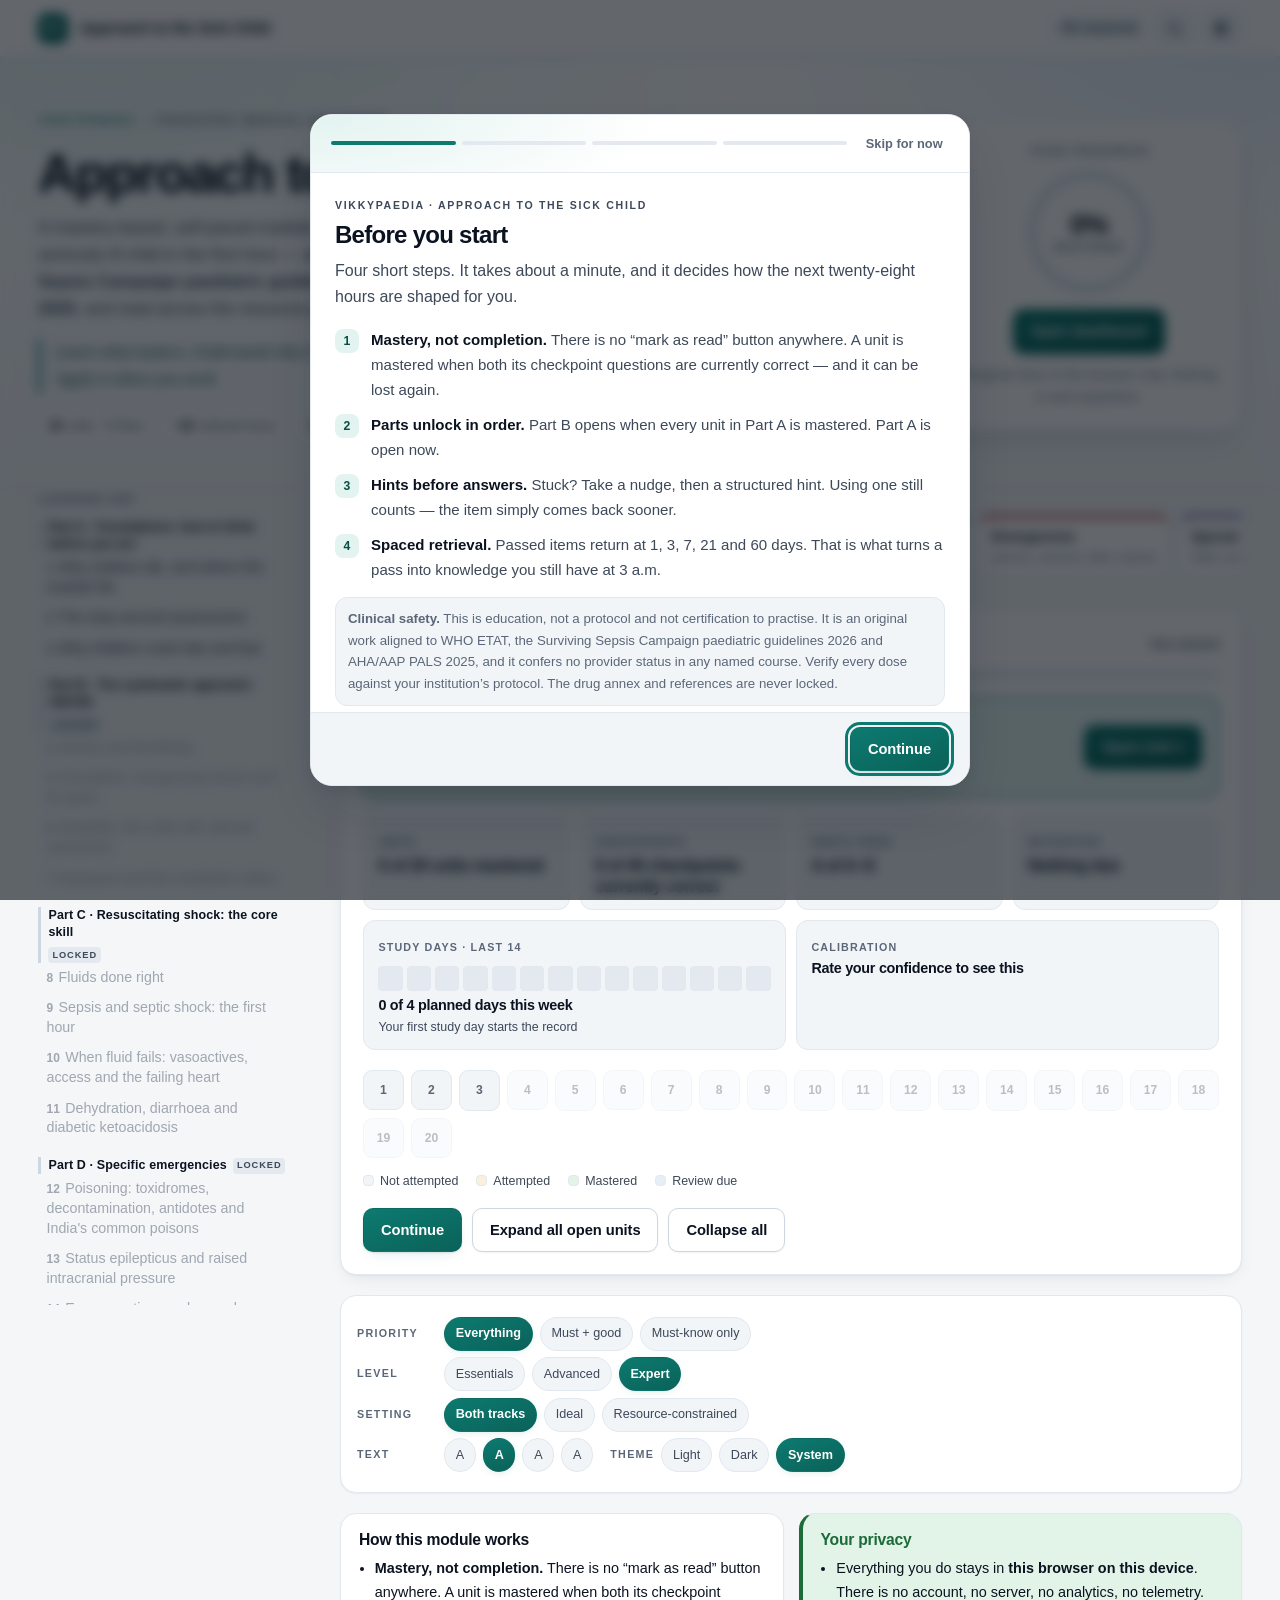
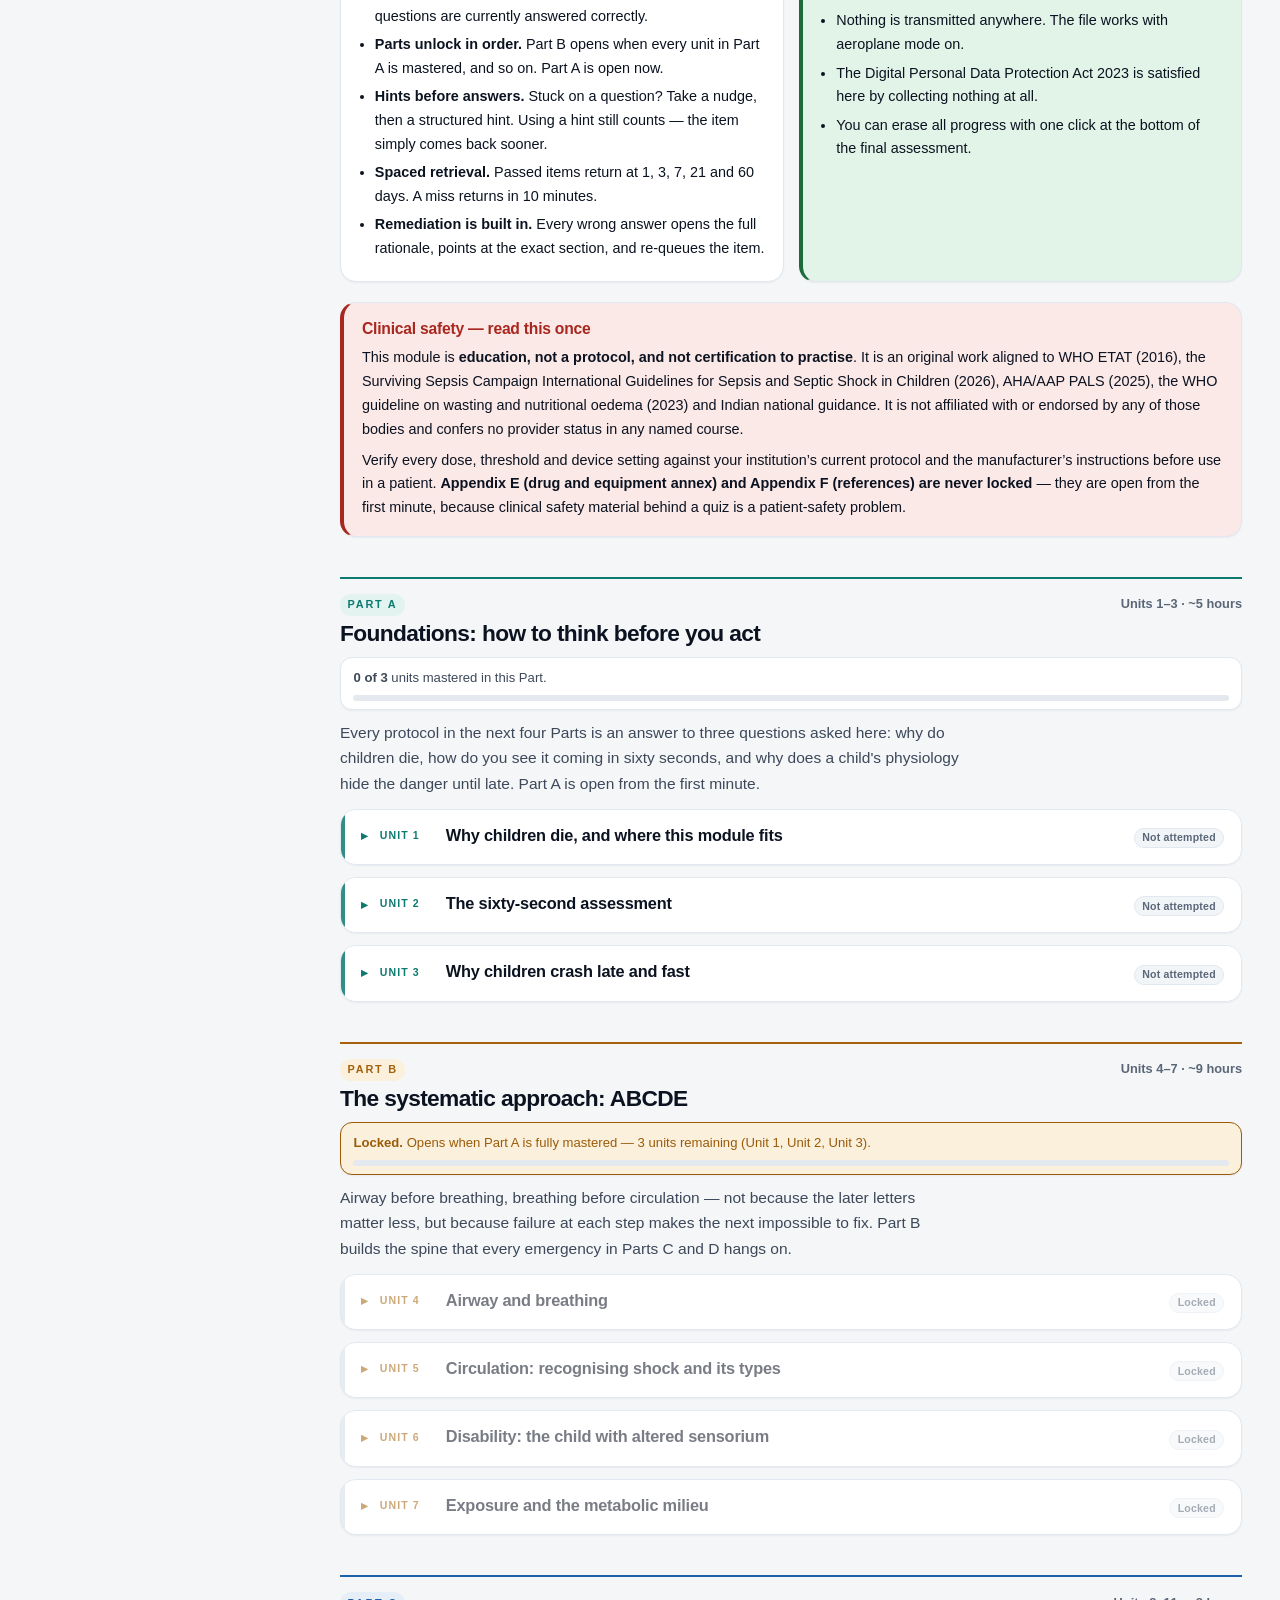
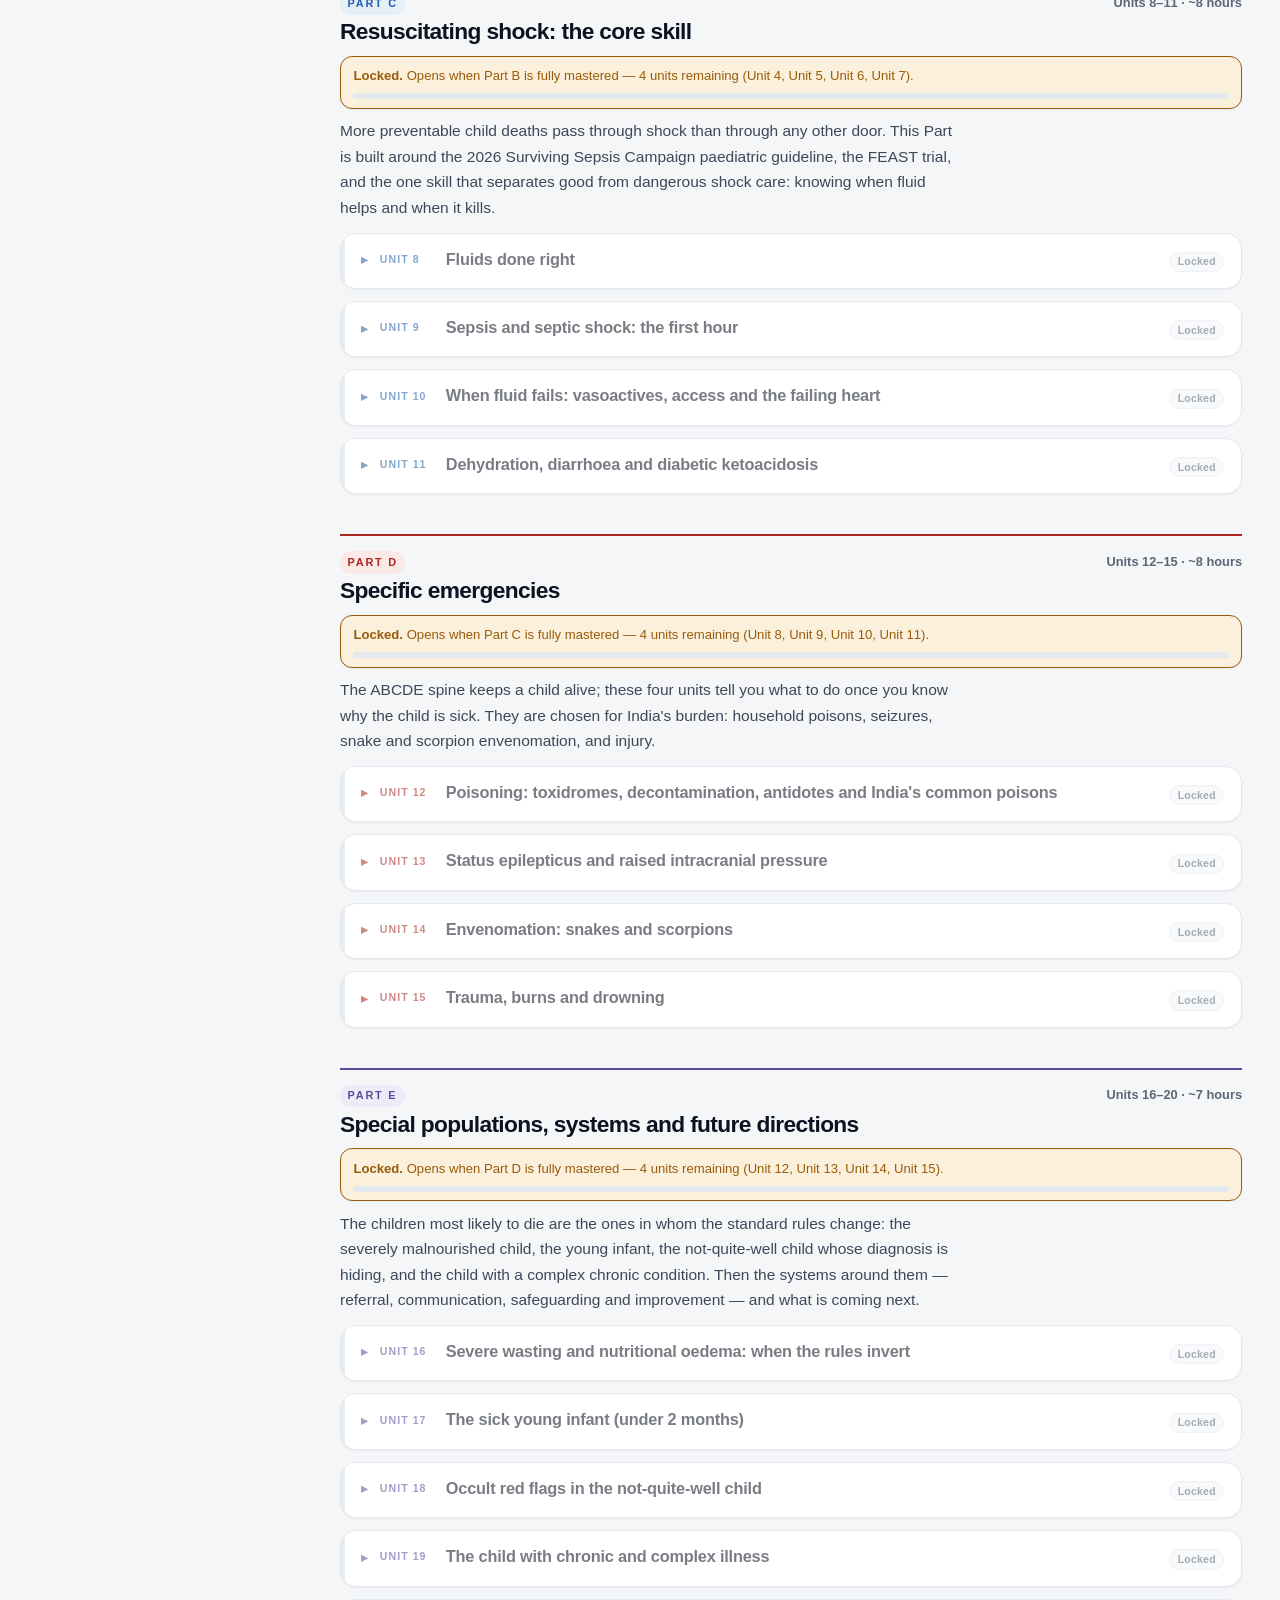
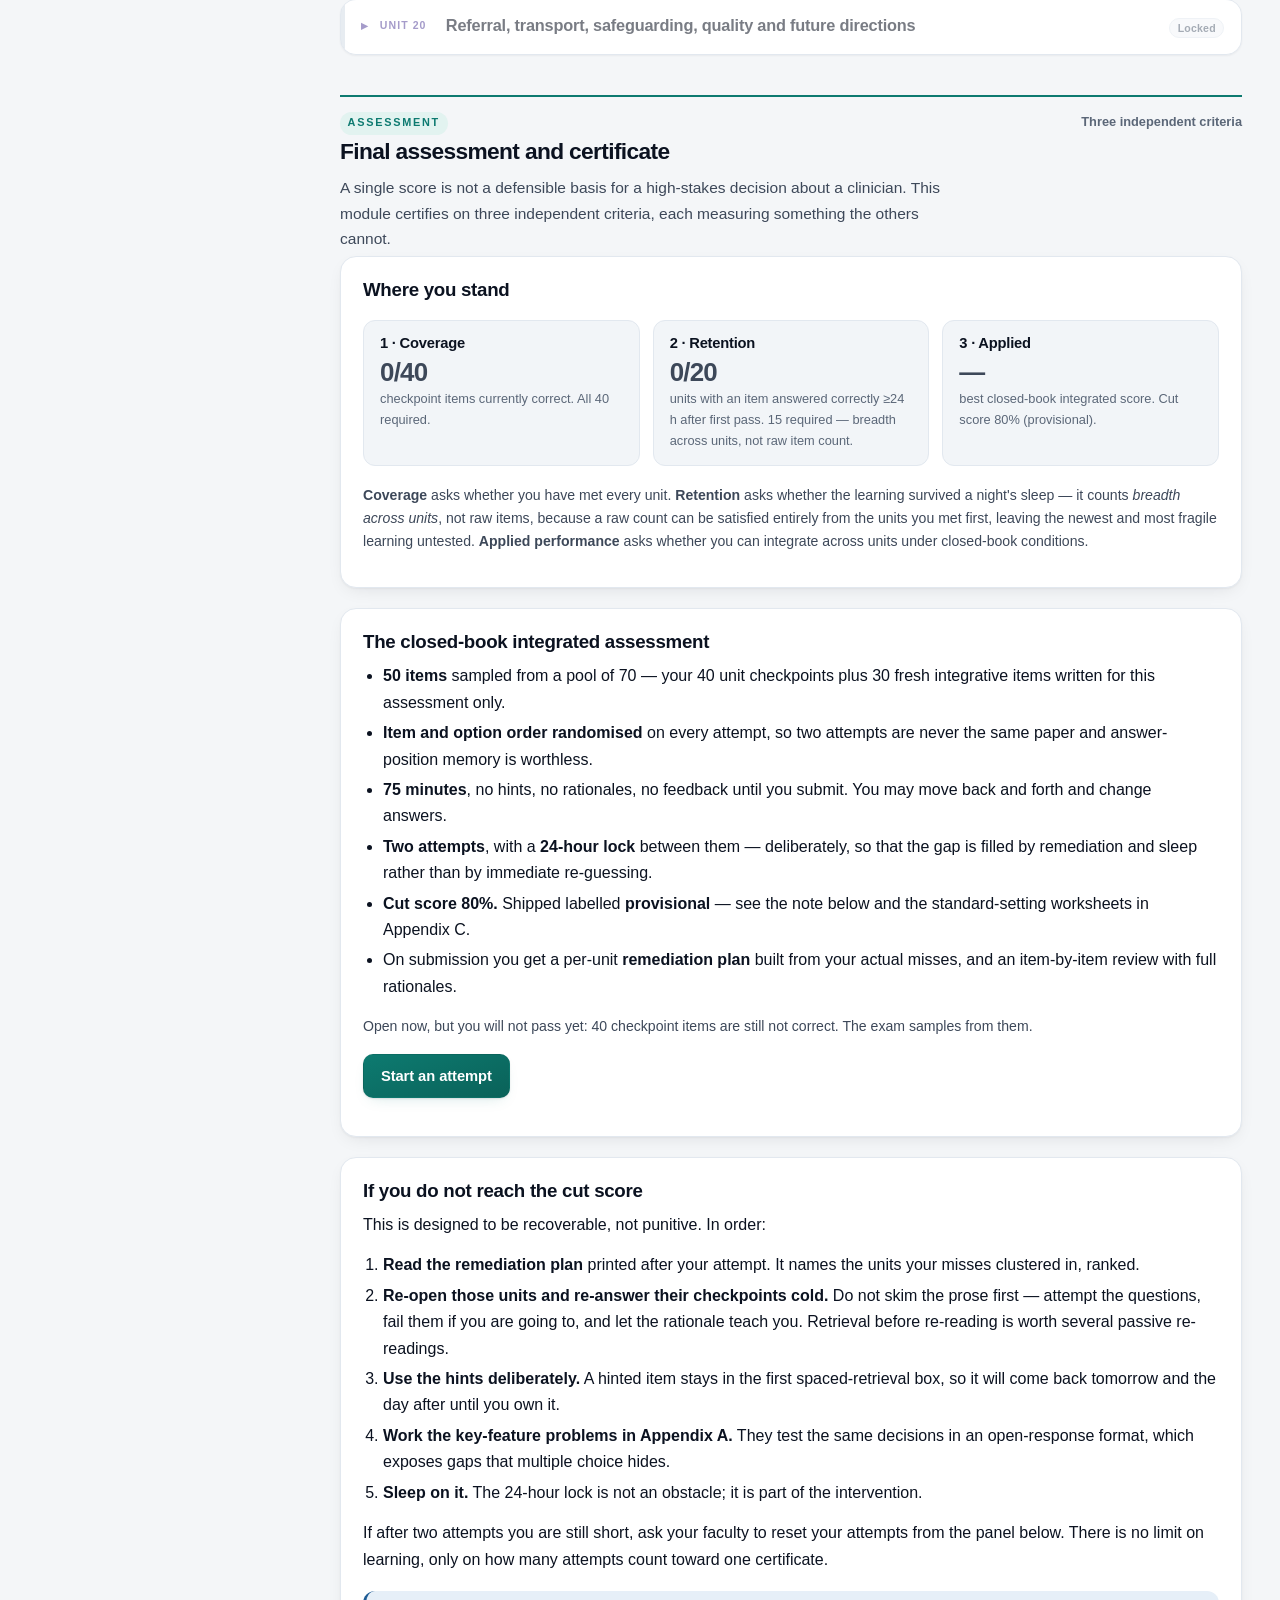
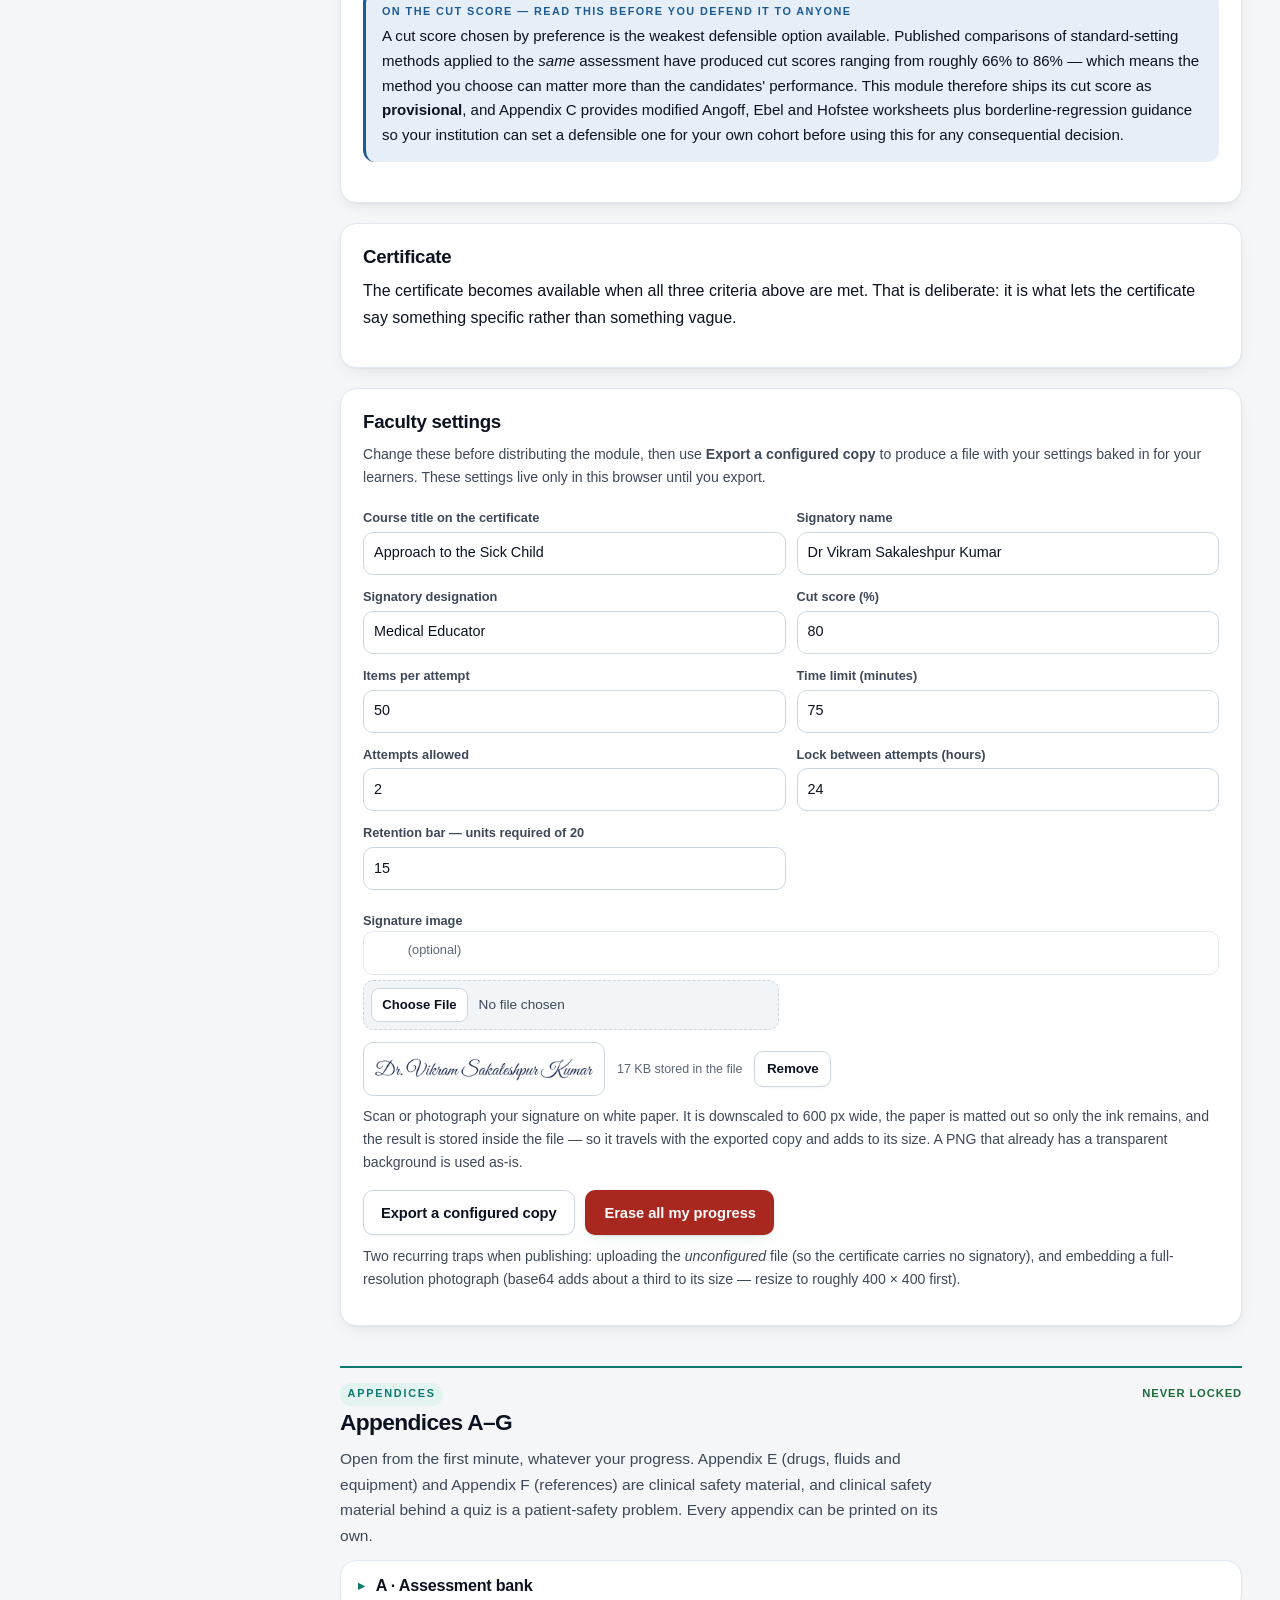
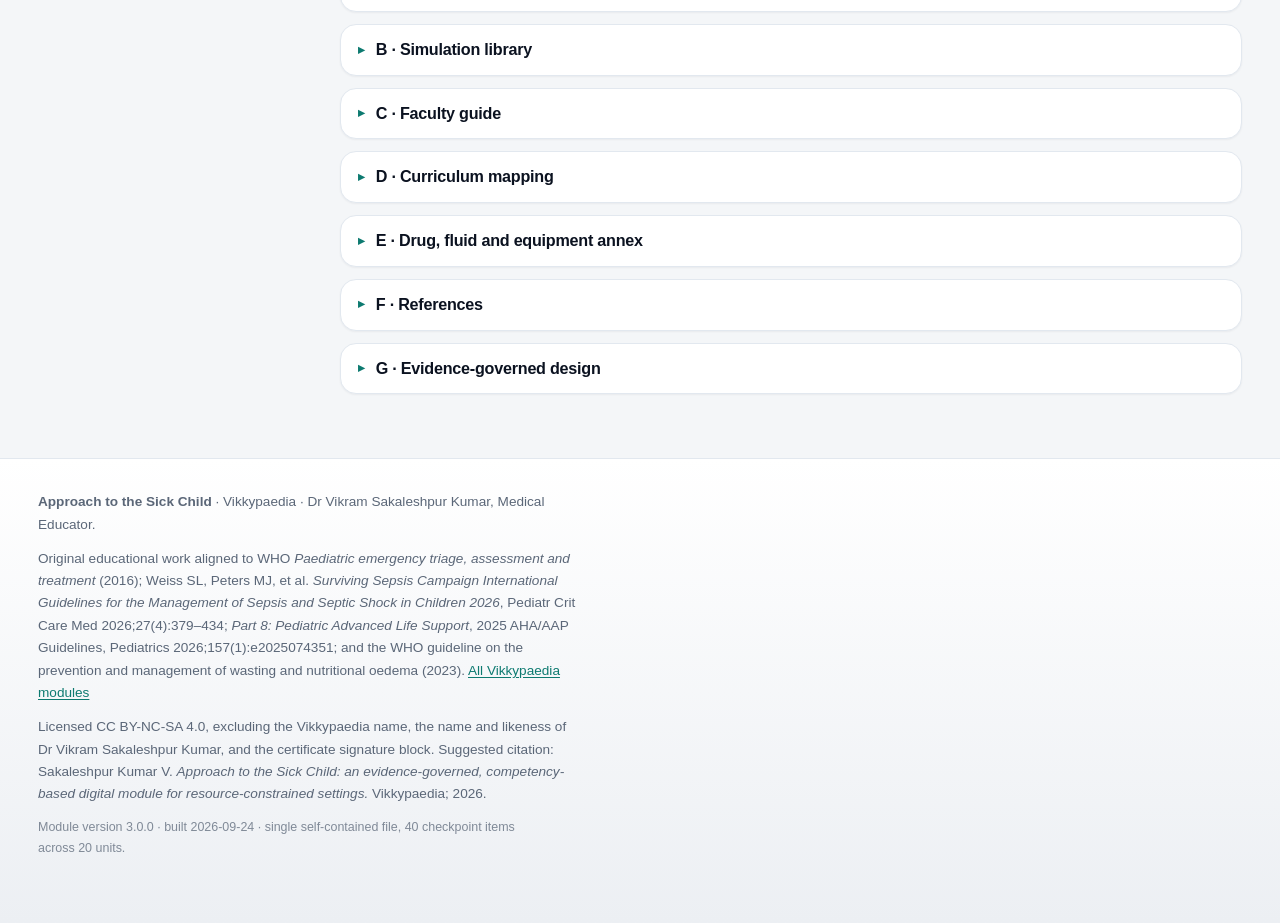
==== index.html @ c1fbc633 "Add files via upload" ====
<!DOCTYPE html>
<html lang="en">
<head>
<meta charset="utf-8">
<meta name="viewport" content="width=device-width, initial-scale=1, viewport-fit=cover">
<meta name="description" content="Approach to the Sick Child: an evidence-governed, mastery-based, self-paced module for UG and PG learners on recognising and resuscitating the seriously ill child. Aligned to WHO ETAT, Surviving Sepsis Campaign paediatric guidelines 2026 and AHA/AAP PALS 2025. Works offline.">
<meta name="color-scheme" content="light dark">
<meta name="theme-color" content="#0d7a70">
<title>Approach to the Sick Child &middot; Vikkypaedia</title>
<style>
/* ============================================================
   Vikkypaedia · Standard design system (Clinical Modern)
   Design system v2 — "Clinical Modern"
   Single-file, offline, mobile-first. No CDN. No network.
   ============================================================ */

@property --progress{syntax:'<number>';inherits:true;initial-value:0}

/* ---------- tokens: light is the base ---------- */
:root{
  --progress:0;

  --paper:#f4f6f8;
  --paper-2:#eceff3;
  --surface:#ffffff;
  --surface-2:#f2f5f8;
  --surface-3:#e3e9ef;
  --ink:#0b1220;
  --ink-2:#3d4859;
  --ink-3:#5b6778;
  --line:#e2e8ef;
  --line-2:#cdd7e2;

  --brand:#0d7a70;
  --brand-600:#0a6259;
  --brand-ink:#064e46;
  --brand-soft:#e2f3f0;
  --brand-glow:rgba(13,122,112,.22);

  --accent:#1d5fa8;
  --accent-soft:#e6eef8;

  --amber:#9a5b09;
  --amber-soft:#fbf0dc;
  --red:#a8271f;
  --red-soft:#fbe9e7;
  --green:#1c6b39;
  --green-soft:#e2f3e8;
  --violet:#5b4a9e;
  --violet-soft:#eeebf9;
  --blue:#1d5b94;
  --blue-soft:#e6eff8;

  --must:#a8271f;
  --good:#9a5b09;
  --nice:#5b4a9e;

  /* per-Part accents */
  --pA:#0d7a70;
  --pB:#a3620b;
  --pC:#1d5fa8;
  --pD:#a8271f;
  --pE:#5b4a9e;
  --pA-soft:#e2f3f0;
  --pB-soft:#fbf0dc;
  --pC-soft:#e6eef8;
  --pD-soft:#fbe9e7;
  --pE-soft:#eeebf9;

  --r-xs:6px;
  --radius:12px;
  --r-sm:9px;
  --radius-lg:16px;
  --r-xl:22px;

  --sh-1:0 1px 2px rgba(11,18,32,.05);
  --shadow:0 1px 2px rgba(11,18,32,.04), 0 6px 18px -6px rgba(11,18,32,.10);
  --sh-2:0 2px 4px rgba(11,18,32,.04), 0 14px 32px -10px rgba(11,18,32,.14);
  --sh-3:0 6px 12px rgba(11,18,32,.05), 0 28px 56px -16px rgba(11,18,32,.20);

  --mono:ui-monospace,"SFMono-Regular",Menlo,Consolas,"Liberation Mono",monospace;
  --sans:-apple-system,BlinkMacSystemFont,"Segoe UI Variable Text","Segoe UI",Roboto,"Helvetica Neue",Arial,"Noto Sans",sans-serif;
  --serif:"Iowan Old Style",Georgia,"Times New Roman",serif;
  --btn-ink:#ffffff;
  --fs:16px;
  --maxw:1240px;
  --topbar-h:56px;
}

/* ---------- dark: system default (no explicit choice stamped) ---------- */
@media (prefers-color-scheme: dark){
  :root:not([data-theme="light"]){
    --paper:#0a0d12;
    --paper-2:#0e1218;
    --surface:#141a22;
    --surface-2:#1b222c;
    --surface-3:#26303c;
    --ink:#e9edf2;
    --ink-2:#b3bdca;
    --ink-3:#8492a3;
    --line:#242d39;
    --line-2:#36414f;

    --brand:#4fd0c2;
    --brand-600:#6bdccf;
    --brand-ink:#a5e9e0;
    --brand-soft:#0e2f2c;
    --brand-glow:rgba(79,208,194,.20);

    --accent:#79b3e8;
    --accent-soft:#132639;

    --amber:#e3ab5a;
    --amber-soft:#33260f;
    --red:#f08a80;
    --red-soft:#3a1a17;
    --green:#63c98a;
    --green-soft:#12301e;
    --violet:#b0a2ef;
    --violet-soft:#221d3a;
    --blue:#79b3e8;
    --blue-soft:#152a3f;

    --must:#f08a80;
    --good:#e3ab5a;
    --nice:#b0a2ef;

    --pA:#4fd0c2;
    --pB:#e3ab5a;
    --pC:#79b3e8;
    --pD:#f08a80;
    --pE:#b0a2ef;
    --pA-soft:#0e2f2c;
    --pB-soft:#33260f;
    --pC-soft:#152a3f;
    --pD-soft:#3a1a17;
    --pE-soft:#221d3a;

    --btn-ink:#04211e;
    --sh-1:0 1px 2px rgba(0,0,0,.5);
    --shadow:0 1px 2px rgba(0,0,0,.45), 0 8px 22px -8px rgba(0,0,0,.55);
    --sh-2:0 2px 6px rgba(0,0,0,.45), 0 18px 40px -12px rgba(0,0,0,.6);
    --sh-3:0 8px 18px rgba(0,0,0,.5), 0 34px 64px -18px rgba(0,0,0,.7);
  }
}
/* ---------- dark: explicit choice ---------- */
:root[data-theme="dark"]{
  --paper:#0a0d12;
  --paper-2:#0e1218;
  --surface:#141a22;
  --surface-2:#1b222c;
  --surface-3:#26303c;
  --ink:#e9edf2;
  --ink-2:#b3bdca;
  --ink-3:#8492a3;
  --line:#242d39;
  --line-2:#36414f;
  --brand:#4fd0c2;
  --brand-600:#6bdccf;
  --brand-ink:#a5e9e0;
  --brand-soft:#0e2f2c;
  --brand-glow:rgba(79,208,194,.20);
  --accent:#79b3e8;
  --accent-soft:#132639;
  --amber:#e3ab5a;
  --amber-soft:#33260f;
  --red:#f08a80;
  --red-soft:#3a1a17;
  --green:#63c98a;
  --green-soft:#12301e;
  --violet:#b0a2ef;
  --violet-soft:#221d3a;
  --blue:#79b3e8;
  --blue-soft:#152a3f;
  --must:#f08a80;
  --good:#e3ab5a;
  --nice:#b0a2ef;
  --pA:#4fd0c2;
  --pB:#e3ab5a;
  --pC:#79b3e8;
  --pD:#f08a80;
  --pE:#b0a2ef;
  --pA-soft:#0e2f2c;
  --pB-soft:#33260f;
  --pC-soft:#152a3f;
  --pD-soft:#3a1a17;
  --pE-soft:#221d3a;
  --btn-ink:#04211e;
  --sh-1:0 1px 2px rgba(0,0,0,.5);
  --shadow:0 1px 2px rgba(0,0,0,.45), 0 8px 22px -8px rgba(0,0,0,.55);
  --sh-2:0 2px 6px rgba(0,0,0,.45), 0 18px 40px -12px rgba(0,0,0,.6);
  --sh-3:0 8px 18px rgba(0,0,0,.5), 0 34px 64px -18px rgba(0,0,0,.7);
}

/* ---------- learner text scaling ---------- */
:root[data-fs="s"]{--fs:15px}
:root[data-fs="m"]{--fs:16px}
:root[data-fs="l"]{--fs:18px}
:root[data-fs="xl"]{--fs:20px}

*,*::before,*::after{box-sizing:border-box}
html{-webkit-text-size-adjust:100%;scroll-behavior:smooth;scroll-padding-top:calc(var(--topbar-h) + 12px)}
body{
  margin:0; padding:0;
  background:var(--paper); color:var(--ink);
  font:var(--fs)/1.65 var(--sans);
  overflow-x:hidden;
  -webkit-font-smoothing:antialiased;
}
img{max-width:100%;height:auto}
[hidden]{display:none !important}
h1,h2,h3,h4,h5{line-height:1.22;margin:0 0 .5em;font-weight:700;letter-spacing:-.015em}
p{margin:0 0 .85em}
a{color:var(--brand);text-underline-offset:2px}
a:hover{color:var(--brand-ink)}
hr{border:0;border-top:1px solid var(--line);margin:1.6em 0}
small{font-size:.86em}
code,kbd{font-family:var(--mono);font-size:.9em;background:var(--surface-2);padding:.12em .38em;border-radius:5px;border:1px solid var(--line)}
:focus-visible{outline:3px solid var(--brand);outline-offset:2px;border-radius:6px}
button{font:inherit;color:inherit}
ul,ol{padding-left:1.25em;margin:0 0 .9em}
li{margin:.25em 0}
sup{font-size:.68em;line-height:0;vertical-align:.45em}
::selection{background:var(--brand-soft);color:var(--brand-ink)}

.skip{
  position:absolute;left:-9999px;top:0;z-index:999;
  background:var(--brand);color:#fff;padding:.7em 1.1em;border-radius:0 0 var(--radius) 0;
}
.skip:focus{left:0}

/* ---------- layout ---------- */
.wrap{max-width:var(--maxw);margin:0 auto;padding-inline:18px}
.shell{max-width:var(--maxw);margin:0 auto;padding-inline:18px}

@media (min-width:980px){
  .shell{display:grid;grid-template-columns:262px minmax(0,1fr);gap:40px;align-items:start}
}

/* ============================================================
   TOPBAR — sticky at every width
   ============================================================ */
.topbar{
  position:sticky;top:0;z-index:70;
  background:color-mix(in srgb, var(--surface) 88%, transparent);
  -webkit-backdrop-filter:saturate(180%) blur(14px);
  backdrop-filter:saturate(180%) blur(14px);
  border-bottom:1px solid var(--line);
}
@supports not (backdrop-filter:blur(2px)){ .topbar{background:var(--surface)} }
.topbar-in{
  max-width:var(--maxw);margin:0 auto;padding:0 18px;
  height:var(--topbar-h);display:flex;align-items:center;gap:12px;
}
.topbar .nb-title{
  font-weight:700;font-size:.95rem;letter-spacing:-.01em;flex:1;min-width:0;
  overflow:hidden;text-overflow:ellipsis;white-space:nowrap;
}
.tb-mark{
  display:inline-flex;align-items:center;justify-content:center;
  width:30px;height:30px;border-radius:9px;flex:0 0 auto;
  background-color:var(--brand);background-image:linear-gradient(145deg,var(--brand),var(--brand-600));
  color:var(--btn-ink);font-weight:800;font-size:.82rem;letter-spacing:-.02em;
  box-shadow:0 2px 8px var(--brand-glow);
}
.tb-right{display:flex;align-items:center;gap:8px;flex:0 0 auto}
.tb-pct{
  font-size:.76rem;font-weight:700;color:var(--ink-2);font-variant-numeric:tabular-nums;
  background:var(--surface-2);border:1px solid var(--line);border-radius:999px;padding:.2em .65em;
  white-space:nowrap;
}
@media (max-width:520px){.tb-pct{display:none}}
.topline{height:2px;background:var(--surface-3)}
.topline > i{
  display:block;height:100%;width:calc(var(--progress) * 1%);
  background-color:var(--brand);background-image:linear-gradient(90deg,var(--brand),var(--accent));
  transition:width .5s cubic-bezier(.4,0,.2,1);
}
#drawerOpen{display:inline-flex}
@media (min-width:980px){#drawerOpen{display:none}}

.iconbtn{
  background:var(--surface-2);border:1px solid var(--line);border-radius:10px;
  min-width:40px;min-height:36px;display:inline-flex;align-items:center;justify-content:center;
  cursor:pointer;font-size:.9rem;padding:0 .6em;color:var(--ink-2);
  transition:background .15s ease,border-color .15s ease,transform .12s ease;
}
.iconbtn:hover{background:var(--surface-3);border-color:var(--line-2);color:var(--ink)}
.iconbtn:active{transform:scale(.96)}

/* legacy alias kept so older markup/print rules still resolve */
.navbar{display:none}

.drawer{position:fixed;inset:0;z-index:100;background:rgba(3,8,15,.55);display:none}
.drawer[data-open="1"]{display:block;animation:fade .18s ease}
.drawer-panel{
  position:absolute;left:0;top:0;bottom:0;width:min(86vw,340px);
  background:var(--paper);border-right:1px solid var(--line);
  overflow-y:auto;padding:16px 18px 44px;box-shadow:var(--sh-3);
  animation:slideIn .22s cubic-bezier(.4,0,.2,1);
}
.drawer-panel .close{margin-bottom:.8em}
@keyframes fade{from{opacity:0}to{opacity:1}}
@keyframes slideIn{from{transform:translateX(-16px);opacity:.4}to{transform:none;opacity:1}}

/* ============================================================
   HERO
   ============================================================ */
.masthead{
  position:relative;overflow:hidden;
  border-bottom:1px solid var(--line);
  background:
    radial-gradient(1100px 440px at 6% -18%, var(--brand-soft) 0%, transparent 62%),
    radial-gradient(860px 380px at 98% -10%, var(--accent-soft) 0%, transparent 58%),
    linear-gradient(180deg,var(--surface) 0%,var(--paper) 100%);
}
.masthead::before{
  content:"";position:absolute;inset:0;pointer-events:none;opacity:.5;
  background-image:
    linear-gradient(var(--line) 1px, transparent 1px),
    linear-gradient(90deg, var(--line) 1px, transparent 1px);
  background-size:56px 56px;
  -webkit-mask-image:radial-gradient(700px 320px at 30% 0%, #000 0%, transparent 75%);
  mask-image:radial-gradient(700px 320px at 30% 0%, #000 0%, transparent 75%);
}
.masthead-in{
  position:relative;max-width:var(--maxw);margin:0 auto;padding:38px 18px 34px;
  display:grid;gap:26px;
}
@media (min-width:960px){
  .masthead-in{grid-template-columns:minmax(0,1fr) 306px;gap:44px;align-items:center;padding:52px 18px 46px}
}
.brandline{
  display:flex;align-items:center;gap:9px;flex-wrap:wrap;
  font-size:.72rem;letter-spacing:.15em;text-transform:uppercase;color:var(--brand);font-weight:800;
}
.brandline .dot{width:4px;height:4px;border-radius:50%;background:var(--brand);opacity:.55}
.brandline .sub{color:var(--ink-3);font-weight:700;letter-spacing:.11em}
.masthead h1{
  font-weight:800;letter-spacing:-.035em;
  font-size:clamp(2rem,6vw,3.35rem);margin:.3em 0 .22em;line-height:1.04;
  background:linear-gradient(160deg,var(--ink) 20%,var(--brand-ink) 130%);
  -webkit-background-clip:text;background-clip:text;color:transparent;
}
:root[data-theme="dark"] .masthead h1,
:root:not([data-theme="light"]) .masthead h1{}
@media (prefers-color-scheme: dark){
  :root:not([data-theme="light"]) .masthead h1{background:linear-gradient(160deg,var(--ink) 25%,var(--brand) 140%);-webkit-background-clip:text;background-clip:text;color:transparent}
}
:root[data-theme="dark"] .masthead h1{background:linear-gradient(160deg,var(--ink) 25%,var(--brand) 140%);-webkit-background-clip:text;background-clip:text;color:transparent}
.masthead .mast-tag{color:var(--ink-2);max-width:60ch;margin:0 0 1em;font-size:1.06em;line-height:1.6}
.principle{
  font-family:var(--serif);font-style:italic;color:var(--brand-ink);
  border-left:3px solid var(--brand);padding-left:.95em;margin:0 0 1.15em;max-width:56ch;font-size:1.02em;
}
:root[data-theme="dark"] .principle{color:var(--brand-ink)}
.chips{display:flex;flex-wrap:wrap;gap:7px;margin-top:.2em}
.chip{
  display:inline-flex;align-items:center;gap:5px;
  background:var(--surface);border:1px solid var(--line);border-radius:999px;
  padding:.3em .8em;font-size:.775rem;color:var(--ink-2);white-space:nowrap;
  box-shadow:var(--sh-1);
}
.chip b{color:var(--ink);font-weight:700}

/* hero progress card */
.hero-card{
  background:var(--surface);border:1px solid var(--line);border-radius:var(--r-xl);
  padding:22px 20px;box-shadow:var(--sh-2);text-align:center;
}
.ring{
  --ring-size:126px;
  width:var(--ring-size);height:var(--ring-size);margin:0 auto .9em;
  border-radius:50%;position:relative;display:grid;place-items:center;
  background:conic-gradient(from -90deg, var(--brand) calc(var(--progress) * 3.6deg), var(--surface-3) 0);
  transition:--progress .7s cubic-bezier(.4,0,.2,1);
}
.ring::after{
  content:"";position:absolute;inset:11px;border-radius:50%;
  background:var(--surface);box-shadow:inset 0 0 0 1px var(--line);
}
.ring-val{position:relative;z-index:1;text-align:center;line-height:1.1}
.ring-val b{display:block;font-size:1.7rem;font-weight:800;letter-spacing:-.03em;font-variant-numeric:tabular-nums}
.ring-val span{display:block;font-size:.66rem;letter-spacing:.12em;text-transform:uppercase;color:var(--ink-3);font-weight:700;margin-top:.15em}
.hero-card h2{font-size:.72rem;letter-spacing:.13em;text-transform:uppercase;color:var(--ink-3);margin:0 0 .9em;font-weight:800}
.hero-card .hc-note{font-size:.84rem;color:var(--ink-3);margin:.75em 0 0}
.hero-card .btnrow{justify-content:center;margin-top:.2em}

/* ============================================================
   STEPPER (learning arc)
   ============================================================ */
.arc{
  display:flex;gap:10px;overflow-x:auto;scrollbar-width:thin;
  margin:24px 0 22px;padding:2px 2px 10px;
}
.arc::-webkit-scrollbar{height:6px}
.arc::-webkit-scrollbar-thumb{background:var(--line-2);border-radius:99px}
.arc-step{
  flex:1 0 auto;min-width:146px;max-width:220px;
  background:var(--surface);border:1px solid var(--line);border-radius:var(--radius);
  padding:.7em .9em .75em;font-size:.8rem;color:var(--ink-2);position:relative;
  box-shadow:var(--sh-1);
  border-top:3px solid var(--acc,var(--line-2));
}
.arc-step b{display:block;color:var(--ink);font-size:.85rem;font-weight:700;letter-spacing:-.01em}
.arc-step span{font-size:.73rem;color:var(--ink-3);display:block;line-height:1.4}
.arc-step[data-p="A"]{--acc:var(--pA)}
.arc-step[data-p="B"]{--acc:var(--pB)}
.arc-step[data-p="C"]{--acc:var(--pC)}
.arc-step[data-p="D"]{--acc:var(--pD)}
.arc-step[data-p="E"]{--acc:var(--pE)}

/* ---------- sidebar ---------- */
.side{display:none}
@media (min-width:980px){
  .side{
    display:block;position:sticky;top:calc(var(--topbar-h) + 14px);
    max-height:calc(100vh - var(--topbar-h) - 28px);overflow-y:auto;
    padding:2px 6px 30px 0;font-size:.89rem;scrollbar-width:thin;
  }
  .side::-webkit-scrollbar{width:6px}
  .side::-webkit-scrollbar-thumb{background:var(--line-2);border-radius:99px}
}
.side nav,.drawer-panel nav{font-size:.89rem}
.side h4,.drawer-panel h4{
  font-size:.67rem;letter-spacing:.13em;text-transform:uppercase;color:var(--ink-3);
  margin:1.5em 0 .5em;font-weight:800;
}
.side h4:first-child,.drawer-panel h4:first-child{margin-top:.2em}
.side a,.drawer-panel nav a{
  display:block;padding:.36em .6em;border-radius:8px;color:var(--ink-2);
  text-decoration:none;line-height:1.4;transition:background .14s ease,color .14s ease;
}
.side a:hover,.drawer-panel nav a:hover{background:var(--surface-2);color:var(--ink)}
.side a.locked,.drawer-panel nav a.locked{color:var(--ink-3);opacity:.55}
.side a .u,.drawer-panel nav a .u{color:var(--ink-3);font-variant-numeric:tabular-nums;font-size:.84em;margin-right:.45em;font-weight:700}
.side .part-label,.drawer-panel .part-label{
  display:flex;align-items:center;gap:.5em;flex-wrap:wrap;
  font-weight:800;color:var(--ink);margin-top:1.1em;font-size:.78rem;
  letter-spacing:.01em;padding-left:.6em;border-left:3px solid var(--line-2);line-height:1.35;
}
.lk{
  font-size:.58rem;letter-spacing:.1em;text-transform:uppercase;font-weight:800;
  background:var(--surface-3);color:var(--ink-2);border-radius:4px;padding:.18em .42em;
  white-space:nowrap;
}

/* ============================================================
   ONBOARDING / FIRST RUN
   ============================================================ */
.onb{
  position:fixed;inset:0;z-index:200;display:flex;align-items:center;justify-content:center;
  background:rgba(4,10,18,.62);-webkit-backdrop-filter:blur(6px);backdrop-filter:blur(6px);
  padding:16px;animation:fade .2s ease;overflow-y:auto;
}
.onb-panel{
  background:var(--surface);border:1px solid var(--line);border-radius:var(--r-xl);
  box-shadow:var(--sh-3);width:min(660px,100%);max-height:calc(100vh - 32px);
  display:flex;flex-direction:column;overflow:hidden;animation:rise .26s cubic-bezier(.4,0,.2,1);
}
@keyframes rise{from{transform:translateY(14px) scale(.985);opacity:0}to{transform:none;opacity:1}}
.onb-head{
  display:flex;align-items:center;gap:12px;padding:14px 20px;border-bottom:1px solid var(--line);
  background:
    radial-gradient(500px 160px at 0% 0%, var(--brand-soft) 0%, transparent 70%),
    var(--surface);
}
.onb-dots{display:flex;gap:6px;flex:1}
.onb-dots i{
  height:4px;flex:1;border-radius:99px;background:var(--surface-3);
  transition:background .25s ease;
}
.onb-dots i[data-on="1"]{background:var(--brand)}
.onb-skip{
  background:none;border:0;color:var(--ink-3);font-size:.8rem;cursor:pointer;
  padding:.3em .5em;border-radius:7px;font-weight:600;
}
.onb-skip:hover{background:var(--surface-2);color:var(--ink)}
.onb-body{padding:24px 24px 6px;overflow-y:auto;flex:1;min-height:0}
.onb-step{animation:unfold .24s ease}
.onb-step h2{font-size:1.5rem;letter-spacing:-.03em;margin:0 0 .35em}
.onb-step > p{color:var(--ink-2)}
.onb-kicker{
  font-size:.66rem;letter-spacing:.16em;text-transform:uppercase;color:var(--brand);
  font-weight:800;margin-bottom:.55em;
}
.onb-foot{
  display:flex;gap:10px;justify-content:space-between;align-items:center;
  padding:14px 20px;border-top:1px solid var(--line);background:var(--surface-2);
}
.onb-foot .grow{flex:1}
.onb-list{list-style:none;padding:0;margin:1.1em 0 0}
.onb-list li{
  display:flex;gap:.8em;align-items:flex-start;margin:.7em 0;font-size:.94rem;color:var(--ink-2);
}
.onb-list li b{color:var(--ink)}
.onb-list .n{
  flex:0 0 auto;width:24px;height:24px;border-radius:8px;background:var(--brand-soft);
  color:var(--brand-ink);font-weight:800;font-size:.76rem;display:grid;place-items:center;margin-top:.1em;
}
:root[data-theme="dark"] .onb-list .n{color:var(--brand)}
@media (prefers-color-scheme: dark){:root:not([data-theme="light"]) .onb-list .n{color:var(--brand)}}
.onb-note{
  font-size:.83rem;color:var(--ink-3);background:var(--surface-2);border:1px solid var(--line);
  border-radius:var(--radius);padding:.7em .9em;margin:1.1em 0 0;
}
.onb .place-q > p{font-size:.96rem}
.onb .card{border:0;box-shadow:none;padding:0;margin:0;background:none}
.onb .card > h2{display:none}

.plan-grid{display:grid;gap:10px;margin:1.1em 0 0}
@media (min-width:560px){.plan-grid{grid-template-columns:1fr 1fr}}
.plan-tile{
  background:var(--surface-2);border:1px solid var(--line);border-radius:var(--radius);padding:.8em .95em;
}
.plan-tile .pv{font-size:1.16rem;font-weight:800;letter-spacing:-.025em;display:block;line-height:1.3}
.plan-tile .pl{font-size:.66rem;letter-spacing:.12em;text-transform:uppercase;color:var(--ink-3);font-weight:800}
.plan-controls{display:flex;flex-wrap:wrap;gap:14px;margin-top:1.1em;align-items:flex-end}
.plan-controls > div{min-width:10.5rem}
.plan-controls label{display:block;font-size:.74rem;letter-spacing:.1em;text-transform:uppercase;color:var(--ink-3);font-weight:800;margin-bottom:.3em}
.plan-controls select{
  padding:.5em .6em;border-radius:9px;border:1px solid var(--line-2);background:var(--surface);
  color:var(--ink);font:inherit;font-size:.88rem;min-height:40px;
}

/* ---------- profile bar ---------- */
.profile-bar{
  display:flex;flex-wrap:wrap;gap:12px 16px;align-items:center;
  background:var(--surface);border:1px solid var(--line);border-radius:var(--radius-lg);
  padding:12px 16px;margin:0 0 18px;box-shadow:var(--sh-1);
}
.pb-id{display:flex;gap:11px;align-items:center;min-width:0}
.pb-id > .pb-avatar{
  flex:0 0 auto;width:40px;height:40px;border-radius:12px;display:grid;place-items:center;
  background-color:var(--brand);background-image:linear-gradient(145deg,var(--brand),var(--brand-600));
  color:var(--btn-ink);font-weight:800;font-size:.9rem;letter-spacing:.01em;line-height:1;
}
.pb-id > div{min-width:0}
.pb-id > div > b{display:block;font-size:.96rem;letter-spacing:-.015em;line-height:1.3}
.pb-id > div > span{display:block;font-size:.78rem;color:var(--ink-3)}
.pb-plan{
  font-size:.79rem;color:var(--ink-2);background:var(--surface-2);border:1px solid var(--line);
  border-radius:999px;padding:.3em .8em;
}
.profile-bar .grow{flex:1}

/* ---------- generic card ---------- */
.card{
  background:var(--surface);border:1px solid var(--line);border-radius:var(--radius-lg);
  padding:22px;margin:0 0 20px;box-shadow:var(--shadow);
}
.card > h2, .card > h3{margin-top:0}

/* ---------- dashboard ---------- */
.dash-head{display:flex;flex-wrap:wrap;gap:12px;align-items:baseline;justify-content:space-between}
.dash-head h2{font-size:1.22rem;margin:0;letter-spacing:-.02em}
.dash-status{font-size:.88rem;color:var(--ink-2)}
.bar{height:10px;border-radius:99px;background:var(--surface-3);overflow:hidden;margin:.9em 0 .2em}
.bar > i{
  display:block;height:100%;border-radius:99px;
  background-color:var(--brand);background-image:linear-gradient(90deg,var(--brand),var(--accent));
  transition:width .55s cubic-bezier(.4,0,.2,1);
}
.bar-note{font-size:.8rem;color:var(--ink-3);display:flex;justify-content:space-between;gap:10px;flex-wrap:wrap}

.statgrid{display:grid;grid-template-columns:repeat(auto-fit,minmax(140px,1fr));gap:10px;margin:1.1em 0 .2em}
.stat{
  background:var(--surface-2);border:1px solid var(--line);border-radius:var(--radius);
  padding:.75em .9em;
}
.stat .sv{font-size:1.02rem;font-weight:800;letter-spacing:-.02em;color:var(--ink);display:block;line-height:1.3}
.stat .sl{font-size:.67rem;letter-spacing:.11em;text-transform:uppercase;color:var(--ink-3);font-weight:800}

.ugrid{display:grid;grid-template-columns:repeat(auto-fill,minmax(40px,1fr));gap:7px;margin:1.2em 0 .8em}
.ucell{
  aspect-ratio:1/1;border-radius:9px;border:1px solid var(--line);background:var(--surface-2);
  display:flex;align-items:center;justify-content:center;font-size:.76rem;font-weight:700;
  color:var(--ink-3);cursor:pointer;position:relative;font-variant-numeric:tabular-nums;
  min-height:40px;transition:transform .13s ease,box-shadow .13s ease,border-color .13s ease;
}
.ucell:hover{border-color:var(--line-2);transform:translateY(-2px);box-shadow:var(--sh-1)}
.ucell[data-s="attempted"]{background:var(--amber-soft);color:var(--amber);border-color:var(--amber)}
.ucell[data-s="mastered"]{background:var(--green-soft);color:var(--green);border-color:var(--green)}
.ucell[data-s="review"]{background:var(--blue-soft);color:var(--blue);border-color:var(--blue)}
.ucell[data-s="locked"]{opacity:.42;cursor:not-allowed}
.ucell[data-s="locked"]:hover{transform:none;box-shadow:none}
.ucell[data-s="mastered"]::after{content:"✓";position:absolute;top:0;right:3px;font-size:.6rem;opacity:.8}
.ucell[data-s="review"]::after{content:"↻";position:absolute;top:0;right:3px;font-size:.6rem;opacity:.85}

.legend{display:flex;flex-wrap:wrap;gap:10px 18px;font-size:.78rem;color:var(--ink-2);margin-top:.6em}
.legend i{display:inline-block;width:11px;height:11px;border-radius:4px;margin-right:6px;vertical-align:-1px;border:1px solid var(--line)}
.lg-n{background:var(--surface-2)}
.lg-a{background:var(--amber-soft);border-color:var(--amber)}
.lg-m{background:var(--green-soft);border-color:var(--green)}
.lg-r{background:var(--blue-soft);border-color:var(--blue)}

/* ---------- buttons ---------- */
.btn{
  display:inline-flex;align-items:center;justify-content:center;gap:.45em;
  background-color:var(--brand);background-image:linear-gradient(160deg,var(--brand),var(--brand-600));
  color:var(--btn-ink);border:1px solid transparent;
  border-radius:10px;padding:.62em 1.15em;font-size:.92rem;font-weight:650;
  cursor:pointer;min-height:44px;text-decoration:none;letter-spacing:-.005em;
  box-shadow:0 1px 2px rgba(11,18,32,.10), 0 6px 16px -8px var(--brand-glow);
  transition:transform .13s ease,box-shadow .18s ease,filter .15s ease;
}
.btn:hover{filter:brightness(1.06);transform:translateY(-1px);box-shadow:0 2px 4px rgba(11,18,32,.10), 0 12px 24px -10px var(--brand-glow);color:var(--btn-ink)}
.btn:active{transform:translateY(0)}
.btn[disabled]{opacity:.45;cursor:not-allowed;filter:none;transform:none;box-shadow:none}
.btn.ghost{background-image:none;background-color:var(--surface);color:var(--ink);border-color:var(--line-2);box-shadow:var(--sh-1)}
.btn.ghost:hover{background:var(--surface-2);filter:none;color:var(--ink)}
.btn.sm{min-height:36px;padding:.35em .85em;font-size:.84rem;border-radius:9px}
.btn.danger{background-image:none;background-color:var(--red);border-color:transparent;color:#fff}
:root[data-theme="dark"] .btn.danger{color:#2a0d0a}
.btnrow{display:flex;flex-wrap:wrap;gap:10px;margin-top:1em}

/* ---------- toolbar ---------- */
.toolbar{
  background:var(--surface);border:1px solid var(--line);border-radius:var(--radius-lg);
  padding:14px 16px;margin:0 0 20px;box-shadow:var(--sh-1);
}
.tb-group{display:flex;flex-wrap:wrap;gap:7px;align-items:center;margin:.4em 0}
.tb-label{font-size:.67rem;letter-spacing:.12em;text-transform:uppercase;color:var(--ink-3);font-weight:800;min-width:80px}
.toggle{
  background:var(--surface-2);border:1px solid var(--line);border-radius:999px;
  padding:.32em .85em;font-size:.79rem;cursor:pointer;min-height:34px;color:var(--ink-2);
  transition:background .15s ease,color .15s ease,border-color .15s ease;
}
.toggle:hover{background:var(--surface-3);color:var(--ink)}
.toggle[aria-pressed="true"]{
  background-color:var(--brand);background-image:linear-gradient(160deg,var(--brand),var(--brand-600));
  border-color:transparent;color:var(--btn-ink);font-weight:650;
  box-shadow:0 2px 8px -3px var(--brand-glow);
}

/* ---------- priority filtering ---------- */
:root[data-pri="must"] .tier-good,
:root[data-pri="must"] .tier-nice{display:none}
:root[data-pri="core"] .tier-nice{display:none}
:root[data-lvl="e"] .lv-a,
:root[data-lvl="e"] .lv-x{display:none}
:root[data-lvl="a"] .lv-x{display:none}
:root[data-set="ideal"] .track-rc{display:none}
:root[data-set="rc"] .track-id{display:none}

/* ============================================================
   PARTS & UNITS
   ============================================================ */
.part{margin:40px 0 12px;--acc:var(--brand);--acc-soft:var(--brand-soft)}
.part[data-part="A"]{--acc:var(--pA);--acc-soft:var(--pA-soft)}
.part[data-part="B"]{--acc:var(--pB);--acc-soft:var(--pB-soft)}
.part[data-part="C"]{--acc:var(--pC);--acc-soft:var(--pC-soft)}
.part[data-part="D"]{--acc:var(--pD);--acc-soft:var(--pD-soft)}
.part[data-part="E"]{--acc:var(--pE);--acc-soft:var(--pE-soft)}

.part-head{
  display:flex;flex-wrap:wrap;gap:8px 16px;align-items:baseline;justify-content:space-between;
  border-top:2px solid var(--acc);padding-top:.7em;margin-bottom:.2em;
}
.part-head h2{font-size:1.42rem;margin:0;font-weight:800;letter-spacing:-.028em}
.part-head .pk{
  font-size:.68rem;letter-spacing:.16em;text-transform:uppercase;color:var(--acc);
  font-weight:800;display:inline-block;margin-bottom:.3em;
  background:var(--acc-soft);border-radius:999px;padding:.22em .7em;
}
.part-meta{font-size:.8rem;color:var(--ink-3);white-space:nowrap;font-weight:600}
.part-lede{color:var(--ink-2);max-width:72ch;margin:.6em 0 .3em;font-size:.97em}
.part-status{
  font-size:.82rem;border-radius:var(--radius);padding:.65em .95em;margin:.75em 0 .3em;
  background:var(--surface);border:1px solid var(--line);color:var(--ink-2);box-shadow:var(--sh-1);
}
.part-status.locked{background:var(--amber-soft);border-color:var(--amber);color:var(--amber)}
.part-status .pbar{height:6px;border-radius:99px;background:var(--surface-3);overflow:hidden;margin-top:.5em}
.part-status .pbar > i{display:block;height:100%;background:var(--acc);border-radius:99px;transition:width .5s ease}

.unit{
  border:1px solid var(--line);border-radius:var(--radius-lg);background:var(--surface);
  margin:12px 0;overflow:hidden;box-shadow:var(--sh-1);
  transition:box-shadow .2s ease,border-color .2s ease,transform .18s ease;
  --acc:var(--brand);--acc-soft:var(--brand-soft);
}
.unit[data-part="A"]{--acc:var(--pA);--acc-soft:var(--pA-soft)}
.unit[data-part="B"]{--acc:var(--pB);--acc-soft:var(--pB-soft)}
.unit[data-part="C"]{--acc:var(--pC);--acc-soft:var(--pC-soft)}
.unit[data-part="D"]{--acc:var(--pD);--acc-soft:var(--pD-soft)}
.unit[data-part="E"]{--acc:var(--pE);--acc-soft:var(--pE-soft)}
.unit:not([data-locked="1"]):hover{box-shadow:var(--shadow);border-color:var(--line-2)}
.unit[data-open="1"]{box-shadow:var(--sh-2)}

.unit-head{
  display:flex;gap:12px;align-items:flex-start;position:relative;
  padding:16px 17px 16px 20px;cursor:pointer;margin:0;font-size:1.02rem;font-weight:700;
  background:var(--surface);letter-spacing:-.012em;
  transition:background .15s ease;
}
.unit-head::before{
  content:"";position:absolute;left:0;top:0;bottom:0;width:4px;background:var(--acc);
  opacity:.85;
}
.unit-head:hover{background:var(--surface-2)}
.unit-head .caret{
  color:var(--acc);flex:0 0 auto;transition:transform .22s cubic-bezier(.4,0,.2,1);
  margin-top:.2em;font-size:.78em;
}
.unit[data-open="1"] .unit-head .caret{transform:rotate(90deg)}
.unit-head .un{
  flex:0 0 auto;font-size:.66rem;letter-spacing:.1em;text-transform:uppercase;color:var(--acc);
  font-weight:800;padding-top:.3em;min-width:54px;
}
.unit-head .ut{flex:1 1 auto;min-width:0}
.unit-head .ubadge{
  flex:0 0 auto;font-size:.66rem;font-weight:800;padding:.26em .68em;border-radius:999px;
  white-space:nowrap;margin-top:.2em;letter-spacing:.02em;
}
.ubadge[data-s="not"]{background:var(--surface-2);color:var(--ink-3);border:1px solid var(--line)}
.ubadge[data-s="attempted"]{background:var(--amber-soft);color:var(--amber);border:1px solid var(--amber)}
.ubadge[data-s="mastered"]{background:var(--green-soft);color:var(--green);border:1px solid var(--green)}
.ubadge[data-s="review"]{background:var(--blue-soft);color:var(--blue);border:1px solid var(--blue)}
.ubadge[data-s="locked"]{background:var(--surface-2);color:var(--ink-3);border:1px solid var(--line)}
.unit-body{padding:4px 20px 22px;border-top:1px solid var(--line);animation:unfold .26s cubic-bezier(.4,0,.2,1)}
@keyframes unfold{from{opacity:0;transform:translateY(-6px)}to{opacity:1;transform:none}}
.unit[data-locked="1"] .unit-head{cursor:not-allowed;opacity:.55}
.unit[data-locked="1"] .unit-head::before{background:var(--line-2)}
.lock-note{
  background:var(--amber-soft);border:1px solid var(--amber);color:var(--amber);
  border-radius:var(--radius);padding:.75em .95em;margin:.85em 0;font-size:.87rem;
}

.lede{font-size:1.05em;color:var(--ink-2);font-family:var(--serif);margin:1.1em 0 1.2em;max-width:68ch;line-height:1.6}

/* ---------- boxes ---------- */
.box{border-radius:var(--radius);padding:14px 16px;margin:1.2em 0;font-size:.94em}
.box h5{margin:0 0 .5em;font-size:.68rem;letter-spacing:.13em;text-transform:uppercase;font-weight:800}
.box p:last-child,.box ul:last-child,.box ol:last-child{margin-bottom:0}

.lo{border:1px dashed var(--line-2);background:var(--surface-2)}
.lo h5{color:var(--ink-3)}
.lo ul{margin:0;padding-left:1.15em}
.lo li{margin:.34em 0}

.evidence{border-left:3px solid var(--blue);background:var(--blue-soft)}
.evidence h5{color:var(--blue)}
.pitfall{border-left:3px solid var(--amber);background:var(--amber-soft)}
.pitfall h5{color:var(--amber)}
.pearl{border-left:3px solid var(--green);background:var(--green-soft)}
.pearl h5{color:var(--green)}
.india{border-left:3px solid var(--violet);background:var(--violet-soft)}
.india h5{color:var(--violet)}
.danger{border-left:3px solid var(--red);background:var(--red-soft)}
.danger h5{color:var(--red)}

/* dual track */
.tracks{display:grid;gap:13px;margin:1.3em 0}
@media (min-width:720px){.tracks{grid-template-columns:1fr 1fr}}
.track{
  border:1px solid var(--line);border-radius:var(--radius);padding:14px 16px;
  background:var(--surface-2);font-size:.93em;
}
.track h5{margin:0 0 .55em;font-size:.68rem;letter-spacing:.12em;text-transform:uppercase;font-weight:800}
.track-id{border-top:3px solid var(--blue)}
.track-id h5{color:var(--blue)}
.track-rc{border-top:3px solid var(--amber)}
.track-rc h5{color:var(--amber)}
.track ul{padding-left:1.1em;margin:0}
.track li{margin:.32em 0}

/* tier + level tags */
.tag{
  display:inline-block;font-size:.6rem;letter-spacing:.1em;text-transform:uppercase;
  font-weight:800;padding:.2em .52em;border-radius:5px;vertical-align:.16em;margin-left:.45em;white-space:nowrap;
}
.t-must{background:var(--red-soft);color:var(--must);border:1px solid var(--must)}
.t-good{background:var(--amber-soft);color:var(--good);border:1px solid var(--good)}
.t-nice{background:var(--violet-soft);color:var(--nice);border:1px solid var(--nice)}
.t-e{background:var(--surface-3);color:var(--ink-2);border:1px solid var(--line-2)}
.t-a{background:var(--brand-soft);color:var(--brand-ink);border:1px solid var(--brand)}
:root[data-theme="dark"] .t-a{color:var(--brand)}
@media (prefers-color-scheme: dark){:root:not([data-theme="light"]) .t-a{color:var(--brand)}}
.t-x{background:var(--blue-soft);color:var(--blue);border:1px solid var(--blue)}

.unit-body h4{
  font-size:1.06rem;margin:1.7em 0 .55em;padding-top:.2em;font-weight:750;letter-spacing:-.018em;
}
.unit-body h4:first-of-type{margin-top:1.1em}
.unit-body h5.sub{font-size:.95rem;margin:1.2em 0 .4em;color:var(--ink);font-weight:700}

/* ---------- tables ---------- */
.tw{
  overflow-x:auto;-webkit-overflow-scrolling:touch;margin:1.2em 0;
  border:1px solid var(--line);border-radius:var(--radius);box-shadow:var(--sh-1);
}
table{border-collapse:collapse;width:100%;font-size:.88rem;background:var(--surface)}
th,td{padding:.6em .75em;text-align:left;border-bottom:1px solid var(--line);vertical-align:top}
thead th{
  background:var(--surface-2);font-weight:800;font-size:.7rem;letter-spacing:.07em;
  text-transform:uppercase;color:var(--ink-2);position:sticky;top:0;
}
tbody tr:last-child td{border-bottom:0}
tbody tr:hover{background:var(--surface-2)}
td.num,th.num{font-variant-numeric:tabular-nums;white-space:nowrap}
caption{caption-side:bottom;padding:.65em .75em;font-size:.78rem;color:var(--ink-3);text-align:left}

@media (max-width:560px){
  table.reflow thead{display:none}
  table.reflow tr{display:block;border-bottom:1px solid var(--line-2);padding:.5em 0}
  table.reflow td{display:flex;gap:.7em;border:0;padding:.28em .7em}
  table.reflow td::before{
    content:attr(data-label);flex:0 0 42%;font-weight:800;font-size:.74rem;
    color:var(--ink-3);text-transform:uppercase;letter-spacing:.05em;
  }
}

/* ---------- algorithms ---------- */
.algo{
  background:var(--surface-2);border:1px solid var(--line);border-radius:var(--radius);
  padding:14px;overflow-x:auto;margin:1.3em 0;box-shadow:var(--sh-1);
}
.algo pre{
  margin:0;font-family:var(--mono);font-size:.76rem;line-height:1.5;white-space:pre;color:var(--ink);
}
.algo .algo-t{font-size:.68rem;letter-spacing:.13em;text-transform:uppercase;color:var(--ink-3);font-weight:800;margin-bottom:.65em}
@media (max-width:520px){.algo pre{font-size:.66rem}}

/* ============================================================
   SEARCH PALETTE
   ============================================================ */
.srch{
  position:fixed;inset:0;z-index:190;background:rgba(4,10,18,.5);
  -webkit-backdrop-filter:blur(4px);backdrop-filter:blur(4px);
  display:flex;align-items:flex-start;justify-content:center;
  padding:max(6vh,18px) 16px 16px;animation:fade .16s ease;
}
.srch-panel{
  background:var(--surface);border:1px solid var(--line-2);border-radius:var(--r-xl);
  box-shadow:var(--sh-3);width:min(720px,100%);max-height:min(76vh,680px);
  display:flex;flex-direction:column;overflow:hidden;animation:rise .2s cubic-bezier(.4,0,.2,1);
}
.srch-top{
  display:flex;align-items:center;gap:10px;padding:12px 14px;
  border-bottom:1px solid var(--line);flex:0 0 auto;
}
.srch-icon{color:var(--ink-3);flex:0 0 auto}
#srchInput{
  flex:1;min-width:0;border:0;background:none;color:var(--ink);
  font:inherit;font-size:1.02rem;padding:.35em 0;outline:none;
}
#srchInput::placeholder{color:var(--ink-3)}
#srchInput::-webkit-search-cancel-button{display:none}
.iconbtn.sm{min-width:32px;min-height:30px;font-size:.8rem;border-radius:8px}

.srch-results{overflow-y:auto;flex:1;min-height:0;padding:6px}
.srch-empty{padding:2.2em 1.2em;text-align:center;color:var(--ink-3);font-size:.92rem}
.sr{
  display:block;width:100%;text-align:left;background:none;border:0;cursor:pointer;
  padding:.6em .75em;border-radius:10px;line-height:1.5;
}
.sr:hover,.sr[aria-selected="true"]{background:var(--surface-2)}
.sr[aria-selected="true"]{box-shadow:inset 0 0 0 1px var(--line-2)}
.sr-where{
  display:flex;align-items:center;gap:.5em;flex-wrap:wrap;
  font-size:.68rem;letter-spacing:.09em;text-transform:uppercase;font-weight:800;
  color:var(--acc,var(--brand));margin-bottom:.15em;
}
.sr[data-part="A"]{--acc:var(--pA)} .sr[data-part="B"]{--acc:var(--pB)}
.sr[data-part="C"]{--acc:var(--pC)} .sr[data-part="D"]{--acc:var(--pD)}
.sr[data-part="E"]{--acc:var(--pE)}
.sr-lock{
  background:var(--surface-3);color:var(--ink-2);border-radius:4px;
  padding:.14em .42em;font-size:.58rem;letter-spacing:.1em;
}
.sr-txt{font-size:.9rem;color:var(--ink-2)}
.sr-txt mark{background:var(--brand-soft);color:var(--brand-ink);border-radius:3px;padding:0 .12em;font-weight:700}
:root[data-theme="dark"] .sr-txt mark{color:var(--brand)}
@media (prefers-color-scheme: dark){:root:not([data-theme="light"]) .sr-txt mark{color:var(--brand)}}
.sr-note{font-size:.84rem;color:var(--ink-3);font-style:italic}

.srch-foot{
  display:flex;flex-wrap:wrap;gap:8px 14px;justify-content:space-between;align-items:center;
  padding:9px 14px;border-top:1px solid var(--line);background:var(--surface-2);
  font-size:.76rem;color:var(--ink-3);flex:0 0 auto;
}
.srch-keys{display:flex;align-items:center;gap:.35em;white-space:nowrap}
@media (max-width:560px){.srch-keys{display:none}}
.srch-keys kbd{
  font-family:var(--sans);font-size:.7rem;background:var(--surface);
  border:1px solid var(--line-2);border-bottom-width:2px;border-radius:5px;padding:.1em .4em;color:var(--ink-2);
}
/* the landing flash after jumping to a result */
@keyframes srchflash{0%{background:var(--brand-soft)}100%{background:transparent}}
.srch-hit{animation:srchflash 1.8s ease-out;border-radius:6px}

/* ============================================================
   FIGURES — inline SVG diagrams
   ============================================================ */
.fig{margin:1.6em 0;padding:0}
.fig-t{
  font-size:.68rem;letter-spacing:.13em;text-transform:uppercase;color:var(--ink-3);
  font-weight:800;margin:0 0 .6em;
}
.fig-svg{
  background:var(--surface);border:1px solid var(--line);border-radius:var(--radius);
  padding:10px 8px 22px;box-shadow:var(--sh-1);cursor:zoom-in;position:relative;
  transition:border-color .15s ease,box-shadow .15s ease;
}
.fig-svg:hover{border-color:var(--line-2);box-shadow:var(--shadow)}
.fig-svg::after{
  content:"Tap to enlarge";position:absolute;right:12px;bottom:7px;
  font-size:.62rem;letter-spacing:.09em;text-transform:uppercase;font-weight:800;
  color:var(--ink-3);opacity:.8;pointer-events:none;
}
@media (min-width:760px){.fig-svg::after{content:"Click to enlarge"}}
.figsvg{display:block;width:100%;height:auto}

.figsvg .fn rect{fill:var(--surface-2);stroke:var(--line-2);stroke-width:1.5}
.figsvg .ft{font-size:13.5px;font-weight:700;fill:var(--ink);letter-spacing:-.01em}
.figsvg .fl{font-size:13.5px;font-weight:400;fill:var(--ink-2)}
.figsvg .fe{fill:none;stroke:var(--line-2);stroke-width:2}
.figsvg marker path{fill:var(--line-2)}
.figsvg .fedge{font-size:11.5px;font-weight:800;fill:var(--ink-3);letter-spacing:.04em}
.figsvg .ftag{font-size:11.5px;font-style:italic;fill:var(--ink-3)}

.figsvg .fn-band rect{fill:var(--ink);stroke:var(--ink)}
.figsvg .fn-band .ft{fill:var(--paper);letter-spacing:.12em;font-size:12.5px}
.figsvg .fn-band .fl{fill:var(--paper);opacity:.85}
.figsvg .fn-ask rect{fill:var(--brand-soft);stroke:var(--brand);stroke-width:2}
.figsvg .fn-ask .ft{fill:var(--brand-ink)}
.figsvg .fn-good rect{fill:var(--green-soft);stroke:var(--green)}
.figsvg .fn-good .ft{fill:var(--green)}
.figsvg .fn-warn rect{fill:var(--amber-soft);stroke:var(--amber)}
.figsvg .fn-warn .ft{fill:var(--amber)}
.figsvg .fn-crit rect{fill:var(--red-soft);stroke:var(--red);stroke-width:2}
.figsvg .fn-crit .ft{fill:var(--red)}
.figsvg .fn-note rect{fill:var(--surface);stroke:var(--line-2);stroke-dasharray:5 4}
.figsvg .fn-note .ft{fill:var(--ink-2);font-weight:650}
:root[data-theme="dark"] .figsvg .fn-ask .ft{fill:var(--brand)}
@media (prefers-color-scheme: dark){:root:not([data-theme="light"]) .figsvg .fn-ask .ft{fill:var(--brand)}}

.fig-alt{margin-top:.6em}
.fig-alt > summary{
  cursor:pointer;font-size:.78rem;color:var(--ink-3);font-weight:650;
  padding:.35em .1em;list-style:none;display:inline-flex;align-items:center;gap:.4em;
}
.fig-alt > summary::-webkit-details-marker{display:none}
.fig-alt > summary::before{content:"\25b8";transition:transform .18s ease;display:inline-block;font-size:.8em}
.fig-alt[open] > summary::before{transform:rotate(90deg)}
.fig-alt > summary:hover{color:var(--ink)}
.fig-alt .algo{margin:.5em 0 0}

.figzoom{
  position:fixed;inset:0;z-index:180;background:var(--paper);
  display:flex;flex-direction:column;animation:fade .16s ease;
}
.figzoom-head{
  display:flex;align-items:center;gap:12px;padding:12px 16px;
  border-bottom:1px solid var(--line);background:var(--surface);
}
.figzoom-head h2{
  margin:0;font-size:.72rem;letter-spacing:.13em;text-transform:uppercase;
  color:var(--ink-3);font-weight:800;flex:1;
}
.figzoom-body{flex:1;min-height:0;overflow:auto;padding:18px;display:flex;align-items:flex-start;justify-content:center}
.figzoom-body svg{width:100%;max-width:1100px;height:auto}
.figzoom-body .figsvg .ft,.figzoom-body .figsvg .fl{font-size:14.5px}

/* ============================================================
   MCQ
   ============================================================ */
.q{
  border:1px solid var(--line);border-radius:var(--radius-lg);background:var(--surface-2);
  padding:18px;margin:1.7em 0;box-shadow:var(--sh-1);position:relative;
}
.q .qh{
  font-size:.67rem;letter-spacing:.14em;text-transform:uppercase;color:var(--brand);
  font-weight:800;margin-bottom:.6em;display:flex;gap:8px;align-items:center;flex-wrap:wrap;
}
.q .qh .retag{background:var(--blue-soft);color:var(--blue);border:1px solid var(--blue);border-radius:5px;padding:.12em .45em;font-size:.62rem;letter-spacing:.07em}
.q .stem{font-weight:600;margin:0 0 1em;color:var(--ink);font-size:1.02em;line-height:1.55}
.opts{list-style:none;padding:0;margin:0}
.opts li{margin:.45em 0}
.opt{
  /* block, not flex: inline markup (<i>, <b>) inside an option must flow as text,
     not become separate flex columns. The letter key is positioned instead. */
  display:block;position:relative;width:100%;text-align:left;padding-left:calc(.85em + 24px + .7em) !important;
  background:var(--surface);border:1px solid var(--line);border-radius:10px;
  padding:.68em .85em;cursor:pointer;min-height:44px;align-items:flex-start;line-height:1.5;
  transition:border-color .15s ease,background .15s ease,transform .1s ease,box-shadow .15s ease;
}
.opt:hover:not([disabled]){border-color:var(--brand);background:var(--brand-soft);box-shadow:0 2px 10px -4px var(--brand-glow)}
.opt:active:not([disabled]){transform:scale(.995)}
.opt .k{
  flex:0 0 auto;font-weight:800;font-size:.78rem;color:var(--ink-3);
  border:1px solid var(--line-2);border-radius:50%;width:24px;height:24px;
  display:inline-flex;align-items:center;justify-content:center;
  position:absolute;left:.85em;top:calc(.68em + .08em);
  transition:border-color .15s ease,color .15s ease,background .15s ease;
}
.opt:hover:not([disabled]) .k{border-color:var(--brand);color:var(--brand)}
.opt[data-state="right"]{border-color:var(--green);background:var(--green-soft);box-shadow:none}
.opt[data-state="right"] .k{border-color:var(--green);color:var(--green);background:var(--surface)}
.opt[data-state="wrong"]{border-color:var(--red);background:var(--red-soft);box-shadow:none;animation:shake .3s ease}
.opt[data-state="wrong"] .k{border-color:var(--red);color:var(--red);background:var(--surface)}
.opt[disabled]{cursor:default}
@keyframes shake{10%,90%{transform:translateX(-1px)}30%,70%{transform:translateX(2px)}50%{transform:translateX(-2px)}}

.hintbar{display:flex;flex-wrap:wrap;gap:9px;margin:1em 0 0;align-items:center}
.hint{
  border-left:3px solid var(--violet);background:var(--violet-soft);
  border-radius:10px;padding:.7em .9em;margin:.75em 0 0;font-size:.9rem;
  animation:unfold .22s ease;
}
.hint h6{margin:0 0 .32em;font-size:.64rem;letter-spacing:.12em;text-transform:uppercase;color:var(--violet);font-weight:800}
.hint p{margin:0}

.rationale{
  margin-top:1em;padding:.95em 1.05em;border-radius:var(--radius);font-size:.92rem;
  background:var(--surface);border:1px solid var(--line);animation:unfold .24s ease;
}
.rationale h6{margin:0 0 .42em;font-size:.66rem;letter-spacing:.12em;text-transform:uppercase;font-weight:800;color:var(--ink-3)}
.rationale .why-wrong{margin-top:.65em;padding-top:.65em;border-top:1px dashed var(--line)}
.rationale .why-wrong b{color:var(--ink)}
.rationale .teach{margin-top:.65em;padding-top:.65em;border-top:1px dashed var(--line);font-style:italic;color:var(--ink-2)}
.remed{
  margin-top:.9em;border-left:3px solid var(--amber);background:var(--amber-soft);
  border-radius:10px;padding:.75em .95em;font-size:.88rem;color:var(--amber);
}
.remed b{color:var(--amber)}
.verdict{font-weight:800;font-size:.88rem;margin:.8em 0 0;letter-spacing:.01em}
.verdict.ok{color:var(--green)}
.verdict.no{color:var(--red)}

.mastery-badge{
  margin-top:1.4em;padding:.78em 1em;border-radius:var(--radius);font-size:.88rem;font-weight:650;
  background:var(--surface-2);border:1px solid var(--line);color:var(--ink-3);
  display:flex;gap:.6em;align-items:center;flex-wrap:wrap;
}
.mastery-badge[data-s="mastered"]{background:var(--green-soft);border-color:var(--green);color:var(--green)}
.mastery-badge[data-s="attempted"]{background:var(--amber-soft);border-color:var(--amber);color:var(--amber)}
.mastery-badge[data-s="review"]{background:var(--blue-soft);border-color:var(--blue);color:var(--blue)}

/* ---------- retention card ---------- */
.retention{border-left:4px solid var(--blue)}
.retention h3{display:flex;gap:.5em;align-items:center;flex-wrap:wrap;font-size:1.08rem}
.retention .rcount{
  font-size:.74rem;background:var(--blue);color:var(--btn-ink);border-radius:999px;
  padding:.16em .62em;font-weight:800;
}
:root[data-theme="dark"] .retention .rcount{color:#0a1a28}
@media (prefers-color-scheme: dark){:root:not([data-theme="light"]) .retention .rcount{color:#0a1a28}}

/* ---------- placement ---------- */
.place-q{margin:1.2em 0}
.place-q > p{font-weight:650;margin-bottom:.55em}
.place-opts{display:flex;flex-wrap:wrap;gap:9px}
.place-opts button{
  background:var(--surface-2);border:1px solid var(--line);border-radius:10px;
  padding:.5em .9em;cursor:pointer;font-size:.88rem;min-height:42px;color:var(--ink-2);
  transition:background .15s ease,border-color .15s ease,color .15s ease;
}
.place-opts button:hover{background:var(--surface-3);color:var(--ink)}
.place-opts button[aria-pressed="true"]{
  background-color:var(--brand);background-image:linear-gradient(160deg,var(--brand),var(--brand-600));
  border-color:transparent;color:var(--btn-ink);font-weight:650;
}
.place-result{
  margin-top:1.1em;padding:1em 1.1em;border-radius:var(--radius);
  background:var(--brand-soft);border:1px solid var(--brand);font-size:.92rem;color:var(--ink);
}

/* ---------- info boxes near top ---------- */
.note-grid{display:grid;gap:15px;margin:0 0 20px}
@media (min-width:760px){.note-grid{grid-template-columns:1fr 1fr}}
.note{
  border:1px solid var(--line);border-radius:var(--radius-lg);padding:16px 18px;
  background:var(--surface);font-size:.9rem;box-shadow:var(--sh-1);
}
.note h3{font-size:.98rem;margin:0 0 .5em;letter-spacing:-.015em}
.note ul{padding-left:1.1em;margin:0}
.note li{margin:.32em 0}
.safety{border-left:4px solid var(--red);background:var(--red-soft)}
.safety h3{color:var(--red)}
.privacy{border-left:4px solid var(--green);background:var(--green-soft)}
.privacy h3{color:var(--green)}

/* ---------- exam ---------- */
.exam-grid{display:grid;gap:13px;margin:1.1em 0}
@media (min-width:700px){.exam-grid{grid-template-columns:repeat(3,1fr)}}
.crit{
  border:1px solid var(--line);border-radius:var(--radius);padding:14px 16px;background:var(--surface-2);
  transition:border-color .2s ease,background .2s ease;
}
.crit h4{margin:0 0 .35em;font-size:.92rem}
.crit .cval{font-size:1.62rem;font-weight:800;font-variant-numeric:tabular-nums;line-height:1.15;letter-spacing:-.03em}
.crit .cnote{font-size:.8rem;color:var(--ink-3)}
.crit[data-met="1"]{border-color:var(--green);background:var(--green-soft)}
.crit[data-met="1"] .cval{color:var(--green)}
.crit[data-met="0"] .cval{color:var(--ink-2)}

.exam-runner{margin-top:1.3em}
.exam-topbar{
  display:flex;flex-wrap:wrap;gap:10px;justify-content:space-between;align-items:center;
  background:var(--surface);border:1px solid var(--line-2);border-radius:var(--radius);
  padding:.65em .9em;margin-bottom:1.1em;box-shadow:var(--shadow);
  position:sticky;top:calc(var(--topbar-h) + 8px);z-index:20;
}
.exam-topbar .timer{font-variant-numeric:tabular-nums;font-weight:800;font-size:1.02rem;letter-spacing:-.02em}
.exam-topbar .timer.low{color:var(--red)}

/* faculty settings */
.fset{display:grid;gap:11px;margin:1.1em 0}
@media (min-width:640px){.fset{grid-template-columns:1fr 1fr}}
.fset label{display:block;font-size:.8rem;color:var(--ink-2);font-weight:650;margin-bottom:.3em}
.fset input,.fset select{
  width:100%;padding:.6em .7em;border-radius:10px;border:1px solid var(--line-2);
  background:var(--surface);color:var(--ink);font:inherit;font-size:.9rem;min-height:42px;
  transition:border-color .15s ease,box-shadow .15s ease;
}
.fset input:focus,.fset select:focus{border-color:var(--brand);box-shadow:0 0 0 3px var(--brand-glow);outline:none}

/* ---------- faculty signature ---------- */
.sigfield{margin:1.2em 0 0}
.sigfield > label{display:block;font-size:.8rem;color:var(--ink-2);font-weight:650;margin-bottom:.4em}
.sigfield .opt{font-weight:400;color:var(--ink-3)}
.sigfield input[type="file"]{
  display:block;width:100%;max-width:26rem;font:inherit;font-size:.85rem;color:var(--ink-2);
  padding:.5em;border:1px dashed var(--line-2);border-radius:10px;background:var(--surface-2);cursor:pointer;
}
.sigfield input[type="file"]::file-selector-button{
  font:inherit;font-size:.82rem;font-weight:650;margin-right:.8em;cursor:pointer;
  background-color:var(--surface);color:var(--ink);border:1px solid var(--line-2);
  border-radius:8px;padding:.4em .8em;
}
.sigprev{display:flex;flex-wrap:wrap;gap:12px;align-items:center;margin-top:.8em}
.sigbox{
  display:inline-flex;align-items:center;justify-content:center;
  background:#fff;border:1px solid var(--line-2);border-radius:10px;padding:6px 10px;min-height:54px;
}
.sigbox img{max-height:44px;max-width:220px;display:block}
.sigmeta{font-size:.78rem;color:var(--ink-3);font-variant-numeric:tabular-nums}

/* ---------- certificate ---------- */
#certArea{margin-top:1.3em}
.cert-preview{
  border:1px solid var(--line);border-radius:var(--radius-lg);overflow:hidden;background:#fff;
  box-shadow:var(--sh-2);
}
.cert-preview canvas{display:block;width:100%;height:auto}

.printroot{display:none}

/* ---------- appendices ---------- */
.appendix{
  border:1px solid var(--line);border-radius:var(--radius-lg);background:var(--surface);
  margin:12px 0;overflow:hidden;box-shadow:var(--sh-1);
  transition:box-shadow .2s ease,border-color .2s ease;
}
.appendix:hover{border-color:var(--line-2)}
.appendix > h3{
  display:flex;gap:11px;align-items:flex-start;padding:15px 17px;margin:0;
  cursor:pointer;font-size:1.01rem;font-weight:700;letter-spacing:-.015em;
  transition:background .15s ease;
}
.appendix > h3:hover{background:var(--surface-2)}
.appendix[data-open="1"] > h3 .caret{transform:rotate(90deg)}
.appendix > h3 .caret{color:var(--brand);transition:transform .22s cubic-bezier(.4,0,.2,1);font-size:.78em;margin-top:.2em}
.app-body{padding:4px 17px 20px;border-top:1px solid var(--line);animation:unfold .24s ease}
.app-open-note{font-size:.7rem;color:var(--green);font-weight:800;letter-spacing:.08em;text-transform:uppercase}

/* ---------- footer ---------- */
footer{
  border-top:1px solid var(--line);margin-top:52px;padding:32px 0 54px;
  color:var(--ink-3);font-size:.85rem;
  background:linear-gradient(180deg,var(--surface) 0%,var(--paper-2) 100%);
}
footer .wrap > p{max-width:72ch}
footer a{color:var(--brand)}

.scroll-hint{font-size:.72rem;color:var(--ink-3);margin:-.7em 0 1em;font-style:italic}

@media (prefers-reduced-motion: reduce){
  html{scroll-behavior:auto}
  *,*::before,*::after{animation-duration:.001ms !important;transition-duration:.001ms !important}
}

/* ---------- print: certificate only ---------- */
@media print{
  @page{size:A4 landscape;margin:10mm}
  body{background:#fff;color:#000}
  .noprint,.masthead,.navbar,.topbar,.side,.arc,.toolbar,.card,.part,.appendix,footer,.drawer{display:none !important}
  .printroot{display:block !important}
  .printroot{page-break-inside:avoid;break-inside:avoid}
  .cert-sheet{
    border:3px double #0d6e66;padding:9mm 14mm;font-family:Georgia,serif;color:#111;
    page-break-inside:avoid;break-inside:avoid;page-break-after:avoid;
  }
  .cert-sheet p{margin:0 0 2mm;line-height:1.35}
  .cert-sheet h1{font-size:21pt;margin:0 0 2mm;color:#0d6e66;line-height:1.1}
  .cert-sheet .cn{font-size:17pt;border-bottom:1px solid #999;display:inline-block;padding:0 6mm 0.5mm;margin:1.5mm 0}
  .cert-sheet .meta{font-size:8pt;color:#333;margin:1mm 0}
  .cert-sheet .sig{display:block;margin:1mm 0 0;max-height:12mm;max-width:95mm;border-bottom:1px solid #999;padding:0 4mm 0.5mm}
  .cert-sheet table{width:100%;font-size:8pt;margin:3mm 0;border-collapse:collapse}
  .cert-sheet table td{padding:0.8mm 0;border-bottom:1px solid #e2e2e2}
  .cert-sheet .scope{font-size:6.5pt;color:#444;border-top:1px solid #bbb;padding-top:1.5mm;margin-top:2.5mm;line-height:1.3}
}

/* ================= Vikkypaedia Standard v2 · learning loops ================= */
.sr-only{position:absolute !important;width:1px;height:1px;padding:0;margin:-1px;overflow:hidden;clip:rect(0 0 0 0);white-space:nowrap;border:0}

/* due badge in the topbar */
.duebtn{
  display:inline-flex;align-items:center;gap:.35em;min-height:36px;padding:0 .75em;border-radius:99px;
  border:1px solid var(--blue);background-color:var(--blue-soft);color:var(--blue);
  font:inherit;font-size:.82rem;font-weight:700;cursor:pointer;
}
.duebtn b{font-variant-numeric:tabular-nums}
.duebtn:hover{filter:brightness(.97)}
.duebtn[hidden]{display:none}
@media (max-width:420px){ .duebtn .dl{display:none} }
@media (prefers-reduced-motion:no-preference){
  .duebtn:not([hidden]){animation:duepulse 2.4s ease-in-out 2}
  @keyframes duepulse{0%,100%{box-shadow:0 0 0 0 transparent}50%{box-shadow:0 0 0 5px var(--blue-soft)}}
}

/* next best step */
.nextstep{
  display:flex;flex-wrap:wrap;align-items:center;justify-content:space-between;gap:12px;
  margin:1em 0 .2em;padding:.85em 1em;border-radius:var(--radius);
  background-color:var(--brand-soft);border:1px solid var(--brand);
}
.nextstep .ns-txt{display:flex;flex-direction:column;gap:.15em;min-width:0;flex:1 1 220px}
.nextstep .ns-k{font-size:.67rem;letter-spacing:.11em;text-transform:uppercase;font-weight:800;color:var(--brand-ink)}
.nextstep b{font-size:1.02rem;color:var(--ink)}
.nextstep #nsDesc{font-size:.86rem;color:var(--ink-2)}
.nextstep .ns-ret{font-size:.8rem;color:var(--ink-2)}

/* study days + calibration */
.loopgrid{display:grid;grid-template-columns:repeat(auto-fit,minmax(220px,1fr));gap:10px;margin:.6em 0 .2em}
.stat .sv.sm{font-size:.9rem;font-weight:700}
.stat .sn{display:block;font-size:.78rem;color:var(--ink-2);margin-top:.15em}
.daystrip{display:grid;grid-template-columns:repeat(14,1fr);gap:4px;margin:.45em 0 .35em}
.daystrip i{display:block;aspect-ratio:1/1;border-radius:4px;background:var(--surface-3);border:1px solid var(--line)}
.daystrip i.d1{background:var(--green-soft);border-color:var(--green)}
.daystrip i.d2{background:var(--green);border-color:var(--green)}

/* confidence */
.conf{display:flex;flex-wrap:wrap;align-items:center;gap:6px;margin:.4em 0 .6em}
.conf .conf-l{font-size:.78rem;font-weight:700;color:var(--ink-2);margin-right:4px}
.conf button{
  font:inherit;font-size:.8rem;min-height:34px;padding:0 .8em;border-radius:99px;cursor:pointer;
  border:1px solid var(--line-2);background-color:var(--surface);color:var(--ink-2);
}
.conf button[aria-pressed="true"]{background-color:var(--violet-soft);border-color:var(--violet);color:var(--violet);font-weight:700}
.conf button:disabled{cursor:default;opacity:.75}
.cw-flag{
  margin:.7em 0;padding:.7em .9em;border-radius:var(--r-sm);font-size:.9rem;
  background-color:var(--violet-soft);border:1px solid var(--violet);border-left-width:4px;color:var(--ink);
}
.cw-flag b{color:var(--violet)}

/* review runner */
.rvw{position:fixed;inset:0;z-index:120;background:rgba(3,8,15,.6);display:flex;align-items:flex-start;justify-content:center;padding:4vh 12px;overflow:auto}
.rvw[hidden]{display:none}
.rvw-card{background:var(--surface);color:var(--ink);border:1px solid var(--line);border-radius:var(--radius-lg);box-shadow:var(--sh-3);width:min(760px,100%);padding:20px}
.rvw-top{display:flex;align-items:center;justify-content:space-between;gap:10px}
.rvw-top h2{margin:0;font-size:1.15rem}
.rvw-prog{margin:.5em 0 0;font-size:.84rem;color:var(--ink-2)}
.rvw-keys{font-size:.74rem;color:var(--ink-2);margin:.8em 0 0}
.rvw-done h3{margin:.6em 0 .3em}
.rvw-done p{color:var(--ink-2)}
.rvw-nd{font-weight:700;color:var(--ink) !important}

/* toasts + unlock burst */
.toasthost{position:fixed;left:50%;bottom:18px;transform:translateX(-50%);z-index:130;display:flex;flex-direction:column;gap:8px;width:min(440px,calc(100% - 32px));pointer-events:none}
.toast{
  pointer-events:auto;background-color:var(--surface);color:var(--ink);border:1px solid var(--line-2);
  border-left:5px solid var(--brand);border-radius:12px;box-shadow:var(--sh-3);padding:.75em 1em;
  display:flex;flex-direction:column;gap:.15em;font-size:.88rem;
}
.toast b{font-size:.98rem}
.toast span{color:var(--ink-2)}
.toast.ok{border-left-color:var(--green)}
.toast.big{border-left-color:var(--violet)}
.toast[data-out="1"]{opacity:0;transform:translateY(8px);transition:opacity .4s ease,transform .4s ease}
@media (prefers-reduced-motion:no-preference){ .toast{animation:toastin .35s cubic-bezier(.2,.8,.2,1)} }
@keyframes toastin{from{opacity:0;transform:translateY(12px)}to{opacity:1;transform:none}}
.burst{position:fixed;left:50%;bottom:90px;width:0;height:0;z-index:131;pointer-events:none}
.burst i{position:absolute;width:9px;height:9px;border-radius:2px;background:var(--h);transform:rotate(var(--a)) translateY(0);animation:burst .9s ease-out forwards}
@keyframes burst{to{transform:rotate(var(--a)) translateY(-120px) scale(.4);opacity:0}}

/* printable appendix */
.printbtn{float:right;margin:0 0 .6em .8em}
.printdoc{display:none}
@page docpage{size:A4 portrait;margin:14mm}
@media print{
  html.printing-doc .printroot{display:none !important}
  html.printing-doc .printdoc{display:block !important;page:docpage;color:#000;font-size:10pt}
  html.printing-doc .printdoc h1{font-size:15pt;margin:0 0 3mm}
  html.printing-doc .printdoc .pd-brand{font-size:7.5pt;letter-spacing:.1em;color:#333;margin:0 0 1mm}
  html.printing-doc .printdoc .pd-foot{font-size:7.5pt;color:#333;border-top:1px solid #999;margin-top:5mm;padding-top:2mm}
  html.printing-doc .printdoc table{border-collapse:collapse;width:100%;font-size:8.5pt;margin:2mm 0}
  html.printing-doc .printdoc th,html.printing-doc .printdoc td{border:1px solid #bbb;padding:1mm 1.5mm;text-align:left;vertical-align:top}
  html.printing-doc .printdoc tr{break-inside:avoid}
  html.printing-doc .printdoc pre{white-space:pre-wrap;font-size:7.5pt}
  .toasthost,.rvw,.burst{display:none !important}
}

</style>
</head>
<body>
<a class="skip" href="#main">Skip to content</a>

<!-- sticky topbar -->
<div class="topbar noprint">
  <div class="topbar-in">
    <button class="iconbtn" id="drawerOpen" aria-label="Open contents" aria-expanded="false"><svg width="18" height="18" viewBox="0 0 24 24" aria-hidden="true" focusable="false"><path d="M4 7h16M4 12h16M4 17h16" stroke="currentColor" stroke-width="2" stroke-linecap="round" fill="none"/></svg></button>
    <span class="tb-mark" aria-hidden="true">SC</span>
    <span class="nb-title">Approach to the Sick Child</span>
    <span class="tb-right">
      <span class="tb-pct" id="tbPct">0% mastered</span>
      <button class="duebtn" id="dueBtn" type="button" hidden title="Spaced-retrieval items due now"><svg width="15" height="15" viewBox="0 0 24 24" aria-hidden="true" focusable="false"><path d="M12 7v5l3 2" stroke="currentColor" stroke-width="2" fill="none" stroke-linecap="round"/><circle cx="12" cy="12" r="9" stroke="currentColor" stroke-width="2" fill="none"/></svg><b id="dueCount">0</b><span class="dl"> due</span></button>
      <button class="iconbtn" id="searchBtn" aria-label="Search the module" title="Search — Ctrl K or /"><svg width="17" height="17" viewBox="0 0 24 24" aria-hidden="true" focusable="false"><circle cx="11" cy="11" r="7" fill="none" stroke="currentColor" stroke-width="2"/><path d="M16.5 16.5 L21 21" stroke="currentColor" stroke-width="2" stroke-linecap="round"/></svg></button>
      <button class="iconbtn" id="themeBtnM" aria-label="Change theme" title="Light / dark / system"><svg width="17" height="17" viewBox="0 0 24 24" aria-hidden="true" focusable="false"><circle cx="12" cy="12" r="9" fill="none" stroke="currentColor" stroke-width="2"/><path d="M12 3a9 9 0 0 0 0 18Z" fill="currentColor"/></svg></button>
    </span>
  </div>
  <div class="topline"><i></i></div>
</div>

<!-- first-run onboarding -->
<div class="onb noprint" id="onb" role="dialog" aria-modal="true" aria-labelledby="onbTitle" hidden>
  <div class="onb-panel">
    <div class="onb-head">
      <div class="onb-dots" id="onbDots" aria-hidden="true"><i></i><i></i><i></i><i></i></div>
      <button type="button" class="onb-skip" id="onbSkip">Skip for now</button>
    </div>

    <div class="onb-body">

      <section class="onb-step" data-step="1" hidden>
        <p class="onb-kicker">Vikkypaedia &middot; Approach to the Sick Child</p>
        <h2 id="onbTitle">Before you start</h2>
        <p>Four short steps. It takes about a minute, and it decides how the next twenty-eight hours are shaped for you.</p>
        <ul class="onb-list">
          <li><span class="n">1</span><div><b>Mastery, not completion.</b> There is no &ldquo;mark as read&rdquo; button anywhere. A unit is mastered when both its checkpoint questions are currently correct &mdash; and it can be lost again.</div></li>
          <li><span class="n">2</span><div><b>Parts unlock in order.</b> Part&nbsp;B opens when every unit in Part&nbsp;A is mastered. Part&nbsp;A is open now.</div></li>
          <li><span class="n">3</span><div><b>Hints before answers.</b> Stuck? Take a nudge, then a structured hint. Using one still counts &mdash; the item simply comes back sooner.</div></li>
          <li><span class="n">4</span><div><b>Spaced retrieval.</b> Passed items return at 1, 3, 7, 21 and 60 days. That is what turns a pass into knowledge you still have at 3&nbsp;a.m.</div></li>
        </ul>
        <div class="onb-note"><b>Clinical safety.</b> This is education, not a protocol and not certification to practise. It is an original work aligned to WHO ETAT, the Surviving Sepsis Campaign paediatric guidelines 2026 and AHA/AAP PALS 2025, and it confers no provider status in any named course. Verify every dose against your institution&rsquo;s protocol. The drug annex and references are never locked.</div>
      </section>

      <section class="onb-step" data-step="2" hidden>
        <p class="onb-kicker">Step 2 of 4</p>
        <h2>Who is taking this?</h2>
        <p>Used to personalise your certificate and your completion record. It stays in this browser.</p>
        <div class="fset">
          <div>
            <label for="enName">Full name, as you want it printed</label>
            <input type="text" id="enName" placeholder="e.g. Dr Ananya Raghavan" autocomplete="name">
          </div>
          <div>
            <label for="enInst">Institution or hospital <span style="font-weight:400;color:var(--ink-3)">(optional)</span></label>
            <input type="text" id="enInst" placeholder="e.g. District Hospital, Hassan" autocomplete="organization">
          </div>
          <div>
            <label for="enReg">Registration or employee number <span style="font-weight:400;color:var(--ink-3)">(optional)</span></label>
            <input type="text" id="enReg" placeholder="e.g. KMC 123456">
          </div>
          <div>
            <label for="enEmail">Email <span style="font-weight:400;color:var(--ink-3)">(optional)</span></label>
            <input type="email" id="enEmail" placeholder="you@example.com" autocomplete="email">
          </div>
        </div>
        <p class="onb-note" id="enPassport" hidden><b>Filled from your Vikkypaedia Passport.</b> You enrolled in another Vikkypaedia module in this browser. Check the details, then continue.</p>
        <p class="onb-note" id="enErr" hidden style="border-color:var(--red);color:var(--red);background:var(--red-soft)"></p>
        <div class="onb-note"><b>Nothing leaves this device.</b> There is no account and no server: these details are written to this browser&rsquo;s local storage only, so they can be printed on your certificate and included in a completion record you choose to export and send. Nothing is transmitted, and you can erase all of it with one click at the bottom of the final assessment. The Digital Personal Data Protection Act 2023 is satisfied here by collecting nothing centrally at all.</div>
      </section>

      <section class="onb-step" data-step="3" hidden>
        <p class="onb-kicker">Step 3 of 4</p>
<section class="card noprint" id="placementCard" aria-labelledby="placeH">
      <h2 id="placeH">Where should I start?</h2>
      <p class="dash-status">Three questions. This sets your default depth and clinical track. It never unlocks Parts for you &mdash; everyone demonstrates mastery, experienced clinicians simply do it faster by answering checkpoints cold.</p>

      <div class="place-q" data-pq="role">
        <p>1. What is your role?</p>
        <div class="place-opts">
          <button type="button" data-v="e" aria-pressed="false">MBBS student, intern or nurse</button>
          <button type="button" data-v="a" aria-pressed="false">MBBS doctor or PG resident (MD/DNB)</button>
          <button type="button" data-v="x" aria-pressed="false">Paediatrician, intensivist or faculty</button>
        </div>
      </div>

      <div class="place-q" data-pq="setting">
        <p>2. Where do you see sick children?</p>
        <div class="place-opts">
          <button type="button" data-v="ideal" aria-pressed="false">Teaching hospital with a PICU, full monitoring and lab</button>
          <button type="button" data-v="rc" aria-pressed="false">District hospital, CHC/PHC &mdash; no PICU on site</button>
          <button type="button" data-v="both" aria-pressed="false">Both / I teach across settings</button>
        </div>
      </div>

      <div class="place-q" data-pq="exp">
        <p>3. How often have you led the first hour of care for a critically ill child?</p>
        <div class="place-opts">
          <button type="button" data-v="none" aria-pressed="false">Never, or only on a mannequin</button>
          <button type="button" data-v="some" aria-pressed="false">A few times, with support</button>
          <button type="button" data-v="many" aria-pressed="false">Routinely</button>
        </div>
      </div>

      <div class="place-result" id="placeResult" hidden></div>
    </section>
      </section>

      <section class="onb-step" data-step="4" hidden>
        <p class="onb-kicker">Step 4 of 4</p>
        <h2>Your study plan</h2>
        <div id="onbPath" class="place-result"></div>
        <div class="plan-grid">
          <div class="plan-tile"><span class="pl">Your scope</span><span class="pv" id="planScope">&mdash;</span></div>
          <div class="plan-tile"><span class="pl">Notional time</span><span class="pv" id="planHours">&mdash;</span></div>
          <div class="plan-tile"><span class="pl">Finishes in</span><span class="pv" id="planWeeks">&mdash;</span></div>
          <div class="plan-tile"><span class="pl">Target date</span><span class="pv" id="planDate">&mdash;</span></div>
        </div>
        <div class="plan-controls">
          <div>
            <label for="planMins">Minutes per sitting</label>
            <select id="planMins">
              <option value="30">30</option>
              <option value="45" selected>45</option>
              <option value="60">60</option>
              <option value="90">90</option>
            </select>
          </div>
          <div>
            <label for="planDays">Days per week</label>
            <select id="planDays">
              <option value="3">3</option>
              <option value="4" selected>4</option>
              <option value="5">5</option>
              <option value="7">7</option>
            </select>
          </div>
        </div>
        <div class="onb-note">A plan is a nudge, not a lock. Nothing expires, nothing is graded on time, and the target date only ever appears on your own dashboard.</div>
      </section>

    </div>

    <div class="onb-foot">
      <button type="button" class="btn ghost" id="onbBack" hidden>Back</button>
      <span class="grow"></span>
      <button type="button" class="btn" id="onbNext">Continue</button>
    </div>
  </div>
</div>

<!-- search palette -->
<div class="srch noprint" id="srch" role="dialog" aria-modal="true" aria-label="Search the module" hidden>
  <div class="srch-panel">
    <div class="srch-top">
      <svg class="srch-icon" width="18" height="18" viewBox="0 0 24 24" aria-hidden="true"><circle cx="11" cy="11" r="7" fill="none" stroke="currentColor" stroke-width="2"/><path d="M16.5 16.5 L21 21" stroke="currentColor" stroke-width="2" stroke-linecap="round"/></svg>
      <input type="search" id="srchInput" placeholder="Search all 20 units and the appendices…" autocomplete="off" autocorrect="off" spellcheck="false" aria-controls="srchResults">
      <button type="button" class="iconbtn sm" id="srchClose" aria-label="Close search">&#10005;</button>
    </div>
    <div class="srch-results" id="srchResults" role="listbox" aria-label="Search results"></div>
    <div class="srch-foot">
      <span id="srchCount">Type to search &mdash; doses, thresholds, a phrase you half remember.</span>
      <span class="srch-keys"><kbd>↑</kbd><kbd>↓</kbd> move <kbd>↵</kbd> open <kbd>Esc</kbd> close</span>
    </div>
  </div>
</div>

<!-- full-screen figure viewer -->
<div class="figzoom noprint" id="figZoom" role="dialog" aria-modal="true" aria-labelledby="figZoomTitle" hidden>
  <div class="figzoom-head">
    <h2 id="figZoomTitle">Diagram</h2>
    <button type="button" class="iconbtn" id="figZoomClose" aria-label="Close the diagram">&#10005;&nbsp; Close</button>
  </div>
  <div class="figzoom-body" id="figZoomBody"></div>
</div>

<div class="drawer noprint" id="drawer" data-open="0">
  <div class="drawer-panel">
    <button class="iconbtn close" id="drawerClose" aria-label="Close contents">&#10005;&nbsp; Close</button>
    <nav id="tocMobile" aria-label="Contents"></nav>
  </div>
</div>

<header class="masthead noprint">
  <div class="masthead-in">
    <div>
      <div class="brandline">
        <span>Vikkypaedia</span><span class="dot"></span><span class="sub">Paediatric Medical Education</span>
      </div>
      <h1>Approach to the Sick Child</h1>
      <p class="mast-tag">A mastery-based, self-paced module on recognising and resuscitating the seriously ill child in the first hour &mdash; aligned to <b>WHO ETAT</b>, the <b>Surviving Sepsis Campaign paediatric guidelines 2026</b> and <b>AHA/AAP PALS 2025</b>, and read across the resource gradient.</p>
      <p class="principle">Learn what matters. Understand why it matters. Practise using it. Apply it where you work.</p>
      <div class="chips">
        <span class="chip"><b>20</b> units &middot; 5 Parts</span>
        <span class="chip"><b>~28</b> notional hours</span>
        <span class="chip">UG (NMC CBME) &middot; PG (MD/DNB)</span>
        <span class="chip">Mastery-gated</span>
        <span class="chip">Works offline</span>
        <span class="chip">No account &middot; no tracking</span>
      </div>
    </div>

    <div class="hero-card">
      <h2>Your progress</h2>
      <div class="ring" role="img" aria-label="Overall mastery">
        <span class="ring-val"><b id="heroPct">0%</b><span>mastered</span></span>
      </div>
      <div class="btnrow">
        <a class="btn" href="#dashboard">Open dashboard</a>
      </div>
      <p class="hc-note">Progress lives in this browser only. Nothing is sent anywhere.</p>
    </div>
  </div>
</header>

<div class="shell">

  <aside class="side noprint" aria-label="Contents">
    <nav id="tocDesk"></nav>
  </aside>

  <main id="main">

    <!-- learning arc -->
    <div class="arc" role="region" aria-label="Learning arc" tabindex="0">
      <div class="arc-step" data-p="A"><b>Introduction</b><span>why children die</span></div>
      <div class="arc-step" data-p="A"><b>Recognition</b><span>the first sixty seconds</span></div>
      <div class="arc-step" data-p="B"><b>ABCDE</b><span>the systematic spine</span></div>
      <div class="arc-step" data-p="C"><b>Shock</b><span>fluids, sepsis, vasoactives</span></div>
      <div class="arc-step" data-p="D"><b>Emergencies</b><span>poisons, seizures, bites, trauma</span></div>
      <div class="arc-step" data-p="E"><b>Special populations</b><span>SAM, young infant, complex</span></div>
      <div class="arc-step" data-p="E"><b>Systems</b><span>referral, safeguarding, QI</span></div>
      <div class="arc-step" data-p="E"><b>Future directions</b><span>what is still unknown</span></div>
    </div>

    <!-- profile bar (after first run) -->
    <div class="profile-bar noprint" id="profileBar" hidden>
      <div class="pb-id">
        <span class="pb-avatar" id="pbInitials" aria-hidden="true"></span>
        <div><b id="pbName"></b><span id="pbMeta"></span></div>
      </div>
      <span class="grow"></span>
      <span class="pb-plan" id="pbPlan"></span>
      <button class="btn ghost sm" id="pbEdit">Edit my details</button>
    </div>

    <!-- mastery dashboard -->
    <section class="card noprint" id="dashboard" aria-labelledby="dashH">
      <div class="dash-head">
        <h2 id="dashH">Your mastery</h2>
        <span class="dash-status" id="dashStatus">Not started</span>
      </div>
      <p class="bar"><i id="dashBar" style="width:0%"></i></p>
      <div class="nextstep" id="nextStep">
        <div class="ns-txt"><span class="ns-k">Your next step</span><b id="nsTitle">Start Unit 1</b><span id="nsDesc"></span><span class="ns-ret" id="nsReturn" hidden></span></div>
        <button class="btn" id="nsGo" type="button">Open</button>
      </div>
      <div class="statgrid">
        <div class="stat"><span class="sl">Units</span><span class="sv" id="dashLeft">0 of 20 units mastered</span></div>
        <div class="stat"><span class="sl">Checkpoints</span><span class="sv" id="dashRight">0 of 40 checkpoints</span></div>
        <div class="stat"><span class="sl">Parts open</span><span class="sv" id="statParts">A of A&ndash;E</span></div>
        <div class="stat"><span class="sl">Retention</span><span class="sv" id="statRet">Nothing due</span></div>
      </div>
      <div class="loopgrid">
        <div class="stat days"><span class="sl">Study days &middot; last 14</span><div class="daystrip" id="dayStrip" aria-hidden="true"></div><span class="sv sm" id="dayWeek"></span><span class="sn" id="dayBest"></span></div>
        <div class="stat"><span class="sl">Calibration</span><span class="sv sm" id="statCal">Rate your confidence to see this</span><span class="sn" id="statCalNote"></span></div>
      </div>
      <div class="ugrid" id="ugrid" role="list" aria-label="Unit status"></div>
      <div class="legend">
        <span><i class="lg-n"></i>Not attempted</span>
        <span><i class="lg-a"></i>Attempted</span>
        <span><i class="lg-m"></i>Mastered</span>
        <span><i class="lg-r"></i>Review due</span>
      </div>
      <div class="btnrow">
        <button class="btn" id="continueBtn">Continue</button>
        <button class="btn ghost" id="expandAll">Expand all open units</button>
        <button class="btn ghost" id="collapseAll">Collapse all</button>
      </div>
    </section>

    <!-- retention / spaced retrieval -->
    <section class="card retention noprint" id="retentionCard" hidden aria-labelledby="retH">
      <h3 id="retH">Retention check <span class="rcount" id="retCount">0</span></h3>
      <p class="dash-status" id="retIntro">Items you have already passed, returning at spaced intervals. Answer from memory &mdash; this is what turns a pass into durable knowledge.</p>
      <div id="retSlot"></div>
    </section>



    <!-- toolbar -->
    <div class="toolbar noprint" role="region" aria-label="Display controls">
      <div class="tb-group">
        <span class="tb-label">Priority</span>
        <button class="toggle" data-set="pri" data-v="all" aria-pressed="true">Everything</button>
        <button class="toggle" data-set="pri" data-v="core" aria-pressed="false">Must + good</button>
        <button class="toggle" data-set="pri" data-v="must" aria-pressed="false">Must-know only</button>
      </div>
      <div class="tb-group">
        <span class="tb-label">Level</span>
        <button class="toggle" data-set="lvl" data-v="e" aria-pressed="false">Essentials</button>
        <button class="toggle" data-set="lvl" data-v="a" aria-pressed="false">Advanced</button>
        <button class="toggle" data-set="lvl" data-v="x" aria-pressed="true">Expert</button>
      </div>
      <div class="tb-group">
        <span class="tb-label">Setting</span>
        <button class="toggle" data-set="set" data-v="both" aria-pressed="true">Both tracks</button>
        <button class="toggle" data-set="set" data-v="ideal" aria-pressed="false">Ideal</button>
        <button class="toggle" data-set="set" data-v="rc" aria-pressed="false">Resource-constrained</button>
      </div>
      <div class="tb-group">
        <span class="tb-label">Text</span>
        <button class="toggle" data-set="fs" data-v="s" aria-pressed="false">A</button>
        <button class="toggle" data-set="fs" data-v="m" aria-pressed="true">A</button>
        <button class="toggle" data-set="fs" data-v="l" aria-pressed="false">A</button>
        <button class="toggle" data-set="fs" data-v="xl" aria-pressed="false">A</button>
        <span class="tb-label" style="min-width:auto;margin-left:10px">Theme</span>
        <button class="toggle" data-set="theme" data-v="light" aria-pressed="false">Light</button>
        <button class="toggle" data-set="theme" data-v="dark" aria-pressed="false">Dark</button>
        <button class="toggle" data-set="theme" data-v="system" aria-pressed="true">System</button>
      </div>
    </div>

    <div class="note-grid noprint">
      <div class="note" id="howItWorks">
        <h3>How this module works</h3>
        <ul>
          <li><b>Mastery, not completion.</b> There is no &ldquo;mark as read&rdquo; button anywhere. A unit is mastered when both its checkpoint questions are currently answered correctly.</li>
          <li><b>Parts unlock in order.</b> Part B opens when every unit in Part A is mastered, and so on. Part A is open now.</li>
          <li><b>Hints before answers.</b> Stuck on a question? Take a nudge, then a structured hint. Using a hint still counts &mdash; the item simply comes back sooner.</li>
          <li><b>Spaced retrieval.</b> Passed items return at 1, 3, 7, 21 and 60 days. A miss returns in 10 minutes.</li>
          <li><b>Remediation is built in.</b> Every wrong answer opens the full rationale, points at the exact section, and re-queues the item.</li>
        </ul>
      </div>
      <div class="note privacy">
        <h3>Your privacy</h3>
        <ul>
          <li>Everything you do stays in <b>this browser on this device</b>. There is no account, no server, no analytics, no telemetry.</li>
          <li>Nothing is transmitted anywhere. The file works with aeroplane mode on.</li>
          <li>The Digital Personal Data Protection Act 2023 is satisfied here by collecting nothing at all.</li>
          <li>You can erase all progress with one click at the bottom of the final assessment.</li>
        </ul>
      </div>
    </div>

    <div class="note safety noprint" style="margin-bottom:18px">
      <h3>Clinical safety &mdash; read this once</h3>
      <p style="margin:0 0 .5em">This module is <b>education, not a protocol, and not certification to practise</b>. It is an original work aligned to WHO ETAT (2016), the Surviving Sepsis Campaign International Guidelines for Sepsis and Septic Shock in Children (2026), AHA/AAP PALS (2025), the WHO guideline on wasting and nutritional oedema (2023) and Indian national guidance. It is not affiliated with or endorsed by any of those bodies and confers no provider status in any named course.</p>
      <p style="margin:0">Verify every dose, threshold and device setting against your institution&rsquo;s current protocol and the manufacturer&rsquo;s instructions before use in a patient. <b>Appendix E (drug and equipment annex) and Appendix F (references) are never locked</b> &mdash; they are open from the first minute, because clinical safety material behind a quiz is a patient-safety problem.</p>
    </div>

    <section class="part" id="partA" data-part="A" data-title="Foundations: how to think before you act">
  <div class="part-head">
    <div>
      <span class="pk">Part A</span>
      <h2>Foundations: how to think before you act</h2>
    </div>
    <span class="part-meta">Units 1&ndash;3 · ~5 hours</span>
  </div>
  <p class="part-lede">Every protocol in the next four Parts is an answer to three questions asked here: why do children die, how do you see it coming in sixty seconds, and why does a child's physiology hide the danger until late. Part A is open from the first minute.</p>

<!-- ======================================================= UNIT 1 -->
<section class="unit" id="u1" data-unit="1" data-part="A" data-title="Why children die, and where this module fits">
  <h3 class="unit-head">
    <span class="caret">▸</span><span class="un">Unit 1</span>
    <span class="ut">Why children die, and where this module fits</span>
    <span class="ubadge" data-s="not">Not attempted</span>
  </h3>
  <div class="unit-body">
    <p class="lede">A child who dies in hospital usually does so within the first day, from a short list of physiological end-points, after a period in which someone could have noticed. This module exists because of that sentence.</p>

    <div class="box lo">
      <h5>Learning outcomes</h5>
      <ul>
        <li><span class="tag t-e">UG</span> State the leading causes of death in children under five, globally and in India, and explain why most are preventable at first contact.</li>
        <li><span class="tag t-e">UG</span> Describe the deterioration continuum &mdash; well, compensated, decompensated, arrest &mdash; and name the two final common pathways to paediatric cardiac arrest.</li>
        <li><span class="tag t-a">UG/PG</span> Distinguish recognition failure, diagnostic error and execution failure, and match each to the fix that actually addresses it.</li>
        <li><span class="tag t-x">PG</span> Critique the evidence for structured recognition systems (ETAT, PEWS), including the negative EPOCH trial, and read it across the resource gradient.</li>
      </ul>
    </div>

    <div class="sec tier-must">
  <h4>1 · The mortality picture <span class="tag t-must">Must-know</span></h4>
  
  <p>Under-five mortality has fallen steeply over three decades, but the deaths that remain concentrate into a short list. Beyond the neonatal period the largest contributors are <b>pneumonia, diarrhoea, malaria, injuries</b> and <b>infection in a malnourished child</b>. Within the neonatal period, <b>prematurity, intrapartum-related events and neonatal infection</b> dominate.</p>
  <p>Two facts should shape how you read the rest of this module:</p>
  <ol>
    <li><b>Death clusters early.</b> A large share of in-hospital paediatric deaths happen within 24 hours of arrival &mdash; many within the first few hours. The window in which recognition changes the outcome is measured in minutes to hours, not days.</li>
    <li><b>The pathway is respiratory or circulatory, not primarily cardiac.</b> Children rarely have a primary arrhythmic arrest. Paediatric cardiac arrest is usually the end of progressive respiratory failure or shock. That is good news: there is a long, visible, interruptible runway before arrest.</li>
  </ol>
  <div class="box india">
  <h5>India lens</h5>
  <p>India's neonatal period now accounts for the majority of under-five deaths, which is why Unit 17 (the sick young infant) is core, not optional. First contact for a sick child is frequently not a paediatrician: it is an ASHA, an ANM, a PHC medical officer, a general practitioner or a private clinic. IMNCI and F-IMNCI exist precisely to push structured recognition down to that level. A module that teaches only PICU-grade assessment teaches the wrong end of the pathway &mdash; recognition at first contact and safe referral save far more lives than any single ICU intervention.</p>
  <p class="dash-status">Mortality figures change every year. Quote current Sample Registration System (SRS) bulletins and national cause-of-death estimates, not a number remembered from a lecture.</p>
</div>
</div>

    <div class="sec tier-must">
  <h4>2 · The deterioration continuum <span class="tag t-must">Must-know</span></h4>
  <div class="algo">
  <div class="algo-t">The runway to arrest</div>
<pre>  WELL
    │   insult: infection · dehydration · obstruction · toxin · trauma · metabolic
    ▼
  COMPENSATED   tachycardia · tachypnoea · cool peripheries · CRT &gt; 2 s
    │           anxious, clingy or quiet · NORMAL blood pressure
    │           ▸ this is where you win
    ▼
  DECOMPENSATED hypotension · altered sensorium · mottling
    │           weak central pulses · falling respiratory effort
    │           ▸ hours of physiological credit already spent
    ▼
  PERI-ARREST   bradycardia · gasping · unresponsive
    ▼
  ARREST        usually asystole or PEA · survival poor</pre>
</div>
  <p>The clinically decisive point is that <b>a child's blood pressure is a late and treacherous sign</b>. Children hold their blood pressure with vigorous tachycardia and vasoconstriction until compensation fails &mdash; abruptly. A normal blood pressure in a tachycardic, cold, unwell child is not reassurance. It is a compensating child, and compensation is a countdown.</p>
  <div class="box pitfall">
  <h5>The error clinicians actually make</h5>
  <p>&ldquo;BP was 96/60, so I wasn't worried.&rdquo; Hypotension in a child is a pre-terminal sign; in haemorrhage it may not appear until roughly a third of the circulating volume is gone. Treat the heart rate, the capillary refill, the skin temperature and the sensorium &mdash; not the number on the cuff.</p>
</div>
</div>

    <div class="sec tier-good lv-a">
  <h4>3 · Three different failures, three different fixes <span class="tag t-good">Good-to-know</span> <span class="tag t-a">UG/PG</span></h4>
  <div class="tw"><table class="reflow"><thead><tr><th>Failure</th><th>What happened</th><th>What fixes it</th></tr></thead><tbody><tr><td><b>Recognition failure</b></td><td>The abnormal physiology was present and recordable, but nobody registered it as abnormal &mdash; or registered it and did not escalate.</td><td>Structured assessment (PAT, ETAT), track-and-trigger charts, mandated escalation, and permission for nurses and parents to escalate.</td></tr><tr><td><b>Diagnostic error</b></td><td>The physiology was noticed; the cause was misattributed &mdash; DKA called gastroenteritis, myocarditis called bronchiolitis.</td><td>Illness scripts, a forced alternative diagnosis, a diagnostic time-out, follow-up loops.</td></tr><tr><td><b>Execution failure</b></td><td>Recognised and diagnosed, but the treatment was late, wrongly dosed or unavailable.</td><td>Pre-calculated dose charts, checklists, simulation, and oxygen and drug supply chains.</td></tr></tbody></table></div>
  <p>Parts A and B of this module attack recognition failure. Parts C and D attack diagnostic and execution error for the conditions that kill most often. Part E attacks the systems around them. Deciding which of the three is your own department's real problem is a worthwhile first act of quality improvement.</p>
</div>

    <div class="sec tier-nice lv-x">
  <h4>4 · Does structured recognition work? Read the negative trial too <span class="tag t-nice">Nice-to-know</span> <span class="tag t-x">PG</span></h4>
  <div class="box evidence">
  <h5>Evidence note</h5>
  <p><b>ETAT in low-resource hospitals.</b> Introducing structured emergency triage, with training and supervision, has been associated with substantial falls in early in-hospital paediatric mortality in several African and Asian hospitals. The mechanism is simple: a queue is replaced by a triage decision.</p>
  <p><b>PEWS in well-resourced hospitals.</b> The EPOCH cluster-randomised trial (Parshuram et al., <i>JAMA</i> 2018; 21 hospitals in 7 countries, over 144,000 admissions) found that the Bedside Paediatric Early Warning System did not reduce all-cause hospital mortality compared with usual care.</p>
  <p><b>How to reconcile them.</b> A track-and-trigger tool adds value in proportion to the surveillance gap it fills. On a tertiary ward with 1:2 nursing and a rapid response team the marginal gain is small. On a 60-bed district ward with two night nurses and no triage, the same tool can be transformative. <b>Do not carry a negative trial's conclusion across a resource gradient</b> &mdash; in either direction. It is a habit of appraisal you will need again for FEAST in Unit 8.</p>
</div>
</div>

    <div class="q" data-q="1.1" data-unit="1" data-remed="section 2, ‘The deterioration continuum’">
      <div class="qh">Checkpoint 1 of 2</div>
      <p class="stem">A 3-year-old has had fever and poor feeding for three days. Heart rate 168/min, respiratory rate 46/min, BP 98/62 mmHg, capillary refill 4 seconds, cool knees; irritable but consolable. Which statement is most accurate?</p>
      <ol class="opts">
        <li><button class="opt">The normal blood pressure shows the child is haemodynamically stable; treat the fever and review in four hours.</button></li>
        <li><button class="opt" data-c="1">The child is in compensated shock and needs immediate intervention, even though the blood pressure is normal.</button></li>
        <li><button class="opt">The tachycardia is explained by the fever; antipyretics and a repeat heart rate will settle the question.</button></li>
        <li><button class="opt">Shock cannot be diagnosed until a serum lactate is available.</button></li>
      </ol>
      <div class="hintbar"><button class="btn ghost sm hint-btn" type="button">Need a hint?</button></div>
      <div class="hint"><h6>Nudge</h6><p>Which of the findings here does the body sacrifice first, and which does it protect to the very end?</p></div>
      <div class="hint"><h6>Structured hint</h6><p>Look at the perfusion findings &mdash; capillary refill, skin temperature, behaviour &mdash; separately from the blood pressure. If they are abnormal while the pressure is normal, what word describes that state?</p></div>
      <div class="rationale" hidden>
        <h6>Why the answer is what it is</h6>
        <p>Tachycardia plus delayed capillary refill plus cool peripheries plus altered behaviour is inadequate tissue perfusion, with blood pressure still held up by compensation. That is <b>compensated shock</b>, and it is the stage at which treatment works best.</p>
        <div class="why-wrong"><b>A</b> &mdash; the classic error: blood pressure is the last thing to fall in a child, so a normal value cannot exclude shock. <b>C</b> &mdash; fever raises the heart rate by roughly 10 beats/min per &deg;C; it does not produce a capillary refill of 4 seconds and cold knees. <b>D</b> &mdash; lactate supports the diagnosis and tracks the response, but shock is a clinical diagnosis. Waiting for a laboratory value spends the child's reserve.</div>
        <div class="teach">Say it aloud at handover: &ldquo;normal pressure, poor perfusion.&rdquo; Naming the state is often what gets the fluid decision made.</div>
      </div>
    </div><!--/q-->

    <div class="q" data-q="1.2" data-unit="1" data-remed="section 3, ‘Three different failures, three different fixes’">
      <div class="qh">Checkpoint 2 of 2</div>
      <p class="stem">A registrar reviewing ward deaths finds that in three of five cases the observation charts showed rising heart and respiratory rates for six to ten hours before the arrest call, but no one was called. The correct diagnoses were made at the arrest. What is the principal failure, and the fix most likely to prevent the next one?</p>
      <ol class="opts">
        <li><button class="opt">Diagnostic error; teach illness scripts for the conditions involved.</button></li>
        <li><button class="opt">Execution failure; buy a second defibrillator and pre-fill resuscitation drugs.</button></li>
        <li><button class="opt">A staffing problem only; nothing can be done until nurse numbers rise.</button></li>
        <li><button class="opt" data-c="1">Recognition failure; an observation chart with printed age-specific trigger thresholds and a mandated escalation response.</button></li>
      </ol>
      <div class="hintbar"><button class="btn ghost sm hint-btn" type="button">Need a hint?</button></div>
      <div class="hint"><h6>Nudge</h6><p>The physiology was on paper for hours. The diagnosis was right. So where did the chain break?</p></div>
      <div class="hint"><h6>Structured hint</h6><p>Sort the failure into one of three bins: not <i>seeing</i> the danger, <i>misnaming</i> it, or <i>acting</i> on it too slowly. Here the numbers were seen and recorded &mdash; were they <i>registered</i> as abnormal and escalated?</p></div>
      <div class="rationale" hidden>
        <h6>Why the answer is what it is</h6>
        <p>The abnormal physiology was recorded and not acted on: that is <b>recognition failure</b>. The fix is to make abnormality impossible to miss and escalation automatic &mdash; age-specific thresholds printed on the chart, and a defined response when one is crossed.</p>
        <div class="why-wrong"><b>A</b> &mdash; the diagnoses were correct at the arrest, so the reasoning was not the problem. <b>B</b> &mdash; equipment at the arrest cannot fix the six hours before it. <b>C</b> &mdash; staffing matters, but trigger thresholds and a mandated response are cheap, work with the staff you have, and address exactly this pattern.</div>
        <div class="teach">Most &ldquo;unexpected&rdquo; ward arrests in children were expected by the chart. The chart just had no way to shout.</div>
      </div>
    </div><!--/q-->

    <div class="mastery-badge" data-s="not"></div>
  </div>
</section>

<!-- ======================================================= UNIT 2 -->
<section class="unit" id="u2" data-unit="2" data-part="A" data-title="The sixty-second assessment">
  <h3 class="unit-head">
    <span class="caret">▸</span><span class="un">Unit 2</span>
    <span class="ut">The sixty-second assessment</span>
    <span class="ubadge" data-s="not">Not attempted</span>
  </h3>
  <div class="unit-body">
    <p class="lede">Before you touch the child, before the thermometer, before the history, you look and listen from the doorway. Done properly it takes under a minute, needs no equipment, and decides the next hour.</p>

    <div class="box lo">
      <h5>Learning outcomes</h5>
      <ul>
        <li><span class="tag t-e">UG</span> Perform a Paediatric Assessment Triangle and convert the result into a physiological category and a first move.</li>
        <li><span class="tag t-e">UG</span> Apply WHO ETAT to sort any arriving child into emergency, priority or queue, and name every emergency sign from memory.</li>
        <li><span class="tag t-e">UG</span> Use age-specific normal ranges for heart rate, respiratory rate and systolic blood pressure, and the formula for hypotension in children aged 1&ndash;10 years.</li>
        <li><span class="tag t-x">PG</span> Choose and defend a track-and-trigger tool for a given ward, including its escalation response and a carer-concern trigger.</li>
      </ul>
    </div>

    <div class="sec tier-must">
  <h4>1 · The Paediatric Assessment Triangle <span class="tag t-must">Must-know</span></h4>
  
  <p>The PAT is purely observational and hands-off. Its three sides are <b>Appearance</b>, <b>Work of breathing</b> and <b>Circulation to skin</b>. It answers two questions &mdash; <i>how sick?</i> and <i>which system?</i> &mdash; before any history or investigation.</p><div class="tw"><table class="reflow"><thead><tr><th>Side</th><th>What you look for</th></tr></thead><tbody><tr><td><b>Appearance</b> (TICLS)</td><td><b>T</b>one &mdash; limp or resisting · <b>I</b>nteractivity &mdash; reaches, plays, tracks · <b>C</b>onsolability &mdash; settles with the carer · <b>L</b>ook/gaze &mdash; fixes on you, or stares blankly · <b>S</b>peech/cry &mdash; strong, weak, high-pitched or absent</td></tr><tr><td><b>Work of breathing</b></td><td>Noises without a stethoscope (stridor, grunting, wheeze) · abnormal position (tripod, sniffing, refusing to lie flat) · recession (subcostal, intercostal, suprasternal) · nasal flaring · head bobbing in infants</td></tr><tr><td><b>Circulation to skin</b></td><td>Pallor · mottling · cyanosis</td></tr></tbody></table></div><div class="tw"><table class="reflow"><thead><tr><th>Appearance</th><th>Breathing</th><th>Circulation</th><th>Category</th><th>First move</th></tr></thead><tbody><tr><td>Normal</td><td>Normal</td><td>Normal</td><td>Stable</td><td>History and examination</td></tr><tr><td>Normal</td><td>Abnormal</td><td>Normal</td><td>Respiratory distress</td><td>Oxygen, position of comfort, find the cause</td></tr><tr><td>Abnormal</td><td>Abnormal</td><td>Normal</td><td>Respiratory failure</td><td>Support ventilation now</td></tr><tr><td>Normal</td><td>Normal</td><td>Abnormal</td><td>Compensated shock</td><td>Access, fluid decision, find the cause</td></tr><tr><td>Abnormal</td><td>Normal</td><td>Abnormal</td><td>Decompensated shock</td><td>Resuscitate immediately</td></tr><tr><td>Abnormal</td><td>Normal</td><td>Normal</td><td>Primary brain or metabolic problem</td><td>Glucose, seizures, toxins, infection, raised pressure</td></tr><tr><td>Abnormal</td><td>Abnormal</td><td>Abnormal</td><td>Cardiopulmonary failure</td><td>Full resuscitation; arrest is imminent</td></tr></tbody></table></div><div class="box pearl">
  <h5>Pearl</h5>
  <p>The row most often missed on wards is <b>abnormal appearance with normal breathing and normal circulation</b>. That child has a brain or metabolic problem &mdash; hypoglycaemia, meningitis or encephalitis, poisoning, non-convulsive seizures, intussusception with lethargy, or an inborn error decompensating. Check a glucose before anything else.</p>
</div>
</div>

    <div class="sec tier-must">
  <h4>2 · WHO ETAT: emergency, priority, queue <span class="tag t-must">Must-know</span></h4>
  
  <p>ETAT is WHO's triage system for facilities where children arrive in numbers and wait. Its strength is that a trained nurse or health worker can perform it at the door, without investigations, in under a minute.</p><figure class="fig">
  <figcaption class="fig-t">ETAT at the door</figcaption>
  <div class="fig-svg" data-figspec="etat"></div>
  <details class="fig-alt"><summary>Text version</summary>
    <div class="algo"><pre>EMERGENCY SIGNS  ▸ treat NOW, do not queue
  A  Airway      obstructed or absent breathing
  B  Breathing   severe respiratory distress · central cyanosis
  C  Circulation cold hands WITH capillary refill &gt; 3 s
                 AND a weak, fast pulse
  C  Coma        unconscious (AVPU: responds only to pain, or not at all)
  C  Convulsing  now
  D  Dehydration severe, in a child with diarrhoea: any two of
                 lethargy · sunken eyes · very slow skin pinch
                 (Check for severe malnutrition before giving IV fluid)

PRIORITY SIGNS ("3 TPR MOB")  ▸ front of the queue, assess quickly
  Tiny baby (under 2 months) · Temperature (very high)
  Trauma or urgent surgical condition · Pallor (severe)
  Poisoning · Pain (severe) · Respiratory distress
  Restless, irritable or lethargic · Referral (urgent)
  Malnutrition (visible severe wasting) · Oedema of both feet
  Burns (major)

NON-URGENT  ▸ queue and see in turn</pre></div>
  </details>
</figure><div class="box evidence">
  <h5>Evidence note</h5>
  <p>WHO's <i>Paediatric emergency triage, assessment and treatment: care of critically-ill children</i> (2016) updated the ETAT materials and the Pocket Book, with recommendations on oxygen, fluids for shock, and anticonvulsants. Where it has been implemented <b>with training and supervision</b>, ETAT has repeatedly been associated with lower early in-hospital mortality. Note the qualifier: a triage poster on a wall is not a triage system.</p>
</div>
</div>

    <div class="sec tier-must">
  <h4>3 · Vital signs you must know cold <span class="tag t-must">Must-know</span></h4>
  
  <p>Charts are safer than memory, but at 3 a.m. with a crashing child you need approximate ranges instantly. Learn the bands, then check the chart.</p><div class="tw"><table class="reflow"><thead><tr><th>Age</th><th>Heart rate, awake (/min)</th><th>Respiratory rate (/min)</th><th>Hypotension: systolic below</th></tr></thead><tbody><tr><td>Under 1 month</td><td>100&ndash;205</td><td>30&ndash;60</td><td>60 mmHg</td></tr><tr><td>1&ndash;12 months</td><td>100&ndash;190</td><td>30&ndash;53</td><td>70 mmHg</td></tr><tr><td>1&ndash;2 years</td><td>98&ndash;140</td><td>22&ndash;37</td><td>70 + (2 &times; age in years) mmHg</td></tr><tr><td>3&ndash;5 years</td><td>80&ndash;120</td><td>20&ndash;28</td><td>70 + (2 &times; age in years) mmHg</td></tr><tr><td>6&ndash;10 years</td><td>75&ndash;118</td><td>18&ndash;25</td><td>70 + (2 &times; age in years) mmHg</td></tr><tr><td>Over 10 years</td><td>60&ndash;100</td><td>12&ndash;20</td><td>90 mmHg</td></tr></tbody></table></div>
  <p>Two things to carry without a chart: <b>hypotension in a child aged 1&ndash;10 years is a systolic pressure below 70 + (2 &times; age in years) mmHg</b>, and the IMNCI fast-breathing thresholds: <b>&ge;60/min under 2 months, &ge;50/min at 2&ndash;11 months, &ge;40/min at 1&ndash;5 years.</b></p>
  <div class="box pitfall">
  <h5>The crying child</h5>
  <p>Counting a screaming toddler's respiratory rate. Count over a full 60 seconds in a calm child &mdash; a rate counted for 15 seconds and multiplied by four is unreliable in infants, who breathe periodically. If the child settles on a parent's shoulder, count then.</p>
</div>
</div>

    <div class="sec tier-good lv-a">
  <h4>4 · Track-and-trigger charts: what makes them work <span class="tag t-good">Good-to-know</span> <span class="tag t-a">UG/PG</span></h4>
  
  <p>Paediatric Early Warning Scores turn repeated observations into an escalation trigger. Whichever tool you use, three design features matter more than the score itself:</p>
  <ul>
    <li><b>A mandated response, not just a number.</b> A given score must bring a named level of skill within a named time.</li>
    <li><b>A carer and nurse override.</b> &ldquo;I am worried about this child&rdquo; must be a legitimate trigger on its own. Parental concern independently predicts deterioration.</li>
    <li><b>A feedback loop.</b> Every arrest and unplanned PICU transfer is reviewed against the preceding twelve hours of observations.</li>
  </ul><div class="tracks">
  <div class="track track-id">
    <h5>Ideal setting</h5>
    <ul><li>An electronic PEWS with automatic alerts to a rapid response team</li><li>Continuous monitoring on high-dependency beds; scores recalculated with every observation set</li><li>Audit of trigger-to-review time reported monthly</li></ul>
  </div>
  <div class="track track-rc">
    <h5>Resource-constrained setting</h5>
    <ul><li>ETAT triage at the door by a trained nurse</li><li>A paper observation chart with age-specific abnormal thresholds printed in colour</li><li>A written escalation ladder at the nursing station, and a standing instruction that any emergency sign means a doctor now</li><li>A &ldquo;worried&rdquo; box on the chart that any nurse or parent can tick</li></ul>
  </div>
</div><div class="box india">
  <h5>India lens</h5>
  <p>A full electronic PEWS is unrealistic in most district hospitals. The defensible minimum &mdash; ETAT at the door, a colour-banded chart and a written escalation ladder &mdash; costs almost nothing and attacks the recognition gap directly. Several state programmes and the F-IMNCI facility package already expect triage at the point of entry; a chart makes it continue after admission.</p>
</div>
</div>

    <div class="q" data-q="2.1" data-unit="2" data-remed="section 2, ‘WHO ETAT’">
      <div class="qh">Checkpoint 1 of 2</div>
      <p class="stem">At the door of a busy district-hospital OPD, a 14-month-old with four days of diarrhoea is lethargic, has sunken eyes and a very slow skin pinch. Hands are warm and capillary refill is 2 seconds. There is no visible severe wasting. What is the correct ETAT category?</p>
      <ol class="opts">
        <li><button class="opt" data-c="1">Emergency &mdash; severe dehydration is an ETAT emergency sign.</button></li>
        <li><button class="opt">Priority &mdash; dehydration is only a priority sign when perfusion is normal.</button></li>
        <li><button class="opt">Non-urgent &mdash; warm hands and normal capillary refill exclude shock.</button></li>
        <li><button class="opt">Emergency &mdash; but only because the child is under two years old.</button></li>
      </ol>
      <div class="hintbar"><button class="btn ghost sm hint-btn" type="button">Need a hint?</button></div>
      <div class="hint"><h6>Nudge</h6><p>ETAT's &ldquo;D&rdquo; is its own emergency sign, separate from &ldquo;C&rdquo;. What does it require?</p></div>
      <div class="hint"><h6>Structured hint</h6><p>Severe dehydration in a child with diarrhoea needs any two of three signs: lethargy or unconsciousness, sunken eyes, very slow skin pinch. Count how many this child has.</p></div>
      <div class="rationale" hidden>
        <h6>Why the answer is what it is</h6>
        <p>This child has all three signs of <b>severe dehydration</b>, which is an ETAT <b>emergency</b> sign in its own right. The child is treated now, not queued.</p>
        <div class="why-wrong"><b>B</b> &mdash; severe dehydration is not downgraded by normal perfusion; the category is set by the dehydration signs themselves. <b>C</b> &mdash; warm hands exclude shock, not severe dehydration; this child is on the way to hypovolaemic shock. <b>D</b> &mdash; age under two months (&ldquo;tiny baby&rdquo;) is a priority sign, but it is not why this child is an emergency.</div>
        <div class="teach">Before starting IV fluid in severe dehydration, look for severe malnutrition: the fluid plan changes completely (Unit 16).</div>
      </div>
    </div><!--/q-->

    <div class="q" data-q="2.2" data-unit="2" data-remed="section 1, ‘The Paediatric Assessment Triangle’">
      <div class="qh">Checkpoint 2 of 2</div>
      <p class="stem">A 4-year-old sits upright on her mother's lap refusing to lie down. She has audible inspiratory stridor and suprasternal recession, is alert and watching you, and her skin colour is normal. What is her PAT category, and your first move?</p>
      <ol class="opts">
        <li><button class="opt">Respiratory failure; lay her flat and prepare for bag-mask ventilation.</button></li>
        <li><button class="opt">Cardiopulmonary failure; start full resuscitation.</button></li>
        <li><button class="opt" data-c="1">Respiratory distress with an upper-airway cause; keep her on her mother's lap, give oxygen without upsetting her, and call airway help.</button></li>
        <li><button class="opt">Primary brain or metabolic problem; check the blood glucose first.</button></li>
      </ol>
      <div class="hintbar"><button class="btn ghost sm hint-btn" type="button">Need a hint?</button></div>
      <div class="hint"><h6>Nudge</h6><p>Which side of the triangle tells you the brain is still getting enough oxygen?</p></div>
      <div class="hint"><h6>Structured hint</h6><p>Appearance is normal, work of breathing is abnormal, circulation is normal. Match that to the table &mdash; then ask what could make an upper-airway problem suddenly worse.</p></div>
      <div class="rationale" hidden>
        <h6>Why the answer is what it is</h6>
        <p>Normal appearance with increased work of breathing is <b>respiratory distress</b>: she is compensating. With stridor, the priority is not to precipitate complete obstruction &mdash; position of comfort, oxygen she will tolerate, and senior airway help before any upsetting intervention.</p>
        <div class="why-wrong"><b>A</b> &mdash; she is not in failure (her appearance is normal), and laying a child with upper-airway obstruction flat can turn partial obstruction into complete obstruction. <b>B</b> &mdash; appearance and circulation are both normal. <b>D</b> &mdash; that row requires abnormal appearance; hers is normal.</div>
        <div class="teach">In upper-airway obstruction, a calm child is a safer child. Every procedure you add is a chance to make her cry.</div>
      </div>
    </div><!--/q-->

    <div class="mastery-badge" data-s="not"></div>
  </div>
</section>

<!-- ======================================================= UNIT 3 -->
<section class="unit" id="u3" data-unit="3" data-part="A" data-title="Why children crash late and fast">
  <h3 class="unit-head">
    <span class="caret">▸</span><span class="un">Unit 3</span>
    <span class="ut">Why children crash late and fast</span>
    <span class="ubadge" data-s="not">Not attempted</span>
  </h3>
  <div class="unit-body">
    <p class="lede">Every difference between adult and paediatric emergency practice traces back to a handful of anatomical and physiological facts. Learn the facts and the protocols stop needing to be memorised.</p>

    <div class="box lo">
      <h5>Learning outcomes</h5>
      <ul>
        <li><span class="tag t-e">UG</span> Explain from first principles why airway obstruction, hypoxia, hypoglycaemia and hypothermia develop faster in small children.</li>
        <li><span class="tag t-e">UG</span> Explain why infant cardiac output is rate-dependent and why bradycardia in a sick infant is an emergency.</li>
        <li><span class="tag t-a">UG/PG</span> Recognise the tiring child &mdash; the falling respiratory rate that means exhaustion, not recovery.</li>
        <li><span class="tag t-x">PG</span> Apply named forcing strategies against anchoring, premature closure and attribution in a paediatric emergency.</li>
      </ul>
    </div>

    <div class="sec tier-must">
  <h4>1 · Airway <span class="tag t-must">Must-know</span></h4>
  
  <ul>
    <li><b>Large occiput.</b> Lying supine flexes an infant's neck and obstructs the airway. Aim for a neutral position in infants (a small roll under the shoulders) and a sniffing position in older children.</li>
    <li><b>Relatively large tongue, small jaw.</b> The tongue falling back is the commonest cause of airway obstruction in an obtunded child &mdash; and a jaw thrust often fixes it completely.</li>
    <li><b>Narrow airways.</b> Resistance to laminar flow rises with the <i>fourth power</i> of the fall in radius. In a 4 mm infant trachea, 1 mm of circumferential swelling halves the radius and multiplies resistance about sixteen-fold. The same swelling in an adult trachea is trivial. That one relationship explains croup, bronchiolitis and why a crying child with an inflamed airway can decompensate in seconds.</li>
    <li><b>Nose-breathing in young infants.</b> Nasal blockage alone can cause real distress and feeding failure. Saline drops and gentle suction are genuine therapy.</li>
  </ul>
</div>

    <div class="sec tier-must">
  <h4>2 · Breathing <span class="tag t-must">Must-know</span></h4>
  
  <ul>
    <li><b>High oxygen consumption, small reserve.</b> Infants consume roughly twice as much oxygen per kilogram as adults, with a proportionally smaller functional residual capacity. They desaturate on apnoea dramatically faster; pre-oxygenation buys seconds, not minutes.</li>
    <li><b>Compliant chest wall, diaphragm-dependent breathing.</b> Recession is prominent and ventilation inefficient. A distended stomach splints the diaphragm &mdash; which is why gastric decompression matters during bag-mask ventilation.</li>
    <li><b>A diaphragm that tires.</b> Sustained high work of breathing ends in exhaustion.</li>
  </ul><div class="box danger">
  <h5>The most dangerous sign in paediatrics</h5>
  <p><b>A tiring child looks calmer.</b> Recession lessens, the respiratory rate falls, the child goes quiet and drowsy, and inexperienced observers relax. In a child who was working hard, a falling rate with a falling level of consciousness is <b>pre-arrest</b>. Reassess &mdash; do not relax. Get a blood gas and senior help.</p>
</div>
</div>

    <div class="sec tier-must">
  <h4>3 · Circulation <span class="tag t-must">Must-know</span></h4>
  
  <ul>
    <li><b>Cardiac output = stroke volume &times; heart rate.</b> The infant heart has limited ability to raise stroke volume, so output depends largely on rate. <b>Bradycardia in a sick infant is functionally an arrest state, and its commonest cause is hypoxia.</b> Treat it with oxygen and ventilation first; atropine is for vagally mediated bradycardia or primary heart block, not the hypoxic kind.</li>
    <li><b>Vigorous vasoconstriction.</b> Blood pressure is defended at the expense of the skin and gut: cold peripheries, delayed capillary refill and a narrow pulse pressure appear long before hypotension.</li>
    <li><b>Small absolute blood volume</b> &mdash; about 80 mL/kg in infants and 70 mL/kg in children. A 10 kg child has roughly 800 mL of blood. Modest-looking bleeding or third-spacing is proportionally large; so is repeated blood sampling in a small infant.</li>
  </ul>
</div>

    <div class="sec tier-good">
  <h4>4 · Everything else that scales with size <span class="tag t-good">Good-to-know</span></h4>
  <div class="tw"><table class="reflow"><thead><tr><th>Property</th><th>Paediatric difference</th><th>What it means at the bedside</th></tr></thead><tbody><tr><td>Surface area to mass</td><td>Much higher, especially in neonates</td><td>Rapid heat and water loss. Hypothermia during resuscitation and transport is common, and it worsens acidosis and coagulopathy. Cover the head.</td></tr><tr><td>Glycogen stores</td><td>Small, with high glucose demand</td><td>Hypoglycaemia within hours of poor intake or any critical illness. Check glucose in every sick child.</td></tr><tr><td>Renal concentrating ability</td><td>Immature in infants</td><td>Poor tolerance of both fluid restriction and solute load; dehydration develops fast.</td></tr><tr><td>Immunity</td><td>Immature, especially under 3 months</td><td>Serious bacterial infection presents non-specifically; fever may be absent or replaced by a low temperature.</td></tr><tr><td>Skeleton</td><td>Pliable, incompletely ossified</td><td>Serious chest or abdominal injury without fractures. Rib fractures in an infant imply major force or abuse.</td></tr><tr><td>Communication</td><td>Pre-verbal or limited</td><td>Behaviour is the symptom. A parent saying &ldquo;he is not himself&rdquo; carries diagnostic weight.</td></tr></tbody></table></div>
</div>

    <div class="sec tier-nice lv-x">
  <h4>5 · How the sick child fools you <span class="tag t-nice">Nice-to-know</span> <span class="tag t-x">PG</span></h4>
  
  <p>Emergency paediatrics runs on fast, pattern-based reasoning &mdash; mostly right, and where the errors live. Telling yourself to &ldquo;be less biased&rdquo; does not work. Structural forcing strategies do.</p><div class="tw"><table class="reflow"><thead><tr><th>Bias</th><th>How it looks in a sick child</th><th>Forcing strategy</th></tr></thead><tbody><tr><td>Anchoring, premature closure</td><td>Referred as &ldquo;bronchiolitis&rdquo;: the 4-month-old's wheeze and big liver turn out to be myocarditis or a VSD in failure.</td><td>Ask aloud: &ldquo;If this is not X, what else fits every finding?&rdquo; Name one alternative before acting.</td></tr><tr><td>Search satisficing</td><td>A fracture found on the trauma series; the splenic injury missed.</td><td>Finish the systematic survey even after the first abnormality.</td></tr><tr><td>Availability</td><td>A dengue outbreak: every fever with low platelets becomes dengue, and enteric fever, malaria and rickettsial illness are missed.</td><td>&ldquo;What else is in season, and what is the one I must not miss?&rdquo;</td></tr><tr><td>Triage cueing</td><td>A &ldquo;non-urgent&rdquo; label at the door reduces the effort of every later examination.</td><td>Re-triage at every contact; the child at 8 p.m. is not the child at 6 p.m.</td></tr><tr><td>Attribution</td><td>A child with cerebral palsy: new signs attributed to the known condition.</td><td>Assume a new symptom has a new cause until proven otherwise.</td></tr></tbody></table></div><div class="box pearl">
  <h5>Pearl</h5>
  <p><b>The diagnostic time-out.</b> Before leaving any sick child, ask: What is my diagnosis? What does not fit? What is the worst thing this could be, and have I excluded it? What must happen if the child worsens, and who will do it? Thirty seconds. It catches more errors than any checklist you will be given.</p>
</div>
</div>

    <div class="q" data-q="3.1" data-unit="3" data-remed="section 2, ‘Breathing’">
      <div class="qh">Checkpoint 1 of 2</div>
      <p class="stem">A 6-month-old with bronchiolitis has had severe recession for six hours. On review the recession is less marked, the respiratory rate has fallen from 70 to 34/min, and the infant is sleepy and not feeding. SpO₂ is 92% on oxygen. What is the most appropriate interpretation?</p>
      <ol class="opts">
        <li><button class="opt">Improving &mdash; wean the oxygen and reassess in four hours.</button></li>
        <li><button class="opt">A normal sleep pattern for age; document and continue observations.</button></li>
        <li><button class="opt" data-c="1">Impending respiratory failure from fatigue &mdash; escalate now.</button></li>
        <li><button class="opt">A response to bronchodilator therapy; continue nebulisation.</button></li>
      </ol>
      <div class="hintbar"><button class="btn ghost sm hint-btn" type="button">Need a hint?</button></div>
      <div class="hint"><h6>Nudge</h6><p>What does a falling respiratory rate mean when the level of consciousness is falling with it?</p></div>
      <div class="hint"><h6>Structured hint</h6><p>Put the three changes together: less recession, a much slower rate, and a sleepier infant who will not feed. Does a recovering infant become <i>less</i> interested in feeding?</p></div>
      <div class="rationale" hidden>
        <h6>Why the answer is what it is</h6>
        <p>In an infant who has been working hard for hours, <b>less effort plus a falling rate plus a falling level of consciousness is exhaustion</b> &mdash; decompensation. An SpO₂ of 92% <i>on oxygen</i> is not reassuring: it means the oxygen is barely keeping up. This infant needs respiratory support, a blood gas and senior review now.</p>
        <div class="why-wrong"><b>A</b> &mdash; recovery brings a calmer infant who feeds; this one is less able to feed. <b>B</b> &mdash; attributing a change to sleep is exactly the error this unit warns about. <b>D</b> &mdash; bronchodilators have little role in bronchiolitis, and a response to them would not produce drowsiness and refusal to feed.</div>
        <div class="teach">&ldquo;Settling&rdquo; is a word to distrust in a child who was struggling. Ask what made them settle.</div>
      </div>
    </div><!--/q-->

    <div class="q" data-q="3.2" data-unit="3" data-remed="section 3, ‘Circulation’">
      <div class="qh">Checkpoint 2 of 2</div>
      <p class="stem">A 2-month-old brought in with a week of cough and poor feeding has a heart rate of 54/min, is mottled and barely responsive. SpO₂ does not register. What is the first intervention?</p>
      <ol class="opts">
        <li><button class="opt" data-c="1">Open the airway and give effective bag-mask ventilation with oxygen.</button></li>
        <li><button class="opt">IV atropine 0.02 mg/kg.</button></li>
        <li><button class="opt">Transcutaneous pacing.</button></li>
        <li><button class="opt">IV adenosine 0.1 mg/kg.</button></li>
      </ol>
      <div class="hintbar"><button class="btn ghost sm hint-btn" type="button">Need a hint?</button></div>
      <div class="hint"><h6>Nudge</h6><p>In infants, what is the commonest cause of a slow heart?</p></div>
      <div class="hint"><h6>Structured hint</h6><p>Infant cardiac output is rate-dependent, and bradycardia in a sick infant is usually hypoxic. Which option treats the cause rather than the number?</p></div>
      <div class="rationale" hidden>
        <h6>Why the answer is what it is</h6>
        <p>Bradycardia with poor perfusion in an infant is <b>hypoxic until proven otherwise</b>, and because infant output depends on rate it is functionally an arrest state. <b>Oxygenate and ventilate first.</b> If the heart rate stays below 60/min with poor perfusion despite effective ventilation, start chest compressions and give epinephrine (PALS 2025).</p>
        <div class="why-wrong"><b>B</b> &mdash; atropine is for vagally mediated bradycardia or primary AV block; it does not fix hypoxia. <b>C</b> &mdash; pacing is for specific conduction problems, not asphyxial bradycardia. <b>D</b> &mdash; adenosine treats supraventricular tachycardia; given here it would worsen things.</div>
        <div class="teach">In paediatrics, the answer to a slow heart is almost always the airway.</div>
      </div>
    </div><!--/q-->

    <div class="mastery-badge" data-s="not"></div>
  </div>
</section>

</section>

<section class="part" id="partB" data-part="B" data-title="The systematic approach: ABCDE">
  <div class="part-head">
    <div>
      <span class="pk">Part B</span>
      <h2>The systematic approach: ABCDE</h2>
    </div>
    <span class="part-meta">Units 4&ndash;7 · ~9 hours</span>
  </div>
  <p class="part-lede">Airway before breathing, breathing before circulation &mdash; not because the later letters matter less, but because failure at each step makes the next impossible to fix. Part B builds the spine that every emergency in Parts C and D hangs on.</p>

<!-- ======================================================= UNIT 4 -->
<section class="unit" id="u4" data-unit="4" data-part="B" data-title="Airway and breathing">
  <h3 class="unit-head">
    <span class="caret">▸</span><span class="un">Unit 4</span>
    <span class="ut">Airway and breathing</span>
    <span class="ubadge" data-s="not">Not attempted</span>
  </h3>
  <div class="unit-body">
    <p class="lede">A child with a patent airway and adequate oxygenation has time. Almost everything else in paediatric resuscitation is buying that time back.</p>

    <div class="box lo">
      <h5>Learning outcomes</h5>
      <ul>
        <li><span class="tag t-e">UG</span> Open and maintain a child's airway with positioning, suction and simple adjuncts, and deliver effective bag-mask ventilation.</li>
        <li><span class="tag t-e">UG</span> Classify a breathing problem into one of four patterns and name the first action for each.</li>
        <li><span class="tag t-e">UG</span> Distinguish respiratory distress from respiratory failure, and act on the difference.</li>
        <li><span class="tag t-a">UG/PG</span> Choose an oxygen delivery device and a saturation target, and escalate through high-flow, CPAP and ventilation by mechanism.</li>
        <li><span class="tag t-x">PG</span> Plan a safe paediatric intubation for a shocked or acidotic child, including the physiology that makes induction dangerous.</li>
      </ul>
    </div>

    <div class="sec tier-must">
  <h4>1 · Four patterns of respiratory illness <span class="tag t-must">Must-know</span></h4>
  
  <p>Classify the pattern before you name the disease. The pattern dictates the first action, often before you know the diagnosis.</p><div class="tw"><table class="reflow"><thead><tr><th>Pattern</th><th>Hallmarks</th><th>Typical causes</th><th>First priority</th></tr></thead><tbody><tr><td><b>Upper-airway obstruction</b></td><td>Inspiratory stridor, hoarse or muffled voice, drooling, tripod or sniffing posture</td><td>Croup, foreign body, retropharyngeal abscess, anaphylaxis, epiglottitis, inhalational burn</td><td>Do not upset the child. Position of comfort, oxygen as tolerated, airway help. Nebulised adrenaline for severe croup; IM adrenaline for anaphylaxis.</td></tr><tr><td><b>Lower-airway obstruction</b></td><td>Expiratory wheeze, prolonged expiration, hyperinflation</td><td>Asthma, bronchiolitis, aspiration, lower foreign body</td><td>Oxygen; bronchodilators and steroids for asthma; supportive care for bronchiolitis</td></tr><tr><td><b>Lung tissue disease</b></td><td>Grunting, crackles, focal signs, hypoxaemia out of proportion to effort</td><td>Pneumonia, paediatric ARDS, pulmonary oedema, drowning</td><td>Oxygen, then distending pressure (CPAP/PEEP); treat the cause</td></tr><tr><td><b>Disordered control of breathing</b></td><td>Irregular, shallow or apnoeic breathing, or unusually deep breathing, with effort that does not match the physiology</td><td>Raised intracranial pressure, poisoning, post-ictal state, metabolic acidosis (deep Kussmaul breathing), neuromuscular disease</td><td>Support ventilation and treat the brain or metabolic cause. Oxygen alone is not enough.</td></tr></tbody></table></div><div class="box pearl">
  <h5>Pearl</h5>
  <p><b>Grunting</b> is expiration against a partly closed glottis: the child is making their own PEEP to keep collapsing alveoli open. It means significant lung disease &mdash; or, in a young infant, sepsis, pain or acidosis. Never dismiss a grunting child.</p>
</div>
</div>

    <div class="sec tier-must">
  <h4>2 · Distress or failure <span class="tag t-must">Must-know</span></h4>
  <div class="tw"><table class="reflow"><thead><tr><th></th><th>Respiratory distress</th><th>Respiratory failure</th></tr></thead><tbody><tr><td>Appearance</td><td>Alert, anxious, interactive</td><td>Agitated, then drowsy, then unresponsive</td></tr><tr><td>Effort</td><td>Increased and sustained</td><td>Increased then falling &mdash; or inadequate from the start</td></tr><tr><td>Rate</td><td>Fast</td><td>Very fast, or slowing, irregular, apnoeic</td></tr><tr><td>Oxygenation</td><td>Maintained on modest oxygen</td><td>Hypoxaemia despite oxygen; cyanosis</td></tr><tr><td>Action</td><td>Oxygen, treat the cause, watch closely</td><td><b>Assist ventilation now</b> &mdash; bag-mask, then an advanced airway</td></tr></tbody></table></div>
  <p>The transition from distress to failure is the tiring child of Unit 3. The two signs that mark it are a <b>falling level of consciousness</b> and a <b>falling respiratory rate without clinical improvement</b>.</p>
</div>

    <div class="sec tier-must">
  <h4>3 · Opening and supporting the airway <span class="tag t-must">Must-know</span></h4>
  <div class="algo">
  <div class="algo-t">The stepwise airway</div>
<pre> 1. POSITION    infant: neutral, small shoulder roll · child: sniffing
                trauma: jaw thrust with manual in-line stabilisation
 2. CLEAR       gentle suction under direct vision · no blind finger sweep
 3. ADJUNCT     oropharyngeal airway if unconscious with no gag
                (size: incisors to angle of jaw; insert the right way up
                 in young children, with a tongue depressor)
                nasopharyngeal airway if a gag is present and no base-of-
                skull injury is suspected
 4. VENTILATE   bag-mask with reservoir and high-flow oxygen
                E-C grip · watch the CHEST rise, not the bag
                respiratory arrest with a pulse: 1 breath every 2–3 s
 5. DECOMPRESS  gastric tube · a full stomach splints the diaphragm
 6. ESCALATE    supraglottic airway or tracheal tube by a competent
                operator · confirm with waveform capnography</pre>
</div><div class="box evidence">
  <h5>What current resuscitation guidance says</h5>
  <p>Current AHA/AAP paediatric guidance: ventilate infants and children in respiratory arrest with a pulse, or during CPR with an advanced airway, at <b>one breath every 2&ndash;3 seconds (20&ndash;30/min)</b>; cuffed tracheal tubes are acceptable in infants and children, with cuff pressure monitored; routine cricoid pressure during intubation is not recommended. Cardiac arrest management itself is covered in the Vikkypaedia PALS module.</p>
</div>
</div>

    <div class="sec tier-must">
  <h4>4 · Oxygen: how much, how delivered <span class="tag t-must">Must-know</span></h4>
  <div class="tw"><table class="reflow"><thead><tr><th>Device</th><th>Approximate FiO₂</th><th>Use it for</th></tr></thead><tbody><tr><td>Nasal prongs (0.5&ndash;1 L/min infant; 1&ndash;2 L/min child)</td><td>0.3&ndash;0.4</td><td>Mild hypoxaemia in a child who is feeding</td></tr><tr><td>Simple face mask (&ge;5 L/min, to prevent rebreathing)</td><td>0.35&ndash;0.6</td><td>Moderate distress</td></tr><tr><td>Non-rebreathing mask with reservoir (10&ndash;15 L/min)</td><td>0.6&ndash;0.9</td><td>Severe hypoxaemia, shock, resuscitation</td></tr><tr><td>High-flow nasal cannula (about 1&ndash;2 L/kg/min)</td><td>Titratable to 1.0</td><td>Bronchiolitis, pneumonia &mdash; dead-space washout and modest distending pressure</td></tr><tr><td>Bubble CPAP or CPAP/NIV</td><td>Titratable</td><td>Alveolar collapse, severe pneumonia or bronchiolitis in infants</td></tr><tr><td>Bag-mask, with or without a tracheal tube</td><td>Up to 1.0</td><td>Respiratory failure, apnoea, arrest</td></tr></tbody></table></div>
  <p><b>When to give oxygen.</b> WHO recommends oxygen for children with emergency signs, and for any child with SpO₂ below 90%. In acutely unwell children most services target SpO₂ of 92&ndash;94% or above; aim higher during active resuscitation, and accept lower individualised targets in cyanotic heart disease. Wean deliberately, and never leave a child on high-flow oxygen without monitoring.</p>
  <div class="box india">
  <h5>India lens</h5>
  <p>The commonest failure is supply, not prescription: an empty cylinder, no flow-splitter, no paediatric masks or prongs, no working pulse oximeter. WHO's 2016 ETAT update addressed oxygen flow rates and humidification for exactly this reason, and India's post-2021 investment in PSA oxygen plants changed what many district hospitals can deliver. Auditing &ldquo;was oxygen available and correctly delivered?&rdquo; is often a higher-yield improvement project than any protocol change.</p>
</div>
</div>

    <div class="sec tier-must">
  <h4>5 · Supporting the failing airway, across settings <span class="tag t-must">Must-know</span></h4>
  <div class="tracks">
  <div class="track track-id">
    <h5>Ideal setting</h5>
    <ul><li>Piped, blended oxygen; continuous pulse oximetry and waveform capnography on every supported child</li><li>Stepwise escalation: prongs, then high-flow, then CPAP or NIV, then intubation and lung-protective ventilation</li><li>A blood gas guides the decision; a video laryngoscope and an anaesthetist are minutes away</li><li>The decision to intubate is made early and electively, before exhaustion</li></ul>
  </div>
  <div class="track track-rc">
    <h5>Resource-constrained setting</h5>
    <ul><li>Oxygen is the intervention. A concentrator or cylinder, a flow-splitter, a pulse oximeter and correctly sized interfaces &mdash; check they exist before the next sick child arrives</li><li>Position of comfort on a parent's lap does much of what equipment does</li><li>Bubble CPAP, run by trained staff, is an evidence-supported option for infants with severe pneumonia or bronchiolitis where ventilation is unavailable</li><li>If you cannot ventilate beyond bag-mask, the decision is <b>when to transfer</b>, not whether to intubate. Make it while the child is still compensating (Unit 20)</li><li>Bag-mask ventilation done well is a legitimate destination, not a failure. Intubating a child you then cannot ventilate or monitor can turn a survivable illness into an arrest</li></ul>
  </div>
</div>
</div>

    <div class="sec tier-good lv-x">
  <h4>6 · Intubating the sick child safely <span class="tag t-good">Good-to-know</span> <span class="tag t-x">PG</span></h4>
  
  <p>Choose support by mechanism. <b>High-flow</b> helps where dead-space washout and mild distending pressure are enough. <b>CPAP</b> treats alveolar or upper-airway collapse. <b>NIV</b> helps inadequate tidal ventilation with rising CO₂. <b>Intubation</b> is for airway protection, refractory hypoxaemia or hypercapnia, exhaustion, shock unresponsive to resuscitation, and safe transfer.</p><div class="box danger">
  <h5>Physiological difficulty</h5>
  <p><b>A shocked or acidotic child can arrest at induction.</b> Loss of sympathetic drive, positive-pressure ventilation reducing venous return, and apnoea worsening acidosis all arrive at the same moment. <b>Resuscitate before you intubate</b> where you possibly can: correct volume, start a vasoactive if needed, choose a haemodynamically gentler induction agent, have a push-dose vasopressor drawn up, and pre-oxygenate.</p>
</div>
  <ul>
    <li><b>Tube size:</b> cuffed, (age/4) + 3.5 mm; uncuffed, (age/4) + 4 mm. Depth at the lips is roughly three times the internal diameter.</li>
    <li><b>Confirm</b> with waveform capnography plus chest rise and auscultation; secure; X-ray.</li>
    <li><b>DOPES</b> for sudden deterioration in a ventilated child: Displacement · Obstruction · Pneumothorax · Equipment failure · Stomach distension.</li>
  </ul>
</div>

    <div class="q" data-q="4.1" data-unit="4" data-remed="section 3, ‘Opening and supporting the airway’">
      <div class="qh">Checkpoint 1 of 2</div>
      <p class="stem">A 2-year-old starts coughing and has noisy breathing while eating peanuts. She is distressed but coughing forcefully and able to cry and speak. What is the best immediate action?</p>
      <ol class="opts">
        <li><button class="opt">Five back blows followed by five chest thrusts now.</button></li>
        <li><button class="opt">A blind finger sweep of the mouth to remove the peanut.</button></li>
        <li><button class="opt">Rapid sequence intubation before the airway closes.</button></li>
        <li><button class="opt" data-c="1">Encourage her to keep coughing, keep her calm and upright, and prepare for deterioration while arranging bronchoscopy.</button></li>
      </ol>
      <div class="hintbar"><button class="btn ghost sm hint-btn" type="button">Need a hint?</button></div>
      <div class="hint"><h6>Nudge</h6><p>What can a forceful cough do that no manoeuvre you perform can match?</p></div>
      <div class="hint"><h6>Structured hint</h6><p>Foreign-body manoeuvres are for an <i>ineffective</i> cough &mdash; silent, unable to cry, speak or breathe. Is her cough effective?</p></div>
      <div class="rationale" hidden>
        <h6>Why the answer is what it is</h6>
        <p>An effective cough generates higher airway pressure than any external manoeuvre. <b>Do not interfere</b>: keep her calm, give oxygen if she tolerates it, and arrange urgent assessment and bronchoscopy with airway help ready in case she deteriorates.</p>
        <div class="why-wrong"><b>A</b> &mdash; back blows and chest thrusts are for an ineffective cough; used now they may dislodge the object into a worse position. <b>B</b> &mdash; blind finger sweeps push objects further in and are never recommended. <b>C</b> &mdash; she is protecting her own airway; intubating now converts a partial, self-managed obstruction into a procedural emergency.</div>
        <div class="teach">Watch the cough, not the noise. The moment it becomes silent, the plan changes.</div>
      </div>
    </div><!--/q-->

    <div class="q" data-q="4.2" data-unit="4" data-remed="section 5, ‘Supporting the failing airway, across settings’">
      <div class="qh">Checkpoint 2 of 2</div>
      <p class="stem">A 9-month-old with pneumonia on nasal prong oxygen at 1 L/min has SpO₂ of 86%, grunting and severe chest indrawing, but is awake and taking a few feeds. The district hospital has no ventilator; the nearest PICU is four hours away by road. What is the most appropriate next step?</p>
      <ol class="opts">
        <li><button class="opt">Increase nasal prong flow to 4 L/min and review in the morning.</button></li>
        <li><button class="opt" data-c="1">Start bubble CPAP with trained staff monitoring, and begin arranging transfer now while he is still compensating.</button></li>
        <li><button class="opt">Intubate on the ward to protect the airway before transfer.</button></li>
        <li><button class="opt">Stop oral feeds and give a 20 mL/kg fluid bolus for dehydration.</button></li>
      </ol>
      <div class="hintbar"><button class="btn ghost sm hint-btn" type="button">Need a hint?</button></div>
      <div class="hint"><h6>Nudge</h6><p>Grunting tells you what the lungs need. What is the infant trying to generate for himself?</p></div>
      <div class="hint"><h6>Structured hint</h6><p>He needs distending pressure, not just more oxygen, and the decision that matters most in a setting without a ventilator is about timing. Which option does both?</p></div>
      <div class="rationale" hidden>
        <h6>Why the answer is what it is</h6>
        <p>Grunting and hypoxaemia despite oxygen mean alveolar collapse: he needs <b>distending pressure</b>, which bubble CPAP provides and which is evidence-supported for infants with severe pneumonia where ventilation is unavailable. The other decision is <b>transfer while he is still compensating</b> &mdash; not after he tires.</p>
        <div class="why-wrong"><b>A</b> &mdash; very high prong flow in an infant adds little distending pressure reliably, and &ldquo;review in the morning&rdquo; leaves a hypoxaemic infant unmonitored overnight. <b>C</b> &mdash; intubating without the means to ventilate and monitor him afterwards is dangerous. <b>D</b> &mdash; nothing here suggests shock, and a bolus in severe pneumonia worsens oxygenation.</div>
        <div class="teach">In a hospital without a ventilator, the transfer decision is itself a treatment. Make it early.</div>
      </div>
    </div><!--/q-->

    <div class="mastery-badge" data-s="not"></div>
  </div>
</section>

<!-- ======================================================= UNIT 5 -->
<section class="unit" id="u5" data-unit="5" data-part="B" data-title="Circulation: recognising shock and its types">
  <h3 class="unit-head">
    <span class="caret">▸</span><span class="un">Unit 5</span>
    <span class="ut">Circulation: recognising shock and its types</span>
    <span class="ubadge" data-s="not">Not attempted</span>
  </h3>
  <div class="unit-body">
    <p class="lede">Shock is not low blood pressure. Shock is inadequate delivery of oxygen and fuel to tissues relative to demand. A child can be deeply shocked with a textbook blood pressure.</p>

    <div class="box lo">
      <h5>Learning outcomes</h5>
      <ul>
        <li><span class="tag t-e">UG</span> Recognise compensated and decompensated shock at the bedside without laboratory support.</li>
        <li><span class="tag t-e">UG</span> Classify shock as hypovolaemic, distributive, cardiogenic or obstructive, and state the treatment that differs for each.</li>
        <li><span class="tag t-a">UG/PG</span> Perform the fifteen-second cardiac check before any bolus, and explain why it prevents a recognisable category of death.</li>
        <li><span class="tag t-x">PG</span> Use lactate and the Phoenix cardiovascular criteria appropriately, knowing what each can and cannot tell you.</li>
      </ul>
    </div>

    <div class="sec tier-must">
  <h4>1 · Recognising shock from three organs <span class="tag t-must">Must-know</span></h4>
  
  <p>Shock is a clinical diagnosis made from the perfusion of three organs you can examine at the bedside: the <b>brain</b> (level of consciousness, interaction), the <b>skin</b> (temperature gradient, capillary refill, mottling) and the <b>kidney</b> (urine output: below 1 mL/kg/h in infants and young children, below 0.5 mL/kg/h in adolescents).</p><div class="tw"><table class="reflow"><thead><tr><th>Sign</th><th>Compensated</th><th>Decompensated</th></tr></thead><tbody><tr><td>Heart rate</td><td>Tachycardia</td><td>Extreme tachycardia, then bradycardia (pre-terminal)</td></tr><tr><td>Blood pressure</td><td>Normal; narrow pulse pressure</td><td>Hypotension</td></tr><tr><td>Pulses</td><td>Weak peripheral pulses (bounding in warm shock)</td><td>Absent peripheral, weak central pulses</td></tr><tr><td>Capillary refill</td><td>Over 2&ndash;3 s (cold shock) or flash under 1 s (warm shock)</td><td>Markedly prolonged; mottling</td></tr><tr><td>Sensorium</td><td>Irritable, anxious, clingy</td><td>Lethargic, unresponsive</td></tr><tr><td>Urine output</td><td>Reduced</td><td>Anuric</td></tr></tbody></table></div><div class="box evidence">
  <h5>Know the limits of your best sign</h5>
  <p><b>Capillary refill has limits.</b> It varies with room temperature, site, pressure and observer, and performs modestly on its own. Use it as one sign in a cluster and as a trend by the same observer. Standardise: sternum or fingertip at heart level, five seconds of pressure, in a warm room.</p>
</div>
</div>

    <div class="sec tier-must">
  <h4>2 · Four types of shock &mdash; because treatment diverges <span class="tag t-must">Must-know</span></h4>
  <div class="tw"><table class="reflow"><thead><tr><th>Type</th><th>Mechanism</th><th>Paediatric causes</th><th>Clues</th><th>What changes</th></tr></thead><tbody><tr><td><b>Hypovolaemic</b> (commonest)</td><td>Low preload</td><td>Diarrhoea, DKA, burns, haemorrhage, dengue plasma leak</td><td>History of losses, dry mucosa, sunken eyes or fontanelle</td><td>Volume is the treatment</td></tr><tr><td><b>Distributive</b></td><td>Low vascular tone, maldistribution</td><td>Sepsis, anaphylaxis, spinal injury</td><td>Warm peripheries, flash refill, wide pulse pressure; fever, urticaria or wheeze</td><td>Fluid plus early vasoactive; IM adrenaline first in anaphylaxis</td></tr><tr><td><b>Cardiogenic</b></td><td>Pump failure or arrhythmia</td><td>Myocarditis, cardiomyopathy, congenital heart disease, SVT, duct-dependent lesion in a neonate, scorpion envenomation</td><td>Big liver, gallop, crackles, raised JVP; <b>worsens with fluid</b></td><td>Small cautious volume or none; inotrope; treat the rhythm; prostaglandin for a duct-dependent neonate</td></tr><tr><td><b>Obstructive</b></td><td>Mechanical block to flow</td><td>Tension pneumothorax, tamponade, critical coarctation</td><td>Absent breath sounds with tracheal shift; muffled heart sounds with distended neck veins; weak femoral pulses</td><td>Fluid will not fix it: needle decompression, pericardiocentesis, prostaglandin</td></tr></tbody></table></div><div class="box pearl">
  <h5>The habit that saves the most lives in this unit</h5>
  <p><b>The fifteen-second cardiac check.</b> Before every bolus in an undifferentiated shocked child: feel for the liver edge, listen for a gallop, listen for crackles, look at the neck veins. A big liver in a shocked child means <i>think cardiogenic</i> &mdash; and a 20 mL/kg bolus may kill. This single habit prevents the recognisable death of the &ldquo;septic&rdquo; infant with myocarditis or a duct-dependent lesion who arrests after fluid.</p>
</div>
</div>

    <div class="sec tier-good lv-a">
  <h4>3 · Warm and cold shock <span class="tag t-good">Good-to-know</span> <span class="tag t-a">UG/PG</span></h4>
  
  <p>In septic shock, children more often present <b>cold</b> &mdash; high systemic resistance, low cardiac output, prolonged capillary refill and cool, mottled limbs. Adults and adolescents more often present <b>warm</b> &mdash; low resistance, flash refill and bounding pulses. The distinction is imperfect and can change within hours, which is why reassessment after every intervention matters more than the initial label. It remains useful for one decision: which vasoactive to start when fluid is not enough (Unit 10).</p>
</div>

    <div class="sec tier-nice lv-x">
  <h4>4 · Lactate and the Phoenix criteria <span class="tag t-nice">Nice-to-know</span> <span class="tag t-x">PG</span></h4>
  
  <p>The 2026 Surviving Sepsis Campaign paediatric guideline makes a strong recommendation to <b>measure lactate</b> as part of the initial evaluation. Use it to support recognition and to track response &mdash; never to delay treatment of a child who is clinically shocked.</p>
  <p>The <b>Phoenix criteria</b> (JAMA 2024) define paediatric sepsis as suspected infection with a Phoenix Sepsis Score of at least 2, and septic shock as sepsis with at least one cardiovascular point. Cardiovascular points come from vasoactive medication, lactate and age-adjusted mean arterial pressure.</p><div class="tw"><table class="reflow"><thead><tr><th>Cardiovascular component</th><th>1 point</th><th>2 points</th></tr></thead><tbody><tr><td>Vasoactive medications</td><td>One</td><td>Two or more</td></tr><tr><td>Lactate (mmol/L)</td><td>5&ndash;10.9</td><td>11 or more</td></tr><tr><td>Mean arterial pressure (mmHg), by age</td><td>Below the age threshold (e.g. under 1 month: 17&ndash;30; 1&ndash;11 months: 25&ndash;38; 1&ndash;2 years: 31&ndash;43)</td><td>Below the lower threshold (e.g. under 1 month: &lt;17; 1&ndash;11 months: &lt;25; 1&ndash;2 years: &lt;31)</td></tr></tbody></table></div><div class="box pitfall">
  <h5>Misusing a definition as a trigger</h5>
  <p><b>Using Phoenix to decide whether to treat.</b> Phoenix was built to <i>classify</i> children with established organ dysfunction for research and reporting, largely from data in resourced hospitals. It is not a bedside screening tool, and a child with suspected sepsis who does not yet meet it still needs antibiotics and careful fluid decisions now. The 2026 guideline itself accepts evidence based on either the older 2005 criteria or Phoenix.</p>
</div>
</div>

    <div class="q" data-q="5.1" data-unit="5" data-remed="section 2, ‘Four types of shock’">
      <div class="qh">Checkpoint 1 of 2</div>
      <p class="stem">A 5-month-old has poor feeding and fast breathing. Heart rate 210/min, cool peripheries, capillary refill 4 seconds. The liver is 4 cm below the costal margin and there is a gallop rhythm. A colleague is drawing up 20 mL/kg of saline. What do you advise?</p>
      <ol class="opts">
        <li><button class="opt">Give the 20 mL/kg bolus over 10 minutes and repeat if needed; this is septic shock until proven otherwise.</button></li>
        <li><button class="opt">Withhold all fluid indefinitely and observe.</button></li>
        <li><button class="opt">Give 40 mL/kg over 30 minutes because infants need more fluid than older children.</button></li>
        <li><button class="opt" data-c="1">Hold the large bolus: this looks cardiogenic. Get an ECG for a possible arrhythmia, give at most a cautious 5&ndash;10 mL/kg with reassessment, and prepare inotropic support.</button></li>
      </ol>
      <div class="hintbar"><button class="btn ghost sm hint-btn" type="button">Need a hint?</button></div>
      <div class="hint"><h6>Nudge</h6><p>What did the fifteen-second cardiac check find?</p></div>
      <div class="hint"><h6>Structured hint</h6><p>A big liver and a gallop in a shocked infant point to one type of shock. And a heart rate of exactly 210 that does not vary &mdash; what rhythm should you exclude before anything else?</p></div>
      <div class="rationale" hidden>
        <h6>Why the answer is what it is</h6>
        <p>Hepatomegaly plus a gallop in a shocked infant means <b>cardiogenic shock</b> &mdash; myocarditis, cardiomyopathy, a duct-dependent lesion, or SVT causing failure. A standard 20 mL/kg bolus can precipitate pulmonary oedema and arrest. Get an ECG (an invariant 210 suggests SVT, treated with vagal manoeuvres or adenosine, not fluid), give at most a small, cautious aliquot, and prepare an inotrope.</p>
        <div class="why-wrong"><b>A</b> &mdash; ignores the two findings that change management. <b>B</b> &mdash; titration, not abstinence: if there is genuine volume depletion, a small aliquot with reassessment is reasonable. <b>C</b> &mdash; a larger bolus is the most dangerous option on the list.</div>
        <div class="teach">&ldquo;Septic until proven otherwise&rdquo; is a useful rule for antibiotics. It is a dangerous rule for fluid.</div>
      </div>
    </div><!--/q-->

    <div class="q" data-q="5.2" data-unit="5" data-remed="section 1, ‘Recognising shock from three organs’, and section 4">
      <div class="qh">Checkpoint 2 of 2</div>
      <p class="stem">A 7-year-old with 3 days of fever has heart rate 150/min, capillary refill 5 seconds, cool mottled legs and is drowsy. BP 102/64 mmHg. Point-of-care lactate is not available. Which statement is correct?</p>
      <ol class="opts">
        <li><button class="opt">He is not in shock, because his blood pressure is above the hypotension threshold for his age.</button></li>
        <li><button class="opt">He cannot be classified as having septic shock until lactate or Phoenix criteria are available, so treatment should wait.</button></li>
        <li><button class="opt" data-c="1">He is in shock on clinical grounds; start treatment now, and use lactate later, if available, to track the response.</button></li>
        <li><button class="opt">He has warm shock, so noradrenaline should be started before any fluid.</button></li>
      </ol>
      <div class="hintbar"><button class="btn ghost sm hint-btn" type="button">Need a hint?</button></div>
      <div class="hint"><h6>Nudge</h6><p>Which three organs did you examine, and what did each tell you?</p></div>
      <div class="hint"><h6>Structured hint</h6><p>Brain (drowsy), skin (5-second refill, mottled, cool) &mdash; do these need a laboratory test to be abnormal? And cool mottled legs: warm shock or cold?</p></div>
      <div class="rationale" hidden>
        <h6>Why the answer is what it is</h6>
        <p>Poor perfusion of brain and skin with a maintained pressure is <b>compensated shock</b>, a clinical diagnosis. Treatment starts now. Lactate is recommended as part of the evaluation and is useful to track the response, but its absence never delays treatment.</p>
        <div class="why-wrong"><b>A</b> &mdash; his threshold is 70 + (2 &times; 7) = 84 mmHg; a normal pressure is expected in compensated shock. <b>B</b> &mdash; Phoenix classifies; it does not decide whether a sick child is treated. <b>D</b> &mdash; cool, mottled legs with slow refill describe cold shock, and in any case fluid assessment comes first.</div>
        <div class="teach">Definitions are for counting children. Examination is for treating them.</div>
      </div>
    </div><!--/q-->

    <div class="mastery-badge" data-s="not"></div>
  </div>
</section>

<!-- ======================================================= UNIT 6 -->
<section class="unit" id="u6" data-unit="6" data-part="B" data-title="Disability: the child with altered sensorium">
  <h3 class="unit-head">
    <span class="caret">▸</span><span class="un">Unit 6</span>
    <span class="ut">Disability: the child with altered sensorium</span>
    <span class="ubadge" data-s="not">Not attempted</span>
  </h3>
  <div class="unit-body">
    <p class="lede">A child who is not behaving normally has a brain that is not being perfused, oxygenated or fuelled &mdash; or is being poisoned, infected, compressed or is seizing. Those seven words are the differential.</p>

    <div class="box lo">
      <h5>Learning outcomes</h5>
      <ul>
        <li><span class="tag t-e">UG</span> Assess and record the level of consciousness with AVPU and the paediatric Glasgow Coma Scale, with pupils and posture.</li>
        <li><span class="tag t-e">UG</span> Perform the first three actions in any child with altered sensorium, beginning with glucose.</li>
        <li><span class="tag t-a">UG/PG</span> Build a structured differential for non-traumatic coma, including the causes that are seasonal and regional in India.</li>
        <li><span class="tag t-a">UG/PG</span> Decide when a lumbar puncture is safe, and give antibiotics without waiting for it when it is not.</li>
      </ul>
    </div>

    <div class="sec tier-must">
  <h4>1 · The first three actions <span class="tag t-must">Must-know</span></h4>
  <div class="algo">
  <div class="algo-t">In any child with altered consciousness</div>
<pre> 1. ABC FIRST   airway at risk if responds only to pain (AVPU "P")
                 or worse · oxygen · ventilate if breathing is inadequate
 2. GLUCOSE     bedside capillary glucose in EVERY child with altered
                 consciousness, seizure or shock  ("don't ever forget glucose")
 3. LOOK FOR    pupils · posture · neck stiffness · fontanelle · rash
    THE CAUSE    · breath odour · injuries · toxidrome · temperature</pre>
</div>
  <p>If the glucose is low, treat it before anything else (Unit 7). If the child is convulsing, the time-based algorithm in Unit 13 starts now.</p>
</div>

    <div class="sec tier-must">
  <h4>2 · Measuring the level of consciousness <span class="tag t-must">Must-know</span></h4>
  <div class="tw"><table class="reflow"><thead><tr><th>AVPU</th><th>Approximate GCS</th><th>Meaning</th></tr></thead><tbody><tr><td><b>A</b>lert</td><td>15</td><td>Normal</td></tr><tr><td>Responds to <b>V</b>oice</td><td>About 13</td><td>Abnormal; find the cause</td></tr><tr><td>Responds only to <b>P</b>ain</td><td>About 8</td><td>ETAT &ldquo;coma&rdquo; &mdash; an emergency sign. The airway is at risk.</td></tr><tr><td><b>U</b>nresponsive</td><td>3</td><td>Airway protection needed now</td></tr></tbody></table></div>
  <p>AVPU is fast and consistent between observers, which makes it ideal at triage. The paediatric GCS, with modified verbal and motor scales for pre-verbal children, is better for trending, especially after trauma. Record the components as well as the total, and record the trend: a falling score matters more than any single number.</p>
  <p>Look also at the <b>pupils</b> (size, symmetry, reaction), <b>posture</b> (decorticate or decerebrate) and <b>breathing pattern</b>. A unilateral fixed dilated pupil, abnormal posturing or a Cushing response (high blood pressure, slow pulse, irregular breathing) means raised intracranial pressure with possible herniation &mdash; Unit 13.</p>
</div>

    <div class="sec tier-must">
  <h4>3 · The differential for non-traumatic coma <span class="tag t-must">Must-know</span></h4>
  <div class="tw"><table class="reflow"><thead><tr><th>Category</th><th>Examples</th><th>Clues</th></tr></thead><tbody><tr><td><b>Infective</b></td><td>Meningitis, encephalitis (HSV, Japanese encephalitis), cerebral malaria, TB meningitis, scrub typhus, sepsis-associated encephalopathy</td><td>Fever, neck stiffness (unreliable under 18 months), bulging fontanelle, rash, eschar, focal seizures, season and region</td></tr><tr><td><b>Metabolic</b></td><td>Hypoglycaemia, DKA, sodium disorders, hypocalcaemia, uraemia, liver failure, inborn errors, hyperammonaemia</td><td>Deep sighing breathing, ketotic breath, jaundice, big liver, dehydration, consanguinity, decompensation after fasting or illness</td></tr><tr><td><b>Toxic</b></td><td>Organophosphates, kerosene, benzodiazepines, opioids, antihistamines, datura, iron, alcohol, traditional preparations</td><td>A toxidrome (Unit 12). Ask what is in the house and what was given for this illness.</td></tr><tr><td><b>Structural or vascular</b></td><td>Tumour, hydrocephalus or shunt block, haemorrhage, stroke, venous sinus thrombosis</td><td>Focal deficit, asymmetric pupils, morning headache and vomiting, a shunt in place</td></tr><tr><td><b>Epileptic</b></td><td>Post-ictal state, non-convulsive status</td><td>Subtle eye deviation, nystagmus, twitching; obtundation that does not lift</td></tr><tr><td><b>Inflammatory</b></td><td>ADEM, autoimmune encephalitis, MIS-C, HLH</td><td>Recent infection, movement disorder, behavioural change, multi-organ involvement</td></tr><tr><td><b>Hypoxic-ischaemic</b></td><td>After arrest, drowning, severe shock</td><td>The event itself</td></tr></tbody></table></div><div class="box india">
  <h5>India lens</h5>
  <p>A child with fever and altered sensorium meets the <b>Acute Encephalitis Syndrome</b> surveillance definition and must be notified. The likely causes shift with season and region: Japanese encephalitis, dengue, scrub typhus, cerebral malaria, enteroviruses and, in particular districts and seasons, hypoglycaemic encephalopathy linked to litchi consumption in undernourished children. <b>Scrub typhus deserves a low threshold for empirical doxycycline or azithromycin</b> &mdash; look for the eschar (Unit 7).</p>
</div>
</div>

    <div class="sec tier-must lv-a">
  <h4>4 · When is a lumbar puncture safe? <span class="tag t-must">Must-know</span> <span class="tag t-a">UG/PG</span></h4>
  
  <p>Suspected meningitis needs cerebrospinal fluid &mdash; but not at the cost of herniation. <b>Defer the LP</b> if any of these are present:</p>
  <ul>
    <li>Reduced or fluctuating consciousness (GCS below 9, or a fall of 3 or more)</li>
    <li>Focal neurological signs, abnormal posture, or unequal or poorly reactive pupils</li>
    <li>Papilloedema, or a slow pulse with high blood pressure</li>
    <li>Shock, respiratory compromise, a recent seizure that has not settled</li>
    <li>Low platelets or a coagulopathy, or infection over the LP site</li>
  </ul><div class="box danger">
  <h5>The rule that matters more than the list</h5>
  <p><b>Never let a deferred LP defer the antibiotics.</b> Take blood cultures, give the first dose of an appropriate antibiotic immediately (with antiviral cover where encephalitis is possible), and do the LP later when it is safe. Cultures after antibiotics are less often positive; PCR and CSF cell counts remain informative.</p>
</div>
</div>

    <div class="q" data-q="6.1" data-unit="6" data-remed="section 1, ‘The first three actions’">
      <div class="qh">Checkpoint 1 of 2</div>
      <p class="stem">A 4-year-old is brought in drowsy after two days of vomiting. He opens his eyes and groans to a sternal rub but not to his name. His pupils are equal and reactive. Temperature 37.2 &deg;C. What is the single most important immediate test?</p>
      <ol class="opts">
        <li><button class="opt" data-c="1">A bedside capillary glucose.</button></li>
        <li><button class="opt">A CT scan of the head.</button></li>
        <li><button class="opt">A lumbar puncture.</button></li>
        <li><button class="opt">Serum electrolytes sent to the laboratory.</button></li>
      </ol>
      <div class="hintbar"><button class="btn ghost sm hint-btn" type="button">Need a hint?</button></div>
      <div class="hint"><h6>Nudge</h6><p>Which cause of coma can be diagnosed in thirty seconds, treated in two minutes, and kills if missed?</p></div>
      <div class="hint"><h6>Structured hint</h6><p>He responds only to pain (AVPU &ldquo;P&rdquo;). Before any imaging or laboratory test, what does the first-three-actions rule say?</p></div>
      <div class="rationale" hidden>
        <h6>Why the answer is what it is</h6>
        <p>In every child with altered consciousness, check the <b>glucose</b> at the bedside immediately. Hypoglycaemia is common after vomiting and poor intake, is instantly treatable, and causes permanent harm if missed while waiting for other tests.</p>
        <div class="why-wrong"><b>B</b> &mdash; imaging may be needed later, but it takes time and moves the child away from resuscitation. <b>C</b> &mdash; a child responding only to pain has a GCS of about 8: LP is unsafe now. <b>D</b> &mdash; electrolytes matter (hyponatraemia is possible) but take longer; glucose comes first and at the bedside.</div>
        <div class="teach">&ldquo;Don't ever forget glucose&rdquo; is on every emergency poster because it is still forgotten.</div>
      </div>
    </div><!--/q-->

    <div class="q" data-q="6.2" data-unit="6" data-remed="section 4, ‘When is a lumbar puncture safe?’">
      <div class="qh">Checkpoint 2 of 2</div>
      <p class="stem">A 6-year-old with fever and headache for a day has GCS 9, a right pupil larger than the left, heart rate 58/min and BP 138/90 mmHg. Which action is contraindicated right now?</p>
      <ol class="opts">
        <li><button class="opt">Blood cultures followed immediately by IV ceftriaxone.</button></li>
        <li><button class="opt">Head-up positioning and airway protection.</button></li>
        <li><button class="opt" data-c="1">An immediate lumbar puncture to confirm meningitis.</button></li>
        <li><button class="opt">Urgent neuroimaging once stabilised.</button></li>
      </ol>
      <div class="hintbar"><button class="btn ghost sm hint-btn" type="button">Need a hint?</button></div>
      <div class="hint"><h6>Nudge</h6><p>Put the slow pulse, the high blood pressure and the unequal pupil together. What is happening inside the skull?</p></div>
      <div class="hint"><h6>Structured hint</h6><p>This is a Cushing response with pupillary asymmetry. Which of the four options could precipitate herniation?</p></div>
      <div class="rationale" hidden>
        <h6>Why the answer is what it is</h6>
        <p>Reduced consciousness, an unequal pupil and a Cushing response mean <b>raised intracranial pressure with possible herniation</b>. A lumbar puncture now is contraindicated. Antibiotics are given immediately after blood cultures &mdash; they never wait for CSF &mdash; with airway protection, head-up positioning and hyperosmolar therapy (Unit 13).</p>
        <div class="why-wrong"><b>A</b> &mdash; correct and urgent: antibiotics do not wait. <b>B</b> &mdash; correct first steps for raised pressure. <b>D</b> &mdash; imaging is appropriate once the child is stable enough to travel.</div>
        <div class="teach">The LP can always be done tomorrow. The antibiotics cannot be given yesterday.</div>
      </div>
    </div><!--/q-->

    <div class="mastery-badge" data-s="not"></div>
  </div>
</section>

<!-- ======================================================= UNIT 7 -->
<section class="unit" id="u7" data-unit="7" data-part="B" data-title="Exposure and the metabolic milieu">
  <h3 class="unit-head">
    <span class="caret">▸</span><span class="un">Unit 7</span>
    <span class="ut">Exposure and the metabolic milieu</span>
    <span class="ubadge" data-s="not">Not attempted</span>
  </h3>
  <div class="unit-body">
    <p class="lede">&ldquo;E&rdquo; is where the diagnosis often hides: the purpuric rash under the vest, the eschar in the axilla, the cigarette burn, the swollen scrotum, the glucose of 1.8.</p>

    <div class="box lo">
      <h5>Learning outcomes</h5>
      <ul>
        <li><span class="tag t-e">UG</span> Perform a complete exposure survey while preventing heat loss, and say what must be looked for.</li>
        <li><span class="tag t-e">UG</span> Recognise and treat hypoglycaemia, and know when to take a critical sample first.</li>
        <li><span class="tag t-a">UG/PG</span> Recognise and begin treatment of the electrolyte disturbances that kill quickly.</li>
        <li><span class="tag t-x">PG</span> Interpret a paediatric blood gas with the anion gap, and name the emergency behind it.</li>
      </ul>
    </div>

    <div class="sec tier-must">
  <h4>1 · The exposure survey <span class="tag t-must">Must-know</span></h4>
  
  <p>Undress fully, look everywhere, then cover and warm. What a hurried examiner misses:</p>
  <ul>
    <li><b>Rash.</b> A non-blanching purpuric rash is meningococcal sepsis until proven otherwise. Press with a glass. Look at soles, palms, conjunctivae and behind the ears.</li>
    <li><b>Eschar.</b> Scrub typhus. Axilla, groin, natal cleft, waistband, behind the ear. It is painless, so it is never reported.</li>
    <li><b>Genitalia and hernial orifices.</b> Torsion and incarcerated hernia. A vomiting, irritable infant needs the nappy off.</li>
    <li><b>Back and scalp.</b> Log-roll in trauma; look for injuries, a sacral dimple, lice and scabies.</li>
    <li><b>Bruises in unusual places</b> &mdash; torso, ears or neck in a child aged four or under; any bruise in an infant under four months who is not yet mobile; patterned bruises. Consider inflicted injury (Unit 20).</li>
    <li><b>Temperature.</b> Measure it. In a young infant or a malnourished child, a low temperature is as ominous as fever.</li>
    <li><b>Weight.</b> A real weight whenever possible &mdash; every dose depends on it.</li>
  </ul>
</div>

    <div class="sec tier-must">
  <h4>2 · Glucose <span class="tag t-must">Must-know</span></h4>
  <div class="tw"><table class="reflow"><thead><tr><th></th><th>What to do</th></tr></thead><tbody><tr><td>Threshold</td><td>WHO: treat a blood glucose <b>below 2.5 mmol/L (45 mg/dL)</b>, or <b>below 3 mmol/L (54 mg/dL)</b> in a child with severe malnutrition. Many hospital protocols act at 3.0&ndash;3.3 mmol/L in a sick child. Neonates follow neonatal thresholds.</td></tr><tr><td>Treatment</td><td><b>10% glucose 5 mL/kg IV or IO</b> (0.5 g/kg), then a glucose-containing infusion, and recheck in 15&ndash;30 minutes. Never give 50% glucose to a child &mdash; dilute it.</td></tr><tr><td>Unconscious, no access</td><td>Sugar solution or expressed breast milk by nasogastric tube, or sugar under the tongue, while access is obtained. Do not let the search for a vein delay glucose.</td></tr><tr><td>Critical sample</td><td>If hypoglycaemia is unexplained or recurrent, take blood before treatment when you safely can: glucose, ketones (β-hydroxybutyrate), lactate, ammonia, insulin, cortisol, growth hormone, acylcarnitines; and the first urine after the event. It can save years of diagnostic uncertainty.</td></tr></tbody></table></div><div class="box pearl">
  <h5>Pearl</h5>
  <p><b>Hypoglycaemia without ketones</b> means hyperinsulinism or a fatty-acid oxidation defect such as MCAD deficiency. Both are dangerous and both are treatable. Ketotic hypoglycaemia after a fast in a small toddler is far commoner and more benign &mdash; but only the critical sample tells them apart.</p>
</div>
</div>

    <div class="sec tier-must lv-a">
  <h4>3 · Electrolytes that kill quickly <span class="tag t-must">Must-know</span> <span class="tag t-a">UG/PG</span></h4>
  <div class="tw"><table class="reflow"><thead><tr><th>Disturbance</th><th>Presentation</th><th>Immediate action</th><th>Trap</th></tr></thead><tbody><tr><td><b>Hyponatraemia</b> (symptomatic, or Na &lt;125)</td><td>Seizures, lethargy, vomiting, coma</td><td><b>3% saline 3&ndash;5 mL/kg over 10&ndash;20 min</b>, repeated until seizures stop</td><td>After symptoms settle, limit the rise to about 8&ndash;10 mmol/L in 24 h. Hypotonic maintenance fluid is a leading cause: use isotonic maintenance in hospitalised children.</td></tr><tr><td><b>Hypernatraemia</b> (Na &gt;150)</td><td>Doughy skin, irritability then lethargy, high-pitched cry</td><td>Resuscitate shock with isotonic fluid; then correct slowly, no faster than about 0.5 mmol/L per hour</td><td>Rapid correction causes cerebral oedema and seizures.</td></tr><tr><td><b>Hyperkalaemia</b> (K &gt;6.5 or ECG changes)</td><td>Peaked T waves, then wide QRS, then arrest</td><td><b>10% calcium gluconate 0.5 mL/kg IV</b> (max 20 mL) to protect the heart; then insulin with glucose, nebulised salbutamol; then removal</td><td>A haemolysed sample misleads &mdash; but never assume haemolysis in an anuric or crushed child. Get an ECG.</td></tr><tr><td><b>Hypocalcaemia</b></td><td>Tetany, stridor from laryngospasm, seizures, long QT</td><td>10% calcium gluconate 0.5&ndash;1 mL/kg IV slowly, diluted, with ECG monitoring</td><td>Extravasation causes necrosis. Check magnesium: low magnesium makes low calcium refractory.</td></tr></tbody></table></div>
  <p class="dash-status">Verify infusion concentrations and maximum doses against your unit protocol and Appendix E before use.</p>
</div>

    <div class="sec tier-good lv-x">
  <h4>4 · Reading the blood gas <span class="tag t-good">Good-to-know</span> <span class="tag t-x">PG</span></h4>
  <div class="algo">
  <div class="algo-t">Five steps</div>
<pre> 1. pH           acidaemia (&lt; 7.35) or alkalaemia (&gt; 7.45)?
 2. PRIMARY      high PaCO2 with low pH   → respiratory acidosis
                 low HCO3  with low pH    → metabolic acidosis
 3. COMPENSATED? compensation is never complete. A normal pH with two
                 abnormal values suggests a MIXED disorder.
 4. ANION GAP    Na − (Cl + HCO3); normal about 8–12 mmol/L
                 RAISED gap:  Ketones (DKA, starvation) · Uraemia
                              Lactate (shock, sepsis, seizures, thiamine
                                       deficiency, inborn errors)
                              Toxins (salicylate, methanol, iron)
                 NORMAL gap:  diarrhoea · renal tubular acidosis ·
                              large volumes of 0.9% saline
 5. OXYGENATION  SpO2/FiO2 or PaO2/FiO2 — used in PARDS and Phoenix</pre>
</div>
  <p>A raised-gap metabolic acidosis in a shocked child is usually lactate &mdash; but ask whether it is ketones (DKA presenting as &ldquo;gastroenteritis with fast breathing&rdquo;) or a toxin. A normal-gap acidosis after several litres of saline is the saline, and a reason the 2026 sepsis guideline prefers balanced crystalloids (Unit 8).</p>
</div>

    <div class="q" data-q="7.1" data-unit="7" data-remed="section 3, ‘Electrolytes that kill quickly’">
      <div class="qh">Checkpoint 1 of 2</div>
      <p class="stem">A 2-year-old admitted with gastroenteritis and given 0.18% saline with 5% glucose as maintenance has a generalised seizure on day two. Sodium is 118 mmol/L. What is the best immediate management?</p>
      <ol class="opts">
        <li><button class="opt">Load with phenytoin and recheck the sodium in the morning.</button></li>
        <li><button class="opt">Restrict fluids and observe.</button></li>
        <li><button class="opt">Correct to a normal sodium within six hours using 0.9% saline.</button></li>
        <li><button class="opt" data-c="1">Give 3% saline 3&ndash;5 mL/kg over 10&ndash;20 minutes, repeated if the seizure persists, then correct slowly.</button></li>
      </ol>
      <div class="hintbar"><button class="btn ghost sm hint-btn" type="button">Need a hint?</button></div>
      <div class="hint"><h6>Nudge</h6><p>Will an antiseizure drug stop a seizure caused by a low sodium?</p></div>
      <div class="hint"><h6>Structured hint</h6><p>Symptomatic hyponatraemia needs a small, fast rise in sodium to stop the seizure &mdash; then a slow rise after that. Which option does both?</p></div>
      <div class="rationale" hidden>
        <h6>Why the answer is what it is</h6>
        <p>Symptomatic hyponatraemia is a neurological emergency. <b>3% saline 3&ndash;5 mL/kg</b> produces the small, rapid rise (a few mmol/L) that usually stops the seizure. After that, correct slowly to avoid osmotic demyelination. The deeper lesson: hypotonic maintenance fluid caused this; isotonic maintenance is the standard for hospitalised children.</p>
        <div class="why-wrong"><b>A</b> &mdash; antiseizure drugs will not work until the sodium rises, and the seizure is the emergency now. <b>B</b> &mdash; restriction is far too slow for a seizing child. <b>C</b> &mdash; normalising the sodium in six hours is dangerously fast.</div>
        <div class="teach">When a seizure will not stop, ask what is causing it before asking which drug is next.</div>
      </div>
    </div><!--/q-->

    <div class="q" data-q="7.2" data-unit="7" data-remed="section 1, ‘The exposure survey’">
      <div class="qh">Checkpoint 2 of 2</div>
      <p class="stem">A 9-year-old with 6 days of fever, headache and myalgia has been treated for typhoid without response. Platelets are 60,000/µL and ALT is 180 U/L. On exposure you find a painless 6 mm black-crusted lesion in the left axilla. What should you do?</p>
      <ol class="opts">
        <li><button class="opt" data-c="1">Add doxycycline (or azithromycin) now for probable scrub typhus.</button></li>
        <li><button class="opt">Continue the typhoid treatment for another 5 days before changing anything.</button></li>
        <li><button class="opt">Diagnose dengue and stop all antibiotics.</button></li>
        <li><button class="opt">Send an IgM for scrub typhus and withhold treatment until it returns.</button></li>
      </ol>
      <div class="hintbar"><button class="btn ghost sm hint-btn" type="button">Need a hint?</button></div>
      <div class="hint"><h6>Nudge</h6><p>What painless lesion, hidden in a skin fold, is never mentioned by the patient?</p></div>
      <div class="hint"><h6>Structured hint</h6><p>An eschar plus fever, thrombocytopenia and raised transaminases is a classic cluster. Does a definite eschar need a serology result before treatment?</p></div>
      <div class="rationale" hidden>
        <h6>Why the answer is what it is</h6>
        <p>A painless black eschar in a skin fold with fever, low platelets and transaminitis is <b>scrub typhus</b> until proven otherwise. Start <b>doxycycline</b> (or azithromycin) now; response is usually within 48 hours. Found only because the child was fully exposed.</p>
        <div class="why-wrong"><b>B</b> &mdash; six days without response is itself a reason to rethink. <b>C</b> &mdash; dengue does not cause an eschar, and stopping all antibiotics would leave scrub typhus untreated. <b>D</b> &mdash; serology can be falsely negative early and should never delay treatment when the eschar is present.</div>
        <div class="teach">Undress the child. The diagnosis you need is often under the vest.</div>
      </div>
    </div><!--/q-->

    <div class="mastery-badge" data-s="not"></div>
  </div>
</section>

</section>

<section class="part" id="partC" data-part="C" data-title="Resuscitating shock: the core skill">
  <div class="part-head">
    <div>
      <span class="pk">Part C</span>
      <h2>Resuscitating shock: the core skill</h2>
    </div>
    <span class="part-meta">Units 8&ndash;11 · ~8 hours</span>
  </div>
  <p class="part-lede">More preventable child deaths pass through shock than through any other door. This Part is built around the 2026 Surviving Sepsis Campaign paediatric guideline, the FEAST trial, and the one skill that separates good from dangerous shock care: knowing when fluid helps and when it kills.</p>

<!-- ======================================================= UNIT 8 -->
<section class="unit" id="u8" data-unit="8" data-part="C" data-title="Fluids done right">
  <h3 class="unit-head">
    <span class="caret">▸</span><span class="un">Unit 8</span>
    <span class="ut">Fluids done right</span>
    <span class="ubadge" data-s="not">Not attempted</span>
  </h3>
  <div class="unit-body">
    <p class="lede">Fluid is the most commonly prescribed and least often reassessed drug in paediatric emergency care. Given well it saves the dehydrated child; given reflexively it has killed febrile children in a large randomised trial. This unit is about the difference.</p>

    <div class="box lo">
      <h5>Learning outcomes</h5>
      <ul>
        <li><span class="tag t-e">UG</span> Give a fluid bolus correctly: choice of fluid, aliquot size, speed, and the four reassessment questions after every aliquot.</li>
        <li><span class="tag t-e">UG</span> State the 2026 Surviving Sepsis fluid recommendations for settings with and without intensive care.</li>
        <li><span class="tag t-a">UG/PG</span> Identify the children in whom the standard bolus is wrong: cardiogenic shock, severe malnutrition, severe anaemia and dengue.</li>
        <li><span class="tag t-x">PG</span> Read the FEAST trial critically &mdash; what it showed, where it was done, and what it does and does not change in an Indian district hospital.</li>
      </ul>
    </div>

    <div class="sec tier-must">
  <h4>1 · How to give a bolus <span class="tag t-must">Must-know</span></h4>
  
  <p>A fluid bolus is a test with a treatment attached. Give a measured aliquot, then ask whether the child got better, and whether the child can take more.</p><div class="algo">
  <div class="algo-t">The bolus cycle</div>
<pre>  CHOOSE   balanced crystalloid (Ringer's lactate, Plasma-Lyte)
           0.9% saline if balanced fluid is not available
           not albumin as a first choice · never 5% dextrose
  MEASURE  10–20 mL/kg, pushed with a syringe or pressure bag
           over 5–20 minutes (gravity is too slow in a small cannula)
  REASSESS after EVERY aliquot — four questions:
     1. Is the heart rate falling?
     2. Is perfusion improving? (refill, skin temperature, pulses)
     3. Is the child more alert? Is urine coming?
     4. STOP SIGNALS: new crackles · liver edge moving down ·
        gallop · rising respiratory rate or work of breathing ·
        falling SpO2
  REPEAT   only if 1–3 are "not yet" and 4 is "none"</pre>
</div><div class="box pearl">
  <h5>Pearl</h5>
  <p>The fourth question is the one people skip. A liver edge that has moved 2 cm down since the last bolus is the child telling you the heart has had enough. Mark it on the skin with a pen before the first bolus.</p>
</div>
</div>

    <div class="sec tier-must">
  <h4>2 · What the 2026 Surviving Sepsis guideline recommends <span class="tag t-must">Must-know</span></h4>
  <div class="tw"><table class="reflow"><thead><tr><th>Setting and child</th><th>Recommendation (strength)</th></tr></thead><tbody><tr><td><b>Intensive care available</b>, septic shock</td><td>Up to <b>40&ndash;60 mL/kg</b> of bolus fluid in the first hour, as <b>10&ndash;20 mL/kg per bolus</b>, titrated to perfusion and stopped for signs of overload (conditional)</td></tr><tr><td><b>No intensive care</b>, sepsis <b>without hypotension</b></td><td><b>No fluid bolus</b> (strong recommendation against). Give maintenance fluid and treat the cause.</td></tr><tr><td><b>No intensive care</b>, septic shock <b>with hypotension</b></td><td>Up to <b>40 mL/kg</b> of bolus fluid in the first hour, 10&ndash;20 mL/kg per bolus, with reassessment (conditional)</td></tr><tr><td>Choice of fluid</td><td>Crystalloid rather than albumin (conditional); <b>balanced or buffered crystalloid rather than 0.9% saline</b> (conditional), with saline acceptable if balanced fluid is unavailable</td></tr></tbody></table></div><div class="box evidence">
  <h5>Source</h5>
  <p>Weiss SL, Peters MJ, et al. <i>Surviving Sepsis Campaign International Guidelines for the Management of Sepsis and Septic Shock in Children 2026</i>. Pediatr Crit Care Med 2026;27(4):379&ndash;434 (co-published in Intensive Care Medicine). 61 statements; only three rest on high- or moderate-certainty evidence. The strong recommendation <i>against</i> bolus therapy for non-hypotensive sepsis without intensive care is one of the few firm statements in the whole guideline &mdash; and it comes from FEAST.</p>
</div>
</div>

    <div class="sec tier-must lv-a">
  <h4>3 · FEAST: what it showed and where <span class="tag t-must">Must-know</span> <span class="tag t-a">UG/PG</span></h4>
  <div class="box evidence">
  <h5>Read the negative trial carefully</h5>
  <p><b>FEAST</b> (Maitland et al., <i>NEJM</i> 2011) randomised 3,141 febrile African children with impaired perfusion to a 20&ndash;40 mL/kg bolus of saline or albumin, or to maintenance fluid only. <b>Bolus therapy increased 48-hour mortality</b> (roughly 10.6% vs 7.3%), consistently across subgroups. Later analyses pointed to cardiovascular collapse, rather than simple fluid overload, as the main mode of excess death.</p>
  <p><b>Read the setting.</b> The hospitals had no mechanical ventilation and no inotrope infusions. Many children had malaria and severe anaemia. Children with gastroenteritis, severe malnutrition and non-infectious causes of shock were excluded, and very few were hypotensive.</p>
  <p><b>The defensible reading</b> is not &ldquo;fluid is bad&rdquo;. It is: <i>large boluses are dangerous in febrile children without hypotension when you cannot support the airway and heart the bolus may unmask.</i> That is exactly the population the 2026 strong recommendation addresses.</p>
</div>
  <p>Two errors follow from FEAST, in opposite directions. One is ignoring it and giving 60 mL/kg reflexively to every febrile child with cool hands in a hospital with no ventilator. The other is over-generalising it and withholding fluid from the child with diarrhoeal hypovolaemia or frank hypotension, in whom fluid remains life-saving and who were never in the trial.</p>
</div>

    <div class="sec tier-must">
  <h4>4 · Four groups in whom the standard bolus is wrong <span class="tag t-must">Must-know</span></h4>
  <div class="tw"><table class="reflow"><thead><tr><th>Group</th><th>Why</th><th>What to do instead</th></tr></thead><tbody><tr><td><b>Cardiogenic shock</b></td><td>The problem is the pump; volume causes pulmonary oedema and arrest</td><td>Small aliquots (5&ndash;10 mL/kg) only if clearly under-filled; inotrope; treat arrhythmia (Unit 10)</td></tr><tr><td><b>Severe malnutrition</b></td><td>Heart and kidneys handle sodium and water poorly; overload kills</td><td>WHO: only for shock with lethargy or unconsciousness, 15 mL/kg over one hour with dextrose, watching pulse and respiratory rate every 5&ndash;10 minutes (Unit 16)</td></tr><tr><td><b>Severe anaemia</b></td><td>The problem is oxygen-carrying capacity, not volume</td><td>Transfuse; do not flood</td></tr><tr><td><b>Dengue with plasma leak</b></td><td>Leak is phase-dependent; fluid given in the recovery phase returns as pulmonary oedema</td><td>Follow the national dengue guideline: titrated crystalloid by haematocrit and clinical response, with early reduction as the leak stops</td></tr></tbody></table></div><div class="box india">
  <h5>India lens</h5>
  <p><b>Dengue</b> is the single commonest reason a paediatric ward in India faces a fluid decision, and it has its own rules. Recognise the <b>critical phase</b> (usually days 3&ndash;7, as the fever falls): rising haematocrit with falling platelets, abdominal pain, persistent vomiting, mucosal bleeding, lethargy, a large liver. Fluid is given as titrated infusions guided by haematocrit and perfusion, not repeated large boluses, and is tapered as the leak stops. Most deaths now come from late recognition of shock <i>or</i> from over-infusion &mdash; not from lack of fluid alone. Use the current national (NCVBDC) dengue guideline and your state protocol.</p>
</div>
</div>

    <div class="sec tier-must">
  <h4>5 · Across settings <span class="tag t-must">Must-know</span></h4>
  <div class="tracks">
  <div class="track track-id">
    <h5>Ideal setting</h5>
    <ul><li>Balanced crystalloid, 10&ndash;20 mL/kg aliquots, up to 40&ndash;60 mL/kg in the first hour if the child keeps responding</li><li>Stop signals checked after each aliquot; move to a vasoactive rather than more fluid when they appear</li><li>Point-of-care ultrasound, serial lactate and echocardiography to guide titration</li><li>Ventilation available if fluid unmasks a failing heart</li></ul>
  </div>
  <div class="track track-rc">
    <h5>Resource-constrained setting</h5>
    <ul><li>Hypotensive shock, or obvious hypovolaemia from diarrhoea or bleeding: fluid is life-saving &mdash; give it, 10&ndash;20 mL/kg, reassessing each time, up to 40 mL/kg</li><li>Febrile child with poor perfusion but a normal blood pressure: <b>no bolus</b>. Maintenance fluid, antibiotics now, glucose, treat severe anaemia, keep warm, transfer</li><li>Use what you have: Ringer's lactate is on the essential medicines list and usually available; saline is acceptable</li><li>A liver edge marked in pen, a watch and a written reassessment every 15 minutes are the monitoring you can always have</li></ul>
  </div>
</div>
</div>

    <div class="sec tier-must">
  <h4>6 · Maintenance fluid <span class="tag t-must">Must-know</span></h4>
  
  <p><b>Holliday&ndash;Segar (&ldquo;4-2-1&rdquo;), per hour:</b> 4 mL/kg for the first 10 kg, plus 2 mL/kg for the next 10 kg, plus 1 mL/kg for each kg above 20. Per day: 100, 50 and 20 mL/kg respectively.</p><div class="box danger">
  <h5>The lesson paid for in children's lives</h5>
  <p><b>Use isotonic maintenance fluid in hospitalised children</b> &mdash; 0.9% saline or a balanced solution, with glucose as needed. Hypotonic fluids (0.18% or 0.45% saline) caused a generation of avoidable hospital-acquired hyponatraemic seizures and deaths, because sick children secrete antidiuretic hormone and retain free water. Measure electrolytes if IV fluid continues beyond 24 hours, and reduce volumes in meningitis, pneumonia and after surgery, where water retention is greatest.</p>
</div>
</div>

    <div class="q" data-q="8.1" data-unit="8" data-remed="section 2, ‘What the 2026 Surviving Sepsis guideline recommends’">
      <div class="qh">Checkpoint 1 of 2</div>
      <p class="stem">At a district hospital with no ventilator or inotrope infusions, a 3-year-old has fever, heart rate 170/min, capillary refill 4 seconds and BP 92/58 mmHg. Glucose is normal and haemoglobin 10 g/dL. The nearest PICU is three hours away. What is the most defensible fluid plan?</p>
      <ol class="opts">
        <li><button class="opt">60 mL/kg of 0.9% saline over the first hour, then reassess.</button></li>
        <li><button class="opt" data-c="1">No bolus: start maintenance fluid, give antibiotics immediately, keep warm, and arrange urgent transfer.</button></li>
        <li><button class="opt">Withhold all fluid and antibiotics until arrival at the referral hospital.</button></li>
        <li><button class="opt">20 mL/kg of 5% dextrose over 10 minutes.</button></li>
      </ol>
      <div class="hintbar"><button class="btn ghost sm hint-btn" type="button">Need a hint?</button></div>
      <div class="hint"><h6>Nudge</h6><p>Is this child hypotensive for his age? And does this hospital have intensive care?</p></div>
      <div class="hint"><h6>Structured hint</h6><p>70 + (2 &times; 3) = 76 mmHg: his pressure is above that. Now find the 2026 recommendation for sepsis without hypotension where intensive care is not available.</p></div>
      <div class="rationale" hidden>
        <h6>Why the answer is what it is</h6>
        <p>He has sepsis with poor perfusion but <b>no hypotension</b>, in a setting <b>without intensive care</b>: the 2026 guideline strongly recommends <b>against</b> a fluid bolus. What saves him is antibiotics now, maintenance fluid, glucose and anaemia checks, warmth and early transfer while he is still compensating.</p>
        <div class="why-wrong"><b>A</b> &mdash; this is the FEAST population, in whom large boluses increased mortality. <b>C</b> &mdash; withholding antibiotics is indefensible; they are the intervention with the clearest benefit. <b>D</b> &mdash; 5% dextrose is not a resuscitation fluid; it becomes free water and can cause hyponatraemia.</div>
        <div class="teach">Strong recommendations are rare in paediatric sepsis. This is one of them. Know it cold.</div>
      </div>
    </div><!--/q-->

    <div class="q" data-q="8.2" data-unit="8" data-remed="section 1, ‘How to give a bolus’">
      <div class="qh">Checkpoint 2 of 2</div>
      <p class="stem">In a PICU-backed emergency department, a 6-year-old in septic shock has received two 20 mL/kg boluses of Ringer's lactate. Heart rate has fallen from 165 to 150/min, but crackles have appeared at both bases and the liver edge has moved from 1 cm to 3 cm below the costal margin. Capillary refill is still 4 seconds. What next?</p>
      <ol class="opts">
        <li><button class="opt">A third 20 mL/kg bolus, since the child has only had 40 mL/kg and the guideline allows up to 60 mL/kg.</button></li>
        <li><button class="opt">Switch to 5% albumin, 20 mL/kg, because crystalloid is leaking into the lungs.</button></li>
        <li><button class="opt" data-c="1">Stop boluses; start a vasoactive infusion (peripheral line is acceptable) and prepare respiratory support.</button></li>
        <li><button class="opt">Give furosemide and repeat the bolus once the crackles clear.</button></li>
      </ol>
      <div class="hintbar"><button class="btn ghost sm hint-btn" type="button">Need a hint?</button></div>
      <div class="hint"><h6>Nudge</h6><p>Which of the four reassessment questions just returned a stop signal?</p></div>
      <div class="hint"><h6>Structured hint</h6><p>&ldquo;Up to 60 mL/kg&rdquo; is a ceiling, not a target. When crackles and a descending liver appear, what does the guideline tell you to move to instead of more fluid?</p></div>
      <div class="rationale" hidden>
        <h6>Why the answer is what it is</h6>
        <p>New crackles and a liver edge moving down are <b>stop signals</b>: the child is no longer fluid-responsive without harm. Shock persists, so move to a <b>vasoactive infusion</b> &mdash; which the 2026 guideline suggests starting through a peripheral line rather than waiting for central access &mdash; and prepare for respiratory support.</p>
        <div class="why-wrong"><b>A</b> &mdash; treats the ceiling as a target and ignores the stop signals. <b>B</b> &mdash; the 2026 guideline prefers crystalloid over albumin, and more volume of any kind is the wrong direction. <b>D</b> &mdash; a diuretic in a child still in shock worsens perfusion; the problem is not too much water but a heart and vessels that need support.</div>
        <div class="teach">&ldquo;Up to&rdquo; means stop earlier when the child tells you to.</div>
      </div>
    </div><!--/q-->

    <div class="mastery-badge" data-s="not"></div>
  </div>
</section>

<!-- ======================================================= UNIT 9 -->
<section class="unit" id="u9" data-unit="9" data-part="C" data-title="Sepsis and septic shock: the first hour">
  <h3 class="unit-head">
    <span class="caret">▸</span><span class="un">Unit 9</span>
    <span class="ut">Sepsis and septic shock: the first hour</span>
    <span class="ubadge" data-s="not">Not attempted</span>
  </h3>
  <div class="unit-body">
    <p class="lede">Sepsis is the final common pathway for most preventable childhood deaths. It is also where the gap between what guidelines recommend and what a district hospital can deliver is widest &mdash; which makes intelligent adaptation, not protocol recitation, the real skill.</p>

    <div class="box lo">
      <h5>Learning outcomes</h5>
      <ul>
        <li><span class="tag t-e">UG</span> Recognise sepsis clinically and say the word aloud, so the team starts the clock.</li>
        <li><span class="tag t-e">UG</span> Deliver the first hour: oxygen, access, cultures, antimicrobials within the recommended time, glucose, and a setting-appropriate fluid plan.</li>
        <li><span class="tag t-a">UG/PG</span> Choose empirical antimicrobials for community-acquired sepsis in India, including when to add cover for scrub typhus, malaria and resistant organisms.</li>
        <li><span class="tag t-x">PG</span> Explain what the 2026 guideline changed and why most of it rests on low-certainty evidence.</li>
      </ul>
    </div>

    <div class="sec tier-must">
  <h4>1 · Recognition comes before definitions <span class="tag t-must">Must-know</span></h4>
  
  <p>Screen clinically: an unwell-looking child with fever or a low temperature, tachycardia, poor perfusion, altered behaviour, or a rising early-warning score. <b>Say &ldquo;this could be sepsis&rdquo; aloud.</b> Naming it starts the clock for the whole team.</p>
  <p>The 2026 guideline found insufficient evidence to recommend any particular systematic screening tool beyond established clinical pathways. What it does strongly recommend is that every hospital has a <b>sepsis performance-improvement programme with standard operating procedures</b> &mdash; a local pathway that people actually use.</p><div class="box pitfall">
  <h5>The error clinicians actually make</h5>
  <p>Waiting for the Phoenix score, a lactate or a CRP before acting. Phoenix identifies children who already have organ dysfunction; waiting for two points means waiting for organ failure. Treat on suspicion; classify later.</p>
</div>
</div>

    <div class="sec tier-must">
  <h4>2 · The first hour <span class="tag t-must">Must-know</span></h4>
  <figure class="fig">
  <figcaption class="fig-t">Paediatric sepsis &mdash; the first hour</figcaption>
  <div class="fig-svg" data-figspec="sepsis1h"></div>
  <details class="fig-alt"><summary>Text version</summary>
    <div class="algo"><pre>0 min    RECOGNISE · say "sepsis" · call senior help · start the clock
0–15     oxygen · IV or IO access (IO after 2 attempts or 90 s)
         blood culture BEFORE antibiotics (never delaying them)
         bedside GLUCOSE · LACTATE · gas · Hb · electrolytes
15–60    ANTIMICROBIALS
           septic shock ........... within 1 hour  (strong)
           sepsis without shock ... within 3 hours, after
                                    rapid evaluation
         FLUID — depends on setting and blood pressure (Unit 8)
           ICU available: 10–20 mL/kg boluses, up to 40–60 mL/kg
           no ICU, no hypotension: NO bolus — maintenance only
           no ICU, hypotension: 10–20 mL/kg boluses, up to 40 mL/kg
         VASOACTIVE if shock persists after fluid (Unit 10)
         correct glucose and calcium · treat severe anaemia
ONGOING  SOURCE CONTROL · reassess every 15 minutes
         transfer early if the setting cannot escalate</pre></div>
  </details>
</figure>
</div>

    <div class="sec tier-must">
  <h4>3 · Antimicrobials: time, choice and source <span class="tag t-must">Must-know</span></h4>
  
  <p><b>Time.</b> For suspected septic shock, the 2026 guideline strongly recommends antimicrobials <b>as soon as possible, ideally within one hour</b>. For probable sepsis without shock, as soon as possible after appropriate evaluation, <b>ideally within three hours</b>. Take a blood culture first when it does not cause delay.</p>
  <p><b>Choice.</b> Empirical cover must match the likely organisms and your local resistance pattern:</p><div class="tw"><table class="reflow"><thead><tr><th>Situation</th><th>A common starting point (check your antibiogram)</th></tr></thead><tbody><tr><td>Community-acquired sepsis, previously well child</td><td>Third-generation cephalosporin (ceftriaxone or cefotaxime) &plusmn; an aminoglycoside</td></tr><tr><td>Suspected staphylococcal or toxic shock (skin focus, erythroderma)</td><td>Add an anti-staphylococcal agent; add clindamycin for toxin suppression</td></tr><tr><td>Hospital-acquired, recent antibiotics, known ESBL colonisation</td><td>Carbapenem or local equivalent; reserve these, do not start with them by habit</td></tr><tr><td>Fever with eschar, rash, transaminitis, low platelets</td><td>Add doxycycline or azithromycin for scrub typhus and other rickettsial illness</td></tr><tr><td>Malaria-endemic area</td><td>Test, and give IV artesunate for severe malaria</td></tr><tr><td>Young infant under 2 months</td><td>See Unit 17 (WHO 2024 regimens)</td></tr></tbody></table></div>
  <p><b>Source control</b> &mdash; drain the abscess, remove the infected line, operate on the perforation. No antibiotic beats drainage.</p><div class="box india">
  <h5>India lens</h5>
  <p>Antimicrobial resistance in Indian community isolates, especially Gram-negative organisms, is high and regionally variable. The ICMR AMR surveillance network publishes annual reports, and ICMR's treatment guidelines for antimicrobial use are a better anchor than any textbook table. Ask your microbiology department for a one-page paediatric antibiogram and put it next to the sepsis pathway.</p>
</div>
</div>

    <div class="sec tier-good lv-x">
  <h4>4 · Adjuncts: what the evidence supports <span class="tag t-good">Good-to-know</span> <span class="tag t-x">PG</span></h4>
  <div class="tw"><table class="reflow"><thead><tr><th>Intervention</th><th>2026 position and practical reading</th></tr></thead><tbody><tr><td>Hydrocortisone</td><td>Suggested <b>against</b> in children whose shock responds to fluid and vasoactives. Insufficient evidence for or against in refractory shock. Give stress-dose steroids where adrenal insufficiency is known or likely (chronic steroid use, congenital adrenal hyperplasia, purpura fulminans).</td></tr><tr><td>Procalcitonin</td><td>Suggested against its routine use to guide stopping antibiotics.</td></tr><tr><td>Molecular rapid diagnostics</td><td>Insufficient evidence for routine use.</td></tr><tr><td>Blood transfusion</td><td>Once stabilised, a restrictive threshold (around 7 g/dL) is appropriate for most critically ill children (TRIPICU); higher in cyanotic heart disease, active bleeding or unstable shock.</td></tr><tr><td>IV immunoglobulin, blood purification, &ldquo;metabolic resuscitation&rdquo; cocktails</td><td>Not for routine use.</td></tr><tr><td>Glucose</td><td>Avoid hypoglycaemia and extreme hyperglycaemia; no insulin-driven tight control.</td></tr></tbody></table></div><div class="box evidence">
  <h5>Evidence note</h5>
  <p>Of 61 statements in the 2026 guideline, only three rest on high- or moderate-certainty evidence. Almost everything you do for a septic child is a conditional recommendation built on low-certainty evidence. That is a reason to individualise and reassess constantly, and to be sceptical of anyone who presents a sepsis bundle as settled science &mdash; not a reason for nihilism.</p>
</div>
</div>

    <div class="sec tier-must">
  <h4>5 · The first hour across settings <span class="tag t-must">Must-know</span></h4>
  <div class="tracks">
  <div class="track track-id">
    <h5>Ideal setting</h5>
    <ul><li>Oxygen; IV or IO within 90 seconds; cultures drawn</li><li>Antimicrobials within 1 hour for septic shock</li><li>Balanced crystalloid in 10&ndash;20 mL/kg boluses to 40&ndash;60 mL/kg, stopping on overload signs</li><li>Vasoactive infusion if shock persists; serial lactate; source control; ventilation when needed</li></ul>
  </div>
  <div class="track track-rc">
    <h5>Resource-constrained setting</h5>
    <ul><li>Oxygen; IV or IO; bedside glucose and haemoglobin</li><li><b>Antibiotics immediately</b> &mdash; the intervention with the clearest benefit and the one most often delayed. Add doxycycline where scrub typhus is plausible; test for and treat malaria where endemic</li><li>No bolus in a non-hypotensive child; boluses only for hypotension or obvious hypovolaemia, up to 40 mL/kg</li><li>Correct hypoglycaemia and transfuse severe anaemia &mdash; here they change outcome more than fluid volume</li><li>Phone the receiving unit and transfer while the child is still compensating, with weight, drugs and times written down</li></ul>
  </div>
</div>
  <p>The divergence is guideline-concordant, not a compromise: the Surviving Sepsis paediatric guidelines have issued setting-specific recommendations since 2020, precisely because of FEAST.</p>
</div>

    <div class="q" data-q="9.1" data-unit="9" data-remed="section 2, ‘The first hour’">
      <div class="qh">Checkpoint 1 of 2</div>
      <p class="stem">A 20-month-old with fever and a spreading non-blanching rash has heart rate 180/min, capillary refill 5 seconds and is drowsy. IV access failed twice in 90 seconds. What is the correct sequence in the next ten minutes?</p>
      <ol class="opts">
        <li><button class="opt" data-c="1">Intraosseous access, blood culture from it if possible, then antibiotics immediately &mdash; with fluid decisions following the setting-specific plan.</button></li>
        <li><button class="opt">Keep trying peripheral access; antibiotics can wait until a vein is secured and blood cultures are drawn.</button></li>
        <li><button class="opt">Give oral amoxicillin now and reassess the rash in an hour.</button></li>
        <li><button class="opt">Wait for the platelet count before any invasive procedure.</button></li>
      </ol>
      <div class="hintbar"><button class="btn ghost sm hint-btn" type="button">Need a hint?</button></div>
      <div class="hint"><h6>Nudge</h6><p>What is the time target for antimicrobials in suspected septic shock, and what does the access rule say after two attempts or 90 seconds?</p></div>
      <div class="hint"><h6>Structured hint</h6><p>A purpuric rash with shock is meningococcal sepsis until proven otherwise. Which option gets antibiotics in within the hour without abandoning the culture?</p></div>
      <div class="rationale" hidden>
        <h6>Why the answer is what it is</h6>
        <p>This is suspected <b>septic shock</b> with a purpuric rash. After two failed attempts or 90 seconds, go <b>intraosseous</b>. Draw a culture if you can do so without delay, then give <b>antibiotics immediately</b> &mdash; within the hour. Fluid follows the setting-specific plan.</p>
        <div class="why-wrong"><b>B</b> &mdash; persisting with failed peripheral attempts spends the child's reserve; the culture never justifies delaying antibiotics in shock. <b>C</b> &mdash; oral antibiotics are inappropriate in shock. <b>D</b> &mdash; IO insertion and antibiotic administration do not need a platelet count.</div>
        <div class="teach">Purpura plus fever plus a sick child: the first antibiotic dose is the most important thing you will do all day.</div>
      </div>
    </div><!--/q-->

    <div class="q" data-q="9.2" data-unit="9" data-remed="section 4, ‘Adjuncts’">
      <div class="qh">Checkpoint 2 of 2</div>
      <p class="stem">A 10-year-old in septic shock has responded to fluid and a low-dose adrenaline infusion: heart rate and perfusion are improving and he is more alert. A colleague suggests adding IV hydrocortisone &ldquo;to be safe&rdquo;. He has no history of steroid use. What does the 2026 guideline suggest?</p>
      <ol class="opts">
        <li><button class="opt">Give hydrocortisone to every child on any vasoactive infusion.</button></li>
        <li><button class="opt">Give hydrocortisone only if the random cortisol is low.</button></li>
        <li><button class="opt">Give methylprednisolone rather than hydrocortisone.</button></li>
        <li><button class="opt" data-c="1">Do not give hydrocortisone to a child whose shock is responding to fluid and vasoactives.</button></li>
      </ol>
      <div class="hintbar"><button class="btn ghost sm hint-btn" type="button">Need a hint?</button></div>
      <div class="hint"><h6>Nudge</h6><p>Is this child's shock responding, or refractory?</p></div>
      <div class="hint"><h6>Structured hint</h6><p>The guideline treats two situations differently: shock that is responding, and shock that remains unstable despite fluid and catecholamines. Which situation is this?</p></div>
      <div class="rationale" hidden>
        <h6>Why the answer is what it is</h6>
        <p>The 2026 guideline suggests <b>against</b> IV hydrocortisone in children whose shock responds to fluid and vasoactive therapy. Steroids remain appropriate where adrenal insufficiency is known or likely; for truly refractory shock the evidence is insufficient either way.</p>
        <div class="why-wrong"><b>A</b> &mdash; routine steroids for all vasoactive-treated children are not supported. <b>B</b> &mdash; a single random cortisol in critical illness is hard to interpret and is not the guideline's trigger. <b>C</b> &mdash; there is no evidence supporting methylprednisolone here.</div>
        <div class="teach">&ldquo;To be safe&rdquo; is not an indication. Every drug given to a septic child should have a reason you can say aloud.</div>
      </div>
    </div><!--/q-->

    <div class="mastery-badge" data-s="not"></div>
  </div>
</section>

<!-- ======================================================= UNIT 10 -->
<section class="unit" id="u10" data-unit="10" data-part="C" data-title="When fluid fails: vasoactives, access and the failing heart">
  <h3 class="unit-head">
    <span class="caret">▸</span><span class="un">Unit 10</span>
    <span class="ut">When fluid fails: vasoactives, access and the failing heart</span>
    <span class="ubadge" data-s="not">Not attempted</span>
  </h3>
  <div class="unit-body">
    <p class="lede">When a child is still shocked after appropriate fluid, the next minutes decide the outcome: a vasoactive started early through whatever line you have, an intraosseous needle instead of a fifth venous attempt, and the recognition that some shocked children have a heart problem, not a volume problem.</p>

    <div class="box lo">
      <h5>Learning outcomes</h5>
      <ul>
        <li><span class="tag t-e">UG</span> Obtain intraosseous access within the recommended time and use it for every resuscitation drug and fluid.</li>
        <li><span class="tag t-e">UG</span> Recognise anaphylaxis and give intramuscular adrenaline at the correct dose.</li>
        <li><span class="tag t-a">UG/PG</span> Start and titrate a vasoactive infusion through a peripheral or intraosseous line, as the 2026 guideline suggests.</li>
        <li><span class="tag t-a">UG/PG</span> Recognise cardiogenic shock from myocarditis, SVT or a duct-dependent lesion, and change management accordingly.</li>
        <li><span class="tag t-x">PG</span> Describe the options when shock remains refractory to catecholamines, and what the evidence does and does not support.</li>
      </ul>
    </div>

    <div class="sec tier-must">
  <h4>1 · Access in the shocked child <span class="tag t-must">Must-know</span></h4>
  <div class="algo">
  <div class="algo-t">Access algorithm</div>
<pre>  PERIPHERAL IV   two attempts OR 90 seconds, whichever comes first
        │         (in decompensated shock)
        ▼
  INTRAOSSEOUS    proximal tibia: 1–2 cm below and medial to the
        │         tibial tuberosity · alternatives: distal femur,
        │         distal tibia, proximal humerus (older children)
        │         anything that goes IV can go IO — fluids, blood,
        │         antibiotics, vasoactives
        │         flush firmly; push fluid with a syringe or pressure bag
        │         avoid: a fractured bone, a bone already punctured,
        │                infection over the site
        ▼
  CENTRAL VENOUS  once resuscitation is under way, by a competent
                  operator, ultrasound-guided</pre>
</div><div class="box pearl">
  <h5>Pearl</h5>
  <p>IO access should be a reflex, not a last resort. It is fast, has a high first-attempt success rate, and every minute spent on a fifth peripheral attempt is a minute without drugs.</p>
</div>
</div>

    <div class="sec tier-must lv-a">
  <h4>2 · Vasoactives: start early, start peripherally <span class="tag t-must">Must-know</span> <span class="tag t-a">UG/PG</span></h4>
  
  <p>When shock persists after appropriate fluid &mdash; or fluid is stopped by overload signs &mdash; start a vasoactive infusion.</p><div class="tw"><table class="reflow"><thead><tr><th>2026 Surviving Sepsis statement</th><th>What it means at the bedside</th></tr></thead><tbody><tr><td>Start vasoactives through <b>peripheral venous access</b> rather than delay until central access is obtained (conditional)</td><td>Do not wait for a central line. Use a dilute solution in a good peripheral or IO line and watch the site.</td></tr><tr><td><b>Insufficient evidence</b> to recommend adrenaline over noradrenaline, or vice versa, as first-line</td><td>Choose by physiology and familiarity: adrenaline where the picture is cold, low-output shock; noradrenaline where it is warm, vasodilated shock. Reassess and switch or add as needed.</td></tr><tr><td>For high-dose requirements, <b>add vasopressin or further titrate catecholamines</b> (conditional)</td><td>Refractory shock needs senior and intensive-care input.</td></tr></tbody></table></div><div class="tw"><table class="reflow"><thead><tr><th>Agent</th><th>Usual starting range</th><th>Main effect</th></tr></thead><tbody><tr><td>Adrenaline (epinephrine)</td><td>0.05&ndash;0.3 microgram/kg/min</td><td>Inotropy and heart rate; vasoconstriction at higher doses</td></tr><tr><td>Noradrenaline (norepinephrine)</td><td>0.05&ndash;0.3 microgram/kg/min</td><td>Vasoconstriction</td></tr><tr><td>Dopamine</td><td>5&ndash;10 microgram/kg/min</td><td>Mixed; where adrenaline or noradrenaline are unavailable</td></tr><tr><td>Dobutamine</td><td>5&ndash;10 microgram/kg/min</td><td>Inotropy with vasodilatation &mdash; low-output states, myocarditis</td></tr><tr><td>Milrinone</td><td>0.25&ndash;0.75 microgram/kg/min (with or without load)</td><td>Inotropy and vasodilatation; specialist use</td></tr></tbody></table></div>
  <p class="dash-status">Doses and dilutions: verify against Appendix E and your unit protocol. Extravasation of vasoconstrictors causes tissue injury &mdash; check the site every 15 minutes.</p>
</div>

    <div class="sec tier-must">
  <h4>3 · Anaphylaxis: the distributive shock with a specific drug <span class="tag t-must">Must-know</span></h4>
  
  <p>Sudden onset after exposure; skin or mucosal involvement (urticaria, angioedema) with respiratory compromise (stridor, wheeze) or hypotension &mdash; or hypotension alone after a known allergen.</p><div class="algo">
  <div class="algo-t">Anaphylaxis</div>
<pre>  ADRENALINE IM, anterolateral thigh, NOW
     0.01 mg/kg of 1 mg/mL (1:1000) solution · max 0.5 mg
     (practical doses: under 6 years 0.15 mg · 6–12 years 0.3 mg ·
      over 12 years 0.5 mg)
     repeat after 5 minutes if no improvement
  lie flat with legs raised (sit up if breathing is the problem)
  oxygen · IV/IO access · crystalloid 10–20 mL/kg if hypotensive
  refractory after two IM doses → adrenaline infusion, senior help
  antihistamines and steroids are ADJUNCTS — never instead of adrenaline</pre>
</div><div class="box pitfall">
  <h5>The error clinicians actually make</h5>
  <p>Giving chlorpheniramine and hydrocortisone and waiting. Neither treats airway swelling or shock. Delayed adrenaline is the commonest avoidable feature of fatal anaphylaxis. Also: anti-snake venom reactions are anaphylaxis &mdash; same drug, same dose (Unit 14).</p>
</div>
</div>

    <div class="sec tier-must lv-a">
  <h4>4 · The failing heart <span class="tag t-must">Must-know</span> <span class="tag t-a">UG/PG</span></h4>
  
  <p>Suspect a cardiac cause in any shocked child with <b>a big liver, a gallop, crackles, raised neck veins, a heart rate that does not vary, or worsening after fluid</b>.</p><div class="tw"><table class="reflow"><thead><tr><th>Cause</th><th>Clues</th><th>Key action</th></tr></thead><tbody><tr><td><b>Myocarditis</b></td><td>Recent viral illness; tachycardia out of proportion to fever; gallop; big liver; chest X-ray cardiomegaly; ECG changes</td><td>Minimal fluid; inotrope (dobutamine, milrinone or low-dose adrenaline); early PICU. Intubation is high-risk &mdash; most experienced operator, cardiovascular support ready.</td></tr><tr><td><b>SVT</b></td><td>Heart rate typically over 220/min in infants, over 180/min in children; narrow QRS; no beat-to-beat variation</td><td>Vagal manoeuvres (ice to the face in infants); adenosine 0.1 mg/kg rapid push with flush (max 6 mg), then 0.2 mg/kg (max 12 mg); synchronised cardioversion if unstable</td></tr><tr><td><b>Duct-dependent lesion</b> in a neonate (days to weeks old)</td><td>Shock or cyanosis in the first weeks; weak femoral pulses (coarctation, hypoplastic left heart); pre- and post-ductal saturation difference</td><td><b>Prostaglandin E1</b> infusion to reopen the duct; watch for apnoea. This is a cardiology emergency.</td></tr><tr><td><b>Scorpion envenomation</b></td><td>Sting, sweating, priapism, cold limbs, hypertension then hypotension, pulmonary oedema</td><td>Prazosin and scorpion antivenom; dobutamine for low output (Unit 14)</td></tr></tbody></table></div><div class="box danger">
  <h5>Danger</h5>
  <p>Rapid sequence induction in a child with myocarditis or a failing heart is one of the highest-risk procedures in paediatrics. Sympatholytic drugs and positive-pressure ventilation can precipitate arrest. Plan it with the most experienced operator available, with an inotrope running and adrenaline drawn up.</p>
</div>
</div>

    <div class="sec tier-good">
  <h4>5 · Across settings <span class="tag t-good">Good-to-know</span></h4>
  <div class="tracks">
  <div class="track track-id">
    <h5>Ideal setting</h5>
    <ul><li>Infusion pumps, arterial line and echocardiography to guide the choice of vasoactive</li><li>Central access placed once the child is stabilised; vasopressin and ECMO referral for refractory shock</li><li>Paediatric cardiology on call for arrhythmia and duct-dependent lesions</li></ul>
  </div>
  <div class="track track-rc">
    <h5>Resource-constrained setting</h5>
    <ul><li>IO access is always available: a hollow needle and a syringe are enough in an emergency</li><li>Where there is no infusion pump, a carefully calculated adrenaline or dopamine infusion by a burette with a drop counter, with the site watched constantly, is the pragmatic option</li><li>IM adrenaline for anaphylaxis needs no equipment beyond a syringe &mdash; keep a labelled ampoule with every snakebite and vaccination tray</li><li>A child with a suspected cardiac cause of shock should be discussed with the referral centre early; ask about prostaglandin before transfer of a sick neonate</li></ul>
  </div>
</div>
</div>

    <div class="q" data-q="10.1" data-unit="10" data-remed="section 2, ‘Vasoactives: start early, start peripherally’">
      <div class="qh">Checkpoint 1 of 2</div>
      <p class="stem">A 7-year-old in septic shock at a teaching hospital has received 40 mL/kg of Ringer's lactate. She has crackles at both bases and her liver is 3 cm below the costal margin. Capillary refill is 4 seconds and BP 78/40 mmHg. A central line is planned but the anaesthetist is 45 minutes away. What now?</p>
      <ol class="opts">
        <li><button class="opt">Wait for the central line before starting any vasoactive, to avoid extravasation.</button></li>
        <li><button class="opt">Give a further 20 mL/kg bolus while waiting for the central line.</button></li>
        <li><button class="opt" data-c="1">Start a dilute adrenaline or noradrenaline infusion through a peripheral or IO line now, watching the site.</button></li>
        <li><button class="opt">Give IV hydrocortisone and reassess in an hour.</button></li>
      </ol>
      <div class="hintbar"><button class="btn ghost sm hint-btn" type="button">Need a hint?</button></div>
      <div class="hint"><h6>Nudge</h6><p>What did the 2026 guideline say about peripheral access for vasoactives?</p></div>
      <div class="hint"><h6>Structured hint</h6><p>She has overload signs, so more fluid is wrong. Is waiting 45 minutes for a central line compatible with ongoing hypotensive shock?</p></div>
      <div class="rationale" hidden>
        <h6>Why the answer is what it is</h6>
        <p>She is still in shock and has overload signs, so fluid is no longer the answer. The 2026 guideline suggests <b>starting vasoactives through a peripheral line rather than delaying for central access</b>. Choose adrenaline or noradrenaline by physiology; the guideline found insufficient evidence to prefer one.</p>
        <div class="why-wrong"><b>A</b> &mdash; 45 minutes of hypotension is far more dangerous than a watched peripheral infusion. <b>B</b> &mdash; crackles and a descending liver are stop signals. <b>D</b> &mdash; hydrocortisone does not treat hypotension in the next ten minutes, and routine use is not recommended.</div>
        <div class="teach">The line you have is the line you use. Watch it; don't wait for a better one.</div>
      </div>
    </div><!--/q-->

    <div class="q" data-q="10.2" data-unit="10" data-remed="section 3, ‘Anaphylaxis’">
      <div class="qh">Checkpoint 2 of 2</div>
      <p class="stem">A 4-year-old develops generalised urticaria, stridor and a BP of 70/40 mmHg five minutes into an anti-snake venom infusion. What is the first drug and dose?</p>
      <ol class="opts">
        <li><button class="opt">Chlorpheniramine IV, then hydrocortisone IV.</button></li>
        <li><button class="opt" data-c="1">Adrenaline 0.01 mg/kg of 1 mg/mL solution intramuscularly into the anterolateral thigh, and stop the infusion.</button></li>
        <li><button class="opt">Adrenaline 0.1 mg/kg of 1:10,000 solution IV push.</button></li>
        <li><button class="opt">Nebulised salbutamol and observe.</button></li>
      </ol>
      <div class="hintbar"><button class="btn ghost sm hint-btn" type="button">Need a hint?</button></div>
      <div class="hint"><h6>Nudge</h6><p>What is this reaction, and which drug treats airway swelling and shock at the same time?</p></div>
      <div class="hint"><h6>Structured hint</h6><p>An ASV reaction with stridor and hypotension is anaphylaxis. The first-line drug has one route and one dose that you should know without calculation.</p></div>
      <div class="rationale" hidden>
        <h6>Why the answer is what it is</h6>
        <p>This is <b>anaphylaxis</b> to anti-snake venom. Stop the infusion and give <b>IM adrenaline 0.01 mg/kg of 1 mg/mL</b> (max 0.5 mg) into the thigh; repeat after five minutes if needed. Once the reaction settles, ASV is usually restarted cautiously, because the envenomation still needs treating.</p>
        <div class="why-wrong"><b>A</b> &mdash; antihistamines and steroids are adjuncts; they do not treat stridor or hypotension. <b>C</b> &mdash; this is ten times the IV cardiac-arrest dose and would be dangerous; IV adrenaline for anaphylaxis is an infusion in specialist hands. <b>D</b> &mdash; salbutamol does nothing for upper-airway swelling or shock.</div>
        <div class="teach">Keep adrenaline drawn up whenever ASV is running. The reaction is common; the delay should never be.</div>
      </div>
    </div><!--/q-->

    <div class="mastery-badge" data-s="not"></div>
  </div>
</section>

<!-- ======================================================= UNIT 11 -->
<section class="unit" id="u11" data-unit="11" data-part="C" data-title="Dehydration, diarrhoea and diabetic ketoacidosis">
  <h3 class="unit-head">
    <span class="caret">▸</span><span class="un">Unit 11</span>
    <span class="ut">Dehydration, diarrhoea and diabetic ketoacidosis</span>
    <span class="ubadge" data-s="not">Not attempted</span>
  </h3>
  <div class="unit-body">
    <p class="lede">Oral rehydration solution is one of the most consequential medical inventions of the twentieth century, and it is still under-used. DKA is the one place in paediatrics where being too enthusiastic with fluid and insulin is more dangerous than being too slow.</p>

    <div class="box lo">
      <h5>Learning outcomes</h5>
      <ul>
        <li><span class="tag t-e">UG</span> Classify dehydration with WHO criteria and apply Plans A, B and C correctly.</li>
        <li><span class="tag t-e">UG</span> Recognise DKA in a child presenting with vomiting, abdominal pain or fast breathing, and start a safe first hour.</li>
        <li><span class="tag t-a">UG/PG</span> Manage DKA through the first 24 hours, including potassium, the switch to dextrose, and clinical recognition of cerebral oedema.</li>
        <li><span class="tag t-x">PG</span> Interpret the PECARN FLUID trial and its effect on DKA fluid practice.</li>
      </ul>
    </div>

    <div class="sec tier-must">
  <h4>1 · Assessing dehydration <span class="tag t-must">Must-know</span></h4>
  <div class="tw"><table class="reflow"><thead><tr><th>Sign</th><th>No dehydration</th><th>Some dehydration</th><th>Severe dehydration</th></tr></thead><tbody><tr><td>Condition</td><td>Well, alert</td><td>Restless, irritable</td><td>Lethargic or unconscious</td></tr><tr><td>Eyes</td><td>Normal</td><td>Sunken</td><td>Sunken</td></tr><tr><td>Thirst</td><td>Drinks normally</td><td>Thirsty, drinks eagerly</td><td>Drinks poorly or not able to drink</td></tr><tr><td>Skin pinch</td><td>Goes back quickly</td><td>Goes back slowly</td><td>Goes back very slowly (over 2 s)</td></tr><tr><td>WHO plan</td><td><b>Plan A</b>: fluids at home, continue feeding, zinc</td><td><b>Plan B</b>: ORS 75 mL/kg over 4 hours at the facility</td><td><b>Plan C</b>: IV fluid</td></tr></tbody></table></div>
  <p>Two or more signs in a column place the child in that column. The most useful single signs of significant dehydration in children are prolonged capillary refill, abnormal skin turgor and an abnormal breathing pattern; dry mucosa alone is weak evidence &mdash; a mouth-breathing child has a dry mouth.</p>
</div>

    <div class="sec tier-must">
  <h4>2 · WHO Plan C <span class="tag t-must">Must-know</span></h4>
  <div class="tw"><table class="reflow"><thead><tr><th>Age</th><th>First 30 mL/kg</th><th>Then 70 mL/kg</th></tr></thead><tbody><tr><td>Under 12 months</td><td>over 1 hour</td><td>over 5 hours</td></tr><tr><td>12 months and older</td><td>over 30 minutes</td><td>over 2&frac12; hours</td></tr></tbody></table></div>
  <p>Use Ringer's lactate (or 0.9% saline if unavailable). Repeat the first portion once if the radial pulse is still weak. Reassess every 15&ndash;30 minutes; start ORS by mouth (about 5 mL/kg/h) as soon as the child can drink; reclassify at the end and switch to Plan A or B. Give <b>zinc</b> for 10&ndash;14 days and continue feeding.</p><div class="box danger">
  <h5>Danger</h5>
  <p><b>Look for severe malnutrition before starting Plan C.</b> In a child with severe wasting or nutritional oedema, Plan C can kill: rehydration is slower, by mouth or nasogastric tube with ReSoMal where possible, and IV fluid is reserved for shock (Unit 16).</p>
</div>
</div>

    <div class="sec tier-must">
  <h4>3 · DKA: recognise it <span class="tag t-must">Must-know</span></h4>
  
  <p><b>Diagnosis:</b> hyperglycaemia (blood glucose over 11 mmol/L, about 200 mg/dL) <b>and</b> ketosis (blood β-hydroxybutyrate 3 mmol/L or more, or moderate-to-large urine ketones) <b>and</b> acidosis (venous pH below 7.3 or bicarbonate below 18 mmol/L). Severity: mild pH below 7.3, moderate below 7.2, severe below 7.1.</p><div class="box india">
  <h5>India lens</h5>
  <p>A large proportion of Indian children with type 1 diabetes present in DKA at diagnosis, often after being treated for &ldquo;gastroenteritis&rdquo;, &ldquo;acute abdomen&rdquo; or &ldquo;pneumonia&rdquo;. Deep, sighing Kussmaul breathing is repeatedly misread as a chest problem. <b>Check a capillary glucose in every child with unexplained vomiting, abdominal pain, dehydration or fast breathing.</b> It costs a few rupees and prevents deaths.</p>
</div>
</div>

    <div class="sec tier-must">
  <h4>4 · DKA: the first hours <span class="tag t-must">Must-know</span></h4>
  <div class="algo">
  <div class="algo-t">DKA — first hours (ISPAD 2022)</div>
<pre>  WEIGH · assess · but note: clinical assessment OVERESTIMATES the
  deficit in DKA. Assume about 5–7% (moderate) or 7–10% (severe).
  SHOCK (uncommon — look for another cause too):
     0.9% saline or balanced fluid, 20 mL/kg rapidly, reassess
  NO SHOCK but volume-depleted:
     10–20 mL/kg over 20–30 minutes
  THEN deficit + maintenance, replaced evenly over 24–48 h,
     isotonic (0.9% saline or balanced) initially
  POTASSIUM: add 40 mmol/L once the child passes urine and K is
     not high — total body K is ALWAYS depleted
  INSULIN: 0.05–0.1 unit/kg/hour by infusion, started at least
     1 hour AFTER fluids began · NO insulin bolus
  When glucose falls below about 14–17 mmol/L (250–300 mg/dL):
     ADD glucose to the fluid — do not stop the insulin, which is
     what clears the ketones
  NO BICARBONATE except in exceptional, life-threatening
     hyperkalaemia or cardiovascular collapse
  MONITOR hourly: glucose, neuro obs, fluid balance
          2–4 hourly: electrolytes, gas, ketones</pre>
</div><div class="box evidence">
  <h5>Evidence note</h5>
  <p><b>PECARN FLUID</b> (Kuppermann et al., <i>NEJM</i> 2018): 1,389 DKA episodes randomised in a factorial design to faster or slower rehydration with 0.9% or 0.45% saline. Neither rate nor sodium content significantly changed rates of clinically apparent cerebral injury or neurocognitive outcome. It relaxed the extreme fluid caution of earlier decades &mdash; but ISPAD still advises replacing the deficit over 24&ndash;48 hours rather than rushing, and cerebral oedema remains the leading cause of DKA death in children.</p>
</div>
</div>

    <div class="sec tier-must">
  <h4>5 · Cerebral oedema: diagnose it clinically, treat it immediately <span class="tag t-must">Must-know</span></h4>
  
  <p>Usually 4&ndash;12 hours into treatment, but it can be present at arrival. Warning signs: <b>headache</b>, <b>recurrent vomiting</b>, <b>slowing heart rate with rising blood pressure</b>, falling or fluctuating consciousness, irritability, incontinence, cranial nerve palsy, abnormal posturing.</p><div class="box danger">
  <h5>Do not wait for the scan</h5>
  <p>Treat on clinical suspicion, <b>before imaging</b>: <b>mannitol 0.5&ndash;1 g/kg over 10&ndash;15 minutes</b>, or <b>3% saline 2.5&ndash;5 mL/kg over 10&ndash;15 minutes</b>; head up; reduce the fluid rate; call for help. A normal early CT does not exclude cerebral oedema.</p>
</div>
</div>

    <div class="sec tier-must">
  <h4>6 · Across settings <span class="tag t-must">Must-know</span></h4>
  <div class="tracks">
  <div class="track track-id">
    <h5>Ideal setting</h5>
    <ul><li>Insulin by syringe pump, fluids by volumetric pump; hourly glucose and neuro obs; 2&ndash;4-hourly gas, electrolytes and ketones</li><li>Hyperosmolar therapy drawn up and labelled at the bedside</li><li>HDU nursing ratio for moderate and severe DKA</li></ul>
  </div>
  <div class="track track-rc">
    <h5>Resource-constrained setting</h5>
    <ul><li><b>ORS is the headline act, not the fallback.</b> WHO Plans A and B with zinc and continued feeding resolve the great majority of diarrhoeal dehydration without a cannula</li><li>Without an insulin pump, hourly subcutaneous or intramuscular rapid-acting insulin regimens are a recognised alternative &mdash; never a bolus, never large intermittent doses, always with hourly glucometer checks</li><li>Without laboratory potassium, add it only once urine is passed, and watch for arrhythmia</li><li>Cerebral oedema is diagnosed and treated clinically: mannitol or 3% saline at the bedside, without waiting for imaging you may not have</li><li>Transfer moderate and severe DKA to a unit that can monitor hourly &mdash; after the first hour of fluid, with insulin plan and flow chart written down</li></ul>
  </div>
</div>
</div>

    <div class="q" data-q="11.1" data-unit="11" data-remed="section 5, ‘Cerebral oedema’">
      <div class="qh">Checkpoint 1 of 2</div>
      <p class="stem">An 11-year-old with new-onset DKA (pH 7.05) had 10 mL/kg saline and an insulin infusion started at hour 2. At hour 6 he complains of headache, vomits twice, and his heart rate falls from 120 to 74/min while his blood pressure rises. What is the next action?</p>
      <ol class="opts">
        <li><button class="opt">Request an urgent CT head and act on the result.</button></li>
        <li><button class="opt" data-c="1">Treat presumed cerebral oedema now with mannitol or 3% saline, raise the head, and reduce the fluid rate.</button></li>
        <li><button class="opt">Increase the insulin infusion to clear the ketones faster.</button></li>
        <li><button class="opt">Give IV sodium bicarbonate to correct the acidosis.</button></li>
      </ol>
      <div class="hintbar"><button class="btn ghost sm hint-btn" type="button">Need a hint?</button></div>
      <div class="hint"><h6>Nudge</h6><p>What does a falling heart rate with a rising blood pressure mean in a child being treated for DKA?</p></div>
      <div class="hint"><h6>Structured hint</h6><p>Headache, vomiting and a Cushing-type response, hours into treatment. Should treatment wait for imaging?</p></div>
      <div class="rationale" hidden>
        <h6>Why the answer is what it is</h6>
        <p>Headache, vomiting and bradycardia with rising blood pressure during DKA treatment is <b>cerebral oedema</b> until proven otherwise &mdash; the leading cause of DKA death in children. Treat <b>immediately on clinical grounds</b> with mannitol 0.5&ndash;1 g/kg or 3% saline 2.5&ndash;5 mL/kg, head up, reduced fluid rate, senior help.</p>
        <div class="why-wrong"><b>A</b> &mdash; imaging must never delay hyperosmolar therapy, and an early CT can be normal. <b>C</b> &mdash; faster insulin lowers osmolality faster; it does not help the brain. <b>D</b> &mdash; bicarbonate is associated with cerebral injury in paediatric DKA.</div>
        <div class="teach">In DKA, the most dangerous complication is diagnosed by listening to the child, not by looking at the scan.</div>
      </div>
    </div><!--/q-->

    <div class="q" data-q="11.2" data-unit="11" data-remed="section 2, ‘WHO Plan C’">
      <div class="qh">Checkpoint 2 of 2</div>
      <p class="stem">A 14-month-old weighing 9 kg has severe dehydration from acute watery diarrhoea and no signs of malnutrition. What is the correct initial WHO Plan C regimen?</p>
      <ol class="opts">
        <li><button class="opt">Ringer's lactate 30 mL/kg over 1 hour, then 70 mL/kg over 5 hours.</button></li>
        <li><button class="opt">5% dextrose 100 mL/kg over 6 hours.</button></li>
        <li><button class="opt">ORS 75 mL/kg over 4 hours by mouth.</button></li>
        <li><button class="opt" data-c="1">Ringer's lactate 30 mL/kg over 30 minutes, then 70 mL/kg over 2&frac12; hours.</button></li>
      </ol>
      <div class="hintbar"><button class="btn ghost sm hint-btn" type="button">Need a hint?</button></div>
      <div class="hint"><h6>Nudge</h6><p>Plan C has two schedules. Which one applies at 14 months?</p></div>
      <div class="hint"><h6>Structured hint</h6><p>The slower schedule (1 hour, then 5 hours) is for infants under 12 months. This child is over 12 months.</p></div>
      <div class="rationale" hidden>
        <h6>Why the answer is what it is</h6>
        <p>For a child <b>12 months or older</b> in severe dehydration: <b>30 mL/kg over 30 minutes, then 70 mL/kg over 2&frac12; hours</b> of Ringer's lactate. Start ORS as soon as he can drink, give zinc for 10&ndash;14 days and continue feeding.</p>
        <div class="why-wrong"><b>A</b> &mdash; that is the schedule for infants under 12 months. <b>B</b> &mdash; 5% dextrose is not a rehydration fluid and causes hyponatraemia. <b>C</b> &mdash; Plan B is for some dehydration; this child is severely dehydrated.</div>
        <div class="teach">The 30-mL/kg first portion is the resuscitation. The 70 mL/kg is the rehydration. Both matter.</div>
      </div>
    </div><!--/q-->

    <div class="mastery-badge" data-s="not"></div>
  </div>
</section>

</section>

<section class="part" id="partD" data-part="D" data-title="Specific emergencies">
  <div class="part-head">
    <div>
      <span class="pk">Part D</span>
      <h2>Specific emergencies</h2>
    </div>
    <span class="part-meta">Units 12&ndash;15 · ~8 hours</span>
  </div>
  <p class="part-lede">The ABCDE spine keeps a child alive; these four units tell you what to do once you know why the child is sick. They are chosen for India's burden: household poisons, seizures, snake and scorpion envenomation, and injury.</p>

<!-- ======================================================= UNIT 12 -->
<section class="unit" id="u12" data-unit="12" data-part="D" data-title="Poisoning: toxidromes, decontamination, antidotes and India&#x27;s common poisons">
  <h3 class="unit-head">
    <span class="caret">▸</span><span class="un">Unit 12</span>
    <span class="ut">Poisoning: toxidromes, decontamination, antidotes and India's common poisons</span>
    <span class="ubadge" data-s="not">Not attempted</span>
  </h3>
  <div class="unit-body">
    <p class="lede">Most poisoned children need good supportive care and nothing else. A few need one specific drug, fast. The skill is knowing which child is which &mdash; and knowing the handful of poisons in Indian homes that change the plan.</p>

    <div class="box lo">
      <h5>Learning outcomes</h5>
      <ul>
        <li><span class="tag t-e">UG</span> Stabilise a poisoned child with the ABCDE approach, including glucose, before thinking about the poison.</li>
        <li><span class="tag t-e">UG</span> Recognise the four common toxidromes from bedside signs.</li>
        <li><span class="tag t-a">UG/PG</span> Decide when activated charcoal helps and when it is contraindicated; know why emesis and routine lavage are not used.</li>
        <li><span class="tag t-a">UG/PG</span> Manage organophosphate, hydrocarbon (kerosene), paracetamol, iron and button-battery ingestions.</li>
        <li><span class="tag t-x">PG</span> Recognise the poisons with no antidote and a high fatality rate &mdash; aluminium phosphide, paraquat, yellow phosphorus &mdash; and plan early referral.</li>
      </ul>
    </div>

    <div class="sec tier-must">
  <h4>1 · Treat the child, then the poison <span class="tag t-must">Must-know</span></h4>
  <div class="algo">
  <div class="algo-t">The poisoned child</div>
<pre> 1. ABCDE        airway and breathing first — most deaths are
                 from respiratory depression or aspiration
 2. GLUCOSE      in every child with altered consciousness
 3. HISTORY      what · how much (worst-case estimate) · when ·
                 what else is in the house · what was given at home
                 · bring the container
 4. TOXIDROME    pupils · skin · secretions · heart rate · BP ·
                 temperature · bowel sounds · breath odour
 5. DECONTAMINATE only if it helps and is safe (section 3)
 6. ANTIDOTE     for the few that have one (section 4)
 7. OBSERVE      for the known time course of the poison
 8. PREVENT      safe storage counselling, before discharge</pre>
</div>
  <p>Take the <b>worst-case</b> amount: the number of tablets missing from the strip, the full volume of the bottle. Children share, siblings hide things, and parents under-estimate.</p>
</div>

    <div class="sec tier-must">
  <h4>2 · Toxidromes <span class="tag t-must">Must-know</span></h4>
  <div class="tw"><table class="reflow"><thead><tr><th>Toxidrome</th><th>Pupils</th><th>Skin and secretions</th><th>Other signs</th><th>Typical agents</th></tr></thead><tbody><tr><td><b>Cholinergic</b></td><td>Pinpoint</td><td>Wet: sweating, salivation, tears, bronchorrhoea</td><td>Bradycardia, wheeze, vomiting, diarrhoea, fasciculation, weakness</td><td>Organophosphate and carbamate pesticides</td></tr><tr><td><b>Anticholinergic</b></td><td>Dilated</td><td>Dry, hot, flushed</td><td>Delirium, tachycardia, urinary retention, absent bowel sounds</td><td>Datura (dhatura) seeds, antihistamines, tricyclics</td></tr><tr><td><b>Opioid</b></td><td>Pinpoint</td><td>Normal</td><td>Slow shallow breathing, coma</td><td>Opioids, some antidiarrhoeals, poppy-husk preparations</td></tr><tr><td><b>Sympathomimetic</b></td><td>Dilated</td><td>Sweaty</td><td>Agitation, tachycardia, hypertension, hyperthermia, seizures</td><td>Amphetamines, excess salbutamol or theophylline</td></tr></tbody></table></div><div class="box pearl">
  <h5>Pearl</h5>
  <p>Cholinergic and anticholinergic both change the pupils and the heart rate &mdash; <b>feel the skin</b>. Wet means cholinergic; dry means anticholinergic. The armpit is the quickest place to check.</p>
</div>
</div>

    <div class="sec tier-must">
  <h4>3 · Decontamination: less than you were taught <span class="tag t-must">Must-know</span></h4>
  <div class="tw"><table class="reflow"><thead><tr><th>Method</th><th>Current position</th></tr></thead><tbody><tr><td><b>Activated charcoal</b> 1 g/kg (max 50 g)</td><td>Consider within about 1 hour of a potentially serious ingestion of a substance charcoal binds, <b>only if the airway is protected</b> (alert, or intubated). Not for hydrocarbons, corrosives, iron, alcohols or lithium.</td></tr><tr><td><b>Induced vomiting</b></td><td>Not used. It delays charcoal, risks aspiration and does not improve outcome.</td></tr><tr><td><b>Gastric lavage</b></td><td>Not routine. Rarely considered for a recent, life-threatening ingestion with no good alternative, with the airway protected. Never for hydrocarbons or corrosives.</td></tr><tr><td><b>Whole-bowel irrigation</b></td><td>Specialist use: iron, sustained-release preparations, packets.</td></tr><tr><td><b>Skin and eye</b></td><td>Remove clothing and wash skin with soap and water for organophosphates; irrigate eyes. Staff wear gloves.</td></tr></tbody></table></div><div class="box pitfall">
  <h5>The error clinicians actually make</h5>
  <p>Making a child vomit after kerosene or a corrosive. Vomiting turns a stomach problem into a lung problem (hydrocarbon aspiration pneumonitis) or burns the oesophagus a second time. Households are often advised to do this; ask, and counsel against it.</p>
</div>
</div>

    <div class="sec tier-must lv-a">
  <h4>4 · Antidotes worth knowing <span class="tag t-must">Must-know</span> <span class="tag t-a">UG/PG</span></h4>
  <div class="tw"><table class="reflow"><thead><tr><th>Poison</th><th>Antidote</th><th>Notes</th></tr></thead><tbody><tr><td>Organophosphate, carbamate</td><td><b>Atropine</b></td><td>Titrate to a clear chest and dry secretions (section 5)</td></tr><tr><td>Opioid</td><td><b>Naloxone</b> 0.1 mg/kg IV/IO/IM (max 2 mg), repeat as needed</td><td>Short-acting &mdash; watch for re-sedation; infusion may be needed</td></tr><tr><td>Paracetamol</td><td><b>N-acetylcysteine</b></td><td>Best within 8 hours of ingestion; see section 6</td></tr><tr><td>Iron</td><td><b>Desferrioxamine</b> IV</td><td>For systemic toxicity or high levels</td></tr><tr><td>Digoxin, oleander (cardiac glycosides)</td><td>Digoxin-specific antibody fragments where available</td><td>Otherwise atropine for bradycardia, manage potassium, pacing in specialist units</td></tr><tr><td>Benzodiazepines</td><td>Flumazenil &mdash; <b>rarely</b></td><td>Can precipitate seizures; not for undifferentiated coma</td></tr><tr><td>Methaemoglobinaemia (nitrites, dapsone, some dyes)</td><td><b>Methylene blue</b></td><td>Avoid in G6PD deficiency</td></tr></tbody></table></div>
  <p class="dash-status">Doses: see Appendix E and verify against your unit protocol. Your state or regional <b>poison information centre</b> can advise in real time &mdash; keep the number on the resuscitation trolley.</p>
</div>

    <div class="sec tier-must">
  <h4>5 · Organophosphates and carbamates <span class="tag t-must">Must-know</span></h4>
  
  <p>India's most important paediatric poisoning: pesticides stored in homes, in soft-drink bottles, or on clothing and skin after field work.</p><div class="algo">
  <div class="algo-t">Atropinisation</div>
<pre>  AIRWAY first · suction · oxygen · ventilate if weak
  DECONTAMINATE skin and clothing (staff wear gloves)
  ATROPINE  0.02–0.05 mg/kg IV, DOUBLE the dose every 5 minutes
            until ATROPINISED:
              clear chest on auscultation (no crackles, no wheeze)
              heart rate adequate for age
              adequate blood pressure · dry axillae
              pupils no longer pinpoint
  then an INFUSION of about 10–20% of the total loading dose per
  hour, titrated — watch for toxicity (delirium, fever, ileus,
  urinary retention) and for relapse
  SEIZURES → benzodiazepine</pre>
</div><div class="box evidence">
  <h5>Evidence note</h5>
  <p>The endpoint is a <b>clear chest</b>, not pupil size and not heart rate alone: children die of bronchorrhoea and respiratory failure. Doses needed can be far larger than usual. <b>Pralidoxime</b> is used in many Indian units, but its benefit is uncertain &mdash; a large randomised trial in Sri Lanka (Eddleston et al., <i>PLoS Med</i> 2009) found no mortality benefit. Follow your local protocol; never let it delay atropine or ventilation. Watch for the <b>intermediate syndrome</b> &mdash; neck flexor and proximal weakness with respiratory failure 1&ndash;4 days later, after the cholinergic phase has settled.</p>
</div>
</div>

    <div class="sec tier-must lv-a">
  <h4>6 · Kerosene, paracetamol, iron and button batteries <span class="tag t-must">Must-know</span> <span class="tag t-a">UG/PG</span></h4>
  <div class="tw"><table class="reflow"><thead><tr><th>Poison</th><th>Danger</th><th>What to do</th></tr></thead><tbody><tr><td><b>Kerosene and other hydrocarbons</b></td><td>Aspiration pneumonitis; fever and chest signs can appear hours later</td><td>No emesis, no lavage, no charcoal. Oxygen. Observe at least 6 hours: a child who is symptom-free with normal oxygen saturation and chest examination at 6 hours can usually go home. Chest X-ray if symptomatic. Antibiotics and steroids are not routine.</td></tr><tr><td><b>Paracetamol</b></td><td>Liver failure, often after a deceptively well first day</td><td>Serious risk is generally considered above about 150 mg/kg in a single acute ingestion (thresholds vary by country). Measure a level at 4 hours or later and use the nomogram; start <b>N-acetylcysteine</b> without waiting for a level if it will not be available within 8 hours of ingestion, or if the ingestion is staggered or unclear.</td></tr><tr><td><b>Iron</b></td><td>Vomiting, bloody diarrhoea, then apparent recovery, then shock, acidosis and liver failure</td><td>Calculate elemental iron: over about 60 mg/kg is potentially serious. Abdominal X-ray may show tablets. Charcoal does not bind iron. Desferrioxamine for systemic toxicity; discuss with a poison centre.</td></tr><tr><td><b>Button battery</b></td><td>Oesophageal burn within 2 hours; late fistula and catastrophic bleeding</td><td>X-ray neck, chest and abdomen. A battery in the oesophagus is an emergency: endoscopic removal within hours. While awaiting removal, honey (children over 1 year) is used in some protocols to reduce injury &mdash; follow your local ENT or poison centre advice.</td></tr></tbody></table></div>
</div>

    <div class="sec tier-good lv-a">
  <h4>7 · The poisons with no antidote <span class="tag t-good">Good-to-know</span> <span class="tag t-a">UG/PG</span></h4>
  <div class="box danger">
  <h5>Recognise them, refer them early</h5>
  <p><b>Aluminium or zinc phosphide</b> (rodenticide tablets; garlicky odour): refractory shock, arrhythmia, acidosis; very high fatality, no antidote. <b>Paraquat</b> (herbicide): mouth ulcers, then kidney, liver and progressive lung fibrosis; oxygen may worsen the lung injury. <b>Yellow phosphorus</b> (some rat poisons and firecrackers): delayed liver failure after a symptom-free interval. For all three: supportive care, early senior involvement and early referral to a centre with intensive care and, for yellow phosphorus, access to liver-transplant assessment. Take every such history seriously even when the child looks well.</p>
</div><div class="box india">
  <h5>India lens</h5>
  <p>Paediatric poisoning in India is dominated by household products and farm chemicals: <b>kerosene</b> stored in drink bottles, <b>organophosphate and carbamate</b> pesticides, <b>rodenticides</b>, corrosives, <b>datura</b>, <b>oleander</b> seeds, iron tablets meant for a pregnant mother, and adult medicines. In adolescents, deliberate self-poisoning with pesticides and medicines is common: every adolescent poisoning needs a confidential, non-judgemental psychosocial assessment before discharge. Unregulated traditional preparations can contain lead or other heavy metals. The IAP Standard Treatment Guidelines include a chapter on poisoning in children.</p>
</div>
</div>

    <div class="q" data-q="12.1" data-unit="12" data-remed="section 5, ‘Organophosphates and carbamates’">
      <div class="qh">Checkpoint 1 of 2</div>
      <p class="stem">A 4-year-old is drowsy after playing where crops were recently sprayed. He has pinpoint pupils, copious oral secretions, crackles and wheeze, heart rate 64/min and muscle twitching. After airway support and oxygen, what is the priority?</p>
      <ol class="opts">
        <li><button class="opt" data-c="1">Atropine IV, doubling the dose every five minutes until the chest is clear and secretions dry.</button></li>
        <li><button class="opt">Naloxone 0.1 mg/kg IV.</button></li>
        <li><button class="opt">Activated charcoal by nasogastric tube.</button></li>
        <li><button class="opt">Nebulised salbutamol for the wheeze.</button></li>
      </ol>
      <div class="hintbar"><button class="btn ghost sm hint-btn" type="button">Need a hint?</button></div>
      <div class="hint"><h6>Nudge</h6><p>Wet skin, wet chest, small pupils, slow heart. Which toxidrome?</p></div>
      <div class="hint"><h6>Structured hint</h6><p>In this toxidrome, what do children actually die of &mdash; and which drug dries it up? What is its endpoint?</p></div>
      <div class="rationale" hidden>
        <h6>Why the answer is what it is</h6>
        <p>This is the <b>cholinergic toxidrome</b> from organophosphate or carbamate exposure. Children die of bronchorrhoea and respiratory failure, so the priority is <b>atropine, doubling every five minutes to a clear chest and dry secretions</b>. Decontaminate skin and clothing; staff wear gloves.</p>
        <div class="why-wrong"><b>B</b> &mdash; naloxone reverses opioids; opioid toxicity does not cause secretions, fasciculation or wheeze. <b>C</b> &mdash; the exposure was probably through skin and inhalation, and a drowsy child with copious secretions has an unprotected airway. <b>D</b> &mdash; the wheeze is bronchorrhoea and bronchospasm from acetylcholine excess; salbutamol will not dry the chest.</div>
        <div class="teach">In organophosphate poisoning, listen to the chest to decide the next dose of atropine. The pupils will mislead you.</div>
      </div>
    </div><!--/q-->

    <div class="q" data-q="12.2" data-unit="12" data-remed="section 6, ‘Kerosene, paracetamol, iron and button batteries’">
      <div class="qh">Checkpoint 2 of 2</div>
      <p class="stem">A 2-year-old drank &ldquo;a mouthful&rdquo; of kerosene from a soft-drink bottle 30 minutes ago. He coughed and gagged at the time but is now playing, with a respiratory rate of 28/min, SpO₂ 98% in air and a clear chest. His mother has already made him vomit once at home. What is the best plan?</p>
      <ol class="opts">
        <li><button class="opt">Gastric lavage now to remove the remaining kerosene.</button></li>
        <li><button class="opt">Activated charcoal 1 g/kg and discharge.</button></li>
        <li><button class="opt">Start IV antibiotics and steroids to prevent pneumonitis.</button></li>
        <li><button class="opt" data-c="1">No emesis, lavage or charcoal; observe for at least 6 hours, and advise the family about safe storage.</button></li>
      </ol>
      <div class="hintbar"><button class="btn ghost sm hint-btn" type="button">Need a hint?</button></div>
      <div class="hint"><h6>Nudge</h6><p>Where does kerosene do its damage &mdash; the stomach or the lungs?</p></div>
      <div class="hint"><h6>Structured hint</h6><p>Every option that puts more kerosene near the airway is wrong. Of the rest, which has a time course matched to how aspiration pneumonitis develops?</p></div>
      <div class="rationale" hidden>
        <h6>Why the answer is what it is</h6>
        <p>Hydrocarbon toxicity is <b>aspiration pneumonitis</b>, which can appear hours later. Do not add risk: <b>no emesis, no lavage, no charcoal</b>. Observe for at least 6 hours; if he remains well with normal oxygen saturation and chest at 6 hours he can usually go home. Counsel the family on storage &mdash; and against inducing vomiting.</p>
        <div class="why-wrong"><b>A</b> &mdash; lavage increases aspiration risk. <b>B</b> &mdash; charcoal does not bind hydrocarbons and provokes vomiting; discharge now misses the window in which pneumonitis appears. <b>C</b> &mdash; neither antibiotics nor steroids are routine; they do not prevent chemical pneumonitis.</div>
        <div class="teach">With kerosene, the cough at the time of drinking matters more than the volume drunk: it means some reached the airway.</div>
      </div>
    </div><!--/q-->

    <div class="mastery-badge" data-s="not"></div>
  </div>
</section>

<!-- ======================================================= UNIT 13 -->
<section class="unit" id="u13" data-unit="13" data-part="D" data-title="Status epilepticus and raised intracranial pressure">
  <h3 class="unit-head">
    <span class="caret">▸</span><span class="un">Unit 13</span>
    <span class="ut">Status epilepticus and raised intracranial pressure</span>
    <span class="ubadge" data-s="not">Not attempted</span>
  </h3>
  <div class="unit-body">
    <p class="lede">Two neurological emergencies where the clock does the damage: a seizure that is not stopped becomes harder to stop with every minute, and a brain under pressure is injured by every minute of low blood pressure or low oxygen.</p>

    <div class="box lo">
      <h5>Learning outcomes</h5>
      <ul>
        <li><span class="tag t-e">UG</span> Manage a convulsing child with a time-based algorithm, starting benzodiazepines at five minutes by whatever route is available.</li>
        <li><span class="tag t-e">UG</span> Recognise raised intracranial pressure and impending herniation at the bedside.</li>
        <li><span class="tag t-a">UG/PG</span> Choose a second-line antiseizure medicine and give it at the correct dose, using the ESETT, EcLiPSE and ConSEPT evidence.</li>
        <li><span class="tag t-a">UG/PG</span> Apply the neuroprotective measures that lower intracranial pressure or protect cerebral perfusion, and avoid the ones that harm.</li>
        <li><span class="tag t-x">PG</span> Recognise non-convulsive status and refractory status, and plan escalation.</li>
      </ul>
    </div>

    <div class="sec tier-must">
  <h4>1 · Status epilepticus: the clock <span class="tag t-must">Must-know</span></h4>
  <figure class="fig">
  <figcaption class="fig-t">Convulsive status epilepticus &mdash; time-based</figcaption>
  <div class="fig-svg" data-figspec="status"></div>
  <details class="fig-alt"><summary>Text version</summary>
    <div class="algo"><pre>0–5 min   ABC · recovery position · oxygen · suction
          GLUCOSE · IV/IO access · note the TIME · do not restrain
          treat hypoglycaemia: 10% glucose 5 mL/kg
5 min     FIRST BENZODIAZEPINE — by the route you have
          IV/IO: lorazepam 0.1 mg/kg (max 4 mg)
                 or diazepam 0.2–0.3 mg/kg (max 10 mg)
          No IV:  buccal or intranasal midazolam 0.3 mg/kg (max 10 mg)
                  or rectal diazepam 0.5 mg/kg (max 10–20 mg)
10 min    SECOND BENZODIAZEPINE if still seizing — ONE repeat only
~20 min   SECOND-LINE MEDICINE — choose ONE
          levetiracetam 40–60 mg/kg IV over 5–15 min (max 3–4.5 g)
          phenytoin 20 mg/kg IV over 20 min, with ECG monitoring
             (or fosphenytoin 20 mg PE/kg)
          valproate 40 mg/kg IV (max 3 g) — avoid in liver disease,
             suspected metabolic or mitochondrial disease, under 2 y
          phenobarbital 20 mg/kg IV — where others are unavailable
~40 min   REFRACTORY: senior and anaesthetic help · a second
          second-line agent, or anaesthetic induction and a
          midazolam infusion with intubation · EEG where available</pre></div>
  </details>
</figure><div class="box danger">
  <h5>Danger</h5>
  <p><b>Two benzodiazepine doses is the ceiling.</b> A third and fourth dose do not stop the seizure; they stop the breathing. Move to a second-line agent. And nominate one person to call out the elapsed time aloud &mdash; without a clock, &ldquo;20 minutes&rdquo; becomes an hour.</p>
</div>
</div>

    <div class="sec tier-must lv-a">
  <h4>2 · Choosing the second-line drug <span class="tag t-must">Must-know</span> <span class="tag t-a">UG/PG</span></h4>
  <div class="box evidence">
  <h5>What the trials showed</h5>
  <p><b>ESETT</b> (Kapur et al., <i>NEJM</i> 2019; children and adults with benzodiazepine-refractory status): levetiracetam 60 mg/kg, fosphenytoin 20 mg PE/kg and valproate 40 mg/kg each stopped seizures in roughly half of patients, with no meaningful difference between them. <b>EcLiPSE</b> (UK) and <b>ConSEPT</b> (Australia and New Zealand), both <i>Lancet</i> 2019, compared levetiracetam 40 mg/kg with phenytoin 20 mg/kg in children: levetiracetam was not superior, but it is quicker to give, needs no cardiac monitoring and has fewer serious adverse effects. Choose by <b>availability, contraindications and infusion time</b>, not by efficacy.</p>
</div>
  <p>A seizure that will not stop is a seizure with a cause you have not found. Check <b>glucose, sodium, calcium and magnesium</b>; think of meningitis and encephalitis, cerebral malaria, toxins, raised pressure, and non-accidental head injury in an infant. Hyponatraemic seizures respond to 3% saline, not to antiseizure drugs (Unit 7).</p>
</div>

    <div class="sec tier-must">
  <h4>3 · Raised intracranial pressure <span class="tag t-must">Must-know</span></h4>
  
  <p><b>Cerebral perfusion pressure = mean arterial pressure &minus; intracranial pressure.</b> Every intervention either lowers intracranial pressure or protects arterial pressure. Hypotension and hypoxia convert a survivable brain injury into a devastating one.</p><div class="tw"><table class="reflow"><thead><tr><th>Recognise</th><th>Do</th><th>Avoid</th></tr></thead><tbody><tr><td>Headache worse in the morning or lying down; vomiting; falling consciousness; unequal pupils; abnormal posturing; Cushing triad (high BP, slow pulse, irregular breathing &mdash; late); bulging fontanelle and &ldquo;setting sun&rdquo; eyes in infants</td><td>Head up 30&deg;, neck midline · secure airway · normal oxygen (SpO₂ 94% or above) · normal CO₂ (PaCO₂ 35&ndash;40 mmHg) · maintain blood pressure · analgesia and sedation · <b>3% saline 3&ndash;5 mL/kg</b> or <b>mannitol 0.5&ndash;1 g/kg</b> for signs of herniation · treat fever, seizures and low sodium · urgent imaging and neurosurgery</td><td>Lumbar puncture · prolonged hyperventilation (brief only, as a bridge for imminent herniation) · hypotonic fluids · steroids in traumatic brain injury · hypoglycaemia and hyperglycaemia</td></tr></tbody></table></div><div class="box pearl">
  <h5>Pearl</h5>
  <p>Steroids have a place for vasogenic oedema around tumours and in TB meningitis &mdash; not in traumatic brain injury, where they cause harm.</p>
</div>
</div>

    <div class="sec tier-must">
  <h4>4 · Across settings <span class="tag t-must">Must-know</span></h4>
  <div class="tracks">
  <div class="track track-id">
    <h5>Ideal setting</h5>
    <ul><li>IV lorazepam, then levetiracetam, fosphenytoin or valproate by pump with ECG monitoring</li><li>Refractory status: intubation, midazolam or thiopental infusion, continuous EEG</li><li>ICP monitoring and neurosurgery available; CT or MRI within the hour</li></ul>
  </div>
  <div class="track track-rc">
    <h5>Resource-constrained setting</h5>
    <ul><li>No IV is not an obstacle: <b>buccal or intranasal midazolam</b> and rectal diazepam need no cannula and can be given by a nurse or trained parent</li><li>The two-dose benzodiazepine ceiling matters more here &mdash; you may have no means of supporting respiratory arrest</li><li>Phenobarbital and phenytoin are often the available second-line drugs; give phenytoin slowly, counting the pulse, even without a cardiac monitor</li><li>Without EEG, prolonged unexplained unresponsiveness after a seizure should be assumed to be ongoing seizure activity and discussed with a senior</li><li>Glucose, sodium, calcium, and assessment for meningitis, cerebral malaria and scrub typhus explain more refractory seizures here than imaging would</li></ul>
  </div>
</div><div class="box india">
  <h5>India lens</h5>
  <p><b>Neurocysticercosis</b> is a leading cause of acquired epilepsy and of first seizures in Indian children, and <b>Japanese encephalitis</b> and cerebral malaria remain important in endemic districts. Train families of children with epilepsy to use buccal or intranasal midazolam at home; it shortens seizures before the child reaches hospital.</p>
</div>
</div>

    <div class="q" data-q="13.1" data-unit="13" data-remed="section 1, ‘Status epilepticus: the clock’, and section 2">
      <div class="qh">Checkpoint 1 of 2</div>
      <p class="stem">A 3-year-old has been convulsing for 12 minutes and has had two doses of IV midazolam. The seizure continues. Glucose is 5.4 mmol/L and sodium 138 mmol/L. What next?</p>
      <ol class="opts">
        <li><button class="opt">A third dose of midazolam.</button></li>
        <li><button class="opt">Immediate CT head before any further drug.</button></li>
        <li><button class="opt" data-c="1">A second-line medicine &mdash; levetiracetam, phenytoin or valproate &mdash; while preparing airway support.</button></li>
        <li><button class="opt">Rectal paracetamol and observation, as this is probably a febrile seizure.</button></li>
      </ol>
      <div class="hintbar"><button class="btn ghost sm hint-btn" type="button">Need a hint?</button></div>
      <div class="hint"><h6>Nudge</h6><p>How many benzodiazepine doses is the ceiling?</p></div>
      <div class="hint"><h6>Structured hint</h6><p>He has had two. The glucose and sodium are normal. The trials compared three drugs for exactly this situation &mdash; which step is that?</p></div>
      <div class="rationale" hidden>
        <h6>Why the answer is what it is</h6>
        <p>Two benzodiazepine doses is the ceiling. Move to a <b>second-line medicine</b>. ESETT, EcLiPSE and ConSEPT found levetiracetam, phenytoin (or fosphenytoin) and valproate broadly similar in effect, so choose by availability, contraindications and speed of administration, and prepare for airway support.</p>
        <div class="why-wrong"><b>A</b> &mdash; a third dose adds respiratory depression, not efficacy. <b>B</b> &mdash; imaging may be needed, but it must not delay stopping the seizure. <b>D</b> &mdash; any seizure lasting over 5 minutes is status epilepticus and is treated as such, fever or not.</div>
        <div class="teach">The second-line drug you can give fastest is usually the best one.</div>
      </div>
    </div><!--/q-->

    <div class="q" data-q="13.2" data-unit="13" data-remed="section 3, ‘Raised intracranial pressure’">
      <div class="qh">Checkpoint 2 of 2</div>
      <p class="stem">A 7-year-old with a head injury from a fall has GCS 7, a dilated left pupil and BP 70/40 mmHg. She is intubated. Which combination best protects her brain in the next 15 minutes?</p>
      <ol class="opts">
        <li><button class="opt">Aggressive hyperventilation to a PaCO₂ of 25 mmHg and fluid restriction.</button></li>
        <li><button class="opt" data-c="1">Restore blood pressure with fluid or a vasoactive, keep oxygen and CO₂ normal, head up with neck midline, and give 3% saline for the dilated pupil &mdash; with urgent neurosurgery.</button></li>
        <li><button class="opt">High-dose dexamethasone and hypotonic fluids.</button></li>
        <li><button class="opt">Lumbar puncture to measure the opening pressure.</button></li>
      </ol>
      <div class="hintbar"><button class="btn ghost sm hint-btn" type="button">Need a hint?</button></div>
      <div class="hint"><h6>Nudge</h6><p>Cerebral perfusion pressure = MAP minus ICP. Which of her numbers is making that worse right now?</p></div>
      <div class="hint"><h6>Structured hint</h6><p>She is hypotensive and has signs of herniation. You need to raise one side of the equation and lower the other. Which option does both, without adding harm?</p></div>
      <div class="rationale" hidden>
        <h6>Why the answer is what it is</h6>
        <p>Her brain is threatened by both <b>low blood pressure</b> and <b>raised pressure</b>. Restore MAP, keep oxygen and CO₂ normal, position head-up with the neck midline, give <b>3% saline</b> for the herniation signs, and get neurosurgical help. Hypotension and hypoxia are what turn survivable brain injury into devastating injury.</p>
        <div class="why-wrong"><b>A</b> &mdash; prolonged hyperventilation causes cerebral ischaemia, and fluid restriction worsens her hypotension. <b>C</b> &mdash; steroids harm in traumatic brain injury, and hypotonic fluid worsens cerebral oedema. <b>D</b> &mdash; LP with raised pressure can precipitate herniation.</div>
        <div class="teach">In head injury, the first neuroprotective drug is whatever restores the blood pressure.</div>
      </div>
    </div><!--/q-->

    <div class="mastery-badge" data-s="not"></div>
  </div>
</section>

<!-- ======================================================= UNIT 14 -->
<section class="unit" id="u14" data-unit="14" data-part="D" data-title="Envenomation: snakes and scorpions">
  <h3 class="unit-head">
    <span class="caret">▸</span><span class="un">Unit 14</span>
    <span class="ut">Envenomation: snakes and scorpions</span>
    <span class="ubadge" data-s="not">Not attempted</span>
  </h3>
  <div class="unit-body">
    <p class="lede">India carries the world's largest burden of snakebite deaths, most of them rural, many of them children, and many preventable by one decision taken early: give antivenom, and be ready to ventilate.</p>

    <div class="box lo">
      <h5>Learning outcomes</h5>
      <ul>
        <li><span class="tag t-e">UG</span> Give correct first aid for snakebite, and name the traditional practices that cause harm.</li>
        <li><span class="tag t-e">UG</span> Recognise neurotoxic and haemotoxic envenomation, including the painless night-time krait bite.</li>
        <li><span class="tag t-a">UG/PG</span> Give polyvalent anti-snake venom at the national-protocol dose, repeat it by the 20-minute whole blood clotting test, and manage reactions.</li>
        <li><span class="tag t-a">UG/PG</span> Recognise the autonomic storm of scorpion envenomation and treat it with prazosin, with or without antivenom.</li>
      </ul>
    </div>

    <div class="sec tier-must">
  <h4>1 · Snakebite: first aid that works <span class="tag t-must">Must-know</span></h4>
  
  <ul>
    <li><b>Reassure</b>, keep the child still, and immobilise the bitten limb like a fracture.</li>
    <li><b>Transport immediately</b> to a facility that has anti-snake venom (ASV) &mdash; by the quickest safe means.</li>
    <li><b>Remove</b> rings, anklets and tight clothing before swelling starts.</li>
  </ul><div class="box danger">
  <h5>Harmful practices</h5>
  <p><b>Do not</b> apply a tight tourniquet, cut or suck the wound, apply ice or chemicals, use &ldquo;snake stones&rdquo;, or delay transport for a traditional healer. These practices cause limb loss and death, and delayed ASV is the commonest avoidable factor in snakebite deaths.</p>
</div>
</div>

    <div class="sec tier-must">
  <h4>2 · Recognise the syndrome <span class="tag t-must">Must-know</span></h4>
  <div class="tw"><table class="reflow"><thead><tr><th>Syndrome</th><th>Species (India's &ldquo;big four&rdquo;)</th><th>Features</th></tr></thead><tbody><tr><td><b>Neurotoxic</b></td><td>Cobra, common krait</td><td>Ptosis (earliest), double vision, difficulty swallowing and speaking, neck weakness, then respiratory paralysis. <b>Krait bites are often painless, happen at night during sleep, and leave no visible mark</b>: a child who wakes with abdominal pain and vomiting and develops ptosis in an endemic area is a krait bite until proven otherwise.</td></tr><tr><td><b>Haemotoxic (vasculotoxic)</b></td><td>Russell's viper, saw-scaled viper</td><td>Local swelling and blistering, bleeding from gums or bite site, incoagulable blood, acute kidney injury, shock</td></tr></tbody></table></div><div class="box pearl">
  <h5>Pearl</h5>
  <p><b>20-minute whole blood clotting test (20WBCT).</b> Put 2 mL of fresh venous blood in a new, clean, dry glass tube; leave it undisturbed for 20 minutes; tip it once. If the blood has not clotted, it is incoagulable &mdash; a haemotoxic bite &mdash; and ASV is indicated. Repeat every 6 hours to guide further doses.</p>
</div>
</div>

    <div class="sec tier-must lv-a">
  <h4>3 · Anti-snake venom: national protocol <span class="tag t-must">Must-know</span> <span class="tag t-a">UG/PG</span></h4>
  <div class="algo">
  <div class="algo-t">ASV (Indian national snakebite protocol)</div>
<pre>  INDICATIONS: any sign of systemic envenomation
     (neurotoxic signs · incoagulable 20WBCT · spontaneous bleeding ·
      shock · kidney injury) or rapidly progressive local swelling
  CHILDREN RECEIVE THE SAME NUMBER OF VIALS AS ADULTS
     (the snake injects the same amount of venom);
     only the infusion volume is adjusted — about 5–10 mL/kg
  NEUROTOXIC:  10 vials over 30 minutes as an infusion
               if no improvement after 1 hour → a second 10 vials
               (maximum 20 vials) · then VENTILATE if needed
  HAEMOTOXIC:  10 vials over 30 minutes (6 for saw-scaled viper
               in the low-dose regimen), then repeat by 20WBCT
               every 6 hours until the blood clots, per the
               protocol followed in your state
  REACTIONS:   stop the infusion · IM adrenaline 0.01 mg/kg
               (max 0.5 mg) · restart cautiously when settled
  NEUROTOXIC ADJUNCT: atropine then neostigmine trial
               (national STG: atropine 0.05 mg/kg, then neostigmine
               0.04 mg/kg; repeat neostigmine if there is a response)</pre>
</div><div class="box evidence">
  <h5>Source and limits</h5>
  <p>Source: Ministry of Health and Family Welfare Standard Treatment Guidelines, <i>Management of Snakebite</i> (quick reference guide). Polyvalent ASV in India covers the big four only; bites from other species, such as the hump-nosed pit viper, are not neutralised by it. The neostigmine trial helps mainly in cobra (post-synaptic) envenomation; krait toxins act pre-synaptically and respond poorly &mdash; for krait, <b>ventilation is the life-saving treatment</b> and may be needed for days. Check the dose schedule used in your state before quoting it.</p>
</div>
</div>

    <div class="sec tier-must">
  <h4>4 · Across settings <span class="tag t-must">Must-know</span></h4>
  <div class="tracks">
  <div class="track track-id">
    <h5>Ideal setting</h5>
    <ul><li>ASV, adrenaline and a ventilator in the same building</li><li>Laboratory coagulation tests, creatinine and urine output monitoring</li><li>Dialysis for acute kidney injury after viper bites</li></ul>
  </div>
  <div class="track track-rc">
    <h5>Resource-constrained setting</h5>
    <ul><li>The PHC or CHC with ASV <b>should give it</b>, not refer first: the first dose is the most important one</li><li>20WBCT needs only a clean glass tube and a clock</li><li>Bag-mask ventilation by relays of staff and family has kept krait-bitten children alive during transfer</li><li>Refer early for ventilation (neurotoxic) and dialysis (haemotoxic with falling urine output) &mdash; after the first ASV dose, with adrenaline drawn up for the journey</li></ul>
  </div>
</div>
</div>

    <div class="sec tier-must lv-a">
  <h4>5 · Scorpion sting <span class="tag t-must">Must-know</span> <span class="tag t-a">UG/PG</span></h4>
  
  <p>The Indian red scorpion (<i>Mesobuthus tamulus</i>), common in western and southern India, causes an <b>autonomic storm</b>: severe local pain, then sweating, salivation, vomiting, priapism, cold limbs, hypertension and tachycardia, progressing in some children to <b>myocardial dysfunction, pulmonary oedema and shock</b>. Children are more severely affected than adults.</p><div class="tw"><table class="reflow"><thead><tr><th>Treatment</th><th>Detail</th></tr></thead><tbody><tr><td><b>Prazosin</b> (the specific treatment)</td><td>30 microgram/kg by mouth (or nasogastric tube), repeated at intervals according to response &mdash; commonly 3&ndash;6-hourly &mdash; until the peripheries are warm and signs of the storm settle. Watch for first-dose hypotension.</td></tr><tr><td><b>Scorpion antivenom</b></td><td>In a randomised trial in Indian children (Pandi et al., 2014), scorpion antivenom plus prazosin produced faster recovery than prazosin alone. Give early where available.</td></tr><tr><td><b>Dobutamine</b></td><td>For the low-output, hypotensive phase and pulmonary oedema, with oxygen, CPAP or ventilation</td></tr><tr><td>Avoid</td><td>Atropine for the parasympathetic signs, and nifedipine or other drugs that cause reflex tachycardia</td></tr></tbody></table></div><div class="box india">
  <h5>India lens</h5>
  <p>The prazosin protocol was developed and popularised by Dr H.S. Bawaskar in rural Maharashtra and cut scorpion-sting mortality dramatically at low cost. It is one of the clearest examples of an Indian clinical innovation designed for resource-constrained care.</p>
</div>
</div>

    <div class="q" data-q="14.1" data-unit="14" data-remed="section 2, ‘Recognise the syndrome’, and section 3">
      <div class="qh">Checkpoint 1 of 2</div>
      <p class="stem">A 7-year-old in rural Maharashtra is brought at 3 a.m. having woken with severe abdominal pain and vomiting. There is no visible bite. Over the next hour he develops ptosis and difficulty swallowing. What is the most appropriate action?</p>
      <ol class="opts">
        <li><button class="opt" data-c="1">Treat as neurotoxic (probably krait) envenomation: give 10 vials of ASV, prepare for ventilation, and consider an atropine&ndash;neostigmine trial.</button></li>
        <li><button class="opt">Wait for the snake to be identified before giving antivenom.</button></li>
        <li><button class="opt">Give ASV at a reduced paediatric dose calculated by weight.</button></li>
        <li><button class="opt">Treat as an acute abdomen and arrange surgical review.</button></li>
      </ol>
      <div class="hintbar"><button class="btn ghost sm hint-btn" type="button">Need a hint?</button></div>
      <div class="hint"><h6>Nudge</h6><p>What kind of snakebite is painless, happens at night and leaves no mark?</p></div>
      <div class="hint"><h6>Structured hint</h6><p>Progressive ptosis and swallowing difficulty after night-time abdominal pain in an endemic area. Is the ASV dose for a child smaller than for an adult?</p></div>
      <div class="rationale" hidden>
        <h6>Why the answer is what it is</h6>
        <p>This is the classic <b>krait</b> presentation. Give <b>ASV at the full dose</b> (10 vials; children receive the same number of vials as adults) and <b>prepare to ventilate</b> &mdash; unrecognised respiratory paralysis is the commonest cause of death. A neostigmine trial is reasonable but works less well in krait bites.</p>
        <div class="why-wrong"><b>B</b> &mdash; most snakes are never seen; treatment follows the syndrome. <b>C</b> &mdash; the venom dose is the same whatever the size of the child, so the antivenom dose is too. <b>D</b> &mdash; abdominal pain with progressive ptosis is neurotoxic envenomation, not a surgical abdomen.</div>
        <div class="teach">Ptosis in a child who woke in pain at night: think krait, give ASV, and have a bag-mask in your hand.</div>
      </div>
    </div><!--/q-->

    <div class="q" data-q="14.2" data-unit="14" data-remed="section 5, ‘Scorpion sting’">
      <div class="qh">Checkpoint 2 of 2</div>
      <p class="stem">A 5-year-old stung by a scorpion two hours ago is sweating profusely, has cold extremities, priapism, heart rate 160/min and BP 140/95 mmHg. Crackles are beginning at both bases. What is the specific treatment?</p>
      <ol class="opts">
        <li><button class="opt">Atropine to reduce the sweating and salivation.</button></li>
        <li><button class="opt">Nifedipine to lower the blood pressure.</button></li>
        <li><button class="opt" data-c="1">Prazosin 30 microgram/kg, with scorpion antivenom where available, oxygen and respiratory support as needed.</button></li>
        <li><button class="opt">Local anaesthetic infiltration alone and observation.</button></li>
      </ol>
      <div class="hintbar"><button class="btn ghost sm hint-btn" type="button">Need a hint?</button></div>
      <div class="hint"><h6>Nudge</h6><p>What is driving the cold limbs, high blood pressure and pulmonary oedema &mdash; too much of which part of the autonomic system?</p></div>
      <div class="hint"><h6>Structured hint</h6><p>The storm is a massive alpha-adrenergic surge. Which drug blocks that receptor without causing reflex tachycardia?</p></div>
      <div class="rationale" hidden>
        <h6>Why the answer is what it is</h6>
        <p>This is the <b>autonomic storm</b> of Indian red scorpion envenomation, with early pulmonary oedema. <b>Prazosin</b>, an alpha-1 blocker, is the specific treatment; adding <b>scorpion antivenom</b> gives faster recovery. Give oxygen and CPAP or ventilation for the pulmonary oedema, and dobutamine if output falls.</p>
        <div class="why-wrong"><b>A</b> &mdash; atropine worsens the tachycardia and hypertension and is not recommended. <b>B</b> &mdash; nifedipine causes reflex tachycardia and increases myocardial oxygen demand in an already stressed heart. <b>D</b> &mdash; local pain relief is fine for a local sting, but this child has systemic envenomation.</div>
        <div class="teach">In scorpion stings, cold hands and priapism are the signs to act on &mdash; not the pain.</div>
      </div>
    </div><!--/q-->

    <div class="mastery-badge" data-s="not"></div>
  </div>
</section>

<!-- ======================================================= UNIT 15 -->
<section class="unit" id="u15" data-unit="15" data-part="D" data-title="Trauma, burns and drowning">
  <h3 class="unit-head">
    <span class="caret">▸</span><span class="un">Unit 15</span>
    <span class="ut">Trauma, burns and drowning</span>
    <span class="ubadge" data-s="not">Not attempted</span>
  </h3>
  <div class="unit-body">
    <p class="lede">Injury is now a leading cause of death in Indian children beyond infancy, and it is the area where rehearsed teamwork and a few paediatric-specific facts make the most visible difference.</p>

    <div class="box lo">
      <h5>Learning outcomes</h5>
      <ul>
        <li><span class="tag t-e">UG</span> Conduct a paediatric primary survey (&lt;C&gt;ABCDE) and identify immediately life-threatening injuries.</li>
        <li><span class="tag t-e">UG</span> Estimate burn surface area in a child and calculate initial burn fluid, including maintenance.</li>
        <li><span class="tag t-e">UG</span> Give correct first aid for burns and start resuscitation after drowning.</li>
        <li><span class="tag t-a">UG/PG</span> Apply paediatric injury patterns and decision rules to avoid both missed injury and unnecessary CT.</li>
        <li><span class="tag t-x">PG</span> Apply paediatric principles of haemorrhage control and blood-product resuscitation.</li>
      </ul>
    </div>

    <div class="sec tier-must">
  <h4>1 · The paediatric primary survey <span class="tag t-must">Must-know</span></h4>
  <div class="algo">
  <div class="algo-t"><C>ABCDE</div>
<pre> &lt;C&gt; CATASTROPHIC HAEMORRHAGE — direct pressure, tourniquet,
     pelvic binder. Blood volume is only ~70–80 mL/kg.
  A  airway with manual in-line stabilisation · jaw thrust, not head
     tilt · collars fit children badly: manual stabilisation, blocks
     and tape are often safer than a struggling child in a collar
  B  the immediately lethal chest injuries: tension pneumothorax ·
     open pneumothorax · massive haemothorax · flail chest ·
     tamponade · airway disruption. Compliant ribs mean serious lung
     contusion WITHOUT rib fractures.
  C  two IV or IO lines · cross-match · treat hypotension as major
     haemorrhage · blood products EARLY; avoid large crystalloid
     volumes (10 mL/kg aliquots while blood is obtained)
  D  AVPU/GCS · pupils · glucose — head injury is the commonest
     cause of paediatric trauma death
  E  log-roll · full survey · then WARM the child (hypothermia,
     acidosis and coagulopathy feed each other)
  ADJUNCTS  analgesia (children are under-treated) · gastric tube ·
            tetanus · and bring the parents in early</pre>
</div><div class="tw"><table class="reflow"><thead><tr><th>Paediatric difference</th><th>Consequence</th></tr></thead><tbody><tr><td>Large head, weak neck</td><td>Head injury dominates; high cervical injuries (C1&ndash;C3); spinal cord injury without X-ray abnormality occurs</td></tr><tr><td>Compliant chest</td><td>Contusion without fractures; tension pneumothorax develops fast. A rib fracture means major force &mdash; or abuse.</td></tr><tr><td>Relatively large, less protected liver and spleen</td><td>Solid-organ injury common; most managed without surgery in a monitored setting. Bicycle handlebars injure duodenum and pancreas.</td></tr><tr><td>Growth plates</td><td>A &ldquo;sprain&rdquo; in a child is often a growth-plate fracture</td></tr></tbody></table></div>
</div>

    <div class="sec tier-good lv-a">
  <h4>2 · Head injury: who needs a CT? <span class="tag t-good">Good-to-know</span> <span class="tag t-a">UG/PG</span></h4>
  
  <p>Validated decision rules (PECARN, CATCH, CHALICE) identify children at very low risk of clinically important brain injury who can be observed rather than scanned. PECARN, the most widely validated, separates children under and over two years; features such as altered mental status, a palpable skull fracture or signs of basal skull fracture put a child in the high-risk group for CT. Use a rule, record which one, and observe children in the intermediate group with a clear plan for re-examination.</p><div class="box pearl">
  <h5>Pearl</h5>
  <p>A decision rule protects children from unnecessary radiation <i>and</i> from a missed bleed. Its value is consistency, not the particular cut-offs &mdash; pick one rule for your department and use it every time.</p>
</div>
</div>

    <div class="sec tier-must">
  <h4>3 · Burns <span class="tag t-must">Must-know</span></h4>
  
  <ul>
    <li><b>First aid that works:</b> cool running tap water for 20 minutes (useful up to 3 hours after the burn), remove clothing and jewellery, cover with cling film, keep the child warm. <b>Not</b> ice, toothpaste, ink, oil, turmeric or ghee.</li>
    <li><b>Surface area:</b> the adult &ldquo;rule of nines&rdquo; is wrong for children &mdash; the head is proportionally larger and the legs smaller. Use a Lund&ndash;Browder chart, or the child's own palm with fingers as about 1% for scattered burns. Do not count simple erythema.</li>
    <li><b>Airway:</b> facial burns, singed nasal hair, soot in the mouth, hoarseness or stridor mean the airway will swell. Involve the most experienced airway operator early; waiting can make intubation impossible.</li>
  </ul><div class="algo">
  <div class="algo-t">Burn fluid in children (Parkland-type)</div>
<pre>  Children with burns over about 10% TBSA need IV fluid.
  RESUSCITATION  3–4 mL × weight (kg) × %TBSA of Ringer's lactate
                 over 24 hours FROM THE TIME OF THE BURN:
                 half in the first 8 hours, half over the next 16
  PLUS MAINTENANCE with glucose (children, unlike adults, need it —
                 small glycogen stores)
  TITRATE to urine output about 1 mL/kg/h (0.5 mL/kg/h in
                 adolescents) — the formula is a starting point only</pre>
</div><div class="box pitfall">
  <h5>The error clinicians actually make</h5>
  <p>Two classic arithmetic errors: starting the 8-hour clock at arrival instead of at the time of the burn, and forgetting maintenance fluid in a child. Over-resuscitation (&ldquo;fluid creep&rdquo;) is also common: titrate down when urine output is good. Consider inflicted injury when the pattern does not fit the story &mdash; sharply demarcated immersion burns, symmetrical burns of both feet or buttocks, cigarette-sized burns (Unit 20).</p>
</div>
</div>

    <div class="sec tier-must">
  <h4>4 · Drowning <span class="tag t-must">Must-know</span></h4>
  
  <p>The primary insult is <b>hypoxia</b>. Start resuscitation with <b>five rescue breaths</b>, then compressions if there are no signs of life. There is no meaningful difference between fresh and salt water for initial management, and abdominal thrusts to &ldquo;remove water&rdquo; are harmful. Children rescued from cold water may survive prolonged submersion: continue resuscitation until the child is warmed and senior assessment is made. Every child who needed rescue breaths, or who has cough, breathlessness or low saturation, needs admission and observation for at least several hours &mdash; lung injury can worsen late.</p><div class="box india">
  <h5>India lens</h5>
  <p>Drowning is one of the leading causes of death in Indian children aged 1&ndash;4 years, largely in open wells, ponds, tanks and buckets within metres of home, and in floods. Community measures &mdash; well covers, supervised crèches, barriers &mdash; prevent more deaths than hospital care can. Road traffic injury (often unhelmeted children on two-wheelers), falls, firecracker and cooking burns, and electrocution complete the picture.</p>
</div>
</div>

    <div class="sec tier-nice lv-x">
  <h4>5 · Haemorrhage in children <span class="tag t-nice">Nice-to-know</span> <span class="tag t-x">PG</span></h4>
  
  <p>Hypotension in an injured child suggests the loss of a large fraction of circulating volume. Give <b>blood early</b> &mdash; red cells and plasma, with platelets in massive transfusion &mdash; rather than repeated crystalloid, which dilutes clotting factors and worsens acidosis. Tranexamic acid is used in significant paediatric trauma haemorrhage in many trauma systems when given early; follow your trauma protocol. Keep the child warm, calcium replaced, and the time to haemorrhage control short.</p>
</div>

    <div class="q" data-q="15.1" data-unit="15" data-remed="section 3, ‘Burns’">
      <div class="qh">Checkpoint 1 of 2</div>
      <p class="stem">A 6-year-old weighing 20 kg has 25% TBSA scalds from 1 hour ago. Using 4 mL/kg/%TBSA, how much Ringer's lactate is needed over the rest of the first 8 hours from the burn, and what else must be prescribed?</p>
      <ol class="opts">
        <li><button class="opt">2000 mL over the next 7 hours, with no extra maintenance.</button></li>
        <li><button class="opt">1000 mL over the next 8 hours, with no extra maintenance.</button></li>
        <li><button class="opt">500 mL over 8 hours, plus maintenance.</button></li>
        <li><button class="opt" data-c="1">1000 mL over the next 7 hours, plus separate maintenance fluid containing glucose.</button></li>
      </ol>
      <div class="hintbar"><button class="btn ghost sm hint-btn" type="button">Need a hint?</button></div>
      <div class="hint"><h6>Nudge</h6><p>Work out the 24-hour total first. What fraction is due by hour 8, counted from when?</p></div>
      <div class="hint"><h6>Structured hint</h6><p>4 &times; 20 &times; 25 = 2000 mL in 24 hours. Half is due in the first 8 hours from the time of the burn &mdash; and one hour has already passed. Then ask what children need that adults do not.</p></div>
      <div class="rationale" hidden>
        <h6>Why the answer is what it is</h6>
        <p>The 24-hour total is 4 &times; 20 &times; 25 = <b>2000 mL</b>. Half, <b>1000 mL</b>, is due within 8 hours of the burn; one hour has passed, so it runs over the <b>remaining 7 hours</b>. Children also need <b>maintenance fluid with glucose</b> because of small glycogen stores. Titrate to urine output of about 1 mL/kg/h.</p>
        <div class="why-wrong"><b>A</b> &mdash; that is the whole 24-hour volume squeezed into 7 hours. <b>B</b> &mdash; starts the clock at arrival and omits maintenance. <b>C</b> &mdash; halves the calculation incorrectly.</div>
        <div class="teach">The formula starts at the burn, not at the door, and in children it never stands alone.</div>
      </div>
    </div><!--/q-->

    <div class="q" data-q="15.2" data-unit="15" data-remed="section 4, ‘Drowning’">
      <div class="qh">Checkpoint 2 of 2</div>
      <p class="stem">A 3-year-old is pulled from a village pond after an unknown time underwater. She is not breathing and has no signs of life. What is the correct first action?</p>
      <ol class="opts">
        <li><button class="opt" data-c="1">Five rescue breaths, then start chest compressions and continue CPR.</button></li>
        <li><button class="opt">Abdominal thrusts to expel water from the lungs.</button></li>
        <li><button class="opt">Chest compressions only, since it is a cardiac arrest.</button></li>
        <li><button class="opt">Place her in the recovery position and wait for an ambulance.</button></li>
      </ol>
      <div class="hintbar"><button class="btn ghost sm hint-btn" type="button">Need a hint?</button></div>
      <div class="hint"><h6>Nudge</h6><p>What is the primary insult in drowning?</p></div>
      <div class="hint"><h6>Structured hint</h6><p>Drowning arrest is asphyxial. Which option treats hypoxia first, and which one wastes time or causes harm?</p></div>
      <div class="rationale" hidden>
        <h6>Why the answer is what it is</h6>
        <p>In drowning the primary insult is <b>hypoxia</b>, so resuscitation begins with <b>five rescue breaths</b> and then compressions if there are no signs of life. Continue CPR, and continue longer if she is cold.</p>
        <div class="why-wrong"><b>B</b> &mdash; abdominal thrusts do not remove meaningful water and cause vomiting and aspiration. <b>C</b> &mdash; compression-only CPR omits the treatment for the cause. <b>D</b> &mdash; a child with no signs of life needs CPR now; waiting guarantees death.</div>
        <div class="teach">In a child, the arrest is almost always about oxygen. Drowning is the purest example.</div>
      </div>
    </div><!--/q-->

    <div class="mastery-badge" data-s="not"></div>
  </div>
</section>

</section>

<section class="part" id="partE" data-part="E" data-title="Special populations, systems and future directions">
  <div class="part-head">
    <div>
      <span class="pk">Part E</span>
      <h2>Special populations, systems and future directions</h2>
    </div>
    <span class="part-meta">Units 16&ndash;20 · ~7 hours</span>
  </div>
  <p class="part-lede">The children most likely to die are the ones in whom the standard rules change: the severely malnourished child, the young infant, the not-quite-well child whose diagnosis is hiding, and the child with a complex chronic condition. Then the systems around them &mdash; referral, communication, safeguarding and improvement &mdash; and what is coming next.</p>

<!-- ======================================================= UNIT 16 -->
<section class="unit" id="u16" data-unit="16" data-part="E" data-title="Severe wasting and nutritional oedema: when the rules invert">
  <h3 class="unit-head">
    <span class="caret">▸</span><span class="un">Unit 16</span>
    <span class="ut">Severe wasting and nutritional oedema: when the rules invert</span>
    <span class="ubadge" data-s="not">Not attempted</span>
  </h3>
  <div class="unit-body">
    <p class="lede">Almost everything you learned in Parts B and C changes in a severely malnourished child. Applying standard emergency protocols to them is one of the commonest and most lethal errors in paediatrics &mdash; and it is entirely avoidable.</p>

    <div class="box lo">
      <h5>Learning outcomes</h5>
      <ul>
        <li><span class="tag t-e">UG</span> Identify severe wasting and nutritional oedema using WHO anthropometric and clinical criteria.</li>
        <li><span class="tag t-e">UG</span> State how fluids, feeding, antibiotics and transfusion differ in the malnourished child, and the physiology behind each.</li>
        <li><span class="tag t-a">UG/PG</span> Recognise and prevent refeeding syndrome.</li>
        <li><span class="tag t-x">PG</span> Structure an inpatient pathway that links to community management and to India's Nutrition Rehabilitation Centres.</li>
      </ul>
    </div>

    <div class="sec tier-must">
  <h4>1 · Recognise it <span class="tag t-must">Must-know</span></h4>
  
  <p>In children aged 6&ndash;59 months, <b>severe wasting and/or nutritional oedema</b> (the 2023 WHO terms for what used to be called severe acute malnutrition) is any one of:</p>
  <ul>
    <li>weight-for-length or weight-for-height below &minus;3 SD of the WHO standards;</li>
    <li>mid-upper arm circumference <b>below 115 mm</b>;</li>
    <li><b>bilateral pitting oedema</b> of nutritional origin.</li>
  </ul>
  <p>Any medical complication, failure of the appetite test, or severe oedema means inpatient care. For infants under six months, the 2023 WHO guideline uses a broader concept &mdash; infants <b>at risk of poor growth and development</b> &mdash; and emphasises supporting breastfeeding and the mother&ndash;infant pair.</p><div class="box evidence">
  <h5>Source</h5>
  <p>WHO guideline on the prevention and management of wasting and nutritional oedema (acute malnutrition) in infants and children under 5 years. Geneva: WHO; 2023. It is the first WHO guideline to cover moderate wasting and infants under six months in detail. Fluid management details in this unit follow the long-standing WHO hospital-care protocol, which the 2023 guideline did not replace.</p>
</div>
</div>

    <div class="sec tier-must">
  <h4>2 · Why the rules invert <span class="tag t-must">Must-know</span></h4>
  <div class="tw"><table class="reflow"><thead><tr><th>Adaptation</th><th>Consequence</th><th>What changes</th></tr></thead><tbody><tr><td>Reductive adaptation: slowed heart, kidney and liver function</td><td>The heart cannot handle a fluid load; the kidney cannot excrete sodium</td><td><b>No routine boluses.</b> Slow rehydration, watching pulse, breathing and liver size</td></tr><tr><td>Low body potassium and magnesium, excess body sodium</td><td>Arrhythmia; oedema worsened by sodium</td><td>Supplement potassium and magnesium; restrict sodium &mdash; hence ReSoMal instead of standard ORS</td></tr><tr><td>Poor heat regulation</td><td>Hypothermia is frequent and lethal</td><td>Keep warm: covered head, skin-to-skin, warm room</td></tr><tr><td>Low glycogen</td><td>Hypoglycaemia, especially overnight</td><td>Feed every 2&ndash;3 hours, day and night</td></tr><tr><td>Blunted immune response</td><td>Infection without fever or raised white count</td><td><b>Antibiotics for every child with complicated malnutrition</b></td></tr><tr><td>Low cardiac reserve</td><td>Transfusion can cause heart failure</td><td>Transfuse only for Hb below 4 g/dL (or below 6 g/dL with respiratory distress): 10 mL/kg slowly over 3 hours</td></tr><tr><td>Free iron in the absence of binding proteins</td><td>Promotes infection and oxidative injury</td><td><b>No iron</b> until rehabilitation, when appetite has returned</td></tr></tbody></table></div>
</div>

    <div class="sec tier-must">
  <h4>3 · The fluid decision <span class="tag t-must">Must-know</span></h4>
  <div class="algo">
  <div class="algo-t">Dehydration and shock in the malnourished child (WHO)</div>
<pre>  DEHYDRATION WITHOUT SHOCK — oral or nasogastric ReSoMal
     5 mL/kg every 30 minutes for 2 hours, then
     5–10 mL/kg/hour for 4–10 hours, alternating with F-75
     STOP if: pulse or breathing rate rises, liver enlarges,
              eyelids puff up (signs of over-hydration)
  SHOCK (lethargic or unconscious, cold hands, weak fast pulse)
     IV 15 mL/kg over 1 hour: Ringer's lactate with 5% glucose
     (or half-normal saline with 5% glucose)
     check pulse and breathing every 5–10 minutes
     improving → repeat 15 mL/kg over 1 hour, then switch to
                 ReSoMal orally or by NG tube
     NOT improving → assume septic shock: maintenance IV fluid,
                 transfuse 10 mL/kg slowly if severe anaemia,
                 antibiotics, senior help
  NEVER the standard Plan C volumes</pre>
</div><div class="box danger">
  <h5>Danger</h5>
  <p>The same child who needed 100 mL/kg in Plan C if well nourished can die of heart failure from it when severely wasted. Before any IV fluid in a child with diarrhoea, <b>look at the arms and feel the feet</b>.</p>
</div>
</div>

    <div class="sec tier-must">
  <h4>4 · The ten steps <span class="tag t-must">Must-know</span></h4>
  <div class="algo">
  <div class="algo-t">WHO ten steps — inpatient care</div>
<pre>  STABILISATION (days 1–7)
   1  treat and prevent HYPOGLYCAEMIA
   2  treat and prevent HYPOTHERMIA
   3  treat and prevent DEHYDRATION (ReSoMal, section 3)
   4  correct ELECTROLYTES (potassium, magnesium; restrict sodium)
   5  treat INFECTION (antibiotics for all with complications)
   6  correct MICRONUTRIENTS (no iron yet)
   7  start cautious FEEDING: F-75, small, frequent, including night
  REHABILITATION (weeks 2–6)
   8  CATCH-UP GROWTH: F-100 or RUTF once appetite returns
   9  SENSORY STIMULATION and emotional support
  10  PREPARE FOR FOLLOW-UP</pre>
</div><div class="box pitfall">
  <h5>The day-three death</h5>
  <p><b>Refeeding syndrome.</b> Reintroducing carbohydrate drives phosphate, potassium and magnesium into cells; blood levels crash, causing arrhythmia, heart failure and death, usually on days 2&ndash;5 of feeding. It is why WHO starts with low-energy F-75 and increases slowly. Without phosphate measurement, prevent it by protocol: start low, go slow, and suspect it in any child who deteriorates on days 2&ndash;5.</p>
</div>
</div>

    <div class="sec tier-must">
  <h4>5 · Across settings <span class="tag t-must">Must-know</span></h4>
  <div class="tracks">
  <div class="track track-id">
    <h5>Ideal setting</h5>
    <ul><li>Daily electrolytes including phosphate and magnesium during refeeding</li><li>Prompt testing for tuberculosis and HIV; echocardiography if heart failure is suspected</li><li>Dietitian and developmental therapy input</li></ul>
  </div>
  <div class="track track-rc">
    <h5>Resource-constrained setting</h5>
    <ul><li>The WHO ten steps were designed for this setting and need almost no technology: warmth, F-75, feeds every 2&ndash;3 hours including night, ReSoMal, potassium and magnesium, antibiotics, no iron</li><li>A MUAC tape and an oedema check are the screening tools &mdash; usable by an Anganwadi worker or ASHA with no scales</li><li>Defaulting is the main cause of treatment failure, and it is economic, not clinical. Children without complications who pass the appetite test do well with community-based management using RUTF</li><li>A child not gaining weight on correct feeding has an undiagnosed infection &mdash; tuberculosis, HIV, urinary infection &mdash; until proven otherwise</li></ul>
  </div>
</div><div class="box india">
  <h5>India lens</h5>
  <p>India carries a large share of the world's wasted children. Facility care runs through <b>Nutrition Rehabilitation Centres (NRCs)</b>, following the WHO steps, linked to community identification by Anganwadi workers and ASHAs under ICDS and POSHAN Abhiyaan. Know where your nearest NRC is and how to refer to it.</p>
</div>
</div>

    <div class="q" data-q="16.1" data-unit="16" data-remed="section 3, ‘The fluid decision’">
      <div class="qh">Checkpoint 1 of 2</div>
      <p class="stem">A 14-month-old with visible severe wasting and MUAC 102 mm has had watery diarrhoea for three days. She is irritable, has sunken eyes and drinks eagerly; hands are warm and pulse is normal. What is the correct rehydration plan?</p>
      <ol class="opts">
        <li><button class="opt" data-c="1">ReSoMal 5 mL/kg every 30 minutes for 2 hours, then 5&ndash;10 mL/kg/hour, alternating with F-75, watching pulse, breathing and liver size.</button></li>
        <li><button class="opt">Ringer's lactate 30 mL/kg over 30 minutes, then 70 mL/kg over 2&frac12; hours (WHO Plan C).</button></li>
        <li><button class="opt">Standard ORS 75 mL/kg over 4 hours (Plan B).</button></li>
        <li><button class="opt">Withhold all fluids and feeds until the diarrhoea stops.</button></li>
      </ol>
      <div class="hintbar"><button class="btn ghost sm hint-btn" type="button">Need a hint?</button></div>
      <div class="hint"><h6>Nudge</h6><p>What has MUAC 102 mm just changed about every fluid rule you know?</p></div>
      <div class="hint"><h6>Structured hint</h6><p>She is dehydrated but not shocked. For a severely wasted child, which solution has less sodium and more potassium &mdash; and which volumes are safe for her heart?</p></div>
      <div class="rationale" hidden>
        <h6>Why the answer is what it is</h6>
        <p>She has severe wasting with dehydration but <b>no shock</b>. Rehydrate slowly with <b>ReSoMal</b>, orally or by nasogastric tube, alternating with F-75, and stop if the pulse or breathing rate rises, the liver enlarges or the eyelids puff up.</p>
        <div class="why-wrong"><b>B</b> &mdash; Plan C volumes can precipitate heart failure in a severely wasted child. <b>C</b> &mdash; standard ORS has too much sodium and too little potassium for her. <b>D</b> &mdash; withholding fluid and food worsens dehydration, hypoglycaemia and hypothermia.</div>
        <div class="teach">Measure the arm before you open the drip.</div>
      </div>
    </div><!--/q-->

    <div class="q" data-q="16.2" data-unit="16" data-remed="section 4, ‘The ten steps’">
      <div class="qh">Checkpoint 2 of 2</div>
      <p class="stem">On day 3 of treatment with F-75, a severely wasted 2-year-old who had been improving becomes breathless and oedematous, with a heart rate of 170/min. What is the most likely cause?</p>
      <ol class="opts">
        <li><button class="opt" data-c="1">Refeeding syndrome.</button></li>
        <li><button class="opt">Normal rehabilitation-phase catch-up growth.</button></li>
        <li><button class="opt">Iron toxicity from routine supplements.</button></li>
        <li><button class="opt">Worsening of nutritional oedema from too little protein.</button></li>
      </ol>
      <div class="hintbar"><button class="btn ghost sm hint-btn" type="button">Need a hint?</button></div>
      <div class="hint"><h6>Nudge</h6><p>What happens to phosphate, potassium and magnesium when a starved body starts receiving carbohydrate?</p></div>
      <div class="hint"><h6>Structured hint</h6><p>Days 2&ndash;5 of feeding, cardiac failure, a previously improving child. Which complication has exactly that timing?</p></div>
      <div class="rationale" hidden>
        <h6>Why the answer is what it is</h6>
        <p>Deterioration with heart failure on <b>days 2&ndash;5 of feeding</b> is <b>refeeding syndrome</b> until proven otherwise: insulin drives phosphate, potassium and magnesium into cells and blood levels crash. Reduce the feed volume, check and replace electrolytes including phosphate if possible, and treat the heart failure.</p>
        <div class="why-wrong"><b>B</b> &mdash; catch-up growth comes later and does not cause heart failure. <b>C</b> &mdash; iron should not have been given in stabilisation, and toxicity would not look like this. <b>D</b> &mdash; the problem is the speed of refeeding, not too little protein.</div>
        <div class="teach">In malnutrition the most dangerous day is often not day one, but day three.</div>
      </div>
    </div><!--/q-->

    <div class="mastery-badge" data-s="not"></div>
  </div>
</section>

<!-- ======================================================= UNIT 17 -->
<section class="unit" id="u17" data-unit="17" data-part="E" data-title="The sick young infant (under 2 months)">
  <h3 class="unit-head">
    <span class="caret">▸</span><span class="un">Unit 17</span>
    <span class="ut">The sick young infant (under 2 months)</span>
    <span class="ubadge" data-s="not">Not attempted</span>
  </h3>
  <div class="unit-body">
    <p class="lede">In the first two months of life, serious illness looks like almost nothing: a baby who is not feeding well, who is a little quiet, a little cold. By the time it looks like something, it is late.</p>

    <div class="box lo">
      <h5>Learning outcomes</h5>
      <ul>
        <li><span class="tag t-e">UG</span> Use the WHO seven-sign algorithm to identify possible serious bacterial infection in infants aged 0&ndash;59 days.</li>
        <li><span class="tag t-e">UG</span> Recognise the young-infant emergencies that are not infection: hypoglycaemia, hypothermia, duct-dependent heart disease, surgical and metabolic crises.</li>
        <li><span class="tag t-a">UG/PG</span> Apply the WHO 2024 recommendations for managing serious bacterial infection, including when referral is not possible.</li>
        <li><span class="tag t-x">PG</span> Recognise the infant presentations of inherited metabolic disease and non-accidental head injury.</li>
      </ul>
    </div>

    <div class="sec tier-must">
  <h4>1 · The seven signs <span class="tag t-must">Must-know</span></h4>
  <div class="tw"><table class="reflow"><thead><tr><th>WHO sign of possible serious bacterial infection (0&ndash;59 days)</th></tr></thead><tbody><tr><td>Not feeding well, or not able to feed at all</td></tr><tr><td>Movement only when stimulated, or no movement at all</td></tr><tr><td>Temperature 38 &deg;C or above</td></tr><tr><td>Temperature below 35.5 &deg;C</td></tr><tr><td>Severe chest indrawing</td></tr><tr><td>Convulsions</td></tr><tr><td>Fast breathing (60/min or more) in an infant aged 0&ndash;6 days</td></tr></tbody></table></div><div class="box evidence">
  <h5>Source</h5>
  <p>WHO recommendations for management of serious bacterial infections in infants aged 0&ndash;59 days (2024) recommend this seven-sign algorithm for identifying infants who need further evaluation (strong recommendation, moderate-certainty evidence). In the source analysis it had a sensitivity of about 0.79 and specificity of about 0.77 &mdash; it will miss some infants, which is why follow-up and safety-netting still matter.</p>
</div>
</div>

    <div class="sec tier-must lv-a">
  <h4>2 · What WHO 2024 recommends when referral is not possible <span class="tag t-must">Must-know</span> <span class="tag t-a">UG/PG</span></h4>
  <div class="tw"><table class="reflow"><thead><tr><th>Group</th><th>Recommendation</th></tr></thead><tbody><tr><td><b>Critical illness</b> (e.g. unable to feed, no movement, convulsions)</td><td>Refer. If referral is impossible: IM/IV ampicillin plus gentamicin for at least 10 days</td></tr><tr><td><b>Clinical severe infection</b> (any other sign except fast breathing alone)</td><td>Refer. If impossible: oral amoxicillin for at least 7 days plus IM gentamicin for at least 7 days (or, if 7 days of injections are not feasible, gentamicin for 2 days)</td></tr><tr><td><b>Fast breathing alone, 0&ndash;6 days</b></td><td>Refer. If impossible: oral amoxicillin for at least 7 days</td></tr><tr><td><b>Fast breathing alone, 7&ndash;59 days</b></td><td>Oral amoxicillin for at least 7 days; can be managed outside hospital according to clinical judgement</td></tr></tbody></table></div>
  <p class="dash-status">Doses (Appendix E): amoxicillin 50 mg/kg twice daily in the first week of life, then three times daily; gentamicin 5 mg/kg daily in the first week, then 7.5 mg/kg daily. In hospital, follow your SNCU or paediatric ward protocol and local resistance patterns.</p><div class="box india">
  <h5>India lens</h5>
  <p>India's <b>F-IMNCI</b>, the <b>Home-Based Newborn Care</b> and <b>Home-Based Young Child Care</b> programmes, and the <b>SNCU and NBSU</b> network are the delivery system for exactly these infants. ASHAs visiting at home are often the first to see the seven signs; the quality of what happens next depends on whether the facility they refer to recognises the infant as an emergency.</p>
</div>
</div>

    <div class="sec tier-must">
  <h4>3 · Young-infant emergencies that are not infection <span class="tag t-must">Must-know</span></h4>
  <div class="tw"><table class="reflow"><thead><tr><th>Emergency</th><th>Clues</th><th>First action</th></tr></thead><tbody><tr><td><b>Hypoglycaemia</b></td><td>Jittery, lethargic, poor feeding, apnoea, seizures</td><td>Glucose at the bedside; 10% glucose 2 mL/kg IV then an infusion (neonatal dosing); feed</td></tr><tr><td><b>Hypothermia</b></td><td>Cold to touch, lethargic, poor feeding</td><td>Skin-to-skin (Kangaroo Mother Care), warm room, cap; look for sepsis</td></tr><tr><td><b>Duct-dependent heart disease</b></td><td>Shock or deep cyanosis in the first weeks; weak femoral pulses; big liver</td><td>Prostaglandin E1; discuss with cardiology (Unit 10)</td></tr><tr><td><b>Surgical emergencies</b></td><td><b>Bilious (green) vomiting</b>; distension; blood in stool; projectile vomiting at 3&ndash;6 weeks</td><td>Bilious vomiting is malrotation with volvulus until proven otherwise: nil by mouth, gastric tube, fluids, <b>urgent surgical review</b></td></tr><tr><td><b>Inherited metabolic disease</b></td><td>Well at birth, then poor feeding, vomiting, lethargy, seizures, unusual odour, after feeds start</td><td>Glucose, gas, ammonia; stop protein feeds; glucose infusion; metabolic team</td></tr><tr><td><b>Non-accidental head injury</b></td><td>Irritability, vomiting, seizures, a bulging fontanelle, unexplained bruises</td><td>Treat, then safeguard (Unit 20)</td></tr></tbody></table></div><div class="box pearl">
  <h5>Pearl</h5>
  <p>Green vomit in a baby is a surgical emergency until a surgeon says otherwise. Hours matter: a volvulus can infarct the whole midgut.</p>
</div>
</div>

    <div class="sec tier-must">
  <h4>4 · Across settings <span class="tag t-must">Must-know</span></h4>
  <div class="tracks">
  <div class="track track-id">
    <h5>Ideal setting</h5>
    <ul><li>SNCU or NICU care with blood cultures, CSF and inflammatory markers before antibiotics</li><li>Echocardiography, prostaglandin, paediatric surgery and metabolic testing on site</li></ul>
  </div>
  <div class="track track-rc">
    <h5>Resource-constrained setting</h5>
    <ul><li>The seven signs need no equipment. A thermometer and a watch are enough</li><li>Give the first dose of antibiotics <b>before</b> referral, and keep the baby warm on the journey with skin-to-skin contact</li><li>If referral is refused or impossible, the WHO 2024 outpatient regimens are evidence-based options &mdash; not a failure of care</li><li>Keep the mother and baby together; breastfeeding continues unless the infant cannot feed</li></ul>
  </div>
</div>
</div>

    <div class="q" data-q="17.1" data-unit="17" data-remed="section 1, ‘The seven signs’">
      <div class="qh">Checkpoint 1 of 2</div>
      <p class="stem">A 20-day-old is brought by an ASHA because she has been feeding poorly for a day. Temperature 35.2 &deg;C, respiratory rate 52/min, no chest indrawing, moves normally. Which is correct?</p>
      <ol class="opts">
        <li><button class="opt">She has no WHO sign of serious infection, because her breathing rate is below 60/min.</button></li>
        <li><button class="opt">She has fast breathing alone, so oral amoxicillin at home is sufficient.</button></li>
        <li><button class="opt" data-c="1">She has signs of possible serious bacterial infection: warm her, give the first antibiotic doses, and refer.</button></li>
        <li><button class="opt">Low temperature at this age is normal; advise the mother to wrap her more warmly and return in two days.</button></li>
      </ol>
      <div class="hintbar"><button class="btn ghost sm hint-btn" type="button">Need a hint?</button></div>
      <div class="hint"><h6>Nudge</h6><p>Count her signs against the seven. Is a low temperature one of them?</p></div>
      <div class="hint"><h6>Structured hint</h6><p>Two signs are present: not feeding well, and temperature below 35.5 &deg;C. Which group does that put her in?</p></div>
      <div class="rationale" hidden>
        <h6>Why the answer is what it is</h6>
        <p>Poor feeding and a temperature below <b>35.5 &deg;C</b> are both WHO signs of <b>possible serious bacterial infection</b> &mdash; clinical severe infection. Warm her (skin-to-skin), give the first antibiotic doses, and refer. If referral is impossible, WHO 2024 gives an outpatient regimen of oral amoxicillin plus gentamicin.</p>
        <div class="why-wrong"><b>A</b> &mdash; she has two of the seven signs; fast breathing is not the only one. <b>B</b> &mdash; she does not have fast breathing alone, and at 52/min she has no fast breathing at all. <b>D</b> &mdash; a low temperature in a young infant is as ominous as fever.</div>
        <div class="teach">In young infants, cold is a fever. Treat it as seriously.</div>
      </div>
    </div><!--/q-->

    <div class="q" data-q="17.2" data-unit="17" data-remed="section 3, ‘Young-infant emergencies that are not infection’">
      <div class="qh">Checkpoint 2 of 2</div>
      <p class="stem">A 10-day-old has vomited green fluid three times this morning. He was well yesterday; his abdomen is soft and he is not distended. What should happen next?</p>
      <ol class="opts">
        <li><button class="opt">Reassure: a soft abdomen excludes a surgical cause; review tomorrow.</button></li>
        <li><button class="opt">Treat as gastroenteritis with oral rehydration.</button></li>
        <li><button class="opt">Change to a lactose-free formula.</button></li>
        <li><button class="opt" data-c="1">Nil by mouth, gastric tube, IV fluids and urgent surgical review for possible malrotation with volvulus.</button></li>
      </ol>
      <div class="hintbar"><button class="btn ghost sm hint-btn" type="button">Need a hint?</button></div>
      <div class="hint"><h6>Nudge</h6><p>What colour of vomit makes a paediatric surgeon come to the emergency room at night?</p></div>
      <div class="hint"><h6>Structured hint</h6><p>Bilious vomiting in a neonate is a surgical emergency until proven otherwise &mdash; even when the abdomen looks normal. Why does a soft abdomen not reassure you?</p></div>
      <div class="rationale" hidden>
        <h6>Why the answer is what it is</h6>
        <p><b>Bilious vomiting in a neonate is malrotation with volvulus until proven otherwise.</b> The abdomen is often soft and undistended early. Stop feeds, pass a gastric tube, start IV fluids and get an urgent surgical review and contrast study; hours of delay can cost the whole midgut.</p>
        <div class="why-wrong"><b>A</b> &mdash; a soft abdomen is common early in volvulus. <b>B</b> &mdash; gastroenteritis does not cause bilious vomiting as the first sign in a well neonate. <b>C</b> &mdash; formula changes have no role here.</div>
        <div class="teach">Green vomit: a surgeon, today.</div>
      </div>
    </div><!--/q-->

    <div class="mastery-badge" data-s="not"></div>
  </div>
</section>

<!-- ======================================================= UNIT 18 -->
<section class="unit" id="u18" data-unit="18" data-part="E" data-title="Occult red flags in the not-quite-well child">
  <h3 class="unit-head">
    <span class="caret">▸</span><span class="un">Unit 18</span>
    <span class="ut">Occult red flags in the not-quite-well child</span>
    <span class="ubadge" data-s="not">Not attempted</span>
  </h3>
  <div class="unit-body">
    <p class="lede">Not every sick child is crashing. Some come to OPD for the fourth time, after three courses of antibiotics, with a parent who keeps saying the same sentence: &ldquo;He is just not the same child.&rdquo; That sentence deserves more diagnostic weight than most blood tests.</p>

    <div class="box lo">
      <h5>Learning outcomes</h5>
      <ul>
        <li><span class="tag t-e">UG</span> Build a structured differential for prolonged fever, pallor, weight loss and lymphadenopathy.</li>
        <li><span class="tag t-e">UG</span> Recognise the red flags of childhood cancer, tuberculosis and immunodeficiency.</li>
        <li><span class="tag t-e">UG</span> Give a specific, documented safety-net to every family sent home without a diagnosis.</li>
        <li><span class="tag t-a">UG/PG</span> Plan a staged, affordable investigation pathway, and know when to stop giving antibiotics and start investigating.</li>
      </ul>
    </div>

    <div class="sec tier-must">
  <h4>1 · The parent's concern is a vital sign <span class="tag t-must">Must-know</span></h4>
  
  <p>Parental concern independently predicts serious illness and deterioration, which is why it is an escalation trigger in modern early-warning systems. Phrases that should raise your suspicion:</p>
  <ul>
    <li>&ldquo;He is not himself.&rdquo; &ldquo;She is not playing.&rdquo;</li>
    <li>&ldquo;He has never been like this before.&rdquo;</li>
    <li>&ldquo;I have brought him three times and he is getting worse.&rdquo;</li>
    <li>&ldquo;He wakes at night crying with leg pain.&rdquo;</li>
  </ul>
  <p>The reverse matters too: a child who is genuinely playing is rarely about to collapse. Put a toy in front of them and watch.</p>
</div>

    <div class="sec tier-must">
  <h4>2 · Prolonged fever <span class="tag t-must">Must-know</span></h4>
  <div class="tw"><table class="reflow"><thead><tr><th>Category</th><th>Consider</th><th>Discriminating step</th></tr></thead><tbody><tr><td><b>Infection</b> (about half)</td><td>Tuberculosis, enteric fever, urinary infection, endocarditis, deep abscess, osteomyelitis, malaria, kala-azar, scrub typhus, brucellosis, HIV</td><td>Contact, travel, animal and food history; urine; blood culture; chest X-ray</td></tr><tr><td><b>Malignancy</b></td><td>Leukaemia, lymphoma, neuroblastoma</td><td>Full blood count <b>with a film examined by a person</b>; LDH; imaging</td></tr><tr><td><b>Inflammatory</b></td><td>Systemic JIA, Kawasaki disease, SLE, inflammatory bowel disease, HLH</td><td>Rash and arthritis pattern, mucocutaneous signs, ferritin</td></tr><tr><td><b>Other</b></td><td>Drug fever, thyrotoxicosis, fabricated illness</td><td>Medication review; fever documented by staff</td></tr></tbody></table></div><div class="box india">
  <h5>India lens</h5>
  <p><b>Tuberculosis</b> is the single most important missed diagnosis in a child with prolonged fever, weight loss or faltering growth. Take a contact history in every such child; a normal chest X-ray does not exclude abdominal, nodal or CNS TB. Use the national programme's diagnostic algorithms and rapid molecular tests (CBNAAT/Truenat) on gastric aspirate, induced sputum or other specimens where available.</p>
</div>
</div>

    <div class="sec tier-must">
  <h4>3 · Cancer red flags <span class="tag t-must">Must-know</span></h4>
  <div class="tw"><table class="reflow"><thead><tr><th>Presentation</th><th>Red flags</th><th>Think of</th></tr></thead><tbody><tr><td>Pallor, bruising, fever</td><td>Unexplained pallor, bleeding, bone pain, big liver or spleen, lymphadenopathy</td><td>Leukaemia, lymphoma</td></tr><tr><td>Headache</td><td>Morning headache with vomiting, neurological signs, squint, ataxia, head tilt, rising head circumference in an infant</td><td>Brain tumour</td></tr><tr><td>Abdominal mass</td><td>Any mass; hypertension; eyes that dart (opsoclonus); bruising around the eyes</td><td>Neuroblastoma, Wilms tumour, hepatoblastoma</td></tr><tr><td>Bone or limb pain</td><td>Pain waking the child at night, a limp without injury, a &ldquo;sprain&rdquo; that does not settle</td><td>Bone tumours, leukaemia</td></tr><tr><td>Eye</td><td>White pupil (leukocoria), new squint, absent red reflex</td><td>Retinoblastoma</td></tr><tr><td>Lymph node</td><td>Over 2 cm, hard, matted, painless, growing beyond 2&ndash;4 weeks, supraclavicular at any size, with weight loss or night sweats</td><td>Lymphoma, tuberculosis</td></tr></tbody></table></div><div class="box pearl">
  <h5>Pearl</h5>
  <p>Two four-second habits: <b>check the red reflex</b> in every infant and young child, and <b>feel the abdomen properly</b> in every child with vague symptoms. Retinoblastoma and Wilms tumour are curable when found early.</p>
</div>
</div>

    <div class="sec tier-must">
  <h4>4 · Safety-netting <span class="tag t-must">Must-know</span></h4>
  
  <p>Every child sent home without a diagnosis needs a specific, documented safety-net. &ldquo;Come back if worse&rdquo; does not work.</p><div class="algo">
  <div class="algo-t">The four-part safety-net</div>
<pre>  1  WHAT I THINK this is, and how long it should last
  2  EXACTLY WHAT should bring you back immediately:
       a rash that does not fade under a glass · fast breathing or
       sucking in of the ribs · refusing all feeds · floppy or hard
       to wake · a fit · cold, mottled hands and feet · no urine for
       8–12 hours · fever beyond the day I told you
  3  WHERE to go and HOW — the facility, the hours, what to do at
       2 a.m. (transport is a clinical variable)
  4  A PLANNED REVIEW at a definite time and place
  then DOCUMENT the words you used</pre>
</div>
</div>

    <div class="q" data-q="18.1" data-unit="18" data-remed="section 3, ‘Cancer red flags’">
      <div class="qh">Checkpoint 1 of 2</div>
      <p class="stem">A 5-year-old has had three weeks of intermittent fever, has become pale, refuses to walk in the mornings because of leg pain, and has a 2.5 cm firm cervical node. What is the most appropriate next step?</p>
      <ol class="opts">
        <li><button class="opt">A further 10-day course of oral antibiotics and review in two weeks.</button></li>
        <li><button class="opt">Reassure: growing pains and a reactive node.</button></li>
        <li><button class="opt" data-c="1">Full blood count with a film examined by a person, plus LDH and uric acid, and urgent paediatric referral.</button></li>
        <li><button class="opt">Start empirical anti-tuberculosis treatment without further investigation.</button></li>
      </ol>
      <div class="hintbar"><button class="btn ghost sm hint-btn" type="button">Need a hint?</button></div>
      <div class="hint"><h6>Nudge</h6><p>Fever, pallor, bone pain that stops a child walking, and a node over 2 cm. What cluster is that?</p></div>
      <div class="hint"><h6>Structured hint</h6><p>Which single test could show the answer today &mdash; and does it need to be read by a machine or a person?</p></div>
      <div class="rationale" hidden>
        <h6>Why the answer is what it is</h6>
        <p>Prolonged fever, pallor, bone pain limiting walking and a significant node is <b>leukaemia until proven otherwise</b>. A blood count with a <b>film examined by a person</b> can show blasts; LDH and uric acid support the diagnosis and warn of tumour lysis. Refer urgently.</p>
        <div class="why-wrong"><b>A</b> &mdash; another course of antibiotics delays a cancer diagnosis. <b>B</b> &mdash; growing pains do not cause fever, pallor or refusal to walk. <b>D</b> &mdash; empirical TB treatment without investigation risks missing leukaemia and exposes the child to unnecessary drugs.</div>
        <div class="teach">The fourth course of antibiotics is usually the moment to stop and investigate.</div>
      </div>
    </div><!--/q-->

    <div class="q" data-q="18.2" data-unit="18" data-remed="section 4, ‘Safety-netting’">
      <div class="qh">Checkpoint 2 of 2</div>
      <p class="stem">You are discharging a 3-year-old with a viral illness at 11 p.m. Which safety-net advice is most effective?</p>
      <ol class="opts">
        <li><button class="opt" data-c="1">&ldquo;Come back straight away to this emergency department, at any hour, if he is breathing fast or sucking in at the ribs, is hard to wake, has a rash that doesn't fade when you press a glass on it, stops drinking, or passes no urine for 12 hours; otherwise see me in the clinic on Thursday at 10 a.m.&rdquo;</button></li>
        <li><button class="opt">&ldquo;Come back if he gets worse.&rdquo;</button></li>
        <li><button class="opt">&ldquo;Give paracetamol and he will be fine.&rdquo;</button></li>
        <li><button class="opt">&ldquo;Call your family doctor if you are worried.&rdquo;</button></li>
      </ol>
      <div class="hintbar"><button class="btn ghost sm hint-btn" type="button">Need a hint?</button></div>
      <div class="hint"><h6>Nudge</h6><p>Which answer would still work for a frightened parent at 3 a.m.?</p></div>
      <div class="hint"><h6>Structured hint</h6><p>A usable safety-net names what to watch for, where to go, when, and a planned review. Which option contains all four?</p></div>
      <div class="rationale" hidden>
        <h6>Why the answer is what it is</h6>
        <p>Effective safety-netting names <b>specific signs</b>, <b>where and when</b> to return (including at night), and a <b>planned review</b>. Document the words you used.</p>
        <div class="why-wrong"><b>B</b> &mdash; &ldquo;worse&rdquo; means different things to different parents. <b>C</b> &mdash; false reassurance, and no plan if you are wrong. <b>D</b> &mdash; a family doctor may not be reachable at 3 a.m., and it gives no signs to watch for.</div>
        <div class="teach">A safety-net is a treatment. Prescribe it as carefully as a drug.</div>
      </div>
    </div><!--/q-->

    <div class="mastery-badge" data-s="not"></div>
  </div>
</section>

<!-- ======================================================= UNIT 19 -->
<section class="unit" id="u19" data-unit="19" data-part="E" data-title="The child with chronic and complex illness">
  <h3 class="unit-head">
    <span class="caret">▸</span><span class="un">Unit 19</span>
    <span class="ut">The child with chronic and complex illness</span>
    <span class="ubadge" data-s="not">Not attempted</span>
  </h3>
  <div class="unit-body">
    <p class="lede">Children with medical complexity are a small fraction of paediatric patients and a large fraction of emergencies, admissions and deaths. They also attract a predictable set of errors.</p>

    <div class="box lo">
      <h5>Learning outcomes</h5>
      <ul>
        <li><span class="tag t-e">UG</span> Recognise diagnostic overshadowing and take a structured baseline history from a carer.</li>
        <li><span class="tag t-e">UG</span> Manage the common device emergencies: a blocked tracheostomy, a shunt malfunction, a dislodged gastrostomy, a febrile central line.</li>
        <li><span class="tag t-a">UG/PG</span> Recognise condition-specific crises &mdash; adrenal, metabolic, sickle cell, febrile neutropenia, cyanotic spell &mdash; and act within the correct time.</li>
        <li><span class="tag t-x">PG</span> Discuss ceilings of treatment and an emergency care plan with a family, within Indian law and practice.</li>
      </ul>
    </div>

    <div class="sec tier-must">
  <h4>1 · Diagnostic overshadowing <span class="tag t-must">Must-know</span></h4>
  <div class="box danger">
  <h5>The central error</h5>
  <p>A new symptom in a child with cerebral palsy, Down syndrome, autism or a chronic condition is put down to the known diagnosis and not investigated. The child with cerebral palsy who is &ldquo;irritable because of spasticity&rdquo; has a fractured femur, a torsion, a corneal abrasion, dental pain or a urinary infection. <b>Assume a new symptom has a new cause.</b></p>
</div>
  <p>Ask the carer three questions: <b>What is normal for this child?</b> (tone, alertness, saturations, feeding, seizure frequency) <b>What is different today? What usually works?</b> The carer of a complex child is often the most expert person in the room.</p>
</div>

    <div class="sec tier-must">
  <h4>2 · Device emergencies <span class="tag t-must">Must-know</span></h4>
  <div class="tw"><table class="reflow"><thead><tr><th>Device</th><th>Emergency</th><th>Action</th></tr></thead><tbody><tr><td><b>Tracheostomy</b></td><td>Blocked or displaced tube: distress with little air movement</td><td>Suction; remove the inner tube if present; if a suction catheter will not pass, <b>change the tube</b> (same size, then smaller). If that fails, ventilate by mask over the face or by the stoma, and call for help.</td></tr><tr><td><b>VP shunt</b></td><td>Blockage or infection: headache, vomiting, drowsiness, bulging fontanelle, fever</td><td>A raised-pressure emergency (Unit 13): urgent imaging and neurosurgery. Do not send home a drowsy child with a shunt.</td></tr><tr><td><b>Gastrostomy</b></td><td>Dislodged tube</td><td>The tract closes within hours: replace it, or keep it open with a catheter, then confirm position before use</td></tr><tr><td><b>Central line</b></td><td>Fever</td><td>Line infection until proven otherwise: cultures from the line and a vein, antibiotics now</td></tr><tr><td><b>Home ventilator</b></td><td>Circuit or power failure</td><td>Disconnect and ventilate by bag with oxygen. Do not troubleshoot a machine while the child is not breathing.</td></tr></tbody></table></div>
</div>

    <div class="sec tier-must lv-a">
  <h4>3 · Condition-specific crises <span class="tag t-must">Must-know</span> <span class="tag t-a">UG/PG</span></h4>
  <div class="tw"><table class="reflow"><thead><tr><th>Condition</th><th>Crisis</th><th>Immediate action</th></tr></thead><tbody><tr><td>Adrenal insufficiency, CAH, long-term steroids</td><td>Shock, hypoglycaemia, low sodium, high potassium during illness</td><td><b>Hydrocortisone immediately</b> IV or IM (about 25 mg under 1 year, 50 mg 1&ndash;5 years, 100 mg over 5 years), with glucose and saline. Never delay for tests.</td></tr><tr><td>Inherited metabolic disease</td><td>Decompensation: vomiting, encephalopathy, high ammonia</td><td>Stop protein, high glucose infusion, urgent ammonia, the family's emergency letter, metabolic team</td></tr><tr><td>Sickle cell disease</td><td>Pain crisis, acute chest syndrome, splenic sequestration, stroke</td><td>Prompt, adequate analgesia; oxygen; fluids; infection screen; transfusion as indicated. A suddenly enlarging spleen with falling haemoglobin is sequestration &mdash; transfuse.</td></tr><tr><td>Child on chemotherapy</td><td><b>Febrile neutropenia</b></td><td>Broad-spectrum IV antibiotics <b>within one hour of arrival</b>, before the count is back</td></tr><tr><td>Tetralogy of Fallot</td><td>Hypercyanotic spell</td><td>Knee-to-chest, oxygen, calm the child, morphine, fluid; then phenylephrine or a beta-blocker. Avoid inotropes that increase contractility.</td></tr></tbody></table></div>
  <p class="dash-status">Hydrocortisone stress doses vary between national guidelines; use the child's own emergency letter if they have one, and Appendix E.</p>
</div>

    <div class="sec tier-good lv-x">
  <h4>4 · Ceilings of treatment and emergency care plans <span class="tag t-good">Good-to-know</span> <span class="tag t-x">PG</span></h4>
  
  <p>For a child with a progressive, life-limiting condition, the most important conversation happens before the crisis, in clinic, unhurried. Frame it around what the family hopes for and fears, not around a list of things to withhold. Record an emergency care plan the family carries with them.</p><div class="box india">
  <h5>India lens</h5>
  <p>Indian law on withholding and withdrawing life-sustaining treatment has developed through Supreme Court judgments recognising advance medical directives and passive euthanasia, with procedures simplified in 2023; institutional practice still varies widely and decisions for children are made with extended families. Involve senior colleagues and your institution's ethics committee, document carefully, and prioritise palliative care and symptom relief, which remain under-provided for children.</p>
</div>
</div>

    <div class="q" data-q="19.1" data-unit="19" data-remed="section 2, ‘Device emergencies’">
      <div class="qh">Checkpoint 1 of 2</div>
      <p class="stem">A 4-year-old with a tracheostomy is in severe respiratory distress. Oxygen to the tracheostomy does not help, the chest barely moves, and a suction catheter will not pass down the tube. What next?</p>
      <ol class="opts">
        <li><button class="opt">Increase the oxygen flow and observe.</button></li>
        <li><button class="opt">Request a chest X-ray before intervening.</button></li>
        <li><button class="opt">Give nebulised salbutamol through the tracheostomy.</button></li>
        <li><button class="opt" data-c="1">Remove and replace the tracheostomy tube; if replacement fails, ventilate by face mask or via the stoma while calling for help.</button></li>
      </ol>
      <div class="hintbar"><button class="btn ghost sm hint-btn" type="button">Need a hint?</button></div>
      <div class="hint"><h6>Nudge</h6><p>If a suction catheter will not pass, where is the obstruction?</p></div>
      <div class="hint"><h6>Structured hint</h6><p>The tube itself is blocked or displaced. A blocked tracheostomy is a complete airway obstruction. Which option removes the obstruction?</p></div>
      <div class="rationale" hidden>
        <h6>Why the answer is what it is</h6>
        <p>A suction catheter that will not pass means the tube is <b>blocked or displaced</b> &mdash; complete airway obstruction. <b>Change the tube</b> (same size, then smaller); if that fails, ventilate by mask over the face or the stoma, and call for help.</p>
        <div class="why-wrong"><b>A</b> &mdash; oxygen cannot pass a blocked tube. <b>B</b> &mdash; the child will arrest before the film is taken. <b>C</b> &mdash; the problem is a blocked tube, not bronchospasm.</div>
        <div class="teach">In a tracheostomy emergency, the tube is guilty until proven innocent.</div>
      </div>
    </div><!--/q-->

    <div class="q" data-q="19.2" data-unit="19" data-remed="section 3, ‘Condition-specific crises’">
      <div class="qh">Checkpoint 2 of 2</div>
      <p class="stem">A 6-year-old on maintenance chemotherapy has a temperature of 38.6 &deg;C and looks reasonably well. The blood count will take two hours. What is the correct action?</p>
      <ol class="opts">
        <li><button class="opt">Wait for the neutrophil count before deciding on antibiotics.</button></li>
        <li><button class="opt" data-c="1">Take cultures and give broad-spectrum IV antibiotics within one hour of arrival, without waiting for the count.</button></li>
        <li><button class="opt">Give oral antibiotics and review tomorrow.</button></li>
        <li><button class="opt">Give paracetamol and observe for four hours.</button></li>
      </ol>
      <div class="hintbar"><button class="btn ghost sm hint-btn" type="button">Need a hint?</button></div>
      <div class="hint"><h6>Nudge</h6><p>Does a child with few neutrophils look as sick as their infection is?</p></div>
      <div class="hint"><h6>Structured hint</h6><p>Febrile neutropenia has a time target with mortality attached. Is it measured from arrival or from the blood result?</p></div>
      <div class="rationale" hidden>
        <h6>Why the answer is what it is</h6>
        <p>Treat as <b>febrile neutropenia</b>: cultures, then broad-spectrum <b>IV antibiotics within one hour of arrival</b>, without waiting for the count. Neutropenic children mount little inflammatory response and can deteriorate within hours despite looking well.</p>
        <div class="why-wrong"><b>A</b> &mdash; a two-hour wait breaks the time target. <b>C</b> &mdash; oral antibiotics and next-day review are not appropriate before risk assessment. <b>D</b> &mdash; paracetamol masks the fever without treating the infection.</div>
        <div class="teach">In a child on chemotherapy, the fever is the emergency; the count only tells you how big.</div>
      </div>
    </div><!--/q-->

    <div class="mastery-badge" data-s="not"></div>
  </div>
</section>

<!-- ======================================================= UNIT 20 -->
<section class="unit" id="u20" data-unit="20" data-part="E" data-title="Referral, transport, safeguarding, quality and future directions">
  <h3 class="unit-head">
    <span class="caret">▸</span><span class="un">Unit 20</span>
    <span class="ut">Referral, transport, safeguarding, quality and future directions</span>
    <span class="ubadge" data-s="not">Not attempted</span>
  </h3>
  <div class="unit-body">
    <p class="lede">In a referral-dependent health system, the quality of the transfer decision often matters more than any single drug. The conversation with the parents is not the soft part of care &mdash; it is the part they will remember for the rest of their lives. And nothing in this module helps a child unless a system delivers it reliably at 3 a.m.</p>

    <div class="box lo">
      <h5>Learning outcomes</h5>
      <ul>
        <li><span class="tag t-e">UG</span> Decide when to refer, stabilise before transfer, and hand over using ISBAR.</li>
        <li><span class="tag t-e">UG</span> Communicate serious news to a family, and support family presence during resuscitation.</li>
        <li><span class="tag t-e">UG</span> Recognise features of abuse and neglect and know the mandatory reporting duties under POCSO.</li>
        <li><span class="tag t-a">UG/PG</span> Design a small quality-improvement project with outcome, process and balancing measures.</li>
        <li><span class="tag t-x">PG</span> Appraise emerging tools &mdash; machine-learning prediction, point-of-care ultrasound, host-response tests &mdash; for use in a low-resource setting.</li>
      </ul>
    </div>

    <div class="sec tier-must">
  <h4>1 · Refer while the child is still compensating <span class="tag t-must">Must-know</span></h4>
  
  <p>The commonest transport disaster is the child sent after decompensation, in an unequipped vehicle, without a stable airway, with staff who cannot manage deterioration on the way.</p><div class="algo">
  <div class="algo-t">Before any transfer</div>
<pre>  A  airway secure; if intubated, position confirmed and taped;
     suction in the vehicle
  B  oxygen for the journey PLUS 50% reserve; saturation monitored
  C  two working IV or IO lines, secured and visible
  D  glucose checked; seizures controlled; rescue drugs drawn up
  E  child WARM — cap, blankets, warm vehicle
  +  notes, drugs and times, weight, investigations
  +  ACCEPTANCE by a named person at the receiving unit, by phone
  +  parent informed and travelling if possible
  +  "what is most likely to go wrong in the next hour — and is the
     drug and equipment for it in the vehicle?"</pre>
</div>
  <p><b>ISBAR handover:</b> Identify yourself and the child · Situation · Background · Assessment (with vital signs and weight) · Recommendation (what you need, by when).</p><div class="tracks">
  <div class="track track-id">
    <h5>Ideal setting</h5>
    <ul><li>A paediatric retrieval team stabilises and transports with full monitoring and ventilation</li><li>The referring doctor's job is early referral, stabilisation to the team's advice and complete documentation</li></ul>
  </div>
  <div class="track track-rc">
    <h5>Resource-constrained setting</h5>
    <ul><li><b>You are the retrieval team.</b> The checklist is your work, finished before the vehicle leaves</li><li>Phone and secure acceptance from a named person first; an unannounced child may be turned away, and a family may not survive a second journey financially</li><li>Treat cost and transport as clinical variables. Ask whether the family can reach and afford the referral centre, and use 108/102 ambulance services and government scheme coverage (such as PM-JAY) where eligible</li><li>Send oxygen and a trained escort if at all possible, with a written note that includes your phone number</li></ul>
  </div>
</div>
</div>

    <div class="sec tier-must">
  <h4>2 · Talking to families <span class="tag t-must">Must-know</span></h4>
  
  <p><b>SPIKES</b> adapts well to paediatrics: <b>S</b>etting (private, seated, both parents if possible, an interpreter &mdash; never a sibling) · <b>P</b>erception (&ldquo;What have you been told so far?&rdquo;) · <b>I</b>nvitation (&ldquo;How much would you like me to explain?&rdquo;) · <b>K</b>nowledge (a warning shot, then plain words; say &ldquo;died&rdquo;; use the child's name) · <b>E</b>mpathy (stop talking; allow silence) · <b>S</b>ummary and strategy (what happens next, and when you will speak again).</p><div class="box evidence">
  <h5>Family presence</h5>
  <p>Offering parents the choice to be present during their child's resuscitation is supported by resuscitation guidelines and by evidence on bereavement: parents who were present generally report less anxiety and better-adjusted grief, and they rarely obstruct care. It needs a designated staff member to stay with them and explain.</p>
</div>
</div>

    <div class="sec tier-must">
  <h4>3 · Safeguarding <span class="tag t-must">Must-know</span></h4>
  
  <p>Features that should raise concern:</p>
  <ul>
    <li>A history that is absent, changing, inconsistent between carers, or impossible for the child's development &mdash; a 3-month-old who cannot roll did not roll off the bed.</li>
    <li>Unexplained delay in seeking care.</li>
    <li><b>Any bruise in a non-mobile infant</b>; bruises on the torso, ears or neck under 4 years; patterned bruises.</li>
    <li>Sharply demarcated, glove-and-stocking or cigarette-shaped burns.</li>
    <li>Rib fractures, metaphyseal fractures, fractures of different ages, retinal haemorrhages, unexplained intracranial injury.</li>
    <li>Neglect: faltering growth that recovers in hospital, untreated dental disease, missed immunisations.</li>
    <li>Fabricated or induced illness: symptoms seen only by one carer; findings that never match the reported severity.</li>
  </ul><div class="box india">
  <h5>India lens</h5>
  <p>The <b>Protection of Children from Sexual Offences (POCSO) Act, 2012</b> makes it mandatory for anyone, including doctors, who knows of or suspects a sexual offence against a child to report it to the Special Juvenile Police Unit or local police; failure to report is itself an offence. Medical examination and treatment of a child survivor must not be refused or delayed. Beyond POCSO, report concerns about abuse or neglect to the District Child Protection Unit or Child Welfare Committee under the Juvenile Justice Act, and use <b>Childline 1098</b>. Know who your hospital's designated safeguarding person is before you need them.</p>
</div>
</div>

    <div class="sec tier-good lv-a">
  <h4>4 · Quality improvement: closing the know&ndash;do gap <span class="tag t-good">Good-to-know</span> <span class="tag t-a">UG/PG</span></h4>
  <div class="tw"><table class="reflow"><thead><tr><th>Element</th><th>Example</th></tr></thead><tbody><tr><td>Aim</td><td>&ldquo;Increase the proportion of children with suspected sepsis receiving antibiotics within 60 minutes of recognition from 35% to 80% within 6 months.&rdquo;</td></tr><tr><td>Outcome measure</td><td>Time from recognition to first antibiotic dose</td></tr><tr><td>Process measures</td><td>Documented triage category; recorded weight; time to IV or IO access</td></tr><tr><td>Balancing measure</td><td>Total antibiotic use &mdash; to detect over-treatment of children who were not septic</td></tr><tr><td>Changes to test</td><td>A sepsis grab-box; a weight-banded dose card; nurse-initiated antibiotic preparation; a run chart at the nursing station</td></tr></tbody></table></div>
  <p>Improvements that reliably narrow the gap: pre-calculated weight-banded emergency drug charts; checklists for intubation, transfer and sepsis; in-situ simulation in the real clinical space; structured handover; and no-blame mortality review with documented actions. Report projects using SQUIRE 2.0.</p>
</div>

    <div class="sec tier-nice lv-x">
  <h4>5 · Future directions <span class="tag t-nice">Nice-to-know</span> <span class="tag t-x">PG</span></h4>
  <div class="tw"><table class="reflow"><thead><tr><th>Direction</th><th>Where it stands</th><th>The honest caveat</th></tr></thead><tbody><tr><td>Machine-learning deterioration prediction</td><td>Can outperform threshold scores in high-income hospitals with rich electronic records</td><td>Mostly built on data that district hospitals do not collect; discrimination in a development set says nothing about whether outcomes improve &mdash; the EPOCH lesson again</td></tr><tr><td>Sepsis sub-phenotypes</td><td>Distinct biological endotypes are being identified</td><td>The most plausible route out of guidelines built on low-certainty evidence &mdash; not yet at the bedside</td></tr><tr><td>Point-of-care ultrasound</td><td>Handheld probes are cheap; useful for lungs, volume and heart function</td><td>Operator-dependent; needs training and governance or it produces confident errors</td></tr><tr><td>Rapid diagnostics and host-response tests</td><td>Could distinguish bacterial from viral illness and cut antibiotic use</td><td>Cost and supply chain, not the technology, are the constraint</td></tr><tr><td>Oxygen systems and pulse oximetry</td><td>Measurable mortality impact in childhood pneumonia</td><td>The highest-yield &ldquo;technology&rdquo; here, and the least discussed</td></tr></tbody></table></div><div class="box pearl">
  <h5>The closing argument</h5>
  <p>Nothing in this module is hard to understand. Almost all of it is hard to do reliably at three in the morning, on the fortieth child of the shift, when the cylinder is empty and the family cannot afford the referral. That is the real clinical problem &mdash; and the reason systems matter as much as knowledge.</p>
</div>
</div>

    <div class="q" data-q="20.1" data-unit="20" data-remed="section 3, ‘Safeguarding’">
      <div class="qh">Checkpoint 1 of 2</div>
      <p class="stem">A 3-month-old has a bruise on the left cheek. The parents say she rolled off a sofa. On examination she cannot yet roll over. What is the most appropriate action?</p>
      <ol class="opts">
        <li><button class="opt">Reassure the parents; facial bruises are common at this age.</button></li>
        <li><button class="opt" data-c="1">Treat as a safeguarding concern: examine fully, document carefully, involve the senior and safeguarding lead, and look for hidden injuries.</button></li>
        <li><button class="opt">Discharge with advice about safer sleeping surfaces.</button></li>
        <li><button class="opt">Confront the parents and ask directly which of them hit the baby.</button></li>
      </ol>
      <div class="hintbar"><button class="btn ghost sm hint-btn" type="button">Need a hint?</button></div>
      <div class="hint"><h6>Nudge</h6><p>Can a baby who cannot roll fall off a sofa by rolling?</p></div>
      <div class="hint"><h6>Structured hint</h6><p>Any bruise in a non-mobile infant is a red flag, and here the history does not fit the child's development. What does that combination require?</p></div>
      <div class="rationale" hidden>
        <h6>Why the answer is what it is</h6>
        <p>A bruise in a <b>non-mobile infant</b> with a history that <b>does not fit her development</b> is a safeguarding concern. Examine fully (including skin, fontanelle, eyes and mouth), document exactly, involve senior and safeguarding colleagues, and investigate for hidden injuries according to local protocol.</p>
        <div class="why-wrong"><b>A</b> &mdash; bruises are rare in infants who cannot move independently. <b>C</b> &mdash; discharging without assessment could return the baby to harm. <b>D</b> &mdash; accusation is not your role; it damages the assessment and can put the child at greater risk.</div>
        <div class="teach">In a baby who cannot move, a bruise needs an explanation that fits. When it does not, protect the child first.</div>
      </div>
    </div><!--/q-->

    <div class="q" data-q="20.2" data-unit="20" data-remed="section 1, ‘Refer while the child is still compensating’">
      <div class="qh">Checkpoint 2 of 2</div>
      <p class="stem">A CHC is transferring a 2-year-old with septic shock who has responded partly to fluid and antibiotics. The ambulance is ready. Which step is most important before the vehicle leaves?</p>
      <ol class="opts">
        <li><button class="opt" data-c="1">Complete the stabilisation checklist and phone the receiving unit to secure acceptance from a named doctor.</button></li>
        <li><button class="opt">Wait for the full laboratory results so they can go with the child.</button></li>
        <li><button class="opt">Send the child quickly with a verbal message for the family to pass on.</button></li>
        <li><button class="opt">Remove the IV line so it does not fall out on the road.</button></li>
      </ol>
      <div class="hintbar"><button class="btn ghost sm hint-btn" type="button">Need a hint?</button></div>
      <div class="hint"><h6>Nudge</h6><p>What can a child arriving unannounced at a full tertiary centre face?</p></div>
      <div class="hint"><h6>Structured hint</h6><p>The two things that most often cause transfer disasters are an unstable child and an unexpected arrival. Which option prevents both?</p></div>
      <div class="rationale" hidden>
        <h6>Why the answer is what it is</h6>
        <p>Finish the <b>stabilisation checklist</b> (airway, oxygen plus reserve, secured lines, glucose, warmth, documents) and <b>phone for acceptance by a named person</b>. An unannounced child may be turned away, and a second journey can be dangerous and unaffordable.</p>
        <div class="why-wrong"><b>B</b> &mdash; waiting for results delays transfer while the child may decompensate; send them on later. <b>C</b> &mdash; verbal messages passed through a frightened family lose critical information. <b>D</b> &mdash; a child in septic shock needs secured access during transport, not less of it.</div>
        <div class="teach">The transfer starts with the phone call, not with the ambulance.</div>
      </div>
    </div><!--/q-->

    <div class="mastery-badge" data-s="not"></div>
  </div>
</section>

</section>


    <section class="part" id="assessment">
  <div class="part-head">
    <div>
      <span class="pk">Assessment</span>
      <h2>Final assessment and certificate</h2>
    </div>
    <span class="part-meta">Three independent criteria</span>
  </div>
  <p class="part-lede">A single score is not a defensible basis for a high-stakes decision about a clinician. This module certifies on three independent criteria, each measuring something the others cannot.</p>

  <div class="card">
    <h3>Where you stand</h3>
    <div class="exam-grid" id="criteria"></div>
    <p class="dash-status" style="margin-top:.4em">
      <b>Coverage</b> asks whether you have met every unit. <b>Retention</b> asks whether the learning survived a night's sleep — it counts <i>breadth across units</i>, not raw items, because a raw count can be satisfied entirely from the units you met first, leaving the newest and most fragile learning untested. <b>Applied performance</b> asks whether you can integrate across units under closed-book conditions.
    </p>
  </div>

  <div class="card">
    <h3>The closed-book integrated assessment</h3>
    <ul>
      <li><b>50 items</b> sampled from a pool of 70 — your 40 unit checkpoints plus 30 fresh integrative items written for this assessment only.</li>
      <li><b>Item and option order randomised</b> on every attempt, so two attempts are never the same paper and answer-position memory is worthless.</li>
      <li><b>75 minutes</b>, no hints, no rationales, no feedback until you submit. You may move back and forth and change answers.</li>
      <li><b>Two attempts</b>, with a <b>24-hour lock</b> between them — deliberately, so that the gap is filled by remediation and sleep rather than by immediate re-guessing.</li>
      <li><b>Cut score 80%.</b> Shipped labelled <b>provisional</b> — see the note below and the standard-setting worksheets in Appendix C.</li>
      <li>On submission you get a per-unit <b>remediation plan</b> built from your actual misses, and an item-by-item review with full rationales.</li>
    </ul>
    <p class="dash-status" id="examState">—</p>
    <div class="btnrow">
      <button class="btn" id="startExam">Start an attempt</button>
    </div>
    <div id="examHistory" style="margin-top:1em"></div>
    <div class="exam-runner" id="examRunner" hidden></div>
  </div>

  <div class="card">
    <h3>If you do not reach the cut score</h3>
    <p>This is designed to be recoverable, not punitive. In order:</p>
    <ol>
      <li><b>Read the remediation plan</b> printed after your attempt. It names the units your misses clustered in, ranked.</li>
      <li><b>Re-open those units and re-answer their checkpoints cold.</b> Do not skim the prose first — attempt the questions, fail them if you are going to, and let the rationale teach you. Retrieval before re-reading is worth several passive re-readings.</li>
      <li><b>Use the hints deliberately.</b> A hinted item stays in the first spaced-retrieval box, so it will come back tomorrow and the day after until you own it.</li>
      <li><b>Work the key-feature problems in Appendix A.</b> They test the same decisions in an open-response format, which exposes gaps that multiple choice hides.</li>
      <li><b>Sleep on it.</b> The 24-hour lock is not an obstacle; it is part of the intervention.</li>
    </ol>
    <p>If after two attempts you are still short, ask your faculty to reset your attempts from the panel below. There is no limit on learning, only on how many attempts count toward one certificate.</p>
    <div class="box evidence">
      <h5>On the cut score — read this before you defend it to anyone</h5>
      <p>A cut score chosen by preference is the weakest defensible option available. Published comparisons of standard-setting methods applied to the <i>same</i> assessment have produced cut scores ranging from roughly 66% to 86% — which means the method you choose can matter more than the candidates' performance. This module therefore ships its cut score as <b>provisional</b>, and Appendix C provides modified Angoff, Ebel and Hofstee worksheets plus borderline-regression guidance so your institution can set a defensible one for your own cohort before using this for any consequential decision.</p>
    </div>
  </div>

  <div class="card" id="certNotReady">
    <h3>Certificate</h3>
    <p>The certificate becomes available when all three criteria above are met. That is deliberate: it is what lets the certificate say something specific rather than something vague.</p>
  </div>

  <div class="card" id="certGate" hidden>
    <h3>Your certificate</h3>
    <p>All three criteria are met. Enter the name exactly as you want it printed.</p>
    <div class="fset">
      <div>
        <label for="certName">Full name</label>
        <input type="text" id="certName" placeholder="e.g. Dr Ananya Raghavan" autocomplete="name">
      </div>
    </div>
    <div class="btnrow">
      <button class="btn" id="makeCert">Generate certificate</button>
      <button class="btn ghost" id="dlCert">Download PNG</button>
      <button class="btn ghost" id="printCert">Print / save as PDF</button>
      <button class="btn ghost" id="dlRecord">Download completion record</button>
    </div>
    <p class="dash-status" style="margin-top:.6em">The <b>completion record</b> is a small JSON file holding your details, your three criteria and the verification code. Send it to your faculty; they can open it in <code>verify.html</code> alongside this module to read it back and check the figures have not been altered in transit. It is <b>self-attested</b> &mdash; generated on your own device &mdash; so treat it as a signed statement from you, not as proof issued by a third party.</p>
    <div class="cert-preview" id="certWrap" hidden style="margin-top:1em">
      <canvas id="certCanvas" width="2400" height="1697" aria-label="Certificate preview"></canvas>
    </div>
    <div class="box pitfall" style="margin-top:1em">
      <h5>What this certificate does and does not say</h5>
      <p>It attests <b>knowledge and clinical reasoning demonstrated by written assessment</b>. It does <b>not</b> attest bedside competence, confers no licence or clinical privilege, and is not a substitute for supervised, hands-on emergency paediatric training. It confers no provider status in ETAT, PALS or any other named course. No CME credit unless separately accredited by your institution. The verification code is a deterministic hash of the displayed figures — it is <b>re-derivable, not tamper-proof</b>, and should be treated as a convenience for checking transcription, not as a security feature.</p>
    </div>
  </div>

  <div class="card">
    <h3>Faculty settings</h3>
    <p class="dash-status">Change these before distributing the module, then use <b>Export a configured copy</b> to produce a file with your settings baked in for your learners. These settings live only in this browser until you export.</p>
    <div class="fset">
      <div><label for="fTitle">Course title on the certificate</label><input type="text" id="fTitle"></div>
      <div><label for="fName">Signatory name</label><input type="text" id="fName"></div>
      <div><label for="fRole">Signatory designation</label><input type="text" id="fRole"></div>
      <div><label for="fCut">Cut score (%)</label><input type="number" id="fCut" min="50" max="100" step="1"></div>
      <div><label for="fItems">Items per attempt</label><input type="number" id="fItems" min="10" max="78" step="1"></div>
      <div><label for="fMin">Time limit (minutes)</label><input type="number" id="fMin" min="10" max="240" step="5"></div>
      <div><label for="fAtt">Attempts allowed</label><input type="number" id="fAtt" min="1" max="10" step="1"></div>
      <div><label for="fLock">Lock between attempts (hours)</label><input type="number" id="fLock" min="0" max="168" step="1"></div>
      <div><label for="fRet">Retention bar — units required of 20</label><input type="number" id="fRet" min="0" max="20" step="1"></div>
    </div>

    <div class="sigfield">
      <label for="fPhoto">Signature image <span class="opt">(optional)</span></label>
      <input type="file" id="fPhoto" accept="image/png,image/jpeg,image/webp">
      <div class="sigprev" id="sigPrev" hidden>
        <span class="sigbox"><img id="sigImg" alt="Signature preview"></span>
        <span class="sigmeta" id="sigMeta"></span>
        <button type="button" class="btn ghost sm" id="sigClear">Remove</button>
      </div>
      <p class="dash-status" style="margin:.6em 0 0">Scan or photograph your signature on white paper. It is downscaled to 600&nbsp;px wide, the paper is matted out so only the ink remains, and the result is stored inside the file &mdash; so it travels with the exported copy and adds to its size. A PNG that already has a transparent background is used as-is.</p>
    </div>
    <div class="btnrow">
      <button class="btn ghost" id="exportCopy">Export a configured copy</button>
      <button class="btn danger" id="eraseAll">Erase all my progress</button>
    </div>
    <p class="dash-status" style="margin-top:.7em">Two recurring traps when publishing: uploading the <i>unconfigured</i> file (so the certificate carries no signatory), and embedding a full-resolution photograph (base64 adds about a third to its size — resize to roughly 400&nbsp;&times;&nbsp;400 first).</p>
  </div>
</section>


    <section class="part" id="appendices">
  <div class="part-head">
    <div>
      <span class="pk">Appendices</span>
      <h2>Appendices A&ndash;G</h2>
    </div>
    <span class="part-meta"><span class="app-open-note">Never locked</span></span>
  </div>
  <p class="part-lede">Open from the first minute, whatever your progress. Appendix E (drugs, fluids and equipment) and Appendix F (references) are clinical safety material, and clinical safety material behind a quiz is a patient-safety problem. Every appendix can be printed on its own.</p>

<!-- ===================================================== APPENDIX A -->
<div class="appendix" id="appA">
  <h3><span class="caret">▸</span>A · Assessment bank</h3>
  <div class="app-body">
    <h4>A1 · Blueprint against Miller's pyramid</h4>
    <p>No single instrument samples all four levels. This is what each part of the programme can honestly claim.</p>
<div class="tw"><table class="reflow"><thead><tr><th>Miller level</th><th>What it means</th><th>Instrument here</th><th>Weight</th></tr></thead><tbody><tr><td><b>Knows</b></td><td>Recalls facts, doses, thresholds</td><td>Unit checkpoints; final assessment</td><td>~25%</td></tr><tr><td><b>Knows how</b></td><td>Applies knowledge to a clinical problem</td><td>Case-vignette checkpoints; integrative items; key-feature problems</td><td>~45%</td></tr><tr><td><b>Shows how</b></td><td>Demonstrates in simulation</td><td>OSCE stations (A3); scenarios (Appendix B); DOPS</td><td>~20%</td></tr><tr><td><b>Does</b></td><td>Performs in real practice</td><td>Mini-CEX, CBD, MSF, entrustment (A4)</td><td>~10%</td></tr></tbody></table></div><div class="box pitfall">
  <h5>What the written assessment cannot do</h5>
  <p>The module's certificate covers only the top two rows. Anyone using it for a consequential decision must add the bottom two, with a mannequin, printed vital-sign cards and a faculty observer.</p>
</div>
    <h4>A2 · Key-feature problems</h4>
    <p>Short answers, no options. They test only the decisions on which the case turns. Use them in remediation clinics and vivas.</p>
    <h5 class="sub">KF1 — The febrile toddler at a district hospital</h5>
    <p><i>A 2-year-old with fever for three days: heart rate 170/min, capillary refill 4 s, BP 90/60 mmHg, alert. No ventilator, no PICU.</i></p>
    <ol>
      <li><b>Is this child hypotensive, and what is your fluid decision?</b><br><small>Model: threshold 74 mmHg, so not hypotensive; no bolus (SSC 2026, strong); maintenance fluid.</small></li>
      <li><b>Name three actions in the first 30 minutes that do change outcome here.</b><br><small>Model: antibiotics within the hour, glucose check and correction, haemoglobin check and transfusion if severe anaemia, early transfer, warmth.</small></li>
    </ol>
    <h5 class="sub">KF2 — The drowsy child with diabetes</h5>
    <p><i>An 11-year-old with DKA, 6 hours into treatment, develops headache and a heart rate falling from 120 to 70/min.</i></p>
    <ol>
      <li><b>What is the diagnosis, and what do you give?</b><br><small>Model: cerebral oedema; mannitol 0.5&ndash;1 g/kg or 3% saline 2.5&ndash;5 mL/kg over 10&ndash;15 minutes, head up, reduce fluids.</small></li>
      <li><b>Does this need a scan first?</b><br><small>Model: no &mdash; treat clinically; image after stabilisation.</small></li>
    </ol>
    <h5 class="sub">KF3 — The wasted child with diarrhoea</h5>
    <p><i>An 18-month-old, MUAC 105 mm, sunken eyes, drinking eagerly, warm hands.</i></p>
    <ol>
      <li><b>Which rehydration solution, how much, how fast?</b><br><small>Model: ReSoMal 5 mL/kg every 30 min for 2 h, then 5&ndash;10 mL/kg/h, alternating with F-75.</small></li>
      <li><b>Name three signs that should make you stop.</b><br><small>Model: rising pulse, rising respiratory rate, enlarging liver, puffy eyelids.</small></li>
    </ol>
    <h5 class="sub">KF4 — Night-time abdominal pain in a farming village</h5>
    <p><i>A 7-year-old woke at 3 a.m. with abdominal pain and vomiting; now has ptosis.</i></p>
    <ol>
      <li><b>Diagnosis and first treatment?</b><br><small>Model: krait envenomation; 10 vials ASV, adrenaline drawn up.</small></li>
      <li><b>What is the life-saving supportive treatment?</b><br><small>Model: ventilation &mdash; bag-mask if nothing else.</small></li>
    </ol>

    <h4>A3 · OSCE stations</h4>
    <p>Twelve stations, 6&ndash;8 minutes each, on a doll with printed vital-sign cards. Score with the six-domain rubric in Appendix C.</p>
<div class="tw"><table class="reflow"><thead><tr><th>#</th><th>Station</th><th>Tests</th><th>Critical failure</th></tr></thead><tbody><tr><td>1</td><td>Paediatric Assessment Triangle from a video or actor</td><td>Category and first move</td><td>Misses abnormal appearance</td></tr><tr><td>2</td><td>ETAT triage of six cards in 6 minutes</td><td>Emergency, priority, queue</td><td>Queues a child with an emergency sign</td></tr><tr><td>3</td><td>Airway opening and bag-mask ventilation</td><td>Position, adjunct, E-C grip, rate, chest rise</td><td>No chest rise, not corrected</td></tr><tr><td>4</td><td>Intraosseous insertion</td><td>Site, technique, confirmation, flush</td><td>Wrong site or no confirmation</td></tr><tr><td>5</td><td>The bolus cycle</td><td>Fluid choice, aliquot, four reassessment questions</td><td>Misses a stop signal</td></tr><tr><td>6</td><td>Sepsis first hour, setting-specific</td><td>Time targets, fluid decision by setting</td><td>Bolus in a non-hypotensive child without ICU</td></tr><tr><td>7</td><td>Status epilepticus to 20 minutes</td><td>Drugs, doses, routes, ceiling</td><td>Third benzodiazepine</td></tr><tr><td>8</td><td>DKA first hour and cerebral oedema recognition</td><td>Fluid, insulin timing, warning signs</td><td>Insulin bolus or bicarbonate</td></tr><tr><td>9</td><td>Severe wasting with shock</td><td>15 mL/kg over an hour; monitoring</td><td>Plan C volumes</td></tr><tr><td>10</td><td>Snakebite: 20WBCT and ASV</td><td>Test, dose, reaction management</td><td>Weight-scaled ASV</td></tr><tr><td>11</td><td>Anaphylaxis</td><td>IM adrenaline dose and site</td><td>Antihistamine first</td></tr><tr><td>12</td><td>Breaking bad news (SPIKES), with an actor</td><td>Setting, language, silence, plan</td><td>Euphemism; leaves without a plan</td></tr></tbody></table></div>
    <h4>A4 · Workplace-based assessment</h4>
<div class="tw"><table class="reflow"><thead><tr><th>Tool</th><th>Use it for</th><th>Frequency</th><th>Note</th></tr></thead><tbody><tr><td><b>Mini-CEX</b></td><td>An observed triage or first-hour assessment</td><td>2&ndash;4 per learner per year</td><td>The feedback is the intervention</td></tr><tr><td><b>DOPS</b></td><td>IO insertion, bag-mask ventilation, bolus administration</td><td>Until entrustment, then annually</td><td>Score the procedure, not the person</td></tr><tr><td><b>CBD</b></td><td>Reasoning behind a case the learner led</td><td>2&ndash;3 per year</td><td>Ask &ldquo;what else did you consider?&rdquo;</td></tr><tr><td><b>MSF</b></td><td>Teamwork and communication, from nurses and peers</td><td>Annual</td><td>Detects the behaviours that cause harm</td></tr></tbody></table></div>
    <h5 class="sub">Entrustment scale for the core EPA</h5>
    <p><b>EPA:</b> <i>Recognise, triage and lead the first hour of care of a seriously ill child, including a setting-appropriate fluid decision and timely referral.</i></p>
<div class="tw"><table class="reflow"><thead><tr><th>Level</th><th>Descriptor</th></tr></thead><tbody><tr><td>1</td><td>Observes only</td></tr><tr><td>2</td><td>Performs with direct supervision</td></tr><tr><td>3</td><td>Performs with indirect supervision, supervisor reachable within minutes</td></tr><tr><td>4</td><td>Performs unsupervised; supervisor available for the unexpected</td></tr><tr><td>5</td><td>Supervises and teaches others</td></tr></tbody></table></div>
    <p><b>Minimum standard for a doctor covering a paediatric emergency room alone:</b> level 4 for triage, airway support, IO access and the sepsis first hour; level 3 or above for status epilepticus and DKA.</p>
  </div>
</div>

<!-- ===================================================== APPENDIX B -->
<div class="appendix" id="appB">
  <h3><span class="caret">▸</span>B · Simulation library</h3>
  <div class="app-body">
    <p>Four branching scenarios that run on a doll and printed vital-sign cards &mdash; no simulator needed. Show the next card only when the team has done, or clearly failed to do, the expected actions.</p>
    <h4>Scenario 1 — The febrile toddler without a PICU</h4>
    <p>District hospital, 2 a.m. A 2-year-old, 12 kg, fever 3 days, drowsy. One doctor, two nurses. No ventilator.</p>
    <div class="tw"><table class="reflow"><thead><tr><th class="num">Stage</th><th>Vital-sign card</th><th>Expected actions</th><th>Facilitator trigger</th></tr></thead><tbody><tr><td class='num'>1</td><td>HR 170, RR 40, CRT 4 s, BP 88/56, SpO₂ 95%, glucose 2.2</td><td>PAT, say &ldquo;sepsis&rdquo;, glucose 10% 5 mL/kg, access (IO if needed), antibiotics</td><td>If no glucose check after 3 min: &ldquo;He is now twitching.&rdquo;</td></tr><tr><td class='num'>2</td><td>HR 165, BP 90/58, Hb 5 g/dL</td><td>No bolus (not hypotensive, no ICU); maintenance; blood transfusion; call referral centre</td><td>If a 20 mL/kg bolus is started: next card shows crackles and SpO₂ 88%</td></tr><tr><td class='num'>3</td><td>Stable or deteriorating per branch</td><td>Transfer checklist, ISBAR handover by phone</td><td>Receiving unit asks: &ldquo;What is his weight and what has he had?&rdquo;</td></tr></tbody></table></div>
    <p><b>Debrief points:</b> the 2026 setting-specific fluid recommendation; hypoglycaemia and anaemia as outcome-changing actions; the transfer decision as a treatment.</p>
    <h4>Scenario 2 — Status epilepticus in a toddler</h4>
    <p>PHC. An 18-month-old, 10 kg, convulsing on arrival, started 8 minutes ago at home. No IV access yet.</p>
    <div class="tw"><table class="reflow"><thead><tr><th class="num">Stage</th><th>Vital-sign card</th><th>Expected actions</th><th>Facilitator trigger</th></tr></thead><tbody><tr><td class='num'>1</td><td>Convulsing, SpO₂ 90%</td><td>Airway, oxygen, glucose, buccal/intranasal midazolam 0.3 mg/kg, note the time</td><td>If no clock: &ldquo;Mother asks how long it has been.&rdquo;</td></tr><tr><td class='num'>2</td><td>Still convulsing at 10 min</td><td>Second benzodiazepine; IO/IV access</td><td>If a third benzodiazepine is proposed: RR falls to 8</td></tr><tr><td class='num'>3</td><td>Still convulsing at 20 min</td><td>Second-line drug (phenobarbital/phenytoin/levetiracetam); look for cause; call for help</td><td>Sodium card: 121 mmol/L &mdash; does the team give 3% saline?</td></tr></tbody></table></div>
    <p><b>Debrief points:</b> the two-dose ceiling; route flexibility; searching for a cause.</p>
    <h4>Scenario 3 — DKA on the ward</h4>
    <p>Paediatric ward. A 10-year-old, 28 kg, newly diagnosed DKA, pH 7.02, treated for 5 hours.</p>
    <div class="tw"><table class="reflow"><thead><tr><th class="num">Stage</th><th>Vital-sign card</th><th>Expected actions</th><th>Facilitator trigger</th></tr></thead><tbody><tr><td class='num'>1</td><td>HR 110, BP 110/70, GCS 15, glucose 14</td><td>Add glucose to fluids, continue insulin, check potassium</td><td>If insulin is stopped: ketones rise on the next card</td></tr><tr><td class='num'>2</td><td>Headache, vomiting, HR 68, BP 132/86</td><td>Recognise cerebral oedema; mannitol or 3% saline now; head up; reduce fluid</td><td>If CT is requested first: GCS falls to 10</td></tr><tr><td class='num'>3</td><td>Improving</td><td>Senior review, HDU, imaging once stable</td><td>&mdash;</td></tr></tbody></table></div>
    <p><b>Debrief points:</b> treating cerebral oedema clinically; insulin and glucose together.</p>
    <h4>Scenario 4 — Snakebite at a CHC</h4>
    <p>CHC, 9 p.m. A 9-year-old bitten on the ankle while walking in a paddy field, 2 hours ago. Tourniquet applied by family.</p>
    <div class="tw"><table class="reflow"><thead><tr><th class="num">Stage</th><th>Vital-sign card</th><th>Expected actions</th><th>Facilitator trigger</th></tr></thead><tbody><tr><td class='num'>1</td><td>Swollen leg, gum bleeding</td><td>Remove tourniquet carefully, 20WBCT, IV access, adrenaline drawn up</td><td>20WBCT card: unclotted</td></tr><tr><td class='num'>2</td><td>Unclotted</td><td>10 vials ASV over 30 min</td><td>5 min into infusion: urticaria, stridor, BP 70/40</td></tr><tr><td class='num'>3</td><td>Anaphylaxis</td><td>Stop infusion, IM adrenaline 0.01 mg/kg, fluid; restart ASV when settled</td><td>Urine output falling at 6 h: refer for dialysis with notes</td></tr></tbody></table></div>
    <p><b>Debrief points:</b> ASV dose not weight-scaled; reaction management; when to refer.</p>
    <h4>Debriefing — the PEARLS structure</h4>
    <p>Debrief for at least as long as the scenario ran. Sit down. Phones away.</p>
    <div class="tw">
      <table class="reflow">
        <thead><tr><th>Phase</th><th>Time</th><th>Say</th></tr></thead>
        <tbody>
          <tr><td><b>Setting the scene</b></td><td>1 min</td><td>&ldquo;We're here to learn, not to judge. What's said here stays here. I believe everyone did their best with the information they had.&rdquo;</td></tr>
          <tr><td><b>Reactions</b></td><td>2 min</td><td>&ldquo;In a word or two — how was that?&rdquo; Let everyone speak. Do not analyse yet.</td></tr>
          <tr><td><b>Description</b></td><td>2 min</td><td>&ldquo;Can someone walk us through what happened, clinically?&rdquo; Establish shared facts before opinions.</td></tr>
          <tr><td><b>Analysis</b></td><td>10–15 min</td><td>The body of the work. Choose 2–3 points, no more. Use the three methods below.</td></tr>
          <tr><td><b>Summary</b></td><td>3 min</td><td>&ldquo;One thing to keep, one thing to change.&rdquo; From <i>them</i>, not from you.</td></tr>
        </tbody>
      </table>
    </div>
    <p><b>Three analysis methods, chosen by what you are addressing:</b></p>
    <ul>
      <li><b>Plus–delta</b> — for performance that was broadly good. &ldquo;What worked? What would you change?&rdquo; Fast, safe, low yield.</li>
      <li><b>Advocacy–inquiry</b> — for a specific puzzling action. State your observation and your reasoning, then ask theirs: <i>&ldquo;I noticed compressions started while the chest wasn't moving. I was concerned because that circulates deoxygenated blood. I'm curious what you were seeing at that moment.&rdquo;</i> This is the highest-yield technique and the hardest to do well — the inquiry must be genuine.</li>
      <li><b>Directive feedback with teaching</b> — for a knowledge gap. Do not use inquiry to extract a fact somebody does not have; that is humiliating. Say the fact, explain the mechanism, move on.</li>
    </ul>
    <div class="box pearl">
      <h5>Pearl — debrief the system, not only the people</h5>
      <p>At least one of your two or three analysis points should be about the environment: where the oxygen and the IO needles were, how long help took, whether the clock was visible. Those findings are the ones that improve the <i>next</i> real resuscitation, including the ones this team is not present for.</p>
    </div>
  </div>
</div>

<!-- ===================================================== APPENDIX C -->
<div class="appendix" id="appC">
  <h3><span class="caret">▸</span>C · Faculty guide</h3>
  <div class="app-body">
    <h4>C1 · Three delivery models</h4>
<div class="tw"><table class="reflow"><thead><tr><th>Model</th><th>Shape</th><th>Best for</th><th>Watch out for</th></tr></thead><tbody><tr><td><b>Fully self-paced</b></td><td>Learners work through alone; one skills session at the end</td><td>Large cohorts, interns, CME</td><td>The skills session becoming a demonstration. Cap at 6 learners per doll.</td></tr><tr><td><b>Flipped, Part by Part</b></td><td>Learners master a Part before each session; sessions are simulation and discussion</td><td>PG residents, nursing cohorts</td><td>Verify mastery first, or you end up teaching content</td></tr><tr><td><b>Intensive, 2 days</b></td><td>Parts A&ndash;C day one with simulation; D&ndash;E day two</td><td>District outreach, visiting faculty</td><td>Retention: schedule the review checks and a 6-week follow-up</td></tr></tbody></table></div>
    <h4>C2 · A worked flipped-classroom session &mdash; Part C, shock</h4>
    <p>90 minutes, 8&ndash;12 learners, 2 dolls, 2 facilitators. Prerequisite: Units 8&ndash;11 mastered.</p>
<div class="tw"><table class="reflow"><thead><tr><th>Time</th><th>Activity</th><th>Purpose</th></tr></thead><tbody><tr><td>0&ndash;5</td><td>Learning contract: &ldquo;Nobody here is being examined.&rdquo;</td><td>Psychological safety</td></tr><tr><td>5&ndash;15</td><td>Rapid retrieval: the four reassessment questions; the three SSC 2026 fluid recommendations; hypotension formula</td><td>Retrieval practice; shows where the cohort is</td></tr><tr><td>15&ndash;35</td><td>Deliberate practice: IO insertion on a model bone and the push-pull bolus technique</td><td>The highest-yield procedural skill in Part C</td></tr><tr><td>35&ndash;55</td><td>Scenario 1 (Appendix B), run twice &mdash; once as a district hospital, once as a PICU-backed ED</td><td>The setting-specific decision under time pressure</td></tr><tr><td>55&ndash;75</td><td>Debrief both runs, PEARLS, two points maximum</td><td>Consolidation</td></tr><tr><td>75&ndash;85</td><td>The fifteen-second cardiac check on each other and on a doll with a &ldquo;big liver&rdquo; card</td><td>Makes the stop signal a habit</td></tr><tr><td>85&ndash;90</td><td>&ldquo;One thing to keep, one thing to change.&rdquo;</td><td>Commitment to change</td></tr></tbody></table></div>
    <h4>C3 · Feedback structures</h4>
    <h5 class="sub">R2C2 — for longer, formal feedback</h5>
    <ol>
      <li><b>Relationship</b> — establish respect and genuine interest. &ldquo;How is the rotation going for you?&rdquo;</li>
      <li><b>Reaction</b> — explore their response to the data before interpreting it. &ldquo;What's your reaction to this feedback?&rdquo;</li>
      <li><b>Content</b> — confirm shared understanding of what the assessment actually says.</li>
      <li><b>Coaching</b> — co-create a specific plan with a date. &ldquo;What would you like to work on before we meet in six weeks?&rdquo;</li>
    </ol>
    <h5 class="sub">Ask–Tell–Ask — for brief, in-the-moment feedback</h5>
    <p><b>Ask:</b> &ldquo;How do you think that went?&rdquo; &middot; <b>Tell:</b> one specific observation and one specific suggestion &middot; <b>Ask:</b> &ldquo;What will you do differently next time?&rdquo; Ninety seconds, at the warmer, immediately afterwards.</p>

    <h4>C4 · Six-domain performance rubric</h4>
    <p>Score 1 (needs significant improvement) to 5 (exemplary). Use for OSCE stations and simulation.</p>
    <div class="tw">
      <table class="reflow">
        <thead><tr><th>Domain</th><th>Level 2</th><th>Level 4</th></tr></thead>
        <tbody>
          <tr><td><b>Preparation</b></td><td>Glances at the trolley; no device test</td><td>Standardised checklist completed; device tested; roles assigned</td></tr>
          <tr><td><b>Assessment</b></td><td>Heart rate estimated, not measured; not reported aloud</td><td>Six-second count, tapped out, reported with units; oximeter placed pre-ductally</td></tr>
          <tr><td><b>Technical skill</b></td><td>Mask leak unaddressed; pressure raised before obstruction excluded</td><td>Seal achieved by jaw lift or two hands; MR SOPA in order and announced</td></tr>
          <tr><td><b>Decision-making</b></td><td>Escalates on one signal; or delays past 60 seconds</td><td>States all signals aloud before acting; escalates only when preconditions met</td></tr>
          <tr><td><b>Communication</b></td><td>Instructions to the room; no closed loops</td><td>Named individuals, closed loops, drug orders by name-dose-route-concentration</td></tr>
          <tr><td><b>Leadership &amp; situation awareness</b></td><td>Absorbed in a procedure; loses the clock</td><td>Thinks aloud; delegates; hands over leadership when drawn into a procedure</td></tr>
        </tbody>
      </table>
    </div>

    <h4>C5 · Standard setting — set your own cut score before you use this for anything consequential</h4>
    <div class="box danger">
      <h5>Why this matters more than you think</h5>
      <p>Published comparisons of standard-setting methods applied to the <b>same</b> assessment have produced cut scores ranging from roughly <b>66% to 86%</b>. That means the method you choose can matter more than how your candidates perform. A cut score chosen by preference — including the 80% this module ships with — is the weakest defensible option available. Do one of the exercises below with three to six judges before the module carries any consequence.</p>
    </div>

    <h5 class="sub">Modified Angoff worksheet</h5>
    <ol>
      <li>Define the <b>borderline candidate</b> in writing, as a person: &ldquo;a first-year resident who would reliably triage, get access and start antibiotics and a setting-appropriate fluid plan within the hour, but would hesitate over a vasoactive dose or a second-line antiseizure drug.&rdquo; Judges must agree this before seeing any item.</li>
      <li>For each item, each judge independently estimates: <b>out of 100 borderline candidates, how many would answer this correctly?</b> Record as a percentage.</li>
      <li>Discuss items where judges differ by more than 20 points. Do not force consensus; discuss, then re-rate independently.</li>
      <li>The cut score is the <b>mean of the judges' mean estimates</b>.</li>
      <li>Record the standard error and consider whether to adjust for it. Document everything.</li>
    </ol>

    <h5 class="sub">Ebel worksheet</h5>
    <p>Classify each item on two axes, then assign an expected percentage-correct to each cell.</p>
    <div class="tw">
      <table class="reflow">
        <thead><tr><th>&nbsp;</th><th>Easy</th><th>Medium</th><th>Hard</th></tr></thead>
        <tbody>
          <tr><td><b>Essential</b></td><td>&mdash;%</td><td>&mdash;%</td><td>&mdash;%</td></tr>
          <tr><td><b>Important</b></td><td>&mdash;%</td><td>&mdash;%</td><td>&mdash;%</td></tr>
          <tr><td><b>Acceptable</b></td><td>&mdash;%</td><td>&mdash;%</td><td>&mdash;%</td></tr>
        </tbody>
      </table>
    </div>
    <p>Cut score = &Sigma;(items in cell &times; expected % for that cell) &divide; total items. Ebel is useful here because the module already tiers content as must / good / nice-to-know, which maps onto essential / important / acceptable.</p>

    <h5 class="sub">Hofstee — a sanity check on whatever you produce</h5>
    <p>Judges agree four values: the <b>minimum and maximum acceptable cut score</b>, and the <b>minimum and maximum acceptable failure rate</b>. Plot the cumulative score distribution and find where the line crosses the rectangle those four values define. If your Angoff or Ebel cut falls outside that rectangle, something is wrong — either with the standard or with the assessment. Hofstee will not give you a defensible cut on its own, but it will stop you shipping an indefensible one.</p>

    <h5 class="sub">Borderline regression, for the OSCE</h5>
    <p>For each station, examiners record both a checklist score and a <b>global rating</b> (fail / borderline / pass / good pass). Regress checklist score on global rating; the cut score is the checklist score predicted by a global rating of &ldquo;borderline&rdquo;. This is more defensible than a fixed percentage because it is anchored in expert judgement of <i>these</i> candidates on <i>this</i> station, and it generates the data as a by-product of examining.</p>

    <h4>C6 · Programme evaluation — Kirkpatrick</h4>
    <div class="tw">
      <table class="reflow">
        <thead><tr><th>Level</th><th>Question</th><th>How to measure</th><th>Realistic?</th></tr></thead>
        <tbody>
          <tr><td><b>1 · Reaction</b></td><td>Did they find it useful?</td><td>Five-question post-session survey</td><td>Yes — and nearly worthless on its own</td></tr>
          <tr><td><b>2 · Learning</b></td><td>Did knowledge and skill change?</td><td>The module's three criteria; OSCE scores; pre/post</td><td>Yes. This is what the module measures</td></tr>
          <tr><td><b>3 · Behaviour</b></td><td>Did practice change?</td><td>Emergency-room audit: time from arrival to antibiotics, triage-to-treatment time, weight recorded, bolus decisions by setting</td><td>Yes, with effort. The most valuable level you can actually reach</td></tr>
          <tr><td><b>4 · Results</b></td><td>Did outcomes change?</td><td>Deaths within 24 hours of arrival, unplanned PICU transfers, hospital-acquired hyponatraemia</td><td>Rarely attributable to training alone. Report honestly as association</td></tr>
        </tbody>
      </table>
    </div>
    <p>Most published resuscitation training evaluations stop at level 1 or 2. If you can get to level 3 with an emergency-room audit, you are doing better than most of the literature — and you will have data worth publishing.</p>
  </div>
</div>

<!-- ===================================================== APPENDIX D -->
<div class="appendix" id="appD">
  <h3><span class="caret">▸</span>D · Curriculum mapping</h3>
  <div class="app-body">
    <p>Map each unit to the <b>competency descriptors</b> of the NMC CBME curriculum. The code column is deliberately blank: codes were revised in the September 2024 guidelines, and Volume II is the only authority. <b>Do not invent codes</b>; fill them in from the current document.</p>
<div class="tw"><table class="reflow"><thead><tr><th>Unit</th><th>Competency descriptor (paraphrased)</th><th>NMC code (verify)</th><th>Domain</th><th>Teaching method</th><th>Assessment</th></tr></thead><tbody><tr><td>1&ndash;3</td><td>Recognise the seriously ill child; explain paediatric physiology relevant to emergencies</td><td></td><td>K, S</td><td>Self-paced module; case discussion</td><td>Checkpoints; CBD</td></tr><tr><td>2</td><td>Perform triage using WHO ETAT and the Paediatric Assessment Triangle</td><td></td><td>S</td><td>Simulation with cards</td><td>OSCE 1&ndash;2</td></tr><tr><td>4</td><td>Assess and manage the airway and breathing; deliver oxygen and bag-mask ventilation</td><td></td><td>S</td><td>Skills lab</td><td>DOPS; OSCE 3</td></tr><tr><td>5, 8&ndash;10</td><td>Recognise and manage shock, including fluid therapy and vascular access</td><td></td><td>K, S</td><td>Flipped session (C2)</td><td>OSCE 4&ndash;6; Mini-CEX</td></tr><tr><td>6, 13</td><td>Assess the child with altered sensorium; manage status epilepticus and raised ICP</td><td></td><td>K, S</td><td>Simulation</td><td>OSCE 7</td></tr><tr><td>7</td><td>Recognise and treat hypoglycaemia and electrolyte emergencies</td><td></td><td>K</td><td>Case-based</td><td>Checkpoints</td></tr><tr><td>11</td><td>Manage dehydration (WHO plans) and DKA</td><td></td><td>K, S</td><td>Case-based; simulation</td><td>OSCE 8; KF2</td></tr><tr><td>12, 14</td><td>Manage common poisonings and envenomations</td><td></td><td>K, S</td><td>Case-based</td><td>OSCE 10; KF4</td></tr><tr><td>15</td><td>Primary survey of the injured child; burns first aid and fluid</td><td></td><td>K, S</td><td>Simulation</td><td>Checkpoints</td></tr><tr><td>16</td><td>Manage severe wasting and nutritional oedema</td><td></td><td>K, S</td><td>Ward-based; NRC visit</td><td>OSCE 9; KF3</td></tr><tr><td>17</td><td>Identify and manage serious bacterial infection in young infants</td><td></td><td>K, S</td><td>IMNCI practice</td><td>Mini-CEX</td></tr><tr><td>18&ndash;19</td><td>Recognise red flags; manage children with complex needs</td><td></td><td>K, A</td><td>Case-based</td><td>CBD</td></tr><tr><td>20</td><td>Refer and transport safely; communicate with families; safeguard children</td><td></td><td>S, A, C</td><td>Role play</td><td>OSCE 12; MSF</td></tr></tbody></table></div><div class="box pitfall">
  <h5>Why the code column is empty</h5>
  <p>Invented or outdated competency codes are worse than none &mdash; they propagate into curriculum documents and audits. Fill the column from NMC CBME Volume II (2024) at your institution.</p>
</div>
  </div>
</div>

<!-- ===================================================== APPENDIX E -->
<div class="appendix" id="appE">
  <h3><span class="caret">▸</span>E · Drug, fluid and equipment annex</h3>
  <div class="app-body">
<div class="box danger">
  <h5>Verify before every use</h5>
  <p>Doses here are drawn from the cited guidelines for learning. Check every dose against your institution's protocol, a current formulary and the child in front of you. Where local protocol differs, follow local protocol. This annex is never locked.</p>
</div>
    <h4>E1 · Resuscitation and emergency drugs</h4>
<div class="tw"><table class="reflow"><thead><tr><th>Drug</th><th>Indication</th><th>Dose</th><th>Notes</th></tr></thead><tbody><tr><td>Adrenaline 1 mg/mL (1:1000) IM</td><td>Anaphylaxis, ASV reaction</td><td>0.01 mg/kg (0.01 mL/kg), max 0.5 mg</td><td>Anterolateral thigh; repeat after 5 min</td></tr><tr><td>Adrenaline 0.1 mg/mL (1:10,000) IV/IO</td><td>Cardiac arrest</td><td>0.01 mg/kg (0.1 mL/kg), max 1 mg</td><td>Every 3&ndash;5 min (see PALS module)</td></tr><tr><td>Adrenaline infusion</td><td>Shock</td><td>0.05&ndash;0.3 microgram/kg/min, titrate</td><td>Peripheral or IO acceptable; watch the site</td></tr><tr><td>Noradrenaline infusion</td><td>Shock (vasodilated)</td><td>0.05&ndash;0.3 microgram/kg/min, titrate</td><td>As above</td></tr><tr><td>Dopamine infusion</td><td>Shock where others unavailable</td><td>5&ndash;10 microgram/kg/min</td><td></td></tr><tr><td>Dobutamine infusion</td><td>Low output, myocarditis, scorpion</td><td>5&ndash;10 microgram/kg/min (up to 20)</td><td></td></tr><tr><td>Adenosine</td><td>SVT</td><td>0.1 mg/kg rapid push (max 6 mg); then 0.2 mg/kg (max 12 mg)</td><td>Rapid flush; ECG running</td></tr><tr><td>Glucose 10%</td><td>Hypoglycaemia</td><td>5 mL/kg IV/IO (neonates 2 mL/kg)</td><td>Then glucose infusion; recheck in 15&ndash;30 min</td></tr><tr><td>Calcium gluconate 10%</td><td>Hyperkalaemia, hypocalcaemia</td><td>0.5 mL/kg IV slowly (max 20 mL)</td><td>ECG monitoring; avoid extravasation</td></tr><tr><td>Naloxone</td><td>Opioid toxicity</td><td>0.1 mg/kg (max 2 mg)</td><td>Short-acting; watch for re-sedation</td></tr><tr><td>Hydrocortisone</td><td>Adrenal crisis</td><td>~25 mg (&lt;1 y), 50 mg (1&ndash;5 y), 100 mg (&gt;5 y) IV/IM</td><td>Use the child's emergency letter if available</td></tr><tr><td>Prostaglandin E1</td><td>Duct-dependent lesion</td><td>Per cardiology advice</td><td>Apnoea risk; be ready to ventilate</td></tr></tbody></table></div>
    <h4>E2 · Fluids</h4>
<div class="tw"><table class="reflow"><thead><tr><th>Situation</th><th>Fluid and volume</th></tr></thead><tbody><tr><td>Septic shock, ICU available</td><td>Balanced crystalloid 10&ndash;20 mL/kg boluses, up to 40&ndash;60 mL/kg in hour 1</td></tr><tr><td>Sepsis without hypotension, no ICU</td><td>No bolus; maintenance</td></tr><tr><td>Septic shock with hypotension, no ICU</td><td>10&ndash;20 mL/kg boluses, up to 40 mL/kg</td></tr><tr><td>Severe dehydration (WHO Plan C)</td><td>Ringer's lactate 30 mL/kg then 70 mL/kg: under 12 m over 1 h + 5 h; 12 m and over 30 min + 2&frac12; h</td></tr><tr><td>Severe wasting with shock</td><td>15 mL/kg over 1 h of Ringer's lactate with 5% glucose (or half-normal saline with 5% glucose)</td></tr><tr><td>DKA</td><td>Shock: 20 mL/kg rapidly; otherwise 10&ndash;20 mL/kg over 20&ndash;30 min; deficit + maintenance over 24&ndash;48 h</td></tr><tr><td>Burns over ~10% TBSA</td><td>3&ndash;4 mL/kg/%TBSA Ringer's lactate in 24 h (half in first 8 h from burn) plus maintenance with glucose</td></tr><tr><td>Maintenance (Holliday&ndash;Segar)</td><td>4/2/1 mL/kg/h; isotonic with glucose as needed</td></tr></tbody></table></div>
    <h4>E3 · Neurological and metabolic emergencies</h4>
<div class="tw"><table class="reflow"><thead><tr><th>Drug</th><th>Dose</th><th>Notes</th></tr></thead><tbody><tr><td>Lorazepam IV/IO</td><td>0.1 mg/kg (max 4 mg)</td><td>Two benzodiazepine doses maximum</td></tr><tr><td>Diazepam IV / rectal</td><td>0.2&ndash;0.3 mg/kg IV (max 10 mg); 0.5 mg/kg rectal (max 10&ndash;20 mg)</td><td></td></tr><tr><td>Midazolam buccal / intranasal</td><td>0.3 mg/kg (max 10 mg)</td><td>No IV needed</td></tr><tr><td>Levetiracetam IV</td><td>40&ndash;60 mg/kg (max 3&ndash;4.5 g) over 5&ndash;15 min</td><td></td></tr><tr><td>Phenytoin IV</td><td>20 mg/kg over 20 min</td><td>ECG or pulse monitoring</td></tr><tr><td>Valproate IV</td><td>40 mg/kg (max 3 g)</td><td>Avoid in liver or metabolic disease, under 2 years</td></tr><tr><td>Phenobarbital IV</td><td>20 mg/kg</td><td>Respiratory depression</td></tr><tr><td>3% saline</td><td>Raised ICP: 3&ndash;5 mL/kg; DKA cerebral oedema: 2.5&ndash;5 mL/kg; hyponatraemic seizure: 3&ndash;5 mL/kg</td><td>Over 10&ndash;20 min</td></tr><tr><td>Mannitol</td><td>0.5&ndash;1 g/kg over 10&ndash;15 min</td><td></td></tr><tr><td>Insulin (DKA)</td><td>0.05&ndash;0.1 unit/kg/h, at least 1 h after fluids start</td><td>No bolus</td></tr></tbody></table></div>
    <h4>E4 · Poisoning and envenomation</h4>
<div class="tw"><table class="reflow"><thead><tr><th>Agent</th><th>Dose</th><th>Notes</th></tr></thead><tbody><tr><td>Atropine (organophosphate)</td><td>0.02&ndash;0.05 mg/kg IV, double every 5 min to a clear chest; then infusion ~10&ndash;20% of loading dose/h</td><td>Endpoint is secretions, not pupils</td></tr><tr><td>Activated charcoal</td><td>1 g/kg (max 50 g)</td><td>Within ~1 h; airway protected; not for hydrocarbons, iron, corrosives, alcohols</td></tr><tr><td>N-acetylcysteine</td><td>Per national/local regimen</td><td>Start within 8 h of paracetamol ingestion</td></tr><tr><td>Anti-snake venom (polyvalent)</td><td>10 vials over 30 min (same for children); repeat per protocol</td><td>Neurotoxic: second 10 vials at 1 h if no improvement (max 20)</td></tr><tr><td>Neostigmine trial (neurotoxic)</td><td>Atropine 0.05 mg/kg then neostigmine 0.04 mg/kg (national STG)</td><td>Most useful in cobra bites</td></tr><tr><td>Prazosin (scorpion)</td><td>30 microgram/kg orally, repeat according to response</td><td>Watch for first-dose hypotension</td></tr></tbody></table></div>
    <h4>E5 · Equipment by weight</h4>
<div class="tw"><table class="reflow"><thead><tr><th></th><th>Formula or guide</th></tr></thead><tbody><tr><td>Weight estimate (if no scale)</td><td>Use a length-based tape; formula estimates are less accurate</td></tr><tr><td>Tracheal tube (cuffed)</td><td>(age/4) + 3.5 mm; depth ~3 &times; internal diameter</td></tr><tr><td>IO needle sites</td><td>Proximal tibia (1&ndash;2 cm below and medial to tuberosity); distal femur; proximal humerus in older children</td></tr><tr><td>Systolic hypotension</td><td>Under 1 month &lt;60; 1&ndash;12 months &lt;70; 1&ndash;10 years &lt;70 + 2 &times; age; over 10 years &lt;90 mmHg</td></tr></tbody></table></div>
  </div>
</div>

<!-- ===================================================== APPENDIX F -->
<div class="appendix" id="appF">
  <h3><span class="caret">▸</span>F · References</h3>
  <div class="app-body">
    <h4>Primary guidelines &mdash; the sources this module is written to</h4>
    <ul>
      <li>Weiss SL, Peters MJ, Oczkowski SJW, et&nbsp;al. <b>Surviving Sepsis Campaign International Guidelines for the Management of Sepsis and Septic Shock in Children 2026.</b> Pediatr Crit Care Med 2026;27(4):379&ndash;434. <a href="https://pubmed.ncbi.nlm.nih.gov/41869844/">PubMed</a></li>
      <li>Schlapbach LJ, et&nbsp;al. <b>International consensus criteria for pediatric sepsis and septic shock</b> (Phoenix). JAMA 2024.</li>
      <li><b>Part 8: Pediatric Advanced Life Support.</b> 2025 AHA/AAP Guidelines for CPR and ECC. Pediatrics 2026;157(1):e2025074351.</li>
      <li>World Health Organization. <b>Paediatric emergency triage, assessment and treatment: care of critically-ill children.</b> Geneva: WHO; 2016. <a href="https://www.who.int/publications/i/item/9789241510219">WHO</a></li>
      <li>World Health Organization. <b>Pocket book of hospital care for children</b>, 2nd edition. Geneva: WHO; 2013.</li>
      <li>World Health Organization. <b>WHO guideline on the prevention and management of wasting and nutritional oedema (acute malnutrition) in infants and children under 5 years.</b> Geneva: WHO; 2023.</li>
      <li>World Health Organization. <b>WHO recommendations for management of serious bacterial infections in infants aged 0&ndash;59 days.</b> Geneva: WHO; 2024.</li>
      <li>Glaser N, et&nbsp;al. <b>ISPAD Clinical Practice Consensus Guidelines 2022: Diabetic ketoacidosis and hyperglycemic hyperosmolar state.</b> Pediatr Diabetes 2022.</li>
      <li>Emeriaud G, et&nbsp;al. <b>PALICC-2</b>: Second Pediatric Acute Lung Injury Consensus Conference. Pediatr Crit Care Med 2023.</li>
    </ul>
    <h4>Indian national and professional sources</h4>
    <ul>
      <li>Ministry of Health and Family Welfare. <b>Standard Treatment Guidelines: Management of Snakebite</b> (quick reference guide and full document).</li>
      <li>Indian Academy of Pediatrics. <b>Standard Treatment Guidelines</b>, including <i>Poisoning in Children</i> and <i>Snake Envenomation</i>.</li>
      <li>MoHFW. <b>Facility-based IMNCI (F-IMNCI)</b> and Home-Based Newborn / Young Child Care programme guidance.</li>
      <li>National Center for Vector Borne Diseases Control. <b>National guidelines for clinical management of dengue.</b></li>
      <li>ICMR. <b>Treatment guidelines for antimicrobial use in common syndromes</b>; ICMR AMR surveillance network reports.</li>
      <li><b>Protection of Children from Sexual Offences Act, 2012</b>; Juvenile Justice (Care and Protection of Children) Act, 2015.</li>
      <li>National Medical Commission. <b>Competency-Based Medical Education curriculum</b>, 2024 guidelines (Volume II for competencies).</li>
    </ul>
    <h4>Key trials worth reading in full</h4>
    <ul>
      <li>Maitland K, et&nbsp;al. <b>Mortality after fluid bolus in African children with severe infection (FEAST).</b> N Engl J Med 2011;364:2483&ndash;95.</li>
      <li>Parshuram CS, et&nbsp;al. <b>Effect of a pediatric early warning system on all-cause mortality (EPOCH).</b> JAMA 2018;319:1002&ndash;12.</li>
      <li>Kuppermann N, et&nbsp;al. <b>Clinical trial of fluid infusion rates for pediatric diabetic ketoacidosis (PECARN FLUID).</b> N Engl J Med 2018;378:2275&ndash;87.</li>
      <li>Kapur J, et&nbsp;al. <b>Randomized trial of three anticonvulsant medications for status epilepticus (ESETT).</b> N Engl J Med 2019;381:2103&ndash;13.</li>
      <li>Lyttle MD, et&nbsp;al. <b>Levetiracetam versus phenytoin for second-line treatment of paediatric convulsive status epilepticus (EcLiPSE).</b> Lancet 2019;393:2125&ndash;34.</li>
      <li>Dalziel SR, et&nbsp;al. <b>Levetiracetam versus phenytoin (ConSEPT).</b> Lancet 2019;393:2135&ndash;45.</li>
      <li>Lacroix J, et&nbsp;al. <b>Transfusion strategies for patients in pediatric intensive care units (TRIPICU).</b> N Engl J Med 2007;356:1609&ndash;19.</li>
      <li>Eddleston M, et&nbsp;al. <b>Pralidoxime in acute organophosphorus insecticide poisoning.</b> PLoS Med 2009;6:e1000104.</li>
      <li>Pandi K, et&nbsp;al. <b>Efficacy of scorpion antivenom plus prazosin versus prazosin alone for Mesobuthus tamulus scorpion sting envenomation in children.</b> Arch Dis Child 2014.</li>
    </ul>
    <h4>Educational evidence base</h4>
    <ul>
      <li>Stojan J, et&nbsp;al. <b>BEME Guide No. 69</b> &mdash; technology-enhanced learning in health professions education.</li>
      <li>Regmi K, Jones L (2020) &mdash; systematic review of e-learning in health professions education.</li>
      <li>McGee (2024); Taylor (2023); Trumble (2024) &mdash; self-directed and asynchronous learning.</li>
      <li>van Gaalen AEJ, et&nbsp;al. (2021) &mdash; gamification in health professions education.</li>
      <li>Thompson &amp; Hughes (2023) &mdash; spaced retrieval and retention in clinical education.</li>
      <li>Larsen DP, Butler AC, Roediger HL (2009) &mdash; test-enhanced learning in medical education. Cepeda NJ, et&nbsp;al. (2006) &mdash; distributed practice. Butterfield B, Metcalfe J (2001) &mdash; the hypercorrection effect.</li>
      <li><b>Ottawa 2020 Consensus Statements</b> on programmatic assessment. McKinley RK, Norcini JJ. <b>AMEE Guide No. 85</b> &mdash; standard setting.</li>
    </ul>
<div class="box danger">
  <h5>Check the edition before you teach from anything</h5>
  <p>Paediatric emergency guidance changes often: the sepsis guideline changed in 2026, resuscitation in 2025, malnutrition in 2023, young-infant infection in 2024. Before using any figure from this module in teaching or a protocol, confirm it against the current edition of the primary source. If you are reading this more than three years after the build date in the footer, assume something here is out of date and check.</p>
</div>
  </div>
</div>

<!-- ===================================================== APPENDIX G -->
<div class="appendix" id="appG">
  <h3><span class="caret">▸</span>G · Evidence-governed design</h3>
  <div class="app-body">

    <h4>G1 · Design decisions and the evidence behind them</h4>
    <div class="tw">
      <table class="reflow">
        <thead><tr><th>Decision</th><th>Why</th></tr></thead>
        <tbody>
          <tr><td><b>Mastery, not completion</b> — no &ldquo;mark as read&rdquo; control exists</td><td>Completion tracking measures exposure, not learning. A control that lets a learner record progress without demonstrating anything corrupts every downstream figure, including the certificate</td></tr>
          <tr><td><b>Two checkpoint items per unit, answered correctly <i>currently</i></b></td><td>Mastery is a state, not an event. Failing an item later removes the unit's mastered status, which is what makes the coverage criterion meaningful at the moment of certification</td></tr>
          <tr><td><b>Sequential Part unlocking</b></td><td>Later content genuinely depends on earlier content — Part C's fluid decisions make no sense without Part B's recognition of shock. Gating also prevents the common self-paced failure of skimming to the topic that looks most interesting</td></tr>
          <tr><td><b>Spaced retrieval at 1, 3, 7, 21, 60 days</b></td><td>Retrieval practice at expanding intervals produces substantially better long-term retention than re-reading. Interleaving across units rather than blocking by unit further improves discrimination</td></tr>
          <tr><td><b>Confidence rating before each answer; &ldquo;confident and wrong&rdquo; flagged</b></td><td>High-confidence errors, once corrected with feedback, are corrected more durably than low-confidence ones (the hypercorrection effect; Butterfield &amp; Metcalfe 2001). Rating confidence also exposes miscalibration, which in clinical work is the profile that harms patients. Confidence-based marking in medical schools (Gardner-Medwin) is the educational precedent. The module reports calibration; it does not score it</td></tr>
          <tr><td><b>A review queue with a due count, and a single &ldquo;next step&rdquo;</b></td><td>The testing effect is robust in medical education (Larsen, Butler &amp; Roediger 2009) and spacing outperforms massing (Cepeda et al. 2006). A visible due count invites the retrieval that is otherwise the least-performed part of a self-paced course; one named next action reduces the decision cost that stalls self-directed learners</td></tr>
          <tr><td><b>Recognition tied to mastery only &mdash; no points, badges, leaderboards or streak resets</b></td><td>Short, informative acknowledgement of a mastered unit or an unlocked Part uses the goal-gradient effect without rewarding clicks. Study days are counted but never reset to zero or shamed: learners in Indian postings work rotating nights and irregular duty, and a punitive streak penalises the schedule, not the learning. Gamification reviews in health-professions education report mixed effects, weakest where rewards are decoupled from the learning objective</td></tr>
          <tr><td><b>A failed item returns in 10 minutes at box 1</b></td><td>Immediate re-exposure after an error, followed by expanding intervals, is more effective than either immediate repetition alone or long delay</td></tr>
          <tr><td><b>Hinted items stay in box 1</b></td><td>A hint changes what the item measured. Advancing the interval would record retrieval strength the learner has not demonstrated</td></tr>
          <tr><td><b>Rationales explain why wrong options are wrong</b></td><td>Distractor-level feedback corrects the specific misconception that produced the error; &ldquo;the answer is B&rdquo; corrects nothing</td></tr>
          <tr><td><b>Distractors are errors clinicians actually make</b></td><td>Implausible distractors inflate scores and teach nothing. Several items here are built around a specific documented failure mode</td></tr>
          <tr><td><b>Three independent certification criteria</b></td><td>A single score conflates coverage, retention and integration. Separating them lets the certificate state what was actually demonstrated</td></tr>
          <tr><td><b>Retention counts breadth across units, not raw items</b></td><td>A raw count can be satisfied entirely from units met earliest, leaving the newest and most fragile learning untested</td></tr>
          <tr><td><b>Randomised item and option order; 24-hour lock between attempts</b></td><td>Defeats answer-position memory; the lock forces the gap to be filled with remediation and sleep rather than immediate re-guessing</td></tr>
          <tr><td><b>Cut score shipped as provisional with worksheets</b></td><td>Method choice can move a cut score by ~20 points on the same assessment. Shipping a preference-based cut without saying so would be dishonest</td></tr>
          <tr><td><b>Dual-track ideal / resource-constrained panels as equals</b></td><td>Guidance written for well-resourced settings is routinely taught unmodified where the equipment does not exist, which teaches learners that correct practice is impossible for them</td></tr>
          <tr><td><b>Emergency dosing never gated</b></td><td>Clinical safety material behind a quiz is a patient-safety problem</td></tr>
          <tr><td><b>All state local; no account, no telemetry</b></td><td>Collecting nothing is the only fully reliable way to protect learner data, and satisfies the DPDP Act 2023 by construction. It also means the file works offline, which is the difference between usable and unusable in much of India</td></tr>
          <tr><td><b>Single self-contained HTML file</b></td><td>No CDN, no framework, no network request. Survives being emailed, copied to a phone, and opened three years from now</td></tr>
          <tr><td><b>Learner-controlled priority, level, setting, text size and theme</b></td><td>UDL 3.0: multiple means of representation and engagement, with the learner in control rather than an algorithm</td></tr>
        </tbody>
      </table>
    </div>

    <h4>G2 · Accessibility conformance</h4>
    <ul>
      <li>Semantic landmarks, skip link, keyboard-operable accordions with <code>role="button"</code>, Enter/Space activation and <code>aria-expanded</code>.</li>
      <li>Scrollable regions given <code>tabindex="0"</code> and <code>role="region"</code> with labels, so keyboard users can reach wide tables and algorithms.</li>
      <li><code>aria-pressed</code> on all toggles; visible <code>:focus-visible</code> outlines; minimum 44&nbsp;px touch targets.</li>
      <li>Learner-controlled text scaling; <code>prefers-reduced-motion</code> respected; three-state theme (light / dark / system) that works in all three.</li>
      <li>No meaning conveyed by colour alone — every status colour is paired with a text label or a symbol.</li>
      <li>Tables receive <code>data-label</code> attributes by script and reflow to labelled cards below 560&nbsp;px.</li>
      <li>Mobile-first CSS with desktop enhancement at 900&nbsp;px; no horizontal page scrolling at 400&nbsp;px.</li>
      <li>Targets WCAG 2.2 AA. <b>Not independently audited</b> — see limitations.</li>
    </ul>

    <h4>G3 · Where this design is weaker than it looks</h4>
    <div class="box danger">
      <h5>Published honestly, because a module claiming to be evidence-governed must be willing to</h5>
      <ol>
        <li><b>Fixed intervals, not fitted forgetting curves.</b> The Leitner schedule (1-3-7-21-60) is a crude approximation. A genuinely adaptive system would fit each learner's forgetting curve per item. This does not, and cannot, without collecting the data it deliberately does not collect. That is a real trade-off, not a free lunch.</li>
        <li><b>Thin item sampling per unit.</b> Two checkpoint items cannot reliably sample a unit's content. Mastery of a unit here means &ldquo;answered these two specific items correctly&rdquo;, which is a weaker claim than it appears. The final assessment partially compensates; it does not eliminate the problem.</li>
        <li><b>Rule-based placement, not adaptive testing.</b> The three placement questions set defaults by simple rules. They are not a measurement, and they do not adjust as evidence accumulates about what the learner actually knows.</li>
        <li><b>Limited form-to-form equivalence.</b> Attempts sample 50 items from a pool of 70 with randomised order, so two attempts are not statistically equated. A score of 88% on one attempt is not strictly the same as 88% on another.</li>
        <li><b>Unproctored assessment.</b> Nothing prevents a learner opening the module in another tab, or working with a colleague. The module is honest about this: it is a self-assessment with a certificate attached, and any high-stakes use requires proctoring and the skills assessment in Appendices A and B.</li>
        <li><b>The verification code is not tamper-proof.</b> It is a deterministic hash of the displayed figures, re-derivable by anyone with the same inputs. It helps detect transcription error. It is not a security feature and is described as such on the certificate.</li>
        <li><b>The cut score is provisional and was chosen by preference.</b> Appendix C exists because this is the weakest defensible option. Until your institution does the standard setting, treat the pass/fail line as an approximation.</li>
        <li><b>Kirkpatrick levels 3 and 4 are unmeasured.</b> This module has no evidence that it changes emergency-room behaviour or child outcomes. Nor does almost any comparable resource — but the absence should be stated rather than implied away.</li>
        <li><b>Accessibility is targeted, not audited.</b> WCAG 2.2 AA conformance has not been independently verified, and has not been tested with real screen-reader users. Automated checks and manual keyboard testing are not the same as a user audit.</li>
        <li><b>Clinical content has not been externally peer reviewed.</b> It is written to the current primary guidelines and cross-checked, but it carries no editorial board and no formal review process. Corrections are welcomed and should be treated as expected rather than exceptional — see CONTRIBUTING.</li>
        <li><b>India-specific epidemiology moves.</b> The figures quoted are from the most recent sources available at build; verify against the current SRS bulletin and national cause-of-death estimates before quoting them in teaching.</li>
        <li><b>One author, one perspective.</b> Every choice about what is must-know versus nice-to-know reflects a single clinician's judgement about what matters at a district hospital at 2 a.m. Reasonable educators would tier some of it differently.</li>
      </ol>
    </div>

    <h4>G4 · Frameworks this module aligns itself to</h4>
    <p>WHO ETAT, IMCI and hospital care guidance for children · WFME standards for medical education · NMC CBME (India, 2024 revision) · ICMR and MoHFW national programme guidance · CAST Universal Design for Learning 3.0 · WCAG 2.2 · Digital Personal Data Protection Act 2023 (India) · Ottawa consensus statements on programmatic assessment.</p>
  
  </div>
</div>

</section>


  </main>
</div>

<div class="printroot" id="printRoot"></div>
<div class="printdoc" id="printDoc"></div>

<!-- review runner: the whole spaced-retrieval queue, one item at a time -->
<div class="rvw noprint" id="rvw" role="dialog" aria-modal="true" aria-labelledby="rvwTitle" hidden>
  <div class="rvw-card">
    <div class="rvw-top">
      <h2 id="rvwTitle">Review from memory</h2>
      <button type="button" class="iconbtn sm" id="rvwClose" aria-label="Close review">&#10005;</button>
    </div>
    <p class="rvw-prog" id="rvwProg"></p>
    <p class="bar"><i id="rvwBar" style="width:0%"></i></p>
    <div id="rvwSlot"></div>
    <div class="btnrow"><button type="button" class="btn" id="rvwNext" hidden>Next item</button></div>
    <p class="rvw-keys">Keys: 1&ndash;4 to answer &middot; Esc to close</p>
  </div>
</div>
<div class="toasthost noprint" id="toastHost" aria-live="polite"></div>
<div class="sr-only" id="liveRegion" aria-live="assertive" aria-atomic="true"></div>

<footer class="noprint">
  <div class="wrap">
    <p><b>Approach to the Sick Child</b> &middot; Vikkypaedia &middot; Dr Vikram Sakaleshpur Kumar, Medical Educator.</p>
    <p>Original educational work aligned to WHO <i>Paediatric emergency triage, assessment and treatment</i> (2016); Weiss SL, Peters MJ, et&nbsp;al. <i>Surviving Sepsis Campaign International Guidelines for the Management of Sepsis and Septic Shock in Children 2026</i>, Pediatr Crit Care Med 2026;27(4):379&ndash;434; <i>Part 8: Pediatric Advanced Life Support</i>, 2025 AHA/AAP Guidelines, Pediatrics 2026;157(1):e2025074351; and the WHO guideline on the prevention and management of wasting and nutritional oedema (2023). <a href="https://vikramsakaleshpurkumar-byte.github.io/">All Vikkypaedia modules</a></p>
    <p>Licensed CC BY-NC-SA 4.0, excluding the Vikkypaedia name, the name and likeness of Dr Vikram Sakaleshpur Kumar, and the certificate signature block. Suggested citation: Sakaleshpur Kumar V. <i>Approach to the Sick Child: an evidence-governed, competency-based digital module for resource-constrained settings.</i> Vikkypaedia; 2026.</p>
    <p id="verStamp" style="font-size:.78rem;opacity:.75"></p>
  </div>
</footer>
<script>
/* Module configuration — the only engine-facing file that changes between Vikkypaedia modules. */
window.VKP_MODULE = {
  id: "sickchild",
  slug: "approach-to-the-sick-child",
  title: "Approach to the Sick Child",
  version: "3.0.0",
  build: "2026-09-24",
  storeKey: "vkp.sickchild.v3",
  legacyKeys: ["vkp_sickchild_v2"],
  codePrefix: "SC26",
  parts: [
    { key:"A", units:[1,2,3] },
    { key:"B", units:[4,5,6,7] },
    { key:"C", units:[8,9,10,11] },
    { key:"D", units:[12,13,14,15] },
    { key:"E", units:[16,17,18,19,20] }
  ],
  defaults: {
    cut: 80,            // per cent — PROVISIONAL, set by faculty using Appendix C before consequential use
    items: 50,
    minutes: 75,
    attempts: 2,
    lockHours: 24,
    retainUnits: 15     // of 20 units must show ≥24 h retention (75%)
  },
  alignedTo: "aligned to WHO ETAT, the Surviving Sepsis Campaign paediatric guidelines 2026 and AHA/AAP PALS 2025",
  certScopeLines: [
    "This certificate attests knowledge and clinical reasoning demonstrated by written assessment in a self-paced module. It does not attest bedside",
    "competence, confers no licence or clinical privilege, and is not a substitute for supervised, hands-on emergency paediatric training (for example",
    "ETAT, PALS or equivalent courses). It confers no provider status in any named course and is not endorsed by WHO, AHA, AAP or SCCM.",
    "No CME credit unless separately accredited. The verification code is deterministically re-derivable from the displayed figures — it is not tamper-proof."
  ],
  recordNote: "Not an ETAT, PALS or any other named provider course. Confers no provider status, licence or clinical privilege.",
  scopes: {
    e: { label:"Parts A–C · 11 units", hours:12 },
    a: { label:"Parts A–D · 15 units", hours:20 },
    x: { label:"All 20 units + appendices", hours:28 }
  },
  placement: {
    paths: {
      many: "You manage sick children routinely, so <b>clear Parts A and B by challenge</b>: open each unit, go straight to the two checkpoint questions and answer them cold. Pass both and the unit is mastered. Miss one and read the unit &mdash; that miss is exactly the gap worth finding. Nobody is skipped past a locked Part; you simply demonstrate mastery faster.",
      some: "Read Part A quickly, then slow down in <b>Part C</b>. Fluid and sepsis management changed with the 2026 Surviving Sepsis guidelines, and it is where partly-experienced clinicians most often carry an outdated habit.",
      none: "Work through in order and do not rush Part B &mdash; the ABCDE spine is what every later unit hangs on. Aim for <b>one unit per sitting</b>, and answer retention checks when they appear."
    },
    trackRc: "Your clinical panels now default to the <b>resource-constrained track</b> &mdash; no PICU on site, limited monitoring, referral by road. Switch to &lsquo;Both tracks&rsquo; whenever you want to see what an intensive-care setting would do and why.",
    trackIdeal: "Your clinical panels default to the <b>ideal-setting track</b>. Read the resource-constrained panels at least once: the 2026 sepsis fluid recommendations differ by setting, and you will refer to, receive from or teach in those settings."
  }
};
</script>
<script>
/* ============================================================================
   Fresh integrative items for the final assessment only.
   These do NOT appear as unit checkpoints. Each crosses two or more units.
   ========================================================================= */
window.EXAM_ITEMS = (function(){
function I(id, unit, stem, opts, rationale){
  return { id:id, unit:unit, source:"fresh", stem:stem,
           opts: opts.map(function(o){ return { html:o[0], correct:!!o[1] }; }),
           rationale: rationale };
}
return [

I("X01", 8,
 "At a district hospital without a ventilator, a 2-year-old with 3 days of fever has heart rate 165/min, capillary refill 4 s, BP 88/54 mmHg, glucose 2.1 mmol/L and haemoglobin 4.5 g/dL. Which set of actions is most appropriate in the first 30 minutes?",
 [["60 mL/kg of 0.9% saline over the first hour, then antibiotics once cultures are back.", 0],
  ["10% glucose 5 mL/kg, IV antibiotics now, maintenance fluid without a bolus, urgent blood transfusion, and early transfer.", 1],
  ["20 mL/kg of 5% dextrose to treat both the hypoglycaemia and the shock.", 0],
  ["Oral ORS and paracetamol, and review in two hours.", 0]],
 "<h6>Why</h6><p>His pressure (88) is above the hypotension threshold for age (74), so without intensive care the 2026 guideline strongly recommends <b>no bolus</b>. The things that change his outcome here are correcting the <b>glucose</b>, <b>antibiotics now</b>, and treating <b>severe anaemia with blood</b> &mdash; the FEAST population.</p><div class='why-wrong'>Large saline boluses increased mortality in exactly this group; antibiotics must never wait for cultures. 5% dextrose is not a resuscitation fluid. ORS and review ignore hypoglycaemia, sepsis and severe anaemia.</div>"),

I("X02", 5,
 "A 6-week-old presents with poor feeding and fast breathing. Heart rate 230/min without variation, capillary refill 4 s, liver 4 cm. ECG shows a narrow-complex regular tachycardia. What is the first treatment?",
 [["20 mL/kg saline bolus for septic shock.", 0],
  ["Vagal manoeuvre (ice-cold water to the face), then adenosine 0.1 mg/kg by rapid push with flush if it fails.", 1],
  ["IV digoxin loading.", 0],
  ["Immediate prostaglandin E1 infusion.", 0]],
 "<h6>Why</h6><p>A fixed rate of 230 with a narrow complex in an infant is <b>SVT</b>, and the big liver shows it is causing heart failure. Treat the rhythm: vagal manoeuvre, then adenosine; synchronised cardioversion if unstable.</p><div class='why-wrong'>A bolus worsens failure. Digoxin is slow and not first-line for acute SVT. Prostaglandin is for duct-dependent lesions, which do not produce a fixed rate of 230.</div>"),

I("X03", 16,
 "A 20-month-old with bilateral pitting oedema of the feet and legs is lethargic, with cold hands, capillary refill 4 s and a weak fast pulse. What is the correct fluid?",
 [["Ringer's lactate 30 mL/kg over 30 minutes (Plan C).", 0],
  ["Ringer's lactate with 5% glucose, 15 mL/kg over one hour, checking pulse and breathing every 5&ndash;10 minutes.", 1],
  ["No fluid at all, because oedematous children are overloaded.", 0],
  ["20 mL/kg of 0.9% saline over 10 minutes, repeated to 60 mL/kg.", 0]],
 "<h6>Why</h6><p>Bilateral pitting oedema means severe malnutrition. With signs of shock, WHO gives <b>15 mL/kg over one hour</b> of a glucose-containing fluid, with close monitoring, then switches to ReSoMal if improving or treats as septic shock if not.</p><div class='why-wrong'>Plan C and repeated saline boluses can cause heart failure. Withholding all fluid ignores shock.</div>"),

I("X04", 7,
 "A 10-year-old with type 1 diabetes has vomiting and deep sighing breathing. Glucose 26 mmol/L, pH 7.08, sodium 131 mmol/L, chloride 98, bicarbonate 6. What is the anion gap, and what is the main cause of the acidosis?",
 [["27 mmol/L; ketoacidosis.", 1],
  ["27 mmol/L; lactic acidosis from shock.", 0],
  ["12 mmol/L; hyperchloraemic acidosis.", 0],
  ["17 mmol/L; renal tubular acidosis.", 0]],
 "<h6>Why</h6><p>Gap = Na &minus; (Cl + HCO₃) = 131 &minus; (98 + 6) = <b>27</b>, a raised-gap acidosis. With glucose 26 and known diabetes it is <b>ketoacidosis</b>.</p><div class='why-wrong'>Lactate can contribute but is not the main cause here. A normal gap would be hyperchloraemic; RTA does not produce a raised gap.</div>"),

I("X05", 12,
 "A 3-year-old is brought 40 minutes after swallowing about 20 of his grandmother's iron tablets. He has vomited twice. Which statement is correct?",
 [["Give activated charcoal, which binds iron well.", 0],
  ["Estimate the elemental iron dose per kg, X-ray the abdomen for tablets, and discuss desferrioxamine and whole-bowel irrigation with a poison centre.", 1],
  ["Reassure: vomiting means the tablets have come out.", 0],
  ["Induce further vomiting with salt water.", 0]],
 "<h6>Why</h6><p>Iron is dangerous above about 60 mg/kg of elemental iron, has a deceptive &ldquo;quiet&rdquo; phase, and is not bound by charcoal. <b>Calculate, image, and plan</b> desferrioxamine or whole-bowel irrigation with expert advice.</p><div class='why-wrong'>Charcoal does not bind iron. Early vomiting is a sign of toxicity, not of safety. Induced vomiting is not used, and salt water can cause dangerous hypernatraemia.</div>"),

I("X06", 13,
 "A 9-month-old is convulsing at a PHC with no IV access. The seizure started 6 minutes ago. What is the best first drug?",
 [["IM phenytoin 20 mg/kg.", 0],
  ["Buccal or intranasal midazolam 0.3 mg/kg.", 1],
  ["Oral paracetamol for fever.", 0],
  ["Wait for IV access before giving anything.", 0]],
 "<h6>Why</h6><p>At 5 minutes a benzodiazepine is due by <b>whatever route is available</b>. Buccal or intranasal midazolam needs no cannula and works quickly.</p><div class='why-wrong'>Phenytoin is not given IM and is second-line. Paracetamol does not stop seizures. Waiting for IV access lets the seizure become harder to stop.</div>"),

I("X07", 14,
 "A 12-year-old bitten on the foot by a Russell's viper 3 hours ago has a swollen leg and bleeding gums. The 20-minute whole blood clotting test shows unclotted blood. He weighs 32 kg. What is the correct initial antivenom?",
 [["3 vials, scaled to his weight.", 0],
  ["10 vials of polyvalent ASV over 30 minutes, with adrenaline drawn up, repeating the 20WBCT at 6 hours.", 1],
  ["No ASV until the bleeding stops.", 0],
  ["Fresh frozen plasma alone.", 0]],
 "<h6>Why</h6><p>Incoagulable blood with bleeding is systemic haemotoxic envenomation. Children receive the <b>same number of vials as adults</b>; the national protocol starts with 10 vials over 30 minutes and repeats by the 20WBCT.</p><div class='why-wrong'>Weight-scaling under-treats. Bleeding is a reason to give ASV, not to withhold it. Plasma without antivenom is consumed by ongoing venom activity.</div>"),

I("X08", 4,
 "A 5-year-old with severe asthma has been on nebulised salbutamol for an hour. She is now quieter, her wheeze is softer, her respiratory rate has fallen from 48 to 22, and she is drowsy. SpO₂ is 88% on a non-rebreathing mask. What is happening?",
 [["She is improving; reduce the nebulisers.", 0],
  ["Life-threatening asthma with exhaustion: call senior help, get a blood gas, give IV magnesium and prepare for ventilation.", 1],
  ["Salbutamol toxicity; stop all bronchodilators.", 0],
  ["She is falling asleep after a tiring night; let her rest.", 0]],
 "<h6>Why</h6><p>A falling rate, a <b>quieter chest</b>, drowsiness and hypoxaemia on high oxygen is <b>exhaustion</b>, not recovery &mdash; the tiring child of Units 3 and 4. Escalate now.</p><div class='why-wrong'>A silent chest means little air movement. Salbutamol toxicity causes tachycardia and tremor, not drowsiness with hypoxaemia. Letting her &ldquo;rest&rdquo; misses pre-arrest.</div>"),

I("X09", 17,
 "A 4-week-old is brought with poor feeding. Temperature 38.4 &deg;C; he is moving normally. Referral is possible and the family agrees. What should happen?",
 [["Oral amoxicillin at home, as he is over 7 days old.", 0],
  ["Give the first antibiotic doses, keep him warm with the mother, and refer for hospital care.", 1],
  ["Paracetamol and review in 48 hours.", 0],
  ["Refer without any treatment, to avoid masking the diagnosis.", 0]],
 "<h6>Why</h6><p>Poor feeding and a temperature of 38 &deg;C or above are two WHO signs of possible serious bacterial infection. Where referral is possible, <b>give pre-referral antibiotics and refer</b>.</p><div class='why-wrong'>Home amoxicillin alone is for fast breathing only in infants aged 7&ndash;59 days. Paracetamol and waiting risk deterioration. Withholding the first dose delays treatment of a possibly septic infant.</div>"),

I("X10", 10,
 "A 9-year-old in septic shock has had 60 mL/kg of fluid and is on adrenaline 0.3 microgram/kg/min and noradrenaline 0.3 microgram/kg/min, still hypotensive. What does the 2026 guideline suggest?",
 [["A further 40 mL/kg fluid bolus.", 0],
  ["Either add vasopressin or further titrate the catecholamines, with intensive-care and senior input.", 1],
  ["Stop both drugs and switch to dopamine.", 0],
  ["Routine high-dose methylprednisolone.", 0]],
 "<h6>Why</h6><p>For children needing high-dose vasoactives, the 2026 guideline suggests <b>adding vasopressin or further titrating catecholamines</b> (conditional, low certainty). Look again for untreated causes: source, tamponade, pneumothorax, low calcium, adrenal insufficiency.</p><div class='why-wrong'>More fluid after 60 mL/kg without evidence of responsiveness adds harm. Dopamine is less effective than the drugs already running. Methylprednisolone is not recommended.</div>"),

I("X11", 11,
 "An 8-year-old in DKA is 5 hours into treatment. Glucose has fallen from 32 to 13 mmol/L; pH is 7.15 and ketones remain high. What is the correct change?",
 [["Stop the insulin, because the glucose is nearly normal.", 0],
  ["Add glucose to the IV fluid and continue the insulin infusion.", 1],
  ["Give a bolus of insulin to clear the ketones faster.", 0],
  ["Give sodium bicarbonate for the pH.", 0]],
 "<h6>Why</h6><p>Insulin is needed to clear ketones, which lag behind the glucose. When glucose falls below about 14&ndash;17 mmol/L, <b>add glucose and keep the insulin running</b>.</p><div class='why-wrong'>Stopping insulin lets the ketoacidosis continue. Insulin boluses are never used. Bicarbonate is associated with cerebral injury.</div>"),

I("X12", 15,
 "A 4-year-old fell from a first-floor balcony. He is crying, GCS 15, with a tender swollen left thigh. Heart rate 160/min, capillary refill 4 s, BP 90/56 mmHg. What is the most likely cause of his tachycardia, and the first priority?",
 [["Pain alone; give analgesia and reassess before anything else.", 0],
  ["Haemorrhage (femur, chest, abdomen or pelvis): two IV/IO lines, blood sent, blood products early, and a search for the source.", 1],
  ["Anxiety; ask the parents to calm him.", 0],
  ["Head injury; urgent CT before other steps.", 0]],
 "<h6>Why</h6><p>Tachycardia with poor perfusion after a significant fall is <b>haemorrhage until proven otherwise</b>. A femoral fracture alone can lose a large share of a child's blood volume. Give analgesia too &mdash; but after, not instead of, treating shock.</p><div class='why-wrong'>Pain does not cause a 4-second capillary refill. Anxiety is a diagnosis of exclusion. With GCS 15, CT is not the first priority over haemorrhage control.</div>"),

I("X13", 19,
 "A 7-year-old with congenital adrenal hyperplasia on hydrocortisone has vomited all day and is drowsy. BP 70/40 mmHg, glucose 2.4 mmol/L, sodium 124 mmol/L. What is the most urgent drug?",
 [["IV hydrocortisone 100 mg immediately, with glucose and saline.", 1],
  ["Ondansetron and oral rehydration.", 0],
  ["Fludrocortisone tablets.", 0],
  ["Wait for a cortisol level before giving steroids.", 0]],
 "<h6>Why</h6><p>This is an <b>adrenal crisis</b>. Give <b>IV or IM hydrocortisone immediately</b> (about 100 mg over 5 years of age), with glucose for the hypoglycaemia and saline for the shock. Never wait for tests.</p><div class='why-wrong'>Oral treatment fails when the child is vomiting and shocked. Fludrocortisone is maintenance, not rescue. Waiting for cortisol delays life-saving treatment.</div>"),

I("X14", 6,
 "A 7-year-old from Gorakhpur district in August has fever for 4 days, then seizures and altered sensorium. What must be done in addition to emergency treatment?",
 [["Nothing more; this is febrile delirium.", 0],
  ["Notify as Acute Encephalitis Syndrome, and look for scrub typhus, JE, dengue and malaria.", 1],
  ["Discharge once the seizures stop.", 0],
  ["Give only antiviral therapy and wait.", 0]],
 "<h6>Why</h6><p>Fever with altered sensorium or seizures meets the <b>Acute Encephalitis Syndrome</b> definition, which is notifiable. In this region and season, <b>scrub typhus</b> (treatable with doxycycline or azithromycin) and Japanese encephalitis are both important.</p><div class='why-wrong'>&ldquo;Febrile delirium&rdquo; misses encephalitis. Discharge after seizures stop ignores the cause. Antiviral therapy alone misses treatable bacterial and rickettsial causes.</div>"),

I("X15", 20,
 "A 14-year-old girl is brought with abdominal pain and is found to be pregnant. She is not married. What is the doctor's legal duty in India?",
 [["Keep it confidential at her request; no report is needed.", 0],
  ["Report to the Special Juvenile Police Unit or local police under POCSO, while providing care and support.", 1],
  ["Report only if the parents agree.", 0],
  ["Refer her to another hospital and take no further action.", 0]],
 "<h6>Why</h6><p>Pregnancy in a child under 18 indicates a sexual offence under the <b>POCSO Act, 2012</b>, which makes reporting <b>mandatory</b>; failure to report is an offence. Care, confidentiality within the law, and support continue alongside the report.</p><div class='why-wrong'>Confidentiality and parental consent do not override the statutory duty. Referring on without reporting does not discharge it.</div>"),

I("X16", 9,
 "A 3-year-old with fever and a spreading purpuric rash is in shock. The CHC has ceftriaxone but no blood culture bottles. What should you do?",
 [["Wait until you reach the district hospital so a culture can be taken first.", 0],
  ["Give IV or IO ceftriaxone now, then transfer.", 1],
  ["Give oral amoxicillin and transfer.", 0],
  ["Give IV fluids only; antibiotics can start after admission.", 0]],
 "<h6>Why</h6><p>Suspected meningococcal septic shock: <b>antibiotics within the hour</b>. A culture is taken first only when it causes no delay. Without culture bottles, give the antibiotic now.</p><div class='why-wrong'>Delaying antibiotics for a culture, or giving them orally, is dangerous in septic shock. Fluid alone treats none of the cause.</div>"),

I("X17", 3,
 "An infant is intubated for severe pneumonia and ventilated. Five minutes later SpO₂ falls to 70%, the heart rate falls to 80/min, and there is no end-tidal CO₂ trace. What is the first thing to check?",
 [["Whether a pneumothorax needs draining.", 0],
  ["Whether the tube has become displaced (DOPES: Displacement first).", 1],
  ["Whether the oxygen saturation probe has fallen off.", 0],
  ["Whether the infant needs more sedation.", 0]],
 "<h6>Why</h6><p>Loss of the CO₂ trace with desaturation and bradycardia is <b>tube displacement or obstruction</b> until proven otherwise. Work through DOPES in order; ventilate by bag and, if in doubt, take the tube out and bag-mask ventilate.</p><div class='why-wrong'>A pneumothorax would still show some CO₂. A loose probe would not change the heart rate or the capnograph. Sedation does not fix a displaced tube.</div>"),

I("X18", 12,
 "A 15-year-old is brought after drinking an unknown liquid from the farm shed. She has a garlicky odour on her breath, is hypotensive and has frequent ectopic beats. What is the most likely poison and the correct approach?",
 [["Organophosphate; high-dose atropine is the antidote.", 0],
  ["Aluminium phosphide; there is no antidote &mdash; aggressive supportive care and early referral to intensive care.", 1],
  ["Kerosene; observe for 6 hours.", 0],
  ["Paracetamol; start N-acetylcysteine.", 0]],
 "<h6>Why</h6><p>Garlic odour, refractory shock and arrhythmia after a farm-shed ingestion suggest <b>aluminium phosphide</b>. There is no antidote; mortality is high. Supportive care, and early transfer to intensive care. And a confidential psychosocial assessment: most adolescent pesticide ingestions are deliberate.</p><div class='why-wrong'>Organophosphates cause a wet, cholinergic picture with bradycardia. Kerosene does not cause refractory shock. Paracetamol does not cause early hypotension and arrhythmia.</div>"),

I("X19", 2,
 "A mother brings a 2-year-old to a busy OPD. The child is alert and playful, breathing comfortably, but has visible severe wasting. No emergency signs. What is the ETAT category?",
 [["Emergency.", 0],
  ["Priority.", 1],
  ["Non-urgent.", 0],
  ["Emergency, if MUAC is below 125 mm.", 0]],
 "<h6>Why</h6><p>Visible severe wasting is an ETAT <b>priority</b> sign (the M of 3 TPR MOB): front of the queue for prompt assessment, not immediate resuscitation.</p><div class='why-wrong'>No emergency sign is present. It is not non-urgent: malnourished children deteriorate quickly and hide infection. MUAC below 125 mm defines moderate wasting and is not an ETAT emergency criterion.</div>"),

I("X20", 8,
 "A 6-year-old with dengue on day 5 has abdominal pain, a rising haematocrit and platelets of 22,000/µL. Capillary refill 3 s, BP 96/70 mmHg (pulse pressure 26). Which statement is correct?",
 [["He is in the recovery phase; stop IV fluids.", 0],
  ["He is in the critical phase with plasma leak; give titrated crystalloid guided by haematocrit and perfusion per the national dengue guideline, avoiding over-infusion.", 1],
  ["Give 60 mL/kg of saline over an hour as for septic shock.", 0],
  ["Transfuse platelets immediately because of the count.", 0]],
 "<h6>Why</h6><p>Warning signs on day 5 with rising haematocrit indicate the <b>critical phase</b>. Fluid is titrated to haematocrit and clinical response, not given as repeated large boluses, and reduced as the leak stops.</p><div class='why-wrong'>This is not the recovery phase. Septic-shock bolus volumes cause pulmonary oedema when the leak reverses. Prophylactic platelet transfusion without significant bleeding is not recommended.</div>"),

I("X21", 13,
 "A 2-year-old with a first febrile convulsion has been seizing for 25 minutes despite two doses of benzodiazepine. The only second-line drug available is phenobarbital. What should you do?",
 [["Give phenobarbital 20 mg/kg IV, monitoring breathing and blood pressure.", 1],
  ["Give a third benzodiazepine dose instead.", 0],
  ["Wait for levetiracetam to be obtained from the city.", 0],
  ["Cool the child and observe.", 0]],
 "<h6>Why</h6><p>Any seizure over 5 minutes is status epilepticus, fever or not. With two benzodiazepine doses given, move to a second-line drug; <b>phenobarbital 20 mg/kg</b> is appropriate where others are unavailable. Be ready to support breathing.</p><div class='why-wrong'>A third benzodiazepine adds respiratory depression. Waiting lets the seizure become refractory. Cooling does not stop status.</div>"),

I("X22", 16,
 "A severely wasted 18-month-old is admitted. Which set of actions belongs in the first day?",
 [["Iron and folic acid, high-energy F-100 feeds, and a transfusion for Hb 7 g/dL.", 0],
  ["Warmth, feeds of F-75 every 2&ndash;3 hours including at night, glucose checks, antibiotics, and no iron.", 1],
  ["IV fluids at maintenance and nil by mouth for 24 hours.", 0],
  ["Standard ORS and a normal family diet.", 0]],
 "<h6>Why</h6><p>Stabilisation means the first steps of the WHO ten: <b>prevent hypoglycaemia and hypothermia, start F-75, give antibiotics, and withhold iron</b>.</p><div class='why-wrong'>Iron and F-100 belong to rehabilitation; transfusion at 7 g/dL is not indicated. Fasting worsens hypoglycaemia. Standard ORS has too much sodium; a normal diet risks refeeding syndrome.</div>"),

I("X23", 1,
 "A district hospital reviews ten child deaths. Seven died within 12 hours of arrival; in five, the triage record showed an emergency sign, but the first doctor's review happened after 2 hours. Which improvement is most likely to reduce deaths?",
 [["Buy a CT scanner.", 0],
  ["Make any ETAT emergency sign trigger immediate treatment at the triage point, and audit time from arrival to first treatment.", 1],
  ["Run an annual lecture on sepsis.", 0],
  ["Add a new diagnostic laboratory test for sepsis.", 0]],
 "<h6>Why</h6><p>The signs were recognised but not acted on: a <b>process</b> failure between triage and treatment. Tie emergency signs to immediate action and measure the time.</p><div class='why-wrong'>Imaging and new tests do not fix a two-hour gap. Annual lectures rarely change behaviour on their own.</div>"),

I("X24", 10,
 "A 5-year-old has anaphylaxis after a wasp sting. She received IM adrenaline 0.15 mg five minutes ago and is still hypotensive with stridor. What next?",
 [["Repeat IM adrenaline, give a 10&ndash;20 mL/kg crystalloid bolus, and call for help; consider an adrenaline infusion if she remains unresponsive.", 1],
  ["Give IV chlorpheniramine and wait for it to work.", 0],
  ["Give IV hydrocortisone as the main treatment.", 0],
  ["Wait 30 minutes before any further adrenaline.", 0]],
 "<h6>Why</h6><p>IM adrenaline can be <b>repeated after 5 minutes</b>. Add fluid for hypotension and prepare for an infusion if two doses fail.</p><div class='why-wrong'>Antihistamines and steroids are adjuncts and do not treat shock or airway swelling. A 30-minute wait is dangerous.</div>"),

I("X25", 18,
 "A 4-year-old has been brought to the OPD three times in two weeks with fever. Each time she was given a different antibiotic. Her mother says, &ldquo;She is not playing any more.&rdquo; Which step is most appropriate now?",
 [["A fourth antibiotic, with a stronger spectrum.", 0],
  ["Stop and reassess: full examination including the abdomen and red reflex, a blood count with film, urine, and a TB contact history.", 1],
  ["Reassure: viral fevers can last weeks.", 0],
  ["Refer to psychiatry for parental anxiety.", 0]],
 "<h6>Why</h6><p>Repeated presentation, failing antibiotics and a parent reporting a change in behaviour are <b>red flags</b>. Stop prescribing and investigate: TB, UTI, leukaemia, deep abscess and inflammatory disease all hide this way.</p><div class='why-wrong'>A fourth antibiotic continues the pattern that is failing. Prolonged fever with a behavioural change is not reassuring. Parental concern is a clinical sign, not a psychiatric one.</div>"),

I("X26", 11,
 "A 14-month-old with 2 days of watery diarrhoea is irritable, has sunken eyes and drinks eagerly; skin pinch goes back slowly. There is no malnutrition. What is the correct plan?",
 [["Plan B: ORS 75 mL/kg over 4 hours at the facility, zinc, and continued feeding.", 1],
  ["Plan C: IV Ringer's lactate.", 0],
  ["Plan A: home fluids only.", 0],
  ["IV 5% dextrose at maintenance.", 0]],
 "<h6>Why</h6><p>Restless, sunken eyes, eager drinking and a slow skin pinch is <b>some dehydration</b>: <b>Plan B</b>, with zinc for 10&ndash;14 days and continued feeding.</p><div class='why-wrong'>Plan C is for severe dehydration. Plan A is for no dehydration. 5% dextrose is not a rehydration fluid.</div>"),

I("X27", 14,
 "A 6-year-old stung by a scorpion is given prazosin. An hour later she is cold, sweating and hypotensive, with crackles at both bases. What is the most appropriate addition?",
 [["Atropine to reduce secretions.", 0],
  ["Dobutamine for low cardiac output, oxygen with CPAP or ventilation, and scorpion antivenom if available.", 1],
  ["A 40 mL/kg fluid bolus.", 0],
  ["Nifedipine.", 0]],
 "<h6>Why</h6><p>She has moved into the <b>low-output phase with pulmonary oedema</b>. Support the heart with <b>dobutamine</b>, the lungs with CPAP or ventilation, and give scorpion antivenom where available.</p><div class='why-wrong'>Atropine worsens tachycardia. A large bolus worsens pulmonary oedema. Nifedipine causes reflex tachycardia.</div>"),

I("X28", 19,
 "A 9-year-old with a VP shunt has had headache and vomiting since yesterday and is now drowsy. Her parents say she has had &ldquo;tummy bugs&rdquo; like this before. What should you do?",
 [["Treat as gastroenteritis and discharge with ORS.", 0],
  ["Treat as possible shunt malfunction: urgent imaging, neurosurgical review and raised-pressure precautions.", 1],
  ["Give an antiemetic and review tomorrow.", 0],
  ["Perform a lumbar puncture to check for infection.", 0]],
 "<h6>Why</h6><p>Headache, vomiting and drowsiness in a child with a shunt is <b>shunt malfunction</b> until proven otherwise &mdash; a raised-pressure emergency. Do not let the previous episodes overshadow this one.</p><div class='why-wrong'>Discharging or delaying review risks herniation. LP is contraindicated with suspected raised pressure.</div>"),

I("X29", 17,
 "A 3-week-old has deep cyanosis and poor perfusion. Femoral pulses are hard to feel, the liver is enlarged, and SpO₂ is 70% in both hand and foot. The nearest cardiology centre is 5 hours away. What should be considered before transfer?",
 [["Prostaglandin E1 infusion after discussion with the cardiology centre, with readiness to manage apnoea.", 1],
  ["High-dose oxygen alone, because cyanosis always responds to oxygen.", 0],
  ["A 40 mL/kg fluid bolus.", 0],
  ["Wait for an echocardiogram before any treatment.", 0]],
 "<h6>Why</h6><p>Shock or cyanosis in the first weeks with weak femorals suggests a <b>duct-dependent lesion</b>. Prostaglandin E1 can reopen the duct; discuss with cardiology and be ready for apnoea.</p><div class='why-wrong'>Oxygen alone does not open the duct. A large bolus worsens a failing heart. Waiting 5 hours for echo lets the duct close further.</div>"),

I("X30", 20,
 "After a child dies despite resuscitation, the team is shaken. The mother asks, &ldquo;Did he die because we came late?&rdquo; What is the best first response?",
 [["&ldquo;Yes, if you had come earlier he would have lived.&rdquo;", 0],
  ["Sit down with her, use her son's name, give an honest account in plain words, acknowledge her question without blame, and arrange a later meeting.", 1],
  ["&ldquo;We did everything possible&rdquo;, then leave quickly.", 0],
  ["Refer the question to the hospital's legal department.", 0]],
 "<h6>Why</h6><p>Families remember these conversations for life. Use <b>SPIKES</b>: sit, use the child's name, speak honestly and simply, allow silence, and do not assign blame. Offer a follow-up meeting.</p><div class='why-wrong'>Blaming the mother is unkind and usually inaccurate. A rushed exit leaves her alone. Referring to lawyers is not a response to grief.</div>")

];
})();
</script>
<script>
/* ------------------------------------------------------------------
   Figure specs. Rendered to inline SVG by figSVG() in the engine.
   Kinds: band | ask | step | good | warn | crit | note
   A node with side:1 hangs off node `from` in the right column.
   `edge` labels the arrow that arrives at the node.
   `tag`  is a small italic note beside the arrow above the node.
   ------------------------------------------------------------------ */
var FIGS = {

"etat": {
  w: 780, main: 450, side: 290,
  nodes: [
    {id:"door", k:"band", t:"CHILD ARRIVES — TRIAGE AT THE DOOR", l:["Under 60 seconds · no investigations · by a trained nurse or health worker"]},
    {id:"em", k:"ask", t:"Any EMERGENCY sign? (ABCD)",
     l:["Airway obstructed or absent breathing","Severe respiratory distress · central cyanosis",
        "Cold hands + capillary refill > 3 s + weak fast pulse","Coma (AVPU P or U) · convulsing now",
        "Severe dehydration with diarrhoea (any two signs)"]},
    {id:"treat", k:"crit", side:1, from:"em",
     t:"YES → EMERGENCY — treat now",
     l:["Resuscitate at the triage point","Check for severe malnutrition before IV fluid","Call senior help"]},
    {id:"pr", k:"ask", edge:"NO", t:"Any PRIORITY sign? (3 TPR MOB)",
     l:["Tiny baby · Temperature · Trauma","Pallor · Poisoning · Pain · Respiratory distress",
        "Restless / lethargic · Referral","Malnutrition · Oedema of both feet · Burns"]},
    {id:"front", k:"warn", side:1, from:"pr",
     t:"YES → PRIORITY — front of the queue", l:["Assess and treat without delay"]},
    {id:"q", k:"good", edge:"NO", t:"NON-URGENT — queue", l:["Re-triage if anything changes while waiting"]}
  ]
},

"sepsis1h": {
  w: 800, main: 460, side: 300,
  nodes: [
    {id:"rec", k:"band", t:"RECOGNISE · SAY \"SEPSIS\" · START THE CLOCK"},
    {id:"s1", k:"step", t:"First 15 minutes",
     l:["Oxygen · IV, or IO after 2 attempts or 90 s","Blood culture if it causes no delay",
        "Glucose · lactate · gas · haemoglobin"]},
    {id:"abx", k:"crit", t:"ANTIMICROBIALS",
     l:["Septic shock: within 1 hour (strong)","Sepsis without shock: within 3 hours"]},
    {id:"q", k:"ask", t:"Intensive care available?"},
    {id:"icu", k:"step", side:1, from:"q",
     t:"YES → 10–20 mL/kg boluses", l:["Up to 40–60 mL/kg · stop on overload"]},
    {id:"hyp", k:"ask", edge:"NO", t:"Hypotensive for age?"},
    {id:"nobolus", k:"warn", side:1, from:"hyp",
     t:"NOT hypotensive → NO bolus (strong)", l:["Maintenance fluid","Glucose · treat severe anaemia","Transfer early"]},
    {id:"bol40", k:"step", edge:"YES", t:"10–20 mL/kg boluses, up to 40 mL/kg", l:["Reassess after every bolus"]},
    {id:"va", k:"crit", t:"Still shocked, or overload signs?", l:["Vasoactive through a peripheral or IO line","Source control · reassess every 15 minutes"]}
  ]
},

"status": {
  w: 760, main: 440, side: 280,
  nodes: [
    {id:"t0", k:"band", t:"0–5 MIN · ABC · GLUCOSE · ACCESS · NOTE THE TIME"},
    {id:"b1", k:"step", t:"5 min — first benzodiazepine",
     l:["IV/IO lorazepam 0.1 mg/kg or diazepam 0.2–0.3 mg/kg","No IV: buccal/intranasal midazolam 0.3 mg/kg",
        "or rectal diazepam 0.5 mg/kg"]},
    {id:"b2", k:"step", edge:"still seizing", t:"10 min — second benzodiazepine", l:["ONE repeat only"]},
    {id:"cap", k:"note", side:1, from:"b2", t:"Two doses is the ceiling",
     l:["More benzodiazepine stops breathing,","not seizures."]},
    {id:"sl", k:"warn", edge:"still seizing", t:"~20 min — ONE second-line medicine",
     l:["Levetiracetam 40–60 mg/kg","Phenytoin 20 mg/kg (ECG) or fosphenytoin 20 mg PE/kg",
        "Valproate 40 mg/kg · phenobarbital 20 mg/kg"]},
    {id:"ref", k:"crit", edge:"still seizing", t:"~40 min — refractory status",
     l:["Senior and anaesthetic help","Intubation and midazolam infusion · EEG"]}
  ]
}

};
</script>
<script>
/* ============================================================================
   Vikkypaedia Standard · shared learning engine
   Single file. No dependencies. No network. All state in localStorage.
   ========================================================================= */
(function(){
"use strict";

/* ------------------------------------------------------------------ config */
/* Every module-specific value lives in build/05_module.html (window.VKP_MODULE).
   The engine below is shared, byte-for-byte, by every Vikkypaedia module. */
var MC        = window.VKP_MODULE;
var VERSION   = MC.version;
var BUILD     = MC.build;
var ENGINE    = "vkp-standard-2.1";
var MODULE    = { id: MC.id, title: MC.title };
var STORE_KEY = MC.storeKey;
var DAY       = 86400000;
var LEITNER   = [1, 3, 7, 21, 60];        // days, by correct-streak box
var FAIL_MS   = 10 * 60 * 1000;           // a missed item returns in 10 minutes
var PARTS     = MC.parts;
var DEFAULTS  = Object.assign({
  signName: "Dr Vikram Sakaleshpur Kumar",
  signRole: "Medical Educator",
  signPhoto: "[data-uri]",   // default: rendered signature (Great Vibes, SIL OFL), replaced at build
  courseTitle: MC.title
}, MC.defaults);

/* ------------------------------------------------------------------ helpers */
function $(s, r){ return (r||document).querySelector(s); }
function $$(s, r){ return Array.prototype.slice.call((r||document).querySelectorAll(s)); }
function el(t, c, h){ var e=document.createElement(t); if(c) e.className=c; if(h!=null) e.innerHTML=h; return e; }
function now(){ return Date.now(); }
function clamp(n,a,b){ return Math.max(a, Math.min(b,n)); }
function esc(s){ return String(s).replace(/[&<>"']/g, function(c){
  return {"&":"&amp;","<":"&lt;",">":"&gt;",'"':"&quot;","'":"&#39;"}[c]; }); }

function fmtDue(ms){
  var d = ms - now();
  if (d <= 0) return "due now";
  if (d < 3600000) return "in " + Math.max(1, Math.round(d/60000)) + " min";
  if (d < DAY)     return "in " + Math.round(d/3600000) + " h";
  return "in " + Math.round(d/DAY) + " d";
}
function fmtSpan(ms){
  if (!ms || ms <= 0) return "—";
  if (ms < DAY) return Math.round(ms/3600000) + " hours";
  var d = Math.floor(ms/DAY);
  return d + (d===1 ? " day" : " days");
}
function shuffle(a, rnd){
  rnd = rnd || Math.random;
  for (var i=a.length-1; i>0; i--){ var j = Math.floor(rnd()*(i+1)); var t=a[i]; a[i]=a[j]; a[j]=t; }
  return a;
}

/* ------------------------------------------------------------------ storage */
var memFallback = null;
function blank(){
  return { v:1, items:{}, prefs:{ pri:"all", lvl:"x", set:"both", fs:"m", theme:"system" },
           placement:null, lastUnit:null, exam:{ attempts:[], lockUntil:0 },
           settings:null, started:null, profile:null, plan:null, onboarded:false,
           days:{}, cal:{ s:[0,0], f:[0,0], g:[0,0] } };
}
var S = blank();

function load(){
  try{
    var raw = localStorage.getItem(STORE_KEY);
    if (raw){ var p = JSON.parse(raw); if (p && p.v === 1) S = Object.assign(blank(), p); }
  } catch(e){ memFallback = memFallback || blank(); }
  // faculty settings can also arrive from a seed script written by "export a configured copy"
  try{
    if (window.__VKP_SEED__ && !S.settings) S.settings = window.__VKP_SEED__;
  } catch(e){}
  if (!S.started) S.started = now();
}
function save(){
  try{ localStorage.setItem(STORE_KEY, JSON.stringify(S)); }
  catch(e){ memFallback = S; }
}
function cfg(k){
  var v = (S.settings && S.settings[k] != null) ? S.settings[k] : DEFAULTS[k];
  return v;
}

/* ------------------------------------------------------------------ registry */
var ITEMS = {};      // id -> {id, unit, part, node}
var UNITS = {};      // n  -> {n, part, node, title, items:[ids]}
var ORDER = [];      // unit numbers in document order

function partOf(u){
  for (var i=0;i<PARTS.length;i++) if (PARTS[i].units.indexOf(u) >= 0) return PARTS[i].key;
  return "A";
}

function buildRegistry(){
  $$(".unit").forEach(function(sec){
    var n = parseInt(sec.getAttribute("data-unit"), 10);
    var t = sec.getAttribute("data-title") || ("Unit " + n);
    UNITS[n] = { n:n, part:partOf(n), node:sec, title:t, items:[] };
    ORDER.push(n);
    $$(".q", sec).forEach(function(q){
      var id = q.getAttribute("data-q");
      ITEMS[id] = { id:id, unit:n, part:partOf(n), node:q };
      UNITS[n].items.push(id);
      if (!S.items[id]) S.items[id] = { box:0, due:0, ok:false, firstPass:0, longest:0, retained:false, hint:0, tries:0 };
    });
  });
  ORDER.sort(function(a,b){ return a-b; });
}

/* ------------------------------------------------------------------ status */
function unitStatus(n){
  var u = UNITS[n]; if (!u) return "not";
  if (isLocked(n)) return "locked";
  var all = u.items.length, ok = 0, attempted = false, reviewDue = false;
  u.items.forEach(function(id){
    var st = S.items[id];
    if (st.tries > 0) attempted = true;
    if (st.ok) { ok++; if (st.due && st.due <= now()) reviewDue = true; }
  });
  if (all && ok === all) return reviewDue ? "review" : "mastered";
  if (attempted) return "attempted";
  return "not";
}
function unitMastered(n){
  var s = unitStatus(n);
  return s === "mastered" || s === "review";
}
function partComplete(key){
  var p = PARTS.filter(function(x){ return x.key===key; })[0];
  if (!p) return false;
  return p.units.every(unitMastered);
}
function partUnlocked(key){
  var i = PARTS.map(function(p){ return p.key; }).indexOf(key);
  if (i <= 0) return true;
  for (var j=0;j<i;j++) if (!partComplete(PARTS[j].key)) return false;
  return true;
}
function isLocked(n){ return !partUnlocked(partOf(n)); }

function masteredCount(){ return ORDER.filter(unitMastered).length; }
function checkpointsOK(){
  var n=0; Object.keys(ITEMS).forEach(function(id){ if (S.items[id] && S.items[id].ok) n++; });
  return n;
}
function totalItems(){ return Object.keys(ITEMS).length; }
function retainedUnits(){
  return ORDER.filter(function(n){
    return UNITS[n].items.some(function(id){ return S.items[id] && S.items[id].retained; });
  }).length;
}
function longestRetention(){
  var m = 0;
  Object.keys(S.items).forEach(function(id){ if (S.items[id].longest > m) m = S.items[id].longest; });
  return m;
}
function dueItems(){
  var t = now(), out = [];
  Object.keys(ITEMS).forEach(function(id){
    var st = S.items[id];
    if (!st) return;
    if (isLocked(ITEMS[id].unit)) return;
    if (st.tries > 0 && st.due && st.due <= t) out.push(id);
  });
  // interleave across units rather than blocking by unit
  out.sort(function(a,b){
    var ua = ITEMS[a].unit, ub = ITEMS[b].unit;
    if (ua !== ub) return (S.items[a].due - S.items[b].due) || (ua - ub);
    return S.items[a].due - S.items[b].due;
  });
  var byUnit = {}, buckets = [];
  out.forEach(function(id){ var u = ITEMS[id].unit; (byUnit[u] = byUnit[u] || []).push(id); });
  var keys = Object.keys(byUnit), k = 0, left = out.length;
  while (left > 0){
    var key = keys[k % keys.length];
    if (byUnit[key] && byUnit[key].length){ buckets.push(byUnit[key].shift()); left--; }
    k++;
    if (k > out.length * 4) break;
  }
  return buckets;
}

/* ------------------------------------------------------------------ MCQ */
function letter(i){ return "ABCDEFG".charAt(i); }

function wireQuestion(q){
  var id  = q.getAttribute("data-q");
  var opts = $$(".opt", q);
  opts.forEach(function(b, i){
    if (!$(".k", b)){
      var k = el("span","k", letter(i));
      b.insertBefore(k, b.firstChild);
    }
    b.setAttribute("type","button");
    b.addEventListener("click", function(){ answer(q, b); });
  });
  var hb = $(".hint-btn", q);
  if (hb) hb.addEventListener("click", function(){ nextHint(q); });
  // hints are on demand: never reveal them until the learner asks
  $$(".hint", q).forEach(function(h){ h.hidden = true; });
  wireConfidence(q);
  restoreQuestion(q);
}

function nextHint(q){
  var id = q.getAttribute("data-q");
  var hints = $$(".hint", q);
  var shown = hints.filter(function(h){ return !h.hidden; }).length;
  if (shown >= hints.length) return;
  hints[shown].hidden = false;
  S.items[id].hint = Math.max(S.items[id].hint, shown + 1);
  save();
  var btn = $(".hint-btn", q);
  if (shown + 1 >= hints.length){ btn.disabled = true; btn.textContent = "No more hints"; }
  else btn.textContent = "Still stuck? One more hint";
  hints[shown].setAttribute("tabindex","-1");
  hints[shown].focus();
}

function answer(q, btn){
  var id  = q.getAttribute("data-q");
  var st  = S.items[id];
  var correct = btn.getAttribute("data-c") === "1";
  var t = now();

  $$(".opt", q).forEach(function(b){
    b.disabled = true;
    if (b.getAttribute("data-c") === "1") b.setAttribute("data-state","right");
    else if (b === btn) b.setAttribute("data-state","wrong");
  });

  st.tries = (st.tries || 0) + 1;
  st.ok = correct;

  if (correct){
    if (!st.firstPass){ st.firstPass = t; }
    else {
      var gap = t - st.firstPass;
      if (gap >= DAY){ st.retained = true; if (gap > st.longest) st.longest = gap; }
    }
    st.box = clamp((st.box || 0) + 1, 1, 5);
    var days = LEITNER[st.box - 1];
    // an item answered with a hint stays shallow: it returns at the first interval
    if (st.hint > 0 && st.box > 1) days = LEITNER[0];
    st.due = t + days * DAY;
  } else {
    st.box = 0;
    st.due = t + FAIL_MS;
    st.firstPass = 0;
    st.retained = st.retained; // an earlier retention event is not erased, but coverage is now lost
  }

  var v = $(".verdict", q) || el("p","verdict");
  v.className = "verdict " + (correct ? "ok" : "no");
  v.textContent = correct
    ? ("Correct. This item returns " + fmtDue(st.due) + ".")
    : ("Not this one. The item is re-queued and returns " + fmtDue(st.due) + ".");
  var rat = $(".rationale", q);
  if (rat){ rat.hidden = false; rat.parentNode.insertBefore(v, rat); }
  else q.appendChild(v);

  if (!correct && !$(".remed", q)){
    var link = q.getAttribute("data-remed") || "";
    var unit = ITEMS[id].unit;
    var r = el("div","remed",
      "<b>Remediation.</b> Re-read " + (link ? esc(link) : "the section above") +
      " in Unit " + unit + " before you try again. This item is now queued to return in 10 minutes, " +
      "and it will keep returning until you answer it cold.");
    q.appendChild(r);
  }
  var hb = $(".hint-btn", q); if (hb) hb.disabled = true;

  afterAnswer(q, id, correct);
  S.lastUnit = "u" + ITEMS[id].unit;
  save();
  refresh();
}

function restoreQuestion(q){
  var id = q.getAttribute("data-q"), st = S.items[id];
  if (!st || !st.tries) return;
  // an item that is due again is reset so it can be answered cold
  if (st.due && st.due <= now()) return;
  if (!st.ok) return;
  $$(".opt", q).forEach(function(b){
    b.disabled = true;
    if (b.getAttribute("data-c") === "1") b.setAttribute("data-state","right");
  });
  var rat = $(".rationale", q); if (rat) rat.hidden = false;
  var hb = $(".hint-btn", q); if (hb) hb.disabled = true;
  lockConfidence(q);
  var v = el("p","verdict ok","Passed. This item returns " + fmtDue(st.due) + ".");
  if (rat) rat.parentNode.insertBefore(v, rat); else q.appendChild(v);
}

function resetQuestionUI(q){
  $$(".opt", q).forEach(function(b){ b.disabled = false; b.removeAttribute("data-state"); });
  var v = $(".verdict", q); if (v) v.remove();
  var r = $(".remed", q); if (r) r.remove();
  var rat = $(".rationale", q); if (rat) rat.hidden = true;
  $$(".hint", q).forEach(function(h){ h.hidden = true; });
  var hb = $(".hint-btn", q); if (hb){ hb.disabled = false; hb.textContent = "Need a hint?"; }
  resetConfidence(q);
}

/* ------------------------------------------------------------------ accordions */
function toggleUnit(sec, force){
  var n = parseInt(sec.getAttribute("data-unit"), 10);
  if (isLocked(n)){ showLockNote(sec); return; }
  var open = force != null ? force : sec.getAttribute("data-open") !== "1";
  sec.setAttribute("data-open", open ? "1" : "0");
  var head = $(".unit-head", sec), body = $(".unit-body", sec);
  head.setAttribute("aria-expanded", open ? "true" : "false");
  body.hidden = !open;
  if (open){ S.lastUnit = "u" + n; save(); }
}
function showLockNote(sec){
  if ($(".lock-note", sec)) return;
  var n = parseInt(sec.getAttribute("data-unit"), 10);
  var key = partOf(n), i = PARTS.map(function(p){return p.key;}).indexOf(key);
  var prev = PARTS[i-1];
  var remaining = prev ? prev.units.filter(function(u){ return !unitMastered(u); }) : [];
  var note = el("div","lock-note",
    "<b>Locked.</b> Part " + key + " opens when every unit in Part " + (prev?prev.key:"A") +
    " is mastered. Still outstanding: " + (remaining.length ? "Unit " + remaining.join(", Unit ") : "none") + ".");
  sec.appendChild(note);
  setTimeout(function(){ if (note.parentNode) note.remove(); }, 7000);
}

function wireAccordion(head, sec, kind){
  head.setAttribute("role","button");
  head.setAttribute("tabindex","0");
  head.addEventListener("click", function(){ kind==="unit" ? toggleUnit(sec) : toggleApp(sec); });
  head.addEventListener("keydown", function(e){
    if (e.key === "Enter" || e.key === " "){ e.preventDefault(); kind==="unit" ? toggleUnit(sec) : toggleApp(sec); }
  });
}
function toggleApp(sec){
  var open = sec.getAttribute("data-open") !== "1";
  sec.setAttribute("data-open", open ? "1" : "0");
  $("h3", sec).setAttribute("aria-expanded", open ? "true" : "false");
  $(".app-body", sec).hidden = !open;
}

/* ------------------------------------------------------------------ render */
function renderUnitChrome(){
  ORDER.forEach(function(n){
    var u = UNITS[n], s = unitStatus(n), sec = u.node;
    var badge = $(".ubadge", sec);
    if (badge){
      badge.setAttribute("data-s", s === "not" ? "not" : s);
      badge.textContent = ({ not:"Not attempted", attempted:"In progress", mastered:"Mastered",
                             review:"Review due", locked:"Locked" })[s];
    }
    sec.setAttribute("data-locked", isLocked(n) ? "1" : "0");
    if (isLocked(n) && sec.getAttribute("data-open") === "1") toggleUnit(sec, false);

    var mb = $(".mastery-badge", sec);
    if (mb){
      mb.setAttribute("data-s", s);
      var ok = u.items.filter(function(id){ return S.items[id].ok; }).length;
      mb.textContent = ({
        not:      "Not yet attempted — answer both checkpoints to master this unit.",
        attempted:"In progress — " + ok + " of " + u.items.length + " checkpoints currently correct.",
        mastered: "Mastered. Both checkpoints correct. They will return for spaced retrieval.",
        review:   "Mastered, with a retention check now due. Answer it from the card at the top of the page.",
        locked:   "Locked."
      })[s];
    }
  });
}

function renderPartStatus(){
  PARTS.forEach(function(p){
    var sec = document.getElementById("part" + p.key);
    if (!sec) return;
    var host = $(".part-status", sec);
    if (!host){ host = el("div","part-status"); $(".part-head", sec).insertAdjacentElement("afterend", host); }
    var done = p.units.filter(unitMastered).length;
    var pct = Math.round(done / p.units.length * 100);
    var unlocked = partUnlocked(p.key);
    host.className = "part-status" + (unlocked ? "" : " locked");
    if (!unlocked){
      var i = PARTS.map(function(x){return x.key;}).indexOf(p.key);
      var prev = PARTS[i-1];
      var rem = prev.units.filter(function(u){ return !unitMastered(u); });
      host.innerHTML = "<b>Locked.</b> Opens when Part " + prev.key + " is fully mastered — " +
        rem.length + " unit" + (rem.length===1?"":"s") + " remaining (Unit " + rem.join(", Unit ") + ")." +
        '<div class="pbar"><i style="width:' + pct + '%"></i></div>';
    } else {
      host.innerHTML = "<b>" + done + " of " + p.units.length + "</b> units mastered in this Part." +
        (done === p.units.length ? " Part complete — the next Part is open." : "") +
        '<div class="pbar"><i style="width:' + pct + '%"></i></div>';
    }
  });
}

function renderDashboard(){
  var m = masteredCount(), tot = ORDER.length;
  var ck = checkpointsOK(), ct = totalItems();
  var pct = tot ? Math.round(m/tot*100) : 0;
  $("#dashBar").style.width = pct + "%";
  document.documentElement.style.setProperty("--progress", pct);
  var hp = $("#heroPct"); if (hp) hp.textContent = pct + "%";
  var tp = $("#tbPct");  if (tp) tp.textContent = pct + "% mastered";
  var sp = $("#statParts");
  if (sp) sp.textContent = PARTS.filter(function(p){ return partUnlocked(p.key); })
                                .map(function(p){ return p.key; }).join(", ") + " of A–E";
  $("#dashLeft").textContent  = m + " of " + tot + " units mastered";
  $("#dashRight").textContent = ck + " of " + ct + " checkpoints currently correct";
  var open = PARTS.filter(function(p){ return partUnlocked(p.key); }).map(function(p){ return p.key; });
  $("#dashStatus").textContent = m === 0 ? "Not started"
    : (m === tot ? "All units mastered" : "Parts open: " + open.join(", "));

  var g = $("#ugrid"); g.innerHTML = "";
  ORDER.forEach(function(n){
    var s = unitStatus(n);
    var c = el("button","ucell", String(n));
    c.setAttribute("data-s", s);
    c.setAttribute("role","listitem");
    c.setAttribute("type","button");
    c.setAttribute("title","Unit " + n + " — " + UNITS[n].title + " (" + s + ")");
    c.setAttribute("aria-label","Unit " + n + ", " + UNITS[n].title + ", " + s);
    c.addEventListener("click", function(){ goUnit(n); });
    g.appendChild(c);
  });
}

function goUnit(n){
  var sec = UNITS[n] && UNITS[n].node;
  if (!sec) return;
  if (isLocked(n)){ showLockNote(sec); sec.scrollIntoView({behavior:"smooth", block:"center"}); return; }
  toggleUnit(sec, true);
  sec.scrollIntoView({behavior:"smooth", block:"start"});
  $(".unit-head", sec).focus();
}

function renderTOC(){
  ["#tocDesk","#tocMobile"].forEach(function(sel){
    var nav = $(sel); if (!nav) return;
    nav.innerHTML = "";
    nav.appendChild(el("h4",null,"Learning arc"));
    PARTS.forEach(function(p){
      var sec = document.getElementById("part"+p.key);
      var t = sec ? (sec.getAttribute("data-title") || ("Part "+p.key)) : ("Part "+p.key);
      var lab = el("div","part-label", "<span>Part " + p.key + " · " + esc(t) + "</span>" +
                   (partUnlocked(p.key) ? "" : ' <span class="lk">Locked</span>'));
      nav.appendChild(lab);
      p.units.forEach(function(n){
        if (!UNITS[n]) return;
        var a = el("a", isLocked(n) ? "locked" : "", '<span class="u">' + n + '</span>' + esc(UNITS[n].title));
        a.href = "#u" + n;
        a.addEventListener("click", function(e){ e.preventDefault(); goUnit(n); closeDrawer(); });
        nav.appendChild(a);
      });
    });
    nav.appendChild(el("h4",null,"Assessment"));
    ["assessment|Final assessment &amp; certificate"].forEach(function(x){
      var parts = x.split("|"), a = el("a",null,parts[1]); a.href = "#" + parts[0];
      a.addEventListener("click", closeDrawer); nav.appendChild(a);
    });
    nav.appendChild(el("h4",null,"Appendices — always open"));
    [["appA","A · Assessment bank"],["appB","B · Simulation library"],["appC","C · Faculty guide"],
     ["appD","D · Curriculum mapping"],["appE","E · Drug &amp; equipment annex"],
     ["appF","F · References"],["appG","G · Evidence-governed design"]].forEach(function(x){
      var a = el("a",null,x[1]); a.href = "#" + x[0];
      a.addEventListener("click", closeDrawer); nav.appendChild(a);
    });
  });
}

/* ------------------------------------------------------------------ retention */
var retCurrent = null;
function renderRetention(){
  var card = $("#retentionCard"), slot = $("#retSlot");
  var due = dueItems();
  $("#retCount").textContent = due.length;
  var sr = $("#statRet");
  if (sr) sr.textContent = due.length === 0 ? "Nothing due" : (due.length + (due.length === 1 ? " item due" : " items due"));
  if (!due.length){ card.hidden = true; slot.innerHTML = ""; retCurrent = null; return; }
  card.hidden = false;
  if (retCurrent && due.indexOf(retCurrent) >= 0 && $(".q", slot)) return;  // keep the open item
  retCurrent = due[0];
  slot.innerHTML = "";
  var src = ITEMS[retCurrent].node;
  var clone = src.cloneNode(true);
  clone.setAttribute("data-q", retCurrent);
  clone.setAttribute("data-retention","1");
  $$(".conf", clone).forEach(function(n){ n.remove(); });
  resetQuestionUI(clone);
  wireConfidence(clone);
  var h = $(".qh", clone);
  if (h) h.innerHTML = 'Retention check · Unit ' + ITEMS[retCurrent].unit +
    ' <span class="retag">from memory</span>';
  slot.appendChild(clone);
  // wire the clone; answering it updates the same item id and the source node
  $$(".opt", clone).forEach(function(b,i){
    if (!$(".k", b)) b.insertBefore(el("span","k", letter(i)), b.firstChild);
    b.setAttribute("type","button");
    b.addEventListener("click", function(){
      answer(clone, b);
      var srcQ = ITEMS[retCurrent].node;
      resetQuestionUI(srcQ); restoreQuestion(srcQ);
      setTimeout(function(){ retCurrent = null; renderRetention(); }, 2500);
    });
  });
  var hb = $(".hint-btn", clone);
  if (hb) hb.addEventListener("click", function(){ nextHint(clone); });
}

/* ------------------------------------------------------------------ prefs */
function applyPrefs(){
  var p = S.prefs;
  document.documentElement.setAttribute("data-pri", p.pri);
  document.documentElement.setAttribute("data-lvl", p.lvl);
  document.documentElement.setAttribute("data-set", p.set);
  document.documentElement.setAttribute("data-fs",  p.fs);
  if (p.theme === "system") document.documentElement.removeAttribute("data-theme");
  else document.documentElement.setAttribute("data-theme", p.theme);
  $$(".toggle[data-set]").forEach(function(b){
    var k = b.getAttribute("data-set"), v = b.getAttribute("data-v");
    b.setAttribute("aria-pressed", String(p[k] === v));
  });
}
function wirePrefs(){
  $$(".toggle[data-set]").forEach(function(b){
    b.addEventListener("click", function(){
      S.prefs[b.getAttribute("data-set")] = b.getAttribute("data-v");
      save(); applyPrefs();
    });
  });
  var tm = $("#themeBtnM");
  if (tm) tm.addEventListener("click", function(){
    var seq = ["system","light","dark"], i = seq.indexOf(S.prefs.theme);
    S.prefs.theme = seq[(i+1) % seq.length]; save(); applyPrefs();
  });
}

/* ------------------------------------------------------------------ placement */
function wirePlacement(){
  var sel = S.placement || {};
  $$(".place-q").forEach(function(qd){
    var k = qd.getAttribute("data-pq");
    $$("button", qd).forEach(function(b){
      if (sel[k] === b.getAttribute("data-v")) b.setAttribute("aria-pressed","true");
      b.addEventListener("click", function(){
        $$("button", qd).forEach(function(x){ x.setAttribute("aria-pressed","false"); });
        b.setAttribute("aria-pressed","true");
        S.placement = S.placement || {};
        S.placement[k] = b.getAttribute("data-v");
        save(); placementResult();
      });
    });
  });
  placementResult();
}
function placementResult(){
  var p = S.placement, box = $("#placeResult");
  if (!p || !p.role || !p.setting || !p.exp){ box.hidden = true; return; }
  box.hidden = false;
  if (p.role) S.prefs.lvl = p.role;
  if (p.setting === "ideal" || p.setting === "rc") S.prefs.set = p.setting;
  else S.prefs.set = "both";
  save(); applyPrefs();

  var path = MC.placement.paths[p.exp] || MC.placement.paths.none;
  var tr = (p.setting === "rc") ? MC.placement.trackRc
    : (p.setting === "ideal" ? MC.placement.trackIdeal : "You will see <b>both tracks side by side</b> throughout.");
  var lv = ({e:"Essentials", a:"Advanced", x:"Expert"})[p.role];
  box.innerHTML = "<b>Your path.</b> Depth set to <b>" + lv + "</b>. " + tr + "<br><br>" + path;
}

/* ------------------------------------------------------------------ enrolment, plan, onboarding */
function fnv(str){
  var h = 2166136261;
  for (var i=0;i<str.length;i++){ h ^= str.charCodeAt(i); h = Math.imul(h, 16777619); }
  var s = (h >>> 0).toString(36).toUpperCase();
  while (s.length < 7) s = "0" + s;
  return s;
}
function certReady(){
  return checkpointsOK() === totalItems() &&
         retainedUnits() >= cfg("retainUnits") &&
         bestScore() >= cfg("cut");
}
function initialsOf(name){
  var parts = String(name||"").trim().split(/\s+/).filter(function(w){
    return !/^(dr|prof|mr|mrs|ms|miss)\.?$/i.test(w); });
  if (!parts.length) return "?";
  var a = parts[0].charAt(0), b = parts.length > 1 ? parts[parts.length-1].charAt(0) : "";
  return (a + b).toUpperCase();
}
var TRACKS = { e:"Essentials", a:"Advanced", x:"Expert" };
var SCOPES = MC.scopes;
function computePlan(mins, days){
  var p = S.placement || {};
  var sc = SCOPES[p.role] || SCOPES.x;
  var f = p.exp === "many" ? 0.7 : (p.exp === "some" ? 0.85 : 1);
  var hours = Math.round(sc.hours * f);
  mins = mins || 45; days = days || 4;
  var weeks = Math.max(1, Math.ceil((hours * 60) / (mins * days * 1)) );
  var target = now() + weeks * 7 * DAY;
  return { scope: sc.label, hours: hours, mins: mins, days: days, weeks: weeks, target: target };
}
function fmtDate(ms){
  try { return new Date(ms).toLocaleDateString(undefined, { day:"numeric", month:"short", year:"numeric" }); }
  catch(e){ return new Date(ms).toDateString(); }
}
function renderPlan(){
  var mins = parseInt(($("#planMins")||{}).value, 10) || 45;
  var days = parseInt(($("#planDays")||{}).value, 10) || 4;
  var pl = computePlan(mins, days);
  var set = function(id, v){ var n = $(id); if (n) n.textContent = v; };
  set("#planScope", pl.scope);
  set("#planHours", "≈" + pl.hours + " h");
  set("#planWeeks", "≈" + pl.weeks + (pl.weeks === 1 ? " week" : " weeks"));
  set("#planDate", fmtDate(pl.target));
  var path = $("#placeResult"), host = $("#onbPath");
  if (host) host.innerHTML = (path && !path.hidden) ? path.innerHTML
    : "<b>Your path.</b> No placement answers yet, so the module opens at full depth with both clinical tracks shown. You can change that any time in the display controls.";
  return pl;
}

/* ---- profile bar ---- */
function renderProfileBar(){
  var bar = $("#profileBar"); if (!bar) return;
  if (!S.onboarded){ bar.hidden = true; return; }
  bar.hidden = false;
  var pr = S.profile, ed = $("#pbEdit");
  if (!pr || !pr.name){
    $("#pbInitials").textContent = "–";
    $("#pbName").textContent = "Anonymous learner";
    $("#pbMeta").textContent = "No details saved on this device";
    if (ed) ed.textContent = "Add my details";
  } else {
    $("#pbInitials").textContent = initialsOf(pr.name);
    $("#pbName").textContent = pr.name;
    var bits = [];
    if (S.placement && TRACKS[S.placement.role]) bits.push(TRACKS[S.placement.role] + " track");
    if (pr.institution) bits.push(pr.institution);
    bits.push("enrolled " + fmtDate(pr.enrolledAt || S.started || now()));
    $("#pbMeta").textContent = bits.join(" · ");
    if (ed) ed.textContent = "Edit my details";
  }
  var pp = $("#pbPlan");
  if (pp){
    if (S.plan && S.plan.target){
      var left = Math.ceil((S.plan.target - now()) / DAY);
      pp.hidden = false;
      pp.textContent = left > 0
        ? ("Target " + fmtDate(S.plan.target) + " · " + left + (left === 1 ? " day left" : " days left"))
        : ("Target date passed · " + fmtDate(S.plan.target));
    } else { pp.hidden = true; }
  }
  var cn = $("#certName");
  if (cn && !cn.value && S.profile && S.profile.name) cn.value = S.profile.name;
}

/* ---- onboarding flow ---- */
var ONB = { step:1, last:4 };
function onbShow(n){
  ONB.step = clamp(n, 1, ONB.last);
  $$(".onb-step").forEach(function(sec){
    sec.hidden = parseInt(sec.getAttribute("data-step"), 10) !== ONB.step;
  });
  $$("#onbDots i").forEach(function(d, i){ d.setAttribute("data-on", i < ONB.step ? "1" : "0"); });
  var back = $("#onbBack"), next = $("#onbNext");
  back.hidden = ONB.step === 1;
  next.textContent = ONB.step === ONB.last ? "Start Unit 1" : "Continue";
  var e2 = $("#enErr"); if (e2) e2.hidden = true;
  if (ONB.step === 4) renderPlan();
  var panel = $(".onb-body"); if (panel) panel.scrollTop = 0;
  var focus = ONB.step === 2 ? $("#enName") : next;
  if (focus) try{ focus.focus(); }catch(e){}
}
function openOnboarding(step){
  var o = $("#onb"); if (!o) return;
  var pr = S.profile || {};
  var set = function(id, v){ var n = $(id); if (n) n.value = v || ""; };
  set("#enName", pr.name); set("#enInst", pr.institution);
  set("#enReg", pr.reg);   set("#enEmail", pr.email);
  passportPrefill();
  if (S.plan){
    var m = $("#planMins"), d = $("#planDays");
    if (m) m.value = String(S.plan.mins || 45);
    if (d) d.value = String(S.plan.days || 4);
  }
  o.hidden = false;
  document.body.style.overflow = "hidden";
  onbShow(step || 1);
}
function closeOnboarding(){
  var o = $("#onb"); if (o) o.hidden = true;
  document.body.style.overflow = "";
  renderProfileBar();
}
function readEnrol(){
  var v = function(id){ var n = $(id); return n ? n.value.trim() : ""; };
  return { name:v("#enName"), institution:v("#enInst"), reg:v("#enReg"), email:v("#enEmail") };
}
function saveEnrol(){
  var e = readEnrol();
  if (!e.name) return false;
  e.enrolledAt = (S.profile && S.profile.enrolledAt) || now();
  e.updatedAt = now();
  S.profile = e;
  save();
  return true;
}
function finishOnboarding(){
  S.plan = renderPlan();
  S.onboarded = true;
  save();
  closeOnboarding();
  refresh();
  var n = ORDER.filter(function(u){ return !isLocked(u) && !unitMastered(u); })[0];
  if (n == null) n = ORDER.filter(function(u){ return !isLocked(u); })[0];
  if (n != null) goUnit(n);
}
function wireOnboarding(){
  var o = $("#onb"); if (!o) return;
  $("#onbNext").addEventListener("click", function(){
    if (ONB.step === 2){
      if (!saveEnrol()){
        var err = $("#enErr");
        if (err){ err.hidden = false; err.textContent = "A name is needed — it is what goes on the certificate. Use “Skip for now” if you would rather not give one."; }
        var n = $("#enName"); if (n) n.focus();
        return;
      }
    }
    if (ONB.step === 3){
      var p = S.placement || {};
      if (!p.role || !p.setting || !p.exp){
        var box = $("#placeResult");
        if (box){ box.hidden = false;
          box.innerHTML = "<b>Three taps needed.</b> Answer all three so the module can set your depth, your clinical track and your pace. Use “Skip for now” if you would rather decide later."; }
        return;
      }
    }
    if (ONB.step === ONB.last){ finishOnboarding(); return; }
    onbShow(ONB.step + 1);
  });
  $("#onbBack").addEventListener("click", function(){ onbShow(ONB.step - 1); });
  $("#onbSkip").addEventListener("click", function(){
    if (ONB.step >= 2) saveEnrol();
    S.onboarded = true; save(); closeOnboarding(); refresh();
  });
  ["#planMins","#planDays"].forEach(function(sel){
    var n = $(sel); if (n) n.addEventListener("change", renderPlan);
  });
  var ed = $("#pbEdit");
  if (ed) ed.addEventListener("click", function(){ openOnboarding(2); });
  document.addEventListener("keydown", function(e){
    if (e.key === "Escape" && !$("#onb").hidden){
      S.onboarded = true; save(); closeOnboarding(); refresh();
    }
  });
}

/* ---- completion record ---- */
function recordBasis(r){
  return ["vkp-cr1", r.module.id, r.module.version, r.learner.name, r.learner.institution,
          r.enrolledAt, r.issuedAt, r.result.unitsMastered, r.result.checkpointsCorrect,
          r.result.retentionUnits, r.result.bestScore, r.result.cutScore,
          r.result.certified ? 1 : 0, r.verificationCode].join("|");
}
function completionRecord(){
  var pr = S.profile || {}, pl = S.placement || {};
  var r = {
    format: "vikkypaedia-completion-record",
    formatVersion: 1,
    module: { id: MC.id, title: cfg("courseTitle"), version: VERSION, build: BUILD },
    learner: {
      name: pr.name || "",
      institution: pr.institution || "",
      registration: pr.reg || "",
      email: pr.email || "",
      track: TRACKS[pl.role] || "",
      setting: pl.setting || ""
    },
    enrolledAt: pr.enrolledAt || S.started || 0,
    issuedAt: now(),
    result: {
      unitsMastered: masteredCount(),
      unitsTotal: ORDER.length,
      checkpointsCorrect: checkpointsOK(),
      checkpointsTotal: totalItems(),
      retentionUnits: retainedUnits(),
      retentionRequired: cfg("retainUnits"),
      longestRetention: fmtSpan(longestRetention()),
      bestScore: bestScore(),
      cutScore: cfg("cut"),
      attempts: (S.exam.attempts || []).length,
      certified: certReady()
    },
    signatory: { name: cfg("signName"), role: cfg("signRole") },
    verificationCode: verifyCode(),
    attestation: "Self-attested. Generated on the learner's own device from local progress data. Re-derivable, not tamper-proof: treat it as a signed statement by the learner, not as proof issued by a third party.",
    scope: MC.recordNote
  };
  r.checksum = fnv(recordBasis(r));
  return r;
}
function downloadRecord(){
  var r = completionRecord();
  var name = (r.learner.name || "learner").toLowerCase().replace(/[^a-z0-9]+/g, "-").replace(/^-|-$/g, "");
  var blob = new Blob([JSON.stringify(r, null, 2)], {type:"application/json"});
  var a = document.createElement("a");
  a.href = URL.createObjectURL(blob);
  a.download = MC.slug + "-completion-record-" + (name || "learner") + ".json";
  document.body.appendChild(a); a.click();
  setTimeout(function(){ URL.revokeObjectURL(a.href); a.remove(); }, 1500);
}

/* ------------------------------------------------------------------ exam */
var EXAM = null;

function poolFromDOM(){
  var pool = [];
  Object.keys(ITEMS).forEach(function(id){
    var q = ITEMS[id].node;
    var opts = $$(".opt", q).map(function(b){
      var c = b.cloneNode(true); var k = $(".k", c); if (k) k.remove();
      return { html: c.innerHTML.trim(), correct: b.getAttribute("data-c") === "1" };
    });
    pool.push({
      id: id, unit: ITEMS[id].unit, source: "checkpoint",
      stem: $(".stem", q) ? $(".stem", q).innerHTML : "",
      opts: opts,
      rationale: $(".rationale", q) ? $(".rationale", q).innerHTML : ""
    });
  });
  (window.EXAM_ITEMS || []).forEach(function(it){ pool.push(it); });
  return pool;
}

function examLocked(){
  var e = S.exam;
  if (e.attempts.length >= cfg("attempts")) return "used";
  if (e.lockUntil && e.lockUntil > now()) return "cooling";
  return false;
}
function bestScore(){
  return S.exam.attempts.reduce(function(m,a){ return Math.max(m, a.pct); }, 0);
}

function renderCriteria(){
  var host = $("#criteria"); if (!host) return;
  var cov = checkpointsOK(), covT = totalItems();
  var ret = retainedUnits(), retT = cfg("retainUnits");
  var best = bestScore(), cut = cfg("cut");

  function crit(met, title, val, note){
    return '<div class="crit" data-met="' + (met?1:0) + '"><h4>' + title + '</h4>' +
           '<div class="cval">' + val + '</div><div class="cnote">' + note + '</div></div>';
  }
  host.innerHTML =
    crit(cov === covT, "1 · Coverage", cov + "/" + covT,
         "checkpoint items currently correct. All " + covT + " required.") +
    crit(ret >= retT, "2 · Retention", ret + "/" + ORDER.length,
         "units with an item answered correctly ≥24 h after first pass. " + retT + " required — breadth across units, not raw item count.") +
    crit(best >= cut, "3 · Applied", (S.exam.attempts.length ? best + "%" : "—"),
         "best closed-book integrated score. Cut score " + cut + "% (provisional).");

  var ready = (cov === covT) && (ret >= retT) && (best >= cut);
  var gate = $("#certGate");
  if (gate) gate.hidden = !ready;
  var notReady = $("#certNotReady");
  if (notReady) notReady.hidden = ready;

  var st = $("#examState");
  if (st){
    var lk = examLocked();
    var msg;
    if (lk === "used") msg = "You have used all " + cfg("attempts") + " attempts. Ask your faculty to reset, or erase your progress to start the module again.";
    else if (lk === "cooling") msg = "Attempt locked until " + new Date(S.exam.lockUntil).toLocaleString() + " (" + cfg("lockHours") + "-hour cooling period). Use the time for the remediation clinic below.";
    else if (cov !== covT) msg = "Open now, but you will not pass yet: " + (covT - cov) + " checkpoint items are still not correct. The exam samples from them.";
    else msg = "Ready. " + (cfg("attempts") - S.exam.attempts.length) + " attempt(s) remaining.";
    st.textContent = msg;
  }
  var sb = $("#startExam");
  if (sb) sb.disabled = !!examLocked();

  var hist = $("#examHistory");
  if (hist){
    if (!S.exam.attempts.length) hist.innerHTML = "";
    else hist.innerHTML = "<h4 style='margin-bottom:.4em'>Attempts</h4><ul>" +
      S.exam.attempts.map(function(a,i){
        return "<li>Attempt " + (i+1) + " — <b>" + a.pct + "%</b> (" + a.right + "/" + a.n + ") on " +
               new Date(a.at).toLocaleString() + "</li>";
      }).join("") + "</ul>";
  }
}

function startExam(){
  if (examLocked()) return;
  var pool = poolFromDOM();
  var n = Math.min(cfg("items"), pool.length);
  var picked = shuffle(pool.slice()).slice(0, n).map(function(it){
    var opts = shuffle(it.opts.map(function(o){ return o; }));
    return { ref:it, opts:opts, chosen:-1 };
  });
  EXAM = { qs:picked, i:0, startedAt:now(), endsAt: now() + cfg("minutes")*60000, done:false };
  drawExam();
  var t = setInterval(function(){
    if (!EXAM || EXAM.done){ clearInterval(t); return; }
    paintTimer();
    if (EXAM.endsAt - now() <= 0){ clearInterval(t); finishExam(true); }
  }, 1000);
}

function paintTimer(){
  if (!EXAM) return;
  var tm = $("#examTimer"); if (!tm) return;
  var left = EXAM.endsAt - now();
  var m = Math.max(0, Math.floor(left/60000)), s = Math.max(0, Math.floor(left%60000/1000));
  tm.textContent = m + ":" + (s<10?"0":"") + s;
  tm.className = "timer" + (left < 300000 ? " low" : "");
}

function drawExam(){
  var host = $("#examRunner"); host.hidden = false;
  var q = EXAM.qs[EXAM.i];
  var answered = EXAM.qs.filter(function(x){ return x.chosen >= 0; }).length;
  host.innerHTML =
    '<div class="exam-topbar"><span>Item <b>' + (EXAM.i+1) + '</b> of ' + EXAM.qs.length +
    ' · answered ' + answered + '</span><span class="timer" id="examTimer">—</span></div>' +
    '<div class="q"><div class="qh">Closed book · answer from memory</div>' +
    '<p class="stem">' + q.ref.stem + '</p><ol class="opts" id="examOpts"></ol></div>' +
    '<div class="btnrow">' +
      '<button class="btn ghost" id="exPrev"' + (EXAM.i===0?" disabled":"") + '>Previous</button>' +
      '<button class="btn ghost" id="exNext"' + (EXAM.i===EXAM.qs.length-1?" disabled":"") + '>Next</button>' +
      '<button class="btn" id="exSubmit">Submit attempt</button>' +
    '</div>' +
    '<p class="dash-status" style="margin-top:.6em">No hints, no rationale, and no feedback until you submit. You may move back and forth and change answers.</p>';
  var ol = $("#examOpts");
  q.opts.forEach(function(o, i){
    var li = el("li");
    var b = el("button","opt",'<span class="k">' + letter(i) + '</span>' + o.html);
    b.setAttribute("type","button");
    if (q.chosen === i) b.style.borderColor = "var(--brand)", b.style.background = "var(--brand-soft)";
    b.addEventListener("click", function(){
      q.chosen = i; drawExam();
    });
    li.appendChild(b); ol.appendChild(li);
  });
  paintTimer();
  $("#exPrev").addEventListener("click", function(){ EXAM.i = Math.max(0, EXAM.i-1); drawExam(); });
  $("#exNext").addEventListener("click", function(){ EXAM.i = Math.min(EXAM.qs.length-1, EXAM.i+1); drawExam(); });
  $("#exSubmit").addEventListener("click", function(){
    var un = EXAM.qs.filter(function(x){ return x.chosen < 0; }).length;
    if (un && !confirm(un + " item(s) are unanswered and will be marked wrong. Submit anyway?")) return;
    finishExam(false);
  });
  host.scrollIntoView({behavior:"smooth", block:"start"});
}

function finishExam(timedOut){
  EXAM.done = true;
  var right = 0;
  EXAM.qs.forEach(function(q){ if (q.chosen >= 0 && q.opts[q.chosen].correct) right++; });
  var pct = Math.round(right / EXAM.qs.length * 100);
  S.exam.attempts.push({ at:now(), n:EXAM.qs.length, right:right, pct:pct, timedOut:!!timedOut });
  S.exam.lockUntil = now() + cfg("lockHours")*3600000;
  save();

  var cut = cfg("cut");
  var weak = {};
  EXAM.qs.forEach(function(q){
    if (!(q.chosen >= 0 && q.opts[q.chosen].correct)){
      var u = q.ref.unit; weak[u] = (weak[u]||0) + 1;
    }
  });
  var weakList = Object.keys(weak).sort(function(a,b){ return weak[b]-weak[a]; });

  var host = $("#examRunner");
  host.innerHTML =
    '<div class="card" style="margin:0">' +
    '<h3>Attempt ' + S.exam.attempts.length + ' — ' + pct + '%' + (timedOut ? " (time expired)" : "") + '</h3>' +
    '<p>' + right + ' of ' + EXAM.qs.length + ' correct. Cut score ' + cut + '%. ' +
    (pct >= cut ? '<b style="color:var(--green)">Applied-performance criterion met.</b>'
                : '<b style="color:var(--amber)">Not yet — see the remediation plan below.</b>') + '</p>' +
    (weakList.length
      ? '<div class="box pitfall"><h5>Remediation plan</h5><p>Your misses clustered in these units. Re-open them, re-read the flagged sections, and re-answer their checkpoints cold before your next attempt:</p><p>' +
        weakList.map(function(u){ return '<b>Unit ' + u + '</b> — ' + esc(UNITS[u] ? UNITS[u].title : "") + ' (' + weak[u] + ' missed)'; }).join('<br>') +
        '</p></div>'
      : '<div class="box pearl"><h5>Clean sheet</h5><p>No missed items.</p></div>') +
    '<div class="btnrow"><button class="btn ghost" id="exReview">Review every item with rationales</button></div>' +
    '</div>';

  $("#exReview").addEventListener("click", function(){
    var out = EXAM.qs.map(function(q, i){
      var ok = q.chosen >= 0 && q.opts[q.chosen].correct;
      var ci = q.opts.map(function(o,k){ return o.correct ? k : -1; }).filter(function(k){ return k>=0; })[0];
      return '<div class="q"><div class="qh">Item ' + (i+1) + ' · Unit ' + q.ref.unit + ' · ' +
             (ok ? '<span style="color:var(--green)">correct</span>' : '<span style="color:var(--red)">missed</span>') +
             '</div><p class="stem">' + q.ref.stem + '</p><ol class="opts">' +
             q.opts.map(function(o,k){
               var st = o.correct ? ' data-state="right"' : (k===q.chosen ? ' data-state="wrong"' : '');
               return '<li><span class="opt"' + st + '><span class="k">' + letter(k) + '</span>' + o.html + '</span></li>';
             }).join("") + '</ol>' +
             '<div class="rationale">' + q.ref.rationale + '</div></div>';
    }).join("");
    var box = el("div", null, '<h3 style="margin-top:1.4em">Item-by-item review</h3>' + out);
    host.appendChild(box);
    box.scrollIntoView({behavior:"smooth", block:"start"});
  });

  refresh();
}

/* ------------------------------------------------------------------ certificate */
function certData(){
  var code = verifyCode();
  return {
    name: ($("#certName") && $("#certName").value.trim()) || "Learner",
    title: cfg("courseTitle"),
    date: new Date().toLocaleDateString(undefined, {year:"numeric", month:"long", day:"numeric"}),
    cov: checkpointsOK() + "/" + totalItems(),
    ret: retainedUnits() + "/" + ORDER.length,
    exam: bestScore() + "%",
    cut: cfg("cut") + "%",
    longest: fmtSpan(longestRetention()),
    sign: cfg("signName"),
    role: cfg("signRole"),
    code: code
  };
}
function verifyCode(){
  var basis = [ ($("#certName")&&$("#certName").value.trim())||"", checkpointsOK(), retainedUnits(),
                bestScore(), cfg("cut"), VERSION ].join("|");
  var h = 2166136261;
  for (var i=0;i<basis.length;i++){ h ^= basis.charCodeAt(i); h = Math.imul(h, 16777619); }
  var s = (h >>> 0).toString(36).toUpperCase();
  while (s.length < 7) s = "0" + s;
  return MC.codePrefix + "-" + s.slice(0,4) + "-" + s.slice(4,7);
}

/* ------------------------------------------------------------------ signature image */
var SIGIMG = null;          // preloaded Image for the canvas certificate
var SIG_MAX_W = 600;        // px, after downscale

function loadSigImage(cb){
  var src = cfg("signPhoto");
  if (!src){ SIGIMG = null; if (cb) cb(); return; }
  if (SIGIMG && SIGIMG.src === src){ if (cb) cb(); return; }
  var im = new Image();
  im.onload  = function(){ SIGIMG = im; if (cb) cb(); };
  im.onerror = function(){ SIGIMG = null; if (cb) cb(); };
  im.src = src;
}

// Ink-on-paper scans arrive opaque. Turn lightness into transparency so only the
// ink composites onto the certificate; a PNG that already carries alpha is left alone.
function matteSignature(cv){
  var x = cv.getContext("2d");
  var d;
  try { d = x.getImageData(0, 0, cv.width, cv.height); } catch(e){ return; }
  var px = d.data, hasAlpha = false;
  for (var i = 3; i < px.length; i += 4){ if (px[i] < 250){ hasAlpha = true; break; } }
  if (hasAlpha) return;
  for (var j = 0; j < px.length; j += 4){
    var lum = 0.2126*px[j] + 0.7152*px[j+1] + 0.0722*px[j+2];
    var a = 255 - lum;
    a = a < 18 ? 0 : Math.min(255, Math.round(a * 1.45));   // drop paper, deepen ink
    px[j+3] = a;
  }
  x.putImageData(d, 0, 0);
}

function renderSigPreview(){
  var wrap = $("#sigPrev"), img = $("#sigImg"), meta = $("#sigMeta");
  if (!wrap) return;
  var src = cfg("signPhoto");
  if (!src){ wrap.hidden = true; if (img) img.removeAttribute("src"); return; }
  wrap.hidden = false;
  if (img) img.src = src;
  if (meta) meta.textContent = Math.round(src.length * 0.75 / 1024) + " KB stored in the file";
}

function wireSignature(){
  var inp = $("#fPhoto");
  if (inp) inp.addEventListener("change", function(){
    var f = inp.files && inp.files[0];
    if (!f) return;
    var fr = new FileReader();
    fr.onload = function(){
      var im = new Image();
      im.onload = function(){
        var scale = Math.min(1, SIG_MAX_W / im.width);
        var cv = document.createElement("canvas");
        cv.width  = Math.max(1, Math.round(im.width  * scale));
        cv.height = Math.max(1, Math.round(im.height * scale));
        cv.getContext("2d").drawImage(im, 0, 0, cv.width, cv.height);
        matteSignature(cv);
        S.settings = S.settings || {};
        S.settings.signPhoto = cv.toDataURL("image/png");
        save();
        SIGIMG = null;
        loadSigImage();
        renderSigPreview();
        inp.value = "";
      };
      im.onerror = function(){ alert("That file could not be read as an image."); inp.value = ""; };
      im.src = fr.result;
    };
    fr.readAsDataURL(f);
  });
  var clr = $("#sigClear");
  if (clr) clr.addEventListener("click", function(){
    S.settings = S.settings || {};
    S.settings.signPhoto = "";
    save(); SIGIMG = null; renderSigPreview();
  });
  renderSigPreview();
  loadSigImage();
}

function drawCert(){
  var d = certData();
  var W = 2400, H = 1697;
  var cv = $("#certCanvas"); cv.width = W; cv.height = H;
  var x = cv.getContext("2d");

  x.fillStyle = "#fdfcfa"; x.fillRect(0,0,W,H);
  x.strokeStyle = "#0d6e66"; x.lineWidth = 10; x.strokeRect(52,52,W-104,H-104);
  x.lineWidth = 2; x.strokeRect(78,78,W-156,H-156);

  x.textAlign = "center";
  x.fillStyle = "#0d6e66";
  x.font = "700 40px Georgia, serif";
  x.fillText("VIKKYPAEDIA · PAEDIATRIC MEDICAL EDUCATION", W/2, 190);

  x.fillStyle = "#333";
  x.font = "400 44px Georgia, serif";
  x.fillText("certifies that", W/2, 330);

  x.fillStyle = "#12151a";
  x.font = "600 108px Georgia, serif";
  x.fillText(d.name, W/2, 460);
  x.strokeStyle = "#999"; x.lineWidth = 2;
  var tw = Math.min(W-400, x.measureText(d.name).width + 200);
  x.beginPath(); x.moveTo(W/2 - tw/2, 495); x.lineTo(W/2 + tw/2, 495); x.stroke();

  x.fillStyle = "#333"; x.font = "400 44px Georgia, serif";
  x.fillText("has demonstrated mastery in", W/2, 585);
  x.fillStyle = "#0d6e66"; x.font = "600 76px Georgia, serif";
  x.fillText(d.title, W/2, 680);
  x.fillStyle = "#444"; x.font = "400 34px Georgia, serif";
  x.fillText(MC.alignedTo, W/2, 736);

  // evidence table
  var rows = [
    ["Coverage — checkpoint items mastered", d.cov],
    ["Retention — units evidenced ≥24 h after first pass", d.ret],
    ["Applied performance — closed-book integrated assessment", d.exam + "  (cut " + d.cut + ")"],
    ["Longest demonstrated retention interval", d.longest]
  ];
  x.textAlign = "left";
  var y = 840;
  rows.forEach(function(r){
    x.fillStyle = "#555"; x.font = "400 32px Georgia, serif";
    x.fillText(r[0], 300, y);
    x.fillStyle = "#12151a"; x.font = "600 32px Georgia, serif";
    x.textAlign = "right"; x.fillText(r[1], W-300, y); x.textAlign = "left";
    x.strokeStyle = "#ddd"; x.lineWidth = 1;
    x.beginPath(); x.moveTo(300, y+16); x.lineTo(W-300, y+16); x.stroke();
    y += 62;
  });

  // signature
  x.textAlign = "center";
  if (SIGIMG && SIGIMG.width){
    // signature sits on the rule; the printed name and role go beneath it
    var maxW = 680, maxH = 120;
    var sc = Math.min(maxW / SIGIMG.width, maxH / SIGIMG.height);
    var sw = SIGIMG.width * sc, sh = SIGIMG.height * sc;
    x.drawImage(SIGIMG, W/2 - sw/2, 1196 - sh, sw, sh);
  }
  x.strokeStyle = "#999"; x.lineWidth = 2;
  x.beginPath(); x.moveTo(W/2-360, 1204); x.lineTo(W/2+360, 1204); x.stroke();
  x.fillStyle = "#12151a"; x.font = "600 38px Georgia, serif";
  x.fillText(d.sign, W/2, 1252);
  x.fillStyle = "#555"; x.font = "400 30px Georgia, serif";
  x.fillText(d.role, W/2, 1296);

  x.fillStyle = "#666"; x.font = "400 28px Georgia, serif";
  x.fillText("Issued " + d.date + "   ·   Verification code " + d.code + "   ·   Module v" + VERSION, W/2, 1360);

  // scope statement
  x.fillStyle = "#555"; x.font = "400 23px Georgia, serif";
  var scope = MC.certScopeLines;
  scope.forEach(function(line, i){ x.fillText(line, W/2, 1470 + i*34); });

  $("#certWrap").hidden = false;
  buildPrintSheet(d);
}

function buildPrintSheet(d){
  $("#printRoot").innerHTML =
    '<div class="cert-sheet">' +
    '<p class="meta">VIKKYPAEDIA · PAEDIATRIC MEDICAL EDUCATION</p>' +
    '<h1>Certificate of Mastery</h1>' +
    '<p>certifies that</p><p class="cn">' + esc(d.name) + '</p>' +
    '<p>has demonstrated mastery in <b>' + esc(d.title) + '</b>, ' + esc(MC.alignedTo) + '.</p>' +
    '<table><tbody>' +
      '<tr><td>Coverage — checkpoint items mastered</td><td align="right"><b>' + d.cov + '</b></td></tr>' +
      '<tr><td>Retention — units evidenced ≥24 h after first pass</td><td align="right"><b>' + d.ret + '</b></td></tr>' +
      '<tr><td>Applied performance — closed-book integrated assessment</td><td align="right"><b>' + d.exam + '</b> (cut ' + d.cut + ')</td></tr>' +
      '<tr><td>Longest demonstrated retention interval</td><td align="right"><b>' + d.longest + '</b></td></tr>' +
    '</tbody></table>' +
    (cfg("signPhoto") ? '<img class="sig" src="' + cfg("signPhoto") + '" alt="">' : '') +
    '<p style="margin-top:2mm"><b>' + esc(d.sign) + '</b><br>' + esc(d.role) + '</p>' +
    '<p class="meta">Issued ' + d.date + ' · Verification code ' + d.code + ' · Module v' + VERSION + '</p>' +
    '<p class="scope">' + esc(MC.certScopeLines.join(' ')) + '</p>' +
    '</div>';
}

/* ------------------------------------------------------------------ faculty settings + export */
function wireFaculty(){
  var s = S.settings || {};
  var map = { fCut:"cut", fItems:"items", fMin:"minutes", fAtt:"attempts", fLock:"lockHours",
              fRet:"retainUnits", fName:"signName", fRole:"signRole", fTitle:"courseTitle" };
  Object.keys(map).forEach(function(id){
    var n = document.getElementById(id); if (!n) return;
    n.value = (s[map[id]] != null) ? s[map[id]] : DEFAULTS[map[id]];
    n.addEventListener("change", function(){
      S.settings = S.settings || {};
      var v = n.value;
      if (["cut","items","minutes","attempts","lockHours","retainUnits"].indexOf(map[id]) >= 0) v = parseInt(v,10) || DEFAULTS[map[id]];
      S.settings[map[id]] = v;
      save(); refresh();
    });
  });
  var ex = $("#exportCopy");
  if (ex) ex.addEventListener("click", exportConfigured);
  var er = $("#eraseAll");
  if (er) er.addEventListener("click", function(){
    if (!confirm("Erase ALL progress, answers, retention history and exam attempts from this browser? This cannot be undone.")) return;
    try{ localStorage.removeItem(STORE_KEY); } catch(e){}
    location.reload();
  });
}

function exportConfigured(){
  var doc = document.documentElement.cloneNode(true);
  // strip everything the engine injected at runtime
  [".lock-note", ".part-status", ".scroll-hint", ".remed", ".verdict", ".conf", ".cw-flag", ".printbtn", ".burst"].forEach(function(sel){
    $$(sel, doc).forEach(function(n){ n.remove(); });
  });
  $$(".q", doc).forEach(function(q){
    $$(".opt", q).forEach(function(b){ b.removeAttribute("data-state"); b.removeAttribute("disabled");
      var k = $(".k", b); if (k) k.remove(); });
    $$(".hint", q).forEach(function(h){ h.setAttribute("hidden",""); });
    var rat = $(".rationale", q); if (rat) rat.setAttribute("hidden","");
    var hb = $(".hint-btn", q); if (hb){ hb.removeAttribute("disabled"); hb.textContent = "Need a hint?"; }
  });
  ["#ugrid","#tocDesk","#tocMobile","#retSlot","#printRoot","#printDoc","#toastHost","#rvwSlot","#dayStrip","#liveRegion","#examRunner","#examHistory","#criteria","#certWrap"]
    .forEach(function(sel){ var n = $(sel, doc); if (n){ n.innerHTML = ""; } });
  $$(".unit", doc).forEach(function(u){
    u.setAttribute("data-open","0"); u.setAttribute("data-locked","0");
    var b = $(".unit-body", u); if (b) b.setAttribute("hidden","");
    var h = $(".unit-head", u); if (h) h.setAttribute("aria-expanded","false");
  });
  $$(".appendix", doc).forEach(function(a){
    a.setAttribute("data-open","0");
    var b = $(".app-body", a); if (b) b.setAttribute("hidden","");
  });
  var rc = $("#retentionCard", doc); if (rc) rc.setAttribute("hidden","");
  ["#dueBtn","#rvw","#enPassport"].forEach(function(sel){ var n = $(sel, doc); if (n) n.setAttribute("hidden",""); });
  $$(".q", doc).forEach(function(q){ q.removeAttribute("data-conf"); });
  doc.classList.remove("printing-doc");
  var pr = $("#placeResult", doc); if (pr){ pr.setAttribute("hidden",""); pr.innerHTML=""; }
  $$(".place-opts button", doc).forEach(function(b){ b.setAttribute("aria-pressed","false"); });
  var cw = $("#certWrap", doc); if (cw) cw.setAttribute("hidden","");
  var cg = $("#certGate", doc); if (cg) cg.setAttribute("hidden","");
  // the exported copy must start as a fresh enrolment for whoever opens it
  var ob = $("#onb", doc); if (ob) ob.setAttribute("hidden","");
  $$("#onb input", doc).forEach(function(i){ i.removeAttribute("value"); });
  var pb = $("#profileBar", doc);
  if (pb){ pb.setAttribute("hidden","");
    ["#pbInitials","#pbName","#pbMeta","#pbPlan"].forEach(function(sel){
      var n = $(sel, doc); if (n) n.textContent = ""; }); }
  ["#planScope","#planHours","#planWeeks","#planDate"].forEach(function(sel){
    var n = $(sel, doc); if (n) n.innerHTML = "&mdash;"; });
  var op = $("#onbPath", doc); if (op) op.innerHTML = "";
  $$(".fig-svg", doc).forEach(function(n){ n.innerHTML = ""; n.removeAttribute("tabindex"); });
  var fzb = $("#figZoomBody", doc); if (fzb) fzb.innerHTML = "";
  var fzo = $("#figZoom", doc); if (fzo) fzo.setAttribute("hidden","");
  var ce = $("#certName", doc); if (ce) ce.removeAttribute("value");
  var sp = $("#sigPrev", doc); if (sp) sp.setAttribute("hidden","");
  var si = $("#sigImg", doc);  if (si) si.removeAttribute("src");
  var sm = $("#sigMeta", doc); if (sm) sm.textContent = "";

  // seed faculty settings into the exported copy
  var seed = doc.ownerDocument.createElement("script");
  seed.textContent = "window.__VKP_SEED__=" + JSON.stringify(S.settings || {}) + ";";
  var head = $("head", doc);
  head.appendChild(seed);

  var html = "<!DOCTYPE html>\n" + doc.outerHTML;
  var blob = new Blob([html], {type:"text/html"});
  var a = document.createElement("a");
  a.href = URL.createObjectURL(blob);
  a.download = MC.slug + "-configured.html";
  document.body.appendChild(a); a.click();
  setTimeout(function(){ URL.revokeObjectURL(a.href); a.remove(); }, 1500);
}

/* ------------------------------------------------------------------ search */
var SIDX = null, SRES = [], SSEL = 0, SDEB = null;

/* Blocks that would give away an answer are deliberately not indexed:
   option lists, rationales, hints and remediation notes. Question stems are
   indexed, because finding the question you half remember is useful and the
   stem alone reveals nothing. */
var SKIP_SEL = ".opts, .rationale, .hint, .remed, .fig-alt, .mastery-badge, .lock-note, .verdict";
var TAKE_SEL = "p, li, h4, h5, td, th, .stem, .algo-t, .fig-t, caption";

function buildSearchIndex(){
  if (SIDX) return SIDX;
  SIDX = [];
  function harvest(scope, where){
    $$(TAKE_SEL, scope).forEach(function(el){
      if (el.closest(SKIP_SEL)) return;
      var t = (el.textContent || "").replace(/\s+/g, " ").trim();
      if (t.length < 14 || t.length > 900) return;
      SIDX.push({ t: t, lc: t.toLowerCase(), el: el, w: where,
                  head: /^H[45]$/.test(el.tagName) || el.classList.contains("fig-t") });
    });
  }
  $$(".unit").forEach(function(sec){
    var n = parseInt(sec.getAttribute("data-unit"), 10);
    harvest(sec, { kind:"unit", n:n, part:partOf(n),
                   title:"Unit " + n + " · " + (sec.getAttribute("data-title") || "") });
  });
  $$(".appendix").forEach(function(sec){
    var h = $("h3", sec);
    var label = "Appendix";
    if (h){
      var hc = h.cloneNode(true);
      $$(".caret, .app-open-note", hc).forEach(function(x){ x.remove(); });
      label = hc.textContent.replace(/\s+/g, " ").trim();
    }
    harvest(sec, { kind:"app", id:sec.id, title:label });
  });
  return SIDX;
}

function snippet(rec, terms){
  var lc = rec.lc, at = -1;
  for (var i=0;i<terms.length;i++){ var k = lc.indexOf(terms[i]); if (k >= 0 && (at < 0 || k < at)) at = k; }
  if (at < 0) at = 0;
  var from = Math.max(0, at - 55), to = Math.min(rec.t.length, from + 190);
  var raw = (from > 0 ? "…" : "") + rec.t.slice(from, to) + (to < rec.t.length ? "…" : "");
  var out = esc(raw);
  terms.forEach(function(term){
    if (!term) return;
    var re = new RegExp("(" + term.replace(/[.*+?^${}()|[\]\\]/g, "\\$&") + ")", "ig");
    out = out.replace(re, "<mark>$1</mark>");
  });
  return out;
}

function runSearch(q){
  var host = $("#srchResults"), count = $("#srchCount");
  q = (q || "").trim();
  SRES = []; SSEL = 0;
  if (q.length < 2){
    host.innerHTML = "";
    count.textContent = "Type to search — doses, thresholds, a phrase you half remember.";
    return;
  }
  var terms = q.toLowerCase().split(/\s+/).filter(Boolean);
  var idx = buildSearchIndex(), hits = [];
  for (var i=0;i<idx.length;i++){
    var rec = idx[i], ok = true, score = 0;
    for (var j=0;j<terms.length;j++){
      var at = rec.lc.indexOf(terms[j]);
      if (at < 0){ ok = false; break; }
      score += (at === 0 ? 6 : at < 60 ? 3 : 1);
    }
    if (!ok) continue;
    if (rec.head) score += 8;
    if (rec.w.kind === "unit" && isLocked(rec.w.n)) score -= 4;
    hits.push({ rec: rec, score: score });
  }
  hits.sort(function(a,b){ return b.score - a.score; });
  SRES = hits.slice(0, 40);

  if (!SRES.length){
    host.innerHTML = '<div class="srch-empty">Nothing matches <b>' + esc(q) + '</b>.<br>' +
      'Try a single distinctive word — <i>meconium</i>, <i>epinephrine</i>, <i>hypothermia</i>.</div>';
    count.textContent = "0 results";
    return;
  }
  host.innerHTML = SRES.map(function(h, i){
    var w = h.rec.w, locked = (w.kind === "unit") && isLocked(w.n);
    var body = locked
      ? '<div class="sr-note">In a locked unit — open Part ' + w.part + ' to read it.</div>'
      : '<div class="sr-txt">' + snippet(h.rec, terms) + '</div>';
    return '<button type="button" class="sr" role="option" data-i="' + i + '"' +
      (w.part ? ' data-part="' + w.part + '"' : '') +
      ' aria-selected="' + (i === 0 ? "true" : "false") + '">' +
      '<span class="sr-where">' + esc(w.title) +
      (locked ? ' <span class="sr-lock">Locked</span>' : '') + '</span>' + body + '</button>';
  }).join("");
  count.textContent = SRES.length + (SRES.length === 1 ? " result" : " results") +
    (hits.length > SRES.length ? " (of " + hits.length + ")" : "");
  $$(".sr", host).forEach(function(b){
    b.addEventListener("click", function(){ gotoResult(parseInt(b.getAttribute("data-i"), 10)); });
  });
}

function moveSel(d){
  if (!SRES.length) return;
  var items = $$(".sr", $("#srchResults"));
  items[SSEL] && items[SSEL].setAttribute("aria-selected","false");
  SSEL = (SSEL + d + items.length) % items.length;
  var el = items[SSEL];
  el.setAttribute("aria-selected","true");
  el.scrollIntoView({ block:"nearest" });
}

function gotoResult(i){
  var h = SRES[i]; if (!h) return;
  var w = h.rec.w;
  closeSearch();
  if (w.kind === "unit"){
    if (isLocked(w.n)){ goUnit(w.n); return; }
    toggleUnit(UNITS[w.n].node, true);
  } else {
    var sec = document.getElementById(w.id);
    if (sec && sec.getAttribute("data-open") !== "1") toggleApp(sec);
  }
  var el = h.rec.el;
  setTimeout(function(){
    el.scrollIntoView({ behavior:"smooth", block:"center" });
    el.classList.remove("srch-hit");
    void el.offsetWidth;
    el.classList.add("srch-hit");
    setTimeout(function(){ el.classList.remove("srch-hit"); }, 2000);
  }, 60);
}

function openSearch(seed){
  var o = $("#srch"); if (!o) return;
  o.hidden = false;
  document.body.style.overflow = "hidden";
  var inp = $("#srchInput");
  if (seed != null) inp.value = seed;
  inp.focus(); inp.select();
  runSearch(inp.value);
}
function closeSearch(){
  var o = $("#srch"); if (!o || o.hidden) return;
  o.hidden = true;
  document.body.style.overflow = "";
}
function wireSearch(){
  var o = $("#srch"); if (!o) return;
  var inp = $("#srchInput");
  inp.addEventListener("input", function(){
    clearTimeout(SDEB);
    SDEB = setTimeout(function(){ runSearch(inp.value); }, 110);
  });
  inp.addEventListener("keydown", function(e){
    if (e.key === "ArrowDown"){ e.preventDefault(); moveSel(1); }
    else if (e.key === "ArrowUp"){ e.preventDefault(); moveSel(-1); }
    else if (e.key === "Enter"){ e.preventDefault(); gotoResult(SSEL); }
  });
  $("#srchClose").addEventListener("click", closeSearch);
  o.addEventListener("click", function(e){ if (e.target === o) closeSearch(); });
  var sb = $("#searchBtn"); if (sb) sb.addEventListener("click", function(){ openSearch(); });

  document.addEventListener("keydown", function(e){
    var tag = (e.target && e.target.tagName) || "";
    var typing = /^(INPUT|TEXTAREA|SELECT)$/.test(tag) || (e.target && e.target.isContentEditable);
    if ((e.key === "k" || e.key === "K") && (e.metaKey || e.ctrlKey)){
      e.preventDefault(); $("#srch").hidden ? openSearch() : closeSearch(); return;
    }
    if (e.key === "/" && !typing && !e.metaKey && !e.ctrlKey && !e.altKey){
      if (!$("#onb").hidden || !$("#srch").hidden) return;
      e.preventDefault(); openSearch(); return;
    }
    if (e.key === "Escape") closeSearch();
  });
}

/* ------------------------------------------------------------------ figures */
var FIGPAD = 14, FIGGAP = 34, FIGLH = 18, FIGFS = 13.5;
var figMeasure = null;

function measureText(t, weight){
  if (!figMeasure){
    var c = document.createElement("canvas");
    figMeasure = c.getContext("2d");
  }
  figMeasure.font = (weight || 400) + " " + FIGFS + "px " +
    getComputedStyle(document.body).fontFamily;
  return figMeasure.measureText(t).width;
}
function wrapText(t, maxW, weight){
  var words = String(t).split(/\s+/), lines = [], cur = "";
  for (var i=0;i<words.length;i++){
    var probe = cur ? cur + " " + words[i] : words[i];
    if (cur && measureText(probe, weight) > maxW){ lines.push(cur); cur = words[i]; }
    else cur = probe;
  }
  if (cur) lines.push(cur);
  return lines;
}
function nodeHeight(n, w){
  var inner = w - FIGPAD*2;
  var h = FIGPAD;
  h += wrapText(n.t, inner, 700).length * (FIGLH + 2);
  (n.l || []).forEach(function(line){ h += wrapText(line, inner, 400).length * FIGLH; });
  if (n.l && n.l.length) h += 4;
  return h + FIGPAD;
}
function figNodeSVG(n, x, y, w, h){
  var inner = w - FIGPAD*2, out = [];
  out.push('<g class="fn fn-' + n.k + '">');
  out.push('<rect x="' + x + '" y="' + y + '" width="' + w + '" height="' + h +
           '" rx="' + (n.k === "ask" ? 18 : 10) + '"/>');
  var ty = y + FIGPAD + FIGLH - 4;
  wrapText(n.t, inner, 700).forEach(function(line){
    out.push('<text class="ft" x="' + (x + FIGPAD) + '" y="' + ty + '">' + esc(line) + '</text>');
    ty += FIGLH + 2;
  });
  if (n.l && n.l.length) ty += 2;
  (n.l || []).forEach(function(src){
    wrapText(src, inner, 400).forEach(function(line){
      out.push('<text class="fl" x="' + (x + FIGPAD) + '" y="' + ty + '">' + esc(line) + '</text>');
      ty += FIGLH;
    });
  });
  out.push('</g>');
  return out.join("");
}
function figSVG(spec){
  var MW = spec.main, SW = spec.side || 0, W = spec.w;
  var pos = {}, parts = [], y = 6, maxY = 0;

  // place
  spec.nodes.forEach(function(n){
    var w = n.side ? SW : MW;
    var h = nodeHeight(n, w);
    if (n.side){
      var a = pos[n.from];
      var ny = a ? a.y + a.h + 14 : y;
      pos[n.id] = { x: W - SW - 6, y: ny, w: w, h: h, n: n };
    } else {
      pos[n.id] = { x: 6, y: y, w: w, h: h, n: n };
      y += h + FIGGAP;
    }
    maxY = Math.max(maxY, pos[n.id].y + h);
  });

  // arrows between consecutive main nodes
  var mains = spec.nodes.filter(function(n){ return !n.side; });
  for (var i=0;i<mains.length-1;i++){
    var a = pos[mains[i].id], b = pos[mains[i+1].id];
    var cx = a.x + a.w/2;
    parts.push('<path class="fe" d="M' + cx + ' ' + (a.y+a.h) + ' V' + (b.y-7) + '" marker-end="url(#fa)"/>');
    var lab = mains[i+1].edge, tag = mains[i+1].tag;
    if (lab) parts.push('<text class="fedge" x="' + (cx+8) + '" y="' + (a.y+a.h+16) + '">' + esc(lab) + '</text>');
    if (tag) parts.push('<text class="ftag" x="' + (cx+8) + '" y="' + (b.y-10) + '">' + esc(tag) + '</text>');
  }
  // elbows to side nodes
  spec.nodes.forEach(function(n){
    if (!n.side) return;
    var a = pos[n.from], b = pos[n.id];
    if (!a) return;
    var sy = a.y + a.h/2, ey = b.y + Math.min(24, b.h/2);
    parts.push('<path class="fe" d="M' + (a.x+a.w) + ' ' + sy + ' H' + (b.x-26) +
               ' V' + ey + ' H' + (b.x-7) + '" marker-end="url(#fa)"/>');
    if (n.edge){
      var lines = wrapText(n.edge, SW, 400);
      lines.forEach(function(line, k){
        parts.push('<text class="fedge" x="' + (a.x+a.w+10) + '" y="' + (sy - 8 + k*14) + '">' + esc(line) + '</text>');
      });
    }
  });
  // nodes last so they sit above the lines
  spec.nodes.forEach(function(n){
    var p = pos[n.id];
    parts.push(figNodeSVG(n, p.x, p.y, p.w, p.h));
  });

  var H = maxY + 10;
  return '<svg class="figsvg" viewBox="0 0 ' + W + ' ' + H + '" role="img" ' +
         'preserveAspectRatio="xMidYMin meet" xmlns="http://www.w3.org/2000/svg">' +
         '<defs><marker id="fa" viewBox="0 0 10 10" refX="9" refY="5" markerWidth="7" ' +
         'markerHeight="7" orient="auto-start-reverse"><path d="M0 0 L10 5 L0 10 z"/></marker></defs>' +
         parts.join("") + '</svg>';
}
function renderFigures(){
  $$(".fig-svg[data-figspec]").forEach(function(host){
    var key = host.getAttribute("data-figspec");
    var spec = (typeof FIGS !== "undefined") && FIGS[key];
    if (!spec){ host.hidden = true; return; }
    host.innerHTML = figSVG(spec);
    var svg = $("svg", host);
    var fig = host.closest(".fig");
    var cap = fig && $(".fig-t", fig);
    if (svg && cap) svg.setAttribute("aria-label", cap.textContent.trim() + " — a text version follows the diagram");
    host.setAttribute("tabindex","0");
    host.setAttribute("role","button");
    host.setAttribute("aria-label","Open " + (cap ? cap.textContent.trim() : "diagram") + " full screen");
    host.addEventListener("click", function(){ openFig(host); });
    host.addEventListener("keydown", function(e){
      if (e.key === "Enter" || e.key === " "){ e.preventDefault(); openFig(host); }
    });
  });
}
function openFig(host){
  var o = $("#figZoom"); if (!o) return;
  var fig = host.closest(".fig"), cap = fig && $(".fig-t", fig);
  $("#figZoomTitle").textContent = cap ? cap.textContent.trim() : "Diagram";
  $("#figZoomBody").innerHTML = host.innerHTML;
  o.hidden = false;
  document.body.style.overflow = "hidden";
  $("#figZoomClose").focus();
}
function closeFig(){
  var o = $("#figZoom"); if (!o || o.hidden) return;
  o.hidden = true; $("#figZoomBody").innerHTML = "";
  document.body.style.overflow = "";
}

/* ------------------------------------------------------------------ tables */
function injectTableLabels(){
  $$("table.reflow").forEach(function(t){
    var heads = $$("thead th", t).map(function(th){ return th.textContent.trim(); });
    $$("tbody tr", t).forEach(function(tr){
      $$("td", tr).forEach(function(td, i){ if (heads[i]) td.setAttribute("data-label", heads[i]); });
    });
  });
  $$(".tw").forEach(function(w){
    w.setAttribute("tabindex","0"); w.setAttribute("role","region");
    var t = $("table", w);
    if (t && !w.getAttribute("aria-label")){
      var cap = $("caption", t);
      w.setAttribute("aria-label", cap ? cap.textContent.trim() : "Table");
    }
  });
  $$(".algo").forEach(function(a){ a.setAttribute("tabindex","0"); a.setAttribute("role","region");
    var t = $(".algo-t", a); a.setAttribute("aria-label", t ? t.textContent.trim() : "Algorithm"); });
}

/* ------------------------------------------------------------------ drawer */
function openDrawer(){ $("#drawer").setAttribute("data-open","1"); $("#drawerOpen").setAttribute("aria-expanded","true"); $("#drawerClose").focus(); }
function closeDrawer(){ var d=$("#drawer"); if(!d) return; d.setAttribute("data-open","0"); var o=$("#drawerOpen"); if(o) o.setAttribute("aria-expanded","false"); }

/* ==========================================================================
   Vikkypaedia Standard · learning loops (engine v2)
   Spliced into the engine at the LOOPS marker by build.py.
   Mastery-linked loops only: no points, badges, leaderboards or streaks that
   punish. Every signal here maps to something that predicts retention.
   ======================================================================== */

var PASSPORT_KEY = "vkp.passport.v1";
var CONF_LABELS  = { s:"Sure", f:"Fairly sure", g:"Guessing" };

/* ---- live region: every verdict is announced to screen readers ---- */
function announce(msg){
  var lr = $("#liveRegion"); if (!lr) return;
  lr.textContent = "";
  setTimeout(function(){ lr.textContent = msg; }, 40);
}

/* ---- toasts: brief, dismissable, never block the page ---- */
function toast(title, body, kind){
  var host = $("#toastHost"); if (!host) return;
  var t = el("div", "toast" + (kind ? " " + kind : ""),
    "<b>" + esc(title) + "</b>" + (body ? "<span>" + esc(body) + "</span>" : ""));
  t.setAttribute("role", "status");
  host.appendChild(t);
  announce(title + (body ? ". " + body : ""));
  setTimeout(function(){ t.setAttribute("data-out","1"); }, 4200);
  setTimeout(function(){ if (t.parentNode) t.remove(); }, 4700);
}

/* ---- study days: counted, never punished ---- */
function dayKey(ms){
  var d = new Date(ms || now());
  return d.getFullYear() + "-" + ("0"+(d.getMonth()+1)).slice(-2) + "-" + ("0"+d.getDate()).slice(-2);
}
function logStudy(){
  S.days = S.days || {};
  var k = dayKey();
  S.days[k] = (S.days[k] || 0) + 1;
}
function bestRun(){
  var keys = Object.keys(S.days || {}).sort(), best = 0, run = 0, prev = null;
  keys.forEach(function(k){
    var t = new Date(k + "T12:00:00").getTime();
    run = (prev && Math.round((t - prev) / DAY) === 1) ? run + 1 : 1;
    if (run > best) best = run;
    prev = t;
  });
  return best;
}
function daysThisWeek(){
  var d = new Date(), dow = (d.getDay() + 6) % 7, n = 0;   // Monday-based week
  for (var i = 0; i <= dow; i++){
    if ((S.days || {})[dayKey(now() - i * DAY)]) n++;
  }
  return n;
}
function renderStudyDays(){
  var strip = $("#dayStrip"); if (!strip) return;
  strip.innerHTML = "";
  for (var i = 13; i >= 0; i--){
    var k = dayKey(now() - i * DAY), c = (S.days || {})[k] || 0;
    var dot = el("i", c ? (c >= 5 ? "d2" : "d1") : "");
    dot.title = new Date(now() - i * DAY).toDateString() + (c ? " · " + c + " answers" : " · no study");
    strip.appendChild(dot);
  }
  var planned = (S.plan && S.plan.days) || 4;
  var wk = daysThisWeek();
  $("#dayWeek").textContent = wk + " of " + planned + " planned days this week";
  var b = bestRun();
  $("#dayBest").textContent = b ? ("Best run: " + b + (b === 1 ? " day" : " days in a row")) : "Your first study day starts the record";
}

/* ---- confidence-weighted answering ---- */
function wireConfidence(q){
  if ($(".conf", q)) return;
  var opts = $(".opts", q); if (!opts) return;
  var bar = el("div", "conf",
    '<span class="conf-l">How sure are you?</span>' +
    '<button type="button" data-cf="s" aria-pressed="false">Sure</button>' +
    '<button type="button" data-cf="f" aria-pressed="false">Fairly sure</button>' +
    '<button type="button" data-cf="g" aria-pressed="false">Guessing</button>');
  bar.setAttribute("role", "group");
  bar.setAttribute("aria-label", "Confidence before answering");
  opts.parentNode.insertBefore(bar, opts);
  $$("button", bar).forEach(function(b){
    b.addEventListener("click", function(){
      if (b.disabled) return;
      $$("button", bar).forEach(function(x){ x.setAttribute("aria-pressed", x === b ? "true" : "false"); });
      q.setAttribute("data-conf", b.getAttribute("data-cf"));
    });
  });
}
function resetConfidence(q){
  q.removeAttribute("data-conf");
  $$(".conf button", q).forEach(function(b){ b.setAttribute("aria-pressed","false"); b.disabled = false; });
  var f = $(".cw-flag", q); if (f) f.remove();
}
function lockConfidence(q){ $$(".conf button", q).forEach(function(b){ b.disabled = true; }); }

/* called by answer() after scoring */
function afterAnswer(q, id, correct){
  var st = S.items[id], c = q.getAttribute("data-conf") || "";
  S.cal = S.cal || { s:[0,0], f:[0,0], g:[0,0] };
  if (c && S.cal[c]) S.cal[c][correct ? 0 : 1]++;
  st.conf = c || null;
  if (!correct && c === "s"){
    st.cw = (st.cw || 0) + 1;
    if (!$(".cw-flag", q)){
      var f = el("div", "cw-flag",
        "<b>Confident and wrong.</b> This is the error pattern that matters most at the bedside — " +
        "and the one feedback corrects best. Read the rationale slowly, then say the right answer aloud once.");
      var rat = $(".rationale", q);
      if (rat) rat.parentNode.insertBefore(f, rat); else q.appendChild(f);
    }
  } else if (correct && c === "s" && st.cw){
    st.cw = 0;   // corrected with confidence: flag cleared
  }
  lockConfidence(q);
  logStudy();
  announce(correct ? "Correct." : "Not correct. The rationale is now shown and the item is re-queued.");
}

function calibration(){
  var c = S.cal || { s:[0,0] }, n = c.s[0] + c.s[1];
  return n ? { pct: Math.round(c.s[0] / n * 100), n: n } : null;
}
function confidentWrong(){
  return ORDER.filter(function(n){ return !isLocked(n); }).reduce(function(acc, n){
    return acc.concat(UNITS[n].items.filter(function(id){ return S.items[id].cw && !S.items[id].ok; }));
  }, []);
}
function renderCalibration(){
  var sv = $("#statCal"); if (!sv) return;
  var c = calibration(), cw = confidentWrong().length;
  sv.textContent = c ? (c.pct + "% of “sure” answers right") : "Rate your confidence to see this";
  var note = $("#statCalNote");
  if (note) note.textContent = cw ? (cw + " confident-and-wrong item" + (cw === 1 ? "" : "s") + " to revisit") : "";
}

/* ---- next best step: one clear action, always ---- */
function nextStep(){
  var due = dueItems();
  if (due.length) return { t:"Clear " + due.length + " retention check" + (due.length===1?"":"s"),
    d:"About " + Math.max(1, Math.round(due.length * 1.2)) + " min. Answering from memory is what makes a pass last.",
    b:"Start review", act:openReview };
  var cw = confidentWrong();
  if (cw.length){ var u = ITEMS[cw[0]].unit;
    return { t:"Revisit a confident-and-wrong answer", d:"Unit " + u + " · " + UNITS[u].title,
      b:"Open Unit " + u, act:function(){ goUnit(u); } }; }
  if (S.lastUnit){ var k = parseInt(S.lastUnit.replace("u",""), 10);
    if (UNITS[k] && !isLocked(k) && unitStatus(k) === "attempted")
      return { t:"Finish Unit " + k, d:UNITS[k].title, b:"Continue", act:function(){ goUnit(k); } }; }
  var nx = ORDER.filter(function(n){ return !isLocked(n) && !unitMastered(n); })[0];
  if (nx != null){
    var p = PARTS.filter(function(x){ return x.key === partOf(nx); })[0];
    var left = p.units.filter(function(u){ return !unitMastered(u); }).length;
    return { t:(unitStatus(nx) === "not" ? "Start" : "Continue") + " Unit " + nx, d:UNITS[nx].title +
      " · " + left + " unit" + (left===1?"":"s") + " to go before " + (PARTS[PARTS.indexOf(p)+1] ? "Part " + PARTS[PARTS.indexOf(p)+1].key + " unlocks" : "the final assessment"),
      b:"Open Unit " + nx, act:function(){ goUnit(nx); } };
  }
  if (!certReady()){
    var nd = nextDue();
    return { t:"Let retention build", d:"Every unit is mastered. Retention is evidenced only after 24 hours" +
      (nd ? " — your next check returns " + fmtDue(nd) + "." : "."), b:"Go to assessment",
      act:function(){ var a = $("#assessment"); if (a) a.scrollIntoView({behavior:"smooth"}); } };
  }
  return { t:"Take the final assessment", d:"Coverage and retention are met.", b:"Go to assessment",
    act:function(){ var a = $("#assessment"); if (a) a.scrollIntoView({behavior:"smooth"}); } };
}
function nextDue(){
  var m = 0;
  Object.keys(ITEMS).forEach(function(id){ var st = S.items[id];
    if (st && st.tries && st.due && st.due > now() && (!m || st.due < m)) m = st.due; });
  return m;
}
var NS_ACT = null;
function renderNextStep(){
  var c = $("#nextStep"); if (!c) return;
  var s = nextStep();
  $("#nsTitle").textContent = s.t;
  $("#nsDesc").textContent = s.d;
  $("#nsGo").textContent = s.b;
  NS_ACT = s.act;
  var nd = nextDue(), ret = $("#nsReturn");
  if (ret){ ret.hidden = !(nd && !dueItems().length); if (nd) ret.textContent = "Next retention check returns " + fmtDue(nd) + "."; }
}

/* ---- due badge + review runner ---- */
function renderDueBadge(){
  var b = $("#dueBtn"); if (!b) return;
  var n = dueItems().length;
  b.hidden = n === 0;
  $("#dueCount").textContent = n;
  b.setAttribute("aria-label", n + " retention check" + (n===1?"":"s") + " due — start review");
}
var RV = null;
function openReview(){
  var q = dueItems(); if (!q.length) return;
  RV = { queue:q, i:0, right:0, done:0 };
  var m = $("#rvw"); m.hidden = false;
  document.body.style.overflow = "hidden";
  drawReview();
}
function closeReview(){
  var m = $("#rvw"); if (!m || m.hidden) return;
  m.hidden = true; document.body.style.overflow = "";
  $("#rvwSlot").innerHTML = ""; RV = null; refresh();
}
function drawReview(){
  var slot = $("#rvwSlot"); slot.innerHTML = "";
  $("#rvwNext").hidden = true;
  if (RV.i >= RV.queue.length){
    var nd = nextDue();
    $("#rvwProg").textContent = "Review complete";
    $("#rvwBar").style.width = "100%";
    slot.appendChild(el("div", "rvw-done",
      "<h3>" + RV.right + " of " + RV.done + " answered correctly from memory</h3>" +
      "<p>" + (RV.right === RV.done ? "Every item moved up a box and will return later — that is durable learning, measured."
        : "The items you missed come back in 10 minutes. That is the system working, not a failure.") + "</p>" +
      (nd ? "<p class=\"rvw-nd\">Next check returns " + esc(fmtDue(nd)) + ".</p>" : "")));
    var c = el("button", "btn", "Back to the module"); c.type = "button";
    c.addEventListener("click", closeReview); slot.appendChild(c); c.focus();
    return;
  }
  var id = RV.queue[RV.i];
  $("#rvwProg").textContent = "Item " + (RV.i + 1) + " of " + RV.queue.length + " · Unit " + ITEMS[id].unit;
  $("#rvwBar").style.width = Math.round(RV.i / RV.queue.length * 100) + "%";
  var clone = ITEMS[id].node.cloneNode(true);
  $$(".conf", clone).forEach(function(n){ n.remove(); });
  resetQuestionUI(clone); resetConfidence(clone);
  var h = $(".qh", clone); if (h) h.innerHTML = 'Unit ' + ITEMS[id].unit + ' · ' + esc(UNITS[ITEMS[id].unit].title) + ' <span class="retag">from memory</span>';
  slot.appendChild(clone);
  wireConfidence(clone);
  $$(".opt", clone).forEach(function(b, i){
    if (!$(".k", b)) b.insertBefore(el("span","k", letter(i)), b.firstChild);
    b.setAttribute("type","button");
    b.addEventListener("click", function(){
      if (b.disabled) return;
      var ok = b.getAttribute("data-c") === "1";
      answer(clone, b);
      var src = ITEMS[id].node; resetQuestionUI(src); resetConfidence(src); restoreQuestion(src);
      RV.done++; if (ok) RV.right++;
      var nx = $("#rvwNext"); nx.hidden = false;
      nx.textContent = RV.i + 1 >= RV.queue.length ? "Finish" : "Next item";
      nx.focus();
    });
  });
  var hb = $(".hint-btn", clone); if (hb) hb.addEventListener("click", function(){ nextHint(clone); });
  var first = $(".conf button", clone); if (first) first.focus();
}

/* ---- unlock moments: celebrate what was earned, once ---- */
var SNAP = null;
function snapshot(){
  return { m: ORDER.filter(unitMastered), p: PARTS.filter(function(p){ return partUnlocked(p.key); }).map(function(p){ return p.key; }),
           c: certReady() };
}
function detectMoments(){
  var s = snapshot();
  if (SNAP){
    var newM = s.m.filter(function(n){ return SNAP.m.indexOf(n) < 0; });
    var newP = s.p.filter(function(k){ return SNAP.p.indexOf(k) < 0; });
    if (newP.length){
      var ps = document.getElementById("part" + newP[0]);
      toast("Part " + newP[0] + " unlocked", (ps && ps.getAttribute("data-title") ? ps.getAttribute("data-title") + " · " : "") + "earned by mastering every unit before it.", "big");
      burst();
    } else if (newM.length){
      toast("Unit " + newM[0] + " mastered", s.m.length + " of " + ORDER.length + " units · it will return for spaced retrieval.", "ok");
    }
    if (s.c && !SNAP.c) toast("Coverage and retention met", "The final assessment is now worth sitting.", "big");
  }
  SNAP = s;
}
function burst(){
  if (window.matchMedia && matchMedia("(prefers-reduced-motion: reduce)").matches) return;
  var host = $("#toastHost"); if (!host) return;
  var b = el("div", "burst"); b.setAttribute("aria-hidden","true");
  for (var i = 0; i < 14; i++){ var s = el("i"); s.style.setProperty("--a", (i * 360 / 14) + "deg"); s.style.setProperty("--h", "var(--p" + "ABCDE".charAt(i % 5) + ")"); b.appendChild(s); }
  document.body.appendChild(b);
  setTimeout(function(){ b.remove(); }, 1100);
}

/* ---- Vikkypaedia Passport: one learner, every module, no server ---- */
function passportRead(){
  try { var p = JSON.parse(localStorage.getItem(PASSPORT_KEY) || "null"); if (p && p.v === 1) return p; } catch(e){}
  return { v:1, profile:null, modules:{} };
}
function passportWrite(){
  try {
    var p = passportRead();
    if (S.profile && S.profile.name){
      if (!p.profile || (S.profile.updatedAt || 0) >= (p.profile.updatedAt || 0)) p.profile = S.profile;
    }
    var best = 0; (S.exam.attempts || []).forEach(function(a){ if (a.pct > best) best = a.pct; });
    p.modules[MODULE.id] = {
      id: MODULE.id, title: MODULE.title, url: location.href.split("#")[0], version: VERSION,
      units: ORDER.length, mastered: masteredCount(), checkpoints: checkpointsOK(), items: totalItems(),
      retainedUnits: retainedUnits(), retainNeeded: cfg("retainUnits"), due: dueItems().length,
      examBest: best, cut: cfg("cut"), certified: certReady() && best >= cfg("cut"),
      studyDays: Object.keys(S.days || {}).length, lastActive: now(),
      started: S.started, target: S.plan ? S.plan.target : null
    };
    p.updatedAt = now();
    localStorage.setItem(PASSPORT_KEY, JSON.stringify(p));
  } catch(e){}
}
function passportPrefill(){
  if (S.profile && S.profile.name) return false;
  var pp = passportRead().profile; if (!pp || !pp.name) return false;
  var map = { enName:"name", enInst:"institution", enReg:"reg", enEmail:"email" };
  Object.keys(map).forEach(function(k){ var i = document.getElementById(k); if (i && !i.value && pp[map[k]]) i.value = pp[map[k]]; });
  var n = $("#enPassport"); if (n) n.hidden = false;
  return true;
}

/* ---- print any appendix (the drug annex belongs on the resus trolley) ---- */
function printAppendix(sec){
  var pd = $("#printDoc"); if (!pd) return;
  var h = $("h3", sec), body = $(".app-body", sec);
  var wasHidden = body.hidden; body.hidden = false;
  pd.innerHTML = '<p class="pd-brand">VIKKYPAEDIA · ' + esc(MODULE.title) + ' · v' + VERSION + '</p>' +
    '<h1>' + (h ? esc(h.textContent.replace(/\s*Print.*$/,"")) : "") + '</h1>' + body.innerHTML +
    '<p class="pd-foot">Printed ' + esc(fmtDate(now())) + '. Verify every dose against the current guideline and your unit protocol before use.</p>';
  $$(".printbtn", pd).forEach(function(n){ n.remove(); });
  body.hidden = wasHidden;
  document.documentElement.classList.add("printing-doc");
  setTimeout(function(){ window.print(); }, 60);
}
function wirePrintButtons(){
  $$(".appendix").forEach(function(sec){
    var body = $(".app-body", sec); if (!body || $(".printbtn", body)) return;
    var b = el("button", "btn ghost sm printbtn noprint", "Print this appendix"); b.type = "button";
    b.addEventListener("click", function(e){ e.stopPropagation(); printAppendix(sec); });
    body.insertBefore(b, body.firstChild);
  });
  window.addEventListener("afterprint", function(){
    document.documentElement.classList.remove("printing-doc");
    var pd = $("#printDoc"); if (pd) pd.innerHTML = "";
  });
}

/* ---- wiring + render ---- */
function renderLoops(){
  renderDueBadge();
  renderNextStep();
  renderStudyDays();
  renderCalibration();
  detectMoments();
  passportWrite();
}
/* ---- a one-time note for learners who used an earlier edition of this module ---- */
function legacyNotice(){
  try{
    var keys = (window.VKP_MODULE && window.VKP_MODULE.legacyKeys) || [];
    if (S.legacyNoted || !keys.some(function(k){ return localStorage.getItem(k) != null; })) return;
    S.legacyNoted = true; save();
    setTimeout(function(){ toast("Welcome to the new edition",
      "This module was rebuilt to current guidelines. Earlier progress is not carried over, because the units and questions have changed. Experienced learners can clear Parts quickly by answering checkpoints cold.", "big"); }, 1200);
  } catch(e){}
}
function wireLoops(){
  legacyNotice();
  var d = $("#dueBtn"); if (d) d.addEventListener("click", openReview);
  var g = $("#nsGo");   if (g) g.addEventListener("click", function(){ if (NS_ACT) NS_ACT(); });
  $("#rvwClose").addEventListener("click", closeReview);
  $("#rvwNext").addEventListener("click", function(){ RV.i++; drawReview(); });
  $("#rvw").addEventListener("click", function(e){ if (e.target === $("#rvw")) closeReview(); });
  document.addEventListener("keydown", function(e){
    var m = $("#rvw");
    if (e.key === "Escape" && m && !m.hidden){ closeReview(); return; }
    var tag = (e.target && e.target.tagName) || "";
    if (/INPUT|TEXTAREA|SELECT/.test(tag)) return;
    if (m && !m.hidden && /^[1-4]$/.test(e.key)){
      var o = $$("#rvwSlot .opt")[parseInt(e.key,10)-1]; if (o && !o.disabled) o.click();
    }
  });
  wirePrintButtons();
}


/* ------------------------------------------------------------------ refresh */
var refreshT = null;
function refresh(){
  clearTimeout(refreshT);
  refreshT = setTimeout(function(){
    renderUnitChrome();
    renderPartStatus();
    renderDashboard();
    renderTOC();
    renderRetention();
    renderCriteria();
    renderProfileBar();
    renderLoops();
  }, 30);
}

/* ------------------------------------------------------------------ boot */
function boot(){
  load();
  buildRegistry();
  applyPrefs();

  $$(".unit").forEach(function(sec){
    var head = $(".unit-head", sec), body = $(".unit-body", sec);
    var n = sec.getAttribute("data-unit");
    body.id = "u" + n + "-body";
    head.setAttribute("aria-controls", body.id);
    head.setAttribute("aria-expanded","false");
    body.hidden = true;
    sec.setAttribute("data-open","0");
    wireAccordion(head, sec, "unit");
  });
  $$(".appendix").forEach(function(sec){
    var head = $("h3", sec), body = $(".app-body", sec);
    body.id = sec.id + "-body";
    head.setAttribute("aria-controls", body.id);
    head.setAttribute("aria-expanded","false");
    body.hidden = true;
    sec.setAttribute("data-open","0");
    wireAccordion(head, sec, "app");
  });
  $$(".q").forEach(wireQuestion);

  wirePrefs();
  wirePlacement();
  wireFaculty();
  wireSignature();
  wireOnboarding();
  wireSearch();
  wireLoops();
  renderFigures();
  injectTableLabels();

  var dOpen = $("#drawerOpen"); if (dOpen) dOpen.addEventListener("click", openDrawer);
  var dClose = $("#drawerClose"); if (dClose) dClose.addEventListener("click", closeDrawer);
  var fz = $("#figZoom");
  if (fz){
    $("#figZoomClose").addEventListener("click", closeFig);
    fz.addEventListener("click", function(e){ if (e.target === fz) closeFig(); });
  }
  var drawer = $("#drawer");
  if (drawer) drawer.addEventListener("click", function(e){ if (e.target === drawer) closeDrawer(); });
  document.addEventListener("keydown", function(e){ if (e.key === "Escape"){ closeFig(); closeDrawer(); } });

  $("#continueBtn").addEventListener("click", function(){
    var n = null;
    if (S.lastUnit){ var k = parseInt(S.lastUnit.replace("u",""),10); if (UNITS[k] && !isLocked(k)) n = k; }
    if (n == null) n = ORDER.filter(function(u){ return !isLocked(u) && !unitMastered(u); })[0];
    if (n == null) n = ORDER.filter(function(u){ return !isLocked(u); }).pop();
    if (n != null) goUnit(n);
  });
  $("#expandAll").addEventListener("click", function(){
    ORDER.forEach(function(n){ if (!isLocked(n)) toggleUnit(UNITS[n].node, true); });
  });
  $("#collapseAll").addEventListener("click", function(){
    ORDER.forEach(function(n){ toggleUnit(UNITS[n].node, false); });
  });

  var se = $("#startExam"); if (se) se.addEventListener("click", startExam);
  var mc = $("#makeCert");  if (mc) mc.addEventListener("click", function(){ loadSigImage(drawCert); });
  var dl = $("#dlCert");    if (dl) dl.addEventListener("click", function(){
    var cv = $("#certCanvas");
    var a = document.createElement("a");
    a.download = "vikkypaedia-" + MC.slug + "-certificate.png";
    a.href = cv.toDataURL("image/png");
    document.body.appendChild(a); a.click(); a.remove();
  });
  var pc = $("#printCert"); if (pc) pc.addEventListener("click", function(){ loadSigImage(function(){ drawCert(); setTimeout(function(){ window.print(); }, 160); }); });
  var dr = $("#dlRecord"); if (dr) dr.addEventListener("click", downloadRecord);

  var vs = $("#verStamp");
  if (vs) vs.textContent = "Module version " + VERSION + " · built " + BUILD +
    " · single self-contained file, " + totalItems() + " checkpoint items across " + ORDER.length + " units.";

  // deep link
  if (location.hash && /^#u\d+$/.test(location.hash)){
    var k2 = parseInt(location.hash.replace("#u",""),10);
    setTimeout(function(){ if (UNITS[k2]) goUnit(k2); }, 200);
  }

  refresh();
  setInterval(function(){ renderRetention(); renderDashboard(); }, 60000);

  renderProfileBar();
  if (!S.onboarded) openOnboarding(1);
}

if (document.readyState === "loading") document.addEventListener("DOMContentLoaded", boot);
else boot();

})();
</script>
</body>
</html>
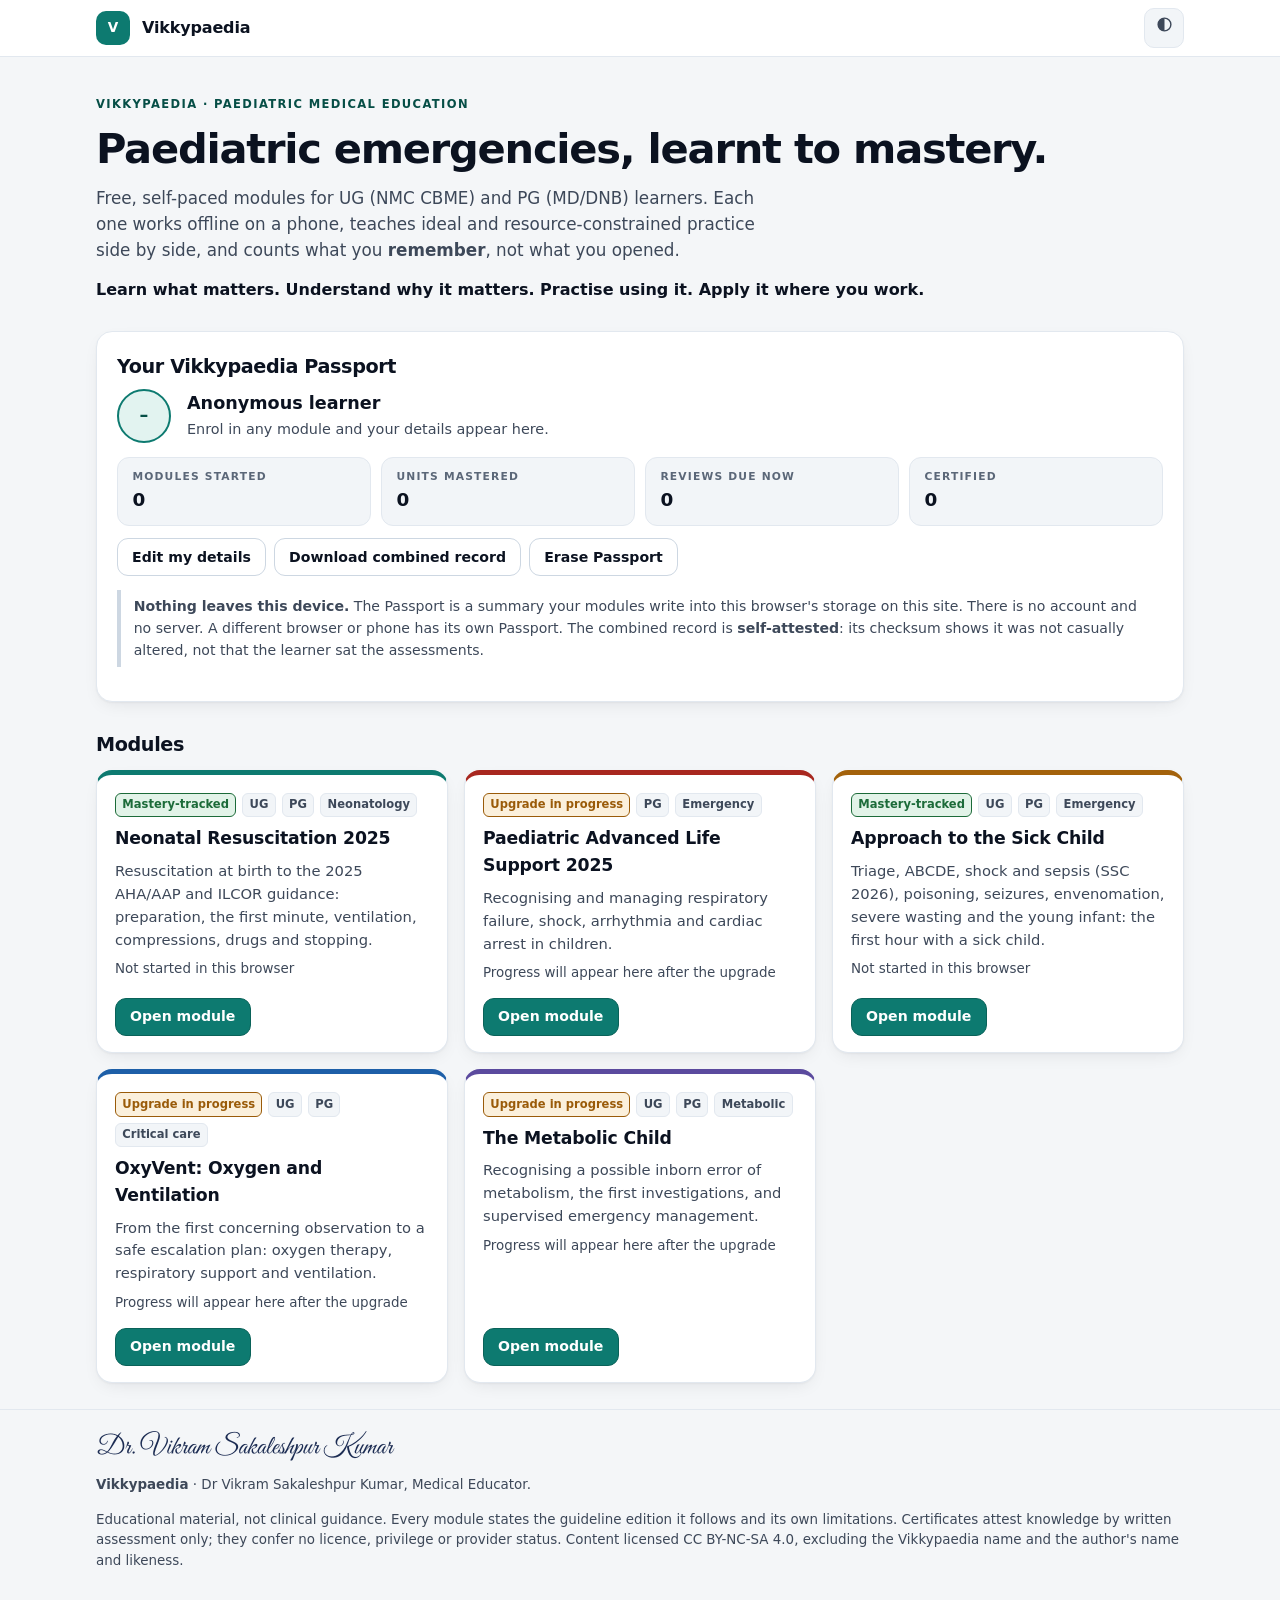
==== commit b4e8e6c4: "Add files via upload" ====
--- a/index.html
+++ b/index.html
@@ -1,22 +1,11 @@
-<!DOCTYPE html>
+<!doctype html>
 <html lang="en">
 <head>
 <meta charset="utf-8">
-<meta name="viewport" content="width=device-width, initial-scale=1, viewport-fit=cover">
-<meta name="description" content="Approach to the Sick Child: an evidence-governed, mastery-based, self-paced module for UG and PG learners on recognising and resuscitating the seriously ill child. Aligned to WHO ETAT, Surviving Sepsis Campaign paediatric guidelines 2026 and AHA/AAP PALS 2025. Works offline.">
-<meta name="color-scheme" content="light dark">
-<meta name="theme-color" content="#0d7a70">
-<title>Approach to the Sick Child &middot; Vikkypaedia</title>
+<meta name="viewport" content="width=device-width,initial-scale=1">
+<title>Vikkypaedia · Paediatric Medical Education</title>
+<meta name="description" content="Free, offline-first, mastery-based paediatric emergency and critical-care modules for UG and PG learners. One learner Passport across every module, stored only in your browser.">
 <style>
-/* ============================================================
-   Vikkypaedia · Standard design system (Clinical Modern)
-   Design system v2 — "Clinical Modern"
-   Single-file, offline, mobile-first. No CDN. No network.
-   ============================================================ */
-
-@property --progress{syntax:'<number>';inherits:true;initial-value:0}
-
-/* ---------- tokens: light is the base ---------- */
 :root{
   --progress:0;
 
@@ -191,7087 +180,237 @@
   --sh-2:0 2px 6px rgba(0,0,0,.45), 0 18px 40px -12px rgba(0,0,0,.6);
   --sh-3:0 8px 18px rgba(0,0,0,.5), 0 34px 64px -18px rgba(0,0,0,.7);
 }
-
-/* ---------- learner text scaling ---------- */
-:root[data-fs="s"]{--fs:15px}
-:root[data-fs="m"]{--fs:16px}
-:root[data-fs="l"]{--fs:18px}
-:root[data-fs="xl"]{--fs:20px}
-
 *,*::before,*::after{box-sizing:border-box}
-html{-webkit-text-size-adjust:100%;scroll-behavior:smooth;scroll-padding-top:calc(var(--topbar-h) + 12px)}
-body{
-  margin:0; padding:0;
-  background:var(--paper); color:var(--ink);
-  font:var(--fs)/1.65 var(--sans);
-  overflow-x:hidden;
-  -webkit-font-smoothing:antialiased;
-}
-img{max-width:100%;height:auto}
-[hidden]{display:none !important}
-h1,h2,h3,h4,h5{line-height:1.22;margin:0 0 .5em;font-weight:700;letter-spacing:-.015em}
-p{margin:0 0 .85em}
-a{color:var(--brand);text-underline-offset:2px}
-a:hover{color:var(--brand-ink)}
-hr{border:0;border-top:1px solid var(--line);margin:1.6em 0}
-small{font-size:.86em}
-code,kbd{font-family:var(--mono);font-size:.9em;background:var(--surface-2);padding:.12em .38em;border-radius:5px;border:1px solid var(--line)}
-:focus-visible{outline:3px solid var(--brand);outline-offset:2px;border-radius:6px}
-button{font:inherit;color:inherit}
-ul,ol{padding-left:1.25em;margin:0 0 .9em}
-li{margin:.25em 0}
-sup{font-size:.68em;line-height:0;vertical-align:.45em}
-::selection{background:var(--brand-soft);color:var(--brand-ink)}
-
-.skip{
-  position:absolute;left:-9999px;top:0;z-index:999;
-  background:var(--brand);color:#fff;padding:.7em 1.1em;border-radius:0 0 var(--radius) 0;
-}
-.skip:focus{left:0}
-
-/* ---------- layout ---------- */
-.wrap{max-width:var(--maxw);margin:0 auto;padding-inline:18px}
-.shell{max-width:var(--maxw);margin:0 auto;padding-inline:18px}
-
-@media (min-width:980px){
-  .shell{display:grid;grid-template-columns:262px minmax(0,1fr);gap:40px;align-items:start}
-}
-
-/* ============================================================
-   TOPBAR — sticky at every width
-   ============================================================ */
-.topbar{
-  position:sticky;top:0;z-index:70;
-  background:color-mix(in srgb, var(--surface) 88%, transparent);
-  -webkit-backdrop-filter:saturate(180%) blur(14px);
-  backdrop-filter:saturate(180%) blur(14px);
-  border-bottom:1px solid var(--line);
-}
-@supports not (backdrop-filter:blur(2px)){ .topbar{background:var(--surface)} }
-.topbar-in{
-  max-width:var(--maxw);margin:0 auto;padding:0 18px;
-  height:var(--topbar-h);display:flex;align-items:center;gap:12px;
-}
-.topbar .nb-title{
-  font-weight:700;font-size:.95rem;letter-spacing:-.01em;flex:1;min-width:0;
-  overflow:hidden;text-overflow:ellipsis;white-space:nowrap;
-}
-.tb-mark{
-  display:inline-flex;align-items:center;justify-content:center;
-  width:30px;height:30px;border-radius:9px;flex:0 0 auto;
-  background-color:var(--brand);background-image:linear-gradient(145deg,var(--brand),var(--brand-600));
-  color:var(--btn-ink);font-weight:800;font-size:.82rem;letter-spacing:-.02em;
-  box-shadow:0 2px 8px var(--brand-glow);
-}
-.tb-right{display:flex;align-items:center;gap:8px;flex:0 0 auto}
-.tb-pct{
-  font-size:.76rem;font-weight:700;color:var(--ink-2);font-variant-numeric:tabular-nums;
-  background:var(--surface-2);border:1px solid var(--line);border-radius:999px;padding:.2em .65em;
-  white-space:nowrap;
-}
-@media (max-width:520px){.tb-pct{display:none}}
-.topline{height:2px;background:var(--surface-3)}
-.topline > i{
-  display:block;height:100%;width:calc(var(--progress) * 1%);
-  background-color:var(--brand);background-image:linear-gradient(90deg,var(--brand),var(--accent));
-  transition:width .5s cubic-bezier(.4,0,.2,1);
-}
-#drawerOpen{display:inline-flex}
-@media (min-width:980px){#drawerOpen{display:none}}
-
-.iconbtn{
-  background:var(--surface-2);border:1px solid var(--line);border-radius:10px;
-  min-width:40px;min-height:36px;display:inline-flex;align-items:center;justify-content:center;
-  cursor:pointer;font-size:.9rem;padding:0 .6em;color:var(--ink-2);
-  transition:background .15s ease,border-color .15s ease,transform .12s ease;
-}
-.iconbtn:hover{background:var(--surface-3);border-color:var(--line-2);color:var(--ink)}
-.iconbtn:active{transform:scale(.96)}
-
-/* legacy alias kept so older markup/print rules still resolve */
-.navbar{display:none}
-
-.drawer{position:fixed;inset:0;z-index:100;background:rgba(3,8,15,.55);display:none}
-.drawer[data-open="1"]{display:block;animation:fade .18s ease}
-.drawer-panel{
-  position:absolute;left:0;top:0;bottom:0;width:min(86vw,340px);
-  background:var(--paper);border-right:1px solid var(--line);
-  overflow-y:auto;padding:16px 18px 44px;box-shadow:var(--sh-3);
-  animation:slideIn .22s cubic-bezier(.4,0,.2,1);
-}
-.drawer-panel .close{margin-bottom:.8em}
-@keyframes fade{from{opacity:0}to{opacity:1}}
-@keyframes slideIn{from{transform:translateX(-16px);opacity:.4}to{transform:none;opacity:1}}
-
-/* ============================================================
-   HERO
-   ============================================================ */
-.masthead{
-  position:relative;overflow:hidden;
-  border-bottom:1px solid var(--line);
-  background:
-    radial-gradient(1100px 440px at 6% -18%, var(--brand-soft) 0%, transparent 62%),
-    radial-gradient(860px 380px at 98% -10%, var(--accent-soft) 0%, transparent 58%),
-    linear-gradient(180deg,var(--surface) 0%,var(--paper) 100%);
-}
-.masthead::before{
-  content:"";position:absolute;inset:0;pointer-events:none;opacity:.5;
-  background-image:
-    linear-gradient(var(--line) 1px, transparent 1px),
-    linear-gradient(90deg, var(--line) 1px, transparent 1px);
-  background-size:56px 56px;
-  -webkit-mask-image:radial-gradient(700px 320px at 30% 0%, #000 0%, transparent 75%);
-  mask-image:radial-gradient(700px 320px at 30% 0%, #000 0%, transparent 75%);
-}
-.masthead-in{
-  position:relative;max-width:var(--maxw);margin:0 auto;padding:38px 18px 34px;
-  display:grid;gap:26px;
-}
-@media (min-width:960px){
-  .masthead-in{grid-template-columns:minmax(0,1fr) 306px;gap:44px;align-items:center;padding:52px 18px 46px}
-}
-.brandline{
-  display:flex;align-items:center;gap:9px;flex-wrap:wrap;
-  font-size:.72rem;letter-spacing:.15em;text-transform:uppercase;color:var(--brand);font-weight:800;
-}
-.brandline .dot{width:4px;height:4px;border-radius:50%;background:var(--brand);opacity:.55}
-.brandline .sub{color:var(--ink-3);font-weight:700;letter-spacing:.11em}
-.masthead h1{
-  font-weight:800;letter-spacing:-.035em;
-  font-size:clamp(2rem,6vw,3.35rem);margin:.3em 0 .22em;line-height:1.04;
-  background:linear-gradient(160deg,var(--ink) 20%,var(--brand-ink) 130%);
-  -webkit-background-clip:text;background-clip:text;color:transparent;
-}
-:root[data-theme="dark"] .masthead h1,
-:root:not([data-theme="light"]) .masthead h1{}
-@media (prefers-color-scheme: dark){
-  :root:not([data-theme="light"]) .masthead h1{background:linear-gradient(160deg,var(--ink) 25%,var(--brand) 140%);-webkit-background-clip:text;background-clip:text;color:transparent}
-}
-:root[data-theme="dark"] .masthead h1{background:linear-gradient(160deg,var(--ink) 25%,var(--brand) 140%);-webkit-background-clip:text;background-clip:text;color:transparent}
-.masthead .mast-tag{color:var(--ink-2);max-width:60ch;margin:0 0 1em;font-size:1.06em;line-height:1.6}
-.principle{
-  font-family:var(--serif);font-style:italic;color:var(--brand-ink);
-  border-left:3px solid var(--brand);padding-left:.95em;margin:0 0 1.15em;max-width:56ch;font-size:1.02em;
-}
-:root[data-theme="dark"] .principle{color:var(--brand-ink)}
-.chips{display:flex;flex-wrap:wrap;gap:7px;margin-top:.2em}
-.chip{
-  display:inline-flex;align-items:center;gap:5px;
-  background:var(--surface);border:1px solid var(--line);border-radius:999px;
-  padding:.3em .8em;font-size:.775rem;color:var(--ink-2);white-space:nowrap;
-  box-shadow:var(--sh-1);
-}
-.chip b{color:var(--ink);font-weight:700}
-
-/* hero progress card */
-.hero-card{
-  background:var(--surface);border:1px solid var(--line);border-radius:var(--r-xl);
-  padding:22px 20px;box-shadow:var(--sh-2);text-align:center;
-}
-.ring{
-  --ring-size:126px;
-  width:var(--ring-size);height:var(--ring-size);margin:0 auto .9em;
-  border-radius:50%;position:relative;display:grid;place-items:center;
-  background:conic-gradient(from -90deg, var(--brand) calc(var(--progress) * 3.6deg), var(--surface-3) 0);
-  transition:--progress .7s cubic-bezier(.4,0,.2,1);
-}
-.ring::after{
-  content:"";position:absolute;inset:11px;border-radius:50%;
-  background:var(--surface);box-shadow:inset 0 0 0 1px var(--line);
-}
-.ring-val{position:relative;z-index:1;text-align:center;line-height:1.1}
-.ring-val b{display:block;font-size:1.7rem;font-weight:800;letter-spacing:-.03em;font-variant-numeric:tabular-nums}
-.ring-val span{display:block;font-size:.66rem;letter-spacing:.12em;text-transform:uppercase;color:var(--ink-3);font-weight:700;margin-top:.15em}
-.hero-card h2{font-size:.72rem;letter-spacing:.13em;text-transform:uppercase;color:var(--ink-3);margin:0 0 .9em;font-weight:800}
-.hero-card .hc-note{font-size:.84rem;color:var(--ink-3);margin:.75em 0 0}
-.hero-card .btnrow{justify-content:center;margin-top:.2em}
-
-/* ============================================================
-   STEPPER (learning arc)
-   ============================================================ */
-.arc{
-  display:flex;gap:10px;overflow-x:auto;scrollbar-width:thin;
-  margin:24px 0 22px;padding:2px 2px 10px;
-}
-.arc::-webkit-scrollbar{height:6px}
-.arc::-webkit-scrollbar-thumb{background:var(--line-2);border-radius:99px}
-.arc-step{
-  flex:1 0 auto;min-width:146px;max-width:220px;
-  background:var(--surface);border:1px solid var(--line);border-radius:var(--radius);
-  padding:.7em .9em .75em;font-size:.8rem;color:var(--ink-2);position:relative;
-  box-shadow:var(--sh-1);
-  border-top:3px solid var(--acc,var(--line-2));
-}
-.arc-step b{display:block;color:var(--ink);font-size:.85rem;font-weight:700;letter-spacing:-.01em}
-.arc-step span{font-size:.73rem;color:var(--ink-3);display:block;line-height:1.4}
-.arc-step[data-p="A"]{--acc:var(--pA)}
-.arc-step[data-p="B"]{--acc:var(--pB)}
-.arc-step[data-p="C"]{--acc:var(--pC)}
-.arc-step[data-p="D"]{--acc:var(--pD)}
-.arc-step[data-p="E"]{--acc:var(--pE)}
-
-/* ---------- sidebar ---------- */
-.side{display:none}
-@media (min-width:980px){
-  .side{
-    display:block;position:sticky;top:calc(var(--topbar-h) + 14px);
-    max-height:calc(100vh - var(--topbar-h) - 28px);overflow-y:auto;
-    padding:2px 6px 30px 0;font-size:.89rem;scrollbar-width:thin;
-  }
-  .side::-webkit-scrollbar{width:6px}
-  .side::-webkit-scrollbar-thumb{background:var(--line-2);border-radius:99px}
-}
-.side nav,.drawer-panel nav{font-size:.89rem}
-.side h4,.drawer-panel h4{
-  font-size:.67rem;letter-spacing:.13em;text-transform:uppercase;color:var(--ink-3);
-  margin:1.5em 0 .5em;font-weight:800;
-}
-.side h4:first-child,.drawer-panel h4:first-child{margin-top:.2em}
-.side a,.drawer-panel nav a{
-  display:block;padding:.36em .6em;border-radius:8px;color:var(--ink-2);
-  text-decoration:none;line-height:1.4;transition:background .14s ease,color .14s ease;
-}
-.side a:hover,.drawer-panel nav a:hover{background:var(--surface-2);color:var(--ink)}
-.side a.locked,.drawer-panel nav a.locked{color:var(--ink-3);opacity:.55}
-.side a .u,.drawer-panel nav a .u{color:var(--ink-3);font-variant-numeric:tabular-nums;font-size:.84em;margin-right:.45em;font-weight:700}
-.side .part-label,.drawer-panel .part-label{
-  display:flex;align-items:center;gap:.5em;flex-wrap:wrap;
-  font-weight:800;color:var(--ink);margin-top:1.1em;font-size:.78rem;
-  letter-spacing:.01em;padding-left:.6em;border-left:3px solid var(--line-2);line-height:1.35;
-}
-.lk{
-  font-size:.58rem;letter-spacing:.1em;text-transform:uppercase;font-weight:800;
-  background:var(--surface-3);color:var(--ink-2);border-radius:4px;padding:.18em .42em;
-  white-space:nowrap;
-}
-
-/* ============================================================
-   ONBOARDING / FIRST RUN
-   ============================================================ */
-.onb{
-  position:fixed;inset:0;z-index:200;display:flex;align-items:center;justify-content:center;
-  background:rgba(4,10,18,.62);-webkit-backdrop-filter:blur(6px);backdrop-filter:blur(6px);
-  padding:16px;animation:fade .2s ease;overflow-y:auto;
-}
-.onb-panel{
-  background:var(--surface);border:1px solid var(--line);border-radius:var(--r-xl);
-  box-shadow:var(--sh-3);width:min(660px,100%);max-height:calc(100vh - 32px);
-  display:flex;flex-direction:column;overflow:hidden;animation:rise .26s cubic-bezier(.4,0,.2,1);
-}
-@keyframes rise{from{transform:translateY(14px) scale(.985);opacity:0}to{transform:none;opacity:1}}
-.onb-head{
-  display:flex;align-items:center;gap:12px;padding:14px 20px;border-bottom:1px solid var(--line);
-  background:
-    radial-gradient(500px 160px at 0% 0%, var(--brand-soft) 0%, transparent 70%),
-    var(--surface);
-}
-.onb-dots{display:flex;gap:6px;flex:1}
-.onb-dots i{
-  height:4px;flex:1;border-radius:99px;background:var(--surface-3);
-  transition:background .25s ease;
-}
-.onb-dots i[data-on="1"]{background:var(--brand)}
-.onb-skip{
-  background:none;border:0;color:var(--ink-3);font-size:.8rem;cursor:pointer;
-  padding:.3em .5em;border-radius:7px;font-weight:600;
-}
-.onb-skip:hover{background:var(--surface-2);color:var(--ink)}
-.onb-body{padding:24px 24px 6px;overflow-y:auto;flex:1;min-height:0}
-.onb-step{animation:unfold .24s ease}
-.onb-step h2{font-size:1.5rem;letter-spacing:-.03em;margin:0 0 .35em}
-.onb-step > p{color:var(--ink-2)}
-.onb-kicker{
-  font-size:.66rem;letter-spacing:.16em;text-transform:uppercase;color:var(--brand);
-  font-weight:800;margin-bottom:.55em;
-}
-.onb-foot{
-  display:flex;gap:10px;justify-content:space-between;align-items:center;
-  padding:14px 20px;border-top:1px solid var(--line);background:var(--surface-2);
-}
-.onb-foot .grow{flex:1}
-.onb-list{list-style:none;padding:0;margin:1.1em 0 0}
-.onb-list li{
-  display:flex;gap:.8em;align-items:flex-start;margin:.7em 0;font-size:.94rem;color:var(--ink-2);
-}
-.onb-list li b{color:var(--ink)}
-.onb-list .n{
-  flex:0 0 auto;width:24px;height:24px;border-radius:8px;background:var(--brand-soft);
-  color:var(--brand-ink);font-weight:800;font-size:.76rem;display:grid;place-items:center;margin-top:.1em;
-}
-:root[data-theme="dark"] .onb-list .n{color:var(--brand)}
-@media (prefers-color-scheme: dark){:root:not([data-theme="light"]) .onb-list .n{color:var(--brand)}}
-.onb-note{
-  font-size:.83rem;color:var(--ink-3);background:var(--surface-2);border:1px solid var(--line);
-  border-radius:var(--radius);padding:.7em .9em;margin:1.1em 0 0;
-}
-.onb .place-q > p{font-size:.96rem}
-.onb .card{border:0;box-shadow:none;padding:0;margin:0;background:none}
-.onb .card > h2{display:none}
-
-.plan-grid{display:grid;gap:10px;margin:1.1em 0 0}
-@media (min-width:560px){.plan-grid{grid-template-columns:1fr 1fr}}
-.plan-tile{
-  background:var(--surface-2);border:1px solid var(--line);border-radius:var(--radius);padding:.8em .95em;
-}
-.plan-tile .pv{font-size:1.16rem;font-weight:800;letter-spacing:-.025em;display:block;line-height:1.3}
-.plan-tile .pl{font-size:.66rem;letter-spacing:.12em;text-transform:uppercase;color:var(--ink-3);font-weight:800}
-.plan-controls{display:flex;flex-wrap:wrap;gap:14px;margin-top:1.1em;align-items:flex-end}
-.plan-controls > div{min-width:10.5rem}
-.plan-controls label{display:block;font-size:.74rem;letter-spacing:.1em;text-transform:uppercase;color:var(--ink-3);font-weight:800;margin-bottom:.3em}
-.plan-controls select{
-  padding:.5em .6em;border-radius:9px;border:1px solid var(--line-2);background:var(--surface);
-  color:var(--ink);font:inherit;font-size:.88rem;min-height:40px;
-}
-
-/* ---------- profile bar ---------- */
-.profile-bar{
-  display:flex;flex-wrap:wrap;gap:12px 16px;align-items:center;
-  background:var(--surface);border:1px solid var(--line);border-radius:var(--radius-lg);
-  padding:12px 16px;margin:0 0 18px;box-shadow:var(--sh-1);
-}
-.pb-id{display:flex;gap:11px;align-items:center;min-width:0}
-.pb-id > .pb-avatar{
-  flex:0 0 auto;width:40px;height:40px;border-radius:12px;display:grid;place-items:center;
-  background-color:var(--brand);background-image:linear-gradient(145deg,var(--brand),var(--brand-600));
-  color:var(--btn-ink);font-weight:800;font-size:.9rem;letter-spacing:.01em;line-height:1;
-}
-.pb-id > div{min-width:0}
-.pb-id > div > b{display:block;font-size:.96rem;letter-spacing:-.015em;line-height:1.3}
-.pb-id > div > span{display:block;font-size:.78rem;color:var(--ink-3)}
-.pb-plan{
-  font-size:.79rem;color:var(--ink-2);background:var(--surface-2);border:1px solid var(--line);
-  border-radius:999px;padding:.3em .8em;
-}
-.profile-bar .grow{flex:1}
-
-/* ---------- generic card ---------- */
-.card{
-  background:var(--surface);border:1px solid var(--line);border-radius:var(--radius-lg);
-  padding:22px;margin:0 0 20px;box-shadow:var(--shadow);
-}
-.card > h2, .card > h3{margin-top:0}
-
-/* ---------- dashboard ---------- */
-.dash-head{display:flex;flex-wrap:wrap;gap:12px;align-items:baseline;justify-content:space-between}
-.dash-head h2{font-size:1.22rem;margin:0;letter-spacing:-.02em}
-.dash-status{font-size:.88rem;color:var(--ink-2)}
-.bar{height:10px;border-radius:99px;background:var(--surface-3);overflow:hidden;margin:.9em 0 .2em}
-.bar > i{
-  display:block;height:100%;border-radius:99px;
-  background-color:var(--brand);background-image:linear-gradient(90deg,var(--brand),var(--accent));
-  transition:width .55s cubic-bezier(.4,0,.2,1);
-}
-.bar-note{font-size:.8rem;color:var(--ink-3);display:flex;justify-content:space-between;gap:10px;flex-wrap:wrap}
-
-.statgrid{display:grid;grid-template-columns:repeat(auto-fit,minmax(140px,1fr));gap:10px;margin:1.1em 0 .2em}
-.stat{
-  background:var(--surface-2);border:1px solid var(--line);border-radius:var(--radius);
-  padding:.75em .9em;
-}
-.stat .sv{font-size:1.02rem;font-weight:800;letter-spacing:-.02em;color:var(--ink);display:block;line-height:1.3}
-.stat .sl{font-size:.67rem;letter-spacing:.11em;text-transform:uppercase;color:var(--ink-3);font-weight:800}
-
-.ugrid{display:grid;grid-template-columns:repeat(auto-fill,minmax(40px,1fr));gap:7px;margin:1.2em 0 .8em}
-.ucell{
-  aspect-ratio:1/1;border-radius:9px;border:1px solid var(--line);background:var(--surface-2);
-  display:flex;align-items:center;justify-content:center;font-size:.76rem;font-weight:700;
-  color:var(--ink-3);cursor:pointer;position:relative;font-variant-numeric:tabular-nums;
-  min-height:40px;transition:transform .13s ease,box-shadow .13s ease,border-color .13s ease;
-}
-.ucell:hover{border-color:var(--line-2);transform:translateY(-2px);box-shadow:var(--sh-1)}
-.ucell[data-s="attempted"]{background:var(--amber-soft);color:var(--amber);border-color:var(--amber)}
-.ucell[data-s="mastered"]{background:var(--green-soft);color:var(--green);border-color:var(--green)}
-.ucell[data-s="review"]{background:var(--blue-soft);color:var(--blue);border-color:var(--blue)}
-.ucell[data-s="locked"]{opacity:.42;cursor:not-allowed}
-.ucell[data-s="locked"]:hover{transform:none;box-shadow:none}
-.ucell[data-s="mastered"]::after{content:"✓";position:absolute;top:0;right:3px;font-size:.6rem;opacity:.8}
-.ucell[data-s="review"]::after{content:"↻";position:absolute;top:0;right:3px;font-size:.6rem;opacity:.85}
-
-.legend{display:flex;flex-wrap:wrap;gap:10px 18px;font-size:.78rem;color:var(--ink-2);margin-top:.6em}
-.legend i{display:inline-block;width:11px;height:11px;border-radius:4px;margin-right:6px;vertical-align:-1px;border:1px solid var(--line)}
-.lg-n{background:var(--surface-2)}
-.lg-a{background:var(--amber-soft);border-color:var(--amber)}
-.lg-m{background:var(--green-soft);border-color:var(--green)}
-.lg-r{background:var(--blue-soft);border-color:var(--blue)}
-
-/* ---------- buttons ---------- */
-.btn{
-  display:inline-flex;align-items:center;justify-content:center;gap:.45em;
-  background-color:var(--brand);background-image:linear-gradient(160deg,var(--brand),var(--brand-600));
-  color:var(--btn-ink);border:1px solid transparent;
-  border-radius:10px;padding:.62em 1.15em;font-size:.92rem;font-weight:650;
-  cursor:pointer;min-height:44px;text-decoration:none;letter-spacing:-.005em;
-  box-shadow:0 1px 2px rgba(11,18,32,.10), 0 6px 16px -8px var(--brand-glow);
-  transition:transform .13s ease,box-shadow .18s ease,filter .15s ease;
-}
-.btn:hover{filter:brightness(1.06);transform:translateY(-1px);box-shadow:0 2px 4px rgba(11,18,32,.10), 0 12px 24px -10px var(--brand-glow);color:var(--btn-ink)}
-.btn:active{transform:translateY(0)}
-.btn[disabled]{opacity:.45;cursor:not-allowed;filter:none;transform:none;box-shadow:none}
-.btn.ghost{background-image:none;background-color:var(--surface);color:var(--ink);border-color:var(--line-2);box-shadow:var(--sh-1)}
-.btn.ghost:hover{background:var(--surface-2);filter:none;color:var(--ink)}
-.btn.sm{min-height:36px;padding:.35em .85em;font-size:.84rem;border-radius:9px}
-.btn.danger{background-image:none;background-color:var(--red);border-color:transparent;color:#fff}
-:root[data-theme="dark"] .btn.danger{color:#2a0d0a}
-.btnrow{display:flex;flex-wrap:wrap;gap:10px;margin-top:1em}
-
-/* ---------- toolbar ---------- */
-.toolbar{
-  background:var(--surface);border:1px solid var(--line);border-radius:var(--radius-lg);
-  padding:14px 16px;margin:0 0 20px;box-shadow:var(--sh-1);
-}
-.tb-group{display:flex;flex-wrap:wrap;gap:7px;align-items:center;margin:.4em 0}
-.tb-label{font-size:.67rem;letter-spacing:.12em;text-transform:uppercase;color:var(--ink-3);font-weight:800;min-width:80px}
-.toggle{
-  background:var(--surface-2);border:1px solid var(--line);border-radius:999px;
-  padding:.32em .85em;font-size:.79rem;cursor:pointer;min-height:34px;color:var(--ink-2);
-  transition:background .15s ease,color .15s ease,border-color .15s ease;
-}
-.toggle:hover{background:var(--surface-3);color:var(--ink)}
-.toggle[aria-pressed="true"]{
-  background-color:var(--brand);background-image:linear-gradient(160deg,var(--brand),var(--brand-600));
-  border-color:transparent;color:var(--btn-ink);font-weight:650;
-  box-shadow:0 2px 8px -3px var(--brand-glow);
-}
-
-/* ---------- priority filtering ---------- */
-:root[data-pri="must"] .tier-good,
-:root[data-pri="must"] .tier-nice{display:none}
-:root[data-pri="core"] .tier-nice{display:none}
-:root[data-lvl="e"] .lv-a,
-:root[data-lvl="e"] .lv-x{display:none}
-:root[data-lvl="a"] .lv-x{display:none}
-:root[data-set="ideal"] .track-rc{display:none}
-:root[data-set="rc"] .track-id{display:none}
-
-/* ============================================================
-   PARTS & UNITS
-   ============================================================ */
-.part{margin:40px 0 12px;--acc:var(--brand);--acc-soft:var(--brand-soft)}
-.part[data-part="A"]{--acc:var(--pA);--acc-soft:var(--pA-soft)}
-.part[data-part="B"]{--acc:var(--pB);--acc-soft:var(--pB-soft)}
-.part[data-part="C"]{--acc:var(--pC);--acc-soft:var(--pC-soft)}
-.part[data-part="D"]{--acc:var(--pD);--acc-soft:var(--pD-soft)}
-.part[data-part="E"]{--acc:var(--pE);--acc-soft:var(--pE-soft)}
-
-.part-head{
-  display:flex;flex-wrap:wrap;gap:8px 16px;align-items:baseline;justify-content:space-between;
-  border-top:2px solid var(--acc);padding-top:.7em;margin-bottom:.2em;
-}
-.part-head h2{font-size:1.42rem;margin:0;font-weight:800;letter-spacing:-.028em}
-.part-head .pk{
-  font-size:.68rem;letter-spacing:.16em;text-transform:uppercase;color:var(--acc);
-  font-weight:800;display:inline-block;margin-bottom:.3em;
-  background:var(--acc-soft);border-radius:999px;padding:.22em .7em;
-}
-.part-meta{font-size:.8rem;color:var(--ink-3);white-space:nowrap;font-weight:600}
-.part-lede{color:var(--ink-2);max-width:72ch;margin:.6em 0 .3em;font-size:.97em}
-.part-status{
-  font-size:.82rem;border-radius:var(--radius);padding:.65em .95em;margin:.75em 0 .3em;
-  background:var(--surface);border:1px solid var(--line);color:var(--ink-2);box-shadow:var(--sh-1);
-}
-.part-status.locked{background:var(--amber-soft);border-color:var(--amber);color:var(--amber)}
-.part-status .pbar{height:6px;border-radius:99px;background:var(--surface-3);overflow:hidden;margin-top:.5em}
-.part-status .pbar > i{display:block;height:100%;background:var(--acc);border-radius:99px;transition:width .5s ease}
-
-.unit{
-  border:1px solid var(--line);border-radius:var(--radius-lg);background:var(--surface);
-  margin:12px 0;overflow:hidden;box-shadow:var(--sh-1);
-  transition:box-shadow .2s ease,border-color .2s ease,transform .18s ease;
-  --acc:var(--brand);--acc-soft:var(--brand-soft);
-}
-.unit[data-part="A"]{--acc:var(--pA);--acc-soft:var(--pA-soft)}
-.unit[data-part="B"]{--acc:var(--pB);--acc-soft:var(--pB-soft)}
-.unit[data-part="C"]{--acc:var(--pC);--acc-soft:var(--pC-soft)}
-.unit[data-part="D"]{--acc:var(--pD);--acc-soft:var(--pD-soft)}
-.unit[data-part="E"]{--acc:var(--pE);--acc-soft:var(--pE-soft)}
-.unit:not([data-locked="1"]):hover{box-shadow:var(--shadow);border-color:var(--line-2)}
-.unit[data-open="1"]{box-shadow:var(--sh-2)}
-
-.unit-head{
-  display:flex;gap:12px;align-items:flex-start;position:relative;
-  padding:16px 17px 16px 20px;cursor:pointer;margin:0;font-size:1.02rem;font-weight:700;
-  background:var(--surface);letter-spacing:-.012em;
-  transition:background .15s ease;
-}
-.unit-head::before{
-  content:"";position:absolute;left:0;top:0;bottom:0;width:4px;background:var(--acc);
-  opacity:.85;
-}
-.unit-head:hover{background:var(--surface-2)}
-.unit-head .caret{
-  color:var(--acc);flex:0 0 auto;transition:transform .22s cubic-bezier(.4,0,.2,1);
-  margin-top:.2em;font-size:.78em;
-}
-.unit[data-open="1"] .unit-head .caret{transform:rotate(90deg)}
-.unit-head .un{
-  flex:0 0 auto;font-size:.66rem;letter-spacing:.1em;text-transform:uppercase;color:var(--acc);
-  font-weight:800;padding-top:.3em;min-width:54px;
-}
-.unit-head .ut{flex:1 1 auto;min-width:0}
-.unit-head .ubadge{
-  flex:0 0 auto;font-size:.66rem;font-weight:800;padding:.26em .68em;border-radius:999px;
-  white-space:nowrap;margin-top:.2em;letter-spacing:.02em;
-}
-.ubadge[data-s="not"]{background:var(--surface-2);color:var(--ink-3);border:1px solid var(--line)}
-.ubadge[data-s="attempted"]{background:var(--amber-soft);color:var(--amber);border:1px solid var(--amber)}
-.ubadge[data-s="mastered"]{background:var(--green-soft);color:var(--green);border:1px solid var(--green)}
-.ubadge[data-s="review"]{background:var(--blue-soft);color:var(--blue);border:1px solid var(--blue)}
-.ubadge[data-s="locked"]{background:var(--surface-2);color:var(--ink-3);border:1px solid var(--line)}
-.unit-body{padding:4px 20px 22px;border-top:1px solid var(--line);animation:unfold .26s cubic-bezier(.4,0,.2,1)}
-@keyframes unfold{from{opacity:0;transform:translateY(-6px)}to{opacity:1;transform:none}}
-.unit[data-locked="1"] .unit-head{cursor:not-allowed;opacity:.55}
-.unit[data-locked="1"] .unit-head::before{background:var(--line-2)}
-.lock-note{
-  background:var(--amber-soft);border:1px solid var(--amber);color:var(--amber);
-  border-radius:var(--radius);padding:.75em .95em;margin:.85em 0;font-size:.87rem;
-}
-
-.lede{font-size:1.05em;color:var(--ink-2);font-family:var(--serif);margin:1.1em 0 1.2em;max-width:68ch;line-height:1.6}
-
-/* ---------- boxes ---------- */
-.box{border-radius:var(--radius);padding:14px 16px;margin:1.2em 0;font-size:.94em}
-.box h5{margin:0 0 .5em;font-size:.68rem;letter-spacing:.13em;text-transform:uppercase;font-weight:800}
-.box p:last-child,.box ul:last-child,.box ol:last-child{margin-bottom:0}
-
-.lo{border:1px dashed var(--line-2);background:var(--surface-2)}
-.lo h5{color:var(--ink-3)}
-.lo ul{margin:0;padding-left:1.15em}
-.lo li{margin:.34em 0}
-
-.evidence{border-left:3px solid var(--blue);background:var(--blue-soft)}
-.evidence h5{color:var(--blue)}
-.pitfall{border-left:3px solid var(--amber);background:var(--amber-soft)}
-.pitfall h5{color:var(--amber)}
-.pearl{border-left:3px solid var(--green);background:var(--green-soft)}
-.pearl h5{color:var(--green)}
-.india{border-left:3px solid var(--violet);background:var(--violet-soft)}
-.india h5{color:var(--violet)}
-.danger{border-left:3px solid var(--red);background:var(--red-soft)}
-.danger h5{color:var(--red)}
-
-/* dual track */
-.tracks{display:grid;gap:13px;margin:1.3em 0}
-@media (min-width:720px){.tracks{grid-template-columns:1fr 1fr}}
-.track{
-  border:1px solid var(--line);border-radius:var(--radius);padding:14px 16px;
-  background:var(--surface-2);font-size:.93em;
-}
-.track h5{margin:0 0 .55em;font-size:.68rem;letter-spacing:.12em;text-transform:uppercase;font-weight:800}
-.track-id{border-top:3px solid var(--blue)}
-.track-id h5{color:var(--blue)}
-.track-rc{border-top:3px solid var(--amber)}
-.track-rc h5{color:var(--amber)}
-.track ul{padding-left:1.1em;margin:0}
-.track li{margin:.32em 0}
-
-/* tier + level tags */
-.tag{
-  display:inline-block;font-size:.6rem;letter-spacing:.1em;text-transform:uppercase;
-  font-weight:800;padding:.2em .52em;border-radius:5px;vertical-align:.16em;margin-left:.45em;white-space:nowrap;
-}
-.t-must{background:var(--red-soft);color:var(--must);border:1px solid var(--must)}
-.t-good{background:var(--amber-soft);color:var(--good);border:1px solid var(--good)}
-.t-nice{background:var(--violet-soft);color:var(--nice);border:1px solid var(--nice)}
-.t-e{background:var(--surface-3);color:var(--ink-2);border:1px solid var(--line-2)}
-.t-a{background:var(--brand-soft);color:var(--brand-ink);border:1px solid var(--brand)}
-:root[data-theme="dark"] .t-a{color:var(--brand)}
-@media (prefers-color-scheme: dark){:root:not([data-theme="light"]) .t-a{color:var(--brand)}}
-.t-x{background:var(--blue-soft);color:var(--blue);border:1px solid var(--blue)}
-
-.unit-body h4{
-  font-size:1.06rem;margin:1.7em 0 .55em;padding-top:.2em;font-weight:750;letter-spacing:-.018em;
-}
-.unit-body h4:first-of-type{margin-top:1.1em}
-.unit-body h5.sub{font-size:.95rem;margin:1.2em 0 .4em;color:var(--ink);font-weight:700}
-
-/* ---------- tables ---------- */
-.tw{
-  overflow-x:auto;-webkit-overflow-scrolling:touch;margin:1.2em 0;
-  border:1px solid var(--line);border-radius:var(--radius);box-shadow:var(--sh-1);
-}
-table{border-collapse:collapse;width:100%;font-size:.88rem;background:var(--surface)}
-th,td{padding:.6em .75em;text-align:left;border-bottom:1px solid var(--line);vertical-align:top}
-thead th{
-  background:var(--surface-2);font-weight:800;font-size:.7rem;letter-spacing:.07em;
-  text-transform:uppercase;color:var(--ink-2);position:sticky;top:0;
-}
-tbody tr:last-child td{border-bottom:0}
-tbody tr:hover{background:var(--surface-2)}
-td.num,th.num{font-variant-numeric:tabular-nums;white-space:nowrap}
-caption{caption-side:bottom;padding:.65em .75em;font-size:.78rem;color:var(--ink-3);text-align:left}
-
-@media (max-width:560px){
-  table.reflow thead{display:none}
-  table.reflow tr{display:block;border-bottom:1px solid var(--line-2);padding:.5em 0}
-  table.reflow td{display:flex;gap:.7em;border:0;padding:.28em .7em}
-  table.reflow td::before{
-    content:attr(data-label);flex:0 0 42%;font-weight:800;font-size:.74rem;
-    color:var(--ink-3);text-transform:uppercase;letter-spacing:.05em;
-  }
-}
-
-/* ---------- algorithms ---------- */
-.algo{
-  background:var(--surface-2);border:1px solid var(--line);border-radius:var(--radius);
-  padding:14px;overflow-x:auto;margin:1.3em 0;box-shadow:var(--sh-1);
-}
-.algo pre{
-  margin:0;font-family:var(--mono);font-size:.76rem;line-height:1.5;white-space:pre;color:var(--ink);
-}
-.algo .algo-t{font-size:.68rem;letter-spacing:.13em;text-transform:uppercase;color:var(--ink-3);font-weight:800;margin-bottom:.65em}
-@media (max-width:520px){.algo pre{font-size:.66rem}}
-
-/* ============================================================
-   SEARCH PALETTE
-   ============================================================ */
-.srch{
-  position:fixed;inset:0;z-index:190;background:rgba(4,10,18,.5);
-  -webkit-backdrop-filter:blur(4px);backdrop-filter:blur(4px);
-  display:flex;align-items:flex-start;justify-content:center;
-  padding:max(6vh,18px) 16px 16px;animation:fade .16s ease;
-}
-.srch-panel{
-  background:var(--surface);border:1px solid var(--line-2);border-radius:var(--r-xl);
-  box-shadow:var(--sh-3);width:min(720px,100%);max-height:min(76vh,680px);
-  display:flex;flex-direction:column;overflow:hidden;animation:rise .2s cubic-bezier(.4,0,.2,1);
-}
-.srch-top{
-  display:flex;align-items:center;gap:10px;padding:12px 14px;
-  border-bottom:1px solid var(--line);flex:0 0 auto;
-}
-.srch-icon{color:var(--ink-3);flex:0 0 auto}
-#srchInput{
-  flex:1;min-width:0;border:0;background:none;color:var(--ink);
-  font:inherit;font-size:1.02rem;padding:.35em 0;outline:none;
-}
-#srchInput::placeholder{color:var(--ink-3)}
-#srchInput::-webkit-search-cancel-button{display:none}
-.iconbtn.sm{min-width:32px;min-height:30px;font-size:.8rem;border-radius:8px}
-
-.srch-results{overflow-y:auto;flex:1;min-height:0;padding:6px}
-.srch-empty{padding:2.2em 1.2em;text-align:center;color:var(--ink-3);font-size:.92rem}
-.sr{
-  display:block;width:100%;text-align:left;background:none;border:0;cursor:pointer;
-  padding:.6em .75em;border-radius:10px;line-height:1.5;
-}
-.sr:hover,.sr[aria-selected="true"]{background:var(--surface-2)}
-.sr[aria-selected="true"]{box-shadow:inset 0 0 0 1px var(--line-2)}
-.sr-where{
-  display:flex;align-items:center;gap:.5em;flex-wrap:wrap;
-  font-size:.68rem;letter-spacing:.09em;text-transform:uppercase;font-weight:800;
-  color:var(--acc,var(--brand));margin-bottom:.15em;
-}
-.sr[data-part="A"]{--acc:var(--pA)} .sr[data-part="B"]{--acc:var(--pB)}
-.sr[data-part="C"]{--acc:var(--pC)} .sr[data-part="D"]{--acc:var(--pD)}
-.sr[data-part="E"]{--acc:var(--pE)}
-.sr-lock{
-  background:var(--surface-3);color:var(--ink-2);border-radius:4px;
-  padding:.14em .42em;font-size:.58rem;letter-spacing:.1em;
-}
-.sr-txt{font-size:.9rem;color:var(--ink-2)}
-.sr-txt mark{background:var(--brand-soft);color:var(--brand-ink);border-radius:3px;padding:0 .12em;font-weight:700}
-:root[data-theme="dark"] .sr-txt mark{color:var(--brand)}
-@media (prefers-color-scheme: dark){:root:not([data-theme="light"]) .sr-txt mark{color:var(--brand)}}
-.sr-note{font-size:.84rem;color:var(--ink-3);font-style:italic}
-
-.srch-foot{
-  display:flex;flex-wrap:wrap;gap:8px 14px;justify-content:space-between;align-items:center;
-  padding:9px 14px;border-top:1px solid var(--line);background:var(--surface-2);
-  font-size:.76rem;color:var(--ink-3);flex:0 0 auto;
-}
-.srch-keys{display:flex;align-items:center;gap:.35em;white-space:nowrap}
-@media (max-width:560px){.srch-keys{display:none}}
-.srch-keys kbd{
-  font-family:var(--sans);font-size:.7rem;background:var(--surface);
-  border:1px solid var(--line-2);border-bottom-width:2px;border-radius:5px;padding:.1em .4em;color:var(--ink-2);
-}
-/* the landing flash after jumping to a result */
-@keyframes srchflash{0%{background:var(--brand-soft)}100%{background:transparent}}
-.srch-hit{animation:srchflash 1.8s ease-out;border-radius:6px}
-
-/* ============================================================
-   FIGURES — inline SVG diagrams
-   ============================================================ */
-.fig{margin:1.6em 0;padding:0}
-.fig-t{
-  font-size:.68rem;letter-spacing:.13em;text-transform:uppercase;color:var(--ink-3);
-  font-weight:800;margin:0 0 .6em;
-}
-.fig-svg{
-  background:var(--surface);border:1px solid var(--line);border-radius:var(--radius);
-  padding:10px 8px 22px;box-shadow:var(--sh-1);cursor:zoom-in;position:relative;
-  transition:border-color .15s ease,box-shadow .15s ease;
-}
-.fig-svg:hover{border-color:var(--line-2);box-shadow:var(--shadow)}
-.fig-svg::after{
-  content:"Tap to enlarge";position:absolute;right:12px;bottom:7px;
-  font-size:.62rem;letter-spacing:.09em;text-transform:uppercase;font-weight:800;
-  color:var(--ink-3);opacity:.8;pointer-events:none;
-}
-@media (min-width:760px){.fig-svg::after{content:"Click to enlarge"}}
-.figsvg{display:block;width:100%;height:auto}
-
-.figsvg .fn rect{fill:var(--surface-2);stroke:var(--line-2);stroke-width:1.5}
-.figsvg .ft{font-size:13.5px;font-weight:700;fill:var(--ink);letter-spacing:-.01em}
-.figsvg .fl{font-size:13.5px;font-weight:400;fill:var(--ink-2)}
-.figsvg .fe{fill:none;stroke:var(--line-2);stroke-width:2}
-.figsvg marker path{fill:var(--line-2)}
-.figsvg .fedge{font-size:11.5px;font-weight:800;fill:var(--ink-3);letter-spacing:.04em}
-.figsvg .ftag{font-size:11.5px;font-style:italic;fill:var(--ink-3)}
-
-.figsvg .fn-band rect{fill:var(--ink);stroke:var(--ink)}
-.figsvg .fn-band .ft{fill:var(--paper);letter-spacing:.12em;font-size:12.5px}
-.figsvg .fn-band .fl{fill:var(--paper);opacity:.85}
-.figsvg .fn-ask rect{fill:var(--brand-soft);stroke:var(--brand);stroke-width:2}
-.figsvg .fn-ask .ft{fill:var(--brand-ink)}
-.figsvg .fn-good rect{fill:var(--green-soft);stroke:var(--green)}
-.figsvg .fn-good .ft{fill:var(--green)}
-.figsvg .fn-warn rect{fill:var(--amber-soft);stroke:var(--amber)}
-.figsvg .fn-warn .ft{fill:var(--amber)}
-.figsvg .fn-crit rect{fill:var(--red-soft);stroke:var(--red);stroke-width:2}
-.figsvg .fn-crit .ft{fill:var(--red)}
-.figsvg .fn-note rect{fill:var(--surface);stroke:var(--line-2);stroke-dasharray:5 4}
-.figsvg .fn-note .ft{fill:var(--ink-2);font-weight:650}
-:root[data-theme="dark"] .figsvg .fn-ask .ft{fill:var(--brand)}
-@media (prefers-color-scheme: dark){:root:not([data-theme="light"]) .figsvg .fn-ask .ft{fill:var(--brand)}}
-
-.fig-alt{margin-top:.6em}
-.fig-alt > summary{
-  cursor:pointer;font-size:.78rem;color:var(--ink-3);font-weight:650;
-  padding:.35em .1em;list-style:none;display:inline-flex;align-items:center;gap:.4em;
-}
-.fig-alt > summary::-webkit-details-marker{display:none}
-.fig-alt > summary::before{content:"\25b8";transition:transform .18s ease;display:inline-block;font-size:.8em}
-.fig-alt[open] > summary::before{transform:rotate(90deg)}
-.fig-alt > summary:hover{color:var(--ink)}
-.fig-alt .algo{margin:.5em 0 0}
-
-.figzoom{
-  position:fixed;inset:0;z-index:180;background:var(--paper);
-  display:flex;flex-direction:column;animation:fade .16s ease;
-}
-.figzoom-head{
-  display:flex;align-items:center;gap:12px;padding:12px 16px;
-  border-bottom:1px solid var(--line);background:var(--surface);
-}
-.figzoom-head h2{
-  margin:0;font-size:.72rem;letter-spacing:.13em;text-transform:uppercase;
-  color:var(--ink-3);font-weight:800;flex:1;
-}
-.figzoom-body{flex:1;min-height:0;overflow:auto;padding:18px;display:flex;align-items:flex-start;justify-content:center}
-.figzoom-body svg{width:100%;max-width:1100px;height:auto}
-.figzoom-body .figsvg .ft,.figzoom-body .figsvg .fl{font-size:14.5px}
-
-/* ============================================================
-   MCQ
-   ============================================================ */
-.q{
-  border:1px solid var(--line);border-radius:var(--radius-lg);background:var(--surface-2);
-  padding:18px;margin:1.7em 0;box-shadow:var(--sh-1);position:relative;
-}
-.q .qh{
-  font-size:.67rem;letter-spacing:.14em;text-transform:uppercase;color:var(--brand);
-  font-weight:800;margin-bottom:.6em;display:flex;gap:8px;align-items:center;flex-wrap:wrap;
-}
-.q .qh .retag{background:var(--blue-soft);color:var(--blue);border:1px solid var(--blue);border-radius:5px;padding:.12em .45em;font-size:.62rem;letter-spacing:.07em}
-.q .stem{font-weight:600;margin:0 0 1em;color:var(--ink);font-size:1.02em;line-height:1.55}
-.opts{list-style:none;padding:0;margin:0}
-.opts li{margin:.45em 0}
-.opt{
-  /* block, not flex: inline markup (<i>, <b>) inside an option must flow as text,
-     not become separate flex columns. The letter key is positioned instead. */
-  display:block;position:relative;width:100%;text-align:left;padding-left:calc(.85em + 24px + .7em) !important;
-  background:var(--surface);border:1px solid var(--line);border-radius:10px;
-  padding:.68em .85em;cursor:pointer;min-height:44px;align-items:flex-start;line-height:1.5;
-  transition:border-color .15s ease,background .15s ease,transform .1s ease,box-shadow .15s ease;
-}
-.opt:hover:not([disabled]){border-color:var(--brand);background:var(--brand-soft);box-shadow:0 2px 10px -4px var(--brand-glow)}
-.opt:active:not([disabled]){transform:scale(.995)}
-.opt .k{
-  flex:0 0 auto;font-weight:800;font-size:.78rem;color:var(--ink-3);
-  border:1px solid var(--line-2);border-radius:50%;width:24px;height:24px;
-  display:inline-flex;align-items:center;justify-content:center;
-  position:absolute;left:.85em;top:calc(.68em + .08em);
-  transition:border-color .15s ease,color .15s ease,background .15s ease;
-}
-.opt:hover:not([disabled]) .k{border-color:var(--brand);color:var(--brand)}
-.opt[data-state="right"]{border-color:var(--green);background:var(--green-soft);box-shadow:none}
-.opt[data-state="right"] .k{border-color:var(--green);color:var(--green);background:var(--surface)}
-.opt[data-state="wrong"]{border-color:var(--red);background:var(--red-soft);box-shadow:none;animation:shake .3s ease}
-.opt[data-state="wrong"] .k{border-color:var(--red);color:var(--red);background:var(--surface)}
-.opt[disabled]{cursor:default}
-@keyframes shake{10%,90%{transform:translateX(-1px)}30%,70%{transform:translateX(2px)}50%{transform:translateX(-2px)}}
-
-.hintbar{display:flex;flex-wrap:wrap;gap:9px;margin:1em 0 0;align-items:center}
-.hint{
-  border-left:3px solid var(--violet);background:var(--violet-soft);
-  border-radius:10px;padding:.7em .9em;margin:.75em 0 0;font-size:.9rem;
-  animation:unfold .22s ease;
-}
-.hint h6{margin:0 0 .32em;font-size:.64rem;letter-spacing:.12em;text-transform:uppercase;color:var(--violet);font-weight:800}
-.hint p{margin:0}
-
-.rationale{
-  margin-top:1em;padding:.95em 1.05em;border-radius:var(--radius);font-size:.92rem;
-  background:var(--surface);border:1px solid var(--line);animation:unfold .24s ease;
-}
-.rationale h6{margin:0 0 .42em;font-size:.66rem;letter-spacing:.12em;text-transform:uppercase;font-weight:800;color:var(--ink-3)}
-.rationale .why-wrong{margin-top:.65em;padding-top:.65em;border-top:1px dashed var(--line)}
-.rationale .why-wrong b{color:var(--ink)}
-.rationale .teach{margin-top:.65em;padding-top:.65em;border-top:1px dashed var(--line);font-style:italic;color:var(--ink-2)}
-.remed{
-  margin-top:.9em;border-left:3px solid var(--amber);background:var(--amber-soft);
-  border-radius:10px;padding:.75em .95em;font-size:.88rem;color:var(--amber);
-}
-.remed b{color:var(--amber)}
-.verdict{font-weight:800;font-size:.88rem;margin:.8em 0 0;letter-spacing:.01em}
-.verdict.ok{color:var(--green)}
-.verdict.no{color:var(--red)}
-
-.mastery-badge{
-  margin-top:1.4em;padding:.78em 1em;border-radius:var(--radius);font-size:.88rem;font-weight:650;
-  background:var(--surface-2);border:1px solid var(--line);color:var(--ink-3);
-  display:flex;gap:.6em;align-items:center;flex-wrap:wrap;
-}
-.mastery-badge[data-s="mastered"]{background:var(--green-soft);border-color:var(--green);color:var(--green)}
-.mastery-badge[data-s="attempted"]{background:var(--amber-soft);border-color:var(--amber);color:var(--amber)}
-.mastery-badge[data-s="review"]{background:var(--blue-soft);border-color:var(--blue);color:var(--blue)}
-
-/* ---------- retention card ---------- */
-.retention{border-left:4px solid var(--blue)}
-.retention h3{display:flex;gap:.5em;align-items:center;flex-wrap:wrap;font-size:1.08rem}
-.retention .rcount{
-  font-size:.74rem;background:var(--blue);color:var(--btn-ink);border-radius:999px;
-  padding:.16em .62em;font-weight:800;
-}
-:root[data-theme="dark"] .retention .rcount{color:#0a1a28}
-@media (prefers-color-scheme: dark){:root:not([data-theme="light"]) .retention .rcount{color:#0a1a28}}
-
-/* ---------- placement ---------- */
-.place-q{margin:1.2em 0}
-.place-q > p{font-weight:650;margin-bottom:.55em}
-.place-opts{display:flex;flex-wrap:wrap;gap:9px}
-.place-opts button{
-  background:var(--surface-2);border:1px solid var(--line);border-radius:10px;
-  padding:.5em .9em;cursor:pointer;font-size:.88rem;min-height:42px;color:var(--ink-2);
-  transition:background .15s ease,border-color .15s ease,color .15s ease;
-}
-.place-opts button:hover{background:var(--surface-3);color:var(--ink)}
-.place-opts button[aria-pressed="true"]{
-  background-color:var(--brand);background-image:linear-gradient(160deg,var(--brand),var(--brand-600));
-  border-color:transparent;color:var(--btn-ink);font-weight:650;
-}
-.place-result{
-  margin-top:1.1em;padding:1em 1.1em;border-radius:var(--radius);
-  background:var(--brand-soft);border:1px solid var(--brand);font-size:.92rem;color:var(--ink);
-}
-
-/* ---------- info boxes near top ---------- */
-.note-grid{display:grid;gap:15px;margin:0 0 20px}
-@media (min-width:760px){.note-grid{grid-template-columns:1fr 1fr}}
-.note{
-  border:1px solid var(--line);border-radius:var(--radius-lg);padding:16px 18px;
-  background:var(--surface);font-size:.9rem;box-shadow:var(--sh-1);
-}
-.note h3{font-size:.98rem;margin:0 0 .5em;letter-spacing:-.015em}
-.note ul{padding-left:1.1em;margin:0}
-.note li{margin:.32em 0}
-.safety{border-left:4px solid var(--red);background:var(--red-soft)}
-.safety h3{color:var(--red)}
-.privacy{border-left:4px solid var(--green);background:var(--green-soft)}
-.privacy h3{color:var(--green)}
-
-/* ---------- exam ---------- */
-.exam-grid{display:grid;gap:13px;margin:1.1em 0}
-@media (min-width:700px){.exam-grid{grid-template-columns:repeat(3,1fr)}}
-.crit{
-  border:1px solid var(--line);border-radius:var(--radius);padding:14px 16px;background:var(--surface-2);
-  transition:border-color .2s ease,background .2s ease;
-}
-.crit h4{margin:0 0 .35em;font-size:.92rem}
-.crit .cval{font-size:1.62rem;font-weight:800;font-variant-numeric:tabular-nums;line-height:1.15;letter-spacing:-.03em}
-.crit .cnote{font-size:.8rem;color:var(--ink-3)}
-.crit[data-met="1"]{border-color:var(--green);background:var(--green-soft)}
-.crit[data-met="1"] .cval{color:var(--green)}
-.crit[data-met="0"] .cval{color:var(--ink-2)}
-
-.exam-runner{margin-top:1.3em}
-.exam-topbar{
-  display:flex;flex-wrap:wrap;gap:10px;justify-content:space-between;align-items:center;
-  background:var(--surface);border:1px solid var(--line-2);border-radius:var(--radius);
-  padding:.65em .9em;margin-bottom:1.1em;box-shadow:var(--shadow);
-  position:sticky;top:calc(var(--topbar-h) + 8px);z-index:20;
-}
-.exam-topbar .timer{font-variant-numeric:tabular-nums;font-weight:800;font-size:1.02rem;letter-spacing:-.02em}
-.exam-topbar .timer.low{color:var(--red)}
-
-/* faculty settings */
-.fset{display:grid;gap:11px;margin:1.1em 0}
-@media (min-width:640px){.fset{grid-template-columns:1fr 1fr}}
-.fset label{display:block;font-size:.8rem;color:var(--ink-2);font-weight:650;margin-bottom:.3em}
-.fset input,.fset select{
-  width:100%;padding:.6em .7em;border-radius:10px;border:1px solid var(--line-2);
-  background:var(--surface);color:var(--ink);font:inherit;font-size:.9rem;min-height:42px;
-  transition:border-color .15s ease,box-shadow .15s ease;
-}
-.fset input:focus,.fset select:focus{border-color:var(--brand);box-shadow:0 0 0 3px var(--brand-glow);outline:none}
-
-/* ---------- faculty signature ---------- */
-.sigfield{margin:1.2em 0 0}
-.sigfield > label{display:block;font-size:.8rem;color:var(--ink-2);font-weight:650;margin-bottom:.4em}
-.sigfield .opt{font-weight:400;color:var(--ink-3)}
-.sigfield input[type="file"]{
-  display:block;width:100%;max-width:26rem;font:inherit;font-size:.85rem;color:var(--ink-2);
-  padding:.5em;border:1px dashed var(--line-2);border-radius:10px;background:var(--surface-2);cursor:pointer;
-}
-.sigfield input[type="file"]::file-selector-button{
-  font:inherit;font-size:.82rem;font-weight:650;margin-right:.8em;cursor:pointer;
-  background-color:var(--surface);color:var(--ink);border:1px solid var(--line-2);
-  border-radius:8px;padding:.4em .8em;
-}
-.sigprev{display:flex;flex-wrap:wrap;gap:12px;align-items:center;margin-top:.8em}
-.sigbox{
-  display:inline-flex;align-items:center;justify-content:center;
-  background:#fff;border:1px solid var(--line-2);border-radius:10px;padding:6px 10px;min-height:54px;
-}
-.sigbox img{max-height:44px;max-width:220px;display:block}
-.sigmeta{font-size:.78rem;color:var(--ink-3);font-variant-numeric:tabular-nums}
-
-/* ---------- certificate ---------- */
-#certArea{margin-top:1.3em}
-.cert-preview{
-  border:1px solid var(--line);border-radius:var(--radius-lg);overflow:hidden;background:#fff;
-  box-shadow:var(--sh-2);
-}
-.cert-preview canvas{display:block;width:100%;height:auto}
-
-.printroot{display:none}
-
-/* ---------- appendices ---------- */
-.appendix{
-  border:1px solid var(--line);border-radius:var(--radius-lg);background:var(--surface);
-  margin:12px 0;overflow:hidden;box-shadow:var(--sh-1);
-  transition:box-shadow .2s ease,border-color .2s ease;
-}
-.appendix:hover{border-color:var(--line-2)}
-.appendix > h3{
-  display:flex;gap:11px;align-items:flex-start;padding:15px 17px;margin:0;
-  cursor:pointer;font-size:1.01rem;font-weight:700;letter-spacing:-.015em;
-  transition:background .15s ease;
-}
-.appendix > h3:hover{background:var(--surface-2)}
-.appendix[data-open="1"] > h3 .caret{transform:rotate(90deg)}
-.appendix > h3 .caret{color:var(--brand);transition:transform .22s cubic-bezier(.4,0,.2,1);font-size:.78em;margin-top:.2em}
-.app-body{padding:4px 17px 20px;border-top:1px solid var(--line);animation:unfold .24s ease}
-.app-open-note{font-size:.7rem;color:var(--green);font-weight:800;letter-spacing:.08em;text-transform:uppercase}
-
-/* ---------- footer ---------- */
-footer{
-  border-top:1px solid var(--line);margin-top:52px;padding:32px 0 54px;
-  color:var(--ink-3);font-size:.85rem;
-  background:linear-gradient(180deg,var(--surface) 0%,var(--paper-2) 100%);
-}
-footer .wrap > p{max-width:72ch}
-footer a{color:var(--brand)}
-
-.scroll-hint{font-size:.72rem;color:var(--ink-3);margin:-.7em 0 1em;font-style:italic}
-
-@media (prefers-reduced-motion: reduce){
-  html{scroll-behavior:auto}
-  *,*::before,*::after{animation-duration:.001ms !important;transition-duration:.001ms !important}
-}
-
-/* ---------- print: certificate only ---------- */
-@media print{
-  @page{size:A4 landscape;margin:10mm}
-  body{background:#fff;color:#000}
-  .noprint,.masthead,.navbar,.topbar,.side,.arc,.toolbar,.card,.part,.appendix,footer,.drawer{display:none !important}
-  .printroot{display:block !important}
-  .printroot{page-break-inside:avoid;break-inside:avoid}
-  .cert-sheet{
-    border:3px double #0d6e66;padding:9mm 14mm;font-family:Georgia,serif;color:#111;
-    page-break-inside:avoid;break-inside:avoid;page-break-after:avoid;
-  }
-  .cert-sheet p{margin:0 0 2mm;line-height:1.35}
-  .cert-sheet h1{font-size:21pt;margin:0 0 2mm;color:#0d6e66;line-height:1.1}
-  .cert-sheet .cn{font-size:17pt;border-bottom:1px solid #999;display:inline-block;padding:0 6mm 0.5mm;margin:1.5mm 0}
-  .cert-sheet .meta{font-size:8pt;color:#333;margin:1mm 0}
-  .cert-sheet .sig{display:block;margin:1mm 0 0;max-height:12mm;max-width:95mm;border-bottom:1px solid #999;padding:0 4mm 0.5mm}
-  .cert-sheet table{width:100%;font-size:8pt;margin:3mm 0;border-collapse:collapse}
-  .cert-sheet table td{padding:0.8mm 0;border-bottom:1px solid #e2e2e2}
-  .cert-sheet .scope{font-size:6.5pt;color:#444;border-top:1px solid #bbb;padding-top:1.5mm;margin-top:2.5mm;line-height:1.3}
-}
-
-/* ================= Vikkypaedia Standard v2 · learning loops ================= */
-.sr-only{position:absolute !important;width:1px;height:1px;padding:0;margin:-1px;overflow:hidden;clip:rect(0 0 0 0);white-space:nowrap;border:0}
-
-/* due badge in the topbar */
-.duebtn{
-  display:inline-flex;align-items:center;gap:.35em;min-height:36px;padding:0 .75em;border-radius:99px;
-  border:1px solid var(--blue);background-color:var(--blue-soft);color:var(--blue);
-  font:inherit;font-size:.82rem;font-weight:700;cursor:pointer;
-}
-.duebtn b{font-variant-numeric:tabular-nums}
-.duebtn:hover{filter:brightness(.97)}
-.duebtn[hidden]{display:none}
-@media (max-width:420px){ .duebtn .dl{display:none} }
-@media (prefers-reduced-motion:no-preference){
-  .duebtn:not([hidden]){animation:duepulse 2.4s ease-in-out 2}
-  @keyframes duepulse{0%,100%{box-shadow:0 0 0 0 transparent}50%{box-shadow:0 0 0 5px var(--blue-soft)}}
-}
-
-/* next best step */
-.nextstep{
-  display:flex;flex-wrap:wrap;align-items:center;justify-content:space-between;gap:12px;
-  margin:1em 0 .2em;padding:.85em 1em;border-radius:var(--radius);
-  background-color:var(--brand-soft);border:1px solid var(--brand);
-}
-.nextstep .ns-txt{display:flex;flex-direction:column;gap:.15em;min-width:0;flex:1 1 220px}
-.nextstep .ns-k{font-size:.67rem;letter-spacing:.11em;text-transform:uppercase;font-weight:800;color:var(--brand-ink)}
-.nextstep b{font-size:1.02rem;color:var(--ink)}
-.nextstep #nsDesc{font-size:.86rem;color:var(--ink-2)}
-.nextstep .ns-ret{font-size:.8rem;color:var(--ink-2)}
-
-/* study days + calibration */
-.loopgrid{display:grid;grid-template-columns:repeat(auto-fit,minmax(220px,1fr));gap:10px;margin:.6em 0 .2em}
-.stat .sv.sm{font-size:.9rem;font-weight:700}
-.stat .sn{display:block;font-size:.78rem;color:var(--ink-2);margin-top:.15em}
-.daystrip{display:grid;grid-template-columns:repeat(14,1fr);gap:4px;margin:.45em 0 .35em}
-.daystrip i{display:block;aspect-ratio:1/1;border-radius:4px;background:var(--surface-3);border:1px solid var(--line)}
-.daystrip i.d1{background:var(--green-soft);border-color:var(--green)}
-.daystrip i.d2{background:var(--green);border-color:var(--green)}
-
-/* confidence */
-.conf{display:flex;flex-wrap:wrap;align-items:center;gap:6px;margin:.4em 0 .6em}
-.conf .conf-l{font-size:.78rem;font-weight:700;color:var(--ink-2);margin-right:4px}
-.conf button{
-  font:inherit;font-size:.8rem;min-height:34px;padding:0 .8em;border-radius:99px;cursor:pointer;
-  border:1px solid var(--line-2);background-color:var(--surface);color:var(--ink-2);
-}
-.conf button[aria-pressed="true"]{background-color:var(--violet-soft);border-color:var(--violet);color:var(--violet);font-weight:700}
-.conf button:disabled{cursor:default;opacity:.75}
-.cw-flag{
-  margin:.7em 0;padding:.7em .9em;border-radius:var(--r-sm);font-size:.9rem;
-  background-color:var(--violet-soft);border:1px solid var(--violet);border-left-width:4px;color:var(--ink);
-}
-.cw-flag b{color:var(--violet)}
-
-/* review runner */
-.rvw{position:fixed;inset:0;z-index:120;background:rgba(3,8,15,.6);display:flex;align-items:flex-start;justify-content:center;padding:4vh 12px;overflow:auto}
-.rvw[hidden]{display:none}
-.rvw-card{background:var(--surface);color:var(--ink);border:1px solid var(--line);border-radius:var(--radius-lg);box-shadow:var(--sh-3);width:min(760px,100%);padding:20px}
-.rvw-top{display:flex;align-items:center;justify-content:space-between;gap:10px}
-.rvw-top h2{margin:0;font-size:1.15rem}
-.rvw-prog{margin:.5em 0 0;font-size:.84rem;color:var(--ink-2)}
-.rvw-keys{font-size:.74rem;color:var(--ink-2);margin:.8em 0 0}
-.rvw-done h3{margin:.6em 0 .3em}
-.rvw-done p{color:var(--ink-2)}
-.rvw-nd{font-weight:700;color:var(--ink) !important}
-
-/* toasts + unlock burst */
-.toasthost{position:fixed;left:50%;bottom:18px;transform:translateX(-50%);z-index:130;display:flex;flex-direction:column;gap:8px;width:min(440px,calc(100% - 32px));pointer-events:none}
-.toast{
-  pointer-events:auto;background-color:var(--surface);color:var(--ink);border:1px solid var(--line-2);
-  border-left:5px solid var(--brand);border-radius:12px;box-shadow:var(--sh-3);padding:.75em 1em;
-  display:flex;flex-direction:column;gap:.15em;font-size:.88rem;
-}
-.toast b{font-size:.98rem}
-.toast span{color:var(--ink-2)}
-.toast.ok{border-left-color:var(--green)}
-.toast.big{border-left-color:var(--violet)}
-.toast[data-out="1"]{opacity:0;transform:translateY(8px);transition:opacity .4s ease,transform .4s ease}
-@media (prefers-reduced-motion:no-preference){ .toast{animation:toastin .35s cubic-bezier(.2,.8,.2,1)} }
-@keyframes toastin{from{opacity:0;transform:translateY(12px)}to{opacity:1;transform:none}}
-.burst{position:fixed;left:50%;bottom:90px;width:0;height:0;z-index:131;pointer-events:none}
-.burst i{position:absolute;width:9px;height:9px;border-radius:2px;background:var(--h);transform:rotate(var(--a)) translateY(0);animation:burst .9s ease-out forwards}
-@keyframes burst{to{transform:rotate(var(--a)) translateY(-120px) scale(.4);opacity:0}}
-
-/* printable appendix */
-.printbtn{float:right;margin:0 0 .6em .8em}
-.printdoc{display:none}
-@page docpage{size:A4 portrait;margin:14mm}
-@media print{
-  html.printing-doc .printroot{display:none !important}
-  html.printing-doc .printdoc{display:block !important;page:docpage;color:#000;font-size:10pt}
-  html.printing-doc .printdoc h1{font-size:15pt;margin:0 0 3mm}
-  html.printing-doc .printdoc .pd-brand{font-size:7.5pt;letter-spacing:.1em;color:#333;margin:0 0 1mm}
-  html.printing-doc .printdoc .pd-foot{font-size:7.5pt;color:#333;border-top:1px solid #999;margin-top:5mm;padding-top:2mm}
-  html.printing-doc .printdoc table{border-collapse:collapse;width:100%;font-size:8.5pt;margin:2mm 0}
-  html.printing-doc .printdoc th,html.printing-doc .printdoc td{border:1px solid #bbb;padding:1mm 1.5mm;text-align:left;vertical-align:top}
-  html.printing-doc .printdoc tr{break-inside:avoid}
-  html.printing-doc .printdoc pre{white-space:pre-wrap;font-size:7.5pt}
-  .toasthost,.rvw,.burst{display:none !important}
-}
-
+html{-webkit-text-size-adjust:100%}
+body{margin:0;background-color:var(--paper);color:var(--ink);font:16px/1.55 system-ui,-apple-system,"Segoe UI",Roboto,"Noto Sans",Ubuntu,sans-serif}
+a{color:var(--brand)}
+.wrap{max-width:1120px;margin:0 auto;padding:0 16px}
+.skip{position:absolute;left:-999px}.skip:focus{left:12px;top:12px;z-index:9;background:var(--surface);padding:8px 12px;border-radius:8px}
+:focus-visible{outline:3px solid var(--accent);outline-offset:2px}
+.topbar{position:sticky;top:0;z-index:20;background-color:var(--surface);border-bottom:1px solid var(--line)}
+.topbar .wrap{display:flex;align-items:center;gap:12px;min-height:56px}
+.mark{display:inline-flex;align-items:center;justify-content:center;width:34px;height:34px;border-radius:10px;background-color:var(--brand);color:#fff;font-weight:800;font-size:.85rem}
+.tb-t{font-weight:800;letter-spacing:-.01em}
+.tb-r{margin-left:auto;display:flex;gap:8px;align-items:center}
+.iconbtn{background:var(--surface-2);border:1px solid var(--line);border-radius:10px;min-width:40px;min-height:40px;color:var(--ink-2);cursor:pointer;font:inherit}
+.hero{padding:34px 0 10px}
+.kick{font-size:.72rem;letter-spacing:.12em;text-transform:uppercase;font-weight:800;color:var(--brand-ink)}
+h1{font-size:clamp(1.7rem,4.6vw,2.6rem);line-height:1.12;letter-spacing:-.03em;margin:.25em 0 .3em}
+.lede{color:var(--ink-2);max-width:62ch;font-size:1.05rem;margin:0}
+.principle{margin:.9em 0 0;font-weight:700;color:var(--ink)}
+.card{background:var(--surface);border:1px solid var(--line);border-radius:var(--radius-lg);box-shadow:var(--shadow);padding:20px;margin:18px 0}
+h2{font-size:1.2rem;letter-spacing:-.02em;margin:0 0 .4em}
+.pp{display:grid;grid-template-columns:auto 1fr;gap:16px;align-items:center}
+.avatar{width:54px;height:54px;border-radius:50%;background-color:var(--brand-soft);color:var(--brand-ink);border:2px solid var(--brand);display:flex;align-items:center;justify-content:center;font-weight:800;font-size:1.1rem}
+.pp-name{font-weight:800;font-size:1.1rem;display:block}
+.pp-meta{color:var(--ink-2);font-size:.9rem}
+.stats{display:grid;grid-template-columns:repeat(auto-fit,minmax(150px,1fr));gap:10px;margin:14px 0 4px}
+.stat{background:var(--surface-2);border:1px solid var(--line);border-radius:var(--radius);padding:.7em .9em}
+.stat .sl{display:block;font-size:.67rem;letter-spacing:.11em;text-transform:uppercase;color:var(--ink-3);font-weight:800}
+.stat .sv{display:block;font-size:1.15rem;font-weight:800;letter-spacing:-.02em}
+.btnrow{display:flex;flex-wrap:wrap;gap:8px;margin-top:12px}
+.btn{display:inline-flex;align-items:center;justify-content:center;min-height:44px;padding:.5em 1em;border-radius:11px;border:1px solid var(--brand-600);background-color:var(--brand);color:#fff;font:inherit;font-weight:700;text-decoration:none;cursor:pointer}
+.btn.ghost{background-color:var(--surface);color:var(--ink);border-color:var(--line-2)}
+.btn.sm{min-height:38px;font-size:.88rem}
+.grid{display:grid;grid-template-columns:repeat(auto-fill,minmax(300px,1fr));gap:16px;margin:10px 0 26px}
+.mod{position:relative;background:var(--surface);border:1px solid var(--line);border-radius:var(--radius-lg);box-shadow:var(--shadow);padding:18px 18px 16px;display:flex;flex-direction:column;gap:8px;border-top:5px solid var(--c)}
+.mod h3{margin:0;font-size:1.08rem;letter-spacing:-.01em}
+.mod p{margin:0;color:var(--ink-2);font-size:.92rem}
+.tags{display:flex;flex-wrap:wrap;gap:6px}
+.tag{font-size:.72rem;font-weight:700;padding:.2em .55em;border-radius:6px;background:var(--surface-2);border:1px solid var(--line);color:var(--ink-2)}
+.tag.std{background-color:var(--green-soft);border-color:var(--green);color:var(--green)}
+.tag.up{background-color:var(--amber-soft);border-color:var(--amber);color:var(--amber)}
+.bar{height:9px;border-radius:99px;background:var(--surface-3);overflow:hidden;margin:4px 0 0}
+.bar i{display:block;height:100%;border-radius:99px;background-color:var(--c)}
+.mstat{font-size:.84rem;color:var(--ink-2);display:flex;justify-content:space-between;gap:8px;flex-wrap:wrap}
+.due{color:var(--blue);font-weight:700}
+.cert{color:var(--green);font-weight:700}
+.mod .btnrow{margin-top:auto;padding-top:6px}
+.note{font-size:.88rem;color:var(--ink-2);border-left:4px solid var(--line-2);padding:.4em .9em;background:var(--surface);border-radius:0 8px 8px 0}
+dialog{border:1px solid var(--line);border-radius:var(--radius-lg);background:var(--surface);color:var(--ink);padding:20px;width:min(520px,calc(100% - 32px))}
+dialog::backdrop{background:rgba(3,8,15,.55)}
+label{display:block;font-weight:700;font-size:.88rem;margin:.7em 0 .2em}
+input{width:100%;min-height:44px;border:1px solid var(--line-2);border-radius:10px;padding:.4em .7em;font:inherit;background:var(--surface);color:var(--ink)}
+.sig{display:block;max-width:300px;height:auto;margin:0 0 6px}
+@media (prefers-color-scheme:dark){:root:not([data-theme="light"]) .sig{filter:invert(1) hue-rotate(180deg) brightness(1.3)}}
+:root[data-theme="dark"] .sig{filter:invert(1) hue-rotate(180deg) brightness(1.3)}
+footer{border-top:1px solid var(--line);padding:20px 0 40px;color:var(--ink-2);font-size:.84rem}
+.sr-only{position:absolute;width:1px;height:1px;overflow:hidden;clip:rect(0 0 0 0)}
+@media (max-width:520px){.pp{grid-template-columns:1fr}}
 </style>
 </head>
 <body>
 <a class="skip" href="#main">Skip to content</a>
-
-<!-- sticky topbar -->
-<div class="topbar noprint">
-  <div class="topbar-in">
-    <button class="iconbtn" id="drawerOpen" aria-label="Open contents" aria-expanded="false"><svg width="18" height="18" viewBox="0 0 24 24" aria-hidden="true" focusable="false"><path d="M4 7h16M4 12h16M4 17h16" stroke="currentColor" stroke-width="2" stroke-linecap="round" fill="none"/></svg></button>
-    <span class="tb-mark" aria-hidden="true">SC</span>
-    <span class="nb-title">Approach to the Sick Child</span>
-    <span class="tb-right">
-      <span class="tb-pct" id="tbPct">0% mastered</span>
-      <button class="duebtn" id="dueBtn" type="button" hidden title="Spaced-retrieval items due now"><svg width="15" height="15" viewBox="0 0 24 24" aria-hidden="true" focusable="false"><path d="M12 7v5l3 2" stroke="currentColor" stroke-width="2" fill="none" stroke-linecap="round"/><circle cx="12" cy="12" r="9" stroke="currentColor" stroke-width="2" fill="none"/></svg><b id="dueCount">0</b><span class="dl"> due</span></button>
-      <button class="iconbtn" id="searchBtn" aria-label="Search the module" title="Search — Ctrl K or /"><svg width="17" height="17" viewBox="0 0 24 24" aria-hidden="true" focusable="false"><circle cx="11" cy="11" r="7" fill="none" stroke="currentColor" stroke-width="2"/><path d="M16.5 16.5 L21 21" stroke="currentColor" stroke-width="2" stroke-linecap="round"/></svg></button>
-      <button class="iconbtn" id="themeBtnM" aria-label="Change theme" title="Light / dark / system"><svg width="17" height="17" viewBox="0 0 24 24" aria-hidden="true" focusable="false"><circle cx="12" cy="12" r="9" fill="none" stroke="currentColor" stroke-width="2"/><path d="M12 3a9 9 0 0 0 0 18Z" fill="currentColor"/></svg></button>
-    </span>
-  </div>
-  <div class="topline"><i></i></div>
-</div>
-
-<!-- first-run onboarding -->
-<div class="onb noprint" id="onb" role="dialog" aria-modal="true" aria-labelledby="onbTitle" hidden>
-  <div class="onb-panel">
-    <div class="onb-head">
-      <div class="onb-dots" id="onbDots" aria-hidden="true"><i></i><i></i><i></i><i></i></div>
-      <button type="button" class="onb-skip" id="onbSkip">Skip for now</button>
+<div class="topbar"><div class="wrap">
+  <span class="mark" aria-hidden="true">V</span><span class="tb-t">Vikkypaedia</span>
+  <span class="tb-r"><button class="iconbtn" id="themeBtn" type="button" aria-label="Change theme" title="Light / dark / system"><svg width="17" height="17" viewBox="0 0 24 24" aria-hidden="true" focusable="false"><circle cx="12" cy="12" r="9" fill="none" stroke="currentColor" stroke-width="2"/><path d="M12 3a9 9 0 0 0 0 18Z" fill="currentColor"/></svg></button></span>
+</div></div>
+
+<main id="main" class="wrap">
+  <section class="hero">
+    <span class="kick">Vikkypaedia · Paediatric Medical Education</span>
+    <h1>Paediatric emergencies, learnt to mastery.</h1>
+    <p class="lede">Free, self-paced modules for UG (NMC CBME) and PG (MD/DNB) learners. Each one works offline on a phone, teaches ideal and resource-constrained practice side by side, and counts what you <b>remember</b>, not what you opened.</p>
+    <p class="principle">Learn what matters. Understand why it matters. Practise using it. Apply it where you work.</p>
+  </section>
+
+  <section class="card" id="passport" aria-labelledby="ppH">
+    <h2 id="ppH">Your Vikkypaedia Passport</h2>
+    <div class="pp">
+      <span class="avatar" id="ppAv" aria-hidden="true">–</span>
+      <div><span class="pp-name" id="ppName">Anonymous learner</span><span class="pp-meta" id="ppMeta">Enrol in any module and your details appear here.</span></div>
     </div>
-
-    <div class="onb-body">
-
-      <section class="onb-step" data-step="1" hidden>
-        <p class="onb-kicker">Vikkypaedia &middot; Approach to the Sick Child</p>
-        <h2 id="onbTitle">Before you start</h2>
-        <p>Four short steps. It takes about a minute, and it decides how the next twenty-eight hours are shaped for you.</p>
-        <ul class="onb-list">
-          <li><span class="n">1</span><div><b>Mastery, not completion.</b> There is no &ldquo;mark as read&rdquo; button anywhere. A unit is mastered when both its checkpoint questions are currently correct &mdash; and it can be lost again.</div></li>
-          <li><span class="n">2</span><div><b>Parts unlock in order.</b> Part&nbsp;B opens when every unit in Part&nbsp;A is mastered. Part&nbsp;A is open now.</div></li>
-          <li><span class="n">3</span><div><b>Hints before answers.</b> Stuck? Take a nudge, then a structured hint. Using one still counts &mdash; the item simply comes back sooner.</div></li>
-          <li><span class="n">4</span><div><b>Spaced retrieval.</b> Passed items return at 1, 3, 7, 21 and 60 days. That is what turns a pass into knowledge you still have at 3&nbsp;a.m.</div></li>
-        </ul>
-        <div class="onb-note"><b>Clinical safety.</b> This is education, not a protocol and not certification to practise. It is an original work aligned to WHO ETAT, the Surviving Sepsis Campaign paediatric guidelines 2026 and AHA/AAP PALS 2025, and it confers no provider status in any named course. Verify every dose against your institution&rsquo;s protocol. The drug annex and references are never locked.</div>
-      </section>
-
-      <section class="onb-step" data-step="2" hidden>
-        <p class="onb-kicker">Step 2 of 4</p>
-        <h2>Who is taking this?</h2>
-        <p>Used to personalise your certificate and your completion record. It stays in this browser.</p>
-        <div class="fset">
-          <div>
-            <label for="enName">Full name, as you want it printed</label>
-            <input type="text" id="enName" placeholder="e.g. Dr Ananya Raghavan" autocomplete="name">
-          </div>
-          <div>
-            <label for="enInst">Institution or hospital <span style="font-weight:400;color:var(--ink-3)">(optional)</span></label>
-            <input type="text" id="enInst" placeholder="e.g. District Hospital, Hassan" autocomplete="organization">
-          </div>
-          <div>
-            <label for="enReg">Registration or employee number <span style="font-weight:400;color:var(--ink-3)">(optional)</span></label>
-            <input type="text" id="enReg" placeholder="e.g. KMC 123456">
-          </div>
-          <div>
-            <label for="enEmail">Email <span style="font-weight:400;color:var(--ink-3)">(optional)</span></label>
-            <input type="email" id="enEmail" placeholder="you@example.com" autocomplete="email">
-          </div>
-        </div>
-        <p class="onb-note" id="enPassport" hidden><b>Filled from your Vikkypaedia Passport.</b> You enrolled in another Vikkypaedia module in this browser. Check the details, then continue.</p>
-        <p class="onb-note" id="enErr" hidden style="border-color:var(--red);color:var(--red);background:var(--red-soft)"></p>
-        <div class="onb-note"><b>Nothing leaves this device.</b> There is no account and no server: these details are written to this browser&rsquo;s local storage only, so they can be printed on your certificate and included in a completion record you choose to export and send. Nothing is transmitted, and you can erase all of it with one click at the bottom of the final assessment. The Digital Personal Data Protection Act 2023 is satisfied here by collecting nothing centrally at all.</div>
-      </section>
-
-      <section class="onb-step" data-step="3" hidden>
-        <p class="onb-kicker">Step 3 of 4</p>
-<section class="card noprint" id="placementCard" aria-labelledby="placeH">
-      <h2 id="placeH">Where should I start?</h2>
-      <p class="dash-status">Three questions. This sets your default depth and clinical track. It never unlocks Parts for you &mdash; everyone demonstrates mastery, experienced clinicians simply do it faster by answering checkpoints cold.</p>
-
-      <div class="place-q" data-pq="role">
-        <p>1. What is your role?</p>
-        <div class="place-opts">
-          <button type="button" data-v="e" aria-pressed="false">MBBS student, intern or nurse</button>
-          <button type="button" data-v="a" aria-pressed="false">MBBS doctor or PG resident (MD/DNB)</button>
-          <button type="button" data-v="x" aria-pressed="false">Paediatrician, intensivist or faculty</button>
-        </div>
-      </div>
-
-      <div class="place-q" data-pq="setting">
-        <p>2. Where do you see sick children?</p>
-        <div class="place-opts">
-          <button type="button" data-v="ideal" aria-pressed="false">Teaching hospital with a PICU, full monitoring and lab</button>
-          <button type="button" data-v="rc" aria-pressed="false">District hospital, CHC/PHC &mdash; no PICU on site</button>
-          <button type="button" data-v="both" aria-pressed="false">Both / I teach across settings</button>
-        </div>
-      </div>
-
-      <div class="place-q" data-pq="exp">
-        <p>3. How often have you led the first hour of care for a critically ill child?</p>
-        <div class="place-opts">
-          <button type="button" data-v="none" aria-pressed="false">Never, or only on a mannequin</button>
-          <button type="button" data-v="some" aria-pressed="false">A few times, with support</button>
-          <button type="button" data-v="many" aria-pressed="false">Routinely</button>
-        </div>
-      </div>
-
-      <div class="place-result" id="placeResult" hidden></div>
-    </section>
-      </section>
-
-      <section class="onb-step" data-step="4" hidden>
-        <p class="onb-kicker">Step 4 of 4</p>
-        <h2>Your study plan</h2>
-        <div id="onbPath" class="place-result"></div>
-        <div class="plan-grid">
-          <div class="plan-tile"><span class="pl">Your scope</span><span class="pv" id="planScope">&mdash;</span></div>
-          <div class="plan-tile"><span class="pl">Notional time</span><span class="pv" id="planHours">&mdash;</span></div>
-          <div class="plan-tile"><span class="pl">Finishes in</span><span class="pv" id="planWeeks">&mdash;</span></div>
-          <div class="plan-tile"><span class="pl">Target date</span><span class="pv" id="planDate">&mdash;</span></div>
-        </div>
-        <div class="plan-controls">
-          <div>
-            <label for="planMins">Minutes per sitting</label>
-            <select id="planMins">
-              <option value="30">30</option>
-              <option value="45" selected>45</option>
-              <option value="60">60</option>
-              <option value="90">90</option>
-            </select>
-          </div>
-          <div>
-            <label for="planDays">Days per week</label>
-            <select id="planDays">
-              <option value="3">3</option>
-              <option value="4" selected>4</option>
-              <option value="5">5</option>
-              <option value="7">7</option>
-            </select>
-          </div>
-        </div>
-        <div class="onb-note">A plan is a nudge, not a lock. Nothing expires, nothing is graded on time, and the target date only ever appears on your own dashboard.</div>
-      </section>
-
-    </div>
-
-    <div class="onb-foot">
-      <button type="button" class="btn ghost" id="onbBack" hidden>Back</button>
-      <span class="grow"></span>
-      <button type="button" class="btn" id="onbNext">Continue</button>
-    </div>
-  </div>
-</div>
-
-<!-- search palette -->
-<div class="srch noprint" id="srch" role="dialog" aria-modal="true" aria-label="Search the module" hidden>
-  <div class="srch-panel">
-    <div class="srch-top">
-      <svg class="srch-icon" width="18" height="18" viewBox="0 0 24 24" aria-hidden="true"><circle cx="11" cy="11" r="7" fill="none" stroke="currentColor" stroke-width="2"/><path d="M16.5 16.5 L21 21" stroke="currentColor" stroke-width="2" stroke-linecap="round"/></svg>
-      <input type="search" id="srchInput" placeholder="Search all 20 units and the appendices…" autocomplete="off" autocorrect="off" spellcheck="false" aria-controls="srchResults">
-      <button type="button" class="iconbtn sm" id="srchClose" aria-label="Close search">&#10005;</button>
-    </div>
-    <div class="srch-results" id="srchResults" role="listbox" aria-label="Search results"></div>
-    <div class="srch-foot">
-      <span id="srchCount">Type to search &mdash; doses, thresholds, a phrase you half remember.</span>
-      <span class="srch-keys"><kbd>↑</kbd><kbd>↓</kbd> move <kbd>↵</kbd> open <kbd>Esc</kbd> close</span>
-    </div>
-  </div>
-</div>
-
-<!-- full-screen figure viewer -->
-<div class="figzoom noprint" id="figZoom" role="dialog" aria-modal="true" aria-labelledby="figZoomTitle" hidden>
-  <div class="figzoom-head">
-    <h2 id="figZoomTitle">Diagram</h2>
-    <button type="button" class="iconbtn" id="figZoomClose" aria-label="Close the diagram">&#10005;&nbsp; Close</button>
-  </div>
-  <div class="figzoom-body" id="figZoomBody"></div>
-</div>
-
-<div class="drawer noprint" id="drawer" data-open="0">
-  <div class="drawer-panel">
-    <button class="iconbtn close" id="drawerClose" aria-label="Close contents">&#10005;&nbsp; Close</button>
-    <nav id="tocMobile" aria-label="Contents"></nav>
-  </div>
-</div>
-
-<header class="masthead noprint">
-  <div class="masthead-in">
-    <div>
-      <div class="brandline">
-        <span>Vikkypaedia</span><span class="dot"></span><span class="sub">Paediatric Medical Education</span>
-      </div>
-      <h1>Approach to the Sick Child</h1>
-      <p class="mast-tag">A mastery-based, self-paced module on recognising and resuscitating the seriously ill child in the first hour &mdash; aligned to <b>WHO ETAT</b>, the <b>Surviving Sepsis Campaign paediatric guidelines 2026</b> and <b>AHA/AAP PALS 2025</b>, and read across the resource gradient.</p>
-      <p class="principle">Learn what matters. Understand why it matters. Practise using it. Apply it where you work.</p>
-      <div class="chips">
-        <span class="chip"><b>20</b> units &middot; 5 Parts</span>
-        <span class="chip"><b>~28</b> notional hours</span>
-        <span class="chip">UG (NMC CBME) &middot; PG (MD/DNB)</span>
-        <span class="chip">Mastery-gated</span>
-        <span class="chip">Works offline</span>
-        <span class="chip">No account &middot; no tracking</span>
-      </div>
-    </div>
-
-    <div class="hero-card">
-      <h2>Your progress</h2>
-      <div class="ring" role="img" aria-label="Overall mastery">
-        <span class="ring-val"><b id="heroPct">0%</b><span>mastered</span></span>
-      </div>
-      <div class="btnrow">
-        <a class="btn" href="#dashboard">Open dashboard</a>
-      </div>
-      <p class="hc-note">Progress lives in this browser only. Nothing is sent anywhere.</p>
-    </div>
-  </div>
-</header>
-
-<div class="shell">
-
-  <aside class="side noprint" aria-label="Contents">
-    <nav id="tocDesk"></nav>
-  </aside>
-
-  <main id="main">
-
-    <!-- learning arc -->
-    <div class="arc" role="region" aria-label="Learning arc" tabindex="0">
-      <div class="arc-step" data-p="A"><b>Introduction</b><span>why children die</span></div>
-      <div class="arc-step" data-p="A"><b>Recognition</b><span>the first sixty seconds</span></div>
-      <div class="arc-step" data-p="B"><b>ABCDE</b><span>the systematic spine</span></div>
-      <div class="arc-step" data-p="C"><b>Shock</b><span>fluids, sepsis, vasoactives</span></div>
-      <div class="arc-step" data-p="D"><b>Emergencies</b><span>poisons, seizures, bites, trauma</span></div>
-      <div class="arc-step" data-p="E"><b>Special populations</b><span>SAM, young infant, complex</span></div>
-      <div class="arc-step" data-p="E"><b>Systems</b><span>referral, safeguarding, QI</span></div>
-      <div class="arc-step" data-p="E"><b>Future directions</b><span>what is still unknown</span></div>
-    </div>
-
-    <!-- profile bar (after first run) -->
-    <div class="profile-bar noprint" id="profileBar" hidden>
-      <div class="pb-id">
-        <span class="pb-avatar" id="pbInitials" aria-hidden="true"></span>
-        <div><b id="pbName"></b><span id="pbMeta"></span></div>
-      </div>
-      <span class="grow"></span>
-      <span class="pb-plan" id="pbPlan"></span>
-      <button class="btn ghost sm" id="pbEdit">Edit my details</button>
-    </div>
-
-    <!-- mastery dashboard -->
-    <section class="card noprint" id="dashboard" aria-labelledby="dashH">
-      <div class="dash-head">
-        <h2 id="dashH">Your mastery</h2>
-        <span class="dash-status" id="dashStatus">Not started</span>
-      </div>
-      <p class="bar"><i id="dashBar" style="width:0%"></i></p>
-      <div class="nextstep" id="nextStep">
-        <div class="ns-txt"><span class="ns-k">Your next step</span><b id="nsTitle">Start Unit 1</b><span id="nsDesc"></span><span class="ns-ret" id="nsReturn" hidden></span></div>
-        <button class="btn" id="nsGo" type="button">Open</button>
-      </div>
-      <div class="statgrid">
-        <div class="stat"><span class="sl">Units</span><span class="sv" id="dashLeft">0 of 20 units mastered</span></div>
-        <div class="stat"><span class="sl">Checkpoints</span><span class="sv" id="dashRight">0 of 40 checkpoints</span></div>
-        <div class="stat"><span class="sl">Parts open</span><span class="sv" id="statParts">A of A&ndash;E</span></div>
-        <div class="stat"><span class="sl">Retention</span><span class="sv" id="statRet">Nothing due</span></div>
-      </div>
-      <div class="loopgrid">
-        <div class="stat days"><span class="sl">Study days &middot; last 14</span><div class="daystrip" id="dayStrip" aria-hidden="true"></div><span class="sv sm" id="dayWeek"></span><span class="sn" id="dayBest"></span></div>
-        <div class="stat"><span class="sl">Calibration</span><span class="sv sm" id="statCal">Rate your confidence to see this</span><span class="sn" id="statCalNote"></span></div>
-      </div>
-      <div class="ugrid" id="ugrid" role="list" aria-label="Unit status"></div>
-      <div class="legend">
-        <span><i class="lg-n"></i>Not attempted</span>
-        <span><i class="lg-a"></i>Attempted</span>
-        <span><i class="lg-m"></i>Mastered</span>
-        <span><i class="lg-r"></i>Review due</span>
-      </div>
-      <div class="btnrow">
-        <button class="btn" id="continueBtn">Continue</button>
-        <button class="btn ghost" id="expandAll">Expand all open units</button>
-        <button class="btn ghost" id="collapseAll">Collapse all</button>
-      </div>
-    </section>
-
-    <!-- retention / spaced retrieval -->
-    <section class="card retention noprint" id="retentionCard" hidden aria-labelledby="retH">
-      <h3 id="retH">Retention check <span class="rcount" id="retCount">0</span></h3>
-      <p class="dash-status" id="retIntro">Items you have already passed, returning at spaced intervals. Answer from memory &mdash; this is what turns a pass into durable knowledge.</p>
-      <div id="retSlot"></div>
-    </section>
-
-
-
-    <!-- toolbar -->
-    <div class="toolbar noprint" role="region" aria-label="Display controls">
-      <div class="tb-group">
-        <span class="tb-label">Priority</span>
-        <button class="toggle" data-set="pri" data-v="all" aria-pressed="true">Everything</button>
-        <button class="toggle" data-set="pri" data-v="core" aria-pressed="false">Must + good</button>
-        <button class="toggle" data-set="pri" data-v="must" aria-pressed="false">Must-know only</button>
-      </div>
-      <div class="tb-group">
-        <span class="tb-label">Level</span>
-        <button class="toggle" data-set="lvl" data-v="e" aria-pressed="false">Essentials</button>
-        <button class="toggle" data-set="lvl" data-v="a" aria-pressed="false">Advanced</button>
-        <button class="toggle" data-set="lvl" data-v="x" aria-pressed="true">Expert</button>
-      </div>
-      <div class="tb-group">
-        <span class="tb-label">Setting</span>
-        <button class="toggle" data-set="set" data-v="both" aria-pressed="true">Both tracks</button>
-        <button class="toggle" data-set="set" data-v="ideal" aria-pressed="false">Ideal</button>
-        <button class="toggle" data-set="set" data-v="rc" aria-pressed="false">Resource-constrained</button>
-      </div>
-      <div class="tb-group">
-        <span class="tb-label">Text</span>
-        <button class="toggle" data-set="fs" data-v="s" aria-pressed="false">A</button>
-        <button class="toggle" data-set="fs" data-v="m" aria-pressed="true">A</button>
-        <button class="toggle" data-set="fs" data-v="l" aria-pressed="false">A</button>
-        <button class="toggle" data-set="fs" data-v="xl" aria-pressed="false">A</button>
-        <span class="tb-label" style="min-width:auto;margin-left:10px">Theme</span>
-        <button class="toggle" data-set="theme" data-v="light" aria-pressed="false">Light</button>
-        <button class="toggle" data-set="theme" data-v="dark" aria-pressed="false">Dark</button>
-        <button class="toggle" data-set="theme" data-v="system" aria-pressed="true">System</button>
-      </div>
-    </div>
-
-    <div class="note-grid noprint">
-      <div class="note" id="howItWorks">
-        <h3>How this module works</h3>
-        <ul>
-          <li><b>Mastery, not completion.</b> There is no &ldquo;mark as read&rdquo; button anywhere. A unit is mastered when both its checkpoint questions are currently answered correctly.</li>
-          <li><b>Parts unlock in order.</b> Part B opens when every unit in Part A is mastered, and so on. Part A is open now.</li>
-          <li><b>Hints before answers.</b> Stuck on a question? Take a nudge, then a structured hint. Using a hint still counts &mdash; the item simply comes back sooner.</li>
-          <li><b>Spaced retrieval.</b> Passed items return at 1, 3, 7, 21 and 60 days. A miss returns in 10 minutes.</li>
-          <li><b>Remediation is built in.</b> Every wrong answer opens the full rationale, points at the exact section, and re-queues the item.</li>
-        </ul>
-      </div>
-      <div class="note privacy">
-        <h3>Your privacy</h3>
-        <ul>
-          <li>Everything you do stays in <b>this browser on this device</b>. There is no account, no server, no analytics, no telemetry.</li>
-          <li>Nothing is transmitted anywhere. The file works with aeroplane mode on.</li>
-          <li>The Digital Personal Data Protection Act 2023 is satisfied here by collecting nothing at all.</li>
-          <li>You can erase all progress with one click at the bottom of the final assessment.</li>
-        </ul>
-      </div>
-    </div>
-
-    <div class="note safety noprint" style="margin-bottom:18px">
-      <h3>Clinical safety &mdash; read this once</h3>
-      <p style="margin:0 0 .5em">This module is <b>education, not a protocol, and not certification to practise</b>. It is an original work aligned to WHO ETAT (2016), the Surviving Sepsis Campaign International Guidelines for Sepsis and Septic Shock in Children (2026), AHA/AAP PALS (2025), the WHO guideline on wasting and nutritional oedema (2023) and Indian national guidance. It is not affiliated with or endorsed by any of those bodies and confers no provider status in any named course.</p>
-      <p style="margin:0">Verify every dose, threshold and device setting against your institution&rsquo;s current protocol and the manufacturer&rsquo;s instructions before use in a patient. <b>Appendix E (drug and equipment annex) and Appendix F (references) are never locked</b> &mdash; they are open from the first minute, because clinical safety material behind a quiz is a patient-safety problem.</p>
-    </div>
-
-    <section class="part" id="partA" data-part="A" data-title="Foundations: how to think before you act">
-  <div class="part-head">
-    <div>
-      <span class="pk">Part A</span>
-      <h2>Foundations: how to think before you act</h2>
-    </div>
-    <span class="part-meta">Units 1&ndash;3 · ~5 hours</span>
-  </div>
-  <p class="part-lede">Every protocol in the next four Parts is an answer to three questions asked here: why do children die, how do you see it coming in sixty seconds, and why does a child's physiology hide the danger until late. Part A is open from the first minute.</p>
-
-<!-- ======================================================= UNIT 1 -->
-<section class="unit" id="u1" data-unit="1" data-part="A" data-title="Why children die, and where this module fits">
-  <h3 class="unit-head">
-    <span class="caret">▸</span><span class="un">Unit 1</span>
-    <span class="ut">Why children die, and where this module fits</span>
-    <span class="ubadge" data-s="not">Not attempted</span>
-  </h3>
-  <div class="unit-body">
-    <p class="lede">A child who dies in hospital usually does so within the first day, from a short list of physiological end-points, after a period in which someone could have noticed. This module exists because of that sentence.</p>
-
-    <div class="box lo">
-      <h5>Learning outcomes</h5>
-      <ul>
-        <li><span class="tag t-e">UG</span> State the leading causes of death in children under five, globally and in India, and explain why most are preventable at first contact.</li>
-        <li><span class="tag t-e">UG</span> Describe the deterioration continuum &mdash; well, compensated, decompensated, arrest &mdash; and name the two final common pathways to paediatric cardiac arrest.</li>
-        <li><span class="tag t-a">UG/PG</span> Distinguish recognition failure, diagnostic error and execution failure, and match each to the fix that actually addresses it.</li>
-        <li><span class="tag t-x">PG</span> Critique the evidence for structured recognition systems (ETAT, PEWS), including the negative EPOCH trial, and read it across the resource gradient.</li>
-      </ul>
-    </div>
-
-    <div class="sec tier-must">
-  <h4>1 · The mortality picture <span class="tag t-must">Must-know</span></h4>
-  
-  <p>Under-five mortality has fallen steeply over three decades, but the deaths that remain concentrate into a short list. Beyond the neonatal period the largest contributors are <b>pneumonia, diarrhoea, malaria, injuries</b> and <b>infection in a malnourished child</b>. Within the neonatal period, <b>prematurity, intrapartum-related events and neonatal infection</b> dominate.</p>
-  <p>Two facts should shape how you read the rest of this module:</p>
-  <ol>
-    <li><b>Death clusters early.</b> A large share of in-hospital paediatric deaths happen within 24 hours of arrival &mdash; many within the first few hours. The window in which recognition changes the outcome is measured in minutes to hours, not days.</li>
-    <li><b>The pathway is respiratory or circulatory, not primarily cardiac.</b> Children rarely have a primary arrhythmic arrest. Paediatric cardiac arrest is usually the end of progressive respiratory failure or shock. That is good news: there is a long, visible, interruptible runway before arrest.</li>
-  </ol>
-  <div class="box india">
-  <h5>India lens</h5>
-  <p>India's neonatal period now accounts for the majority of under-five deaths, which is why Unit 17 (the sick young infant) is core, not optional. First contact for a sick child is frequently not a paediatrician: it is an ASHA, an ANM, a PHC medical officer, a general practitioner or a private clinic. IMNCI and F-IMNCI exist precisely to push structured recognition down to that level. A module that teaches only PICU-grade assessment teaches the wrong end of the pathway &mdash; recognition at first contact and safe referral save far more lives than any single ICU intervention.</p>
-  <p class="dash-status">Mortality figures change every year. Quote current Sample Registration System (SRS) bulletins and national cause-of-death estimates, not a number remembered from a lecture.</p>
-</div>
-</div>
-
-    <div class="sec tier-must">
-  <h4>2 · The deterioration continuum <span class="tag t-must">Must-know</span></h4>
-  <div class="algo">
-  <div class="algo-t">The runway to arrest</div>
-<pre>  WELL
-    │   insult: infection · dehydration · obstruction · toxin · trauma · metabolic
-    ▼
-  COMPENSATED   tachycardia · tachypnoea · cool peripheries · CRT &gt; 2 s
-    │           anxious, clingy or quiet · NORMAL blood pressure
-    │           ▸ this is where you win
-    ▼
-  DECOMPENSATED hypotension · altered sensorium · mottling
-    │           weak central pulses · falling respiratory effort
-    │           ▸ hours of physiological credit already spent
-    ▼
-  PERI-ARREST   bradycardia · gasping · unresponsive
-    ▼
-  ARREST        usually asystole or PEA · survival poor</pre>
-</div>
-  <p>The clinically decisive point is that <b>a child's blood pressure is a late and treacherous sign</b>. Children hold their blood pressure with vigorous tachycardia and vasoconstriction until compensation fails &mdash; abruptly. A normal blood pressure in a tachycardic, cold, unwell child is not reassurance. It is a compensating child, and compensation is a countdown.</p>
-  <div class="box pitfall">
-  <h5>The error clinicians actually make</h5>
-  <p>&ldquo;BP was 96/60, so I wasn't worried.&rdquo; Hypotension in a child is a pre-terminal sign; in haemorrhage it may not appear until roughly a third of the circulating volume is gone. Treat the heart rate, the capillary refill, the skin temperature and the sensorium &mdash; not the number on the cuff.</p>
-</div>
-</div>
-
-    <div class="sec tier-good lv-a">
-  <h4>3 · Three different failures, three different fixes <span class="tag t-good">Good-to-know</span> <span class="tag t-a">UG/PG</span></h4>
-  <div class="tw"><table class="reflow"><thead><tr><th>Failure</th><th>What happened</th><th>What fixes it</th></tr></thead><tbody><tr><td><b>Recognition failure</b></td><td>The abnormal physiology was present and recordable, but nobody registered it as abnormal &mdash; or registered it and did not escalate.</td><td>Structured assessment (PAT, ETAT), track-and-trigger charts, mandated escalation, and permission for nurses and parents to escalate.</td></tr><tr><td><b>Diagnostic error</b></td><td>The physiology was noticed; the cause was misattributed &mdash; DKA called gastroenteritis, myocarditis called bronchiolitis.</td><td>Illness scripts, a forced alternative diagnosis, a diagnostic time-out, follow-up loops.</td></tr><tr><td><b>Execution failure</b></td><td>Recognised and diagnosed, but the treatment was late, wrongly dosed or unavailable.</td><td>Pre-calculated dose charts, checklists, simulation, and oxygen and drug supply chains.</td></tr></tbody></table></div>
-  <p>Parts A and B of this module attack recognition failure. Parts C and D attack diagnostic and execution error for the conditions that kill most often. Part E attacks the systems around them. Deciding which of the three is your own department's real problem is a worthwhile first act of quality improvement.</p>
-</div>
-
-    <div class="sec tier-nice lv-x">
-  <h4>4 · Does structured recognition work? Read the negative trial too <span class="tag t-nice">Nice-to-know</span> <span class="tag t-x">PG</span></h4>
-  <div class="box evidence">
-  <h5>Evidence note</h5>
-  <p><b>ETAT in low-resource hospitals.</b> Introducing structured emergency triage, with training and supervision, has been associated with substantial falls in early in-hospital paediatric mortality in several African and Asian hospitals. The mechanism is simple: a queue is replaced by a triage decision.</p>
-  <p><b>PEWS in well-resourced hospitals.</b> The EPOCH cluster-randomised trial (Parshuram et al., <i>JAMA</i> 2018; 21 hospitals in 7 countries, over 144,000 admissions) found that the Bedside Paediatric Early Warning System did not reduce all-cause hospital mortality compared with usual care.</p>
-  <p><b>How to reconcile them.</b> A track-and-trigger tool adds value in proportion to the surveillance gap it fills. On a tertiary ward with 1:2 nursing and a rapid response team the marginal gain is small. On a 60-bed district ward with two night nurses and no triage, the same tool can be transformative. <b>Do not carry a negative trial's conclusion across a resource gradient</b> &mdash; in either direction. It is a habit of appraisal you will need again for FEAST in Unit 8.</p>
-</div>
-</div>
-
-    <div class="q" data-q="1.1" data-unit="1" data-remed="section 2, ‘The deterioration continuum’">
-      <div class="qh">Checkpoint 1 of 2</div>
-      <p class="stem">A 3-year-old has had fever and poor feeding for three days. Heart rate 168/min, respiratory rate 46/min, BP 98/62 mmHg, capillary refill 4 seconds, cool knees; irritable but consolable. Which statement is most accurate?</p>
-      <ol class="opts">
-        <li><button class="opt">The normal blood pressure shows the child is haemodynamically stable; treat the fever and review in four hours.</button></li>
-        <li><button class="opt" data-c="1">The child is in compensated shock and needs immediate intervention, even though the blood pressure is normal.</button></li>
-        <li><button class="opt">The tachycardia is explained by the fever; antipyretics and a repeat heart rate will settle the question.</button></li>
-        <li><button class="opt">Shock cannot be diagnosed until a serum lactate is available.</button></li>
-      </ol>
-      <div class="hintbar"><button class="btn ghost sm hint-btn" type="button">Need a hint?</button></div>
-      <div class="hint"><h6>Nudge</h6><p>Which of the findings here does the body sacrifice first, and which does it protect to the very end?</p></div>
-      <div class="hint"><h6>Structured hint</h6><p>Look at the perfusion findings &mdash; capillary refill, skin temperature, behaviour &mdash; separately from the blood pressure. If they are abnormal while the pressure is normal, what word describes that state?</p></div>
-      <div class="rationale" hidden>
-        <h6>Why the answer is what it is</h6>
-        <p>Tachycardia plus delayed capillary refill plus cool peripheries plus altered behaviour is inadequate tissue perfusion, with blood pressure still held up by compensation. That is <b>compensated shock</b>, and it is the stage at which treatment works best.</p>
-        <div class="why-wrong"><b>A</b> &mdash; the classic error: blood pressure is the last thing to fall in a child, so a normal value cannot exclude shock. <b>C</b> &mdash; fever raises the heart rate by roughly 10 beats/min per &deg;C; it does not produce a capillary refill of 4 seconds and cold knees. <b>D</b> &mdash; lactate supports the diagnosis and tracks the response, but shock is a clinical diagnosis. Waiting for a laboratory value spends the child's reserve.</div>
-        <div class="teach">Say it aloud at handover: &ldquo;normal pressure, poor perfusion.&rdquo; Naming the state is often what gets the fluid decision made.</div>
-      </div>
-    </div><!--/q-->
-
-    <div class="q" data-q="1.2" data-unit="1" data-remed="section 3, ‘Three different failures, three different fixes’">
-      <div class="qh">Checkpoint 2 of 2</div>
-      <p class="stem">A registrar reviewing ward deaths finds that in three of five cases the observation charts showed rising heart and respiratory rates for six to ten hours before the arrest call, but no one was called. The correct diagnoses were made at the arrest. What is the principal failure, and the fix most likely to prevent the next one?</p>
-      <ol class="opts">
-        <li><button class="opt">Diagnostic error; teach illness scripts for the conditions involved.</button></li>
-        <li><button class="opt">Execution failure; buy a second defibrillator and pre-fill resuscitation drugs.</button></li>
-        <li><button class="opt">A staffing problem only; nothing can be done until nurse numbers rise.</button></li>
-        <li><button class="opt" data-c="1">Recognition failure; an observation chart with printed age-specific trigger thresholds and a mandated escalation response.</button></li>
-      </ol>
-      <div class="hintbar"><button class="btn ghost sm hint-btn" type="button">Need a hint?</button></div>
-      <div class="hint"><h6>Nudge</h6><p>The physiology was on paper for hours. The diagnosis was right. So where did the chain break?</p></div>
-      <div class="hint"><h6>Structured hint</h6><p>Sort the failure into one of three bins: not <i>seeing</i> the danger, <i>misnaming</i> it, or <i>acting</i> on it too slowly. Here the numbers were seen and recorded &mdash; were they <i>registered</i> as abnormal and escalated?</p></div>
-      <div class="rationale" hidden>
-        <h6>Why the answer is what it is</h6>
-        <p>The abnormal physiology was recorded and not acted on: that is <b>recognition failure</b>. The fix is to make abnormality impossible to miss and escalation automatic &mdash; age-specific thresholds printed on the chart, and a defined response when one is crossed.</p>
-        <div class="why-wrong"><b>A</b> &mdash; the diagnoses were correct at the arrest, so the reasoning was not the problem. <b>B</b> &mdash; equipment at the arrest cannot fix the six hours before it. <b>C</b> &mdash; staffing matters, but trigger thresholds and a mandated response are cheap, work with the staff you have, and address exactly this pattern.</div>
-        <div class="teach">Most &ldquo;unexpected&rdquo; ward arrests in children were expected by the chart. The chart just had no way to shout.</div>
-      </div>
-    </div><!--/q-->
-
-    <div class="mastery-badge" data-s="not"></div>
-  </div>
-</section>
-
-<!-- ======================================================= UNIT 2 -->
-<section class="unit" id="u2" data-unit="2" data-part="A" data-title="The sixty-second assessment">
-  <h3 class="unit-head">
-    <span class="caret">▸</span><span class="un">Unit 2</span>
-    <span class="ut">The sixty-second assessment</span>
-    <span class="ubadge" data-s="not">Not attempted</span>
-  </h3>
-  <div class="unit-body">
-    <p class="lede">Before you touch the child, before the thermometer, before the history, you look and listen from the doorway. Done properly it takes under a minute, needs no equipment, and decides the next hour.</p>
-
-    <div class="box lo">
-      <h5>Learning outcomes</h5>
-      <ul>
-        <li><span class="tag t-e">UG</span> Perform a Paediatric Assessment Triangle and convert the result into a physiological category and a first move.</li>
-        <li><span class="tag t-e">UG</span> Apply WHO ETAT to sort any arriving child into emergency, priority or queue, and name every emergency sign from memory.</li>
-        <li><span class="tag t-e">UG</span> Use age-specific normal ranges for heart rate, respiratory rate and systolic blood pressure, and the formula for hypotension in children aged 1&ndash;10 years.</li>
-        <li><span class="tag t-x">PG</span> Choose and defend a track-and-trigger tool for a given ward, including its escalation response and a carer-concern trigger.</li>
-      </ul>
-    </div>
-
-    <div class="sec tier-must">
-  <h4>1 · The Paediatric Assessment Triangle <span class="tag t-must">Must-know</span></h4>
-  
-  <p>The PAT is purely observational and hands-off. Its three sides are <b>Appearance</b>, <b>Work of breathing</b> and <b>Circulation to skin</b>. It answers two questions &mdash; <i>how sick?</i> and <i>which system?</i> &mdash; before any history or investigation.</p><div class="tw"><table class="reflow"><thead><tr><th>Side</th><th>What you look for</th></tr></thead><tbody><tr><td><b>Appearance</b> (TICLS)</td><td><b>T</b>one &mdash; limp or resisting · <b>I</b>nteractivity &mdash; reaches, plays, tracks · <b>C</b>onsolability &mdash; settles with the carer · <b>L</b>ook/gaze &mdash; fixes on you, or stares blankly · <b>S</b>peech/cry &mdash; strong, weak, high-pitched or absent</td></tr><tr><td><b>Work of breathing</b></td><td>Noises without a stethoscope (stridor, grunting, wheeze) · abnormal position (tripod, sniffing, refusing to lie flat) · recession (subcostal, intercostal, suprasternal) · nasal flaring · head bobbing in infants</td></tr><tr><td><b>Circulation to skin</b></td><td>Pallor · mottling · cyanosis</td></tr></tbody></table></div><div class="tw"><table class="reflow"><thead><tr><th>Appearance</th><th>Breathing</th><th>Circulation</th><th>Category</th><th>First move</th></tr></thead><tbody><tr><td>Normal</td><td>Normal</td><td>Normal</td><td>Stable</td><td>History and examination</td></tr><tr><td>Normal</td><td>Abnormal</td><td>Normal</td><td>Respiratory distress</td><td>Oxygen, position of comfort, find the cause</td></tr><tr><td>Abnormal</td><td>Abnormal</td><td>Normal</td><td>Respiratory failure</td><td>Support ventilation now</td></tr><tr><td>Normal</td><td>Normal</td><td>Abnormal</td><td>Compensated shock</td><td>Access, fluid decision, find the cause</td></tr><tr><td>Abnormal</td><td>Normal</td><td>Abnormal</td><td>Decompensated shock</td><td>Resuscitate immediately</td></tr><tr><td>Abnormal</td><td>Normal</td><td>Normal</td><td>Primary brain or metabolic problem</td><td>Glucose, seizures, toxins, infection, raised pressure</td></tr><tr><td>Abnormal</td><td>Abnormal</td><td>Abnormal</td><td>Cardiopulmonary failure</td><td>Full resuscitation; arrest is imminent</td></tr></tbody></table></div><div class="box pearl">
-  <h5>Pearl</h5>
-  <p>The row most often missed on wards is <b>abnormal appearance with normal breathing and normal circulation</b>. That child has a brain or metabolic problem &mdash; hypoglycaemia, meningitis or encephalitis, poisoning, non-convulsive seizures, intussusception with lethargy, or an inborn error decompensating. Check a glucose before anything else.</p>
-</div>
-</div>
-
-    <div class="sec tier-must">
-  <h4>2 · WHO ETAT: emergency, priority, queue <span class="tag t-must">Must-know</span></h4>
-  
-  <p>ETAT is WHO's triage system for facilities where children arrive in numbers and wait. Its strength is that a trained nurse or health worker can perform it at the door, without investigations, in under a minute.</p><figure class="fig">
-  <figcaption class="fig-t">ETAT at the door</figcaption>
-  <div class="fig-svg" data-figspec="etat"></div>
-  <details class="fig-alt"><summary>Text version</summary>
-    <div class="algo"><pre>EMERGENCY SIGNS  ▸ treat NOW, do not queue
-  A  Airway      obstructed or absent breathing
-  B  Breathing   severe respiratory distress · central cyanosis
-  C  Circulation cold hands WITH capillary refill &gt; 3 s
-                 AND a weak, fast pulse
-  C  Coma        unconscious (AVPU: responds only to pain, or not at all)
-  C  Convulsing  now
-  D  Dehydration severe, in a child with diarrhoea: any two of
-                 lethargy · sunken eyes · very slow skin pinch
-                 (Check for severe malnutrition before giving IV fluid)
-
-PRIORITY SIGNS ("3 TPR MOB")  ▸ front of the queue, assess quickly
-  Tiny baby (under 2 months) · Temperature (very high)
-  Trauma or urgent surgical condition · Pallor (severe)
-  Poisoning · Pain (severe) · Respiratory distress
-  Restless, irritable or lethargic · Referral (urgent)
-  Malnutrition (visible severe wasting) · Oedema of both feet
-  Burns (major)
-
-NON-URGENT  ▸ queue and see in turn</pre></div>
-  </details>
-</figure><div class="box evidence">
-  <h5>Evidence note</h5>
-  <p>WHO's <i>Paediatric emergency triage, assessment and treatment: care of critically-ill children</i> (2016) updated the ETAT materials and the Pocket Book, with recommendations on oxygen, fluids for shock, and anticonvulsants. Where it has been implemented <b>with training and supervision</b>, ETAT has repeatedly been associated with lower early in-hospital mortality. Note the qualifier: a triage poster on a wall is not a triage system.</p>
-</div>
-</div>
-
-    <div class="sec tier-must">
-  <h4>3 · Vital signs you must know cold <span class="tag t-must">Must-know</span></h4>
-  
-  <p>Charts are safer than memory, but at 3 a.m. with a crashing child you need approximate ranges instantly. Learn the bands, then check the chart.</p><div class="tw"><table class="reflow"><thead><tr><th>Age</th><th>Heart rate, awake (/min)</th><th>Respiratory rate (/min)</th><th>Hypotension: systolic below</th></tr></thead><tbody><tr><td>Under 1 month</td><td>100&ndash;205</td><td>30&ndash;60</td><td>60 mmHg</td></tr><tr><td>1&ndash;12 months</td><td>100&ndash;190</td><td>30&ndash;53</td><td>70 mmHg</td></tr><tr><td>1&ndash;2 years</td><td>98&ndash;140</td><td>22&ndash;37</td><td>70 + (2 &times; age in years) mmHg</td></tr><tr><td>3&ndash;5 years</td><td>80&ndash;120</td><td>20&ndash;28</td><td>70 + (2 &times; age in years) mmHg</td></tr><tr><td>6&ndash;10 years</td><td>75&ndash;118</td><td>18&ndash;25</td><td>70 + (2 &times; age in years) mmHg</td></tr><tr><td>Over 10 years</td><td>60&ndash;100</td><td>12&ndash;20</td><td>90 mmHg</td></tr></tbody></table></div>
-  <p>Two things to carry without a chart: <b>hypotension in a child aged 1&ndash;10 years is a systolic pressure below 70 + (2 &times; age in years) mmHg</b>, and the IMNCI fast-breathing thresholds: <b>&ge;60/min under 2 months, &ge;50/min at 2&ndash;11 months, &ge;40/min at 1&ndash;5 years.</b></p>
-  <div class="box pitfall">
-  <h5>The crying child</h5>
-  <p>Counting a screaming toddler's respiratory rate. Count over a full 60 seconds in a calm child &mdash; a rate counted for 15 seconds and multiplied by four is unreliable in infants, who breathe periodically. If the child settles on a parent's shoulder, count then.</p>
-</div>
-</div>
-
-    <div class="sec tier-good lv-a">
-  <h4>4 · Track-and-trigger charts: what makes them work <span class="tag t-good">Good-to-know</span> <span class="tag t-a">UG/PG</span></h4>
-  
-  <p>Paediatric Early Warning Scores turn repeated observations into an escalation trigger. Whichever tool you use, three design features matter more than the score itself:</p>
-  <ul>
-    <li><b>A mandated response, not just a number.</b> A given score must bring a named level of skill within a named time.</li>
-    <li><b>A carer and nurse override.</b> &ldquo;I am worried about this child&rdquo; must be a legitimate trigger on its own. Parental concern independently predicts deterioration.</li>
-    <li><b>A feedback loop.</b> Every arrest and unplanned PICU transfer is reviewed against the preceding twelve hours of observations.</li>
-  </ul><div class="tracks">
-  <div class="track track-id">
-    <h5>Ideal setting</h5>
-    <ul><li>An electronic PEWS with automatic alerts to a rapid response team</li><li>Continuous monitoring on high-dependency beds; scores recalculated with every observation set</li><li>Audit of trigger-to-review time reported monthly</li></ul>
-  </div>
-  <div class="track track-rc">
-    <h5>Resource-constrained setting</h5>
-    <ul><li>ETAT triage at the door by a trained nurse</li><li>A paper observation chart with age-specific abnormal thresholds printed in colour</li><li>A written escalation ladder at the nursing station, and a standing instruction that any emergency sign means a doctor now</li><li>A &ldquo;worried&rdquo; box on the chart that any nurse or parent can tick</li></ul>
-  </div>
-</div><div class="box india">
-  <h5>India lens</h5>
-  <p>A full electronic PEWS is unrealistic in most district hospitals. The defensible minimum &mdash; ETAT at the door, a colour-banded chart and a written escalation ladder &mdash; costs almost nothing and attacks the recognition gap directly. Several state programmes and the F-IMNCI facility package already expect triage at the point of entry; a chart makes it continue after admission.</p>
-</div>
-</div>
-
-    <div class="q" data-q="2.1" data-unit="2" data-remed="section 2, ‘WHO ETAT’">
-      <div class="qh">Checkpoint 1 of 2</div>
-      <p class="stem">At the door of a busy district-hospital OPD, a 14-month-old with four days of diarrhoea is lethargic, has sunken eyes and a very slow skin pinch. Hands are warm and capillary refill is 2 seconds. There is no visible severe wasting. What is the correct ETAT category?</p>
-      <ol class="opts">
-        <li><button class="opt" data-c="1">Emergency &mdash; severe dehydration is an ETAT emergency sign.</button></li>
-        <li><button class="opt">Priority &mdash; dehydration is only a priority sign when perfusion is normal.</button></li>
-        <li><button class="opt">Non-urgent &mdash; warm hands and normal capillary refill exclude shock.</button></li>
-        <li><button class="opt">Emergency &mdash; but only because the child is under two years old.</button></li>
-      </ol>
-      <div class="hintbar"><button class="btn ghost sm hint-btn" type="button">Need a hint?</button></div>
-      <div class="hint"><h6>Nudge</h6><p>ETAT's &ldquo;D&rdquo; is its own emergency sign, separate from &ldquo;C&rdquo;. What does it require?</p></div>
-      <div class="hint"><h6>Structured hint</h6><p>Severe dehydration in a child with diarrhoea needs any two of three signs: lethargy or unconsciousness, sunken eyes, very slow skin pinch. Count how many this child has.</p></div>
-      <div class="rationale" hidden>
-        <h6>Why the answer is what it is</h6>
-        <p>This child has all three signs of <b>severe dehydration</b>, which is an ETAT <b>emergency</b> sign in its own right. The child is treated now, not queued.</p>
-        <div class="why-wrong"><b>B</b> &mdash; severe dehydration is not downgraded by normal perfusion; the category is set by the dehydration signs themselves. <b>C</b> &mdash; warm hands exclude shock, not severe dehydration; this child is on the way to hypovolaemic shock. <b>D</b> &mdash; age under two months (&ldquo;tiny baby&rdquo;) is a priority sign, but it is not why this child is an emergency.</div>
-        <div class="teach">Before starting IV fluid in severe dehydration, look for severe malnutrition: the fluid plan changes completely (Unit 16).</div>
-      </div>
-    </div><!--/q-->
-
-    <div class="q" data-q="2.2" data-unit="2" data-remed="section 1, ‘The Paediatric Assessment Triangle’">
-      <div class="qh">Checkpoint 2 of 2</div>
-      <p class="stem">A 4-year-old sits upright on her mother's lap refusing to lie down. She has audible inspiratory stridor and suprasternal recession, is alert and watching you, and her skin colour is normal. What is her PAT category, and your first move?</p>
-      <ol class="opts">
-        <li><button class="opt">Respiratory failure; lay her flat and prepare for bag-mask ventilation.</button></li>
-        <li><button class="opt">Cardiopulmonary failure; start full resuscitation.</button></li>
-        <li><button class="opt" data-c="1">Respiratory distress with an upper-airway cause; keep her on her mother's lap, give oxygen without upsetting her, and call airway help.</button></li>
-        <li><button class="opt">Primary brain or metabolic problem; check the blood glucose first.</button></li>
-      </ol>
-      <div class="hintbar"><button class="btn ghost sm hint-btn" type="button">Need a hint?</button></div>
-      <div class="hint"><h6>Nudge</h6><p>Which side of the triangle tells you the brain is still getting enough oxygen?</p></div>
-      <div class="hint"><h6>Structured hint</h6><p>Appearance is normal, work of breathing is abnormal, circulation is normal. Match that to the table &mdash; then ask what could make an upper-airway problem suddenly worse.</p></div>
-      <div class="rationale" hidden>
-        <h6>Why the answer is what it is</h6>
-        <p>Normal appearance with increased work of breathing is <b>respiratory distress</b>: she is compensating. With stridor, the priority is not to precipitate complete obstruction &mdash; position of comfort, oxygen she will tolerate, and senior airway help before any upsetting intervention.</p>
-        <div class="why-wrong"><b>A</b> &mdash; she is not in failure (her appearance is normal), and laying a child with upper-airway obstruction flat can turn partial obstruction into complete obstruction. <b>B</b> &mdash; appearance and circulation are both normal. <b>D</b> &mdash; that row requires abnormal appearance; hers is normal.</div>
-        <div class="teach">In upper-airway obstruction, a calm child is a safer child. Every procedure you add is a chance to make her cry.</div>
-      </div>
-    </div><!--/q-->
-
-    <div class="mastery-badge" data-s="not"></div>
-  </div>
-</section>
-
-<!-- ======================================================= UNIT 3 -->
-<section class="unit" id="u3" data-unit="3" data-part="A" data-title="Why children crash late and fast">
-  <h3 class="unit-head">
-    <span class="caret">▸</span><span class="un">Unit 3</span>
-    <span class="ut">Why children crash late and fast</span>
-    <span class="ubadge" data-s="not">Not attempted</span>
-  </h3>
-  <div class="unit-body">
-    <p class="lede">Every difference between adult and paediatric emergency practice traces back to a handful of anatomical and physiological facts. Learn the facts and the protocols stop needing to be memorised.</p>
-
-    <div class="box lo">
-      <h5>Learning outcomes</h5>
-      <ul>
-        <li><span class="tag t-e">UG</span> Explain from first principles why airway obstruction, hypoxia, hypoglycaemia and hypothermia develop faster in small children.</li>
-        <li><span class="tag t-e">UG</span> Explain why infant cardiac output is rate-dependent and why bradycardia in a sick infant is an emergency.</li>
-        <li><span class="tag t-a">UG/PG</span> Recognise the tiring child &mdash; the falling respiratory rate that means exhaustion, not recovery.</li>
-        <li><span class="tag t-x">PG</span> Apply named forcing strategies against anchoring, premature closure and attribution in a paediatric emergency.</li>
-      </ul>
-    </div>
-
-    <div class="sec tier-must">
-  <h4>1 · Airway <span class="tag t-must">Must-know</span></h4>
-  
-  <ul>
-    <li><b>Large occiput.</b> Lying supine flexes an infant's neck and obstructs the airway. Aim for a neutral position in infants (a small roll under the shoulders) and a sniffing position in older children.</li>
-    <li><b>Relatively large tongue, small jaw.</b> The tongue falling back is the commonest cause of airway obstruction in an obtunded child &mdash; and a jaw thrust often fixes it completely.</li>
-    <li><b>Narrow airways.</b> Resistance to laminar flow rises with the <i>fourth power</i> of the fall in radius. In a 4 mm infant trachea, 1 mm of circumferential swelling halves the radius and multiplies resistance about sixteen-fold. The same swelling in an adult trachea is trivial. That one relationship explains croup, bronchiolitis and why a crying child with an inflamed airway can decompensate in seconds.</li>
-    <li><b>Nose-breathing in young infants.</b> Nasal blockage alone can cause real distress and feeding failure. Saline drops and gentle suction are genuine therapy.</li>
-  </ul>
-</div>
-
-    <div class="sec tier-must">
-  <h4>2 · Breathing <span class="tag t-must">Must-know</span></h4>
-  
-  <ul>
-    <li><b>High oxygen consumption, small reserve.</b> Infants consume roughly twice as much oxygen per kilogram as adults, with a proportionally smaller functional residual capacity. They desaturate on apnoea dramatically faster; pre-oxygenation buys seconds, not minutes.</li>
-    <li><b>Compliant chest wall, diaphragm-dependent breathing.</b> Recession is prominent and ventilation inefficient. A distended stomach splints the diaphragm &mdash; which is why gastric decompression matters during bag-mask ventilation.</li>
-    <li><b>A diaphragm that tires.</b> Sustained high work of breathing ends in exhaustion.</li>
-  </ul><div class="box danger">
-  <h5>The most dangerous sign in paediatrics</h5>
-  <p><b>A tiring child looks calmer.</b> Recession lessens, the respiratory rate falls, the child goes quiet and drowsy, and inexperienced observers relax. In a child who was working hard, a falling rate with a falling level of consciousness is <b>pre-arrest</b>. Reassess &mdash; do not relax. Get a blood gas and senior help.</p>
-</div>
-</div>
-
-    <div class="sec tier-must">
-  <h4>3 · Circulation <span class="tag t-must">Must-know</span></h4>
-  
-  <ul>
-    <li><b>Cardiac output = stroke volume &times; heart rate.</b> The infant heart has limited ability to raise stroke volume, so output depends largely on rate. <b>Bradycardia in a sick infant is functionally an arrest state, and its commonest cause is hypoxia.</b> Treat it with oxygen and ventilation first; atropine is for vagally mediated bradycardia or primary heart block, not the hypoxic kind.</li>
-    <li><b>Vigorous vasoconstriction.</b> Blood pressure is defended at the expense of the skin and gut: cold peripheries, delayed capillary refill and a narrow pulse pressure appear long before hypotension.</li>
-    <li><b>Small absolute blood volume</b> &mdash; about 80 mL/kg in infants and 70 mL/kg in children. A 10 kg child has roughly 800 mL of blood. Modest-looking bleeding or third-spacing is proportionally large; so is repeated blood sampling in a small infant.</li>
-  </ul>
-</div>
-
-    <div class="sec tier-good">
-  <h4>4 · Everything else that scales with size <span class="tag t-good">Good-to-know</span></h4>
-  <div class="tw"><table class="reflow"><thead><tr><th>Property</th><th>Paediatric difference</th><th>What it means at the bedside</th></tr></thead><tbody><tr><td>Surface area to mass</td><td>Much higher, especially in neonates</td><td>Rapid heat and water loss. Hypothermia during resuscitation and transport is common, and it worsens acidosis and coagulopathy. Cover the head.</td></tr><tr><td>Glycogen stores</td><td>Small, with high glucose demand</td><td>Hypoglycaemia within hours of poor intake or any critical illness. Check glucose in every sick child.</td></tr><tr><td>Renal concentrating ability</td><td>Immature in infants</td><td>Poor tolerance of both fluid restriction and solute load; dehydration develops fast.</td></tr><tr><td>Immunity</td><td>Immature, especially under 3 months</td><td>Serious bacterial infection presents non-specifically; fever may be absent or replaced by a low temperature.</td></tr><tr><td>Skeleton</td><td>Pliable, incompletely ossified</td><td>Serious chest or abdominal injury without fractures. Rib fractures in an infant imply major force or abuse.</td></tr><tr><td>Communication</td><td>Pre-verbal or limited</td><td>Behaviour is the symptom. A parent saying &ldquo;he is not himself&rdquo; carries diagnostic weight.</td></tr></tbody></table></div>
-</div>
-
-    <div class="sec tier-nice lv-x">
-  <h4>5 · How the sick child fools you <span class="tag t-nice">Nice-to-know</span> <span class="tag t-x">PG</span></h4>
-  
-  <p>Emergency paediatrics runs on fast, pattern-based reasoning &mdash; mostly right, and where the errors live. Telling yourself to &ldquo;be less biased&rdquo; does not work. Structural forcing strategies do.</p><div class="tw"><table class="reflow"><thead><tr><th>Bias</th><th>How it looks in a sick child</th><th>Forcing strategy</th></tr></thead><tbody><tr><td>Anchoring, premature closure</td><td>Referred as &ldquo;bronchiolitis&rdquo;: the 4-month-old's wheeze and big liver turn out to be myocarditis or a VSD in failure.</td><td>Ask aloud: &ldquo;If this is not X, what else fits every finding?&rdquo; Name one alternative before acting.</td></tr><tr><td>Search satisficing</td><td>A fracture found on the trauma series; the splenic injury missed.</td><td>Finish the systematic survey even after the first abnormality.</td></tr><tr><td>Availability</td><td>A dengue outbreak: every fever with low platelets becomes dengue, and enteric fever, malaria and rickettsial illness are missed.</td><td>&ldquo;What else is in season, and what is the one I must not miss?&rdquo;</td></tr><tr><td>Triage cueing</td><td>A &ldquo;non-urgent&rdquo; label at the door reduces the effort of every later examination.</td><td>Re-triage at every contact; the child at 8 p.m. is not the child at 6 p.m.</td></tr><tr><td>Attribution</td><td>A child with cerebral palsy: new signs attributed to the known condition.</td><td>Assume a new symptom has a new cause until proven otherwise.</td></tr></tbody></table></div><div class="box pearl">
-  <h5>Pearl</h5>
-  <p><b>The diagnostic time-out.</b> Before leaving any sick child, ask: What is my diagnosis? What does not fit? What is the worst thing this could be, and have I excluded it? What must happen if the child worsens, and who will do it? Thirty seconds. It catches more errors than any checklist you will be given.</p>
-</div>
-</div>
-
-    <div class="q" data-q="3.1" data-unit="3" data-remed="section 2, ‘Breathing’">
-      <div class="qh">Checkpoint 1 of 2</div>
-      <p class="stem">A 6-month-old with bronchiolitis has had severe recession for six hours. On review the recession is less marked, the respiratory rate has fallen from 70 to 34/min, and the infant is sleepy and not feeding. SpO₂ is 92% on oxygen. What is the most appropriate interpretation?</p>
-      <ol class="opts">
-        <li><button class="opt">Improving &mdash; wean the oxygen and reassess in four hours.</button></li>
-        <li><button class="opt">A normal sleep pattern for age; document and continue observations.</button></li>
-        <li><button class="opt" data-c="1">Impending respiratory failure from fatigue &mdash; escalate now.</button></li>
-        <li><button class="opt">A response to bronchodilator therapy; continue nebulisation.</button></li>
-      </ol>
-      <div class="hintbar"><button class="btn ghost sm hint-btn" type="button">Need a hint?</button></div>
-      <div class="hint"><h6>Nudge</h6><p>What does a falling respiratory rate mean when the level of consciousness is falling with it?</p></div>
-      <div class="hint"><h6>Structured hint</h6><p>Put the three changes together: less recession, a much slower rate, and a sleepier infant who will not feed. Does a recovering infant become <i>less</i> interested in feeding?</p></div>
-      <div class="rationale" hidden>
-        <h6>Why the answer is what it is</h6>
-        <p>In an infant who has been working hard for hours, <b>less effort plus a falling rate plus a falling level of consciousness is exhaustion</b> &mdash; decompensation. An SpO₂ of 92% <i>on oxygen</i> is not reassuring: it means the oxygen is barely keeping up. This infant needs respiratory support, a blood gas and senior review now.</p>
-        <div class="why-wrong"><b>A</b> &mdash; recovery brings a calmer infant who feeds; this one is less able to feed. <b>B</b> &mdash; attributing a change to sleep is exactly the error this unit warns about. <b>D</b> &mdash; bronchodilators have little role in bronchiolitis, and a response to them would not produce drowsiness and refusal to feed.</div>
-        <div class="teach">&ldquo;Settling&rdquo; is a word to distrust in a child who was struggling. Ask what made them settle.</div>
-      </div>
-    </div><!--/q-->
-
-    <div class="q" data-q="3.2" data-unit="3" data-remed="section 3, ‘Circulation’">
-      <div class="qh">Checkpoint 2 of 2</div>
-      <p class="stem">A 2-month-old brought in with a week of cough and poor feeding has a heart rate of 54/min, is mottled and barely responsive. SpO₂ does not register. What is the first intervention?</p>
-      <ol class="opts">
-        <li><button class="opt" data-c="1">Open the airway and give effective bag-mask ventilation with oxygen.</button></li>
-        <li><button class="opt">IV atropine 0.02 mg/kg.</button></li>
-        <li><button class="opt">Transcutaneous pacing.</button></li>
-        <li><button class="opt">IV adenosine 0.1 mg/kg.</button></li>
-      </ol>
-      <div class="hintbar"><button class="btn ghost sm hint-btn" type="button">Need a hint?</button></div>
-      <div class="hint"><h6>Nudge</h6><p>In infants, what is the commonest cause of a slow heart?</p></div>
-      <div class="hint"><h6>Structured hint</h6><p>Infant cardiac output is rate-dependent, and bradycardia in a sick infant is usually hypoxic. Which option treats the cause rather than the number?</p></div>
-      <div class="rationale" hidden>
-        <h6>Why the answer is what it is</h6>
-        <p>Bradycardia with poor perfusion in an infant is <b>hypoxic until proven otherwise</b>, and because infant output depends on rate it is functionally an arrest state. <b>Oxygenate and ventilate first.</b> If the heart rate stays below 60/min with poor perfusion despite effective ventilation, start chest compressions and give epinephrine (PALS 2025).</p>
-        <div class="why-wrong"><b>B</b> &mdash; atropine is for vagally mediated bradycardia or primary AV block; it does not fix hypoxia. <b>C</b> &mdash; pacing is for specific conduction problems, not asphyxial bradycardia. <b>D</b> &mdash; adenosine treats supraventricular tachycardia; given here it would worsen things.</div>
-        <div class="teach">In paediatrics, the answer to a slow heart is almost always the airway.</div>
-      </div>
-    </div><!--/q-->
-
-    <div class="mastery-badge" data-s="not"></div>
-  </div>
-</section>
-
-</section>
-
-<section class="part" id="partB" data-part="B" data-title="The systematic approach: ABCDE">
-  <div class="part-head">
-    <div>
-      <span class="pk">Part B</span>
-      <h2>The systematic approach: ABCDE</h2>
-    </div>
-    <span class="part-meta">Units 4&ndash;7 · ~9 hours</span>
-  </div>
-  <p class="part-lede">Airway before breathing, breathing before circulation &mdash; not because the later letters matter less, but because failure at each step makes the next impossible to fix. Part B builds the spine that every emergency in Parts C and D hangs on.</p>
-
-<!-- ======================================================= UNIT 4 -->
-<section class="unit" id="u4" data-unit="4" data-part="B" data-title="Airway and breathing">
-  <h3 class="unit-head">
-    <span class="caret">▸</span><span class="un">Unit 4</span>
-    <span class="ut">Airway and breathing</span>
-    <span class="ubadge" data-s="not">Not attempted</span>
-  </h3>
-  <div class="unit-body">
-    <p class="lede">A child with a patent airway and adequate oxygenation has time. Almost everything else in paediatric resuscitation is buying that time back.</p>
-
-    <div class="box lo">
-      <h5>Learning outcomes</h5>
-      <ul>
-        <li><span class="tag t-e">UG</span> Open and maintain a child's airway with positioning, suction and simple adjuncts, and deliver effective bag-mask ventilation.</li>
-        <li><span class="tag t-e">UG</span> Classify a breathing problem into one of four patterns and name the first action for each.</li>
-        <li><span class="tag t-e">UG</span> Distinguish respiratory distress from respiratory failure, and act on the difference.</li>
-        <li><span class="tag t-a">UG/PG</span> Choose an oxygen delivery device and a saturation target, and escalate through high-flow, CPAP and ventilation by mechanism.</li>
-        <li><span class="tag t-x">PG</span> Plan a safe paediatric intubation for a shocked or acidotic child, including the physiology that makes induction dangerous.</li>
-      </ul>
-    </div>
-
-    <div class="sec tier-must">
-  <h4>1 · Four patterns of respiratory illness <span class="tag t-must">Must-know</span></h4>
-  
-  <p>Classify the pattern before you name the disease. The pattern dictates the first action, often before you know the diagnosis.</p><div class="tw"><table class="reflow"><thead><tr><th>Pattern</th><th>Hallmarks</th><th>Typical causes</th><th>First priority</th></tr></thead><tbody><tr><td><b>Upper-airway obstruction</b></td><td>Inspiratory stridor, hoarse or muffled voice, drooling, tripod or sniffing posture</td><td>Croup, foreign body, retropharyngeal abscess, anaphylaxis, epiglottitis, inhalational burn</td><td>Do not upset the child. Position of comfort, oxygen as tolerated, airway help. Nebulised adrenaline for severe croup; IM adrenaline for anaphylaxis.</td></tr><tr><td><b>Lower-airway obstruction</b></td><td>Expiratory wheeze, prolonged expiration, hyperinflation</td><td>Asthma, bronchiolitis, aspiration, lower foreign body</td><td>Oxygen; bronchodilators and steroids for asthma; supportive care for bronchiolitis</td></tr><tr><td><b>Lung tissue disease</b></td><td>Grunting, crackles, focal signs, hypoxaemia out of proportion to effort</td><td>Pneumonia, paediatric ARDS, pulmonary oedema, drowning</td><td>Oxygen, then distending pressure (CPAP/PEEP); treat the cause</td></tr><tr><td><b>Disordered control of breathing</b></td><td>Irregular, shallow or apnoeic breathing, or unusually deep breathing, with effort that does not match the physiology</td><td>Raised intracranial pressure, poisoning, post-ictal state, metabolic acidosis (deep Kussmaul breathing), neuromuscular disease</td><td>Support ventilation and treat the brain or metabolic cause. Oxygen alone is not enough.</td></tr></tbody></table></div><div class="box pearl">
-  <h5>Pearl</h5>
-  <p><b>Grunting</b> is expiration against a partly closed glottis: the child is making their own PEEP to keep collapsing alveoli open. It means significant lung disease &mdash; or, in a young infant, sepsis, pain or acidosis. Never dismiss a grunting child.</p>
-</div>
-</div>
-
-    <div class="sec tier-must">
-  <h4>2 · Distress or failure <span class="tag t-must">Must-know</span></h4>
-  <div class="tw"><table class="reflow"><thead><tr><th></th><th>Respiratory distress</th><th>Respiratory failure</th></tr></thead><tbody><tr><td>Appearance</td><td>Alert, anxious, interactive</td><td>Agitated, then drowsy, then unresponsive</td></tr><tr><td>Effort</td><td>Increased and sustained</td><td>Increased then falling &mdash; or inadequate from the start</td></tr><tr><td>Rate</td><td>Fast</td><td>Very fast, or slowing, irregular, apnoeic</td></tr><tr><td>Oxygenation</td><td>Maintained on modest oxygen</td><td>Hypoxaemia despite oxygen; cyanosis</td></tr><tr><td>Action</td><td>Oxygen, treat the cause, watch closely</td><td><b>Assist ventilation now</b> &mdash; bag-mask, then an advanced airway</td></tr></tbody></table></div>
-  <p>The transition from distress to failure is the tiring child of Unit 3. The two signs that mark it are a <b>falling level of consciousness</b> and a <b>falling respiratory rate without clinical improvement</b>.</p>
-</div>
-
-    <div class="sec tier-must">
-  <h4>3 · Opening and supporting the airway <span class="tag t-must">Must-know</span></h4>
-  <div class="algo">
-  <div class="algo-t">The stepwise airway</div>
-<pre> 1. POSITION    infant: neutral, small shoulder roll · child: sniffing
-                trauma: jaw thrust with manual in-line stabilisation
- 2. CLEAR       gentle suction under direct vision · no blind finger sweep
- 3. ADJUNCT     oropharyngeal airway if unconscious with no gag
-                (size: incisors to angle of jaw; insert the right way up
-                 in young children, with a tongue depressor)
-                nasopharyngeal airway if a gag is present and no base-of-
-                skull injury is suspected
- 4. VENTILATE   bag-mask with reservoir and high-flow oxygen
-                E-C grip · watch the CHEST rise, not the bag
-                respiratory arrest with a pulse: 1 breath every 2–3 s
- 5. DECOMPRESS  gastric tube · a full stomach splints the diaphragm
- 6. ESCALATE    supraglottic airway or tracheal tube by a competent
-                operator · confirm with waveform capnography</pre>
-</div><div class="box evidence">
-  <h5>What current resuscitation guidance says</h5>
-  <p>Current AHA/AAP paediatric guidance: ventilate infants and children in respiratory arrest with a pulse, or during CPR with an advanced airway, at <b>one breath every 2&ndash;3 seconds (20&ndash;30/min)</b>; cuffed tracheal tubes are acceptable in infants and children, with cuff pressure monitored; routine cricoid pressure during intubation is not recommended. Cardiac arrest management itself is covered in the Vikkypaedia PALS module.</p>
-</div>
-</div>
-
-    <div class="sec tier-must">
-  <h4>4 · Oxygen: how much, how delivered <span class="tag t-must">Must-know</span></h4>
-  <div class="tw"><table class="reflow"><thead><tr><th>Device</th><th>Approximate FiO₂</th><th>Use it for</th></tr></thead><tbody><tr><td>Nasal prongs (0.5&ndash;1 L/min infant; 1&ndash;2 L/min child)</td><td>0.3&ndash;0.4</td><td>Mild hypoxaemia in a child who is feeding</td></tr><tr><td>Simple face mask (&ge;5 L/min, to prevent rebreathing)</td><td>0.35&ndash;0.6</td><td>Moderate distress</td></tr><tr><td>Non-rebreathing mask with reservoir (10&ndash;15 L/min)</td><td>0.6&ndash;0.9</td><td>Severe hypoxaemia, shock, resuscitation</td></tr><tr><td>High-flow nasal cannula (about 1&ndash;2 L/kg/min)</td><td>Titratable to 1.0</td><td>Bronchiolitis, pneumonia &mdash; dead-space washout and modest distending pressure</td></tr><tr><td>Bubble CPAP or CPAP/NIV</td><td>Titratable</td><td>Alveolar collapse, severe pneumonia or bronchiolitis in infants</td></tr><tr><td>Bag-mask, with or without a tracheal tube</td><td>Up to 1.0</td><td>Respiratory failure, apnoea, arrest</td></tr></tbody></table></div>
-  <p><b>When to give oxygen.</b> WHO recommends oxygen for children with emergency signs, and for any child with SpO₂ below 90%. In acutely unwell children most services target SpO₂ of 92&ndash;94% or above; aim higher during active resuscitation, and accept lower individualised targets in cyanotic heart disease. Wean deliberately, and never leave a child on high-flow oxygen without monitoring.</p>
-  <div class="box india">
-  <h5>India lens</h5>
-  <p>The commonest failure is supply, not prescription: an empty cylinder, no flow-splitter, no paediatric masks or prongs, no working pulse oximeter. WHO's 2016 ETAT update addressed oxygen flow rates and humidification for exactly this reason, and India's post-2021 investment in PSA oxygen plants changed what many district hospitals can deliver. Auditing &ldquo;was oxygen available and correctly delivered?&rdquo; is often a higher-yield improvement project than any protocol change.</p>
-</div>
-</div>
-
-    <div class="sec tier-must">
-  <h4>5 · Supporting the failing airway, across settings <span class="tag t-must">Must-know</span></h4>
-  <div class="tracks">
-  <div class="track track-id">
-    <h5>Ideal setting</h5>
-    <ul><li>Piped, blended oxygen; continuous pulse oximetry and waveform capnography on every supported child</li><li>Stepwise escalation: prongs, then high-flow, then CPAP or NIV, then intubation and lung-protective ventilation</li><li>A blood gas guides the decision; a video laryngoscope and an anaesthetist are minutes away</li><li>The decision to intubate is made early and electively, before exhaustion</li></ul>
-  </div>
-  <div class="track track-rc">
-    <h5>Resource-constrained setting</h5>
-    <ul><li>Oxygen is the intervention. A concentrator or cylinder, a flow-splitter, a pulse oximeter and correctly sized interfaces &mdash; check they exist before the next sick child arrives</li><li>Position of comfort on a parent's lap does much of what equipment does</li><li>Bubble CPAP, run by trained staff, is an evidence-supported option for infants with severe pneumonia or bronchiolitis where ventilation is unavailable</li><li>If you cannot ventilate beyond bag-mask, the decision is <b>when to transfer</b>, not whether to intubate. Make it while the child is still compensating (Unit 20)</li><li>Bag-mask ventilation done well is a legitimate destination, not a failure. Intubating a child you then cannot ventilate or monitor can turn a survivable illness into an arrest</li></ul>
-  </div>
-</div>
-</div>
-
-    <div class="sec tier-good lv-x">
-  <h4>6 · Intubating the sick child safely <span class="tag t-good">Good-to-know</span> <span class="tag t-x">PG</span></h4>
-  
-  <p>Choose support by mechanism. <b>High-flow</b> helps where dead-space washout and mild distending pressure are enough. <b>CPAP</b> treats alveolar or upper-airway collapse. <b>NIV</b> helps inadequate tidal ventilation with rising CO₂. <b>Intubation</b> is for airway protection, refractory hypoxaemia or hypercapnia, exhaustion, shock unresponsive to resuscitation, and safe transfer.</p><div class="box danger">
-  <h5>Physiological difficulty</h5>
-  <p><b>A shocked or acidotic child can arrest at induction.</b> Loss of sympathetic drive, positive-pressure ventilation reducing venous return, and apnoea worsening acidosis all arrive at the same moment. <b>Resuscitate before you intubate</b> where you possibly can: correct volume, start a vasoactive if needed, choose a haemodynamically gentler induction agent, have a push-dose vasopressor drawn up, and pre-oxygenate.</p>
-</div>
-  <ul>
-    <li><b>Tube size:</b> cuffed, (age/4) + 3.5 mm; uncuffed, (age/4) + 4 mm. Depth at the lips is roughly three times the internal diameter.</li>
-    <li><b>Confirm</b> with waveform capnography plus chest rise and auscultation; secure; X-ray.</li>
-    <li><b>DOPES</b> for sudden deterioration in a ventilated child: Displacement · Obstruction · Pneumothorax · Equipment failure · Stomach distension.</li>
-  </ul>
-</div>
-
-    <div class="q" data-q="4.1" data-unit="4" data-remed="section 3, ‘Opening and supporting the airway’">
-      <div class="qh">Checkpoint 1 of 2</div>
-      <p class="stem">A 2-year-old starts coughing and has noisy breathing while eating peanuts. She is distressed but coughing forcefully and able to cry and speak. What is the best immediate action?</p>
-      <ol class="opts">
-        <li><button class="opt">Five back blows followed by five chest thrusts now.</button></li>
-        <li><button class="opt">A blind finger sweep of the mouth to remove the peanut.</button></li>
-        <li><button class="opt">Rapid sequence intubation before the airway closes.</button></li>
-        <li><button class="opt" data-c="1">Encourage her to keep coughing, keep her calm and upright, and prepare for deterioration while arranging bronchoscopy.</button></li>
-      </ol>
-      <div class="hintbar"><button class="btn ghost sm hint-btn" type="button">Need a hint?</button></div>
-      <div class="hint"><h6>Nudge</h6><p>What can a forceful cough do that no manoeuvre you perform can match?</p></div>
-      <div class="hint"><h6>Structured hint</h6><p>Foreign-body manoeuvres are for an <i>ineffective</i> cough &mdash; silent, unable to cry, speak or breathe. Is her cough effective?</p></div>
-      <div class="rationale" hidden>
-        <h6>Why the answer is what it is</h6>
-        <p>An effective cough generates higher airway pressure than any external manoeuvre. <b>Do not interfere</b>: keep her calm, give oxygen if she tolerates it, and arrange urgent assessment and bronchoscopy with airway help ready in case she deteriorates.</p>
-        <div class="why-wrong"><b>A</b> &mdash; back blows and chest thrusts are for an ineffective cough; used now they may dislodge the object into a worse position. <b>B</b> &mdash; blind finger sweeps push objects further in and are never recommended. <b>C</b> &mdash; she is protecting her own airway; intubating now converts a partial, self-managed obstruction into a procedural emergency.</div>
-        <div class="teach">Watch the cough, not the noise. The moment it becomes silent, the plan changes.</div>
-      </div>
-    </div><!--/q-->
-
-    <div class="q" data-q="4.2" data-unit="4" data-remed="section 5, ‘Supporting the failing airway, across settings’">
-      <div class="qh">Checkpoint 2 of 2</div>
-      <p class="stem">A 9-month-old with pneumonia on nasal prong oxygen at 1 L/min has SpO₂ of 86%, grunting and severe chest indrawing, but is awake and taking a few feeds. The district hospital has no ventilator; the nearest PICU is four hours away by road. What is the most appropriate next step?</p>
-      <ol class="opts">
-        <li><button class="opt">Increase nasal prong flow to 4 L/min and review in the morning.</button></li>
-        <li><button class="opt" data-c="1">Start bubble CPAP with trained staff monitoring, and begin arranging transfer now while he is still compensating.</button></li>
-        <li><button class="opt">Intubate on the ward to protect the airway before transfer.</button></li>
-        <li><button class="opt">Stop oral feeds and give a 20 mL/kg fluid bolus for dehydration.</button></li>
-      </ol>
-      <div class="hintbar"><button class="btn ghost sm hint-btn" type="button">Need a hint?</button></div>
-      <div class="hint"><h6>Nudge</h6><p>Grunting tells you what the lungs need. What is the infant trying to generate for himself?</p></div>
-      <div class="hint"><h6>Structured hint</h6><p>He needs distending pressure, not just more oxygen, and the decision that matters most in a setting without a ventilator is about timing. Which option does both?</p></div>
-      <div class="rationale" hidden>
-        <h6>Why the answer is what it is</h6>
-        <p>Grunting and hypoxaemia despite oxygen mean alveolar collapse: he needs <b>distending pressure</b>, which bubble CPAP provides and which is evidence-supported for infants with severe pneumonia where ventilation is unavailable. The other decision is <b>transfer while he is still compensating</b> &mdash; not after he tires.</p>
-        <div class="why-wrong"><b>A</b> &mdash; very high prong flow in an infant adds little distending pressure reliably, and &ldquo;review in the morning&rdquo; leaves a hypoxaemic infant unmonitored overnight. <b>C</b> &mdash; intubating without the means to ventilate and monitor him afterwards is dangerous. <b>D</b> &mdash; nothing here suggests shock, and a bolus in severe pneumonia worsens oxygenation.</div>
-        <div class="teach">In a hospital without a ventilator, the transfer decision is itself a treatment. Make it early.</div>
-      </div>
-    </div><!--/q-->
-
-    <div class="mastery-badge" data-s="not"></div>
-  </div>
-</section>
-
-<!-- ======================================================= UNIT 5 -->
-<section class="unit" id="u5" data-unit="5" data-part="B" data-title="Circulation: recognising shock and its types">
-  <h3 class="unit-head">
-    <span class="caret">▸</span><span class="un">Unit 5</span>
-    <span class="ut">Circulation: recognising shock and its types</span>
-    <span class="ubadge" data-s="not">Not attempted</span>
-  </h3>
-  <div class="unit-body">
-    <p class="lede">Shock is not low blood pressure. Shock is inadequate delivery of oxygen and fuel to tissues relative to demand. A child can be deeply shocked with a textbook blood pressure.</p>
-
-    <div class="box lo">
-      <h5>Learning outcomes</h5>
-      <ul>
-        <li><span class="tag t-e">UG</span> Recognise compensated and decompensated shock at the bedside without laboratory support.</li>
-        <li><span class="tag t-e">UG</span> Classify shock as hypovolaemic, distributive, cardiogenic or obstructive, and state the treatment that differs for each.</li>
-        <li><span class="tag t-a">UG/PG</span> Perform the fifteen-second cardiac check before any bolus, and explain why it prevents a recognisable category of death.</li>
-        <li><span class="tag t-x">PG</span> Use lactate and the Phoenix cardiovascular criteria appropriately, knowing what each can and cannot tell you.</li>
-      </ul>
-    </div>
-
-    <div class="sec tier-must">
-  <h4>1 · Recognising shock from three organs <span class="tag t-must">Must-know</span></h4>
-  
-  <p>Shock is a clinical diagnosis made from the perfusion of three organs you can examine at the bedside: the <b>brain</b> (level of consciousness, interaction), the <b>skin</b> (temperature gradient, capillary refill, mottling) and the <b>kidney</b> (urine output: below 1 mL/kg/h in infants and young children, below 0.5 mL/kg/h in adolescents).</p><div class="tw"><table class="reflow"><thead><tr><th>Sign</th><th>Compensated</th><th>Decompensated</th></tr></thead><tbody><tr><td>Heart rate</td><td>Tachycardia</td><td>Extreme tachycardia, then bradycardia (pre-terminal)</td></tr><tr><td>Blood pressure</td><td>Normal; narrow pulse pressure</td><td>Hypotension</td></tr><tr><td>Pulses</td><td>Weak peripheral pulses (bounding in warm shock)</td><td>Absent peripheral, weak central pulses</td></tr><tr><td>Capillary refill</td><td>Over 2&ndash;3 s (cold shock) or flash under 1 s (warm shock)</td><td>Markedly prolonged; mottling</td></tr><tr><td>Sensorium</td><td>Irritable, anxious, clingy</td><td>Lethargic, unresponsive</td></tr><tr><td>Urine output</td><td>Reduced</td><td>Anuric</td></tr></tbody></table></div><div class="box evidence">
-  <h5>Know the limits of your best sign</h5>
-  <p><b>Capillary refill has limits.</b> It varies with room temperature, site, pressure and observer, and performs modestly on its own. Use it as one sign in a cluster and as a trend by the same observer. Standardise: sternum or fingertip at heart level, five seconds of pressure, in a warm room.</p>
-</div>
-</div>
-
-    <div class="sec tier-must">
-  <h4>2 · Four types of shock &mdash; because treatment diverges <span class="tag t-must">Must-know</span></h4>
-  <div class="tw"><table class="reflow"><thead><tr><th>Type</th><th>Mechanism</th><th>Paediatric causes</th><th>Clues</th><th>What changes</th></tr></thead><tbody><tr><td><b>Hypovolaemic</b> (commonest)</td><td>Low preload</td><td>Diarrhoea, DKA, burns, haemorrhage, dengue plasma leak</td><td>History of losses, dry mucosa, sunken eyes or fontanelle</td><td>Volume is the treatment</td></tr><tr><td><b>Distributive</b></td><td>Low vascular tone, maldistribution</td><td>Sepsis, anaphylaxis, spinal injury</td><td>Warm peripheries, flash refill, wide pulse pressure; fever, urticaria or wheeze</td><td>Fluid plus early vasoactive; IM adrenaline first in anaphylaxis</td></tr><tr><td><b>Cardiogenic</b></td><td>Pump failure or arrhythmia</td><td>Myocarditis, cardiomyopathy, congenital heart disease, SVT, duct-dependent lesion in a neonate, scorpion envenomation</td><td>Big liver, gallop, crackles, raised JVP; <b>worsens with fluid</b></td><td>Small cautious volume or none; inotrope; treat the rhythm; prostaglandin for a duct-dependent neonate</td></tr><tr><td><b>Obstructive</b></td><td>Mechanical block to flow</td><td>Tension pneumothorax, tamponade, critical coarctation</td><td>Absent breath sounds with tracheal shift; muffled heart sounds with distended neck veins; weak femoral pulses</td><td>Fluid will not fix it: needle decompression, pericardiocentesis, prostaglandin</td></tr></tbody></table></div><div class="box pearl">
-  <h5>The habit that saves the most lives in this unit</h5>
-  <p><b>The fifteen-second cardiac check.</b> Before every bolus in an undifferentiated shocked child: feel for the liver edge, listen for a gallop, listen for crackles, look at the neck veins. A big liver in a shocked child means <i>think cardiogenic</i> &mdash; and a 20 mL/kg bolus may kill. This single habit prevents the recognisable death of the &ldquo;septic&rdquo; infant with myocarditis or a duct-dependent lesion who arrests after fluid.</p>
-</div>
-</div>
-
-    <div class="sec tier-good lv-a">
-  <h4>3 · Warm and cold shock <span class="tag t-good">Good-to-know</span> <span class="tag t-a">UG/PG</span></h4>
-  
-  <p>In septic shock, children more often present <b>cold</b> &mdash; high systemic resistance, low cardiac output, prolonged capillary refill and cool, mottled limbs. Adults and adolescents more often present <b>warm</b> &mdash; low resistance, flash refill and bounding pulses. The distinction is imperfect and can change within hours, which is why reassessment after every intervention matters more than the initial label. It remains useful for one decision: which vasoactive to start when fluid is not enough (Unit 10).</p>
-</div>
-
-    <div class="sec tier-nice lv-x">
-  <h4>4 · Lactate and the Phoenix criteria <span class="tag t-nice">Nice-to-know</span> <span class="tag t-x">PG</span></h4>
-  
-  <p>The 2026 Surviving Sepsis Campaign paediatric guideline makes a strong recommendation to <b>measure lactate</b> as part of the initial evaluation. Use it to support recognition and to track response &mdash; never to delay treatment of a child who is clinically shocked.</p>
-  <p>The <b>Phoenix criteria</b> (JAMA 2024) define paediatric sepsis as suspected infection with a Phoenix Sepsis Score of at least 2, and septic shock as sepsis with at least one cardiovascular point. Cardiovascular points come from vasoactive medication, lactate and age-adjusted mean arterial pressure.</p><div class="tw"><table class="reflow"><thead><tr><th>Cardiovascular component</th><th>1 point</th><th>2 points</th></tr></thead><tbody><tr><td>Vasoactive medications</td><td>One</td><td>Two or more</td></tr><tr><td>Lactate (mmol/L)</td><td>5&ndash;10.9</td><td>11 or more</td></tr><tr><td>Mean arterial pressure (mmHg), by age</td><td>Below the age threshold (e.g. under 1 month: 17&ndash;30; 1&ndash;11 months: 25&ndash;38; 1&ndash;2 years: 31&ndash;43)</td><td>Below the lower threshold (e.g. under 1 month: &lt;17; 1&ndash;11 months: &lt;25; 1&ndash;2 years: &lt;31)</td></tr></tbody></table></div><div class="box pitfall">
-  <h5>Misusing a definition as a trigger</h5>
-  <p><b>Using Phoenix to decide whether to treat.</b> Phoenix was built to <i>classify</i> children with established organ dysfunction for research and reporting, largely from data in resourced hospitals. It is not a bedside screening tool, and a child with suspected sepsis who does not yet meet it still needs antibiotics and careful fluid decisions now. The 2026 guideline itself accepts evidence based on either the older 2005 criteria or Phoenix.</p>
-</div>
-</div>
-
-    <div class="q" data-q="5.1" data-unit="5" data-remed="section 2, ‘Four types of shock’">
-      <div class="qh">Checkpoint 1 of 2</div>
-      <p class="stem">A 5-month-old has poor feeding and fast breathing. Heart rate 210/min, cool peripheries, capillary refill 4 seconds. The liver is 4 cm below the costal margin and there is a gallop rhythm. A colleague is drawing up 20 mL/kg of saline. What do you advise?</p>
-      <ol class="opts">
-        <li><button class="opt">Give the 20 mL/kg bolus over 10 minutes and repeat if needed; this is septic shock until proven otherwise.</button></li>
-        <li><button class="opt">Withhold all fluid indefinitely and observe.</button></li>
-        <li><button class="opt">Give 40 mL/kg over 30 minutes because infants need more fluid than older children.</button></li>
-        <li><button class="opt" data-c="1">Hold the large bolus: this looks cardiogenic. Get an ECG for a possible arrhythmia, give at most a cautious 5&ndash;10 mL/kg with reassessment, and prepare inotropic support.</button></li>
-      </ol>
-      <div class="hintbar"><button class="btn ghost sm hint-btn" type="button">Need a hint?</button></div>
-      <div class="hint"><h6>Nudge</h6><p>What did the fifteen-second cardiac check find?</p></div>
-      <div class="hint"><h6>Structured hint</h6><p>A big liver and a gallop in a shocked infant point to one type of shock. And a heart rate of exactly 210 that does not vary &mdash; what rhythm should you exclude before anything else?</p></div>
-      <div class="rationale" hidden>
-        <h6>Why the answer is what it is</h6>
-        <p>Hepatomegaly plus a gallop in a shocked infant means <b>cardiogenic shock</b> &mdash; myocarditis, cardiomyopathy, a duct-dependent lesion, or SVT causing failure. A standard 20 mL/kg bolus can precipitate pulmonary oedema and arrest. Get an ECG (an invariant 210 suggests SVT, treated with vagal manoeuvres or adenosine, not fluid), give at most a small, cautious aliquot, and prepare an inotrope.</p>
-        <div class="why-wrong"><b>A</b> &mdash; ignores the two findings that change management. <b>B</b> &mdash; titration, not abstinence: if there is genuine volume depletion, a small aliquot with reassessment is reasonable. <b>C</b> &mdash; a larger bolus is the most dangerous option on the list.</div>
-        <div class="teach">&ldquo;Septic until proven otherwise&rdquo; is a useful rule for antibiotics. It is a dangerous rule for fluid.</div>
-      </div>
-    </div><!--/q-->
-
-    <div class="q" data-q="5.2" data-unit="5" data-remed="section 1, ‘Recognising shock from three organs’, and section 4">
-      <div class="qh">Checkpoint 2 of 2</div>
-      <p class="stem">A 7-year-old with 3 days of fever has heart rate 150/min, capillary refill 5 seconds, cool mottled legs and is drowsy. BP 102/64 mmHg. Point-of-care lactate is not available. Which statement is correct?</p>
-      <ol class="opts">
-        <li><button class="opt">He is not in shock, because his blood pressure is above the hypotension threshold for his age.</button></li>
-        <li><button class="opt">He cannot be classified as having septic shock until lactate or Phoenix criteria are available, so treatment should wait.</button></li>
-        <li><button class="opt" data-c="1">He is in shock on clinical grounds; start treatment now, and use lactate later, if available, to track the response.</button></li>
-        <li><button class="opt">He has warm shock, so noradrenaline should be started before any fluid.</button></li>
-      </ol>
-      <div class="hintbar"><button class="btn ghost sm hint-btn" type="button">Need a hint?</button></div>
-      <div class="hint"><h6>Nudge</h6><p>Which three organs did you examine, and what did each tell you?</p></div>
-      <div class="hint"><h6>Structured hint</h6><p>Brain (drowsy), skin (5-second refill, mottled, cool) &mdash; do these need a laboratory test to be abnormal? And cool mottled legs: warm shock or cold?</p></div>
-      <div class="rationale" hidden>
-        <h6>Why the answer is what it is</h6>
-        <p>Poor perfusion of brain and skin with a maintained pressure is <b>compensated shock</b>, a clinical diagnosis. Treatment starts now. Lactate is recommended as part of the evaluation and is useful to track the response, but its absence never delays treatment.</p>
-        <div class="why-wrong"><b>A</b> &mdash; his threshold is 70 + (2 &times; 7) = 84 mmHg; a normal pressure is expected in compensated shock. <b>B</b> &mdash; Phoenix classifies; it does not decide whether a sick child is treated. <b>D</b> &mdash; cool, mottled legs with slow refill describe cold shock, and in any case fluid assessment comes first.</div>
-        <div class="teach">Definitions are for counting children. Examination is for treating them.</div>
-      </div>
-    </div><!--/q-->
-
-    <div class="mastery-badge" data-s="not"></div>
-  </div>
-</section>
-
-<!-- ======================================================= UNIT 6 -->
-<section class="unit" id="u6" data-unit="6" data-part="B" data-title="Disability: the child with altered sensorium">
-  <h3 class="unit-head">
-    <span class="caret">▸</span><span class="un">Unit 6</span>
-    <span class="ut">Disability: the child with altered sensorium</span>
-    <span class="ubadge" data-s="not">Not attempted</span>
-  </h3>
-  <div class="unit-body">
-    <p class="lede">A child who is not behaving normally has a brain that is not being perfused, oxygenated or fuelled &mdash; or is being poisoned, infected, compressed or is seizing. Those seven words are the differential.</p>
-
-    <div class="box lo">
-      <h5>Learning outcomes</h5>
-      <ul>
-        <li><span class="tag t-e">UG</span> Assess and record the level of consciousness with AVPU and the paediatric Glasgow Coma Scale, with pupils and posture.</li>
-        <li><span class="tag t-e">UG</span> Perform the first three actions in any child with altered sensorium, beginning with glucose.</li>
-        <li><span class="tag t-a">UG/PG</span> Build a structured differential for non-traumatic coma, including the causes that are seasonal and regional in India.</li>
-        <li><span class="tag t-a">UG/PG</span> Decide when a lumbar puncture is safe, and give antibiotics without waiting for it when it is not.</li>
-      </ul>
-    </div>
-
-    <div class="sec tier-must">
-  <h4>1 · The first three actions <span class="tag t-must">Must-know</span></h4>
-  <div class="algo">
-  <div class="algo-t">In any child with altered consciousness</div>
-<pre> 1. ABC FIRST   airway at risk if responds only to pain (AVPU "P")
-                 or worse · oxygen · ventilate if breathing is inadequate
- 2. GLUCOSE     bedside capillary glucose in EVERY child with altered
-                 consciousness, seizure or shock  ("don't ever forget glucose")
- 3. LOOK FOR    pupils · posture · neck stiffness · fontanelle · rash
-    THE CAUSE    · breath odour · injuries · toxidrome · temperature</pre>
-</div>
-  <p>If the glucose is low, treat it before anything else (Unit 7). If the child is convulsing, the time-based algorithm in Unit 13 starts now.</p>
-</div>
-
-    <div class="sec tier-must">
-  <h4>2 · Measuring the level of consciousness <span class="tag t-must">Must-know</span></h4>
-  <div class="tw"><table class="reflow"><thead><tr><th>AVPU</th><th>Approximate GCS</th><th>Meaning</th></tr></thead><tbody><tr><td><b>A</b>lert</td><td>15</td><td>Normal</td></tr><tr><td>Responds to <b>V</b>oice</td><td>About 13</td><td>Abnormal; find the cause</td></tr><tr><td>Responds only to <b>P</b>ain</td><td>About 8</td><td>ETAT &ldquo;coma&rdquo; &mdash; an emergency sign. The airway is at risk.</td></tr><tr><td><b>U</b>nresponsive</td><td>3</td><td>Airway protection needed now</td></tr></tbody></table></div>
-  <p>AVPU is fast and consistent between observers, which makes it ideal at triage. The paediatric GCS, with modified verbal and motor scales for pre-verbal children, is better for trending, especially after trauma. Record the components as well as the total, and record the trend: a falling score matters more than any single number.</p>
-  <p>Look also at the <b>pupils</b> (size, symmetry, reaction), <b>posture</b> (decorticate or decerebrate) and <b>breathing pattern</b>. A unilateral fixed dilated pupil, abnormal posturing or a Cushing response (high blood pressure, slow pulse, irregular breathing) means raised intracranial pressure with possible herniation &mdash; Unit 13.</p>
-</div>
-
-    <div class="sec tier-must">
-  <h4>3 · The differential for non-traumatic coma <span class="tag t-must">Must-know</span></h4>
-  <div class="tw"><table class="reflow"><thead><tr><th>Category</th><th>Examples</th><th>Clues</th></tr></thead><tbody><tr><td><b>Infective</b></td><td>Meningitis, encephalitis (HSV, Japanese encephalitis), cerebral malaria, TB meningitis, scrub typhus, sepsis-associated encephalopathy</td><td>Fever, neck stiffness (unreliable under 18 months), bulging fontanelle, rash, eschar, focal seizures, season and region</td></tr><tr><td><b>Metabolic</b></td><td>Hypoglycaemia, DKA, sodium disorders, hypocalcaemia, uraemia, liver failure, inborn errors, hyperammonaemia</td><td>Deep sighing breathing, ketotic breath, jaundice, big liver, dehydration, consanguinity, decompensation after fasting or illness</td></tr><tr><td><b>Toxic</b></td><td>Organophosphates, kerosene, benzodiazepines, opioids, antihistamines, datura, iron, alcohol, traditional preparations</td><td>A toxidrome (Unit 12). Ask what is in the house and what was given for this illness.</td></tr><tr><td><b>Structural or vascular</b></td><td>Tumour, hydrocephalus or shunt block, haemorrhage, stroke, venous sinus thrombosis</td><td>Focal deficit, asymmetric pupils, morning headache and vomiting, a shunt in place</td></tr><tr><td><b>Epileptic</b></td><td>Post-ictal state, non-convulsive status</td><td>Subtle eye deviation, nystagmus, twitching; obtundation that does not lift</td></tr><tr><td><b>Inflammatory</b></td><td>ADEM, autoimmune encephalitis, MIS-C, HLH</td><td>Recent infection, movement disorder, behavioural change, multi-organ involvement</td></tr><tr><td><b>Hypoxic-ischaemic</b></td><td>After arrest, drowning, severe shock</td><td>The event itself</td></tr></tbody></table></div><div class="box india">
-  <h5>India lens</h5>
-  <p>A child with fever and altered sensorium meets the <b>Acute Encephalitis Syndrome</b> surveillance definition and must be notified. The likely causes shift with season and region: Japanese encephalitis, dengue, scrub typhus, cerebral malaria, enteroviruses and, in particular districts and seasons, hypoglycaemic encephalopathy linked to litchi consumption in undernourished children. <b>Scrub typhus deserves a low threshold for empirical doxycycline or azithromycin</b> &mdash; look for the eschar (Unit 7).</p>
-</div>
-</div>
-
-    <div class="sec tier-must lv-a">
-  <h4>4 · When is a lumbar puncture safe? <span class="tag t-must">Must-know</span> <span class="tag t-a">UG/PG</span></h4>
-  
-  <p>Suspected meningitis needs cerebrospinal fluid &mdash; but not at the cost of herniation. <b>Defer the LP</b> if any of these are present:</p>
-  <ul>
-    <li>Reduced or fluctuating consciousness (GCS below 9, or a fall of 3 or more)</li>
-    <li>Focal neurological signs, abnormal posture, or unequal or poorly reactive pupils</li>
-    <li>Papilloedema, or a slow pulse with high blood pressure</li>
-    <li>Shock, respiratory compromise, a recent seizure that has not settled</li>
-    <li>Low platelets or a coagulopathy, or infection over the LP site</li>
-  </ul><div class="box danger">
-  <h5>The rule that matters more than the list</h5>
-  <p><b>Never let a deferred LP defer the antibiotics.</b> Take blood cultures, give the first dose of an appropriate antibiotic immediately (with antiviral cover where encephalitis is possible), and do the LP later when it is safe. Cultures after antibiotics are less often positive; PCR and CSF cell counts remain informative.</p>
-</div>
-</div>
-
-    <div class="q" data-q="6.1" data-unit="6" data-remed="section 1, ‘The first three actions’">
-      <div class="qh">Checkpoint 1 of 2</div>
-      <p class="stem">A 4-year-old is brought in drowsy after two days of vomiting. He opens his eyes and groans to a sternal rub but not to his name. His pupils are equal and reactive. Temperature 37.2 &deg;C. What is the single most important immediate test?</p>
-      <ol class="opts">
-        <li><button class="opt" data-c="1">A bedside capillary glucose.</button></li>
-        <li><button class="opt">A CT scan of the head.</button></li>
-        <li><button class="opt">A lumbar puncture.</button></li>
-        <li><button class="opt">Serum electrolytes sent to the laboratory.</button></li>
-      </ol>
-      <div class="hintbar"><button class="btn ghost sm hint-btn" type="button">Need a hint?</button></div>
-      <div class="hint"><h6>Nudge</h6><p>Which cause of coma can be diagnosed in thirty seconds, treated in two minutes, and kills if missed?</p></div>
-      <div class="hint"><h6>Structured hint</h6><p>He responds only to pain (AVPU &ldquo;P&rdquo;). Before any imaging or laboratory test, what does the first-three-actions rule say?</p></div>
-      <div class="rationale" hidden>
-        <h6>Why the answer is what it is</h6>
-        <p>In every child with altered consciousness, check the <b>glucose</b> at the bedside immediately. Hypoglycaemia is common after vomiting and poor intake, is instantly treatable, and causes permanent harm if missed while waiting for other tests.</p>
-        <div class="why-wrong"><b>B</b> &mdash; imaging may be needed later, but it takes time and moves the child away from resuscitation. <b>C</b> &mdash; a child responding only to pain has a GCS of about 8: LP is unsafe now. <b>D</b> &mdash; electrolytes matter (hyponatraemia is possible) but take longer; glucose comes first and at the bedside.</div>
-        <div class="teach">&ldquo;Don't ever forget glucose&rdquo; is on every emergency poster because it is still forgotten.</div>
-      </div>
-    </div><!--/q-->
-
-    <div class="q" data-q="6.2" data-unit="6" data-remed="section 4, ‘When is a lumbar puncture safe?’">
-      <div class="qh">Checkpoint 2 of 2</div>
-      <p class="stem">A 6-year-old with fever and headache for a day has GCS 9, a right pupil larger than the left, heart rate 58/min and BP 138/90 mmHg. Which action is contraindicated right now?</p>
-      <ol class="opts">
-        <li><button class="opt">Blood cultures followed immediately by IV ceftriaxone.</button></li>
-        <li><button class="opt">Head-up positioning and airway protection.</button></li>
-        <li><button class="opt" data-c="1">An immediate lumbar puncture to confirm meningitis.</button></li>
-        <li><button class="opt">Urgent neuroimaging once stabilised.</button></li>
-      </ol>
-      <div class="hintbar"><button class="btn ghost sm hint-btn" type="button">Need a hint?</button></div>
-      <div class="hint"><h6>Nudge</h6><p>Put the slow pulse, the high blood pressure and the unequal pupil together. What is happening inside the skull?</p></div>
-      <div class="hint"><h6>Structured hint</h6><p>This is a Cushing response with pupillary asymmetry. Which of the four options could precipitate herniation?</p></div>
-      <div class="rationale" hidden>
-        <h6>Why the answer is what it is</h6>
-        <p>Reduced consciousness, an unequal pupil and a Cushing response mean <b>raised intracranial pressure with possible herniation</b>. A lumbar puncture now is contraindicated. Antibiotics are given immediately after blood cultures &mdash; they never wait for CSF &mdash; with airway protection, head-up positioning and hyperosmolar therapy (Unit 13).</p>
-        <div class="why-wrong"><b>A</b> &mdash; correct and urgent: antibiotics do not wait. <b>B</b> &mdash; correct first steps for raised pressure. <b>D</b> &mdash; imaging is appropriate once the child is stable enough to travel.</div>
-        <div class="teach">The LP can always be done tomorrow. The antibiotics cannot be given yesterday.</div>
-      </div>
-    </div><!--/q-->
-
-    <div class="mastery-badge" data-s="not"></div>
-  </div>
-</section>
-
-<!-- ======================================================= UNIT 7 -->
-<section class="unit" id="u7" data-unit="7" data-part="B" data-title="Exposure and the metabolic milieu">
-  <h3 class="unit-head">
-    <span class="caret">▸</span><span class="un">Unit 7</span>
-    <span class="ut">Exposure and the metabolic milieu</span>
-    <span class="ubadge" data-s="not">Not attempted</span>
-  </h3>
-  <div class="unit-body">
-    <p class="lede">&ldquo;E&rdquo; is where the diagnosis often hides: the purpuric rash under the vest, the eschar in the axilla, the cigarette burn, the swollen scrotum, the glucose of 1.8.</p>
-
-    <div class="box lo">
-      <h5>Learning outcomes</h5>
-      <ul>
-        <li><span class="tag t-e">UG</span> Perform a complete exposure survey while preventing heat loss, and say what must be looked for.</li>
-        <li><span class="tag t-e">UG</span> Recognise and treat hypoglycaemia, and know when to take a critical sample first.</li>
-        <li><span class="tag t-a">UG/PG</span> Recognise and begin treatment of the electrolyte disturbances that kill quickly.</li>
-        <li><span class="tag t-x">PG</span> Interpret a paediatric blood gas with the anion gap, and name the emergency behind it.</li>
-      </ul>
-    </div>
-
-    <div class="sec tier-must">
-  <h4>1 · The exposure survey <span class="tag t-must">Must-know</span></h4>
-  
-  <p>Undress fully, look everywhere, then cover and warm. What a hurried examiner misses:</p>
-  <ul>
-    <li><b>Rash.</b> A non-blanching purpuric rash is meningococcal sepsis until proven otherwise. Press with a glass. Look at soles, palms, conjunctivae and behind the ears.</li>
-    <li><b>Eschar.</b> Scrub typhus. Axilla, groin, natal cleft, waistband, behind the ear. It is painless, so it is never reported.</li>
-    <li><b>Genitalia and hernial orifices.</b> Torsion and incarcerated hernia. A vomiting, irritable infant needs the nappy off.</li>
-    <li><b>Back and scalp.</b> Log-roll in trauma; look for injuries, a sacral dimple, lice and scabies.</li>
-    <li><b>Bruises in unusual places</b> &mdash; torso, ears or neck in a child aged four or under; any bruise in an infant under four months who is not yet mobile; patterned bruises. Consider inflicted injury (Unit 20).</li>
-    <li><b>Temperature.</b> Measure it. In a young infant or a malnourished child, a low temperature is as ominous as fever.</li>
-    <li><b>Weight.</b> A real weight whenever possible &mdash; every dose depends on it.</li>
-  </ul>
-</div>
-
-    <div class="sec tier-must">
-  <h4>2 · Glucose <span class="tag t-must">Must-know</span></h4>
-  <div class="tw"><table class="reflow"><thead><tr><th></th><th>What to do</th></tr></thead><tbody><tr><td>Threshold</td><td>WHO: treat a blood glucose <b>below 2.5 mmol/L (45 mg/dL)</b>, or <b>below 3 mmol/L (54 mg/dL)</b> in a child with severe malnutrition. Many hospital protocols act at 3.0&ndash;3.3 mmol/L in a sick child. Neonates follow neonatal thresholds.</td></tr><tr><td>Treatment</td><td><b>10% glucose 5 mL/kg IV or IO</b> (0.5 g/kg), then a glucose-containing infusion, and recheck in 15&ndash;30 minutes. Never give 50% glucose to a child &mdash; dilute it.</td></tr><tr><td>Unconscious, no access</td><td>Sugar solution or expressed breast milk by nasogastric tube, or sugar under the tongue, while access is obtained. Do not let the search for a vein delay glucose.</td></tr><tr><td>Critical sample</td><td>If hypoglycaemia is unexplained or recurrent, take blood before treatment when you safely can: glucose, ketones (β-hydroxybutyrate), lactate, ammonia, insulin, cortisol, growth hormone, acylcarnitines; and the first urine after the event. It can save years of diagnostic uncertainty.</td></tr></tbody></table></div><div class="box pearl">
-  <h5>Pearl</h5>
-  <p><b>Hypoglycaemia without ketones</b> means hyperinsulinism or a fatty-acid oxidation defect such as MCAD deficiency. Both are dangerous and both are treatable. Ketotic hypoglycaemia after a fast in a small toddler is far commoner and more benign &mdash; but only the critical sample tells them apart.</p>
-</div>
-</div>
-
-    <div class="sec tier-must lv-a">
-  <h4>3 · Electrolytes that kill quickly <span class="tag t-must">Must-know</span> <span class="tag t-a">UG/PG</span></h4>
-  <div class="tw"><table class="reflow"><thead><tr><th>Disturbance</th><th>Presentation</th><th>Immediate action</th><th>Trap</th></tr></thead><tbody><tr><td><b>Hyponatraemia</b> (symptomatic, or Na &lt;125)</td><td>Seizures, lethargy, vomiting, coma</td><td><b>3% saline 3&ndash;5 mL/kg over 10&ndash;20 min</b>, repeated until seizures stop</td><td>After symptoms settle, limit the rise to about 8&ndash;10 mmol/L in 24 h. Hypotonic maintenance fluid is a leading cause: use isotonic maintenance in hospitalised children.</td></tr><tr><td><b>Hypernatraemia</b> (Na &gt;150)</td><td>Doughy skin, irritability then lethargy, high-pitched cry</td><td>Resuscitate shock with isotonic fluid; then correct slowly, no faster than about 0.5 mmol/L per hour</td><td>Rapid correction causes cerebral oedema and seizures.</td></tr><tr><td><b>Hyperkalaemia</b> (K &gt;6.5 or ECG changes)</td><td>Peaked T waves, then wide QRS, then arrest</td><td><b>10% calcium gluconate 0.5 mL/kg IV</b> (max 20 mL) to protect the heart; then insulin with glucose, nebulised salbutamol; then removal</td><td>A haemolysed sample misleads &mdash; but never assume haemolysis in an anuric or crushed child. Get an ECG.</td></tr><tr><td><b>Hypocalcaemia</b></td><td>Tetany, stridor from laryngospasm, seizures, long QT</td><td>10% calcium gluconate 0.5&ndash;1 mL/kg IV slowly, diluted, with ECG monitoring</td><td>Extravasation causes necrosis. Check magnesium: low magnesium makes low calcium refractory.</td></tr></tbody></table></div>
-  <p class="dash-status">Verify infusion concentrations and maximum doses against your unit protocol and Appendix E before use.</p>
-</div>
-
-    <div class="sec tier-good lv-x">
-  <h4>4 · Reading the blood gas <span class="tag t-good">Good-to-know</span> <span class="tag t-x">PG</span></h4>
-  <div class="algo">
-  <div class="algo-t">Five steps</div>
-<pre> 1. pH           acidaemia (&lt; 7.35) or alkalaemia (&gt; 7.45)?
- 2. PRIMARY      high PaCO2 with low pH   → respiratory acidosis
-                 low HCO3  with low pH    → metabolic acidosis
- 3. COMPENSATED? compensation is never complete. A normal pH with two
-                 abnormal values suggests a MIXED disorder.
- 4. ANION GAP    Na − (Cl + HCO3); normal about 8–12 mmol/L
-                 RAISED gap:  Ketones (DKA, starvation) · Uraemia
-                              Lactate (shock, sepsis, seizures, thiamine
-                                       deficiency, inborn errors)
-                              Toxins (salicylate, methanol, iron)
-                 NORMAL gap:  diarrhoea · renal tubular acidosis ·
-                              large volumes of 0.9% saline
- 5. OXYGENATION  SpO2/FiO2 or PaO2/FiO2 — used in PARDS and Phoenix</pre>
-</div>
-  <p>A raised-gap metabolic acidosis in a shocked child is usually lactate &mdash; but ask whether it is ketones (DKA presenting as &ldquo;gastroenteritis with fast breathing&rdquo;) or a toxin. A normal-gap acidosis after several litres of saline is the saline, and a reason the 2026 sepsis guideline prefers balanced crystalloids (Unit 8).</p>
-</div>
-
-    <div class="q" data-q="7.1" data-unit="7" data-remed="section 3, ‘Electrolytes that kill quickly’">
-      <div class="qh">Checkpoint 1 of 2</div>
-      <p class="stem">A 2-year-old admitted with gastroenteritis and given 0.18% saline with 5% glucose as maintenance has a generalised seizure on day two. Sodium is 118 mmol/L. What is the best immediate management?</p>
-      <ol class="opts">
-        <li><button class="opt">Load with phenytoin and recheck the sodium in the morning.</button></li>
-        <li><button class="opt">Restrict fluids and observe.</button></li>
-        <li><button class="opt">Correct to a normal sodium within six hours using 0.9% saline.</button></li>
-        <li><button class="opt" data-c="1">Give 3% saline 3&ndash;5 mL/kg over 10&ndash;20 minutes, repeated if the seizure persists, then correct slowly.</button></li>
-      </ol>
-      <div class="hintbar"><button class="btn ghost sm hint-btn" type="button">Need a hint?</button></div>
-      <div class="hint"><h6>Nudge</h6><p>Will an antiseizure drug stop a seizure caused by a low sodium?</p></div>
-      <div class="hint"><h6>Structured hint</h6><p>Symptomatic hyponatraemia needs a small, fast rise in sodium to stop the seizure &mdash; then a slow rise after that. Which option does both?</p></div>
-      <div class="rationale" hidden>
-        <h6>Why the answer is what it is</h6>
-        <p>Symptomatic hyponatraemia is a neurological emergency. <b>3% saline 3&ndash;5 mL/kg</b> produces the small, rapid rise (a few mmol/L) that usually stops the seizure. After that, correct slowly to avoid osmotic demyelination. The deeper lesson: hypotonic maintenance fluid caused this; isotonic maintenance is the standard for hospitalised children.</p>
-        <div class="why-wrong"><b>A</b> &mdash; antiseizure drugs will not work until the sodium rises, and the seizure is the emergency now. <b>B</b> &mdash; restriction is far too slow for a seizing child. <b>C</b> &mdash; normalising the sodium in six hours is dangerously fast.</div>
-        <div class="teach">When a seizure will not stop, ask what is causing it before asking which drug is next.</div>
-      </div>
-    </div><!--/q-->
-
-    <div class="q" data-q="7.2" data-unit="7" data-remed="section 1, ‘The exposure survey’">
-      <div class="qh">Checkpoint 2 of 2</div>
-      <p class="stem">A 9-year-old with 6 days of fever, headache and myalgia has been treated for typhoid without response. Platelets are 60,000/µL and ALT is 180 U/L. On exposure you find a painless 6 mm black-crusted lesion in the left axilla. What should you do?</p>
-      <ol class="opts">
-        <li><button class="opt" data-c="1">Add doxycycline (or azithromycin) now for probable scrub typhus.</button></li>
-        <li><button class="opt">Continue the typhoid treatment for another 5 days before changing anything.</button></li>
-        <li><button class="opt">Diagnose dengue and stop all antibiotics.</button></li>
-        <li><button class="opt">Send an IgM for scrub typhus and withhold treatment until it returns.</button></li>
-      </ol>
-      <div class="hintbar"><button class="btn ghost sm hint-btn" type="button">Need a hint?</button></div>
-      <div class="hint"><h6>Nudge</h6><p>What painless lesion, hidden in a skin fold, is never mentioned by the patient?</p></div>
-      <div class="hint"><h6>Structured hint</h6><p>An eschar plus fever, thrombocytopenia and raised transaminases is a classic cluster. Does a definite eschar need a serology result before treatment?</p></div>
-      <div class="rationale" hidden>
-        <h6>Why the answer is what it is</h6>
-        <p>A painless black eschar in a skin fold with fever, low platelets and transaminitis is <b>scrub typhus</b> until proven otherwise. Start <b>doxycycline</b> (or azithromycin) now; response is usually within 48 hours. Found only because the child was fully exposed.</p>
-        <div class="why-wrong"><b>B</b> &mdash; six days without response is itself a reason to rethink. <b>C</b> &mdash; dengue does not cause an eschar, and stopping all antibiotics would leave scrub typhus untreated. <b>D</b> &mdash; serology can be falsely negative early and should never delay treatment when the eschar is present.</div>
-        <div class="teach">Undress the child. The diagnosis you need is often under the vest.</div>
-      </div>
-    </div><!--/q-->
-
-    <div class="mastery-badge" data-s="not"></div>
-  </div>
-</section>
-
-</section>
-
-<section class="part" id="partC" data-part="C" data-title="Resuscitating shock: the core skill">
-  <div class="part-head">
-    <div>
-      <span class="pk">Part C</span>
-      <h2>Resuscitating shock: the core skill</h2>
-    </div>
-    <span class="part-meta">Units 8&ndash;11 · ~8 hours</span>
-  </div>
-  <p class="part-lede">More preventable child deaths pass through shock than through any other door. This Part is built around the 2026 Surviving Sepsis Campaign paediatric guideline, the FEAST trial, and the one skill that separates good from dangerous shock care: knowing when fluid helps and when it kills.</p>
-
-<!-- ======================================================= UNIT 8 -->
-<section class="unit" id="u8" data-unit="8" data-part="C" data-title="Fluids done right">
-  <h3 class="unit-head">
-    <span class="caret">▸</span><span class="un">Unit 8</span>
-    <span class="ut">Fluids done right</span>
-    <span class="ubadge" data-s="not">Not attempted</span>
-  </h3>
-  <div class="unit-body">
-    <p class="lede">Fluid is the most commonly prescribed and least often reassessed drug in paediatric emergency care. Given well it saves the dehydrated child; given reflexively it has killed febrile children in a large randomised trial. This unit is about the difference.</p>
-
-    <div class="box lo">
-      <h5>Learning outcomes</h5>
-      <ul>
-        <li><span class="tag t-e">UG</span> Give a fluid bolus correctly: choice of fluid, aliquot size, speed, and the four reassessment questions after every aliquot.</li>
-        <li><span class="tag t-e">UG</span> State the 2026 Surviving Sepsis fluid recommendations for settings with and without intensive care.</li>
-        <li><span class="tag t-a">UG/PG</span> Identify the children in whom the standard bolus is wrong: cardiogenic shock, severe malnutrition, severe anaemia and dengue.</li>
-        <li><span class="tag t-x">PG</span> Read the FEAST trial critically &mdash; what it showed, where it was done, and what it does and does not change in an Indian district hospital.</li>
-      </ul>
-    </div>
-
-    <div class="sec tier-must">
-  <h4>1 · How to give a bolus <span class="tag t-must">Must-know</span></h4>
-  
-  <p>A fluid bolus is a test with a treatment attached. Give a measured aliquot, then ask whether the child got better, and whether the child can take more.</p><div class="algo">
-  <div class="algo-t">The bolus cycle</div>
-<pre>  CHOOSE   balanced crystalloid (Ringer's lactate, Plasma-Lyte)
-           0.9% saline if balanced fluid is not available
-           not albumin as a first choice · never 5% dextrose
-  MEASURE  10–20 mL/kg, pushed with a syringe or pressure bag
-           over 5–20 minutes (gravity is too slow in a small cannula)
-  REASSESS after EVERY aliquot — four questions:
-     1. Is the heart rate falling?
-     2. Is perfusion improving? (refill, skin temperature, pulses)
-     3. Is the child more alert? Is urine coming?
-     4. STOP SIGNALS: new crackles · liver edge moving down ·
-        gallop · rising respiratory rate or work of breathing ·
-        falling SpO2
-  REPEAT   only if 1–3 are "not yet" and 4 is "none"</pre>
-</div><div class="box pearl">
-  <h5>Pearl</h5>
-  <p>The fourth question is the one people skip. A liver edge that has moved 2 cm down since the last bolus is the child telling you the heart has had enough. Mark it on the skin with a pen before the first bolus.</p>
-</div>
-</div>
-
-    <div class="sec tier-must">
-  <h4>2 · What the 2026 Surviving Sepsis guideline recommends <span class="tag t-must">Must-know</span></h4>
-  <div class="tw"><table class="reflow"><thead><tr><th>Setting and child</th><th>Recommendation (strength)</th></tr></thead><tbody><tr><td><b>Intensive care available</b>, septic shock</td><td>Up to <b>40&ndash;60 mL/kg</b> of bolus fluid in the first hour, as <b>10&ndash;20 mL/kg per bolus</b>, titrated to perfusion and stopped for signs of overload (conditional)</td></tr><tr><td><b>No intensive care</b>, sepsis <b>without hypotension</b></td><td><b>No fluid bolus</b> (strong recommendation against). Give maintenance fluid and treat the cause.</td></tr><tr><td><b>No intensive care</b>, septic shock <b>with hypotension</b></td><td>Up to <b>40 mL/kg</b> of bolus fluid in the first hour, 10&ndash;20 mL/kg per bolus, with reassessment (conditional)</td></tr><tr><td>Choice of fluid</td><td>Crystalloid rather than albumin (conditional); <b>balanced or buffered crystalloid rather than 0.9% saline</b> (conditional), with saline acceptable if balanced fluid is unavailable</td></tr></tbody></table></div><div class="box evidence">
-  <h5>Source</h5>
-  <p>Weiss SL, Peters MJ, et al. <i>Surviving Sepsis Campaign International Guidelines for the Management of Sepsis and Septic Shock in Children 2026</i>. Pediatr Crit Care Med 2026;27(4):379&ndash;434 (co-published in Intensive Care Medicine). 61 statements; only three rest on high- or moderate-certainty evidence. The strong recommendation <i>against</i> bolus therapy for non-hypotensive sepsis without intensive care is one of the few firm statements in the whole guideline &mdash; and it comes from FEAST.</p>
-</div>
-</div>
-
-    <div class="sec tier-must lv-a">
-  <h4>3 · FEAST: what it showed and where <span class="tag t-must">Must-know</span> <span class="tag t-a">UG/PG</span></h4>
-  <div class="box evidence">
-  <h5>Read the negative trial carefully</h5>
-  <p><b>FEAST</b> (Maitland et al., <i>NEJM</i> 2011) randomised 3,141 febrile African children with impaired perfusion to a 20&ndash;40 mL/kg bolus of saline or albumin, or to maintenance fluid only. <b>Bolus therapy increased 48-hour mortality</b> (roughly 10.6% vs 7.3%), consistently across subgroups. Later analyses pointed to cardiovascular collapse, rather than simple fluid overload, as the main mode of excess death.</p>
-  <p><b>Read the setting.</b> The hospitals had no mechanical ventilation and no inotrope infusions. Many children had malaria and severe anaemia. Children with gastroenteritis, severe malnutrition and non-infectious causes of shock were excluded, and very few were hypotensive.</p>
-  <p><b>The defensible reading</b> is not &ldquo;fluid is bad&rdquo;. It is: <i>large boluses are dangerous in febrile children without hypotension when you cannot support the airway and heart the bolus may unmask.</i> That is exactly the population the 2026 strong recommendation addresses.</p>
-</div>
-  <p>Two errors follow from FEAST, in opposite directions. One is ignoring it and giving 60 mL/kg reflexively to every febrile child with cool hands in a hospital with no ventilator. The other is over-generalising it and withholding fluid from the child with diarrhoeal hypovolaemia or frank hypotension, in whom fluid remains life-saving and who were never in the trial.</p>
-</div>
-
-    <div class="sec tier-must">
-  <h4>4 · Four groups in whom the standard bolus is wrong <span class="tag t-must">Must-know</span></h4>
-  <div class="tw"><table class="reflow"><thead><tr><th>Group</th><th>Why</th><th>What to do instead</th></tr></thead><tbody><tr><td><b>Cardiogenic shock</b></td><td>The problem is the pump; volume causes pulmonary oedema and arrest</td><td>Small aliquots (5&ndash;10 mL/kg) only if clearly under-filled; inotrope; treat arrhythmia (Unit 10)</td></tr><tr><td><b>Severe malnutrition</b></td><td>Heart and kidneys handle sodium and water poorly; overload kills</td><td>WHO: only for shock with lethargy or unconsciousness, 15 mL/kg over one hour with dextrose, watching pulse and respiratory rate every 5&ndash;10 minutes (Unit 16)</td></tr><tr><td><b>Severe anaemia</b></td><td>The problem is oxygen-carrying capacity, not volume</td><td>Transfuse; do not flood</td></tr><tr><td><b>Dengue with plasma leak</b></td><td>Leak is phase-dependent; fluid given in the recovery phase returns as pulmonary oedema</td><td>Follow the national dengue guideline: titrated crystalloid by haematocrit and clinical response, with early reduction as the leak stops</td></tr></tbody></table></div><div class="box india">
-  <h5>India lens</h5>
-  <p><b>Dengue</b> is the single commonest reason a paediatric ward in India faces a fluid decision, and it has its own rules. Recognise the <b>critical phase</b> (usually days 3&ndash;7, as the fever falls): rising haematocrit with falling platelets, abdominal pain, persistent vomiting, mucosal bleeding, lethargy, a large liver. Fluid is given as titrated infusions guided by haematocrit and perfusion, not repeated large boluses, and is tapered as the leak stops. Most deaths now come from late recognition of shock <i>or</i> from over-infusion &mdash; not from lack of fluid alone. Use the current national (NCVBDC) dengue guideline and your state protocol.</p>
-</div>
-</div>
-
-    <div class="sec tier-must">
-  <h4>5 · Across settings <span class="tag t-must">Must-know</span></h4>
-  <div class="tracks">
-  <div class="track track-id">
-    <h5>Ideal setting</h5>
-    <ul><li>Balanced crystalloid, 10&ndash;20 mL/kg aliquots, up to 40&ndash;60 mL/kg in the first hour if the child keeps responding</li><li>Stop signals checked after each aliquot; move to a vasoactive rather than more fluid when they appear</li><li>Point-of-care ultrasound, serial lactate and echocardiography to guide titration</li><li>Ventilation available if fluid unmasks a failing heart</li></ul>
-  </div>
-  <div class="track track-rc">
-    <h5>Resource-constrained setting</h5>
-    <ul><li>Hypotensive shock, or obvious hypovolaemia from diarrhoea or bleeding: fluid is life-saving &mdash; give it, 10&ndash;20 mL/kg, reassessing each time, up to 40 mL/kg</li><li>Febrile child with poor perfusion but a normal blood pressure: <b>no bolus</b>. Maintenance fluid, antibiotics now, glucose, treat severe anaemia, keep warm, transfer</li><li>Use what you have: Ringer's lactate is on the essential medicines list and usually available; saline is acceptable</li><li>A liver edge marked in pen, a watch and a written reassessment every 15 minutes are the monitoring you can always have</li></ul>
-  </div>
-</div>
-</div>
-
-    <div class="sec tier-must">
-  <h4>6 · Maintenance fluid <span class="tag t-must">Must-know</span></h4>
-  
-  <p><b>Holliday&ndash;Segar (&ldquo;4-2-1&rdquo;), per hour:</b> 4 mL/kg for the first 10 kg, plus 2 mL/kg for the next 10 kg, plus 1 mL/kg for each kg above 20. Per day: 100, 50 and 20 mL/kg respectively.</p><div class="box danger">
-  <h5>The lesson paid for in children's lives</h5>
-  <p><b>Use isotonic maintenance fluid in hospitalised children</b> &mdash; 0.9% saline or a balanced solution, with glucose as needed. Hypotonic fluids (0.18% or 0.45% saline) caused a generation of avoidable hospital-acquired hyponatraemic seizures and deaths, because sick children secrete antidiuretic hormone and retain free water. Measure electrolytes if IV fluid continues beyond 24 hours, and reduce volumes in meningitis, pneumonia and after surgery, where water retention is greatest.</p>
-</div>
-</div>
-
-    <div class="q" data-q="8.1" data-unit="8" data-remed="section 2, ‘What the 2026 Surviving Sepsis guideline recommends’">
-      <div class="qh">Checkpoint 1 of 2</div>
-      <p class="stem">At a district hospital with no ventilator or inotrope infusions, a 3-year-old has fever, heart rate 170/min, capillary refill 4 seconds and BP 92/58 mmHg. Glucose is normal and haemoglobin 10 g/dL. The nearest PICU is three hours away. What is the most defensible fluid plan?</p>
-      <ol class="opts">
-        <li><button class="opt">60 mL/kg of 0.9% saline over the first hour, then reassess.</button></li>
-        <li><button class="opt" data-c="1">No bolus: start maintenance fluid, give antibiotics immediately, keep warm, and arrange urgent transfer.</button></li>
-        <li><button class="opt">Withhold all fluid and antibiotics until arrival at the referral hospital.</button></li>
-        <li><button class="opt">20 mL/kg of 5% dextrose over 10 minutes.</button></li>
-      </ol>
-      <div class="hintbar"><button class="btn ghost sm hint-btn" type="button">Need a hint?</button></div>
-      <div class="hint"><h6>Nudge</h6><p>Is this child hypotensive for his age? And does this hospital have intensive care?</p></div>
-      <div class="hint"><h6>Structured hint</h6><p>70 + (2 &times; 3) = 76 mmHg: his pressure is above that. Now find the 2026 recommendation for sepsis without hypotension where intensive care is not available.</p></div>
-      <div class="rationale" hidden>
-        <h6>Why the answer is what it is</h6>
-        <p>He has sepsis with poor perfusion but <b>no hypotension</b>, in a setting <b>without intensive care</b>: the 2026 guideline strongly recommends <b>against</b> a fluid bolus. What saves him is antibiotics now, maintenance fluid, glucose and anaemia checks, warmth and early transfer while he is still compensating.</p>
-        <div class="why-wrong"><b>A</b> &mdash; this is the FEAST population, in whom large boluses increased mortality. <b>C</b> &mdash; withholding antibiotics is indefensible; they are the intervention with the clearest benefit. <b>D</b> &mdash; 5% dextrose is not a resuscitation fluid; it becomes free water and can cause hyponatraemia.</div>
-        <div class="teach">Strong recommendations are rare in paediatric sepsis. This is one of them. Know it cold.</div>
-      </div>
-    </div><!--/q-->
-
-    <div class="q" data-q="8.2" data-unit="8" data-remed="section 1, ‘How to give a bolus’">
-      <div class="qh">Checkpoint 2 of 2</div>
-      <p class="stem">In a PICU-backed emergency department, a 6-year-old in septic shock has received two 20 mL/kg boluses of Ringer's lactate. Heart rate has fallen from 165 to 150/min, but crackles have appeared at both bases and the liver edge has moved from 1 cm to 3 cm below the costal margin. Capillary refill is still 4 seconds. What next?</p>
-      <ol class="opts">
-        <li><button class="opt">A third 20 mL/kg bolus, since the child has only had 40 mL/kg and the guideline allows up to 60 mL/kg.</button></li>
-        <li><button class="opt">Switch to 5% albumin, 20 mL/kg, because crystalloid is leaking into the lungs.</button></li>
-        <li><button class="opt" data-c="1">Stop boluses; start a vasoactive infusion (peripheral line is acceptable) and prepare respiratory support.</button></li>
-        <li><button class="opt">Give furosemide and repeat the bolus once the crackles clear.</button></li>
-      </ol>
-      <div class="hintbar"><button class="btn ghost sm hint-btn" type="button">Need a hint?</button></div>
-      <div class="hint"><h6>Nudge</h6><p>Which of the four reassessment questions just returned a stop signal?</p></div>
-      <div class="hint"><h6>Structured hint</h6><p>&ldquo;Up to 60 mL/kg&rdquo; is a ceiling, not a target. When crackles and a descending liver appear, what does the guideline tell you to move to instead of more fluid?</p></div>
-      <div class="rationale" hidden>
-        <h6>Why the answer is what it is</h6>
-        <p>New crackles and a liver edge moving down are <b>stop signals</b>: the child is no longer fluid-responsive without harm. Shock persists, so move to a <b>vasoactive infusion</b> &mdash; which the 2026 guideline suggests starting through a peripheral line rather than waiting for central access &mdash; and prepare for respiratory support.</p>
-        <div class="why-wrong"><b>A</b> &mdash; treats the ceiling as a target and ignores the stop signals. <b>B</b> &mdash; the 2026 guideline prefers crystalloid over albumin, and more volume of any kind is the wrong direction. <b>D</b> &mdash; a diuretic in a child still in shock worsens perfusion; the problem is not too much water but a heart and vessels that need support.</div>
-        <div class="teach">&ldquo;Up to&rdquo; means stop earlier when the child tells you to.</div>
-      </div>
-    </div><!--/q-->
-
-    <div class="mastery-badge" data-s="not"></div>
-  </div>
-</section>
-
-<!-- ======================================================= UNIT 9 -->
-<section class="unit" id="u9" data-unit="9" data-part="C" data-title="Sepsis and septic shock: the first hour">
-  <h3 class="unit-head">
-    <span class="caret">▸</span><span class="un">Unit 9</span>
-    <span class="ut">Sepsis and septic shock: the first hour</span>
-    <span class="ubadge" data-s="not">Not attempted</span>
-  </h3>
-  <div class="unit-body">
-    <p class="lede">Sepsis is the final common pathway for most preventable childhood deaths. It is also where the gap between what guidelines recommend and what a district hospital can deliver is widest &mdash; which makes intelligent adaptation, not protocol recitation, the real skill.</p>
-
-    <div class="box lo">
-      <h5>Learning outcomes</h5>
-      <ul>
-        <li><span class="tag t-e">UG</span> Recognise sepsis clinically and say the word aloud, so the team starts the clock.</li>
-        <li><span class="tag t-e">UG</span> Deliver the first hour: oxygen, access, cultures, antimicrobials within the recommended time, glucose, and a setting-appropriate fluid plan.</li>
-        <li><span class="tag t-a">UG/PG</span> Choose empirical antimicrobials for community-acquired sepsis in India, including when to add cover for scrub typhus, malaria and resistant organisms.</li>
-        <li><span class="tag t-x">PG</span> Explain what the 2026 guideline changed and why most of it rests on low-certainty evidence.</li>
-      </ul>
-    </div>
-
-    <div class="sec tier-must">
-  <h4>1 · Recognition comes before definitions <span class="tag t-must">Must-know</span></h4>
-  
-  <p>Screen clinically: an unwell-looking child with fever or a low temperature, tachycardia, poor perfusion, altered behaviour, or a rising early-warning score. <b>Say &ldquo;this could be sepsis&rdquo; aloud.</b> Naming it starts the clock for the whole team.</p>
-  <p>The 2026 guideline found insufficient evidence to recommend any particular systematic screening tool beyond established clinical pathways. What it does strongly recommend is that every hospital has a <b>sepsis performance-improvement programme with standard operating procedures</b> &mdash; a local pathway that people actually use.</p><div class="box pitfall">
-  <h5>The error clinicians actually make</h5>
-  <p>Waiting for the Phoenix score, a lactate or a CRP before acting. Phoenix identifies children who already have organ dysfunction; waiting for two points means waiting for organ failure. Treat on suspicion; classify later.</p>
-</div>
-</div>
-
-    <div class="sec tier-must">
-  <h4>2 · The first hour <span class="tag t-must">Must-know</span></h4>
-  <figure class="fig">
-  <figcaption class="fig-t">Paediatric sepsis &mdash; the first hour</figcaption>
-  <div class="fig-svg" data-figspec="sepsis1h"></div>
-  <details class="fig-alt"><summary>Text version</summary>
-    <div class="algo"><pre>0 min    RECOGNISE · say "sepsis" · call senior help · start the clock
-0–15     oxygen · IV or IO access (IO after 2 attempts or 90 s)
-         blood culture BEFORE antibiotics (never delaying them)
-         bedside GLUCOSE · LACTATE · gas · Hb · electrolytes
-15–60    ANTIMICROBIALS
-           septic shock ........... within 1 hour  (strong)
-           sepsis without shock ... within 3 hours, after
-                                    rapid evaluation
-         FLUID — depends on setting and blood pressure (Unit 8)
-           ICU available: 10–20 mL/kg boluses, up to 40–60 mL/kg
-           no ICU, no hypotension: NO bolus — maintenance only
-           no ICU, hypotension: 10–20 mL/kg boluses, up to 40 mL/kg
-         VASOACTIVE if shock persists after fluid (Unit 10)
-         correct glucose and calcium · treat severe anaemia
-ONGOING  SOURCE CONTROL · reassess every 15 minutes
-         transfer early if the setting cannot escalate</pre></div>
-  </details>
-</figure>
-</div>
-
-    <div class="sec tier-must">
-  <h4>3 · Antimicrobials: time, choice and source <span class="tag t-must">Must-know</span></h4>
-  
-  <p><b>Time.</b> For suspected septic shock, the 2026 guideline strongly recommends antimicrobials <b>as soon as possible, ideally within one hour</b>. For probable sepsis without shock, as soon as possible after appropriate evaluation, <b>ideally within three hours</b>. Take a blood culture first when it does not cause delay.</p>
-  <p><b>Choice.</b> Empirical cover must match the likely organisms and your local resistance pattern:</p><div class="tw"><table class="reflow"><thead><tr><th>Situation</th><th>A common starting point (check your antibiogram)</th></tr></thead><tbody><tr><td>Community-acquired sepsis, previously well child</td><td>Third-generation cephalosporin (ceftriaxone or cefotaxime) &plusmn; an aminoglycoside</td></tr><tr><td>Suspected staphylococcal or toxic shock (skin focus, erythroderma)</td><td>Add an anti-staphylococcal agent; add clindamycin for toxin suppression</td></tr><tr><td>Hospital-acquired, recent antibiotics, known ESBL colonisation</td><td>Carbapenem or local equivalent; reserve these, do not start with them by habit</td></tr><tr><td>Fever with eschar, rash, transaminitis, low platelets</td><td>Add doxycycline or azithromycin for scrub typhus and other rickettsial illness</td></tr><tr><td>Malaria-endemic area</td><td>Test, and give IV artesunate for severe malaria</td></tr><tr><td>Young infant under 2 months</td><td>See Unit 17 (WHO 2024 regimens)</td></tr></tbody></table></div>
-  <p><b>Source control</b> &mdash; drain the abscess, remove the infected line, operate on the perforation. No antibiotic beats drainage.</p><div class="box india">
-  <h5>India lens</h5>
-  <p>Antimicrobial resistance in Indian community isolates, especially Gram-negative organisms, is high and regionally variable. The ICMR AMR surveillance network publishes annual reports, and ICMR's treatment guidelines for antimicrobial use are a better anchor than any textbook table. Ask your microbiology department for a one-page paediatric antibiogram and put it next to the sepsis pathway.</p>
-</div>
-</div>
-
-    <div class="sec tier-good lv-x">
-  <h4>4 · Adjuncts: what the evidence supports <span class="tag t-good">Good-to-know</span> <span class="tag t-x">PG</span></h4>
-  <div class="tw"><table class="reflow"><thead><tr><th>Intervention</th><th>2026 position and practical reading</th></tr></thead><tbody><tr><td>Hydrocortisone</td><td>Suggested <b>against</b> in children whose shock responds to fluid and vasoactives. Insufficient evidence for or against in refractory shock. Give stress-dose steroids where adrenal insufficiency is known or likely (chronic steroid use, congenital adrenal hyperplasia, purpura fulminans).</td></tr><tr><td>Procalcitonin</td><td>Suggested against its routine use to guide stopping antibiotics.</td></tr><tr><td>Molecular rapid diagnostics</td><td>Insufficient evidence for routine use.</td></tr><tr><td>Blood transfusion</td><td>Once stabilised, a restrictive threshold (around 7 g/dL) is appropriate for most critically ill children (TRIPICU); higher in cyanotic heart disease, active bleeding or unstable shock.</td></tr><tr><td>IV immunoglobulin, blood purification, &ldquo;metabolic resuscitation&rdquo; cocktails</td><td>Not for routine use.</td></tr><tr><td>Glucose</td><td>Avoid hypoglycaemia and extreme hyperglycaemia; no insulin-driven tight control.</td></tr></tbody></table></div><div class="box evidence">
-  <h5>Evidence note</h5>
-  <p>Of 61 statements in the 2026 guideline, only three rest on high- or moderate-certainty evidence. Almost everything you do for a septic child is a conditional recommendation built on low-certainty evidence. That is a reason to individualise and reassess constantly, and to be sceptical of anyone who presents a sepsis bundle as settled science &mdash; not a reason for nihilism.</p>
-</div>
-</div>
-
-    <div class="sec tier-must">
-  <h4>5 · The first hour across settings <span class="tag t-must">Must-know</span></h4>
-  <div class="tracks">
-  <div class="track track-id">
-    <h5>Ideal setting</h5>
-    <ul><li>Oxygen; IV or IO within 90 seconds; cultures drawn</li><li>Antimicrobials within 1 hour for septic shock</li><li>Balanced crystalloid in 10&ndash;20 mL/kg boluses to 40&ndash;60 mL/kg, stopping on overload signs</li><li>Vasoactive infusion if shock persists; serial lactate; source control; ventilation when needed</li></ul>
-  </div>
-  <div class="track track-rc">
-    <h5>Resource-constrained setting</h5>
-    <ul><li>Oxygen; IV or IO; bedside glucose and haemoglobin</li><li><b>Antibiotics immediately</b> &mdash; the intervention with the clearest benefit and the one most often delayed. Add doxycycline where scrub typhus is plausible; test for and treat malaria where endemic</li><li>No bolus in a non-hypotensive child; boluses only for hypotension or obvious hypovolaemia, up to 40 mL/kg</li><li>Correct hypoglycaemia and transfuse severe anaemia &mdash; here they change outcome more than fluid volume</li><li>Phone the receiving unit and transfer while the child is still compensating, with weight, drugs and times written down</li></ul>
-  </div>
-</div>
-  <p>The divergence is guideline-concordant, not a compromise: the Surviving Sepsis paediatric guidelines have issued setting-specific recommendations since 2020, precisely because of FEAST.</p>
-</div>
-
-    <div class="q" data-q="9.1" data-unit="9" data-remed="section 2, ‘The first hour’">
-      <div class="qh">Checkpoint 1 of 2</div>
-      <p class="stem">A 20-month-old with fever and a spreading non-blanching rash has heart rate 180/min, capillary refill 5 seconds and is drowsy. IV access failed twice in 90 seconds. What is the correct sequence in the next ten minutes?</p>
-      <ol class="opts">
-        <li><button class="opt" data-c="1">Intraosseous access, blood culture from it if possible, then antibiotics immediately &mdash; with fluid decisions following the setting-specific plan.</button></li>
-        <li><button class="opt">Keep trying peripheral access; antibiotics can wait until a vein is secured and blood cultures are drawn.</button></li>
-        <li><button class="opt">Give oral amoxicillin now and reassess the rash in an hour.</button></li>
-        <li><button class="opt">Wait for the platelet count before any invasive procedure.</button></li>
-      </ol>
-      <div class="hintbar"><button class="btn ghost sm hint-btn" type="button">Need a hint?</button></div>
-      <div class="hint"><h6>Nudge</h6><p>What is the time target for antimicrobials in suspected septic shock, and what does the access rule say after two attempts or 90 seconds?</p></div>
-      <div class="hint"><h6>Structured hint</h6><p>A purpuric rash with shock is meningococcal sepsis until proven otherwise. Which option gets antibiotics in within the hour without abandoning the culture?</p></div>
-      <div class="rationale" hidden>
-        <h6>Why the answer is what it is</h6>
-        <p>This is suspected <b>septic shock</b> with a purpuric rash. After two failed attempts or 90 seconds, go <b>intraosseous</b>. Draw a culture if you can do so without delay, then give <b>antibiotics immediately</b> &mdash; within the hour. Fluid follows the setting-specific plan.</p>
-        <div class="why-wrong"><b>B</b> &mdash; persisting with failed peripheral attempts spends the child's reserve; the culture never justifies delaying antibiotics in shock. <b>C</b> &mdash; oral antibiotics are inappropriate in shock. <b>D</b> &mdash; IO insertion and antibiotic administration do not need a platelet count.</div>
-        <div class="teach">Purpura plus fever plus a sick child: the first antibiotic dose is the most important thing you will do all day.</div>
-      </div>
-    </div><!--/q-->
-
-    <div class="q" data-q="9.2" data-unit="9" data-remed="section 4, ‘Adjuncts’">
-      <div class="qh">Checkpoint 2 of 2</div>
-      <p class="stem">A 10-year-old in septic shock has responded to fluid and a low-dose adrenaline infusion: heart rate and perfusion are improving and he is more alert. A colleague suggests adding IV hydrocortisone &ldquo;to be safe&rdquo;. He has no history of steroid use. What does the 2026 guideline suggest?</p>
-      <ol class="opts">
-        <li><button class="opt">Give hydrocortisone to every child on any vasoactive infusion.</button></li>
-        <li><button class="opt">Give hydrocortisone only if the random cortisol is low.</button></li>
-        <li><button class="opt">Give methylprednisolone rather than hydrocortisone.</button></li>
-        <li><button class="opt" data-c="1">Do not give hydrocortisone to a child whose shock is responding to fluid and vasoactives.</button></li>
-      </ol>
-      <div class="hintbar"><button class="btn ghost sm hint-btn" type="button">Need a hint?</button></div>
-      <div class="hint"><h6>Nudge</h6><p>Is this child's shock responding, or refractory?</p></div>
-      <div class="hint"><h6>Structured hint</h6><p>The guideline treats two situations differently: shock that is responding, and shock that remains unstable despite fluid and catecholamines. Which situation is this?</p></div>
-      <div class="rationale" hidden>
-        <h6>Why the answer is what it is</h6>
-        <p>The 2026 guideline suggests <b>against</b> IV hydrocortisone in children whose shock responds to fluid and vasoactive therapy. Steroids remain appropriate where adrenal insufficiency is known or likely; for truly refractory shock the evidence is insufficient either way.</p>
-        <div class="why-wrong"><b>A</b> &mdash; routine steroids for all vasoactive-treated children are not supported. <b>B</b> &mdash; a single random cortisol in critical illness is hard to interpret and is not the guideline's trigger. <b>C</b> &mdash; there is no evidence supporting methylprednisolone here.</div>
-        <div class="teach">&ldquo;To be safe&rdquo; is not an indication. Every drug given to a septic child should have a reason you can say aloud.</div>
-      </div>
-    </div><!--/q-->
-
-    <div class="mastery-badge" data-s="not"></div>
-  </div>
-</section>
-
-<!-- ======================================================= UNIT 10 -->
-<section class="unit" id="u10" data-unit="10" data-part="C" data-title="When fluid fails: vasoactives, access and the failing heart">
-  <h3 class="unit-head">
-    <span class="caret">▸</span><span class="un">Unit 10</span>
-    <span class="ut">When fluid fails: vasoactives, access and the failing heart</span>
-    <span class="ubadge" data-s="not">Not attempted</span>
-  </h3>
-  <div class="unit-body">
-    <p class="lede">When a child is still shocked after appropriate fluid, the next minutes decide the outcome: a vasoactive started early through whatever line you have, an intraosseous needle instead of a fifth venous attempt, and the recognition that some shocked children have a heart problem, not a volume problem.</p>
-
-    <div class="box lo">
-      <h5>Learning outcomes</h5>
-      <ul>
-        <li><span class="tag t-e">UG</span> Obtain intraosseous access within the recommended time and use it for every resuscitation drug and fluid.</li>
-        <li><span class="tag t-e">UG</span> Recognise anaphylaxis and give intramuscular adrenaline at the correct dose.</li>
-        <li><span class="tag t-a">UG/PG</span> Start and titrate a vasoactive infusion through a peripheral or intraosseous line, as the 2026 guideline suggests.</li>
-        <li><span class="tag t-a">UG/PG</span> Recognise cardiogenic shock from myocarditis, SVT or a duct-dependent lesion, and change management accordingly.</li>
-        <li><span class="tag t-x">PG</span> Describe the options when shock remains refractory to catecholamines, and what the evidence does and does not support.</li>
-      </ul>
-    </div>
-
-    <div class="sec tier-must">
-  <h4>1 · Access in the shocked child <span class="tag t-must">Must-know</span></h4>
-  <div class="algo">
-  <div class="algo-t">Access algorithm</div>
-<pre>  PERIPHERAL IV   two attempts OR 90 seconds, whichever comes first
-        │         (in decompensated shock)
-        ▼
-  INTRAOSSEOUS    proximal tibia: 1–2 cm below and medial to the
-        │         tibial tuberosity · alternatives: distal femur,
-        │         distal tibia, proximal humerus (older children)
-        │         anything that goes IV can go IO — fluids, blood,
-        │         antibiotics, vasoactives
-        │         flush firmly; push fluid with a syringe or pressure bag
-        │         avoid: a fractured bone, a bone already punctured,
-        │                infection over the site
-        ▼
-  CENTRAL VENOUS  once resuscitation is under way, by a competent
-                  operator, ultrasound-guided</pre>
-</div><div class="box pearl">
-  <h5>Pearl</h5>
-  <p>IO access should be a reflex, not a last resort. It is fast, has a high first-attempt success rate, and every minute spent on a fifth peripheral attempt is a minute without drugs.</p>
-</div>
-</div>
-
-    <div class="sec tier-must lv-a">
-  <h4>2 · Vasoactives: start early, start peripherally <span class="tag t-must">Must-know</span> <span class="tag t-a">UG/PG</span></h4>
-  
-  <p>When shock persists after appropriate fluid &mdash; or fluid is stopped by overload signs &mdash; start a vasoactive infusion.</p><div class="tw"><table class="reflow"><thead><tr><th>2026 Surviving Sepsis statement</th><th>What it means at the bedside</th></tr></thead><tbody><tr><td>Start vasoactives through <b>peripheral venous access</b> rather than delay until central access is obtained (conditional)</td><td>Do not wait for a central line. Use a dilute solution in a good peripheral or IO line and watch the site.</td></tr><tr><td><b>Insufficient evidence</b> to recommend adrenaline over noradrenaline, or vice versa, as first-line</td><td>Choose by physiology and familiarity: adrenaline where the picture is cold, low-output shock; noradrenaline where it is warm, vasodilated shock. Reassess and switch or add as needed.</td></tr><tr><td>For high-dose requirements, <b>add vasopressin or further titrate catecholamines</b> (conditional)</td><td>Refractory shock needs senior and intensive-care input.</td></tr></tbody></table></div><div class="tw"><table class="reflow"><thead><tr><th>Agent</th><th>Usual starting range</th><th>Main effect</th></tr></thead><tbody><tr><td>Adrenaline (epinephrine)</td><td>0.05&ndash;0.3 microgram/kg/min</td><td>Inotropy and heart rate; vasoconstriction at higher doses</td></tr><tr><td>Noradrenaline (norepinephrine)</td><td>0.05&ndash;0.3 microgram/kg/min</td><td>Vasoconstriction</td></tr><tr><td>Dopamine</td><td>5&ndash;10 microgram/kg/min</td><td>Mixed; where adrenaline or noradrenaline are unavailable</td></tr><tr><td>Dobutamine</td><td>5&ndash;10 microgram/kg/min</td><td>Inotropy with vasodilatation &mdash; low-output states, myocarditis</td></tr><tr><td>Milrinone</td><td>0.25&ndash;0.75 microgram/kg/min (with or without load)</td><td>Inotropy and vasodilatation; specialist use</td></tr></tbody></table></div>
-  <p class="dash-status">Doses and dilutions: verify against Appendix E and your unit protocol. Extravasation of vasoconstrictors causes tissue injury &mdash; check the site every 15 minutes.</p>
-</div>
-
-    <div class="sec tier-must">
-  <h4>3 · Anaphylaxis: the distributive shock with a specific drug <span class="tag t-must">Must-know</span></h4>
-  
-  <p>Sudden onset after exposure; skin or mucosal involvement (urticaria, angioedema) with respiratory compromise (stridor, wheeze) or hypotension &mdash; or hypotension alone after a known allergen.</p><div class="algo">
-  <div class="algo-t">Anaphylaxis</div>
-<pre>  ADRENALINE IM, anterolateral thigh, NOW
-     0.01 mg/kg of 1 mg/mL (1:1000) solution · max 0.5 mg
-     (practical doses: under 6 years 0.15 mg · 6–12 years 0.3 mg ·
-      over 12 years 0.5 mg)
-     repeat after 5 minutes if no improvement
-  lie flat with legs raised (sit up if breathing is the problem)
-  oxygen · IV/IO access · crystalloid 10–20 mL/kg if hypotensive
-  refractory after two IM doses → adrenaline infusion, senior help
-  antihistamines and steroids are ADJUNCTS — never instead of adrenaline</pre>
-</div><div class="box pitfall">
-  <h5>The error clinicians actually make</h5>
-  <p>Giving chlorpheniramine and hydrocortisone and waiting. Neither treats airway swelling or shock. Delayed adrenaline is the commonest avoidable feature of fatal anaphylaxis. Also: anti-snake venom reactions are anaphylaxis &mdash; same drug, same dose (Unit 14).</p>
-</div>
-</div>
-
-    <div class="sec tier-must lv-a">
-  <h4>4 · The failing heart <span class="tag t-must">Must-know</span> <span class="tag t-a">UG/PG</span></h4>
-  
-  <p>Suspect a cardiac cause in any shocked child with <b>a big liver, a gallop, crackles, raised neck veins, a heart rate that does not vary, or worsening after fluid</b>.</p><div class="tw"><table class="reflow"><thead><tr><th>Cause</th><th>Clues</th><th>Key action</th></tr></thead><tbody><tr><td><b>Myocarditis</b></td><td>Recent viral illness; tachycardia out of proportion to fever; gallop; big liver; chest X-ray cardiomegaly; ECG changes</td><td>Minimal fluid; inotrope (dobutamine, milrinone or low-dose adrenaline); early PICU. Intubation is high-risk &mdash; most experienced operator, cardiovascular support ready.</td></tr><tr><td><b>SVT</b></td><td>Heart rate typically over 220/min in infants, over 180/min in children; narrow QRS; no beat-to-beat variation</td><td>Vagal manoeuvres (ice to the face in infants); adenosine 0.1 mg/kg rapid push with flush (max 6 mg), then 0.2 mg/kg (max 12 mg); synchronised cardioversion if unstable</td></tr><tr><td><b>Duct-dependent lesion</b> in a neonate (days to weeks old)</td><td>Shock or cyanosis in the first weeks; weak femoral pulses (coarctation, hypoplastic left heart); pre- and post-ductal saturation difference</td><td><b>Prostaglandin E1</b> infusion to reopen the duct; watch for apnoea. This is a cardiology emergency.</td></tr><tr><td><b>Scorpion envenomation</b></td><td>Sting, sweating, priapism, cold limbs, hypertension then hypotension, pulmonary oedema</td><td>Prazosin and scorpion antivenom; dobutamine for low output (Unit 14)</td></tr></tbody></table></div><div class="box danger">
-  <h5>Danger</h5>
-  <p>Rapid sequence induction in a child with myocarditis or a failing heart is one of the highest-risk procedures in paediatrics. Sympatholytic drugs and positive-pressure ventilation can precipitate arrest. Plan it with the most experienced operator available, with an inotrope running and adrenaline drawn up.</p>
-</div>
-</div>
-
-    <div class="sec tier-good">
-  <h4>5 · Across settings <span class="tag t-good">Good-to-know</span></h4>
-  <div class="tracks">
-  <div class="track track-id">
-    <h5>Ideal setting</h5>
-    <ul><li>Infusion pumps, arterial line and echocardiography to guide the choice of vasoactive</li><li>Central access placed once the child is stabilised; vasopressin and ECMO referral for refractory shock</li><li>Paediatric cardiology on call for arrhythmia and duct-dependent lesions</li></ul>
-  </div>
-  <div class="track track-rc">
-    <h5>Resource-constrained setting</h5>
-    <ul><li>IO access is always available: a hollow needle and a syringe are enough in an emergency</li><li>Where there is no infusion pump, a carefully calculated adrenaline or dopamine infusion by a burette with a drop counter, with the site watched constantly, is the pragmatic option</li><li>IM adrenaline for anaphylaxis needs no equipment beyond a syringe &mdash; keep a labelled ampoule with every snakebite and vaccination tray</li><li>A child with a suspected cardiac cause of shock should be discussed with the referral centre early; ask about prostaglandin before transfer of a sick neonate</li></ul>
-  </div>
-</div>
-</div>
-
-    <div class="q" data-q="10.1" data-unit="10" data-remed="section 2, ‘Vasoactives: start early, start peripherally’">
-      <div class="qh">Checkpoint 1 of 2</div>
-      <p class="stem">A 7-year-old in septic shock at a teaching hospital has received 40 mL/kg of Ringer's lactate. She has crackles at both bases and her liver is 3 cm below the costal margin. Capillary refill is 4 seconds and BP 78/40 mmHg. A central line is planned but the anaesthetist is 45 minutes away. What now?</p>
-      <ol class="opts">
-        <li><button class="opt">Wait for the central line before starting any vasoactive, to avoid extravasation.</button></li>
-        <li><button class="opt">Give a further 20 mL/kg bolus while waiting for the central line.</button></li>
-        <li><button class="opt" data-c="1">Start a dilute adrenaline or noradrenaline infusion through a peripheral or IO line now, watching the site.</button></li>
-        <li><button class="opt">Give IV hydrocortisone and reassess in an hour.</button></li>
-      </ol>
-      <div class="hintbar"><button class="btn ghost sm hint-btn" type="button">Need a hint?</button></div>
-      <div class="hint"><h6>Nudge</h6><p>What did the 2026 guideline say about peripheral access for vasoactives?</p></div>
-      <div class="hint"><h6>Structured hint</h6><p>She has overload signs, so more fluid is wrong. Is waiting 45 minutes for a central line compatible with ongoing hypotensive shock?</p></div>
-      <div class="rationale" hidden>
-        <h6>Why the answer is what it is</h6>
-        <p>She is still in shock and has overload signs, so fluid is no longer the answer. The 2026 guideline suggests <b>starting vasoactives through a peripheral line rather than delaying for central access</b>. Choose adrenaline or noradrenaline by physiology; the guideline found insufficient evidence to prefer one.</p>
-        <div class="why-wrong"><b>A</b> &mdash; 45 minutes of hypotension is far more dangerous than a watched peripheral infusion. <b>B</b> &mdash; crackles and a descending liver are stop signals. <b>D</b> &mdash; hydrocortisone does not treat hypotension in the next ten minutes, and routine use is not recommended.</div>
-        <div class="teach">The line you have is the line you use. Watch it; don't wait for a better one.</div>
-      </div>
-    </div><!--/q-->
-
-    <div class="q" data-q="10.2" data-unit="10" data-remed="section 3, ‘Anaphylaxis’">
-      <div class="qh">Checkpoint 2 of 2</div>
-      <p class="stem">A 4-year-old develops generalised urticaria, stridor and a BP of 70/40 mmHg five minutes into an anti-snake venom infusion. What is the first drug and dose?</p>
-      <ol class="opts">
-        <li><button class="opt">Chlorpheniramine IV, then hydrocortisone IV.</button></li>
-        <li><button class="opt" data-c="1">Adrenaline 0.01 mg/kg of 1 mg/mL solution intramuscularly into the anterolateral thigh, and stop the infusion.</button></li>
-        <li><button class="opt">Adrenaline 0.1 mg/kg of 1:10,000 solution IV push.</button></li>
-        <li><button class="opt">Nebulised salbutamol and observe.</button></li>
-      </ol>
-      <div class="hintbar"><button class="btn ghost sm hint-btn" type="button">Need a hint?</button></div>
-      <div class="hint"><h6>Nudge</h6><p>What is this reaction, and which drug treats airway swelling and shock at the same time?</p></div>
-      <div class="hint"><h6>Structured hint</h6><p>An ASV reaction with stridor and hypotension is anaphylaxis. The first-line drug has one route and one dose that you should know without calculation.</p></div>
-      <div class="rationale" hidden>
-        <h6>Why the answer is what it is</h6>
-        <p>This is <b>anaphylaxis</b> to anti-snake venom. Stop the infusion and give <b>IM adrenaline 0.01 mg/kg of 1 mg/mL</b> (max 0.5 mg) into the thigh; repeat after five minutes if needed. Once the reaction settles, ASV is usually restarted cautiously, because the envenomation still needs treating.</p>
-        <div class="why-wrong"><b>A</b> &mdash; antihistamines and steroids are adjuncts; they do not treat stridor or hypotension. <b>C</b> &mdash; this is ten times the IV cardiac-arrest dose and would be dangerous; IV adrenaline for anaphylaxis is an infusion in specialist hands. <b>D</b> &mdash; salbutamol does nothing for upper-airway swelling or shock.</div>
-        <div class="teach">Keep adrenaline drawn up whenever ASV is running. The reaction is common; the delay should never be.</div>
-      </div>
-    </div><!--/q-->
-
-    <div class="mastery-badge" data-s="not"></div>
-  </div>
-</section>
-
-<!-- ======================================================= UNIT 11 -->
-<section class="unit" id="u11" data-unit="11" data-part="C" data-title="Dehydration, diarrhoea and diabetic ketoacidosis">
-  <h3 class="unit-head">
-    <span class="caret">▸</span><span class="un">Unit 11</span>
-    <span class="ut">Dehydration, diarrhoea and diabetic ketoacidosis</span>
-    <span class="ubadge" data-s="not">Not attempted</span>
-  </h3>
-  <div class="unit-body">
-    <p class="lede">Oral rehydration solution is one of the most consequential medical inventions of the twentieth century, and it is still under-used. DKA is the one place in paediatrics where being too enthusiastic with fluid and insulin is more dangerous than being too slow.</p>
-
-    <div class="box lo">
-      <h5>Learning outcomes</h5>
-      <ul>
-        <li><span class="tag t-e">UG</span> Classify dehydration with WHO criteria and apply Plans A, B and C correctly.</li>
-        <li><span class="tag t-e">UG</span> Recognise DKA in a child presenting with vomiting, abdominal pain or fast breathing, and start a safe first hour.</li>
-        <li><span class="tag t-a">UG/PG</span> Manage DKA through the first 24 hours, including potassium, the switch to dextrose, and clinical recognition of cerebral oedema.</li>
-        <li><span class="tag t-x">PG</span> Interpret the PECARN FLUID trial and its effect on DKA fluid practice.</li>
-      </ul>
-    </div>
-
-    <div class="sec tier-must">
-  <h4>1 · Assessing dehydration <span class="tag t-must">Must-know</span></h4>
-  <div class="tw"><table class="reflow"><thead><tr><th>Sign</th><th>No dehydration</th><th>Some dehydration</th><th>Severe dehydration</th></tr></thead><tbody><tr><td>Condition</td><td>Well, alert</td><td>Restless, irritable</td><td>Lethargic or unconscious</td></tr><tr><td>Eyes</td><td>Normal</td><td>Sunken</td><td>Sunken</td></tr><tr><td>Thirst</td><td>Drinks normally</td><td>Thirsty, drinks eagerly</td><td>Drinks poorly or not able to drink</td></tr><tr><td>Skin pinch</td><td>Goes back quickly</td><td>Goes back slowly</td><td>Goes back very slowly (over 2 s)</td></tr><tr><td>WHO plan</td><td><b>Plan A</b>: fluids at home, continue feeding, zinc</td><td><b>Plan B</b>: ORS 75 mL/kg over 4 hours at the facility</td><td><b>Plan C</b>: IV fluid</td></tr></tbody></table></div>
-  <p>Two or more signs in a column place the child in that column. The most useful single signs of significant dehydration in children are prolonged capillary refill, abnormal skin turgor and an abnormal breathing pattern; dry mucosa alone is weak evidence &mdash; a mouth-breathing child has a dry mouth.</p>
-</div>
-
-    <div class="sec tier-must">
-  <h4>2 · WHO Plan C <span class="tag t-must">Must-know</span></h4>
-  <div class="tw"><table class="reflow"><thead><tr><th>Age</th><th>First 30 mL/kg</th><th>Then 70 mL/kg</th></tr></thead><tbody><tr><td>Under 12 months</td><td>over 1 hour</td><td>over 5 hours</td></tr><tr><td>12 months and older</td><td>over 30 minutes</td><td>over 2&frac12; hours</td></tr></tbody></table></div>
-  <p>Use Ringer's lactate (or 0.9% saline if unavailable). Repeat the first portion once if the radial pulse is still weak. Reassess every 15&ndash;30 minutes; start ORS by mouth (about 5 mL/kg/h) as soon as the child can drink; reclassify at the end and switch to Plan A or B. Give <b>zinc</b> for 10&ndash;14 days and continue feeding.</p><div class="box danger">
-  <h5>Danger</h5>
-  <p><b>Look for severe malnutrition before starting Plan C.</b> In a child with severe wasting or nutritional oedema, Plan C can kill: rehydration is slower, by mouth or nasogastric tube with ReSoMal where possible, and IV fluid is reserved for shock (Unit 16).</p>
-</div>
-</div>
-
-    <div class="sec tier-must">
-  <h4>3 · DKA: recognise it <span class="tag t-must">Must-know</span></h4>
-  
-  <p><b>Diagnosis:</b> hyperglycaemia (blood glucose over 11 mmol/L, about 200 mg/dL) <b>and</b> ketosis (blood β-hydroxybutyrate 3 mmol/L or more, or moderate-to-large urine ketones) <b>and</b> acidosis (venous pH below 7.3 or bicarbonate below 18 mmol/L). Severity: mild pH below 7.3, moderate below 7.2, severe below 7.1.</p><div class="box india">
-  <h5>India lens</h5>
-  <p>A large proportion of Indian children with type 1 diabetes present in DKA at diagnosis, often after being treated for &ldquo;gastroenteritis&rdquo;, &ldquo;acute abdomen&rdquo; or &ldquo;pneumonia&rdquo;. Deep, sighing Kussmaul breathing is repeatedly misread as a chest problem. <b>Check a capillary glucose in every child with unexplained vomiting, abdominal pain, dehydration or fast breathing.</b> It costs a few rupees and prevents deaths.</p>
-</div>
-</div>
-
-    <div class="sec tier-must">
-  <h4>4 · DKA: the first hours <span class="tag t-must">Must-know</span></h4>
-  <div class="algo">
-  <div class="algo-t">DKA — first hours (ISPAD 2022)</div>
-<pre>  WEIGH · assess · but note: clinical assessment OVERESTIMATES the
-  deficit in DKA. Assume about 5–7% (moderate) or 7–10% (severe).
-  SHOCK (uncommon — look for another cause too):
-     0.9% saline or balanced fluid, 20 mL/kg rapidly, reassess
-  NO SHOCK but volume-depleted:
-     10–20 mL/kg over 20–30 minutes
-  THEN deficit + maintenance, replaced evenly over 24–48 h,
-     isotonic (0.9% saline or balanced) initially
-  POTASSIUM: add 40 mmol/L once the child passes urine and K is
-     not high — total body K is ALWAYS depleted
-  INSULIN: 0.05–0.1 unit/kg/hour by infusion, started at least
-     1 hour AFTER fluids began · NO insulin bolus
-  When glucose falls below about 14–17 mmol/L (250–300 mg/dL):
-     ADD glucose to the fluid — do not stop the insulin, which is
-     what clears the ketones
-  NO BICARBONATE except in exceptional, life-threatening
-     hyperkalaemia or cardiovascular collapse
-  MONITOR hourly: glucose, neuro obs, fluid balance
-          2–4 hourly: electrolytes, gas, ketones</pre>
-</div><div class="box evidence">
-  <h5>Evidence note</h5>
-  <p><b>PECARN FLUID</b> (Kuppermann et al., <i>NEJM</i> 2018): 1,389 DKA episodes randomised in a factorial design to faster or slower rehydration with 0.9% or 0.45% saline. Neither rate nor sodium content significantly changed rates of clinically apparent cerebral injury or neurocognitive outcome. It relaxed the extreme fluid caution of earlier decades &mdash; but ISPAD still advises replacing the deficit over 24&ndash;48 hours rather than rushing, and cerebral oedema remains the leading cause of DKA death in children.</p>
-</div>
-</div>
-
-    <div class="sec tier-must">
-  <h4>5 · Cerebral oedema: diagnose it clinically, treat it immediately <span class="tag t-must">Must-know</span></h4>
-  
-  <p>Usually 4&ndash;12 hours into treatment, but it can be present at arrival. Warning signs: <b>headache</b>, <b>recurrent vomiting</b>, <b>slowing heart rate with rising blood pressure</b>, falling or fluctuating consciousness, irritability, incontinence, cranial nerve palsy, abnormal posturing.</p><div class="box danger">
-  <h5>Do not wait for the scan</h5>
-  <p>Treat on clinical suspicion, <b>before imaging</b>: <b>mannitol 0.5&ndash;1 g/kg over 10&ndash;15 minutes</b>, or <b>3% saline 2.5&ndash;5 mL/kg over 10&ndash;15 minutes</b>; head up; reduce the fluid rate; call for help. A normal early CT does not exclude cerebral oedema.</p>
-</div>
-</div>
-
-    <div class="sec tier-must">
-  <h4>6 · Across settings <span class="tag t-must">Must-know</span></h4>
-  <div class="tracks">
-  <div class="track track-id">
-    <h5>Ideal setting</h5>
-    <ul><li>Insulin by syringe pump, fluids by volumetric pump; hourly glucose and neuro obs; 2&ndash;4-hourly gas, electrolytes and ketones</li><li>Hyperosmolar therapy drawn up and labelled at the bedside</li><li>HDU nursing ratio for moderate and severe DKA</li></ul>
-  </div>
-  <div class="track track-rc">
-    <h5>Resource-constrained setting</h5>
-    <ul><li><b>ORS is the headline act, not the fallback.</b> WHO Plans A and B with zinc and continued feeding resolve the great majority of diarrhoeal dehydration without a cannula</li><li>Without an insulin pump, hourly subcutaneous or intramuscular rapid-acting insulin regimens are a recognised alternative &mdash; never a bolus, never large intermittent doses, always with hourly glucometer checks</li><li>Without laboratory potassium, add it only once urine is passed, and watch for arrhythmia</li><li>Cerebral oedema is diagnosed and treated clinically: mannitol or 3% saline at the bedside, without waiting for imaging you may not have</li><li>Transfer moderate and severe DKA to a unit that can monitor hourly &mdash; after the first hour of fluid, with insulin plan and flow chart written down</li></ul>
-  </div>
-</div>
-</div>
-
-    <div class="q" data-q="11.1" data-unit="11" data-remed="section 5, ‘Cerebral oedema’">
-      <div class="qh">Checkpoint 1 of 2</div>
-      <p class="stem">An 11-year-old with new-onset DKA (pH 7.05) had 10 mL/kg saline and an insulin infusion started at hour 2. At hour 6 he complains of headache, vomits twice, and his heart rate falls from 120 to 74/min while his blood pressure rises. What is the next action?</p>
-      <ol class="opts">
-        <li><button class="opt">Request an urgent CT head and act on the result.</button></li>
-        <li><button class="opt" data-c="1">Treat presumed cerebral oedema now with mannitol or 3% saline, raise the head, and reduce the fluid rate.</button></li>
-        <li><button class="opt">Increase the insulin infusion to clear the ketones faster.</button></li>
-        <li><button class="opt">Give IV sodium bicarbonate to correct the acidosis.</button></li>
-      </ol>
-      <div class="hintbar"><button class="btn ghost sm hint-btn" type="button">Need a hint?</button></div>
-      <div class="hint"><h6>Nudge</h6><p>What does a falling heart rate with a rising blood pressure mean in a child being treated for DKA?</p></div>
-      <div class="hint"><h6>Structured hint</h6><p>Headache, vomiting and a Cushing-type response, hours into treatment. Should treatment wait for imaging?</p></div>
-      <div class="rationale" hidden>
-        <h6>Why the answer is what it is</h6>
-        <p>Headache, vomiting and bradycardia with rising blood pressure during DKA treatment is <b>cerebral oedema</b> until proven otherwise &mdash; the leading cause of DKA death in children. Treat <b>immediately on clinical grounds</b> with mannitol 0.5&ndash;1 g/kg or 3% saline 2.5&ndash;5 mL/kg, head up, reduced fluid rate, senior help.</p>
-        <div class="why-wrong"><b>A</b> &mdash; imaging must never delay hyperosmolar therapy, and an early CT can be normal. <b>C</b> &mdash; faster insulin lowers osmolality faster; it does not help the brain. <b>D</b> &mdash; bicarbonate is associated with cerebral injury in paediatric DKA.</div>
-        <div class="teach">In DKA, the most dangerous complication is diagnosed by listening to the child, not by looking at the scan.</div>
-      </div>
-    </div><!--/q-->
-
-    <div class="q" data-q="11.2" data-unit="11" data-remed="section 2, ‘WHO Plan C’">
-      <div class="qh">Checkpoint 2 of 2</div>
-      <p class="stem">A 14-month-old weighing 9 kg has severe dehydration from acute watery diarrhoea and no signs of malnutrition. What is the correct initial WHO Plan C regimen?</p>
-      <ol class="opts">
-        <li><button class="opt">Ringer's lactate 30 mL/kg over 1 hour, then 70 mL/kg over 5 hours.</button></li>
-        <li><button class="opt">5% dextrose 100 mL/kg over 6 hours.</button></li>
-        <li><button class="opt">ORS 75 mL/kg over 4 hours by mouth.</button></li>
-        <li><button class="opt" data-c="1">Ringer's lactate 30 mL/kg over 30 minutes, then 70 mL/kg over 2&frac12; hours.</button></li>
-      </ol>
-      <div class="hintbar"><button class="btn ghost sm hint-btn" type="button">Need a hint?</button></div>
-      <div class="hint"><h6>Nudge</h6><p>Plan C has two schedules. Which one applies at 14 months?</p></div>
-      <div class="hint"><h6>Structured hint</h6><p>The slower schedule (1 hour, then 5 hours) is for infants under 12 months. This child is over 12 months.</p></div>
-      <div class="rationale" hidden>
-        <h6>Why the answer is what it is</h6>
-        <p>For a child <b>12 months or older</b> in severe dehydration: <b>30 mL/kg over 30 minutes, then 70 mL/kg over 2&frac12; hours</b> of Ringer's lactate. Start ORS as soon as he can drink, give zinc for 10&ndash;14 days and continue feeding.</p>
-        <div class="why-wrong"><b>A</b> &mdash; that is the schedule for infants under 12 months. <b>B</b> &mdash; 5% dextrose is not a rehydration fluid and causes hyponatraemia. <b>C</b> &mdash; Plan B is for some dehydration; this child is severely dehydrated.</div>
-        <div class="teach">The 30-mL/kg first portion is the resuscitation. The 70 mL/kg is the rehydration. Both matter.</div>
-      </div>
-    </div><!--/q-->
-
-    <div class="mastery-badge" data-s="not"></div>
-  </div>
-</section>
-
-</section>
-
-<section class="part" id="partD" data-part="D" data-title="Specific emergencies">
-  <div class="part-head">
-    <div>
-      <span class="pk">Part D</span>
-      <h2>Specific emergencies</h2>
-    </div>
-    <span class="part-meta">Units 12&ndash;15 · ~8 hours</span>
-  </div>
-  <p class="part-lede">The ABCDE spine keeps a child alive; these four units tell you what to do once you know why the child is sick. They are chosen for India's burden: household poisons, seizures, snake and scorpion envenomation, and injury.</p>
-
-<!-- ======================================================= UNIT 12 -->
-<section class="unit" id="u12" data-unit="12" data-part="D" data-title="Poisoning: toxidromes, decontamination, antidotes and India&#x27;s common poisons">
-  <h3 class="unit-head">
-    <span class="caret">▸</span><span class="un">Unit 12</span>
-    <span class="ut">Poisoning: toxidromes, decontamination, antidotes and India's common poisons</span>
-    <span class="ubadge" data-s="not">Not attempted</span>
-  </h3>
-  <div class="unit-body">
-    <p class="lede">Most poisoned children need good supportive care and nothing else. A few need one specific drug, fast. The skill is knowing which child is which &mdash; and knowing the handful of poisons in Indian homes that change the plan.</p>
-
-    <div class="box lo">
-      <h5>Learning outcomes</h5>
-      <ul>
-        <li><span class="tag t-e">UG</span> Stabilise a poisoned child with the ABCDE approach, including glucose, before thinking about the poison.</li>
-        <li><span class="tag t-e">UG</span> Recognise the four common toxidromes from bedside signs.</li>
-        <li><span class="tag t-a">UG/PG</span> Decide when activated charcoal helps and when it is contraindicated; know why emesis and routine lavage are not used.</li>
-        <li><span class="tag t-a">UG/PG</span> Manage organophosphate, hydrocarbon (kerosene), paracetamol, iron and button-battery ingestions.</li>
-        <li><span class="tag t-x">PG</span> Recognise the poisons with no antidote and a high fatality rate &mdash; aluminium phosphide, paraquat, yellow phosphorus &mdash; and plan early referral.</li>
-      </ul>
-    </div>
-
-    <div class="sec tier-must">
-  <h4>1 · Treat the child, then the poison <span class="tag t-must">Must-know</span></h4>
-  <div class="algo">
-  <div class="algo-t">The poisoned child</div>
-<pre> 1. ABCDE        airway and breathing first — most deaths are
-                 from respiratory depression or aspiration
- 2. GLUCOSE      in every child with altered consciousness
- 3. HISTORY      what · how much (worst-case estimate) · when ·
-                 what else is in the house · what was given at home
-                 · bring the container
- 4. TOXIDROME    pupils · skin · secretions · heart rate · BP ·
-                 temperature · bowel sounds · breath odour
- 5. DECONTAMINATE only if it helps and is safe (section 3)
- 6. ANTIDOTE     for the few that have one (section 4)
- 7. OBSERVE      for the known time course of the poison
- 8. PREVENT      safe storage counselling, before discharge</pre>
-</div>
-  <p>Take the <b>worst-case</b> amount: the number of tablets missing from the strip, the full volume of the bottle. Children share, siblings hide things, and parents under-estimate.</p>
-</div>
-
-    <div class="sec tier-must">
-  <h4>2 · Toxidromes <span class="tag t-must">Must-know</span></h4>
-  <div class="tw"><table class="reflow"><thead><tr><th>Toxidrome</th><th>Pupils</th><th>Skin and secretions</th><th>Other signs</th><th>Typical agents</th></tr></thead><tbody><tr><td><b>Cholinergic</b></td><td>Pinpoint</td><td>Wet: sweating, salivation, tears, bronchorrhoea</td><td>Bradycardia, wheeze, vomiting, diarrhoea, fasciculation, weakness</td><td>Organophosphate and carbamate pesticides</td></tr><tr><td><b>Anticholinergic</b></td><td>Dilated</td><td>Dry, hot, flushed</td><td>Delirium, tachycardia, urinary retention, absent bowel sounds</td><td>Datura (dhatura) seeds, antihistamines, tricyclics</td></tr><tr><td><b>Opioid</b></td><td>Pinpoint</td><td>Normal</td><td>Slow shallow breathing, coma</td><td>Opioids, some antidiarrhoeals, poppy-husk preparations</td></tr><tr><td><b>Sympathomimetic</b></td><td>Dilated</td><td>Sweaty</td><td>Agitation, tachycardia, hypertension, hyperthermia, seizures</td><td>Amphetamines, excess salbutamol or theophylline</td></tr></tbody></table></div><div class="box pearl">
-  <h5>Pearl</h5>
-  <p>Cholinergic and anticholinergic both change the pupils and the heart rate &mdash; <b>feel the skin</b>. Wet means cholinergic; dry means anticholinergic. The armpit is the quickest place to check.</p>
-</div>
-</div>
-
-    <div class="sec tier-must">
-  <h4>3 · Decontamination: less than you were taught <span class="tag t-must">Must-know</span></h4>
-  <div class="tw"><table class="reflow"><thead><tr><th>Method</th><th>Current position</th></tr></thead><tbody><tr><td><b>Activated charcoal</b> 1 g/kg (max 50 g)</td><td>Consider within about 1 hour of a potentially serious ingestion of a substance charcoal binds, <b>only if the airway is protected</b> (alert, or intubated). Not for hydrocarbons, corrosives, iron, alcohols or lithium.</td></tr><tr><td><b>Induced vomiting</b></td><td>Not used. It delays charcoal, risks aspiration and does not improve outcome.</td></tr><tr><td><b>Gastric lavage</b></td><td>Not routine. Rarely considered for a recent, life-threatening ingestion with no good alternative, with the airway protected. Never for hydrocarbons or corrosives.</td></tr><tr><td><b>Whole-bowel irrigation</b></td><td>Specialist use: iron, sustained-release preparations, packets.</td></tr><tr><td><b>Skin and eye</b></td><td>Remove clothing and wash skin with soap and water for organophosphates; irrigate eyes. Staff wear gloves.</td></tr></tbody></table></div><div class="box pitfall">
-  <h5>The error clinicians actually make</h5>
-  <p>Making a child vomit after kerosene or a corrosive. Vomiting turns a stomach problem into a lung problem (hydrocarbon aspiration pneumonitis) or burns the oesophagus a second time. Households are often advised to do this; ask, and counsel against it.</p>
-</div>
-</div>
-
-    <div class="sec tier-must lv-a">
-  <h4>4 · Antidotes worth knowing <span class="tag t-must">Must-know</span> <span class="tag t-a">UG/PG</span></h4>
-  <div class="tw"><table class="reflow"><thead><tr><th>Poison</th><th>Antidote</th><th>Notes</th></tr></thead><tbody><tr><td>Organophosphate, carbamate</td><td><b>Atropine</b></td><td>Titrate to a clear chest and dry secretions (section 5)</td></tr><tr><td>Opioid</td><td><b>Naloxone</b> 0.1 mg/kg IV/IO/IM (max 2 mg), repeat as needed</td><td>Short-acting &mdash; watch for re-sedation; infusion may be needed</td></tr><tr><td>Paracetamol</td><td><b>N-acetylcysteine</b></td><td>Best within 8 hours of ingestion; see section 6</td></tr><tr><td>Iron</td><td><b>Desferrioxamine</b> IV</td><td>For systemic toxicity or high levels</td></tr><tr><td>Digoxin, oleander (cardiac glycosides)</td><td>Digoxin-specific antibody fragments where available</td><td>Otherwise atropine for bradycardia, manage potassium, pacing in specialist units</td></tr><tr><td>Benzodiazepines</td><td>Flumazenil &mdash; <b>rarely</b></td><td>Can precipitate seizures; not for undifferentiated coma</td></tr><tr><td>Methaemoglobinaemia (nitrites, dapsone, some dyes)</td><td><b>Methylene blue</b></td><td>Avoid in G6PD deficiency</td></tr></tbody></table></div>
-  <p class="dash-status">Doses: see Appendix E and verify against your unit protocol. Your state or regional <b>poison information centre</b> can advise in real time &mdash; keep the number on the resuscitation trolley.</p>
-</div>
-
-    <div class="sec tier-must">
-  <h4>5 · Organophosphates and carbamates <span class="tag t-must">Must-know</span></h4>
-  
-  <p>India's most important paediatric poisoning: pesticides stored in homes, in soft-drink bottles, or on clothing and skin after field work.</p><div class="algo">
-  <div class="algo-t">Atropinisation</div>
-<pre>  AIRWAY first · suction · oxygen · ventilate if weak
-  DECONTAMINATE skin and clothing (staff wear gloves)
-  ATROPINE  0.02–0.05 mg/kg IV, DOUBLE the dose every 5 minutes
-            until ATROPINISED:
-              clear chest on auscultation (no crackles, no wheeze)
-              heart rate adequate for age
-              adequate blood pressure · dry axillae
-              pupils no longer pinpoint
-  then an INFUSION of about 10–20% of the total loading dose per
-  hour, titrated — watch for toxicity (delirium, fever, ileus,
-  urinary retention) and for relapse
-  SEIZURES → benzodiazepine</pre>
-</div><div class="box evidence">
-  <h5>Evidence note</h5>
-  <p>The endpoint is a <b>clear chest</b>, not pupil size and not heart rate alone: children die of bronchorrhoea and respiratory failure. Doses needed can be far larger than usual. <b>Pralidoxime</b> is used in many Indian units, but its benefit is uncertain &mdash; a large randomised trial in Sri Lanka (Eddleston et al., <i>PLoS Med</i> 2009) found no mortality benefit. Follow your local protocol; never let it delay atropine or ventilation. Watch for the <b>intermediate syndrome</b> &mdash; neck flexor and proximal weakness with respiratory failure 1&ndash;4 days later, after the cholinergic phase has settled.</p>
-</div>
-</div>
-
-    <div class="sec tier-must lv-a">
-  <h4>6 · Kerosene, paracetamol, iron and button batteries <span class="tag t-must">Must-know</span> <span class="tag t-a">UG/PG</span></h4>
-  <div class="tw"><table class="reflow"><thead><tr><th>Poison</th><th>Danger</th><th>What to do</th></tr></thead><tbody><tr><td><b>Kerosene and other hydrocarbons</b></td><td>Aspiration pneumonitis; fever and chest signs can appear hours later</td><td>No emesis, no lavage, no charcoal. Oxygen. Observe at least 6 hours: a child who is symptom-free with normal oxygen saturation and chest examination at 6 hours can usually go home. Chest X-ray if symptomatic. Antibiotics and steroids are not routine.</td></tr><tr><td><b>Paracetamol</b></td><td>Liver failure, often after a deceptively well first day</td><td>Serious risk is generally considered above about 150 mg/kg in a single acute ingestion (thresholds vary by country). Measure a level at 4 hours or later and use the nomogram; start <b>N-acetylcysteine</b> without waiting for a level if it will not be available within 8 hours of ingestion, or if the ingestion is staggered or unclear.</td></tr><tr><td><b>Iron</b></td><td>Vomiting, bloody diarrhoea, then apparent recovery, then shock, acidosis and liver failure</td><td>Calculate elemental iron: over about 60 mg/kg is potentially serious. Abdominal X-ray may show tablets. Charcoal does not bind iron. Desferrioxamine for systemic toxicity; discuss with a poison centre.</td></tr><tr><td><b>Button battery</b></td><td>Oesophageal burn within 2 hours; late fistula and catastrophic bleeding</td><td>X-ray neck, chest and abdomen. A battery in the oesophagus is an emergency: endoscopic removal within hours. While awaiting removal, honey (children over 1 year) is used in some protocols to reduce injury &mdash; follow your local ENT or poison centre advice.</td></tr></tbody></table></div>
-</div>
-
-    <div class="sec tier-good lv-a">
-  <h4>7 · The poisons with no antidote <span class="tag t-good">Good-to-know</span> <span class="tag t-a">UG/PG</span></h4>
-  <div class="box danger">
-  <h5>Recognise them, refer them early</h5>
-  <p><b>Aluminium or zinc phosphide</b> (rodenticide tablets; garlicky odour): refractory shock, arrhythmia, acidosis; very high fatality, no antidote. <b>Paraquat</b> (herbicide): mouth ulcers, then kidney, liver and progressive lung fibrosis; oxygen may worsen the lung injury. <b>Yellow phosphorus</b> (some rat poisons and firecrackers): delayed liver failure after a symptom-free interval. For all three: supportive care, early senior involvement and early referral to a centre with intensive care and, for yellow phosphorus, access to liver-transplant assessment. Take every such history seriously even when the child looks well.</p>
-</div><div class="box india">
-  <h5>India lens</h5>
-  <p>Paediatric poisoning in India is dominated by household products and farm chemicals: <b>kerosene</b> stored in drink bottles, <b>organophosphate and carbamate</b> pesticides, <b>rodenticides</b>, corrosives, <b>datura</b>, <b>oleander</b> seeds, iron tablets meant for a pregnant mother, and adult medicines. In adolescents, deliberate self-poisoning with pesticides and medicines is common: every adolescent poisoning needs a confidential, non-judgemental psychosocial assessment before discharge. Unregulated traditional preparations can contain lead or other heavy metals. The IAP Standard Treatment Guidelines include a chapter on poisoning in children.</p>
-</div>
-</div>
-
-    <div class="q" data-q="12.1" data-unit="12" data-remed="section 5, ‘Organophosphates and carbamates’">
-      <div class="qh">Checkpoint 1 of 2</div>
-      <p class="stem">A 4-year-old is drowsy after playing where crops were recently sprayed. He has pinpoint pupils, copious oral secretions, crackles and wheeze, heart rate 64/min and muscle twitching. After airway support and oxygen, what is the priority?</p>
-      <ol class="opts">
-        <li><button class="opt" data-c="1">Atropine IV, doubling the dose every five minutes until the chest is clear and secretions dry.</button></li>
-        <li><button class="opt">Naloxone 0.1 mg/kg IV.</button></li>
-        <li><button class="opt">Activated charcoal by nasogastric tube.</button></li>
-        <li><button class="opt">Nebulised salbutamol for the wheeze.</button></li>
-      </ol>
-      <div class="hintbar"><button class="btn ghost sm hint-btn" type="button">Need a hint?</button></div>
-      <div class="hint"><h6>Nudge</h6><p>Wet skin, wet chest, small pupils, slow heart. Which toxidrome?</p></div>
-      <div class="hint"><h6>Structured hint</h6><p>In this toxidrome, what do children actually die of &mdash; and which drug dries it up? What is its endpoint?</p></div>
-      <div class="rationale" hidden>
-        <h6>Why the answer is what it is</h6>
-        <p>This is the <b>cholinergic toxidrome</b> from organophosphate or carbamate exposure. Children die of bronchorrhoea and respiratory failure, so the priority is <b>atropine, doubling every five minutes to a clear chest and dry secretions</b>. Decontaminate skin and clothing; staff wear gloves.</p>
-        <div class="why-wrong"><b>B</b> &mdash; naloxone reverses opioids; opioid toxicity does not cause secretions, fasciculation or wheeze. <b>C</b> &mdash; the exposure was probably through skin and inhalation, and a drowsy child with copious secretions has an unprotected airway. <b>D</b> &mdash; the wheeze is bronchorrhoea and bronchospasm from acetylcholine excess; salbutamol will not dry the chest.</div>
-        <div class="teach">In organophosphate poisoning, listen to the chest to decide the next dose of atropine. The pupils will mislead you.</div>
-      </div>
-    </div><!--/q-->
-
-    <div class="q" data-q="12.2" data-unit="12" data-remed="section 6, ‘Kerosene, paracetamol, iron and button batteries’">
-      <div class="qh">Checkpoint 2 of 2</div>
-      <p class="stem">A 2-year-old drank &ldquo;a mouthful&rdquo; of kerosene from a soft-drink bottle 30 minutes ago. He coughed and gagged at the time but is now playing, with a respiratory rate of 28/min, SpO₂ 98% in air and a clear chest. His mother has already made him vomit once at home. What is the best plan?</p>
-      <ol class="opts">
-        <li><button class="opt">Gastric lavage now to remove the remaining kerosene.</button></li>
-        <li><button class="opt">Activated charcoal 1 g/kg and discharge.</button></li>
-        <li><button class="opt">Start IV antibiotics and steroids to prevent pneumonitis.</button></li>
-        <li><button class="opt" data-c="1">No emesis, lavage or charcoal; observe for at least 6 hours, and advise the family about safe storage.</button></li>
-      </ol>
-      <div class="hintbar"><button class="btn ghost sm hint-btn" type="button">Need a hint?</button></div>
-      <div class="hint"><h6>Nudge</h6><p>Where does kerosene do its damage &mdash; the stomach or the lungs?</p></div>
-      <div class="hint"><h6>Structured hint</h6><p>Every option that puts more kerosene near the airway is wrong. Of the rest, which has a time course matched to how aspiration pneumonitis develops?</p></div>
-      <div class="rationale" hidden>
-        <h6>Why the answer is what it is</h6>
-        <p>Hydrocarbon toxicity is <b>aspiration pneumonitis</b>, which can appear hours later. Do not add risk: <b>no emesis, no lavage, no charcoal</b>. Observe for at least 6 hours; if he remains well with normal oxygen saturation and chest at 6 hours he can usually go home. Counsel the family on storage &mdash; and against inducing vomiting.</p>
-        <div class="why-wrong"><b>A</b> &mdash; lavage increases aspiration risk. <b>B</b> &mdash; charcoal does not bind hydrocarbons and provokes vomiting; discharge now misses the window in which pneumonitis appears. <b>C</b> &mdash; neither antibiotics nor steroids are routine; they do not prevent chemical pneumonitis.</div>
-        <div class="teach">With kerosene, the cough at the time of drinking matters more than the volume drunk: it means some reached the airway.</div>
-      </div>
-    </div><!--/q-->
-
-    <div class="mastery-badge" data-s="not"></div>
-  </div>
-</section>
-
-<!-- ======================================================= UNIT 13 -->
-<section class="unit" id="u13" data-unit="13" data-part="D" data-title="Status epilepticus and raised intracranial pressure">
-  <h3 class="unit-head">
-    <span class="caret">▸</span><span class="un">Unit 13</span>
-    <span class="ut">Status epilepticus and raised intracranial pressure</span>
-    <span class="ubadge" data-s="not">Not attempted</span>
-  </h3>
-  <div class="unit-body">
-    <p class="lede">Two neurological emergencies where the clock does the damage: a seizure that is not stopped becomes harder to stop with every minute, and a brain under pressure is injured by every minute of low blood pressure or low oxygen.</p>
-
-    <div class="box lo">
-      <h5>Learning outcomes</h5>
-      <ul>
-        <li><span class="tag t-e">UG</span> Manage a convulsing child with a time-based algorithm, starting benzodiazepines at five minutes by whatever route is available.</li>
-        <li><span class="tag t-e">UG</span> Recognise raised intracranial pressure and impending herniation at the bedside.</li>
-        <li><span class="tag t-a">UG/PG</span> Choose a second-line antiseizure medicine and give it at the correct dose, using the ESETT, EcLiPSE and ConSEPT evidence.</li>
-        <li><span class="tag t-a">UG/PG</span> Apply the neuroprotective measures that lower intracranial pressure or protect cerebral perfusion, and avoid the ones that harm.</li>
-        <li><span class="tag t-x">PG</span> Recognise non-convulsive status and refractory status, and plan escalation.</li>
-      </ul>
-    </div>
-
-    <div class="sec tier-must">
-  <h4>1 · Status epilepticus: the clock <span class="tag t-must">Must-know</span></h4>
-  <figure class="fig">
-  <figcaption class="fig-t">Convulsive status epilepticus &mdash; time-based</figcaption>
-  <div class="fig-svg" data-figspec="status"></div>
-  <details class="fig-alt"><summary>Text version</summary>
-    <div class="algo"><pre>0–5 min   ABC · recovery position · oxygen · suction
-          GLUCOSE · IV/IO access · note the TIME · do not restrain
-          treat hypoglycaemia: 10% glucose 5 mL/kg
-5 min     FIRST BENZODIAZEPINE — by the route you have
-          IV/IO: lorazepam 0.1 mg/kg (max 4 mg)
-                 or diazepam 0.2–0.3 mg/kg (max 10 mg)
-          No IV:  buccal or intranasal midazolam 0.3 mg/kg (max 10 mg)
-                  or rectal diazepam 0.5 mg/kg (max 10–20 mg)
-10 min    SECOND BENZODIAZEPINE if still seizing — ONE repeat only
-~20 min   SECOND-LINE MEDICINE — choose ONE
-          levetiracetam 40–60 mg/kg IV over 5–15 min (max 3–4.5 g)
-          phenytoin 20 mg/kg IV over 20 min, with ECG monitoring
-             (or fosphenytoin 20 mg PE/kg)
-          valproate 40 mg/kg IV (max 3 g) — avoid in liver disease,
-             suspected metabolic or mitochondrial disease, under 2 y
-          phenobarbital 20 mg/kg IV — where others are unavailable
-~40 min   REFRACTORY: senior and anaesthetic help · a second
-          second-line agent, or anaesthetic induction and a
-          midazolam infusion with intubation · EEG where available</pre></div>
-  </details>
-</figure><div class="box danger">
-  <h5>Danger</h5>
-  <p><b>Two benzodiazepine doses is the ceiling.</b> A third and fourth dose do not stop the seizure; they stop the breathing. Move to a second-line agent. And nominate one person to call out the elapsed time aloud &mdash; without a clock, &ldquo;20 minutes&rdquo; becomes an hour.</p>
-</div>
-</div>
-
-    <div class="sec tier-must lv-a">
-  <h4>2 · Choosing the second-line drug <span class="tag t-must">Must-know</span> <span class="tag t-a">UG/PG</span></h4>
-  <div class="box evidence">
-  <h5>What the trials showed</h5>
-  <p><b>ESETT</b> (Kapur et al., <i>NEJM</i> 2019; children and adults with benzodiazepine-refractory status): levetiracetam 60 mg/kg, fosphenytoin 20 mg PE/kg and valproate 40 mg/kg each stopped seizures in roughly half of patients, with no meaningful difference between them. <b>EcLiPSE</b> (UK) and <b>ConSEPT</b> (Australia and New Zealand), both <i>Lancet</i> 2019, compared levetiracetam 40 mg/kg with phenytoin 20 mg/kg in children: levetiracetam was not superior, but it is quicker to give, needs no cardiac monitoring and has fewer serious adverse effects. Choose by <b>availability, contraindications and infusion time</b>, not by efficacy.</p>
-</div>
-  <p>A seizure that will not stop is a seizure with a cause you have not found. Check <b>glucose, sodium, calcium and magnesium</b>; think of meningitis and encephalitis, cerebral malaria, toxins, raised pressure, and non-accidental head injury in an infant. Hyponatraemic seizures respond to 3% saline, not to antiseizure drugs (Unit 7).</p>
-</div>
-
-    <div class="sec tier-must">
-  <h4>3 · Raised intracranial pressure <span class="tag t-must">Must-know</span></h4>
-  
-  <p><b>Cerebral perfusion pressure = mean arterial pressure &minus; intracranial pressure.</b> Every intervention either lowers intracranial pressure or protects arterial pressure. Hypotension and hypoxia convert a survivable brain injury into a devastating one.</p><div class="tw"><table class="reflow"><thead><tr><th>Recognise</th><th>Do</th><th>Avoid</th></tr></thead><tbody><tr><td>Headache worse in the morning or lying down; vomiting; falling consciousness; unequal pupils; abnormal posturing; Cushing triad (high BP, slow pulse, irregular breathing &mdash; late); bulging fontanelle and &ldquo;setting sun&rdquo; eyes in infants</td><td>Head up 30&deg;, neck midline · secure airway · normal oxygen (SpO₂ 94% or above) · normal CO₂ (PaCO₂ 35&ndash;40 mmHg) · maintain blood pressure · analgesia and sedation · <b>3% saline 3&ndash;5 mL/kg</b> or <b>mannitol 0.5&ndash;1 g/kg</b> for signs of herniation · treat fever, seizures and low sodium · urgent imaging and neurosurgery</td><td>Lumbar puncture · prolonged hyperventilation (brief only, as a bridge for imminent herniation) · hypotonic fluids · steroids in traumatic brain injury · hypoglycaemia and hyperglycaemia</td></tr></tbody></table></div><div class="box pearl">
-  <h5>Pearl</h5>
-  <p>Steroids have a place for vasogenic oedema around tumours and in TB meningitis &mdash; not in traumatic brain injury, where they cause harm.</p>
-</div>
-</div>
-
-    <div class="sec tier-must">
-  <h4>4 · Across settings <span class="tag t-must">Must-know</span></h4>
-  <div class="tracks">
-  <div class="track track-id">
-    <h5>Ideal setting</h5>
-    <ul><li>IV lorazepam, then levetiracetam, fosphenytoin or valproate by pump with ECG monitoring</li><li>Refractory status: intubation, midazolam or thiopental infusion, continuous EEG</li><li>ICP monitoring and neurosurgery available; CT or MRI within the hour</li></ul>
-  </div>
-  <div class="track track-rc">
-    <h5>Resource-constrained setting</h5>
-    <ul><li>No IV is not an obstacle: <b>buccal or intranasal midazolam</b> and rectal diazepam need no cannula and can be given by a nurse or trained parent</li><li>The two-dose benzodiazepine ceiling matters more here &mdash; you may have no means of supporting respiratory arrest</li><li>Phenobarbital and phenytoin are often the available second-line drugs; give phenytoin slowly, counting the pulse, even without a cardiac monitor</li><li>Without EEG, prolonged unexplained unresponsiveness after a seizure should be assumed to be ongoing seizure activity and discussed with a senior</li><li>Glucose, sodium, calcium, and assessment for meningitis, cerebral malaria and scrub typhus explain more refractory seizures here than imaging would</li></ul>
-  </div>
-</div><div class="box india">
-  <h5>India lens</h5>
-  <p><b>Neurocysticercosis</b> is a leading cause of acquired epilepsy and of first seizures in Indian children, and <b>Japanese encephalitis</b> and cerebral malaria remain important in endemic districts. Train families of children with epilepsy to use buccal or intranasal midazolam at home; it shortens seizures before the child reaches hospital.</p>
-</div>
-</div>
-
-    <div class="q" data-q="13.1" data-unit="13" data-remed="section 1, ‘Status epilepticus: the clock’, and section 2">
-      <div class="qh">Checkpoint 1 of 2</div>
-      <p class="stem">A 3-year-old has been convulsing for 12 minutes and has had two doses of IV midazolam. The seizure continues. Glucose is 5.4 mmol/L and sodium 138 mmol/L. What next?</p>
-      <ol class="opts">
-        <li><button class="opt">A third dose of midazolam.</button></li>
-        <li><button class="opt">Immediate CT head before any further drug.</button></li>
-        <li><button class="opt" data-c="1">A second-line medicine &mdash; levetiracetam, phenytoin or valproate &mdash; while preparing airway support.</button></li>
-        <li><button class="opt">Rectal paracetamol and observation, as this is probably a febrile seizure.</button></li>
-      </ol>
-      <div class="hintbar"><button class="btn ghost sm hint-btn" type="button">Need a hint?</button></div>
-      <div class="hint"><h6>Nudge</h6><p>How many benzodiazepine doses is the ceiling?</p></div>
-      <div class="hint"><h6>Structured hint</h6><p>He has had two. The glucose and sodium are normal. The trials compared three drugs for exactly this situation &mdash; which step is that?</p></div>
-      <div class="rationale" hidden>
-        <h6>Why the answer is what it is</h6>
-        <p>Two benzodiazepine doses is the ceiling. Move to a <b>second-line medicine</b>. ESETT, EcLiPSE and ConSEPT found levetiracetam, phenytoin (or fosphenytoin) and valproate broadly similar in effect, so choose by availability, contraindications and speed of administration, and prepare for airway support.</p>
-        <div class="why-wrong"><b>A</b> &mdash; a third dose adds respiratory depression, not efficacy. <b>B</b> &mdash; imaging may be needed, but it must not delay stopping the seizure. <b>D</b> &mdash; any seizure lasting over 5 minutes is status epilepticus and is treated as such, fever or not.</div>
-        <div class="teach">The second-line drug you can give fastest is usually the best one.</div>
-      </div>
-    </div><!--/q-->
-
-    <div class="q" data-q="13.2" data-unit="13" data-remed="section 3, ‘Raised intracranial pressure’">
-      <div class="qh">Checkpoint 2 of 2</div>
-      <p class="stem">A 7-year-old with a head injury from a fall has GCS 7, a dilated left pupil and BP 70/40 mmHg. She is intubated. Which combination best protects her brain in the next 15 minutes?</p>
-      <ol class="opts">
-        <li><button class="opt">Aggressive hyperventilation to a PaCO₂ of 25 mmHg and fluid restriction.</button></li>
-        <li><button class="opt" data-c="1">Restore blood pressure with fluid or a vasoactive, keep oxygen and CO₂ normal, head up with neck midline, and give 3% saline for the dilated pupil &mdash; with urgent neurosurgery.</button></li>
-        <li><button class="opt">High-dose dexamethasone and hypotonic fluids.</button></li>
-        <li><button class="opt">Lumbar puncture to measure the opening pressure.</button></li>
-      </ol>
-      <div class="hintbar"><button class="btn ghost sm hint-btn" type="button">Need a hint?</button></div>
-      <div class="hint"><h6>Nudge</h6><p>Cerebral perfusion pressure = MAP minus ICP. Which of her numbers is making that worse right now?</p></div>
-      <div class="hint"><h6>Structured hint</h6><p>She is hypotensive and has signs of herniation. You need to raise one side of the equation and lower the other. Which option does both, without adding harm?</p></div>
-      <div class="rationale" hidden>
-        <h6>Why the answer is what it is</h6>
-        <p>Her brain is threatened by both <b>low blood pressure</b> and <b>raised pressure</b>. Restore MAP, keep oxygen and CO₂ normal, position head-up with the neck midline, give <b>3% saline</b> for the herniation signs, and get neurosurgical help. Hypotension and hypoxia are what turn survivable brain injury into devastating injury.</p>
-        <div class="why-wrong"><b>A</b> &mdash; prolonged hyperventilation causes cerebral ischaemia, and fluid restriction worsens her hypotension. <b>C</b> &mdash; steroids harm in traumatic brain injury, and hypotonic fluid worsens cerebral oedema. <b>D</b> &mdash; LP with raised pressure can precipitate herniation.</div>
-        <div class="teach">In head injury, the first neuroprotective drug is whatever restores the blood pressure.</div>
-      </div>
-    </div><!--/q-->
-
-    <div class="mastery-badge" data-s="not"></div>
-  </div>
-</section>
-
-<!-- ======================================================= UNIT 14 -->
-<section class="unit" id="u14" data-unit="14" data-part="D" data-title="Envenomation: snakes and scorpions">
-  <h3 class="unit-head">
-    <span class="caret">▸</span><span class="un">Unit 14</span>
-    <span class="ut">Envenomation: snakes and scorpions</span>
-    <span class="ubadge" data-s="not">Not attempted</span>
-  </h3>
-  <div class="unit-body">
-    <p class="lede">India carries the world's largest burden of snakebite deaths, most of them rural, many of them children, and many preventable by one decision taken early: give antivenom, and be ready to ventilate.</p>
-
-    <div class="box lo">
-      <h5>Learning outcomes</h5>
-      <ul>
-        <li><span class="tag t-e">UG</span> Give correct first aid for snakebite, and name the traditional practices that cause harm.</li>
-        <li><span class="tag t-e">UG</span> Recognise neurotoxic and haemotoxic envenomation, including the painless night-time krait bite.</li>
-        <li><span class="tag t-a">UG/PG</span> Give polyvalent anti-snake venom at the national-protocol dose, repeat it by the 20-minute whole blood clotting test, and manage reactions.</li>
-        <li><span class="tag t-a">UG/PG</span> Recognise the autonomic storm of scorpion envenomation and treat it with prazosin, with or without antivenom.</li>
-      </ul>
-    </div>
-
-    <div class="sec tier-must">
-  <h4>1 · Snakebite: first aid that works <span class="tag t-must">Must-know</span></h4>
-  
-  <ul>
-    <li><b>Reassure</b>, keep the child still, and immobilise the bitten limb like a fracture.</li>
-    <li><b>Transport immediately</b> to a facility that has anti-snake venom (ASV) &mdash; by the quickest safe means.</li>
-    <li><b>Remove</b> rings, anklets and tight clothing before swelling starts.</li>
-  </ul><div class="box danger">
-  <h5>Harmful practices</h5>
-  <p><b>Do not</b> apply a tight tourniquet, cut or suck the wound, apply ice or chemicals, use &ldquo;snake stones&rdquo;, or delay transport for a traditional healer. These practices cause limb loss and death, and delayed ASV is the commonest avoidable factor in snakebite deaths.</p>
-</div>
-</div>
-
-    <div class="sec tier-must">
-  <h4>2 · Recognise the syndrome <span class="tag t-must">Must-know</span></h4>
-  <div class="tw"><table class="reflow"><thead><tr><th>Syndrome</th><th>Species (India's &ldquo;big four&rdquo;)</th><th>Features</th></tr></thead><tbody><tr><td><b>Neurotoxic</b></td><td>Cobra, common krait</td><td>Ptosis (earliest), double vision, difficulty swallowing and speaking, neck weakness, then respiratory paralysis. <b>Krait bites are often painless, happen at night during sleep, and leave no visible mark</b>: a child who wakes with abdominal pain and vomiting and develops ptosis in an endemic area is a krait bite until proven otherwise.</td></tr><tr><td><b>Haemotoxic (vasculotoxic)</b></td><td>Russell's viper, saw-scaled viper</td><td>Local swelling and blistering, bleeding from gums or bite site, incoagulable blood, acute kidney injury, shock</td></tr></tbody></table></div><div class="box pearl">
-  <h5>Pearl</h5>
-  <p><b>20-minute whole blood clotting test (20WBCT).</b> Put 2 mL of fresh venous blood in a new, clean, dry glass tube; leave it undisturbed for 20 minutes; tip it once. If the blood has not clotted, it is incoagulable &mdash; a haemotoxic bite &mdash; and ASV is indicated. Repeat every 6 hours to guide further doses.</p>
-</div>
-</div>
-
-    <div class="sec tier-must lv-a">
-  <h4>3 · Anti-snake venom: national protocol <span class="tag t-must">Must-know</span> <span class="tag t-a">UG/PG</span></h4>
-  <div class="algo">
-  <div class="algo-t">ASV (Indian national snakebite protocol)</div>
-<pre>  INDICATIONS: any sign of systemic envenomation
-     (neurotoxic signs · incoagulable 20WBCT · spontaneous bleeding ·
-      shock · kidney injury) or rapidly progressive local swelling
-  CHILDREN RECEIVE THE SAME NUMBER OF VIALS AS ADULTS
-     (the snake injects the same amount of venom);
-     only the infusion volume is adjusted — about 5–10 mL/kg
-  NEUROTOXIC:  10 vials over 30 minutes as an infusion
-               if no improvement after 1 hour → a second 10 vials
-               (maximum 20 vials) · then VENTILATE if needed
-  HAEMOTOXIC:  10 vials over 30 minutes (6 for saw-scaled viper
-               in the low-dose regimen), then repeat by 20WBCT
-               every 6 hours until the blood clots, per the
-               protocol followed in your state
-  REACTIONS:   stop the infusion · IM adrenaline 0.01 mg/kg
-               (max 0.5 mg) · restart cautiously when settled
-  NEUROTOXIC ADJUNCT: atropine then neostigmine trial
-               (national STG: atropine 0.05 mg/kg, then neostigmine
-               0.04 mg/kg; repeat neostigmine if there is a response)</pre>
-</div><div class="box evidence">
-  <h5>Source and limits</h5>
-  <p>Source: Ministry of Health and Family Welfare Standard Treatment Guidelines, <i>Management of Snakebite</i> (quick reference guide). Polyvalent ASV in India covers the big four only; bites from other species, such as the hump-nosed pit viper, are not neutralised by it. The neostigmine trial helps mainly in cobra (post-synaptic) envenomation; krait toxins act pre-synaptically and respond poorly &mdash; for krait, <b>ventilation is the life-saving treatment</b> and may be needed for days. Check the dose schedule used in your state before quoting it.</p>
-</div>
-</div>
-
-    <div class="sec tier-must">
-  <h4>4 · Across settings <span class="tag t-must">Must-know</span></h4>
-  <div class="tracks">
-  <div class="track track-id">
-    <h5>Ideal setting</h5>
-    <ul><li>ASV, adrenaline and a ventilator in the same building</li><li>Laboratory coagulation tests, creatinine and urine output monitoring</li><li>Dialysis for acute kidney injury after viper bites</li></ul>
-  </div>
-  <div class="track track-rc">
-    <h5>Resource-constrained setting</h5>
-    <ul><li>The PHC or CHC with ASV <b>should give it</b>, not refer first: the first dose is the most important one</li><li>20WBCT needs only a clean glass tube and a clock</li><li>Bag-mask ventilation by relays of staff and family has kept krait-bitten children alive during transfer</li><li>Refer early for ventilation (neurotoxic) and dialysis (haemotoxic with falling urine output) &mdash; after the first ASV dose, with adrenaline drawn up for the journey</li></ul>
-  </div>
-</div>
-</div>
-
-    <div class="sec tier-must lv-a">
-  <h4>5 · Scorpion sting <span class="tag t-must">Must-know</span> <span class="tag t-a">UG/PG</span></h4>
-  
-  <p>The Indian red scorpion (<i>Mesobuthus tamulus</i>), common in western and southern India, causes an <b>autonomic storm</b>: severe local pain, then sweating, salivation, vomiting, priapism, cold limbs, hypertension and tachycardia, progressing in some children to <b>myocardial dysfunction, pulmonary oedema and shock</b>. Children are more severely affected than adults.</p><div class="tw"><table class="reflow"><thead><tr><th>Treatment</th><th>Detail</th></tr></thead><tbody><tr><td><b>Prazosin</b> (the specific treatment)</td><td>30 microgram/kg by mouth (or nasogastric tube), repeated at intervals according to response &mdash; commonly 3&ndash;6-hourly &mdash; until the peripheries are warm and signs of the storm settle. Watch for first-dose hypotension.</td></tr><tr><td><b>Scorpion antivenom</b></td><td>In a randomised trial in Indian children (Pandi et al., 2014), scorpion antivenom plus prazosin produced faster recovery than prazosin alone. Give early where available.</td></tr><tr><td><b>Dobutamine</b></td><td>For the low-output, hypotensive phase and pulmonary oedema, with oxygen, CPAP or ventilation</td></tr><tr><td>Avoid</td><td>Atropine for the parasympathetic signs, and nifedipine or other drugs that cause reflex tachycardia</td></tr></tbody></table></div><div class="box india">
-  <h5>India lens</h5>
-  <p>The prazosin protocol was developed and popularised by Dr H.S. Bawaskar in rural Maharashtra and cut scorpion-sting mortality dramatically at low cost. It is one of the clearest examples of an Indian clinical innovation designed for resource-constrained care.</p>
-</div>
-</div>
-
-    <div class="q" data-q="14.1" data-unit="14" data-remed="section 2, ‘Recognise the syndrome’, and section 3">
-      <div class="qh">Checkpoint 1 of 2</div>
-      <p class="stem">A 7-year-old in rural Maharashtra is brought at 3 a.m. having woken with severe abdominal pain and vomiting. There is no visible bite. Over the next hour he develops ptosis and difficulty swallowing. What is the most appropriate action?</p>
-      <ol class="opts">
-        <li><button class="opt" data-c="1">Treat as neurotoxic (probably krait) envenomation: give 10 vials of ASV, prepare for ventilation, and consider an atropine&ndash;neostigmine trial.</button></li>
-        <li><button class="opt">Wait for the snake to be identified before giving antivenom.</button></li>
-        <li><button class="opt">Give ASV at a reduced paediatric dose calculated by weight.</button></li>
-        <li><button class="opt">Treat as an acute abdomen and arrange surgical review.</button></li>
-      </ol>
-      <div class="hintbar"><button class="btn ghost sm hint-btn" type="button">Need a hint?</button></div>
-      <div class="hint"><h6>Nudge</h6><p>What kind of snakebite is painless, happens at night and leaves no mark?</p></div>
-      <div class="hint"><h6>Structured hint</h6><p>Progressive ptosis and swallowing difficulty after night-time abdominal pain in an endemic area. Is the ASV dose for a child smaller than for an adult?</p></div>
-      <div class="rationale" hidden>
-        <h6>Why the answer is what it is</h6>
-        <p>This is the classic <b>krait</b> presentation. Give <b>ASV at the full dose</b> (10 vials; children receive the same number of vials as adults) and <b>prepare to ventilate</b> &mdash; unrecognised respiratory paralysis is the commonest cause of death. A neostigmine trial is reasonable but works less well in krait bites.</p>
-        <div class="why-wrong"><b>B</b> &mdash; most snakes are never seen; treatment follows the syndrome. <b>C</b> &mdash; the venom dose is the same whatever the size of the child, so the antivenom dose is too. <b>D</b> &mdash; abdominal pain with progressive ptosis is neurotoxic envenomation, not a surgical abdomen.</div>
-        <div class="teach">Ptosis in a child who woke in pain at night: think krait, give ASV, and have a bag-mask in your hand.</div>
-      </div>
-    </div><!--/q-->
-
-    <div class="q" data-q="14.2" data-unit="14" data-remed="section 5, ‘Scorpion sting’">
-      <div class="qh">Checkpoint 2 of 2</div>
-      <p class="stem">A 5-year-old stung by a scorpion two hours ago is sweating profusely, has cold extremities, priapism, heart rate 160/min and BP 140/95 mmHg. Crackles are beginning at both bases. What is the specific treatment?</p>
-      <ol class="opts">
-        <li><button class="opt">Atropine to reduce the sweating and salivation.</button></li>
-        <li><button class="opt">Nifedipine to lower the blood pressure.</button></li>
-        <li><button class="opt" data-c="1">Prazosin 30 microgram/kg, with scorpion antivenom where available, oxygen and respiratory support as needed.</button></li>
-        <li><button class="opt">Local anaesthetic infiltration alone and observation.</button></li>
-      </ol>
-      <div class="hintbar"><button class="btn ghost sm hint-btn" type="button">Need a hint?</button></div>
-      <div class="hint"><h6>Nudge</h6><p>What is driving the cold limbs, high blood pressure and pulmonary oedema &mdash; too much of which part of the autonomic system?</p></div>
-      <div class="hint"><h6>Structured hint</h6><p>The storm is a massive alpha-adrenergic surge. Which drug blocks that receptor without causing reflex tachycardia?</p></div>
-      <div class="rationale" hidden>
-        <h6>Why the answer is what it is</h6>
-        <p>This is the <b>autonomic storm</b> of Indian red scorpion envenomation, with early pulmonary oedema. <b>Prazosin</b>, an alpha-1 blocker, is the specific treatment; adding <b>scorpion antivenom</b> gives faster recovery. Give oxygen and CPAP or ventilation for the pulmonary oedema, and dobutamine if output falls.</p>
-        <div class="why-wrong"><b>A</b> &mdash; atropine worsens the tachycardia and hypertension and is not recommended. <b>B</b> &mdash; nifedipine causes reflex tachycardia and increases myocardial oxygen demand in an already stressed heart. <b>D</b> &mdash; local pain relief is fine for a local sting, but this child has systemic envenomation.</div>
-        <div class="teach">In scorpion stings, cold hands and priapism are the signs to act on &mdash; not the pain.</div>
-      </div>
-    </div><!--/q-->
-
-    <div class="mastery-badge" data-s="not"></div>
-  </div>
-</section>
-
-<!-- ======================================================= UNIT 15 -->
-<section class="unit" id="u15" data-unit="15" data-part="D" data-title="Trauma, burns and drowning">
-  <h3 class="unit-head">
-    <span class="caret">▸</span><span class="un">Unit 15</span>
-    <span class="ut">Trauma, burns and drowning</span>
-    <span class="ubadge" data-s="not">Not attempted</span>
-  </h3>
-  <div class="unit-body">
-    <p class="lede">Injury is now a leading cause of death in Indian children beyond infancy, and it is the area where rehearsed teamwork and a few paediatric-specific facts make the most visible difference.</p>
-
-    <div class="box lo">
-      <h5>Learning outcomes</h5>
-      <ul>
-        <li><span class="tag t-e">UG</span> Conduct a paediatric primary survey (&lt;C&gt;ABCDE) and identify immediately life-threatening injuries.</li>
-        <li><span class="tag t-e">UG</span> Estimate burn surface area in a child and calculate initial burn fluid, including maintenance.</li>
-        <li><span class="tag t-e">UG</span> Give correct first aid for burns and start resuscitation after drowning.</li>
-        <li><span class="tag t-a">UG/PG</span> Apply paediatric injury patterns and decision rules to avoid both missed injury and unnecessary CT.</li>
-        <li><span class="tag t-x">PG</span> Apply paediatric principles of haemorrhage control and blood-product resuscitation.</li>
-      </ul>
-    </div>
-
-    <div class="sec tier-must">
-  <h4>1 · The paediatric primary survey <span class="tag t-must">Must-know</span></h4>
-  <div class="algo">
-  <div class="algo-t"><C>ABCDE</div>
-<pre> &lt;C&gt; CATASTROPHIC HAEMORRHAGE — direct pressure, tourniquet,
-     pelvic binder. Blood volume is only ~70–80 mL/kg.
-  A  airway with manual in-line stabilisation · jaw thrust, not head
-     tilt · collars fit children badly: manual stabilisation, blocks
-     and tape are often safer than a struggling child in a collar
-  B  the immediately lethal chest injuries: tension pneumothorax ·
-     open pneumothorax · massive haemothorax · flail chest ·
-     tamponade · airway disruption. Compliant ribs mean serious lung
-     contusion WITHOUT rib fractures.
-  C  two IV or IO lines · cross-match · treat hypotension as major
-     haemorrhage · blood products EARLY; avoid large crystalloid
-     volumes (10 mL/kg aliquots while blood is obtained)
-  D  AVPU/GCS · pupils · glucose — head injury is the commonest
-     cause of paediatric trauma death
-  E  log-roll · full survey · then WARM the child (hypothermia,
-     acidosis and coagulopathy feed each other)
-  ADJUNCTS  analgesia (children are under-treated) · gastric tube ·
-            tetanus · and bring the parents in early</pre>
-</div><div class="tw"><table class="reflow"><thead><tr><th>Paediatric difference</th><th>Consequence</th></tr></thead><tbody><tr><td>Large head, weak neck</td><td>Head injury dominates; high cervical injuries (C1&ndash;C3); spinal cord injury without X-ray abnormality occurs</td></tr><tr><td>Compliant chest</td><td>Contusion without fractures; tension pneumothorax develops fast. A rib fracture means major force &mdash; or abuse.</td></tr><tr><td>Relatively large, less protected liver and spleen</td><td>Solid-organ injury common; most managed without surgery in a monitored setting. Bicycle handlebars injure duodenum and pancreas.</td></tr><tr><td>Growth plates</td><td>A &ldquo;sprain&rdquo; in a child is often a growth-plate fracture</td></tr></tbody></table></div>
-</div>
-
-    <div class="sec tier-good lv-a">
-  <h4>2 · Head injury: who needs a CT? <span class="tag t-good">Good-to-know</span> <span class="tag t-a">UG/PG</span></h4>
-  
-  <p>Validated decision rules (PECARN, CATCH, CHALICE) identify children at very low risk of clinically important brain injury who can be observed rather than scanned. PECARN, the most widely validated, separates children under and over two years; features such as altered mental status, a palpable skull fracture or signs of basal skull fracture put a child in the high-risk group for CT. Use a rule, record which one, and observe children in the intermediate group with a clear plan for re-examination.</p><div class="box pearl">
-  <h5>Pearl</h5>
-  <p>A decision rule protects children from unnecessary radiation <i>and</i> from a missed bleed. Its value is consistency, not the particular cut-offs &mdash; pick one rule for your department and use it every time.</p>
-</div>
-</div>
-
-    <div class="sec tier-must">
-  <h4>3 · Burns <span class="tag t-must">Must-know</span></h4>
-  
-  <ul>
-    <li><b>First aid that works:</b> cool running tap water for 20 minutes (useful up to 3 hours after the burn), remove clothing and jewellery, cover with cling film, keep the child warm. <b>Not</b> ice, toothpaste, ink, oil, turmeric or ghee.</li>
-    <li><b>Surface area:</b> the adult &ldquo;rule of nines&rdquo; is wrong for children &mdash; the head is proportionally larger and the legs smaller. Use a Lund&ndash;Browder chart, or the child's own palm with fingers as about 1% for scattered burns. Do not count simple erythema.</li>
-    <li><b>Airway:</b> facial burns, singed nasal hair, soot in the mouth, hoarseness or stridor mean the airway will swell. Involve the most experienced airway operator early; waiting can make intubation impossible.</li>
-  </ul><div class="algo">
-  <div class="algo-t">Burn fluid in children (Parkland-type)</div>
-<pre>  Children with burns over about 10% TBSA need IV fluid.
-  RESUSCITATION  3–4 mL × weight (kg) × %TBSA of Ringer's lactate
-                 over 24 hours FROM THE TIME OF THE BURN:
-                 half in the first 8 hours, half over the next 16
-  PLUS MAINTENANCE with glucose (children, unlike adults, need it —
-                 small glycogen stores)
-  TITRATE to urine output about 1 mL/kg/h (0.5 mL/kg/h in
-                 adolescents) — the formula is a starting point only</pre>
-</div><div class="box pitfall">
-  <h5>The error clinicians actually make</h5>
-  <p>Two classic arithmetic errors: starting the 8-hour clock at arrival instead of at the time of the burn, and forgetting maintenance fluid in a child. Over-resuscitation (&ldquo;fluid creep&rdquo;) is also common: titrate down when urine output is good. Consider inflicted injury when the pattern does not fit the story &mdash; sharply demarcated immersion burns, symmetrical burns of both feet or buttocks, cigarette-sized burns (Unit 20).</p>
-</div>
-</div>
-
-    <div class="sec tier-must">
-  <h4>4 · Drowning <span class="tag t-must">Must-know</span></h4>
-  
-  <p>The primary insult is <b>hypoxia</b>. Start resuscitation with <b>five rescue breaths</b>, then compressions if there are no signs of life. There is no meaningful difference between fresh and salt water for initial management, and abdominal thrusts to &ldquo;remove water&rdquo; are harmful. Children rescued from cold water may survive prolonged submersion: continue resuscitation until the child is warmed and senior assessment is made. Every child who needed rescue breaths, or who has cough, breathlessness or low saturation, needs admission and observation for at least several hours &mdash; lung injury can worsen late.</p><div class="box india">
-  <h5>India lens</h5>
-  <p>Drowning is one of the leading causes of death in Indian children aged 1&ndash;4 years, largely in open wells, ponds, tanks and buckets within metres of home, and in floods. Community measures &mdash; well covers, supervised crèches, barriers &mdash; prevent more deaths than hospital care can. Road traffic injury (often unhelmeted children on two-wheelers), falls, firecracker and cooking burns, and electrocution complete the picture.</p>
-</div>
-</div>
-
-    <div class="sec tier-nice lv-x">
-  <h4>5 · Haemorrhage in children <span class="tag t-nice">Nice-to-know</span> <span class="tag t-x">PG</span></h4>
-  
-  <p>Hypotension in an injured child suggests the loss of a large fraction of circulating volume. Give <b>blood early</b> &mdash; red cells and plasma, with platelets in massive transfusion &mdash; rather than repeated crystalloid, which dilutes clotting factors and worsens acidosis. Tranexamic acid is used in significant paediatric trauma haemorrhage in many trauma systems when given early; follow your trauma protocol. Keep the child warm, calcium replaced, and the time to haemorrhage control short.</p>
-</div>
-
-    <div class="q" data-q="15.1" data-unit="15" data-remed="section 3, ‘Burns’">
-      <div class="qh">Checkpoint 1 of 2</div>
-      <p class="stem">A 6-year-old weighing 20 kg has 25% TBSA scalds from 1 hour ago. Using 4 mL/kg/%TBSA, how much Ringer's lactate is needed over the rest of the first 8 hours from the burn, and what else must be prescribed?</p>
-      <ol class="opts">
-        <li><button class="opt">2000 mL over the next 7 hours, with no extra maintenance.</button></li>
-        <li><button class="opt">1000 mL over the next 8 hours, with no extra maintenance.</button></li>
-        <li><button class="opt">500 mL over 8 hours, plus maintenance.</button></li>
-        <li><button class="opt" data-c="1">1000 mL over the next 7 hours, plus separate maintenance fluid containing glucose.</button></li>
-      </ol>
-      <div class="hintbar"><button class="btn ghost sm hint-btn" type="button">Need a hint?</button></div>
-      <div class="hint"><h6>Nudge</h6><p>Work out the 24-hour total first. What fraction is due by hour 8, counted from when?</p></div>
-      <div class="hint"><h6>Structured hint</h6><p>4 &times; 20 &times; 25 = 2000 mL in 24 hours. Half is due in the first 8 hours from the time of the burn &mdash; and one hour has already passed. Then ask what children need that adults do not.</p></div>
-      <div class="rationale" hidden>
-        <h6>Why the answer is what it is</h6>
-        <p>The 24-hour total is 4 &times; 20 &times; 25 = <b>2000 mL</b>. Half, <b>1000 mL</b>, is due within 8 hours of the burn; one hour has passed, so it runs over the <b>remaining 7 hours</b>. Children also need <b>maintenance fluid with glucose</b> because of small glycogen stores. Titrate to urine output of about 1 mL/kg/h.</p>
-        <div class="why-wrong"><b>A</b> &mdash; that is the whole 24-hour volume squeezed into 7 hours. <b>B</b> &mdash; starts the clock at arrival and omits maintenance. <b>C</b> &mdash; halves the calculation incorrectly.</div>
-        <div class="teach">The formula starts at the burn, not at the door, and in children it never stands alone.</div>
-      </div>
-    </div><!--/q-->
-
-    <div class="q" data-q="15.2" data-unit="15" data-remed="section 4, ‘Drowning’">
-      <div class="qh">Checkpoint 2 of 2</div>
-      <p class="stem">A 3-year-old is pulled from a village pond after an unknown time underwater. She is not breathing and has no signs of life. What is the correct first action?</p>
-      <ol class="opts">
-        <li><button class="opt" data-c="1">Five rescue breaths, then start chest compressions and continue CPR.</button></li>
-        <li><button class="opt">Abdominal thrusts to expel water from the lungs.</button></li>
-        <li><button class="opt">Chest compressions only, since it is a cardiac arrest.</button></li>
-        <li><button class="opt">Place her in the recovery position and wait for an ambulance.</button></li>
-      </ol>
-      <div class="hintbar"><button class="btn ghost sm hint-btn" type="button">Need a hint?</button></div>
-      <div class="hint"><h6>Nudge</h6><p>What is the primary insult in drowning?</p></div>
-      <div class="hint"><h6>Structured hint</h6><p>Drowning arrest is asphyxial. Which option treats hypoxia first, and which one wastes time or causes harm?</p></div>
-      <div class="rationale" hidden>
-        <h6>Why the answer is what it is</h6>
-        <p>In drowning the primary insult is <b>hypoxia</b>, so resuscitation begins with <b>five rescue breaths</b> and then compressions if there are no signs of life. Continue CPR, and continue longer if she is cold.</p>
-        <div class="why-wrong"><b>B</b> &mdash; abdominal thrusts do not remove meaningful water and cause vomiting and aspiration. <b>C</b> &mdash; compression-only CPR omits the treatment for the cause. <b>D</b> &mdash; a child with no signs of life needs CPR now; waiting guarantees death.</div>
-        <div class="teach">In a child, the arrest is almost always about oxygen. Drowning is the purest example.</div>
-      </div>
-    </div><!--/q-->
-
-    <div class="mastery-badge" data-s="not"></div>
-  </div>
-</section>
-
-</section>
-
-<section class="part" id="partE" data-part="E" data-title="Special populations, systems and future directions">
-  <div class="part-head">
-    <div>
-      <span class="pk">Part E</span>
-      <h2>Special populations, systems and future directions</h2>
-    </div>
-    <span class="part-meta">Units 16&ndash;20 · ~7 hours</span>
-  </div>
-  <p class="part-lede">The children most likely to die are the ones in whom the standard rules change: the severely malnourished child, the young infant, the not-quite-well child whose diagnosis is hiding, and the child with a complex chronic condition. Then the systems around them &mdash; referral, communication, safeguarding and improvement &mdash; and what is coming next.</p>
-
-<!-- ======================================================= UNIT 16 -->
-<section class="unit" id="u16" data-unit="16" data-part="E" data-title="Severe wasting and nutritional oedema: when the rules invert">
-  <h3 class="unit-head">
-    <span class="caret">▸</span><span class="un">Unit 16</span>
-    <span class="ut">Severe wasting and nutritional oedema: when the rules invert</span>
-    <span class="ubadge" data-s="not">Not attempted</span>
-  </h3>
-  <div class="unit-body">
-    <p class="lede">Almost everything you learned in Parts B and C changes in a severely malnourished child. Applying standard emergency protocols to them is one of the commonest and most lethal errors in paediatrics &mdash; and it is entirely avoidable.</p>
-
-    <div class="box lo">
-      <h5>Learning outcomes</h5>
-      <ul>
-        <li><span class="tag t-e">UG</span> Identify severe wasting and nutritional oedema using WHO anthropometric and clinical criteria.</li>
-        <li><span class="tag t-e">UG</span> State how fluids, feeding, antibiotics and transfusion differ in the malnourished child, and the physiology behind each.</li>
-        <li><span class="tag t-a">UG/PG</span> Recognise and prevent refeeding syndrome.</li>
-        <li><span class="tag t-x">PG</span> Structure an inpatient pathway that links to community management and to India's Nutrition Rehabilitation Centres.</li>
-      </ul>
-    </div>
-
-    <div class="sec tier-must">
-  <h4>1 · Recognise it <span class="tag t-must">Must-know</span></h4>
-  
-  <p>In children aged 6&ndash;59 months, <b>severe wasting and/or nutritional oedema</b> (the 2023 WHO terms for what used to be called severe acute malnutrition) is any one of:</p>
-  <ul>
-    <li>weight-for-length or weight-for-height below &minus;3 SD of the WHO standards;</li>
-    <li>mid-upper arm circumference <b>below 115 mm</b>;</li>
-    <li><b>bilateral pitting oedema</b> of nutritional origin.</li>
-  </ul>
-  <p>Any medical complication, failure of the appetite test, or severe oedema means inpatient care. For infants under six months, the 2023 WHO guideline uses a broader concept &mdash; infants <b>at risk of poor growth and development</b> &mdash; and emphasises supporting breastfeeding and the mother&ndash;infant pair.</p><div class="box evidence">
-  <h5>Source</h5>
-  <p>WHO guideline on the prevention and management of wasting and nutritional oedema (acute malnutrition) in infants and children under 5 years. Geneva: WHO; 2023. It is the first WHO guideline to cover moderate wasting and infants under six months in detail. Fluid management details in this unit follow the long-standing WHO hospital-care protocol, which the 2023 guideline did not replace.</p>
-</div>
-</div>
-
-    <div class="sec tier-must">
-  <h4>2 · Why the rules invert <span class="tag t-must">Must-know</span></h4>
-  <div class="tw"><table class="reflow"><thead><tr><th>Adaptation</th><th>Consequence</th><th>What changes</th></tr></thead><tbody><tr><td>Reductive adaptation: slowed heart, kidney and liver function</td><td>The heart cannot handle a fluid load; the kidney cann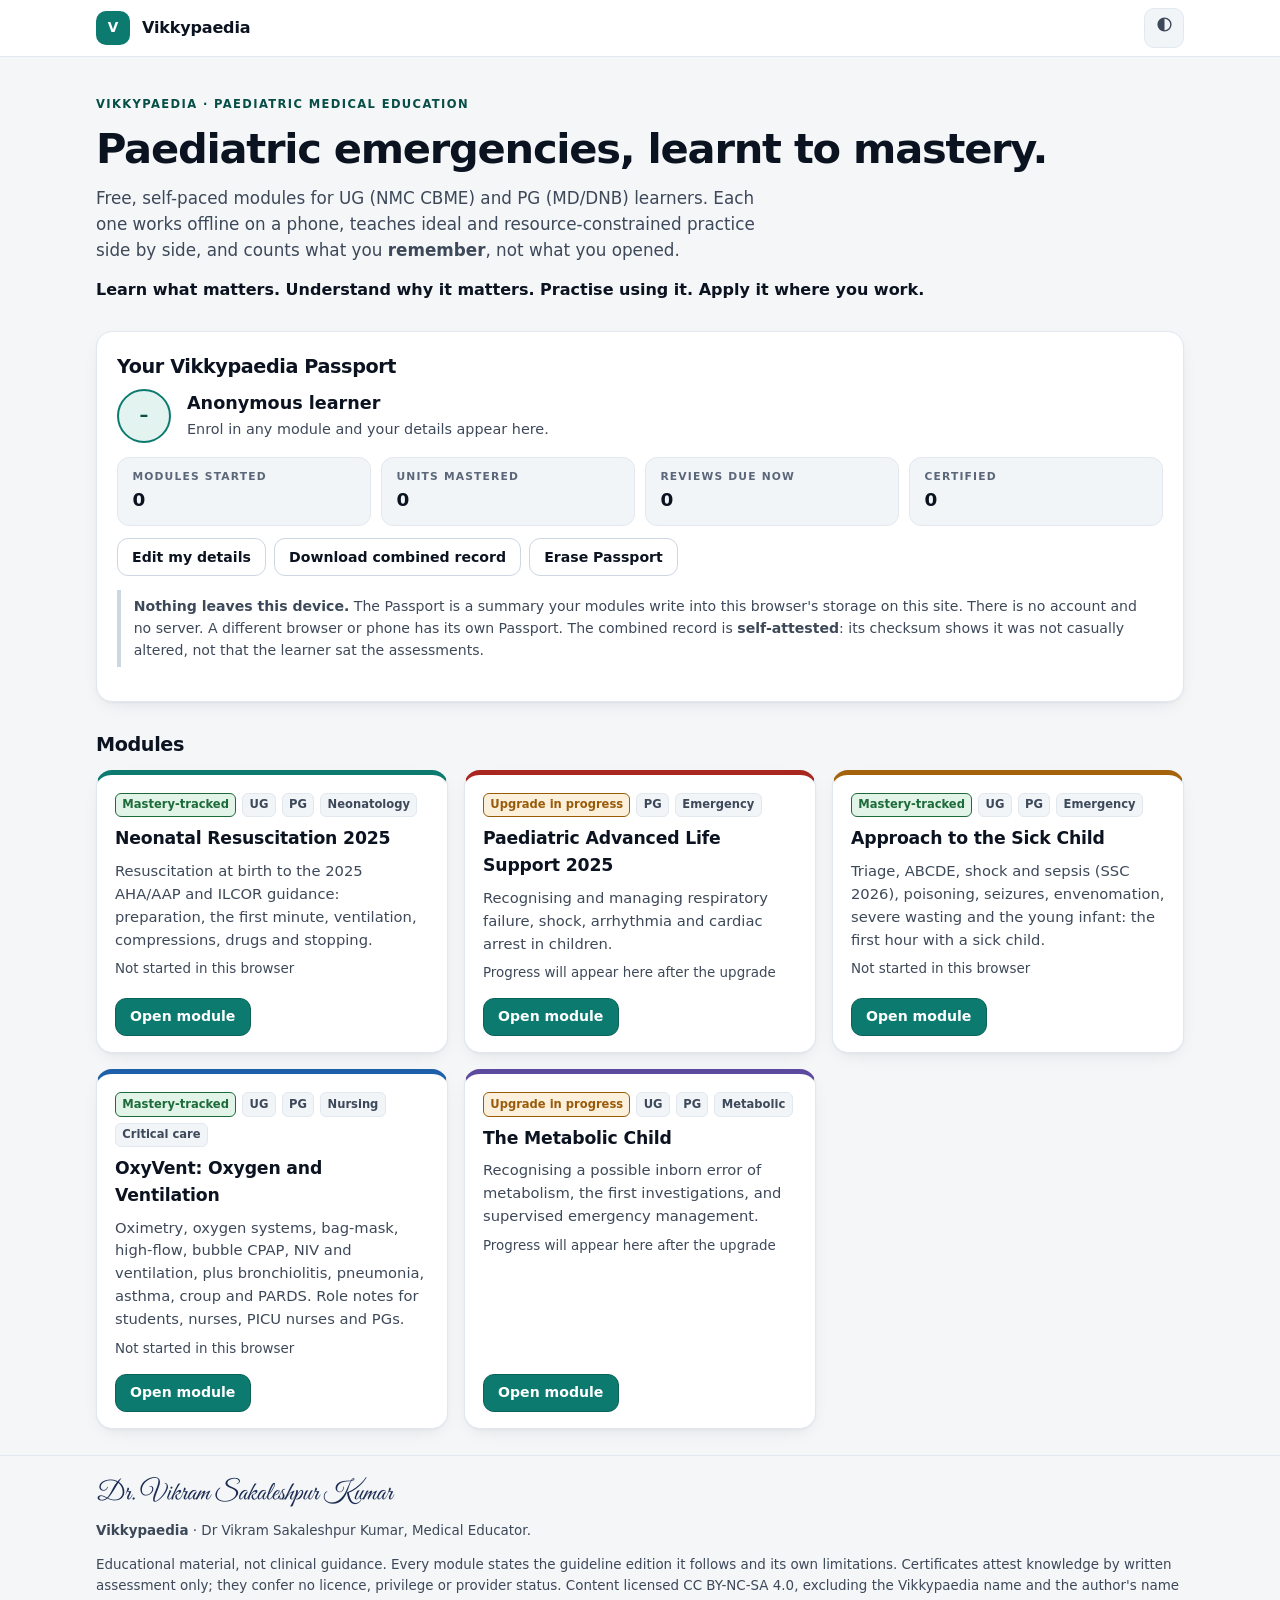
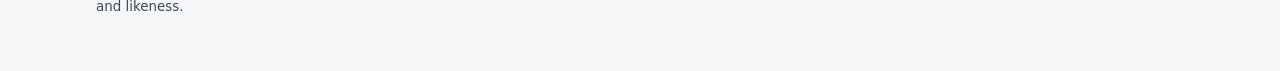
==== commit 69387f0d: "Add files via upload" ====
--- a/index.html
+++ b/index.html
@@ -314,8 +314,8 @@
     blurb:"Triage, ABCDE, shock and sepsis (SSC 2026), poisoning, seizures, envenomation, severe wasting and the young infant: the first hour with a sick child.",
     tags:["UG","PG","Emergency"], std:true },
   { id:"oxyvent",   slug:"Vikkypaedia-OxyVent-Module", title:"OxyVent: Oxygen and Ventilation", c:"--pC",
-    blurb:"From the first concerning observation to a safe escalation plan: oxygen therapy, respiratory support and ventilation.",
-    tags:["UG","PG","Critical care"], std:false },
+    blurb:"Oximetry, oxygen systems, bag-mask, high-flow, bubble CPAP, NIV and ventilation, plus bronchiolitis, pneumonia, asthma, croup and PARDS. Role notes for students, nurses, PICU nurses and PGs.",
+    tags:["UG","PG","Nursing","Critical care"], std:true },
   { id:"metabolic", slug:"Vikkypaedia-Metabolic-Child-MOOC", title:"The Metabolic Child", c:"--pE",
     blurb:"Recognising a possible inborn error of metabolism, the first investigations, and supervised emergency management.",
     tags:["UG","PG","Metabolic"], std:false }
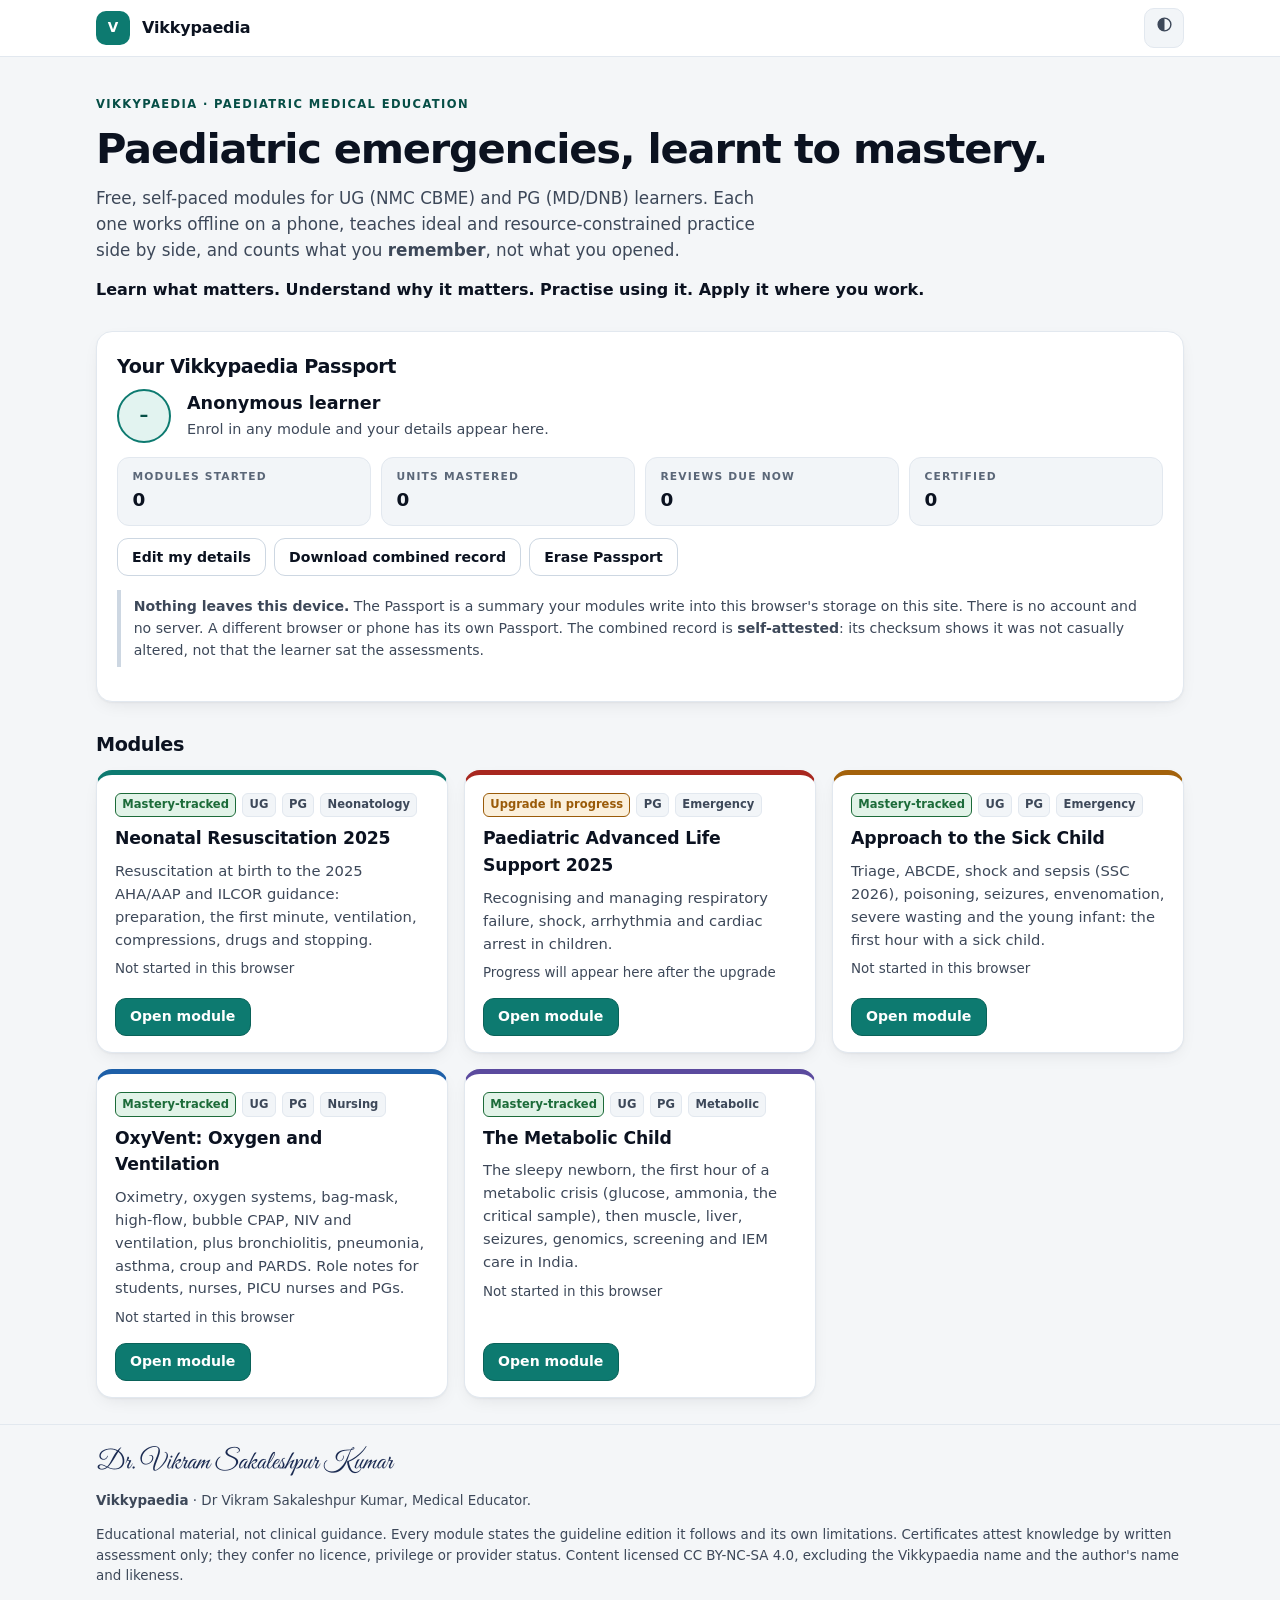
==== commit 2e644725: "Add files via upload" ====
--- a/index.html
+++ b/index.html
@@ -315,10 +315,10 @@
     tags:["UG","PG","Emergency"], std:true },
   { id:"oxyvent",   slug:"Vikkypaedia-OxyVent-Module", title:"OxyVent: Oxygen and Ventilation", c:"--pC",
     blurb:"Oximetry, oxygen systems, bag-mask, high-flow, bubble CPAP, NIV and ventilation, plus bronchiolitis, pneumonia, asthma, croup and PARDS. Role notes for students, nurses, PICU nurses and PGs.",
-    tags:["UG","PG","Nursing","Critical care"], std:true },
+    tags:["UG","PG","Nursing"], std:true },
   { id:"metabolic", slug:"Vikkypaedia-Metabolic-Child-MOOC", title:"The Metabolic Child", c:"--pE",
-    blurb:"Recognising a possible inborn error of metabolism, the first investigations, and supervised emergency management.",
-    tags:["UG","PG","Metabolic"], std:false }
+    blurb:"The sleepy newborn, the first hour of a metabolic crisis (glucose, ammonia, the critical sample), then muscle, liver, seizures, genomics, screening and IEM care in India.",
+    tags:["UG","PG","Metabolic"], std:true }
 ];
 
 function $(s){ return document.querySelector(s); }
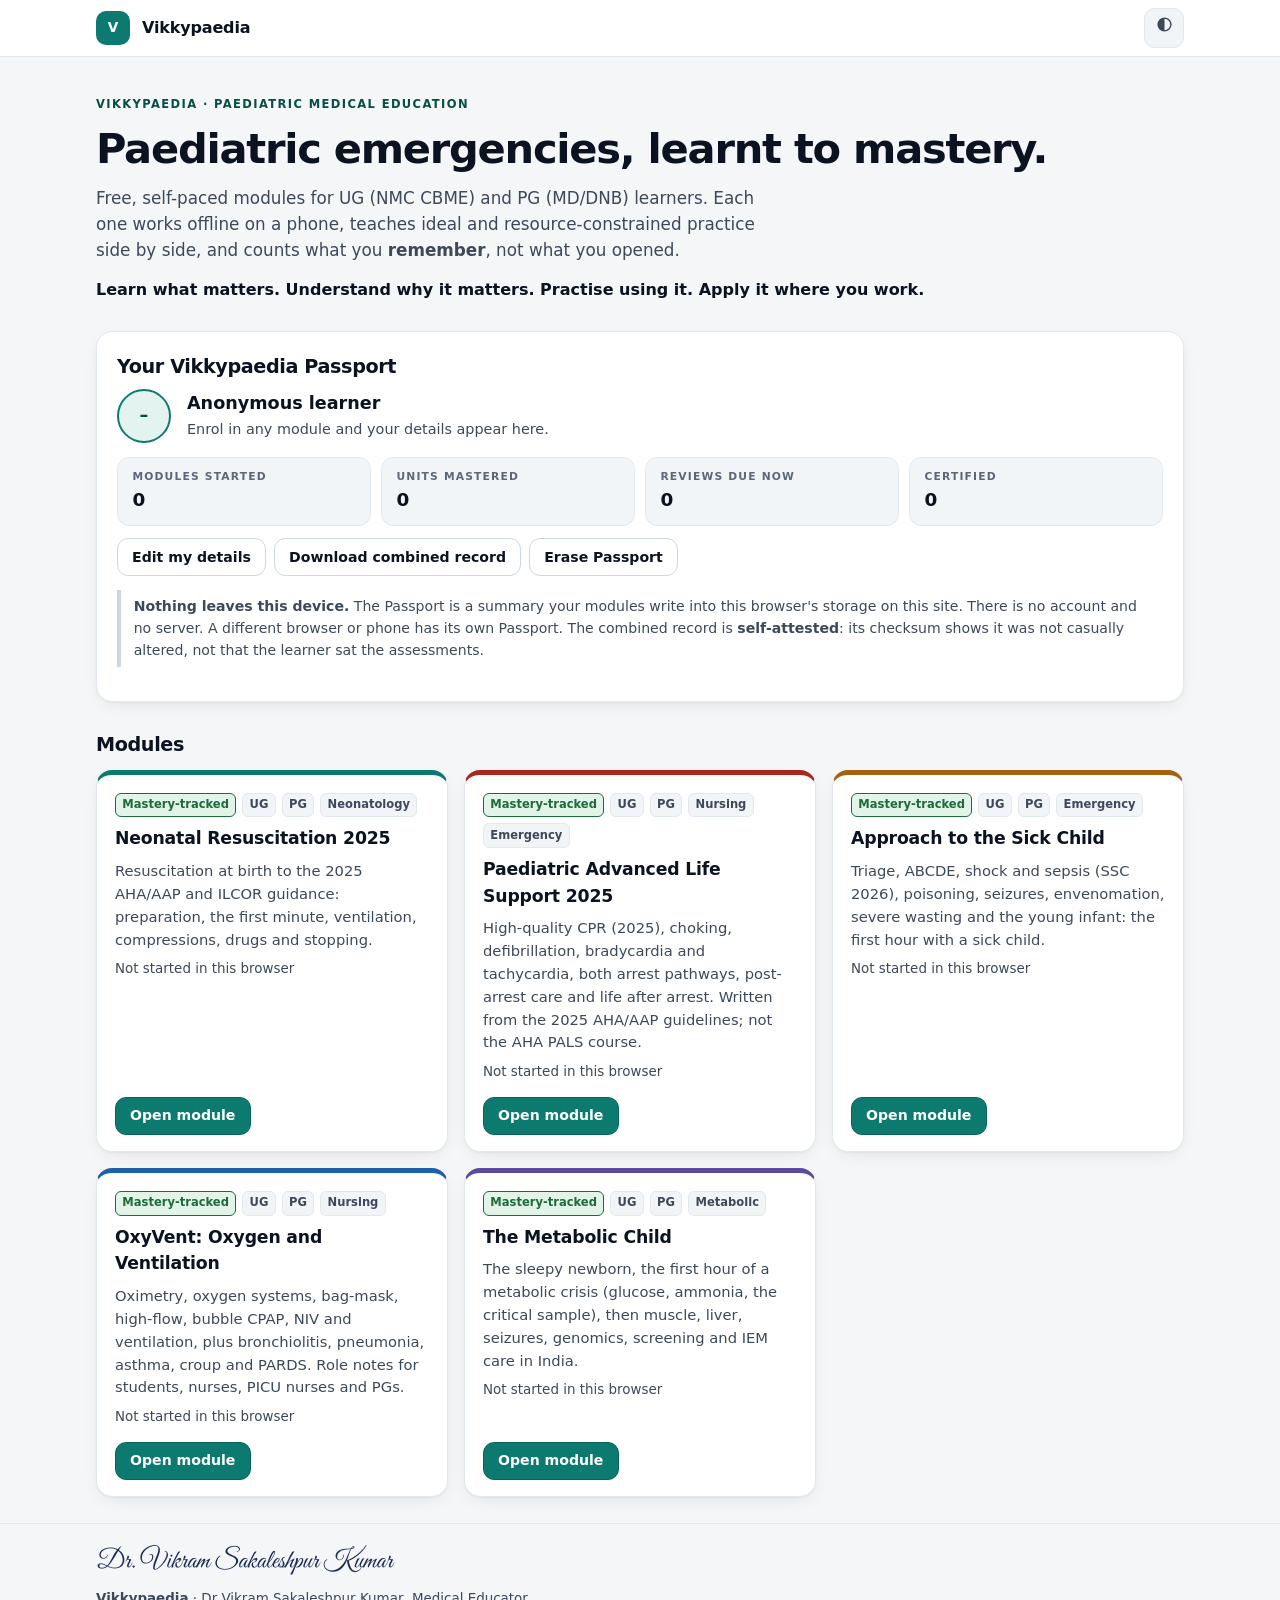
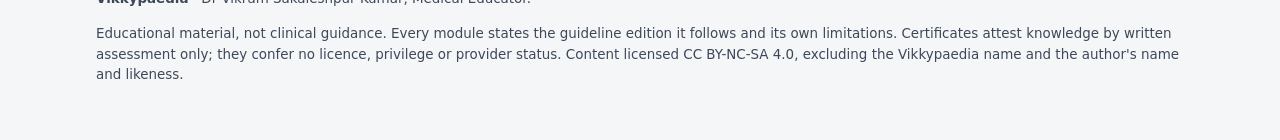
==== commit 74462146: "Add files via upload" ====
--- a/index.html
+++ b/index.html
@@ -308,8 +308,8 @@
     blurb:"Resuscitation at birth to the 2025 AHA/AAP and ILCOR guidance: preparation, the first minute, ventilation, compressions, drugs and stopping.",
     tags:["UG","PG","Neonatology"], std:true },
   { id:"pals2025",  slug:"Vikkypaedia-PALS-2025", title:"Paediatric Advanced Life Support 2025", c:"--pD",
-    blurb:"Recognising and managing respiratory failure, shock, arrhythmia and cardiac arrest in children.",
-    tags:["PG","Emergency"], std:false },
+    blurb:"High-quality CPR (2025), choking, defibrillation, bradycardia and tachycardia, both arrest pathways, post-arrest care and life after arrest. Written from the 2025 AHA/AAP guidelines; not the AHA PALS course.",
+    tags:["UG","PG","Nursing","Emergency"], std:true },
   { id:"sickchild", slug:"Vikkypaedia-Module-Approach-to-a-Sick-child", title:"Approach to the Sick Child", c:"--pB",
     blurb:"Triage, ABCDE, shock and sepsis (SSC 2026), poisoning, seizures, envenomation, severe wasting and the young infant: the first hour with a sick child.",
     tags:["UG","PG","Emergency"], std:true },
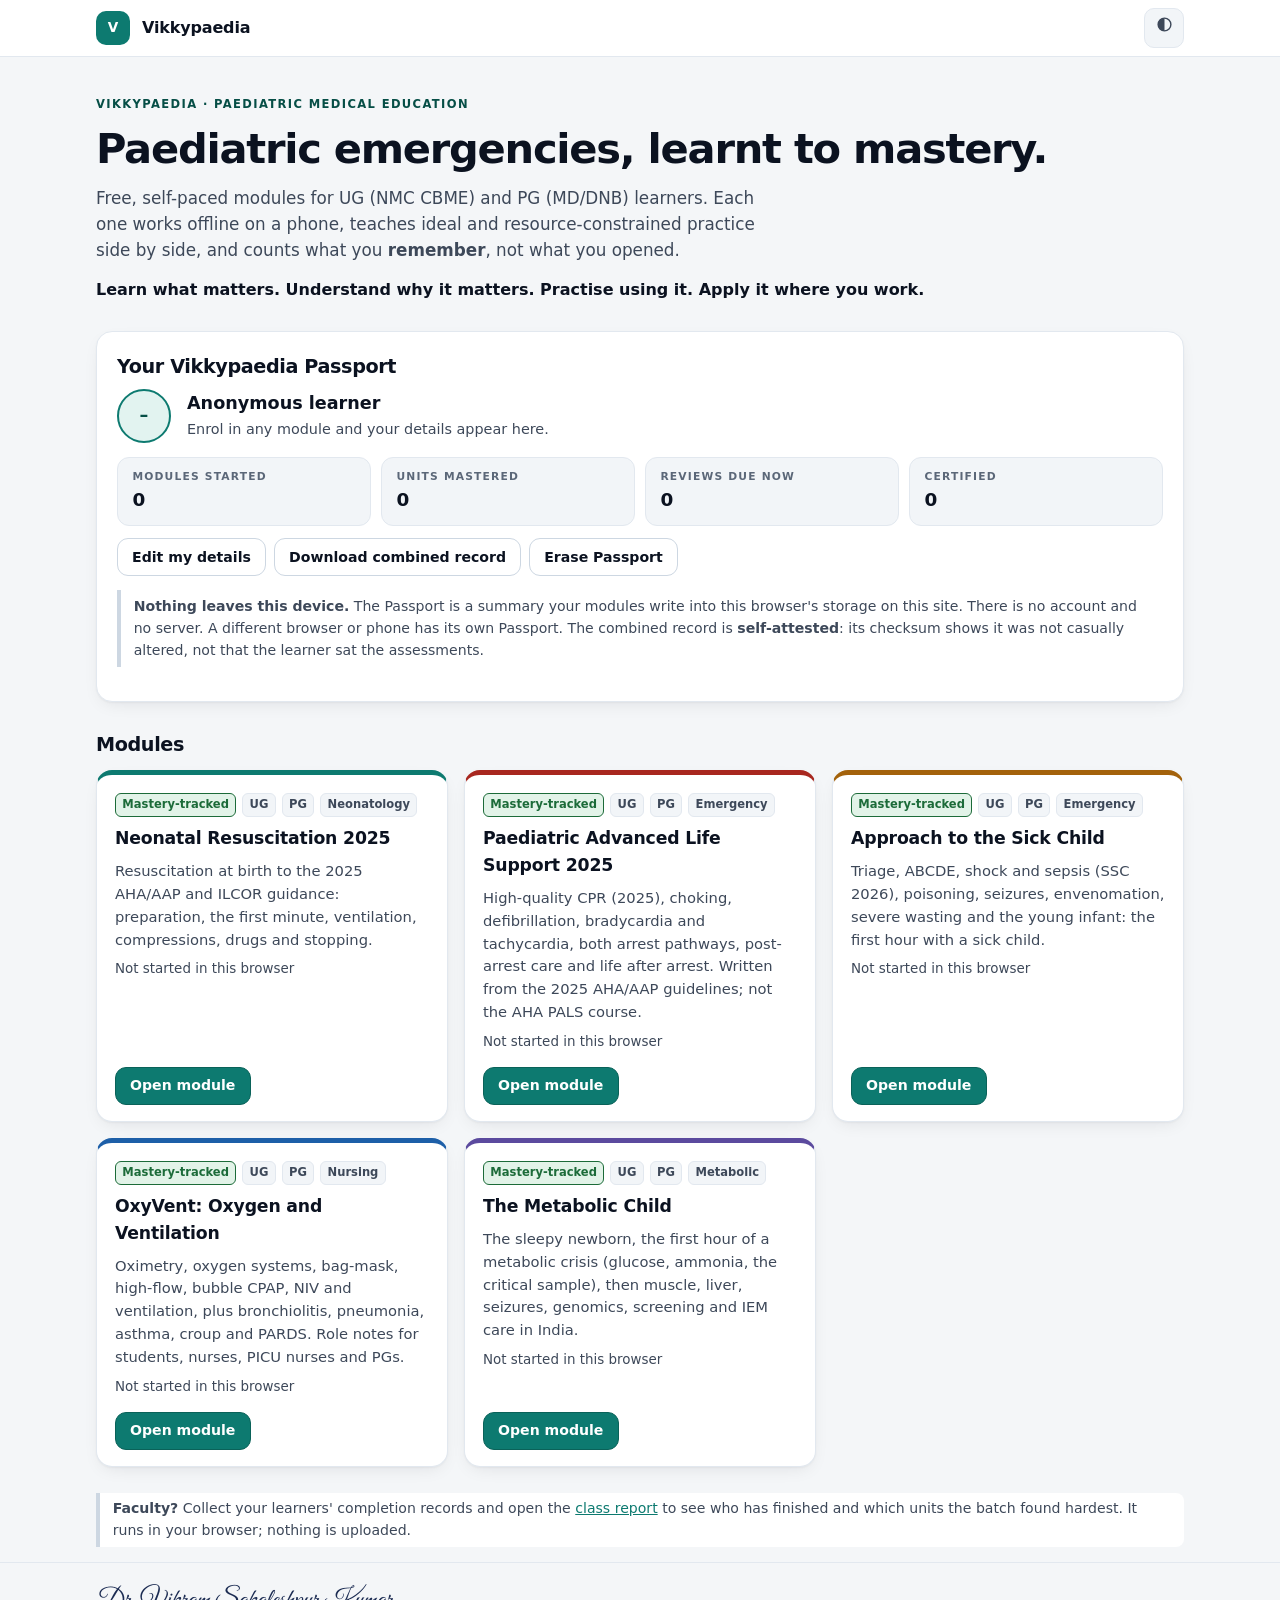
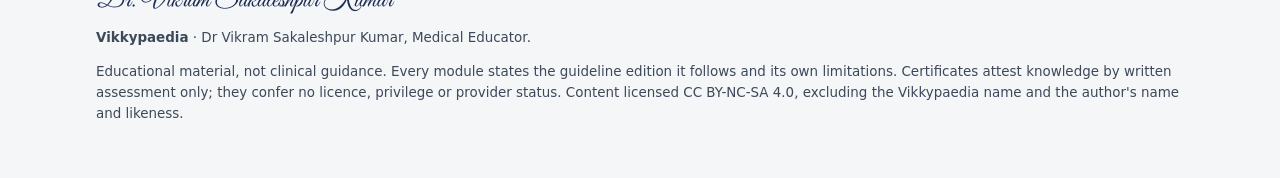
==== commit 3ef6d13b: "Add files via upload" ====
--- a/index.html
+++ b/index.html
@@ -25,6 +25,7 @@
   --brand-ink:#064e46;
   --brand-soft:#e2f3f0;
   --brand-glow:rgba(13,122,112,.22);
+  --on-brand:#ffffff;
 
   --accent:#1d5fa8;
   --accent-soft:#e6eef8;
@@ -95,6 +96,7 @@
     --brand-ink:#a5e9e0;
     --brand-soft:#0e2f2c;
     --brand-glow:rgba(79,208,194,.20);
+    --on-brand:#052723;
 
     --accent:#79b3e8;
     --accent-soft:#132639;
@@ -149,6 +151,7 @@
   --brand-ink:#a5e9e0;
   --brand-soft:#0e2f2c;
   --brand-glow:rgba(79,208,194,.20);
+    --on-brand:#052723;
   --accent:#79b3e8;
   --accent-soft:#132639;
   --amber:#e3ab5a;
@@ -189,7 +192,7 @@
 :focus-visible{outline:3px solid var(--accent);outline-offset:2px}
 .topbar{position:sticky;top:0;z-index:20;background-color:var(--surface);border-bottom:1px solid var(--line)}
 .topbar .wrap{display:flex;align-items:center;gap:12px;min-height:56px}
-.mark{display:inline-flex;align-items:center;justify-content:center;width:34px;height:34px;border-radius:10px;background-color:var(--brand);color:#fff;font-weight:800;font-size:.85rem}
+.mark{display:inline-flex;align-items:center;justify-content:center;width:34px;height:34px;border-radius:10px;background-color:var(--brand);color:var(--on-brand);font-weight:800;font-size:.85rem}
 .tb-t{font-weight:800;letter-spacing:-.01em}
 .tb-r{margin-left:auto;display:flex;gap:8px;align-items:center}
 .iconbtn{background:var(--surface-2);border:1px solid var(--line);border-radius:10px;min-width:40px;min-height:40px;color:var(--ink-2);cursor:pointer;font:inherit}
@@ -209,7 +212,7 @@
 .stat .sl{display:block;font-size:.67rem;letter-spacing:.11em;text-transform:uppercase;color:var(--ink-3);font-weight:800}
 .stat .sv{display:block;font-size:1.15rem;font-weight:800;letter-spacing:-.02em}
 .btnrow{display:flex;flex-wrap:wrap;gap:8px;margin-top:12px}
-.btn{display:inline-flex;align-items:center;justify-content:center;min-height:44px;padding:.5em 1em;border-radius:11px;border:1px solid var(--brand-600);background-color:var(--brand);color:#fff;font:inherit;font-weight:700;text-decoration:none;cursor:pointer}
+.btn{display:inline-flex;align-items:center;justify-content:center;min-height:44px;padding:.5em 1em;border-radius:11px;border:1px solid var(--brand-600);background-color:var(--brand);color:var(--on-brand);font:inherit;font-weight:700;text-decoration:none;cursor:pointer}
 .btn.ghost{background-color:var(--surface);color:var(--ink);border-color:var(--line-2)}
 .btn.sm{min-height:38px;font-size:.88rem}
 .grid{display:grid;grid-template-columns:repeat(auto-fill,minmax(300px,1fr));gap:16px;margin:10px 0 26px}
@@ -276,6 +279,7 @@
 
   <h2 style="margin-top:28px">Modules</h2>
   <div class="grid" id="mods" role="list"></div>
+  <p class="note" style="margin-top:22px"><b>Faculty?</b> Collect your learners' completion records and open the <a href="class-report.html">class report</a> to see who has finished and which units the batch found hardest. It runs in your browser; nothing is uploaded.</p>
 </main>
 
 <dialog id="dlg" aria-labelledby="dlgH">
@@ -309,7 +313,7 @@
     tags:["UG","PG","Neonatology"], std:true },
   { id:"pals2025",  slug:"Vikkypaedia-PALS-2025", title:"Paediatric Advanced Life Support 2025", c:"--pD",
     blurb:"High-quality CPR (2025), choking, defibrillation, bradycardia and tachycardia, both arrest pathways, post-arrest care and life after arrest. Written from the 2025 AHA/AAP guidelines; not the AHA PALS course.",
-    tags:["UG","PG","Nursing","Emergency"], std:true },
+    tags:["UG","PG","Emergency"], std:true },
   { id:"sickchild", slug:"Vikkypaedia-Module-Approach-to-a-Sick-child", title:"Approach to the Sick Child", c:"--pB",
     blurb:"Triage, ABCDE, shock and sepsis (SSC 2026), poisoning, seizures, envenomation, severe wasting and the young infant: the first hour with a sick child.",
     tags:["UG","PG","Emergency"], std:true },
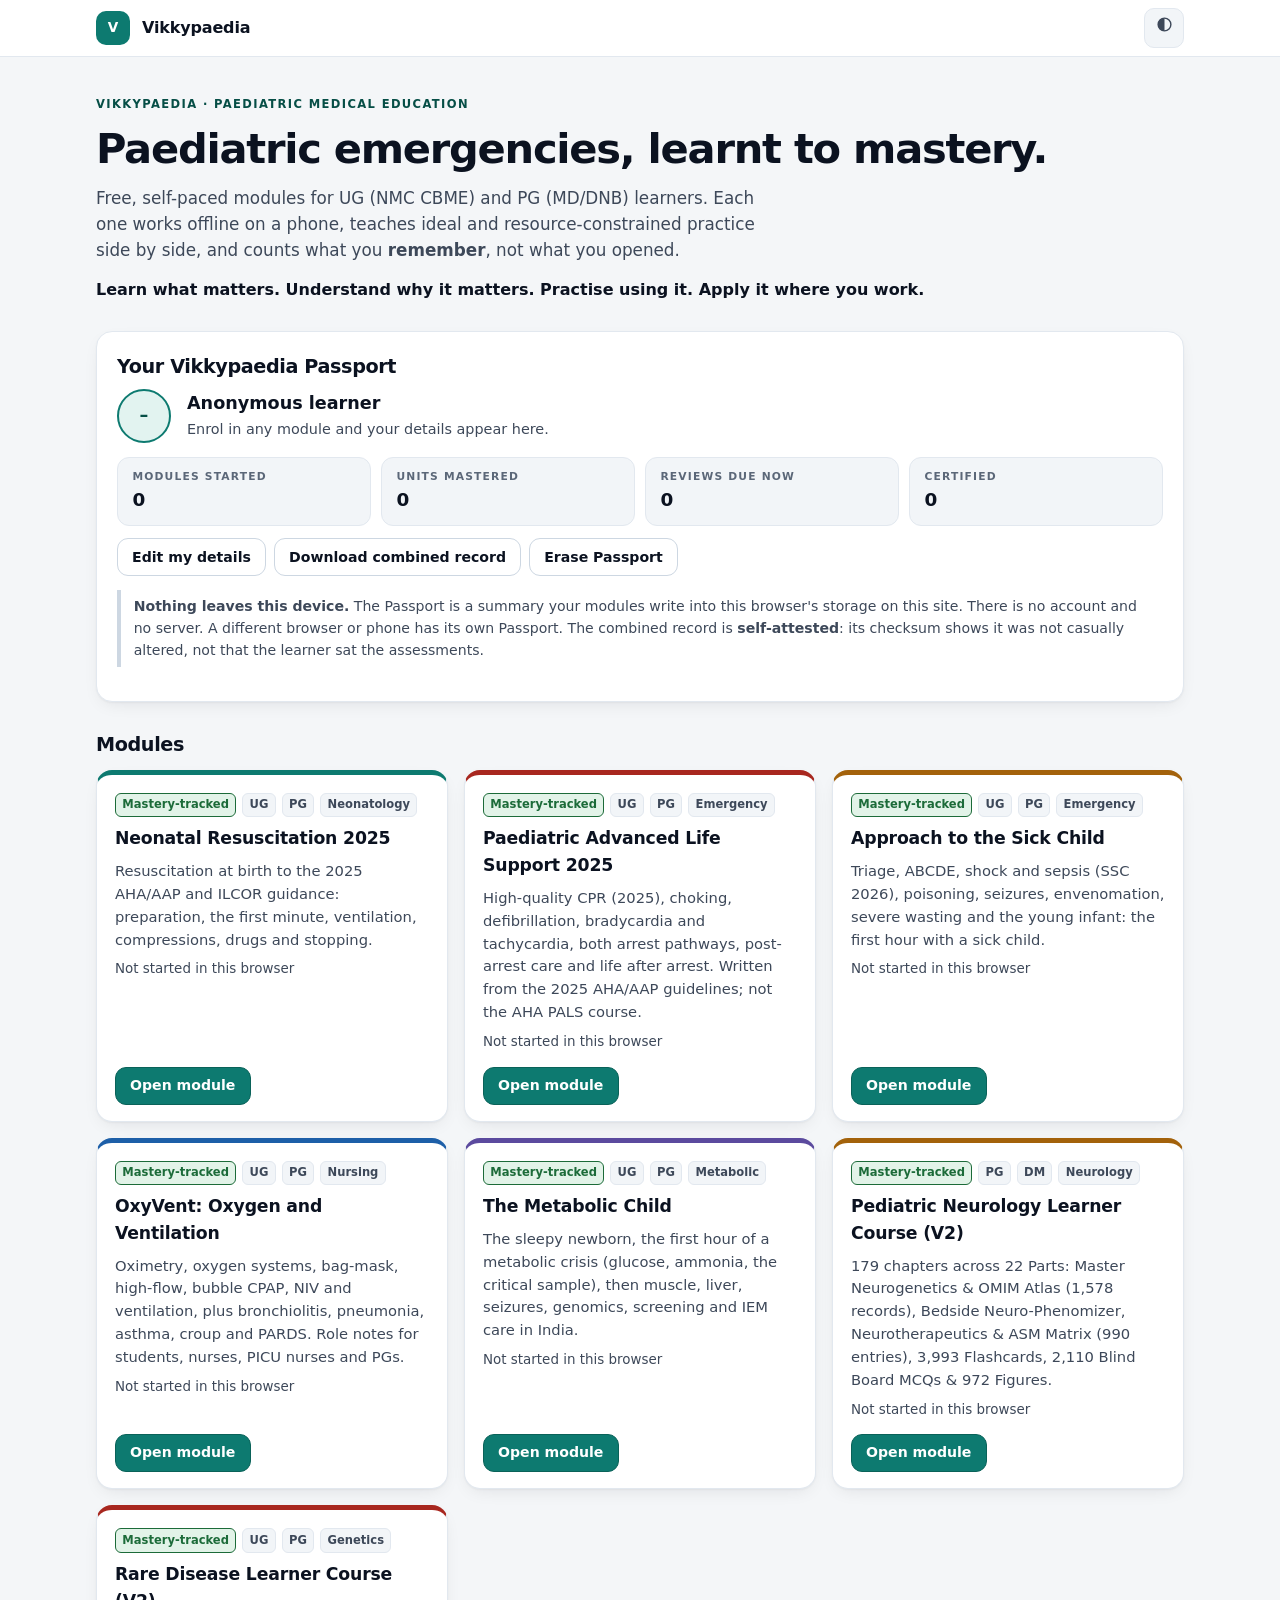
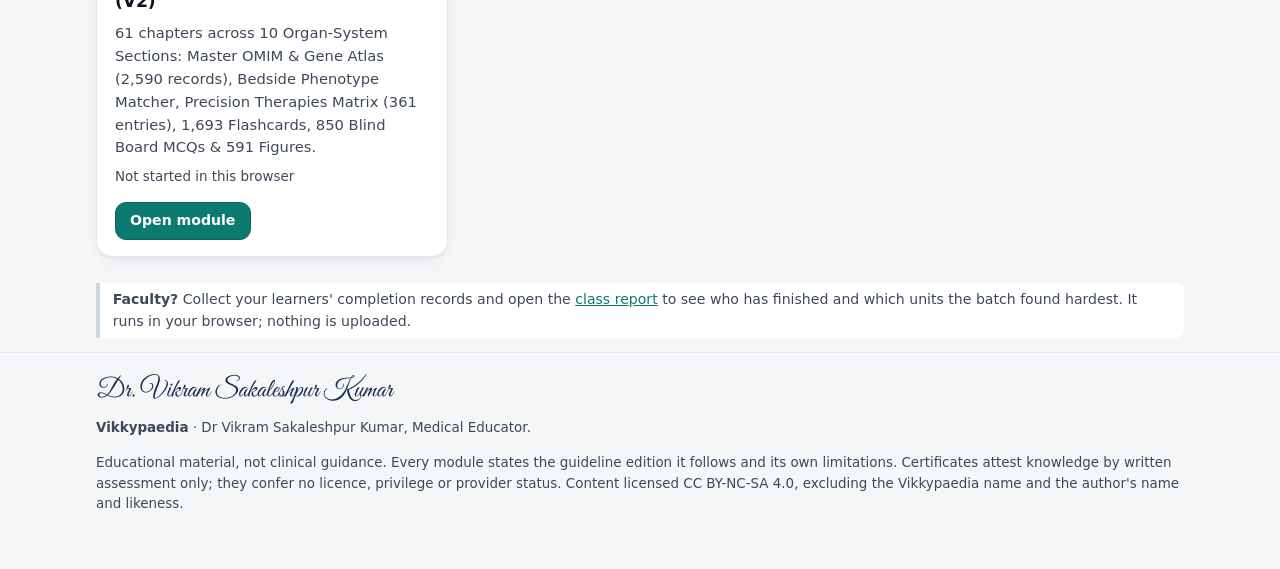
==== commit c76e2706: "Add Vikkypaedia Pediatric Neurology & Rare Disease Learner Courses (V2) to hub catalogue" ====
--- a/index.html
+++ b/index.html
@@ -322,7 +322,13 @@
     tags:["UG","PG","Nursing"], std:true },
   { id:"metabolic", slug:"Vikkypaedia-Metabolic-Child-MOOC", title:"The Metabolic Child", c:"--pE",
     blurb:"The sleepy newborn, the first hour of a metabolic crisis (glucose, ammonia, the critical sample), then muscle, liver, seizures, genomics, screening and IEM care in India.",
-    tags:["UG","PG","Metabolic"], std:true }
+    tags:["UG","PG","Metabolic"], std:true },
+  { id:"pedneuro",  slug:"Vikkypaedia-Pediatric-Neurology-Course", title:"Pediatric Neurology Learner Course (V2)", c:"--pB",
+    blurb:"179 chapters across 22 Parts: Master Neurogenetics & OMIM Atlas (1,578 records), Bedside Neuro-Phenomizer, Neurotherapeutics & ASM Matrix (990 entries), 3,993 Flashcards, 2,110 Blind Board MCQs & 972 Figures.",
+    tags:["PG","DM","Neurology"], std:true },
+  { id:"raredisease", slug:"Vikkypaedia-Rare-Disease-Learner-Course", title:"Rare Disease Learner Course (V2)", c:"--pD",
+    blurb:"61 chapters across 10 Organ-System Sections: Master OMIM & Gene Atlas (2,590 records), Bedside Phenotype Matcher, Precision Therapies Matrix (361 entries), 1,693 Flashcards, 850 Blind Board MCQs & 591 Figures.",
+    tags:["UG","PG","Genetics"], std:true }
 ];
 
 function $(s){ return document.querySelector(s); }
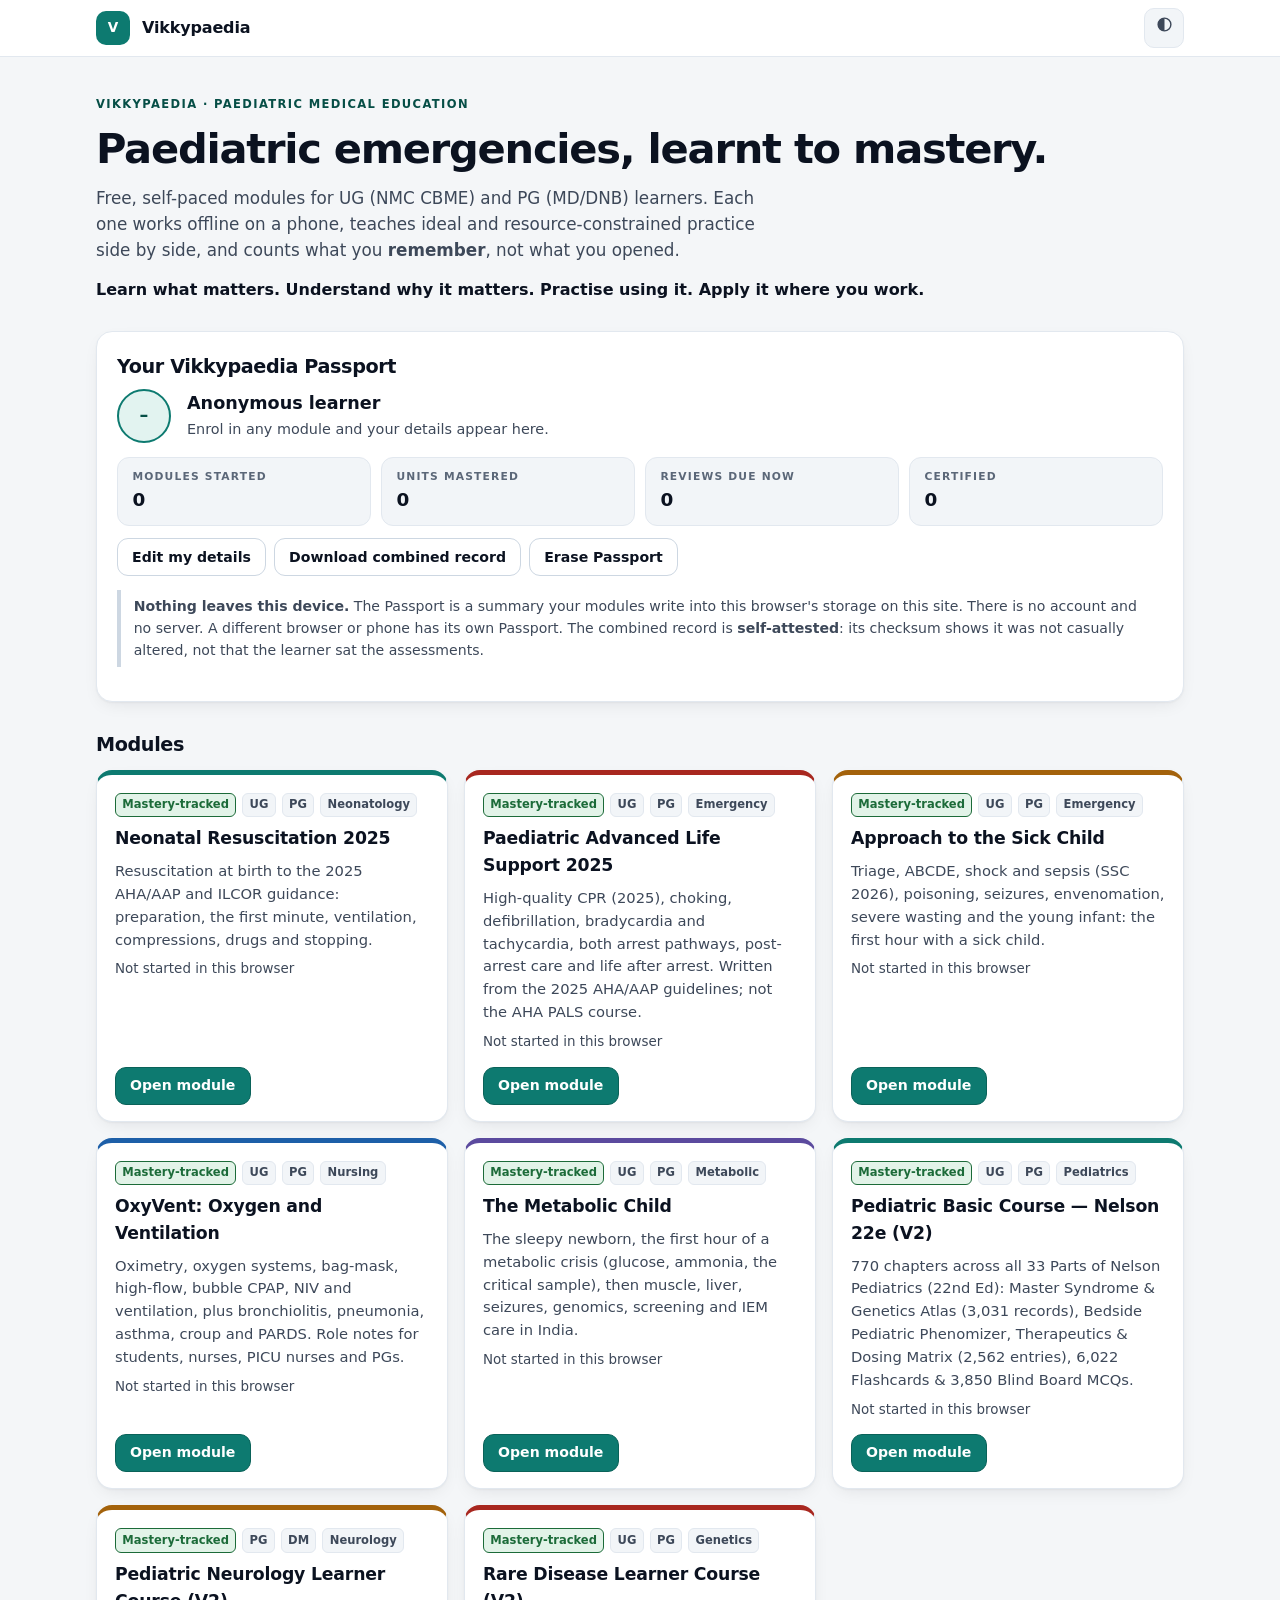
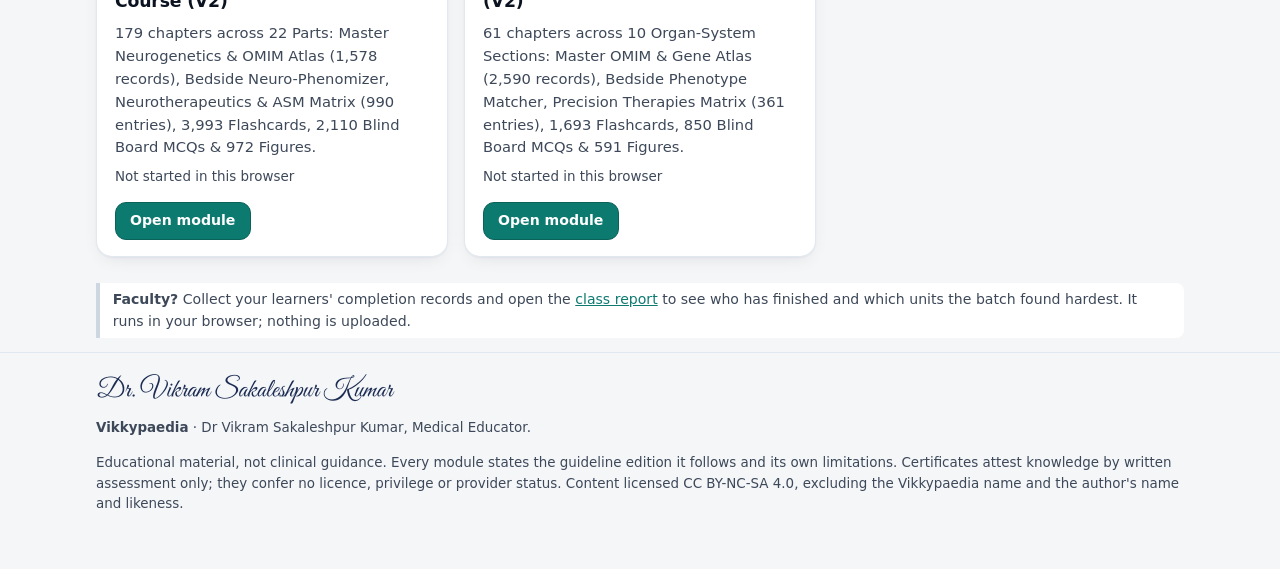
==== commit 2910748d: "Add Vikkypaedia Pediatric Basic Course (Nelson 22e V2) to central hub" ====
--- a/index.html
+++ b/index.html
@@ -323,6 +323,9 @@
   { id:"metabolic", slug:"Vikkypaedia-Metabolic-Child-MOOC", title:"The Metabolic Child", c:"--pE",
     blurb:"The sleepy newborn, the first hour of a metabolic crisis (glucose, ammonia, the critical sample), then muscle, liver, seizures, genomics, screening and IEM care in India.",
     tags:["UG","PG","Metabolic"], std:true },
+  { id:"pedbasic",  slug:"Vikkypaedia-Pediatric-Basic-Course", title:"Pediatric Basic Course — Nelson 22e (V2)", c:"--pA",
+    blurb:"770 chapters across all 33 Parts of Nelson Pediatrics (22nd Ed): Master Syndrome & Genetics Atlas (3,031 records), Bedside Pediatric Phenomizer, Therapeutics & Dosing Matrix (2,562 entries), 6,022 Flashcards & 3,850 Blind Board MCQs.",
+    tags:["UG","PG","Pediatrics"], std:true },
   { id:"pedneuro",  slug:"Vikkypaedia-Pediatric-Neurology-Course", title:"Pediatric Neurology Learner Course (V2)", c:"--pB",
     blurb:"179 chapters across 22 Parts: Master Neurogenetics & OMIM Atlas (1,578 records), Bedside Neuro-Phenomizer, Neurotherapeutics & ASM Matrix (990 entries), 3,993 Flashcards, 2,110 Blind Board MCQs & 972 Figures.",
     tags:["PG","DM","Neurology"], std:true },
